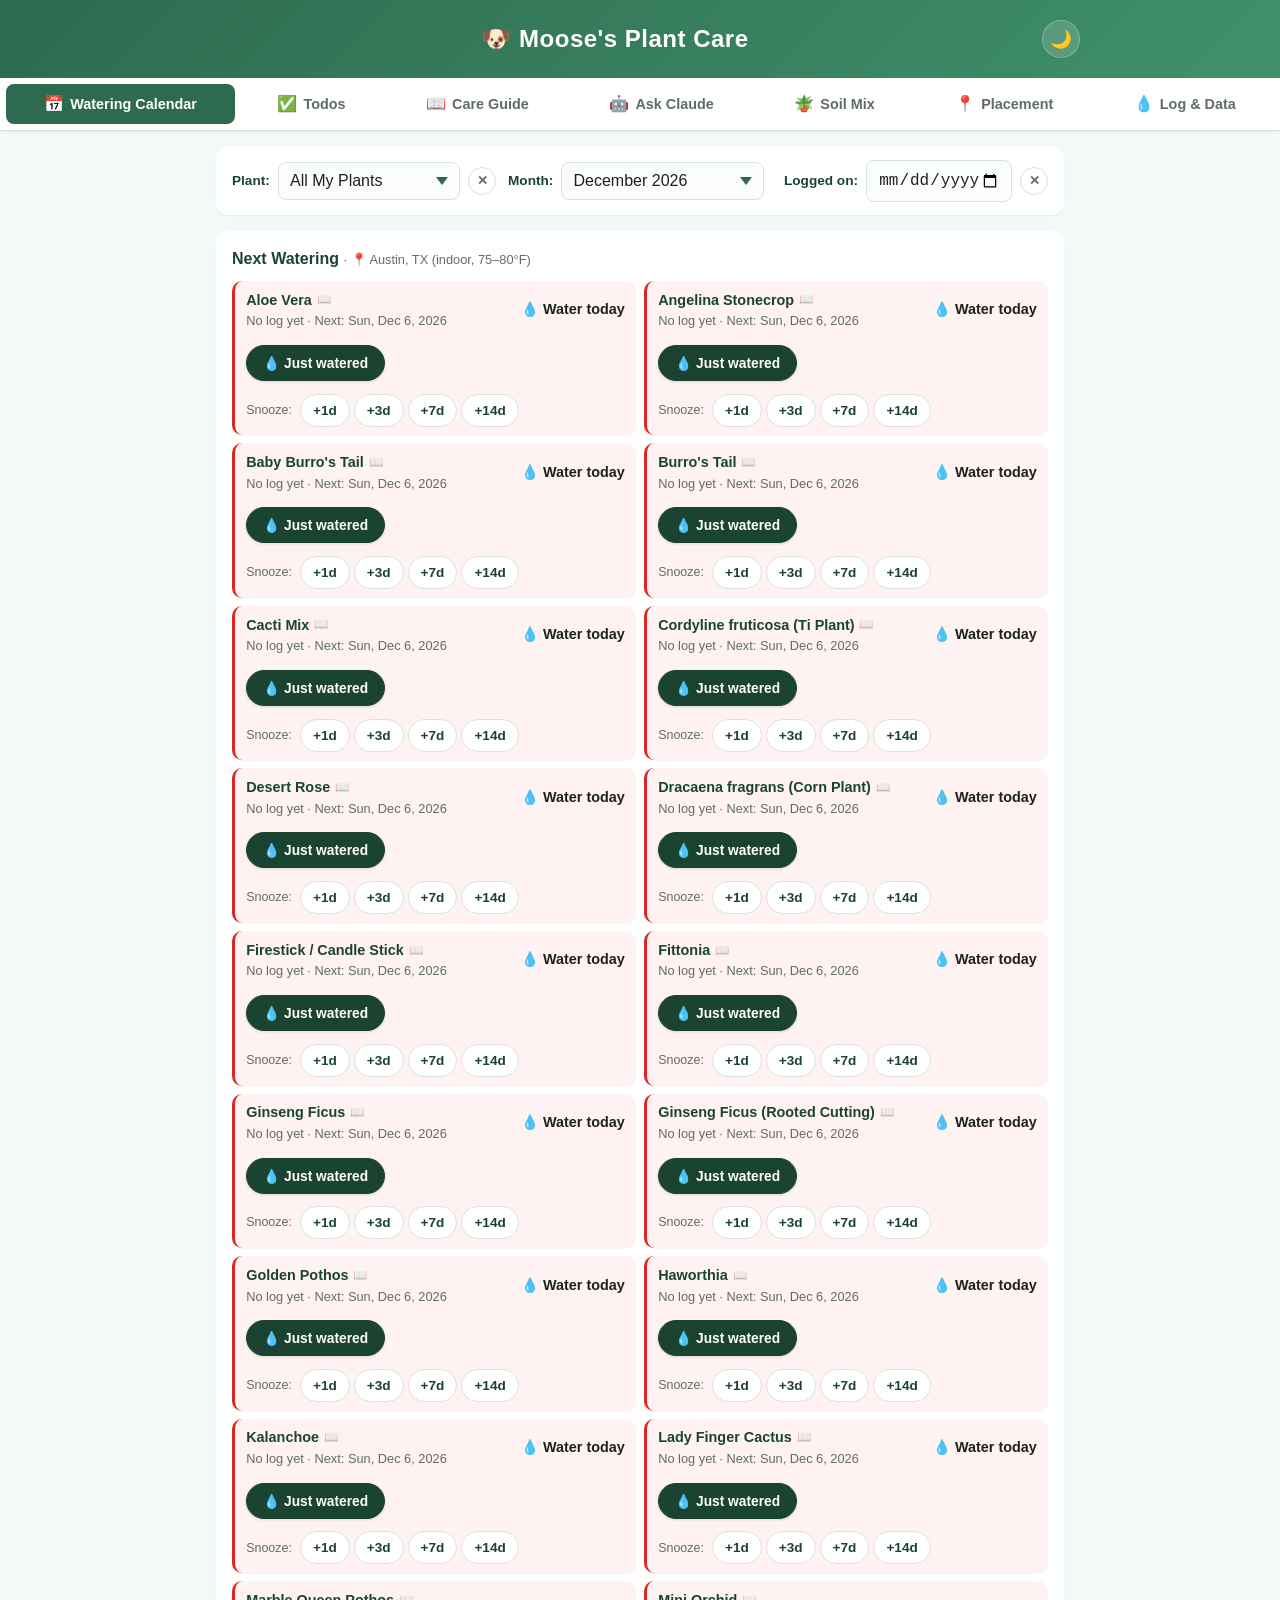
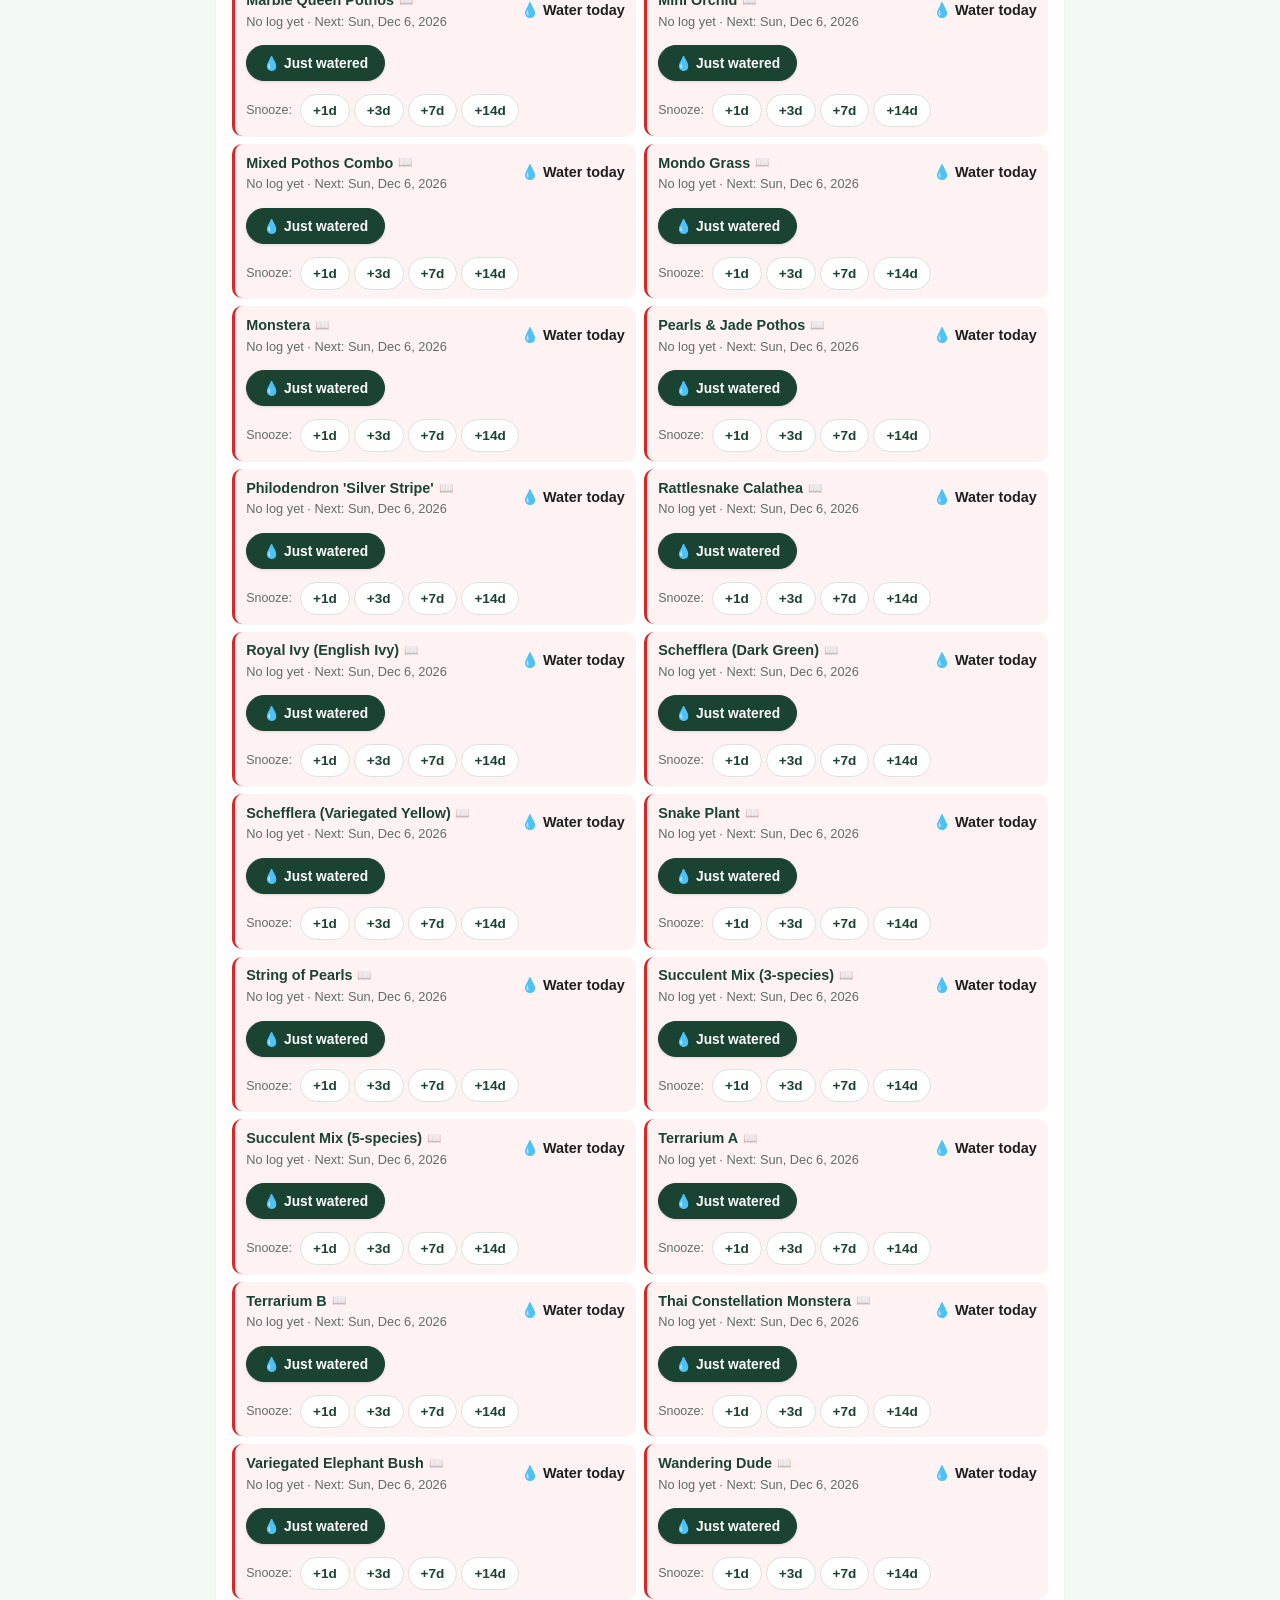
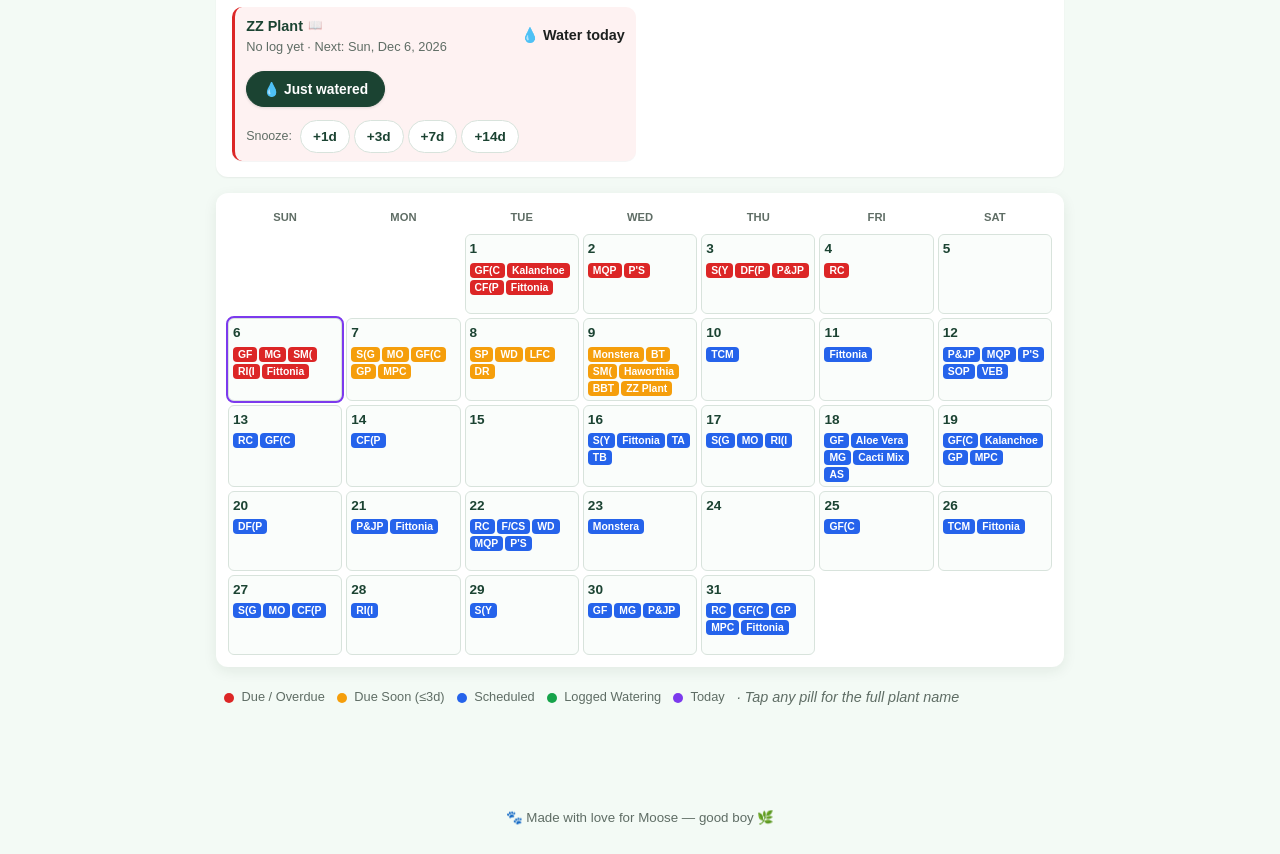
==== offline/Mooses-Plant-Care.html @ aa177841 "Latest updates 7/23" ====
<!--
  ==========================================================================
   Moose's Plant Care — single-file build
   Generated by tools/build-single-html.js
   Source: Plant_Care/  (index.html + css/ + js/)

   This file is fully self-contained. To use it on any device:
     1. Transfer this single file via USB, AirDrop, Google Drive, etc.
     2. Open it in any modern browser (Chrome, Safari, Samsung Internet...).
     3. That's it — no zip extraction required, no folder dependencies.

   All your data (watering log, custom plants, photos, theme preference)
   is saved in the browser's localStorage. To move it to another device,
   use the "Export JSON" button on the Log & Data tab.
  ==========================================================================
-->
<!DOCTYPE html>
<html lang="en" data-theme="light">
<head>
  <meta charset="UTF-8" />
  <meta name="viewport" content="width=device-width, initial-scale=1.0, viewport-fit=cover" />
  <meta name="theme-color" content="#2d6a4f" />
  <meta name="description" content="Moose's Plant Care — personal plant care guide + 2026 watering calendar" />
  <title>Moose's Plant Care</title>
  <style>
/* ---- inlined from css/styles.css ---- */
/* =====================================================================
   Moose's Plant Care — mobile-first styles
   Two themes via [data-theme] on <html>:
     - "light" (default green/leaf palette)
     - "dark"  (cozy den: warm brown, golden-retriever amber, soft leaf green)
   ===================================================================== */

/* ---------- Light theme (default) ---------- */
:root,
html[data-theme="light"] {
  --bg:           #f3faf5;
  --paper:        #ffffff;
  --paper-2:      #fafdfb;
  --ink:          #1d201f;
  --muted:        #5f6d65;
  --border:       #d8e3dc;

  --primary:      #2d6a4f;
  --primary-2:    #1b4332;
  --primary-3:    #40916c;
  --accent:       #95d5b2;
  --accent-soft:  #d8f3dc;

  --header-grad-from: #2d6a4f;
  --header-grad-to:   #40916c;
  --header-text:      #ffffff;

  --warn:        #d97706;
  --danger:      #b91c1c;
  --soon:        #f59e0b;
  --due:         #dc2626;
  --scheduled:   #2563eb;
  --actual:      #16a34a;
  --today:       #7c3aed;

  --pill-text:        #ffffff;
  --pill-soon-text:   #1f2937;

  --row-due-bg:        #fef2f2;
  --row-soon-bg:       #fffbeb;
  --row-scheduled-bg:  #f0f7ff;

  --shadow-sm: 0 1px 2px rgba(0, 0, 0, 0.06);
  --shadow:    0 4px 14px rgba(20, 50, 30, 0.08);

  --radius: 12px;

  --link: var(--primary);
  --link-hover: var(--primary-2);

  --select-arrow: url("data:image/svg+xml;utf8,<svg xmlns='http://www.w3.org/2000/svg' width='12' height='8' viewBox='0 0 12 8'><path fill='%232d6a4f' d='M0 0l6 8 6-8z'/></svg>");
}

/* ---------- Dark theme — cozy den (Moose) ---------- */
html[data-theme="dark"] {
  --bg:           #14110d;
  --paper:        #211c15;
  --paper-2:      #2a241b;
  --ink:          #f0ebe2;
  --muted:        #a49a89;
  --border:       #3a3327;

  --primary:      #e0a94f;        /* golden-retriever amber */
  --primary-2:    #f0bf6b;
  --primary-3:    #c99138;
  --accent:       #8fce8f;        /* soft leaf green */
  --accent-soft:  #1c2a1c;

  --header-grad-from: #1a150e;
  --header-grad-to:   #2a2013;
  --header-text:      #f0bf6b;

  --warn:        #f0b45a;
  --danger:      #ff6b5e;
  --soon:        #f59e0b;
  --due:         #ff7a5e;
  --scheduled:   #5bc8b8;
  --actual:      #a3e06b;
  --today:       #c9a0ff;

  --pill-text:        #14110d;
  --pill-soon-text:   #14110d;

  --row-due-bg:        #2a1512;
  --row-soon-bg:       #2a2110;
  --row-scheduled-bg:  #122423;

  --shadow-sm: 0 1px 2px rgba(0, 0, 0, 0.5);
  --shadow:    0 4px 18px rgba(224, 169, 79, 0.10), 0 4px 14px rgba(0, 0, 0, 0.4);

  --link: var(--scheduled);
  --link-hover: var(--accent);

  --select-arrow: url("data:image/svg+xml;utf8,<svg xmlns='http://www.w3.org/2000/svg' width='12' height='8' viewBox='0 0 12 8'><path fill='%23e0a94f' d='M0 0l6 8 6-8z'/></svg>");
}

* { box-sizing: border-box; }

/* Mobile-tap-reliability defaults applied to ALL interactive elements.
 * Without these, Android (especially Samsung Internet on Galaxy phones)
 * sporadically loses taps on small targets by treating them as
 * double-tap-zoom or page-pan gestures. */
button, select, input, a, [role="button"] {
  touch-action: manipulation;
  -webkit-tap-highlight-color: rgba(0, 0, 0, 0);
}

html, body {
  margin: 0;
  padding: 0;
  font-family: -apple-system, BlinkMacSystemFont, "Segoe UI", Roboto, "Helvetica Neue", Arial, sans-serif;
  background: var(--bg);
  color: var(--ink);
  line-height: 1.5;
  -webkit-text-size-adjust: 100%;
  transition: background 0.25s ease, color 0.25s ease;
}

img, svg { max-width: 100%; }

.sr-label {
  position: absolute; width: 1px; height: 1px; padding: 0; margin: -1px;
  overflow: hidden; clip: rect(0,0,0,0); white-space: nowrap; border: 0;
}

/* ===== Header ===== */
.app-header {
  background: linear-gradient(135deg, var(--header-grad-from), var(--header-grad-to));
  color: var(--header-text);
  padding: 1.25rem 1rem;
  padding-top: calc(1.25rem + env(safe-area-inset-top, 0px));
  box-shadow: var(--shadow);
  position: relative;
}
html[data-theme="dark"] .app-header::before {
  content: "";
  position: absolute;
  inset: 0;
  background:
    radial-gradient(ellipse at 20% 30%, rgba(255, 61, 140, 0.18), transparent 50%),
    radial-gradient(ellipse at 80% 70%, rgba(91, 200, 184, 0.12), transparent 55%);
  pointer-events: none;
}
.header-inner {
  display: flex;
  align-items: center;
  justify-content: center;
  position: relative;
  gap: 0.75rem;
  max-width: 880px;
  margin: 0 auto;
}
.app-header h1 {
  margin: 0;
  font-size: 1.5rem;
  font-weight: 800;
  letter-spacing: 0.5px;
  text-align: center;
  flex: 1;
}
html[data-theme="dark"] .app-header h1 {
  text-shadow: 0 0 12px rgba(224, 169, 79, 0.35);
}
.theme-toggle {
  background: rgba(255, 255, 255, 0.15);
  border: 1px solid rgba(255, 255, 255, 0.25);
  color: var(--header-text);
  width: 38px;
  height: 38px;
  border-radius: 999px;
  font-size: 1.1rem;
  cursor: pointer;
  display: inline-flex;
  align-items: center;
  justify-content: center;
  transition: transform 0.2s, background 0.2s;
  flex-shrink: 0;
}
.theme-toggle:hover { transform: rotate(20deg); background: rgba(255,255,255,0.25); }
html[data-theme="dark"] .theme-toggle {
  background: rgba(224, 169, 79, 0.1);
  border-color: rgba(224, 169, 79, 0.4);
}

/* ===== Main Tabs ===== */
.main-tabs {
  display: flex;
  gap: 4px;
  background: var(--paper);
  padding: 6px;
  margin: 0;
  position: sticky;
  top: 0;
  z-index: 10;
  border-bottom: 1px solid var(--border);
  box-shadow: var(--shadow-sm);
  overflow-x: auto;
  scrollbar-width: none;
}
.main-tabs::-webkit-scrollbar { display: none; }

.tab-btn {
  flex: 1 1 auto;
  white-space: nowrap;
  background: transparent;
  border: none;
  color: var(--muted);
  padding: 0.65rem 0.75rem;
  font-size: 0.9rem;
  font-weight: 600;
  border-radius: 8px;
  cursor: pointer;
  transition: background 0.15s, color 0.15s;
  display: flex; align-items: center; justify-content: center; gap: 6px;
}
.tab-btn:hover {
  background: var(--accent-soft);
  color: var(--primary-2);
}
.tab-btn.active {
  background: var(--primary);
  color: var(--pill-text);
}
html[data-theme="dark"] .tab-btn.active {
  box-shadow: 0 0 14px rgba(224, 169, 79, 0.4);
}
.tab-icon { font-size: 1rem; }

/* ===== Main Content ===== */
main {
  max-width: 880px;
  margin: 0 auto;
  padding: 1rem;
  padding-bottom: 4rem;
}

.tab-panel {
  display: none;
  animation: fadeIn 0.2s ease;
}
.tab-panel.active { display: block; }
@keyframes fadeIn {
  from { opacity: 0; transform: translateY(4px); }
  to   { opacity: 1; transform: translateY(0); }
}

/* ===== Selectors / Inputs ===== */
.plant-selector,
.calendar-controls {
  display: grid;
  grid-template-columns: 1fr;
  gap: 0.5rem 0.75rem;
  align-items: center;
  background: var(--paper);
  padding: 0.85rem 1rem;
  border-radius: var(--radius);
  box-shadow: var(--shadow-sm);
  margin-bottom: 1rem;
}
.plant-selector label,
.calendar-controls label {
  font-size: 0.85rem;
  font-weight: 600;
  color: var(--primary-2);
}
html[data-theme="dark"] .plant-selector label,
html[data-theme="dark"] .calendar-controls label {
  color: var(--primary);
}

/* Each control row groups a label + input + optional clear button. */
.cal-control-row {
  display: grid;
  grid-template-columns: auto 1fr auto;
  gap: 0.5rem;
  align-items: center;
}
.cal-control-row > label { white-space: nowrap; }
.cal-control-row > input[type="date"],
.cal-control-row > select {
  min-width: 0;
  width: 100%;
}
.cal-control-clear {
  width: 28px;
  height: 28px;
  flex: 0 0 28px;
  border: 1px solid var(--border);
  background: var(--paper);
  color: var(--muted);
  border-radius: 50%;
  font-size: 0.8rem;
  font-weight: 700;
  line-height: 1;
  cursor: pointer;
  display: inline-flex;
  align-items: center;
  justify-content: center;
  padding: 0;
  touch-action: manipulation;
  -webkit-tap-highlight-color: rgba(0, 0, 0, 0);
  transition: background 0.15s, color 0.15s, transform 0.1s;
}
.cal-control-clear:hover { color: var(--text); }
.cal-control-clear:active { transform: scale(0.92); }
html[data-theme="dark"] .cal-control-clear {
  background: rgba(255, 255, 255, 0.06);
}

.sub-select-wrap {
  display: contents;
  /* Lives in the same grid as the main select for alignment */
}
.sub-select-wrap[hidden] { display: none !important; }

select, input[type="date"], input[type="text"], input[type="number"] {
  width: 100%;
  padding: 0.6rem 0.7rem;
  border-radius: 8px;
  border: 1px solid var(--border);
  background: var(--paper-2);
  font-size: 1rem;
  color: var(--ink);
  appearance: none;
  -webkit-appearance: none;
}
select {
  background-image: var(--select-arrow);
  background-repeat: no-repeat;
  background-position: right 0.7rem center;
  padding-right: 1.8rem;
}
select:focus, input:focus {
  outline: 2px solid var(--primary);
  outline-offset: 1px;
}

/* ===== Plant Detail ===== */
.plant-detail {
  background: var(--paper);
  border-radius: var(--radius);
  padding: 1.25rem;
  box-shadow: var(--shadow);
}
.plant-header { margin-bottom: 1rem; padding-bottom: 1rem; border-bottom: 1px solid var(--border); }
.plant-header h2 {
  margin: 0 0 0.25rem;
  color: var(--primary-2);
  font-size: 1.4rem;
}
html[data-theme="dark"] .plant-header h2 {
  color: var(--primary);
  text-shadow: 0 0 12px rgba(224, 169, 79, 0.2);
}
.plant-meta {
  display: flex; flex-wrap: wrap;
  gap: 0.5rem 1rem;
  font-size: 0.85rem;
  color: var(--muted);
  margin-top: 0.3rem;
}
.plant-meta .badge {
  background: var(--accent-soft);
  color: var(--primary-2);
  padding: 2px 8px;
  border-radius: 999px;
  font-weight: 600;
  font-size: 0.75rem;
}
html[data-theme="dark"] .plant-meta .badge {
  background: rgba(255, 61, 140, 0.15);
  color: var(--accent);
  border: 1px solid rgba(255, 61, 140, 0.35);
}
.plant-names dl {
  margin: 0.5rem 0 0;
  display: grid;
  grid-template-columns: max-content 1fr;
  gap: 0.25rem 0.75rem;
  font-size: 0.9rem;
}
.plant-names dt { color: var(--muted); font-weight: 600; }
.plant-names dd { margin: 0; }
.plant-names em { color: var(--primary); font-style: italic; }

/* ===== Plant Photo ===== */
.plant-photo-wrap {
  margin-top: 1rem;
  border-radius: 10px;
  overflow: hidden;
  border: 1px solid var(--border);
  background: var(--paper-2);
  text-align: center;
  position: relative;
}
.plant-photo-wrap img {
  display: block;
  width: 100%;
  height: auto;
  max-height: 360px;
  object-fit: cover;
  background: var(--paper-2);
}
html[data-theme="dark"] .plant-photo-wrap {
  box-shadow: 0 0 18px rgba(255, 61, 140, 0.10);
}
.photo-actions {
  display: flex;
  flex-wrap: wrap;
  gap: 0.5rem;
  align-items: center;
  padding: 0.5rem 0.75rem;
  background: var(--paper);
  border-top: 1px solid var(--border);
  font-size: 0.85rem;
}
.photo-actions .muted { font-size: 0.75rem; }

/* ===== Form photo input + preview ===== */
.photo-input-wrap {
  display: flex;
  flex-direction: column;
  gap: 0.5rem;
}
.photo-input-wrap .file-label,
.photo-input-wrap .danger-btn {
  width: fit-content;
}
.photo-preview {
  margin-top: 0.25rem;
  width: 100%;
  max-width: 280px;
  border-radius: 8px;
  overflow: hidden;
  border: 1px solid var(--border);
  background: var(--paper-2);
}
.photo-preview img {
  display: block;
  width: 100%;
  height: auto;
  max-height: 220px;
  object-fit: cover;
}
.photo-preview[hidden] { display: none !important; }

/* ===== Watering Schedule Info (read-only, research-based) ===== */
.profile-watering-info {
  display: flex;
  flex-direction: column;
  gap: 8px;
  padding: 10px 12px;
  background: var(--paper-2);
  border: 1px dashed var(--border);
  border-radius: 8px;
  width: 100%;
}
.watering-info-pills {
  display: flex;
  flex-wrap: wrap;
  gap: 6px;
  align-items: center;
}
.watering-info-pills .pill {
  display: inline-flex;
  align-items: center;
  gap: 4px;
  padding: 4px 10px;
  border-radius: 999px;
  background: var(--paper);
  border: 1px solid var(--border);
  font-size: 0.85rem;
  font-weight: 600;
  color: var(--text);
}
.watering-info-pills[hidden] { display: none !important; }

/* ===== Soil Mix Tab ===== */
.soil-intro { padding: 4px 4px 12px 4px; }
.soil-intro h2 { margin: 0 0 6px 0; }
.soil-intro p   { margin: 0; line-height: 1.5; }

.soil-cards {
  display: grid;
  grid-template-columns: 1fr;
  gap: 12px;
  margin-top: 8px;
}
@media (min-width: 720px) {
  .soil-cards { grid-template-columns: repeat(2, 1fr); }
}

.soil-card {
  background: var(--paper);
  border: 1px solid var(--border);
  border-radius: 12px;
  padding: 14px;
  display: flex;
  flex-direction: column;
  gap: 10px;
}
.soil-card-head {
  display: flex;
  justify-content: space-between;
  align-items: flex-start;
  gap: 8px;
}
.soil-card-name {
  font-weight: 700;
  font-size: 1.05rem;
  color: var(--text);
}
.soil-card-pot {
  font-size: 0.82rem;
  color: var(--muted);
  font-weight: 500;
}
.soil-status {
  display: inline-flex;
  align-items: center;
  gap: 4px;
  padding: 3px 10px;
  border-radius: 999px;
  font-size: 0.78rem;
  font-weight: 700;
  white-space: nowrap;
}
.soil-status.status-ideal      { background: rgba(46, 160, 67, 0.18); color: #1a7f37; }
.soil-status.status-acceptable { background: rgba(245, 159, 0, 0.18); color: #b86e00; }
.soil-status.status-mismatch   { background: rgba(207, 34, 46, 0.18); color: #a40e26; }
.soil-status.status-pending    { background: rgba(110, 113, 145, 0.18); color: var(--muted); }
html[data-theme="dark"] .soil-status.status-ideal      { color: #6fd97a; background: rgba(46, 160, 67, 0.28); }
html[data-theme="dark"] .soil-status.status-acceptable { color: #ffb950; background: rgba(255, 185, 80, 0.18); }
html[data-theme="dark"] .soil-status.status-mismatch   { color: #ff7384; background: rgba(255, 90, 110, 0.18); }
html[data-theme="dark"] .soil-status.status-pending    { color: #b6b8d6; background: rgba(140, 145, 175, 0.18); }

.soil-row {
  display: flex;
  flex-wrap: wrap;
  gap: 6px 12px;
  font-size: 0.88rem;
}
.soil-row .label {
  font-weight: 600;
  color: var(--muted);
  min-width: 96px;
}
.soil-row .value { color: var(--text); }

.soil-rec {
  background: var(--paper-2);
  border-left: 3px solid var(--accent);
  border-radius: 6px;
  padding: 8px 10px;
  font-size: 0.88rem;
  line-height: 1.45;
  color: var(--text);
}
.soil-rec .rec-title {
  font-weight: 700;
  margin-bottom: 4px;
  display: block;
}
.soil-card .edit-btn {
  align-self: flex-start;
  font-size: 0.82rem;
  padding: 4px 10px;
  background: transparent;
  border: 1px solid var(--border);
  color: var(--muted);
  border-radius: 6px;
  cursor: pointer;
}
.soil-card .edit-btn:hover { color: var(--text); border-color: var(--accent); }

/* ============================================================
 * Placement tab styling
 * ============================================================ */
.placement-intro { padding: 4px 4px 12px 4px; }
.placement-intro h2 { margin: 0 0 6px 0; }
.placement-intro p { margin: 0 0 12px 0; line-height: 1.5; }

.placement-controls {
  display: flex;
  flex-wrap: wrap;
  gap: 10px 14px;
  align-items: center;
}

.placement-filter-wrap {
  display: inline-flex;
  align-items: center;
  gap: 8px;
  flex: 1 1 220px;
  min-width: 0;
}
.placement-filter-label {
  font-size: 0.85rem;
  font-weight: 600;
  color: var(--muted);
  white-space: nowrap;
}
.placement-filter {
  flex: 1 1 auto;
  min-width: 0;
  max-width: 100%;
  padding: 7px 30px 7px 12px;
  border: 1px solid var(--border);
  border-radius: 999px;
  background: var(--paper);
  color: var(--text);
  font-size: 0.9rem;
  font-weight: 600;
  font-family: inherit;
  cursor: pointer;
  appearance: none;
  -webkit-appearance: none;
  background-image: linear-gradient(45deg, transparent 50%, var(--muted) 50%),
                    linear-gradient(135deg, var(--muted) 50%, transparent 50%);
  background-position: calc(100% - 14px) 50%, calc(100% - 9px) 50%;
  background-size: 5px 5px, 5px 5px;
  background-repeat: no-repeat;
  touch-action: manipulation;
}
.placement-filter:focus-visible {
  outline: 2px solid var(--primary-2);
  outline-offset: 2px;
}
html[data-theme="dark"] .placement-filter {
  background-color: rgba(255, 255, 255, 0.06);
}
.placement-filter-clear {
  width: 28px;
  height: 28px;
  flex: 0 0 28px;
  border: 1px solid var(--border);
  background: var(--paper);
  color: var(--muted);
  border-radius: 50%;
  font-size: 0.8rem;
  font-weight: 700;
  line-height: 1;
  cursor: pointer;
  display: inline-flex;
  align-items: center;
  justify-content: center;
  padding: 0;
  touch-action: manipulation;
  -webkit-tap-highlight-color: rgba(0, 0, 0, 0);
  transition: background 0.15s, color 0.15s, transform 0.1s;
}
.placement-filter-clear:hover { color: var(--text); }
.placement-filter-clear:active { transform: scale(0.92); }
html[data-theme="dark"] .placement-filter-clear {
  background: rgba(255, 255, 255, 0.06);
}

@media (max-width: 520px) {
  .placement-controls { gap: 8px; }
  .placement-filter-wrap { width: 100%; flex: 1 1 100%; }
}
/* ===== Placement tab — canvas-style window findings ===== */
.placement-primer-head,
.placement-floor-head,
.placement-notes-head,
.placement-ref-head {
  margin: 18px 0 10px 0;
  font-size: 1.02rem;
  color: var(--primary-2);
}
html[data-theme="dark"] .placement-primer-head,
html[data-theme="dark"] .placement-floor-head,
html[data-theme="dark"] .placement-notes-head,
html[data-theme="dark"] .placement-ref-head { color: var(--primary); }

/* Sun-exposure primer */
.placement-exposure-grid {
  display: grid;
  grid-template-columns: repeat(auto-fit, minmax(200px, 1fr));
  gap: 10px;
}
.placement-exposure-card {
  border: 1px solid var(--border);
  border-radius: 10px;
  background: var(--row-scheduled-bg);
  padding: 10px 12px;
}
.pex-dir { font-weight: 800; color: var(--primary-2); font-size: 0.95rem; }
html[data-theme="dark"] .pex-dir { color: var(--primary); }
.pex-range { font-weight: 600; color: var(--muted); font-size: 0.8rem; }
.pex-sun { font-size: 0.85rem; margin-top: 3px; }
.pex-best { font-size: 0.82rem; color: var(--muted); margin-top: 4px; line-height: 1.4; }

/* Window cards */
.placement-window-grid {
  display: grid;
  grid-template-columns: 1fr;
  gap: 12px;
}
@media (min-width: 720px) {
  .placement-window-grid { grid-template-columns: 1fr 1fr; }
}
.placement-window-card {
  border: 1px solid var(--border);
  border-radius: 12px;
  background: var(--paper);
  padding: 0.9rem 1rem;
  box-shadow: 0 2px 8px rgba(0, 0, 0, 0.03);
  transition: opacity 0.15s, border-color 0.15s, box-shadow 0.15s;
}
.pwin-head {
  display: flex;
  align-items: flex-start;
  justify-content: space-between;
  gap: 8px;
  margin-bottom: 0.6rem;
  padding-bottom: 0.5rem;
  border-bottom: 1px solid var(--border);
}
.pwin-title { display: flex; flex-direction: column; gap: 2px; }
.pwin-name { font-weight: 800; font-size: 1.02rem; color: var(--primary-2); }
html[data-theme="dark"] .pwin-name { color: var(--primary); }
.pwin-bearing { font-size: 0.8rem; color: var(--muted); font-weight: 600; }
.pwin-tier {
  font-size: 0.72rem;
  font-weight: 700;
  color: var(--muted);
  border: 1px solid var(--border);
  border-radius: 999px;
  padding: 3px 9px;
  white-space: nowrap;
  background: var(--row-scheduled-bg);
}
.pwin-profile {
  font-size: 0.86rem;
  line-height: 1.5;
  margin-bottom: 0.6rem;
  padding: 0.5rem 0.65rem;
  background: var(--row-scheduled-bg);
  border-radius: 8px;
}
.pwin-profile p { margin: 0 0 3px 0; color: var(--muted); }
.pwin-profile p:last-child { margin-bottom: 0; }
.pwin-profile strong { color: var(--text); }
.pwin-tierline strong { color: var(--primary-2); }
html[data-theme="dark"] .pwin-tierline strong { color: var(--primary); }
/* Humidifier badge on a window card */
.pwin-hum {
  font-size: 0.72rem;
  font-weight: 700;
  border-radius: 999px;
  padding: 3px 9px;
  white-space: nowrap;
  border: 1px solid transparent;
}
.pwin-hum-use {
  color: #0b6ea3;
  background: rgba(0, 122, 204, 0.12);
  border-color: rgba(0, 122, 204, 0.35);
}
html[data-theme="dark"] .pwin-hum-use { color: #7fd3ff; }
.pwin-hum-skip {
  color: var(--muted);
  background: var(--row-scheduled-bg);
  border-color: var(--border);
}
.pwin-group { margin-bottom: 0.55rem; }
.pwin-h { margin: 0 0 5px 0; font-size: 0.8rem; text-transform: uppercase; letter-spacing: 0.03em; }
.pwin-h-thrive { color: #1f7a2e; }
html[data-theme="dark"] .pwin-h-thrive { color: #a3e06b; }
.pwin-h-solid { color: var(--muted); }
.pwin-avoid {
  margin: 0.55rem 0 0 0;
  font-size: 0.82rem;
  line-height: 1.5;
  color: var(--muted);
  padding-top: 0.5rem;
  border-top: 1px dashed var(--border);
}
.pwin-avoid strong { color: var(--due, #d33); }
html[data-theme="dark"] .pwin-avoid strong { color: #ffb4a4; }

/* Chips */
.placement-chip-list {
  list-style: none;
  padding: 0;
  margin: 0;
  display: flex;
  flex-wrap: wrap;
  gap: 5px;
}
.placement-chip { display: inline-flex; }
.placement-chip-btn {
  padding: 4px 10px;
  border-radius: 999px;
  font-size: 0.8rem;
  font-weight: 600;
  border: 1px solid var(--border);
  background: var(--paper);
  color: var(--text);
  cursor: pointer;
  font-family: inherit;
  touch-action: manipulation;
  -webkit-tap-highlight-color: rgba(0, 0, 0, 0);
  transition: transform 0.1s, box-shadow 0.15s, background 0.15s;
}
.placement-chip-btn:active { transform: scale(0.96); }
.chip-thrive .placement-chip-btn {
  background: rgba(46, 160, 67, 0.12);
  border-color: rgba(46, 160, 67, 0.4);
  color: #1f7a2e;
}
html[data-theme="dark"] .chip-thrive .placement-chip-btn {
  background: rgba(163, 224, 107, 0.16);
  border-color: rgba(163, 224, 107, 0.4);
  color: #a3e06b;
}
.chip-solid .placement-chip-btn {
  background: rgba(0, 122, 204, 0.10);
  border-color: rgba(0, 122, 204, 0.32);
  color: #0a5394;
}
html[data-theme="dark"] .chip-solid .placement-chip-btn {
  background: rgba(91, 200, 184, 0.14);
  border-color: rgba(91, 200, 184, 0.34);
  color: #5bc8b8;
}
.chip-note { font-weight: 500; opacity: 0.8; font-style: italic; }
.chip-empty { color: var(--muted); font-style: italic; font-size: 0.82rem; padding: 2px 0; list-style: none; }

/* Asterisk = "set back ~4–7 ft from the window" (softer indirect-light zone) */
.chip-star {
  font-weight: 900;
  color: var(--warn, #d97706);
  margin-left: 1px;
  vertical-align: super;
  font-size: 0.82em;
  cursor: help;
}
.placement-back-key {
  margin: 0 0 12px 0;
  font-size: 0.8rem;
  line-height: 1.45;
  color: var(--muted);
  padding: 0.55rem 0.7rem;
  background: var(--row-soon-bg);
  border: 1px solid var(--border);
  border-radius: 8px;
}
.placement-back-key .chip-star { vertical-align: baseline; }
.placement-back-key strong { color: var(--warn, #d97706); }
/* Per-window "set back" tag inside the focus card verdict list */
.pfv-back {
  font-size: 0.72rem;
  font-weight: 700;
  color: var(--warn, #d97706);
  border: 1px solid var(--warn, #d97706);
  border-radius: 999px;
  padding: 1px 8px;
  white-space: nowrap;
}

/* Focus highlighting on window cards + chips */
.placement-chip.chip-focus .placement-chip-btn {
  outline: 2px solid var(--primary-2);
  outline-offset: 1px;
  box-shadow: 0 0 0 3px rgba(0, 122, 204, 0.15);
}
html[data-theme="dark"] .placement-chip.chip-focus .placement-chip-btn {
  outline-color: var(--primary);
  box-shadow: 0 0 0 3px rgba(224, 169, 79, 0.18);
}
.placement-window-card.win-dim { opacity: 0.32; }
.placement-window-card.win-thrive { border-color: rgba(46, 160, 67, 0.6); box-shadow: 0 0 0 2px rgba(46, 160, 67, 0.18); }
.placement-window-card.win-solid { border-color: rgba(0, 122, 204, 0.5); box-shadow: 0 0 0 2px rgba(0, 122, 204, 0.14); }
html[data-theme="dark"] .placement-window-card.win-thrive { border-color: #a3e06b; box-shadow: 0 0 0 2px rgba(163, 224, 107, 0.2); }
html[data-theme="dark"] .placement-window-card.win-solid { border-color: #5bc8b8; box-shadow: 0 0 0 2px rgba(91, 200, 184, 0.18); }
/* Keep-out room while focusing a plant — clear red warning highlight. */
.placement-window-card.win-avoid {
  border-color: rgba(217, 45, 32, 0.6);
  box-shadow: 0 0 0 2px rgba(217, 45, 32, 0.16);
  background: var(--row-due-bg);
}
.placement-window-card.win-avoid .pwin-name::after {
  content: " · ⛔ keep out";
  color: var(--danger, #b91c1c);
  font-size: 0.78rem;
  font-weight: 800;
}
.placement-window-card.win-avoid .pwin-avoid {
  font-weight: 600;
  color: var(--danger, #b91c1c);
}

/* Special-case callouts */
.placement-notes-grid {
  display: grid;
  grid-template-columns: repeat(auto-fit, minmax(240px, 1fr));
  gap: 10px;
}
.placement-note {
  border: 1px solid var(--border);
  border-left: 4px solid var(--muted);
  border-radius: 8px;
  background: var(--row-scheduled-bg);
  padding: 0.7rem 0.85rem;
}
.pnote-title { font-weight: 700; font-size: 0.9rem; margin-bottom: 3px; color: var(--text); }
.pnote-body { font-size: 0.83rem; line-height: 1.5; color: var(--muted); }
.placement-note-danger  { border-left-color: #d33; }
.placement-note-warning { border-left-color: #e0a800; }
.placement-note-info    { border-left-color: #007acc; }
.placement-note-success { border-left-color: #2ea043; }
.placement-note-neutral { border-left-color: var(--muted); }
html[data-theme="dark"] .placement-note-danger  { border-left-color: #ff6f61; }
html[data-theme="dark"] .placement-note-warning { border-left-color: #e0a94f; }
html[data-theme="dark"] .placement-note-info    { border-left-color: #5bc8b8; }
html[data-theme="dark"] .placement-note-success { border-left-color: #a3e06b; }

/* Reference table */
.placement-ref-scroll { overflow-x: auto; border: 1px solid var(--border); border-radius: 10px; }
.placement-ref-table { width: 100%; border-collapse: collapse; font-size: 0.85rem; }
.placement-ref-table th,
.placement-ref-table td {
  text-align: left;
  padding: 8px 10px;
  border-bottom: 1px solid var(--border);
  vertical-align: top;
}
.placement-ref-table thead th {
  position: sticky;
  top: 0;
  background: var(--row-scheduled-bg);
  color: var(--primary-2);
  font-weight: 700;
  white-space: nowrap;
}
html[data-theme="dark"] .placement-ref-table thead th { color: var(--primary); }
.placement-ref-table tbody tr { cursor: pointer; transition: background 0.12s, opacity 0.12s; }
.placement-ref-table tbody tr:hover { background: var(--row-scheduled-bg); }
.placement-ref-table tbody tr:last-child td { border-bottom: 0; }
.placement-ref-table td:first-child { font-weight: 600; white-space: nowrap; }
.placement-ref-table tr.row-dim { opacity: 0.4; }
.placement-ref-table tr.row-focus { background: rgba(0, 122, 204, 0.10); }
html[data-theme="dark"] .placement-ref-table tr.row-focus { background: rgba(224, 169, 79, 0.12); }
.ref-dot { display: inline-block; width: 8px; height: 8px; border-radius: 50%; margin-right: 6px; vertical-align: middle; }
.ref-dot-info    { background: #007acc; }
.ref-dot-warning { background: #e0a800; }
.ref-dot-danger  { background: #d33; }
.placement-ref-key { margin-top: 8px; font-size: 0.78rem; }
.placement-ref-key .ref-dot { margin: 0 3px 0 6px; }

/* "Focus on a plant" summary card */
.placement-focus { margin-top: 14px; }
.placement-focus-card {
  border: 1px solid var(--primary-2);
  border-radius: 12px;
  background: var(--paper);
  padding: 0.9rem 1rem;
  box-shadow: 0 2px 10px rgba(0, 122, 204, 0.10);
}
html[data-theme="dark"] .placement-focus-card {
  border-color: var(--primary);
  box-shadow: 0 2px 12px rgba(224, 169, 79, 0.10);
}
.pfocus-head { display: flex; align-items: center; justify-content: space-between; gap: 8px; }
.pfocus-head h3 { margin: 0; font-size: 1.05rem; color: var(--primary-2); }
html[data-theme="dark"] .pfocus-head h3 { color: var(--primary); }
.placement-focus-close {
  border: 1px solid var(--border);
  background: var(--paper);
  color: var(--muted);
  width: 28px;
  height: 28px;
  border-radius: 50%;
  cursor: pointer;
  font-weight: 700;
  line-height: 1;
  flex: 0 0 28px;
  touch-action: manipulation;
}
.placement-focus-close:hover { color: var(--text); }
.pfocus-meta {
  display: flex;
  flex-wrap: wrap;
  gap: 6px 16px;
  margin: 0.6rem 0;
  font-size: 0.86rem;
  padding: 0.5rem 0.7rem;
  background: var(--row-scheduled-bg);
  border-radius: 8px;
}
.pfocus-meta strong { color: var(--primary-2); }
html[data-theme="dark"] .pfocus-meta strong { color: var(--primary); }
.pfocus-hum {
  margin: 0.5rem 0;
  padding: 0.5rem 0.7rem;
  font-size: 0.85rem;
  line-height: 1.45;
  background: rgba(0, 122, 204, 0.10);
  border: 1px solid rgba(0, 122, 204, 0.30);
  border-radius: 8px;
}
.pfocus-hum strong { color: #0b6ea3; }
html[data-theme="dark"] .pfocus-hum strong { color: #7fd3ff; }
.ref-hum { font-size: 0.9em; }
.pfocus-verdicts { list-style: none; padding: 0; margin: 0; display: flex; flex-direction: column; gap: 5px; }
.pfv {
  display: flex;
  align-items: center;
  gap: 8px;
  flex-wrap: wrap;
  padding: 6px 8px;
  border-radius: 8px;
  border-left: 4px solid var(--border);
  background: var(--row-scheduled-bg);
  font-size: 0.86rem;
}
.pfv-badge {
  font-size: 0.72rem;
  font-weight: 700;
  text-transform: uppercase;
  border-radius: 999px;
  padding: 2px 8px;
  white-space: nowrap;
  border: 1px solid var(--border);
  color: var(--muted);
}
.pfv-win { font-weight: 600; }
.pfv-note { font-size: 0.8rem; font-style: italic; color: var(--muted); }
.pfv-thrive { border-left-color: #2ea043; }
.pfv-thrive .pfv-badge { color: #1f7a2e; border-color: rgba(46, 160, 67, 0.5); background: rgba(46, 160, 67, 0.12); }
html[data-theme="dark"] .pfv-thrive { border-left-color: #a3e06b; }
html[data-theme="dark"] .pfv-thrive .pfv-badge { color: #a3e06b; border-color: rgba(163, 224, 107, 0.5); background: rgba(163, 224, 107, 0.15); }
.pfv-solid { border-left-color: #007acc; }
.pfv-solid .pfv-badge { color: #0a5394; border-color: rgba(0, 122, 204, 0.4); background: rgba(0, 122, 204, 0.10); }
html[data-theme="dark"] .pfv-solid { border-left-color: #5bc8b8; }
html[data-theme="dark"] .pfv-solid .pfv-badge { color: #5bc8b8; }
.pfv-avoid { border-left-color: #d92d20; }
.pfv-avoid .pfv-badge { color: #b91c1c; border-color: rgba(217, 45, 32, 0.45); background: rgba(217, 45, 32, 0.10); }
html[data-theme="dark"] .pfv-avoid { border-left-color: #ff6b5e; }
html[data-theme="dark"] .pfv-avoid .pfv-badge { color: #ff6b5e; border-color: rgba(255, 107, 94, 0.5); background: rgba(255, 107, 94, 0.14); }
.pfv-avoid .pfv-win { text-decoration: line-through; opacity: 0.8; }

/* ---------- "Create a room" planner ---------- */
.placement-roomplan {
  margin-top: 22px;
  padding-top: 18px;
  border-top: 2px dashed var(--border);
}
.placement-roomplan-head { margin: 0 0 4px 0; font-size: 1.1rem; }
.rp-intro { margin: 0 0 12px 0; font-size: 0.86rem; line-height: 1.45; }
.rp-create {
  display: flex;
  flex-wrap: wrap;
  gap: 8px;
  margin-bottom: 12px;
}
.rp-input {
  flex: 1 1 220px;
  min-width: 0;
  padding: 10px 12px;
  border: 1px solid var(--border);
  border-radius: 8px;
  background: var(--paper);
  color: var(--ink);
  font: inherit;
}
.rp-input-note { flex: 1 1 200px; }
.rp-create-btn {
  flex: 0 0 auto;
  padding: 10px 16px;
  border: 1px solid var(--primary-2, #1b4332);
  background: var(--primary-2, #1b4332);
  color: #fff;
  border-radius: 8px;
  font-weight: 800;
  cursor: pointer;
  touch-action: manipulation;
}
.rp-create-btn:hover { filter: brightness(1.06); }
html[data-theme="dark"] .rp-create-btn { color: #14210a; }
.rp-progress {
  font-size: 0.86rem;
  color: var(--muted);
  margin-bottom: 12px;
}
.rp-progress strong { color: var(--warn, #d97706); }
.rp-rooms-grid {
  display: grid;
  grid-template-columns: repeat(auto-fill, minmax(240px, 1fr));
  gap: 12px;
  margin-bottom: 16px;
}
.rp-room {
  border: 1px solid var(--border);
  border-radius: 12px;
  background: var(--paper);
  padding: 0.8rem 0.9rem;
}
.rp-room-head {
  display: flex;
  align-items: flex-start;
  justify-content: space-between;
  gap: 8px;
  margin-bottom: 4px;
}
.rp-room-title { display: flex; flex-direction: column; gap: 2px; }
.rp-room-name { font-weight: 800; color: var(--primary-2); }
html[data-theme="dark"] .rp-room-name { color: var(--primary); }
.rp-room-count { font-size: 0.74rem; color: var(--muted); font-weight: 700; }
.rp-room-delete {
  border: 1px solid var(--border);
  background: var(--paper);
  border-radius: 8px;
  cursor: pointer;
  padding: 4px 8px;
  font-size: 0.9rem;
  line-height: 1;
  touch-action: manipulation;
}
.rp-room-delete:hover { border-color: var(--danger, #b91c1c); }
.rp-room-note {
  margin: 2px 0 8px 0;
  font-size: 0.8rem;
  color: var(--muted);
  font-style: italic;
}
.rp-chip-list {
  list-style: none;
  padding: 0;
  margin: 6px 0;
  display: flex;
  flex-wrap: wrap;
  gap: 6px;
}
.rp-chip {
  display: inline-flex;
  align-items: center;
  gap: 4px;
  padding: 4px 6px 4px 10px;
  border-radius: 999px;
  background: var(--accent-soft);
  border: 1px solid var(--border);
  font-size: 0.82rem;
}
.rp-chip-unassigned { background: var(--row-soon-bg); }
.rp-remove {
  border: 0;
  background: none;
  color: var(--muted);
  cursor: pointer;
  font-weight: 800;
  line-height: 1;
  padding: 2px 4px;
  border-radius: 50%;
  touch-action: manipulation;
}
.rp-remove:hover { color: var(--danger, #b91c1c); background: var(--row-due-bg); }
.rp-empty { list-style: none; color: var(--muted); font-style: italic; font-size: 0.82rem; }
.rp-empty-rooms { grid-column: 1 / -1; }
.rp-add-row { margin-top: 8px; }
.rp-add-select {
  width: 100%;
  padding: 8px 10px;
  border: 1px solid var(--border);
  border-radius: 8px;
  background: var(--paper);
  color: var(--ink);
  font: inherit;
  cursor: pointer;
}
.rp-add-select:disabled { opacity: 0.55; cursor: default; }
.rp-unassigned {
  border: 1px solid var(--border);
  border-radius: 12px;
  background: var(--paper-2);
  padding: 0.7rem 0.9rem;
}
.rp-unassigned-head { margin: 0 0 6px 0; font-size: 0.92rem; }
.rp-preset-select { flex: 1 1 220px; cursor: pointer; }
.pfv-none { opacity: 0.65; }

/* --- Sources at the bottom --- */
.placement-sources {
  margin-top: 1.5rem;
  padding: 1rem 1.1rem;
  border-top: 1px solid var(--border);
}
.placement-sources h3 {
  margin: 0 0 6px 0;
  color: var(--primary-2);
}
html[data-theme="dark"] .placement-sources h3 { color: var(--primary); }
.placement-source-list {
  list-style: disc;
  padding-left: 1.4rem;
  margin: 0.5rem 0 0 0;
}
.placement-source-list li { margin-bottom: 4px; font-size: 0.88rem; }
.placement-source-list a { color: var(--scheduled, #007acc); }
html[data-theme="dark"] .placement-source-list a { color: var(--primary, #e0a94f); }

/* ===== Transfer Plan Card (water-propagation plants only) =====
 * Appears prominently above the Conditions card so users immediately see
 * the pot size + soil + clumping recommendation for transplanting cuttings. */
.transfer-plan-card {
  margin-top: 1rem;
  border: 2px solid var(--accent, #2ea043);
  border-radius: 12px;
  background: linear-gradient(135deg, rgba(46, 160, 67, 0.06), rgba(91, 200, 184, 0.04));
  padding: 1rem 1.1rem;
  box-shadow: 0 2px 8px rgba(0, 0, 0, 0.04);
}
html[data-theme="dark"] .transfer-plan-card {
  background: linear-gradient(135deg, rgba(163, 224, 107, 0.07), rgba(91, 200, 184, 0.06));
  border-color: var(--scheduled, #5bc8b8);
  box-shadow: 0 2px 12px rgba(91, 200, 184, 0.08);
}
.transfer-plan-card .transfer-head {
  font-weight: 800;
  font-size: 1.05rem;
  color: var(--primary-2, #2c3e50);
  margin-bottom: 0.7rem;
  letter-spacing: 0.2px;
}
html[data-theme="dark"] .transfer-plan-card .transfer-head { color: var(--scheduled, #5bc8b8); }
.transfer-plan-card .transfer-grid {
  display: grid;
  grid-template-columns: repeat(auto-fit, minmax(180px, 1fr));
  gap: 0.5rem 0.75rem;
  margin-bottom: 0.8rem;
}
.transfer-plan-card .transfer-row {
  display: flex;
  flex-direction: column;
  gap: 2px;
  padding: 0.45rem 0.6rem;
  background: var(--paper, #fff);
  border-radius: 8px;
  border: 1px solid var(--border, #dde2e6);
  font-size: 0.88rem;
}
html[data-theme="dark"] .transfer-plan-card .transfer-row {
  background: rgba(255, 255, 255, 0.04);
  border-color: rgba(255, 255, 255, 0.08);
}
.transfer-plan-card .transfer-key {
  font-size: 0.72rem;
  text-transform: uppercase;
  letter-spacing: 0.6px;
  font-weight: 700;
  color: var(--muted);
}
.transfer-plan-card .transfer-val {
  font-weight: 700;
  color: var(--ink, var(--text));
}
.transfer-plan-card .transfer-summary {
  font-size: 0.92rem;
  line-height: 1.5;
  margin: 0.4rem 0 0.5rem;
  white-space: pre-wrap;
}
.transfer-plan-card .transfer-when {
  margin: 0;
  padding-top: 0.4rem;
  border-top: 1px dashed var(--border);
}

/* Collapsible "Alternative containers" sub-section inside the Transfer Plan card. */
.transfer-alts {
  margin: 0.4rem 0 0.6rem;
  border-radius: 8px;
  background: rgba(255, 255, 255, 0.45);
  border: 1px dashed var(--border);
  overflow: hidden;
  touch-action: manipulation;
}
html[data-theme="dark"] .transfer-alts {
  background: rgba(255, 255, 255, 0.03);
  border-color: rgba(255, 255, 255, 0.08);
}
.transfer-alts > summary {
  list-style: none;
  cursor: pointer;
  padding: 0.6rem 0.85rem;
  display: flex;
  align-items: center;
  gap: 8px;
  font-weight: 700;
  font-size: 0.92rem;
  color: var(--primary-2, var(--text));
  user-select: none;
  -webkit-user-select: none;
}
html[data-theme="dark"] .transfer-alts > summary { color: var(--scheduled, #5bc8b8); }
.transfer-alts > summary::-webkit-details-marker { display: none; }
.transfer-alts > summary::before {
  content: "▶";
  font-size: 0.7rem;
  transition: transform 0.15s ease;
  color: var(--muted);
}
.transfer-alts[open] > summary::before { transform: rotate(90deg); }
.transfer-alts > summary:active { background: var(--accent-soft); }
.transfer-alts .alt-icon { font-size: 1.05rem; }
.transfer-alts .alt-label { flex: 1; }
.transfer-alts .alt-count {
  font-size: 0.7rem;
  font-weight: 600;
  color: var(--muted);
  background: var(--paper, #fff);
  padding: 2px 8px;
  border-radius: 999px;
  border: 1px solid var(--border);
  letter-spacing: 0.3px;
}
html[data-theme="dark"] .transfer-alts .alt-count {
  background: rgba(255, 255, 255, 0.04);
}
.transfer-alts-list {
  margin: 0;
  padding: 0 0.85rem 0.7rem 0.85rem;
  list-style: none;
}
.transfer-alts-list li {
  padding: 0.5rem 0.7rem;
  margin: 0.3rem 0;
  background: var(--paper, #fff);
  border-radius: 6px;
  border: 1px solid var(--border);
  font-size: 0.88rem;
  line-height: 1.45;
}

/* ============================================================
 * 👀 Repot Signs Card
 * Universal plant-specific bulleted list of what to watch for.
 * Renders as a collapsible <details> (open by default) so mobile
 * users can collapse it to save space once they've read it.
 * ============================================================ */
.repot-signs-card {
  margin-top: 1rem;
  border: 1px solid var(--border);
  border-radius: 12px;
  background: var(--paper, #fff);
  padding: 0;
  overflow: hidden;
  box-shadow: 0 1px 4px rgba(0, 0, 0, 0.03);
}
html[data-theme="dark"] .repot-signs-card {
  background: rgba(255, 255, 255, 0.03);
  border-color: rgba(255, 255, 255, 0.08);
}
.repot-signs-card > summary {
  list-style: none;
  cursor: pointer;
  padding: 0.8rem 1rem;
  display: flex;
  align-items: center;
  gap: 0.6rem;
  font-weight: 700;
  font-size: 0.98rem;
  color: var(--primary-2, var(--text));
  user-select: none;
  -webkit-user-select: none;
  background: linear-gradient(135deg, rgba(46, 160, 67, 0.05), rgba(91, 200, 184, 0.03));
}
html[data-theme="dark"] .repot-signs-card > summary {
  background: linear-gradient(135deg, rgba(163, 224, 107, 0.05), rgba(91, 200, 184, 0.04));
  color: var(--scheduled, #5bc8b8);
}
.repot-signs-card > summary::-webkit-details-marker { display: none; }
.repot-signs-card > summary::after {
  content: "▼";
  margin-left: auto;
  font-size: 0.7rem;
  color: var(--muted);
  transition: transform 0.15s ease;
}
.repot-signs-card[open] > summary::after { transform: rotate(180deg); }
.repot-signs-card .repot-signs-icon { font-size: 1.15rem; }
.repot-signs-card .repot-signs-label { flex: 0 1 auto; }
.repot-signs-card .repot-signs-count {
  font-size: 0.72rem;
  font-weight: 600;
  color: var(--muted);
  background: var(--paper, #fff);
  padding: 2px 8px;
  border-radius: 999px;
  border: 1px solid var(--border);
  letter-spacing: 0.3px;
  margin-left: 0.4rem;
}
html[data-theme="dark"] .repot-signs-card .repot-signs-count {
  background: rgba(255, 255, 255, 0.05);
}
.repot-signs-list {
  margin: 0;
  padding: 0.35rem 1rem 0.6rem 1rem;
  list-style: none;
}
.repot-signs-list li {
  position: relative;
  padding: 0.5rem 0.75rem 0.5rem 1.9rem;
  margin: 0.35rem 0;
  background: var(--paper, #fff);
  border-radius: 8px;
  border: 1px solid var(--border);
  font-size: 0.9rem;
  line-height: 1.5;
}
html[data-theme="dark"] .repot-signs-list li {
  background: rgba(255, 255, 255, 0.04);
  border-color: rgba(255, 255, 255, 0.08);
}
.repot-signs-list li::before {
  content: "🔎";
  position: absolute;
  left: 0.55rem;
  top: 0.55rem;
  font-size: 0.8rem;
}
.repot-signs-footnote {
  padding: 0 1rem 0.9rem 1rem;
  margin: 0;
  font-style: italic;
  line-height: 1.5;
}

/* ============================================================
 * 🪴 Repot Suggestion Card
 * Shown on plants currently in a temporary nursery pot that need
 * upsizing. Similar to Transfer Plan but for nursery→final repots.
 * Urgency drives the border/accent color:
 *   .urgency-urgent   → red (do it now)
 *   .urgency-soon     → amber (within a few weeks)
 *   .urgency-seasonal → blue (next spring is best)
 * ============================================================ */
.repot-suggestion-card {
  margin-top: 1rem;
  border: 2px solid var(--accent, #2ea043);
  border-radius: 12px;
  padding: 1rem 1.1rem;
  box-shadow: 0 2px 8px rgba(0, 0, 0, 0.04);
  background: var(--paper, #fff);
}
.repot-suggestion-card.urgency-urgent {
  border-color: var(--danger, #d34747);
  background: linear-gradient(135deg, rgba(211, 71, 71, 0.06), rgba(255, 138, 76, 0.04));
}
.repot-suggestion-card.urgency-soon {
  border-color: var(--warning, #eab308);
  background: linear-gradient(135deg, rgba(234, 179, 8, 0.08), rgba(255, 208, 60, 0.04));
}
.repot-suggestion-card.urgency-seasonal {
  border-color: var(--scheduled, #4a90e2);
  background: linear-gradient(135deg, rgba(74, 144, 226, 0.06), rgba(91, 200, 184, 0.04));
}
html[data-theme="dark"] .repot-suggestion-card.urgency-urgent {
  background: linear-gradient(135deg, rgba(255, 107, 107, 0.09), rgba(255, 138, 76, 0.05));
}
html[data-theme="dark"] .repot-suggestion-card.urgency-soon {
  background: linear-gradient(135deg, rgba(234, 179, 8, 0.10), rgba(255, 208, 60, 0.05));
}
html[data-theme="dark"] .repot-suggestion-card.urgency-seasonal {
  background: linear-gradient(135deg, rgba(91, 200, 184, 0.08), rgba(163, 224, 107, 0.05));
}
.repot-suggestion-card .repot-head {
  font-weight: 800;
  font-size: 1.05rem;
  color: var(--primary-2, #2c3e50);
  margin-bottom: 0.7rem;
  letter-spacing: 0.2px;
  display: flex;
  align-items: center;
  gap: 0.6rem;
  flex-wrap: wrap;
}
html[data-theme="dark"] .repot-suggestion-card .repot-head { color: var(--text); }
.repot-suggestion-card .repot-urgency {
  font-size: 0.75rem;
  font-weight: 700;
  padding: 2px 8px;
  border-radius: 999px;
  border: 1px solid var(--border);
  background: var(--paper, #fff);
  letter-spacing: 0.3px;
  color: var(--muted);
}
html[data-theme="dark"] .repot-suggestion-card .repot-urgency {
  background: rgba(255, 255, 255, 0.05);
}
.repot-suggestion-card .repot-grid {
  display: grid;
  grid-template-columns: repeat(auto-fit, minmax(180px, 1fr));
  gap: 0.5rem 0.75rem;
  margin-bottom: 0.7rem;
}
.repot-suggestion-card .repot-row {
  display: flex;
  flex-direction: column;
  gap: 2px;
  padding: 0.45rem 0.6rem;
  background: var(--paper, #fff);
  border-radius: 8px;
  border: 1px solid var(--border, #dde2e6);
  font-size: 0.88rem;
}
html[data-theme="dark"] .repot-suggestion-card .repot-row {
  background: rgba(255, 255, 255, 0.04);
  border-color: rgba(255, 255, 255, 0.08);
}
.repot-suggestion-card .repot-key {
  font-size: 0.72rem;
  text-transform: uppercase;
  letter-spacing: 0.6px;
  font-weight: 700;
  color: var(--muted);
}
.repot-suggestion-card .repot-val {
  font-weight: 600;
  color: var(--ink, var(--text));
}
.repot-suggestion-card .repot-summary {
  font-size: 0.92rem;
  line-height: 1.5;
  margin: 0.4rem 0 0.5rem;
  white-space: pre-wrap;
}
.repot-suggestion-card .repot-technique {
  font-size: 0.88rem;
  line-height: 1.55;
  padding: 0.55rem 0.7rem;
  background: rgba(255, 255, 255, 0.55);
  border-radius: 8px;
  border: 1px dashed var(--border);
  margin: 0.4rem 0;
}
html[data-theme="dark"] .repot-suggestion-card .repot-technique {
  background: rgba(255, 255, 255, 0.03);
}
.repot-suggestion-card .repot-alts {
  margin: 0.4rem 0 0;
  border-radius: 8px;
  background: rgba(255, 255, 255, 0.45);
  border: 1px dashed var(--border);
  overflow: hidden;
  touch-action: manipulation;
}
html[data-theme="dark"] .repot-suggestion-card .repot-alts {
  background: rgba(255, 255, 255, 0.03);
  border-color: rgba(255, 255, 255, 0.08);
}
.repot-suggestion-card .repot-alts > summary {
  list-style: none;
  cursor: pointer;
  padding: 0.6rem 0.85rem;
  display: flex;
  align-items: center;
  gap: 8px;
  font-weight: 700;
  font-size: 0.9rem;
  user-select: none;
  -webkit-user-select: none;
}
.repot-suggestion-card .repot-alts > summary::-webkit-details-marker { display: none; }
.repot-suggestion-card .repot-alts > summary::before {
  content: "▶";
  font-size: 0.7rem;
  transition: transform 0.15s ease;
  color: var(--muted);
}
.repot-suggestion-card .repot-alts[open] > summary::before { transform: rotate(90deg); }
.repot-suggestion-card .repot-alts .alt-icon { font-size: 1.05rem; }
.repot-suggestion-card .repot-alts .alt-label { flex: 1; }
.repot-suggestion-card .repot-alts .alt-count {
  font-size: 0.7rem;
  font-weight: 600;
  color: var(--muted);
  background: var(--paper, #fff);
  padding: 2px 8px;
  border-radius: 999px;
  border: 1px solid var(--border);
}
.repot-suggestion-card .repot-alts-list {
  margin: 0;
  padding: 0 0.85rem 0.7rem 0.85rem;
  list-style: none;
}
.repot-suggestion-card .repot-alts-list li {
  padding: 0.5rem 0.7rem;
  margin: 0.3rem 0;
  background: var(--paper, #fff);
  border-radius: 6px;
  border: 1px solid var(--border);
  font-size: 0.88rem;
  line-height: 1.45;
}
html[data-theme="dark"] .repot-suggestion-card .repot-alts-list li {
  background: rgba(255, 255, 255, 0.04);
  border-color: rgba(255, 255, 255, 0.08);
}
html[data-theme="dark"] .transfer-alts-list li {
  background: rgba(255, 255, 255, 0.04);
  border-color: rgba(255, 255, 255, 0.06);
}

/* ===== Conditions Card ===== */
.conditions-card {
  margin-top: 1rem;
  border: 1px solid var(--border);
  border-radius: 10px;
  overflow: hidden;
}
.conditions-card .conditions-head {
  padding: 0.65rem 1rem;
  background: var(--accent-soft);
  color: var(--primary-2);
  font-weight: 700;
  display: flex; align-items: center; gap: 8px;
}
html[data-theme="dark"] .conditions-card .conditions-head {
  background: rgba(91, 200, 184, 0.12);
  color: var(--scheduled);
  border-bottom: 1px solid rgba(91, 200, 184, 0.25);
}
.conditions-grid {
  display: grid;
  grid-template-columns: 1fr;
  gap: 0;
}
.conditions-row {
  display: grid;
  grid-template-columns: 110px 1fr 1fr;
  gap: 0;
  border-top: 1px solid var(--border);
  font-size: 0.85rem;
}
.conditions-row:first-child { border-top: none; }
.conditions-row .label {
  padding: 0.5rem 0.65rem;
  background: var(--paper-2);
  font-weight: 700;
  color: var(--primary-2);
  display: flex;
  align-items: center;
  gap: 4px;
}
html[data-theme="dark"] .conditions-row .label { color: var(--primary); }
.conditions-row .cell {
  padding: 0.5rem 0.7rem;
  border-left: 1px solid var(--border);
}
.conditions-row .cell.ideal {
  background: rgba(64, 145, 108, 0.06);
}
html[data-theme="dark"] .conditions-row .cell.ideal {
  background: rgba(163, 224, 107, 0.06);
}
.conditions-row .cell.passing {
  background: var(--paper);
}
.conditions-row .cell strong {
  display: block;
  font-size: 0.7rem;
  color: var(--muted);
  text-transform: uppercase;
  letter-spacing: 0.5px;
  margin-bottom: 2px;
}

/* ===== Care Sections ===== */
.care-section {
  margin-top: 1rem;
  border-radius: 10px;
  overflow: hidden;
  border: 1px solid var(--border);
}
.care-section summary {
  list-style: none;
  cursor: pointer;
  padding: 0.85rem 1rem;
  background: var(--accent-soft);
  color: var(--primary-2);
  font-weight: 700;
  display: flex;
  align-items: center;
  gap: 8px;
  user-select: none;
}
html[data-theme="dark"] .care-section summary {
  background: rgba(224, 169, 79, 0.08);
  color: var(--primary);
  border-bottom: 1px solid rgba(224, 169, 79, 0.2);
}
.care-section summary::-webkit-details-marker { display: none; }
.care-section summary::after {
  content: "▾";
  margin-left: auto;
  transition: transform 0.2s;
}
.care-section[open] summary::after { transform: rotate(180deg); }
.care-section summary:hover {
  background: var(--accent);
  color: var(--pill-text);
}
html[data-theme="dark"] .care-section summary:hover {
  background: rgba(224, 169, 79, 0.18);
  color: var(--primary);
}
.care-section .care-body {
  padding: 0.85rem 1rem 1rem;
  background: var(--paper);
  white-space: pre-wrap;
  font-size: 0.95rem;
}
.care-section .icon { font-size: 1.1rem; }
.care-section .coming-soon {
  color: var(--muted);
  font-style: italic;
}

.sources-section {
  margin-top: 1.25rem;
  padding-top: 1rem;
  border-top: 2px dashed var(--border);
}
.sources-section h3 { margin: 0 0 0.5rem; color: var(--primary-2); font-size: 1rem; }
html[data-theme="dark"] .sources-section h3 { color: var(--primary); }
.sources-section ul { list-style: none; padding: 0; margin: 0; }
.sources-section li {
  padding: 0.35rem 0;
  font-size: 0.85rem;
  border-bottom: 1px dotted var(--border);
}
.sources-section a {
  color: var(--link);
  word-break: break-word;
  text-decoration: none;
}
.sources-section a:hover { color: var(--link-hover); text-decoration: underline; }

/* ===== Calendar ===== */
.next-water-summary {
  background: var(--paper);
  border-radius: var(--radius);
  padding: 1rem;
  box-shadow: var(--shadow-sm);
  margin-bottom: 1rem;
}
.next-water-summary h2 {
  margin: 0 0 0.6rem;
  font-size: 1rem;
  color: var(--primary-2);
}
html[data-theme="dark"] .next-water-summary h2 { color: var(--primary); }
/* Next-watering tile grid.
 *  - Phones: single column (easier to scan top-to-bottom while scrolling).
 *  - Tablets + desktop: 2-column auto-fit grid for a denser overview.
 *  - Wide desktops (1100px+): can grow to 3 columns when 12+ tiles. */
.next-list {
  display: grid;
  gap: 0.5rem;
  grid-template-columns: 1fr;
}
.next-list-empty {
  padding: 1rem;
  text-align: center;
  font-style: italic;
  color: var(--muted);
  background: var(--row-scheduled-bg);
  border-radius: 10px;
  border: 1px dashed var(--border);
}
.filter-badge {
  display: inline-block;
  padding: 2px 8px;
  border-radius: 999px;
  background: var(--accent-soft);
  color: var(--primary-2);
  font-weight: 600;
  font-size: 0.78rem;
  margin-left: 4px;
}
html[data-theme="dark"] .filter-badge { color: var(--ink); }
@media (min-width: 700px) {
  .next-list { grid-template-columns: repeat(2, minmax(0, 1fr)); }
}
@media (min-width: 1100px) {
  .next-list { grid-template-columns: repeat(auto-fit, minmax(360px, 1fr)); }
}
/* Each tile is a vertical stack: row-main on top, snooze-row below.
 * IMPORTANT: this used to be `grid-template-columns: 1fr auto` which placed
 * .row-main and .snooze-row side-by-side. That caused the snooze buttons on
 * tiles beyond the first to be visually squeezed and sometimes covered by
 * sibling tile chrome on mobile — so taps would only reliably hit the very
 * first tile (Aloe Vera in alphabetical order). Single-column display fixes
 * the layout and the tap targets simultaneously. */
.next-list .row {
  display: flex;
  flex-direction: column;
  gap: 0.4rem;
  padding: 0.55rem 0.7rem;
  border-radius: 10px;
  font-size: 0.9rem;
  min-height: 0;
  box-shadow: 0 1px 0 rgba(0, 0, 0, 0.04);
}
.next-list .row.due       { background: var(--row-due-bg);       border-left: 3px solid var(--due); }
.next-list .row.soon      { background: var(--row-soon-bg);      border-left: 3px solid var(--soon); }
.next-list .row.scheduled { background: var(--row-scheduled-bg); border-left: 3px solid var(--scheduled); }
.next-list .row .name { font-weight: 600; color: var(--primary-2); }
html[data-theme="dark"] .next-list .row .name { color: var(--ink); }

/* Plant name on a watering tile → tappable link to the Care Guide.
 * Styled as an inline text button so it reads like the old name but signals
 * it's clickable (underline on hover/focus + a small 📖 affordance). */
.tile-name-link {
  appearance: none;
  -webkit-appearance: none;
  background: none;
  border: 0;
  padding: 0;
  margin: 0;
  font: inherit;
  font-weight: 700;
  color: var(--primary-2);
  cursor: pointer;
  display: inline-flex;
  align-items: center;
  gap: 0.3rem;
  text-align: left;
  line-height: 1.25;
  border-radius: 4px;
  touch-action: manipulation;
  -webkit-tap-highlight-color: transparent;
}
html[data-theme="dark"] .tile-name-link { color: var(--ink); }
.tile-name-link:hover,
.tile-name-link:focus-visible { text-decoration: underline; }
.tile-name-link:focus-visible {
  outline: 2px solid var(--scheduled, #4a90e2);
  outline-offset: 2px;
}
.tile-name-link:active { opacity: 0.7; }
.tile-name-link .tile-name-link-icon {
  font-size: 0.8em;
  opacity: 0.6;
  transition: opacity 0.15s ease;
}
.tile-name-link:hover .tile-name-link-icon,
.tile-name-link:focus-visible .tile-name-link-icon { opacity: 1; }
.next-list .row .when { font-size: 0.8rem; color: var(--muted); }
.next-list .row .row-main {
  display: grid;
  grid-template-columns: 1fr auto;
  gap: 0.5rem;
  align-items: center;
}
.next-list .snooze-row {
  display: flex;
  flex-wrap: wrap;
  gap: 4px;
  margin-top: 0.4rem;
  align-items: center;
  font-size: 0.78rem;
}
.next-list .snooze-label { color: var(--muted); margin-right: 4px; }
.snooze-btn {
  background: var(--paper);
  border: 1px solid var(--border);
  color: var(--primary-2);
  /* Tap target enlarged for Android (was 3px 8px / ~24px tall, well under
   * Google's 48px guideline). Now ~36px tall on desktop, scales up on mobile
   * via the media query below. */
  padding: 8px 12px;
  border-radius: 999px;
  font-size: 0.85rem;
  font-weight: 700;
  cursor: pointer;
  /* CRITICAL for Android: disable double-tap-to-zoom interception. Without
   * this, Samsung Internet (default on Galaxy phones) can swallow taps on
   * small buttons treating them as zoom gestures. */
  touch-action: manipulation;
  /* Remove the gray Webkit tap highlight that flashes on Android. */
  -webkit-tap-highlight-color: rgba(0, 0, 0, 0);
  user-select: none;
  -webkit-user-select: none;
  transition: background 0.12s, color 0.12s, transform 0.06s;
}
/* Brief visual feedback on tap so users know the button registered. */
.snooze-btn:active {
  transform: scale(0.96);
  background: var(--accent-soft);
}
/* On phones, make the snooze buttons obviously thumb-sized. */
@media (max-width: 700px) {
  .snooze-btn {
    padding: 10px 14px;
    font-size: 0.9rem;
    min-height: 40px;
  }
  .next-list .snooze-row { gap: 6px; }
}
.snooze-btn:hover {
  background: var(--accent-soft);
  color: var(--primary-2);
}
html[data-theme="dark"] .snooze-btn {
  color: var(--primary);
  background: transparent;
}
html[data-theme="dark"] .snooze-btn:hover {
  background: rgba(224, 169, 79, 0.15);
  border-color: var(--primary);
}
.snooze-btn.snooze-clear {
  color: var(--danger);
  border-color: var(--danger);
}
.snooze-btn.snooze-clear:hover {
  background: var(--row-due-bg);
}

/* "💧 Just watered" quick-log button on a reminder tile. */
.next-list .water-now-row,
.plant-watering-section .water-now-row {
  margin-top: 0.5rem;
}
.water-now-btn {
  background: var(--primary-2, #1f7a2e);
  color: #fff;
  border: 1px solid var(--primary-2, #1f7a2e);
  padding: 9px 16px;
  border-radius: 999px;
  font-size: 0.86rem;
  font-weight: 800;
  cursor: pointer;
  touch-action: manipulation;
  -webkit-tap-highlight-color: rgba(0, 0, 0, 0);
  user-select: none;
  -webkit-user-select: none;
  transition: background 0.12s, transform 0.06s, box-shadow 0.12s;
  box-shadow: 0 1px 3px rgba(0, 0, 0, 0.12);
}
.water-now-btn:hover { filter: brightness(1.06); }
.water-now-btn:active { transform: scale(0.96); }
html[data-theme="dark"] .water-now-btn {
  background: var(--primary);
  border-color: var(--primary);
  color: #14210a;
}
@media (max-width: 700px) {
  .water-now-btn { padding: 11px 18px; font-size: 0.92rem; min-height: 42px; }
}

/* Generic inline "plant name" link (jumps to that plant's Care Guide) used
 * anywhere a plant is mentioned as text — reference table, soil cards, recent
 * log, todo chips, focus card heading, etc. */
.plant-care-link {
  appearance: none;
  -webkit-appearance: none;
  background: none;
  border: 0;
  padding: 0;
  margin: 0;
  font: inherit;
  color: inherit;
  cursor: pointer;
  text-align: left;
  border-radius: 3px;
  touch-action: manipulation;
  -webkit-tap-highlight-color: transparent;
  text-decoration: underline;
  text-decoration-style: dotted;
  text-underline-offset: 2px;
  text-decoration-color: var(--border);
}
.plant-care-link:hover,
.plant-care-link:focus-visible {
  text-decoration-style: solid;
  text-decoration-color: currentColor;
}
.plant-care-link:focus-visible {
  outline: 2px solid var(--scheduled, #4a90e2);
  outline-offset: 2px;
}
.plant-care-link:active { opacity: 0.7; }

.calendar-wrap {
  background: var(--paper);
  border-radius: var(--radius);
  padding: 0.75rem;
  box-shadow: var(--shadow);
  overflow-x: auto;
}
.calendar-grid {
  display: grid;
  grid-template-columns: repeat(7, minmax(38px, 1fr));
  gap: 4px;
  min-width: 280px;
}
.cal-head {
  font-size: 0.7rem;
  color: var(--muted);
  text-align: center;
  font-weight: 700;
  padding: 4px 0;
  text-transform: uppercase;
}
.cal-day {
  position: relative;
  background: var(--paper-2);
  border: 1px solid var(--border);
  border-radius: 6px;
  padding: 4px;
  min-height: 56px;
  font-size: 0.78rem;
}
.cal-day.empty { background: transparent; border: none; }
.cal-day .day-num {
  font-weight: 700;
  color: var(--primary-2);
  font-size: 0.85rem;
}
html[data-theme="dark"] .cal-day .day-num { color: var(--ink); }
.cal-day.is-today { outline: 2px solid var(--today); }
.cal-day .pills { display: flex; flex-wrap: wrap; gap: 2px; margin-top: 3px; }
.cal-day .pill {
  font-size: 0.65rem;
  padding: 2px 5px;
  border-radius: 4px;
  color: var(--pill-text);
  font-weight: 700;
  white-space: nowrap;
  cursor: pointer;
  border: 0;
  user-select: none;
  touch-action: manipulation;
  -webkit-tap-highlight-color: rgba(0, 0, 0, 0);
  font-family: inherit;
  transition: transform 0.08s ease, box-shadow 0.12s ease;
  max-width: 100%;
  overflow: hidden;
  text-overflow: ellipsis;
  cursor: default;
}
.pill-scheduled { background: var(--scheduled); }
.pill-actual    { background: var(--actual); }
.pill-due       { background: var(--due); }
.pill-soon      { background: var(--soon); color: var(--pill-soon-text); }
.cal-day .pill:hover { box-shadow: 0 1px 4px rgba(0, 0, 0, 0.15); }
.cal-day .pill:active,
.cal-day .pill.is-open { transform: scale(0.94); box-shadow: 0 0 0 2px var(--primary-2) inset; }
.cal-day .pill:focus-visible { outline: 2px solid var(--primary-2); outline-offset: 1px; }

/* ---- Calendar pill popover ---- */
.calendar-wrap { position: relative; }
.cal-pill-popover {
  position: absolute;
  z-index: 30;
  min-width: 180px;
  max-width: 280px;
  background: var(--paper);
  border: 1px solid var(--border);
  border-radius: 10px;
  box-shadow: 0 4px 14px rgba(0, 0, 0, 0.18);
  padding: 10px 32px 10px 12px;
  font-size: 0.85rem;
  transform: translate(-50%, calc(-100% - 10px));
  pointer-events: auto;
}
.cal-pill-popover[hidden] { display: none !important; }
.cal-pill-popover::after {
  content: "";
  position: absolute;
  left: 50%;
  bottom: -7px;
  width: 12px;
  height: 12px;
  background: var(--paper);
  border-right: 1px solid var(--border);
  border-bottom: 1px solid var(--border);
  transform: translateX(-50%) rotate(45deg);
}
.cal-pill-popover-close {
  position: absolute;
  top: 4px;
  right: 4px;
  width: 24px;
  height: 24px;
  border: 0;
  background: transparent;
  color: var(--muted);
  cursor: pointer;
  border-radius: 50%;
  font-size: 0.75rem;
  font-weight: 700;
  line-height: 1;
  touch-action: manipulation;
  -webkit-tap-highlight-color: rgba(0, 0, 0, 0);
}
.cal-pill-popover-close:hover { background: var(--accent-soft); color: var(--text); }
.cal-pill-popover-body .pop-name {
  font-weight: 700;
  color: var(--primary-2);
  margin-bottom: 4px;
}
html[data-theme="dark"] .cal-pill-popover-body .pop-name { color: var(--ink); }
.cal-pill-popover-body .pop-type {
  font-size: 0.8rem;
  margin-bottom: 2px;
}
.cal-pill-popover-body .pop-date {
  font-size: 0.75rem;
}
.legend-hint { font-style: italic; font-weight: 500; }

.legend {
  display: flex;
  flex-wrap: wrap;
  gap: 0.75rem;
  font-size: 0.8rem;
  color: var(--muted);
  margin-top: 0.75rem;
  padding: 0.5rem;
}
.dot {
  display: inline-block;
  width: 10px; height: 10px;
  border-radius: 999px;
  margin-right: 4px;
  vertical-align: middle;
}
.dot-due       { background: var(--due); }
.dot-soon      { background: var(--soon); }
.dot-scheduled { background: var(--scheduled); }
.dot-actual    { background: var(--actual); }
.dot-today     { background: var(--today); }

/* ===== Ask Claude Tab ===== */
.chat-intro { padding: 4px 4px 12px 4px; }
.chat-intro h2 { margin: 0 0 6px 0; }
.chat-intro p  { margin: 0 0 12px 0; line-height: 1.5; }

.chat-setup-card {
  background: var(--paper);
  border: 1px solid var(--border);
  border-radius: 12px;
  padding: 0.85rem 1rem;
  margin-bottom: 1rem;
}
.chat-setup-card h3 {
  margin: 0 0 6px 0;
  font-size: 1rem;
}
.chat-setup-card input[type="password"],
.chat-setup-card input[type="text"] {
  width: 100%;
  padding: 8px 10px;
  border: 1px solid var(--border);
  background: var(--paper);
  color: var(--text);
  border-radius: 8px;
  font-family: monospace;
  font-size: 0.85rem;
  min-width: 0;
}
html[data-theme="dark"] .chat-setup-card input { background: rgba(255, 255, 255, 0.06); }
.chat-danger-ack {
  display: flex;
  align-items: flex-start;
  gap: 8px;
  margin: 0.7rem 0;
  font-size: 0.82rem;
  line-height: 1.45;
  color: var(--muted);
}
.chat-danger-ack input { margin-top: 3px; flex: 0 0 auto; }
.chat-setup-actions {
  display: flex;
  flex-wrap: wrap;
  gap: 8px;
}
.chat-setup-status {
  margin-top: 0.5rem;
  min-height: 1.1em;
}
.chat-setup-status.ok    { color: var(--actual); font-weight: 600; }
.chat-setup-status.err   { color: var(--due);    font-weight: 600; }

.chat-controls {
  display: grid;
  grid-template-columns: 1fr;
  gap: 0.55rem;
  margin-bottom: 0.8rem;
  background: var(--paper);
  border: 1px solid var(--border);
  border-radius: 12px;
  padding: 0.7rem 0.9rem;
}
@media (min-width: 640px) {
  .chat-controls {
    grid-template-columns: 1fr 1fr auto;
    align-items: end;
  }
}
.chat-controls .form-row {
  display: grid;
  grid-template-columns: 1fr;
  gap: 4px;
}
.chat-controls label {
  font-size: 0.8rem;
  font-weight: 600;
  color: var(--primary-2);
}
html[data-theme="dark"] .chat-controls label { color: var(--primary); }
.chat-controls select {
  padding: 8px 10px;
  border: 1px solid var(--border);
  background: var(--paper);
  color: var(--text);
  border-radius: 8px;
  font-family: inherit;
  font-size: 0.9rem;
  min-width: 0;
}
html[data-theme="dark"] .chat-controls select { background: rgba(255, 255, 255, 0.06); }
.small-btn { padding: 6px 12px !important; font-size: 0.82rem !important; }

.chat-messages {
  display: flex;
  flex-direction: column;
  gap: 0.7rem;
  min-height: 220px;
  max-height: 60vh;
  overflow-y: auto;
  padding: 0.7rem 0.85rem;
  background: var(--paper-2);
  border: 1px solid var(--border);
  border-radius: 12px;
  margin-bottom: 0.8rem;
}
.chat-empty {
  text-align: center;
  font-style: italic;
  color: var(--muted);
  padding: 2rem 1rem;
}
.chat-msg {
  display: flex;
  flex-direction: column;
  max-width: 92%;
  padding: 0.6rem 0.85rem;
  border-radius: 14px;
  word-break: break-word;
}
.chat-msg.is-user {
  align-self: flex-end;
  background: var(--accent-soft);
  color: var(--primary-2);
  border-bottom-right-radius: 4px;
}
html[data-theme="dark"] .chat-msg.is-user { color: var(--ink); }
.chat-msg.is-assistant {
  align-self: flex-start;
  background: var(--paper);
  border: 1px solid var(--border);
  color: var(--text);
  border-bottom-left-radius: 4px;
}
.chat-msg.is-error {
  align-self: flex-start;
  background: var(--row-due-bg);
  border: 1px solid var(--due);
  color: var(--due);
  font-weight: 600;
}
.chat-msg-role {
  font-size: 0.72rem;
  font-weight: 700;
  text-transform: uppercase;
  letter-spacing: 0.04em;
  opacity: 0.7;
  margin-bottom: 4px;
}
.chat-msg-body {
  font-size: 0.92rem;
  line-height: 1.5;
  white-space: pre-wrap;
}
.chat-msg-body strong { font-weight: 700; }
.chat-msg-body em { font-style: italic; }
.chat-msg-body code {
  background: var(--row-scheduled-bg);
  padding: 1px 5px;
  border-radius: 4px;
  font-size: 0.88em;
  font-family: ui-monospace, "SF Mono", Menlo, Consolas, monospace;
}
.chat-msg-body ul { margin: 6px 0; padding-left: 1.25rem; }
.chat-msg-body li { margin: 2px 0; }
.chat-msg-body h4 {
  margin: 0.6rem 0 0.2rem 0;
  font-size: 0.95rem;
  color: var(--primary-2);
}
html[data-theme="dark"] .chat-msg-body h4 { color: var(--primary); }
.chat-msg-body a { color: var(--primary-2); }
html[data-theme="dark"] .chat-msg-body a { color: var(--primary); }
.chat-msg-image {
  display: block;
  max-width: 240px;
  max-height: 240px;
  border-radius: 8px;
  margin-bottom: 6px;
  border: 1px solid var(--border);
}
.chat-msg-meta {
  font-size: 0.7rem;
  color: var(--muted);
  margin-top: 4px;
  opacity: 0.8;
}
.chat-msg-streaming-cursor {
  display: inline-block;
  width: 7px;
  height: 14px;
  background: var(--primary-2);
  vertical-align: -2px;
  margin-left: 2px;
  animation: chat-blink 0.9s steps(1) infinite;
}
@keyframes chat-blink {
  0%, 50% { opacity: 1; }
  51%, 100% { opacity: 0; }
}

.chat-form {
  background: var(--paper);
  border: 1px solid var(--border);
  border-radius: 12px;
  padding: 0.7rem 0.85rem;
}
.chat-input-row {
  display: grid;
  grid-template-columns: 1fr auto;
  gap: 0.6rem;
  align-items: stretch;
}
.chat-input-row textarea {
  width: 100%;
  resize: vertical;
  min-height: 56px;
  padding: 9px 10px;
  border: 1px solid var(--border);
  background: var(--paper);
  color: var(--text);
  border-radius: 8px;
  font-family: inherit;
  font-size: 0.95rem;
  min-width: 0;
}
html[data-theme="dark"] .chat-input-row textarea { background: rgba(255, 255, 255, 0.06); }
.chat-input-actions {
  display: flex;
  flex-direction: column;
  gap: 6px;
}
.chat-photo-btn {
  display: inline-flex;
  align-items: center;
  justify-content: center;
  cursor: pointer;
  font-size: 1rem;
  padding: 8px 10px !important;
}
.chat-attachment-preview {
  display: inline-flex;
  align-items: center;
  gap: 8px;
  padding: 6px 8px;
  background: var(--row-scheduled-bg);
  border: 1px solid var(--border);
  border-radius: 8px;
  margin-bottom: 8px;
}
.chat-attachment-preview img {
  max-width: 64px;
  max-height: 64px;
  border-radius: 6px;
}
.chat-attachment-remove {
  width: 22px;
  height: 22px;
  border: 1px solid var(--border);
  background: var(--paper);
  color: var(--muted);
  border-radius: 50%;
  font-size: 0.7rem;
  font-weight: 700;
  cursor: pointer;
  padding: 0;
  display: inline-flex;
  align-items: center;
  justify-content: center;
  touch-action: manipulation;
}

.chat-footer {
  display: flex;
  justify-content: space-between;
  align-items: center;
  margin-top: 0.9rem;
  gap: 8px;
  flex-wrap: wrap;
}

/* "💾 Save note" button on each assistant message */
.chat-msg-actions {
  margin-top: 6px;
  display: flex;
  gap: 6px;
  flex-wrap: wrap;
}
.chat-msg-save-btn {
  display: inline-flex;
  align-items: center;
  gap: 3px;
  font-size: 0.72rem;
  font-weight: 600;
  background: transparent;
  border: 1px solid var(--border);
  color: var(--primary-2);
  padding: 3px 8px;
  border-radius: 999px;
  cursor: pointer;
  font-family: inherit;
  touch-action: manipulation;
}
html[data-theme="dark"] .chat-msg-save-btn { color: var(--primary); }
.chat-msg-save-btn:hover { background: var(--accent-soft); }

/* Modal overlay (shared between chat-save and future modals) */
.modal-overlay {
  position: fixed;
  inset: 0;
  background: rgba(0, 0, 0, 0.55);
  display: flex;
  align-items: center;
  justify-content: center;
  padding: 1rem;
  z-index: 1000;
  animation: modal-fade-in 0.12s ease-out;
}
/* The `hidden` HTML attribute must win over our explicit `display: flex` above —
 * without this override, the modal renders on page load and JS toggles do
 * nothing visual. Same pattern is used throughout this stylesheet for other
 * flex/grid elements that toggle visibility via the `hidden` attribute. */
.modal-overlay[hidden] { display: none !important; }
@keyframes modal-fade-in { from { opacity: 0; } to { opacity: 1; } }
.modal-card {
  background: var(--paper);
  border: 1px solid var(--border);
  border-radius: 14px;
  width: 100%;
  max-width: 540px;
  max-height: min(86vh, 720px);
  display: flex;
  flex-direction: column;
  box-shadow: 0 18px 40px rgba(0, 0, 0, 0.35);
}
.modal-header {
  display: flex;
  align-items: center;
  justify-content: space-between;
  padding: 0.9rem 1rem 0.6rem;
  border-bottom: 1px solid var(--border);
}
.modal-header h3 {
  margin: 0;
  font-size: 1rem;
}
.modal-close {
  width: 28px;
  height: 28px;
  border: 1px solid var(--border);
  background: var(--paper);
  color: var(--muted);
  border-radius: 50%;
  font-size: 0.8rem;
  cursor: pointer;
  padding: 0;
  display: inline-flex;
  align-items: center;
  justify-content: center;
  touch-action: manipulation;
}
.modal-body {
  padding: 0.9rem 1rem;
  overflow-y: auto;
  flex: 1 1 auto;
}
.modal-body .form-row { margin-bottom: 0.7rem; }
.modal-body .form-row label {
  display: block;
  font-size: 0.8rem;
  font-weight: 600;
  color: var(--primary-2);
  margin-bottom: 4px;
}
html[data-theme="dark"] .modal-body .form-row label { color: var(--primary); }
.modal-body input[type="text"],
.modal-body select {
  width: 100%;
  padding: 8px 10px;
  border: 1px solid var(--border);
  background: var(--paper);
  color: var(--text);
  border-radius: 8px;
  font-family: inherit;
  font-size: 0.92rem;
  min-width: 0;
}
html[data-theme="dark"] .modal-body input[type="text"],
html[data-theme="dark"] .modal-body select { background: rgba(255, 255, 255, 0.06); }
.modal-footer {
  display: flex;
  justify-content: flex-end;
  gap: 8px;
  padding: 0.6rem 1rem 0.9rem;
  border-top: 1px solid var(--border);
  flex-wrap: wrap;
}

/* Chat save modal — message preview block */
.chat-save-preview {
  background: var(--paper-2);
  border: 1px solid var(--border);
  border-radius: 8px;
  padding: 0.6rem 0.7rem;
  margin: 0.5rem 0;
  font-size: 0.84rem;
  line-height: 1.45;
  max-height: 220px;
  overflow-y: auto;
}
.chat-save-preview .preview-turn { margin-bottom: 0.6rem; }
.chat-save-preview .preview-turn:last-child { margin-bottom: 0; }
.chat-save-preview .preview-role {
  font-size: 0.7rem;
  font-weight: 700;
  text-transform: uppercase;
  letter-spacing: 0.04em;
  color: var(--primary-2);
  margin-bottom: 2px;
}
html[data-theme="dark"] .chat-save-preview .preview-role { color: var(--primary); }
.chat-save-helper { margin: 0.4rem 0 0 0; }

/* Care Guide — inline "Next Watering" section */
.plant-watering-section {
  background: var(--paper);
  border: 1px solid var(--border);
  border-radius: 12px;
  padding: 0.85rem 1rem;
  margin: 0.7rem 0;
}
.plant-watering-section h3 {
  margin: 0 0 0.5rem 0;
  font-size: 0.96rem;
  display: flex;
  align-items: center;
  gap: 6px;
}
.plant-watering-tile { margin-bottom: 0.7rem; }
/* Reuse the existing .row.due / .row.soon / .row.scheduled styling from the
 * calendar tab — the tile itself is just a single .row element rendered by
 * `renderWaterTileHtml`. No override needed. */

.plant-water-log-form {
  border-top: 1px dashed var(--border);
  padding-top: 0.7rem;
  display: flex;
  flex-direction: column;
  gap: 0.55rem;
}
.plant-water-log-inputs {
  display: grid;
  grid-template-columns: minmax(140px, auto) 1fr;
  gap: 0.5rem;
  align-items: end;
}
@media (max-width: 500px) {
  .plant-water-log-inputs {
    grid-template-columns: 1fr;
  }
}
.plant-water-log-form label {
  display: flex;
  flex-direction: column;
  gap: 3px;
  min-width: 0;
}
.plant-water-log-form .log-input-label {
  font-size: 0.75rem;
  font-weight: 600;
  color: var(--primary-2);
  text-transform: uppercase;
  letter-spacing: 0.04em;
}
html[data-theme="dark"] .plant-water-log-form .log-input-label { color: var(--primary); }
.plant-water-log-form input[type="date"],
.plant-water-log-form input[type="text"] {
  padding: 8px 10px;
  border: 1px solid var(--border);
  background: var(--paper);
  color: var(--text);
  border-radius: 8px;
  font-family: inherit;
  font-size: 0.92rem;
  min-width: 0;
  width: 100%;
}
html[data-theme="dark"] .plant-water-log-form input { background: rgba(255, 255, 255, 0.06); }
.plant-water-log-submit {
  align-self: flex-start;
  padding: 8px 16px !important;
  font-size: 0.88rem !important;
}
@media (max-width: 500px) {
  .plant-water-log-submit { align-self: stretch; }
}

/* Care Guide — "Notes from past chats" section */
.plant-notes-section {
  background: var(--paper);
  border: 1px solid var(--border);
  border-radius: 12px;
  padding: 0.85rem 1rem;
  margin: 0.7rem 0;
}
.plant-notes-section h3 {
  margin: 0 0 0.55rem 0;
  font-size: 0.96rem;
  display: flex;
  align-items: center;
  gap: 6px;
}
.plant-notes-section h3 .muted { font-weight: 400; }
.plant-notes-list {
  display: flex;
  flex-direction: column;
  gap: 0.5rem;
}
.plant-note-item {
  border: 1px solid var(--border);
  border-radius: 10px;
  background: var(--paper-2);
  padding: 0.55rem 0.75rem;
}
.plant-note-head {
  display: grid;
  grid-template-columns: 1fr auto;
  align-items: start;
  gap: 8px;
}
.plant-note-title {
  font-weight: 600;
  font-size: 0.92rem;
  color: var(--text);
}
.plant-note-meta {
  font-size: 0.72rem;
  color: var(--muted);
  margin-top: 2px;
}
.plant-note-actions {
  display: inline-flex;
  gap: 6px;
}
.plant-note-toggle,
.plant-note-delete {
  background: transparent;
  border: 1px solid var(--border);
  border-radius: 999px;
  font-size: 0.72rem;
  font-weight: 600;
  padding: 3px 9px;
  cursor: pointer;
  color: var(--muted);
  font-family: inherit;
  touch-action: manipulation;
}
.plant-note-toggle:hover { background: var(--accent-soft); color: var(--primary-2); }
.plant-note-delete:hover { background: var(--row-due-bg); color: var(--due); }
.plant-note-body {
  margin-top: 0.5rem;
  padding-top: 0.5rem;
  border-top: 1px dashed var(--border);
  display: flex;
  flex-direction: column;
  gap: 0.5rem;
}
.plant-note-body[hidden] { display: none; }
.plant-note-turn {
  font-size: 0.86rem;
  line-height: 1.5;
}
.plant-note-turn .turn-role {
  font-size: 0.7rem;
  font-weight: 700;
  text-transform: uppercase;
  letter-spacing: 0.04em;
  color: var(--primary-2);
  margin-bottom: 2px;
}
html[data-theme="dark"] .plant-note-turn .turn-role { color: var(--primary); }
.plant-note-turn .turn-text {
  white-space: pre-wrap;
  word-break: break-word;
}
.plant-note-turn .turn-text strong { font-weight: 700; }
.plant-note-turn .turn-text em     { font-style: italic; }
.plant-note-turn .turn-text code {
  background: var(--row-scheduled-bg);
  padding: 1px 5px;
  border-radius: 4px;
  font-size: 0.88em;
  font-family: ui-monospace, "SF Mono", Menlo, Consolas, monospace;
}
.plant-notes-empty {
  font-style: italic;
  color: var(--muted);
  font-size: 0.85rem;
  padding: 0.6rem 0;
}

/* ===== Todos Tab ===== */
.todos-intro { padding: 4px 4px 12px 4px; }
.todos-intro h2 { margin: 0 0 6px 0; }
.todos-intro p  { margin: 0 0 12px 0; line-height: 1.5; }

.todo-add-form {
  background: var(--paper);
  border: 1px solid var(--border);
  border-radius: 12px;
  padding: 0.85rem 1rem;
  margin-bottom: 1rem;
}
.todo-add-grid {
  display: grid;
  grid-template-columns: 1fr;
  gap: 0.6rem;
}
@media (min-width: 640px) {
  .todo-add-grid {
    grid-template-columns: 1fr 1fr;
  }
  .todo-add-title-row,
  .todo-add-notes-row { grid-column: 1 / -1; }
}
.todo-add-form .form-row {
  display: grid;
  grid-template-columns: 1fr;
  gap: 4px;
}
.todo-add-form label {
  font-size: 0.8rem;
  font-weight: 600;
  color: var(--primary-2);
}
html[data-theme="dark"] .todo-add-form label { color: var(--primary); }
.todo-add-form input,
.todo-add-form select {
  width: 100%;
  padding: 8px 10px;
  border: 1px solid var(--border);
  background: var(--paper);
  color: var(--text);
  border-radius: 8px;
  font-family: inherit;
  font-size: 0.9rem;
  min-width: 0;
}
html[data-theme="dark"] .todo-add-form input,
html[data-theme="dark"] .todo-add-form select {
  background: rgba(255, 255, 255, 0.06);
}
.todo-add-actions {
  display: flex;
  gap: 8px;
  flex-wrap: wrap;
  margin-top: 0.8rem;
}

.todo-filter-bar {
  display: grid;
  grid-template-columns: 1fr;
  gap: 0.6rem;
  margin-bottom: 0.6rem;
}
@media (min-width: 640px) {
  .todo-filter-bar {
    grid-template-columns: 1fr 1fr auto;
    align-items: end;
  }
}
.todo-filter-bar .form-row {
  display: grid;
  grid-template-columns: 1fr;
  gap: 4px;
}
.todo-filter-bar label {
  font-size: 0.8rem;
  font-weight: 600;
  color: var(--primary-2);
}
html[data-theme="dark"] .todo-filter-bar label { color: var(--primary); }
.todo-filter-bar select {
  width: 100%;
  padding: 8px 10px;
  border: 1px solid var(--border);
  background: var(--paper);
  color: var(--text);
  border-radius: 8px;
  font-family: inherit;
  font-size: 0.9rem;
  min-width: 0;
}
html[data-theme="dark"] .todo-filter-bar select {
  background: rgba(255, 255, 255, 0.06);
}

.todo-status-toggle {
  display: inline-flex;
  gap: 4px;
  padding: 4px;
  background: var(--row-scheduled-bg);
  border-radius: 999px;
  border: 1px solid var(--border);
  align-self: end;
  width: fit-content;
}
.todo-status-btn {
  padding: 6px 12px;
  border: 0;
  background: transparent;
  border-radius: 999px;
  color: var(--muted);
  font-weight: 600;
  font-size: 0.82rem;
  cursor: pointer;
  touch-action: manipulation;
  -webkit-tap-highlight-color: rgba(0, 0, 0, 0);
  transition: background 0.15s, color 0.15s;
}
.todo-status-btn.active {
  background: var(--paper);
  color: var(--primary-2);
  box-shadow: 0 1px 3px rgba(0, 0, 0, 0.08);
}
html[data-theme="dark"] .todo-status-btn.active {
  background: rgba(224, 169, 79, 0.18);
  color: var(--primary);
}

.todos-summary {
  margin: 0.3rem 4px 0.6rem 4px;
}

.todos-list {
  display: flex;
  flex-direction: column;
  gap: 0.5rem;
}
.todo-item {
  display: grid;
  grid-template-columns: auto 1fr auto;
  gap: 0.6rem;
  align-items: start;
  padding: 0.7rem 0.85rem;
  background: var(--paper);
  border: 1px solid var(--border);
  border-radius: 12px;
  box-shadow: 0 1px 0 rgba(0, 0, 0, 0.04);
}
.todo-item.is-overdue  { border-left: 4px solid var(--due); }
.todo-item.is-due      { border-left: 4px solid var(--due); }
.todo-item.is-soon     { border-left: 4px solid var(--soon); }
.todo-item.is-scheduled{ border-left: 4px solid var(--scheduled); }
.todo-item.is-completed{ opacity: 0.66; }
.todo-item.is-completed .todo-title { text-decoration: line-through; }

.todo-check {
  width: 26px;
  height: 26px;
  flex: 0 0 26px;
  border: 2px solid var(--primary-2);
  background: var(--paper);
  border-radius: 50%;
  cursor: pointer;
  padding: 0;
  font-size: 0.85rem;
  font-weight: 700;
  color: var(--primary-2);
  display: inline-flex;
  align-items: center;
  justify-content: center;
  touch-action: manipulation;
  -webkit-tap-highlight-color: rgba(0, 0, 0, 0);
  transition: background 0.15s, transform 0.1s;
}
.todo-check:hover { background: var(--accent-soft); }
.todo-check:active { transform: scale(0.92); }
.todo-item.is-completed .todo-check {
  background: var(--actual);
  border-color: var(--actual);
  color: var(--pill-text);
}
html[data-theme="dark"] .todo-check {
  background: rgba(255, 255, 255, 0.06);
  color: var(--primary);
  border-color: var(--primary);
}

.todo-body { min-width: 0; }
.todo-title {
  font-weight: 600;
  color: var(--primary-2);
  font-size: 0.95rem;
  word-break: break-word;
}
html[data-theme="dark"] .todo-title { color: var(--ink); }

.todo-meta {
  display: flex;
  flex-wrap: wrap;
  gap: 6px;
  margin-top: 4px;
  font-size: 0.78rem;
  color: var(--muted);
  align-items: center;
}
.todo-chip {
  display: inline-flex;
  align-items: center;
  gap: 4px;
  padding: 2px 8px;
  border-radius: 999px;
  background: var(--row-scheduled-bg);
  color: var(--primary-2);
  font-weight: 600;
  font-size: 0.75rem;
}
html[data-theme="dark"] .todo-chip { color: var(--ink); }
.todo-chip-cat   { background: var(--accent-soft); }
.todo-chip-plant { background: var(--row-scheduled-bg); }
.todo-chip-due {
  background: var(--scheduled);
  color: var(--pill-text);
}
.todo-chip-due.is-overdue,
.todo-chip-due.is-due { background: var(--due); color: var(--pill-text); }
.todo-chip-due.is-soon { background: var(--soon); color: var(--pill-soon-text); }
.todo-chip-created { background: transparent; color: var(--muted); font-weight: 500; }

.todo-notes {
  margin-top: 4px;
  font-size: 0.85rem;
  font-style: italic;
  color: var(--muted);
  word-break: break-word;
}

.todo-actions {
  display: flex;
  flex-direction: column;
  gap: 4px;
  align-items: flex-end;
}
.todo-action-btn {
  background: transparent;
  border: 1px solid var(--border);
  color: var(--muted);
  padding: 4px 8px;
  border-radius: 6px;
  font-size: 0.75rem;
  cursor: pointer;
  font-family: inherit;
  white-space: nowrap;
  touch-action: manipulation;
  -webkit-tap-highlight-color: rgba(0, 0, 0, 0);
}
.todo-action-btn:hover { background: var(--accent-soft); color: var(--text); }
.todo-action-btn.danger:hover {
  background: var(--row-due-bg);
  border-color: var(--due);
  color: var(--due);
}

.todos-empty {
  padding: 1rem;
  text-align: center;
  font-style: italic;
  color: var(--muted);
  background: var(--row-scheduled-bg);
  border-radius: 10px;
  border: 1px dashed var(--border);
}
.todos-actions {
  display: flex;
  justify-content: flex-end;
  margin-top: 1rem;
}

/* ---- Per-plant todo strip on Care Guide ---- */
.plant-todos-section {
  background: var(--paper);
  border: 1px solid var(--border);
  border-radius: 12px;
  padding: 0.85rem 1rem;
  margin: 0.75rem 0;
}
.plant-todos-section h3 {
  margin: 0 0 0.5rem 0;
  font-size: 1rem;
  display: flex;
  align-items: center;
  gap: 6px;
}
.plant-todos-section .plant-todos-list {
  display: flex;
  flex-direction: column;
  gap: 0.4rem;
}
.plant-todos-section .plant-todos-empty {
  font-style: italic;
  color: var(--muted);
  font-size: 0.85rem;
  padding: 0.25rem 0 0.5rem 0;
}
.plant-todos-section .todo-item { padding: 0.5rem 0.7rem; }
.plant-todos-section .todo-item .todo-title { font-size: 0.9rem; }
.plant-action-row {
  display: flex;
  flex-wrap: wrap;
  gap: 8px;
  margin-top: 0.5rem;
}
.plant-todos-add-link,
.plant-ask-claude-link {
  display: inline-flex;
  align-items: center;
  gap: 4px;
  background: var(--accent-soft);
  color: var(--primary-2);
  font-weight: 600;
  font-size: 0.82rem;
  border: 0;
  padding: 6px 12px;
  border-radius: 999px;
  cursor: pointer;
  font-family: inherit;
  touch-action: manipulation;
}
html[data-theme="dark"] .plant-todos-add-link,
html[data-theme="dark"] .plant-ask-claude-link { color: var(--ink); }
.plant-todos-add-link:hover,
.plant-ask-claude-link:hover { filter: brightness(1.07); }
.plant-ask-claude-link {
  background: linear-gradient(135deg, var(--primary), var(--primary-2));
  color: var(--paper);
}
html[data-theme="dark"] .plant-ask-claude-link {
  background: linear-gradient(135deg, var(--primary), var(--primary-2));
  color: #1a1a1a;
}

/* ===== Log / Profile Forms ===== */
.log-form {
  background: var(--paper);
  border-radius: var(--radius);
  padding: 1rem;
  box-shadow: var(--shadow-sm);
  display: grid;
  gap: 0.75rem;
  margin-bottom: 1rem;
}
.form-row {
  display: grid;
  grid-template-columns: 130px 1fr;
  gap: 0.5rem;
  align-items: center;
}
.form-row[hidden] { display: none !important; }
.form-row label {
  font-size: 0.85rem;
  color: var(--primary-2);
  font-weight: 600;
}
html[data-theme="dark"] .form-row label { color: var(--primary); }

.profile-actions {
  display: flex;
  gap: 0.5rem;
  flex-wrap: wrap;
}

.primary-btn, .secondary-btn, .danger-btn {
  padding: 0.7rem 1rem;
  border: none;
  border-radius: 10px;
  font-size: 0.95rem;
  font-weight: 700;
  cursor: pointer;
  transition: transform 0.05s, box-shadow 0.15s, background 0.15s;
  box-shadow: var(--shadow-sm);
}
.primary-btn {
  background: var(--primary);
  color: var(--pill-text);
}
.primary-btn:hover {
  background: var(--primary-2);
}
html[data-theme="dark"] .primary-btn:hover {
  background: var(--primary-3);
  box-shadow: 0 0 14px rgba(224, 169, 79, 0.5);
}
.primary-btn:active { transform: translateY(1px); }

.secondary-btn {
  background: var(--paper-2);
  color: var(--primary-2);
  border: 1px solid var(--border);
}
.secondary-btn:hover { background: var(--accent-soft); }
html[data-theme="dark"] .secondary-btn { color: var(--primary); }
html[data-theme="dark"] .secondary-btn:hover {
  background: rgba(224, 169, 79, 0.1);
  border-color: var(--primary);
}

.danger-btn {
  background: var(--paper-2);
  color: var(--danger);
  border: 1px solid var(--danger);
}
.danger-btn:hover { background: var(--row-due-bg); }

.file-label { display: inline-flex; align-items: center; gap: 4px; cursor: pointer; }

.io-buttons {
  display: flex;
  flex-wrap: wrap;
  gap: 0.5rem;
  margin-bottom: 1rem;
}

.recent-log {
  background: var(--paper);
  border-radius: var(--radius);
  padding: 0.75rem;
  box-shadow: var(--shadow-sm);
  margin-bottom: 1rem;
  max-height: 320px;
  overflow-y: auto;
}
.recent-log .log-item {
  display: grid;
  grid-template-columns: 1fr auto auto;
  gap: 0.5rem;
  padding: 0.5rem;
  border-bottom: 1px dotted var(--border);
  font-size: 0.85rem;
  align-items: center;
}
.recent-log .log-item:last-child { border-bottom: none; }
.recent-log .log-name { color: var(--primary-2); font-weight: 600; }
html[data-theme="dark"] .recent-log .log-name { color: var(--ink); }
.recent-log .log-date { color: var(--muted); }
.recent-log .log-remove {
  background: transparent;
  border: none;
  color: var(--danger);
  cursor: pointer;
  font-size: 1rem;
  padding: 2px 6px;
}
.recent-log .log-note {
  grid-column: 1 / -1;
  color: var(--muted);
  font-style: italic;
  font-size: 0.8rem;
}

.muted { color: var(--muted); font-size: 0.9rem; }
.muted.small { font-size: 0.8rem; }
code {
  background: var(--paper-2);
  padding: 0 4px;
  border-radius: 4px;
  border: 1px solid var(--border);
  font-size: 0.85em;
}

h2 {
  color: var(--primary-2);
  margin-top: 1.25rem;
}
html[data-theme="dark"] h2 { color: var(--primary); }

.app-footer {
  text-align: center;
  padding: 1.5rem 1rem calc(1.5rem + env(safe-area-inset-bottom, 0px));
  color: var(--muted);
}
html[data-theme="dark"] .app-footer {
  color: var(--accent);
  font-style: italic;
}

/* ===== Toast ===== */
#flash-toast {
  position: fixed;
  bottom: calc(20px + env(safe-area-inset-bottom, 0px));
  left: 50%;
  transform: translateX(-50%);
  background: var(--primary-2);
  color: var(--pill-text);
  padding: 10px 18px;
  border-radius: 999px;
  font-size: 0.9rem;
  font-weight: 600;
  box-shadow: 0 4px 14px rgba(0,0,0,0.3);
  z-index: 999;
  opacity: 0;
  transition: opacity 0.2s;
}
html[data-theme="dark"] #flash-toast {
  background: var(--primary);
  color: var(--bg);
  box-shadow: 0 0 18px rgba(224, 169, 79, 0.6);
}

/* ===== Responsive tweaks ===== */
@media (min-width: 600px) {
  .plant-selector,
  .calendar-controls {
    grid-template-columns: repeat(3, minmax(0, 1fr));
  }
  .calendar-grid {
    grid-template-columns: repeat(7, 1fr);
  }
  .cal-day { min-height: 80px; }
}

@media (max-width: 380px) {
  .app-header h1 { font-size: 1.15rem; }
  .tab-btn { padding: 0.55rem 0.5rem; font-size: 0.82rem; }
  .form-row { grid-template-columns: 1fr; }
  .conditions-row { grid-template-columns: 100px 1fr; }
  .conditions-row .cell.passing { grid-column: 2; }
}

</style>
  <link rel="icon" href="data:image/svg+xml,<svg xmlns='http://www.w3.org/2000/svg' viewBox='0 0 100 100'><text y='.9em' font-size='90'>🐶</text></svg>" />
</head>
<body>
  <header class="app-header">
    <div class="header-inner">
      <h1>🐶 Moose's Plant Care</h1>
      <button id="theme-toggle" class="theme-toggle" aria-label="Toggle dark / light theme">
        <span class="theme-icon">🌙</span>
      </button>
    </div>
  </header>

  <nav class="main-tabs" role="tablist" aria-label="Main sections">
    <button class="tab-btn active" role="tab" aria-selected="true" data-tab="calendar">
      <span class="tab-icon">📅</span> Watering Calendar
    </button>
    <button class="tab-btn" role="tab" aria-selected="false" data-tab="todos">
      <span class="tab-icon">✅</span> Todos
    </button>
    <button class="tab-btn" role="tab" aria-selected="false" data-tab="care">
      <span class="tab-icon">📖</span> Care Guide
    </button>
    <button class="tab-btn" role="tab" aria-selected="false" data-tab="chat">
      <span class="tab-icon">🤖</span> Ask Claude
    </button>
    <button class="tab-btn" role="tab" aria-selected="false" data-tab="soil">
      <span class="tab-icon">🪴</span> Soil Mix
    </button>
    <button class="tab-btn" role="tab" aria-selected="false" data-tab="placement">
      <span class="tab-icon">📍</span> Placement
    </button>
    <button class="tab-btn" role="tab" aria-selected="false" data-tab="log">
      <span class="tab-icon">💧</span> Log &amp; Data
    </button>
  </nav>

  <main>
    <!-- =================== CARE GUIDE TAB =================== -->
    <section id="tab-care" class="tab-panel" role="tabpanel">
      <div class="plant-selector">
        <label for="primary-select">Plant:</label>
        <select id="primary-select" aria-label="Select plant"></select>

        <div class="sub-select-wrap" id="sub-select-wrap" hidden>
          <label for="sub-select" id="sub-select-label">Variant:</label>
          <select id="sub-select" aria-label="Select variant"></select>
        </div>
      </div>

      <article id="plant-detail" class="plant-detail" aria-live="polite">
        <!-- Populated by JS -->
      </article>
    </section>

    <!-- =================== CALENDAR TAB =================== -->
    <section id="tab-calendar" class="tab-panel active" role="tabpanel">
      <div class="calendar-controls">
        <div class="cal-control-row">
          <label for="calendar-plant">Plant:</label>
          <select id="calendar-plant" aria-label="Select plant for calendar">
            <option value="ALL">All My Plants</option>
          </select>
          <button type="button" id="calendar-plant-clear" class="cal-control-clear" hidden aria-label="Show all plants">✕</button>
        </div>

        <div class="cal-control-row">
          <label for="calendar-month">Month:</label>
          <select id="calendar-month" aria-label="Select month">
            <option value="0">January 2026</option>
            <option value="1">February 2026</option>
            <option value="2">March 2026</option>
            <option value="3">April 2026</option>
            <option value="4">May 2026</option>
            <option value="5">June 2026</option>
            <option value="6">July 2026</option>
            <option value="7">August 2026</option>
            <option value="8">September 2026</option>
            <option value="9">October 2026</option>
            <option value="10">November 2026</option>
            <option value="11">December 2026</option>
          </select>
        </div>

        <div class="cal-control-row">
          <label for="calendar-date-filter">Logged on:</label>
          <input type="date" id="calendar-date-filter" aria-label="Filter watering tiles to a specific log date" />
          <button type="button" id="calendar-date-filter-clear" class="cal-control-clear" hidden aria-label="Clear date filter">✕</button>
        </div>
      </div>

      <section class="next-water-summary" id="next-water-summary" aria-live="polite">
        <!-- Populated by JS — shows "next watering" per plant -->
      </section>

      <div class="calendar-wrap">
        <div id="calendar-grid" class="calendar-grid"></div>
        <div id="cal-pill-popover" class="cal-pill-popover" role="tooltip" hidden>
          <button type="button" class="cal-pill-popover-close" aria-label="Close">✕</button>
          <div class="cal-pill-popover-body"></div>
        </div>
      </div>

      <div class="legend">
        <span><span class="dot dot-due"></span> Due / Overdue</span>
        <span><span class="dot dot-soon"></span> Due Soon (≤3d)</span>
        <span><span class="dot dot-scheduled"></span> Scheduled</span>
        <span><span class="dot dot-actual"></span> Logged Watering</span>
        <span><span class="dot dot-today"></span> Today</span>
        <span class="legend-hint muted">· Tap any pill for the full plant name</span>
      </div>
    </section>

    <!-- =================== TODOS TAB =================== -->
    <section id="tab-todos" class="tab-panel" role="tabpanel">
      <div class="todos-intro">
        <h2>✅ Plant Todos</h2>
        <p class="muted">
          Track per-plant tasks (repot, fertilize, prune, propagate, pest check, …) and
          general gardening reminders. Todos are saved on this device and included in
          the Export JSON backup.
        </p>
      </div>

      <form id="todo-add-form" class="todo-add-form" autocomplete="off">
        <div class="todo-add-grid">
          <div class="form-row">
            <label for="todo-plant">Plant</label>
            <select id="todo-plant" aria-label="Plant for this todo"></select>
          </div>
          <div class="form-row">
            <label for="todo-category">Category</label>
            <select id="todo-category" aria-label="Todo category"></select>
          </div>
          <div class="form-row todo-add-title-row">
            <label for="todo-title">Title *</label>
            <input type="text" id="todo-title" required placeholder='e.g. Repot into 14" pot' />
          </div>
          <div class="form-row">
            <label for="todo-due">Due date</label>
            <input type="date" id="todo-due" />
          </div>
          <div class="form-row todo-add-notes-row">
            <label for="todo-notes">Notes</label>
            <input type="text" id="todo-notes" placeholder="Optional — soil mix, technique, reminders" />
          </div>
        </div>
        <div class="todo-add-actions">
          <button type="submit" class="primary-btn">➕ Add Todo</button>
          <button type="button" id="todo-reset" class="secondary-btn">Reset form</button>
        </div>
      </form>

      <div class="todo-filter-bar">
        <div class="form-row">
          <label for="todo-filter-plant">Filter plant</label>
          <select id="todo-filter-plant" aria-label="Filter todos by plant"></select>
        </div>
        <div class="form-row">
          <label for="todo-filter-category">Filter category</label>
          <select id="todo-filter-category" aria-label="Filter todos by category"></select>
        </div>
        <div class="todo-status-toggle" role="tablist" aria-label="Status filter">
          <button type="button" class="todo-status-btn active" data-status="open" role="tab" aria-selected="true">Open</button>
          <button type="button" class="todo-status-btn" data-status="completed" role="tab" aria-selected="false">Completed</button>
          <button type="button" class="todo-status-btn" data-status="all" role="tab" aria-selected="false">All</button>
        </div>
      </div>

      <div id="todos-summary" class="todos-summary muted small"></div>
      <div id="todos-list" class="todos-list"></div>

      <div class="todos-actions">
        <button type="button" id="todo-clear-completed" class="secondary-btn">🧹 Clear completed</button>
      </div>
    </section>

    <!-- =================== ASK CLAUDE TAB =================== -->
    <section id="tab-chat" class="tab-panel" role="tabpanel">
      <div class="chat-intro">
        <h2>🤖 Ask Claude</h2>
        <p class="muted">
          Chat with Claude (Anthropic's AI) about your plants. Your API key is
          stored only on this device — see Settings below. Each plant's stats
          are sent as context so Claude can answer about <em>your</em>
          collection, not just generic advice.
        </p>
      </div>

      <div class="chat-setup-card" id="chat-setup-card" hidden>
        <h3>🔑 Set up your Anthropic API key</h3>
        <p class="muted small">
          You'll need a key from
          <a href="https://console.anthropic.com" target="_blank" rel="noopener">console.anthropic.com</a>
          (free signup, pay-as-you-go billing — typical chat is well under $0.01 per turn).
        </p>
        <div class="form-row">
          <label for="chat-api-key">API key</label>
          <input type="password" id="chat-api-key" placeholder="sk-ant-..." autocomplete="off" spellcheck="false" />
        </div>
        <label class="chat-danger-ack">
          <input type="checkbox" id="chat-danger-ack" />
          <span>I understand the key is stored on this device only and I'm using my own personal API key (BYOK).</span>
        </label>
        <div class="chat-setup-actions">
          <button type="button" id="chat-save-key" class="primary-btn">💾 Save key</button>
          <button type="button" id="chat-test-key" class="secondary-btn">🧪 Test connection</button>
          <button type="button" id="chat-clear-key" class="danger-btn" hidden>🗑 Forget key</button>
        </div>
        <div id="chat-setup-status" class="chat-setup-status muted small"></div>
      </div>

      <div class="chat-controls" id="chat-controls">
        <div class="form-row">
          <label for="chat-model">Model</label>
          <select id="chat-model" aria-label="Claude model"></select>
        </div>
        <div class="form-row">
          <label for="chat-plant-context">Plant context</label>
          <select id="chat-plant-context" aria-label="Plant context for Claude"></select>
        </div>
        <button type="button" id="chat-settings-toggle" class="secondary-btn small-btn">⚙️ Settings</button>
      </div>

      <div id="chat-messages" class="chat-messages" aria-live="polite"></div>

      <form id="chat-form" class="chat-form" autocomplete="off">
        <div class="chat-attachment-preview" id="chat-attachment-preview" hidden>
          <img id="chat-attachment-img" alt="Attached image" />
          <button type="button" id="chat-attachment-remove" class="chat-attachment-remove" aria-label="Remove attachment">✕</button>
        </div>
        <div class="chat-input-row">
          <textarea id="chat-input" placeholder="Ask about your plants... (Enter to send, Shift+Enter for newline)" rows="2"></textarea>
          <div class="chat-input-actions">
            <label class="chat-photo-btn secondary-btn" title="Attach a photo for visual diagnosis">
              📷
              <input type="file" id="chat-photo" accept="image/*" capture="environment" hidden />
            </label>
            <button type="submit" class="primary-btn" id="chat-send-btn">Send</button>
          </div>
        </div>
      </form>

      <div class="chat-footer">
        <button type="button" id="chat-save-conversation-btn" class="secondary-btn small-btn" hidden>💾 Save whole conversation to plant notes</button>
        <button type="button" id="chat-clear-btn" class="secondary-btn small-btn">🗑 Clear conversation</button>
        <span class="muted small" id="chat-cost-total"></span>
      </div>
    </section>

    <!-- =================== Save-as-note modal (chat) =================== -->
    <div id="chat-save-modal" class="modal-overlay" hidden role="dialog" aria-modal="true" aria-labelledby="chat-save-modal-title">
      <div class="modal-card">
        <header class="modal-header">
          <h3 id="chat-save-modal-title">💾 Save to plant notes</h3>
          <button type="button" id="chat-save-close" class="modal-close" aria-label="Close">✕</button>
        </header>
        <div class="modal-body">
          <div class="form-row">
            <label for="chat-save-plant">Plant</label>
            <select id="chat-save-plant" aria-label="Plant to save note under"></select>
          </div>
          <div class="form-row">
            <label for="chat-save-title-input">Title</label>
            <input type="text" id="chat-save-title-input" maxlength="120" placeholder="Short label (auto-filled from your question)" />
          </div>
          <div class="chat-save-preview" id="chat-save-preview"></div>
          <p class="muted small chat-save-helper">
            Saved notes live in the Care Guide under <strong>📝 Notes from past chats</strong> for the selected plant.
          </p>
        </div>
        <footer class="modal-footer">
          <button type="button" id="chat-save-cancel" class="secondary-btn">Cancel</button>
          <button type="button" id="chat-save-confirm" class="primary-btn">💾 Save note</button>
        </footer>
      </div>
    </div>

    <!-- =================== SOIL MIX TAB =================== -->
    <section id="tab-soil" class="tab-panel" role="tabpanel">
      <div class="soil-intro">
        <h2>🪴 Current Soil Mix</h2>
        <p class="muted">
          Each card shows the soil mix you currently have your plant in (or
          <em>pending</em> if not set yet) plus a research-based recommendation.
          Update a plant's soil from the <strong>Log &amp; Data → Plant Profile</strong> form.
        </p>
      </div>
      <div id="soil-cards" class="soil-cards"></div>
    </section>

    <!-- =================== PLACEMENT TAB =================== -->
    <section id="tab-placement" class="tab-panel" role="tabpanel">
      <div class="placement-intro">
        <h2>📍 Plant Placement Guide</h2>
        <p class="muted">
          Where each plant should live in your actual home — 8 windows across
          2 floors in Pflugerville, TX (~30.4°N), matched by light + humidity.
          Each window lists what will <strong>thrive</strong>, what's
          <strong>also solid</strong>, and what to <strong>keep out</strong>.
          Use <em>Focus on a plant</em> to see exactly where one plant should go,
          or <em>Focus on a room</em> to narrow the view to a single window.
        </p>
        <div class="placement-controls">
          <div class="placement-filter-wrap">
            <label for="placement-filter" class="placement-filter-label" id="placement-filter-label">🌿 Focus on a plant:</label>
            <select id="placement-filter" class="placement-filter" aria-labelledby="placement-filter-label">
              <option value="all">All plants</option>
            </select>
            <button type="button" id="placement-filter-clear" class="placement-filter-clear" hidden aria-label="Clear focus">✕ Clear</button>
          </div>
          <div class="placement-filter-wrap">
            <label for="placement-room-filter" class="placement-filter-label" id="placement-room-filter-label">🪟 Focus on a room:</label>
            <select id="placement-room-filter" class="placement-filter" aria-labelledby="placement-room-filter-label">
              <option value="all">All rooms</option>
            </select>
            <button type="button" id="placement-room-clear" class="placement-filter-clear" hidden aria-label="Clear room filter">✕ Clear</button>
          </div>
        </div>
      </div>
      <div id="placement-focus" class="placement-focus" hidden></div>
      <div id="placement-primer" class="placement-primer"></div>
      <div id="placement-windows" class="placement-windows"></div>
      <section id="placement-roomplan" class="placement-roomplan"></section>
      <section id="placement-notes" class="placement-notes"></section>
      <section id="placement-reference" class="placement-reference"></section>
      <section id="placement-sources" class="placement-sources"></section>
    </section>

    <!-- =================== LOG & DATA TAB =================== -->
    <section id="tab-log" class="tab-panel" role="tabpanel">
      <h2>💧 Log a Watering</h2>
      <form id="water-log-form" class="log-form">
        <div class="form-row">
          <label for="log-plant">Plant</label>
          <select id="log-plant" required></select>
        </div>
        <div class="form-row">
          <label for="log-date">Date</label>
          <input type="date" id="log-date" required />
        </div>
        <div class="form-row">
          <label for="log-note">Note (optional)</label>
          <input type="text" id="log-note" placeholder="e.g. soaked deeply, used filtered water" />
        </div>
        <button type="submit" class="primary-btn">💧 Log Watering</button>
      </form>

      <h2>🌱 Plant Profile (Add / Update)</h2>
      <form id="profile-form" class="log-form">
        <div class="form-row">
          <label for="profile-mode">Mode</label>
          <select id="profile-mode">
            <option value="new">➕ Add new plant</option>
            <option value="edit">✏️ Edit existing plant</option>
          </select>
        </div>

        <div class="form-row" id="profile-edit-row" hidden>
          <label for="profile-existing">Plant</label>
          <select id="profile-existing"></select>
        </div>

        <div class="form-row" id="profile-name-row">
          <label for="profile-name">Name *</label>
          <input type="text" id="profile-name" placeholder="e.g. Pilea Peperomioides" />
        </div>

        <div class="form-row" id="profile-sci-row">
          <label for="profile-scientific">Scientific</label>
          <input type="text" id="profile-scientific" placeholder="e.g. Pilea peperomioides" />
        </div>

        <div class="form-row" id="profile-cat-row">
          <label for="profile-category">Category</label>
          <select id="profile-category"></select>
        </div>

        <div class="form-row">
          <label for="profile-pot">Pot size</label>
          <input type="text" id="profile-pot" placeholder='e.g. 6"' />
        </div>

        <div class="form-row">
          <label for="profile-soil">Current soil mix</label>
          <select id="profile-soil"></select>
        </div>

        <div class="form-row">
          <label for="profile-condition">Condition</label>
          <select id="profile-condition"></select>
        </div>

        <div class="form-row">
          <label for="profile-last-watered">Last watered</label>
          <input type="date" id="profile-last-watered" />
        </div>

        <div class="form-row" id="profile-watering-info-row">
          <label>Watering schedule</label>
          <div class="profile-watering-info">
            <div id="profile-watering-info-text" class="muted small">
              Watering intervals come from research-backed care guides (Missouri Botanical Garden, RHS,
              The Sill, Costa Farms, etc.) — not from this form. New custom plants get sensible
              category-based defaults until they're promoted to a researched built-in entry.
            </div>
            <div id="profile-watering-info-values" class="watering-info-pills" hidden></div>
          </div>
        </div>

        <div class="form-row">
          <label for="profile-comments">Comments</label>
          <input type="text" id="profile-comments" placeholder="anything you want to remember about this plant" />
        </div>

        <div class="form-row">
          <label for="profile-image">Photo</label>
          <div class="photo-input-wrap">
            <label class="secondary-btn file-label">
              📷 Choose / Take Photo
              <input type="file" id="profile-image" accept="image/*" capture="environment" hidden />
            </label>
            <button type="button" id="profile-image-save-to-folder" class="secondary-btn" hidden>💾 Save photo to folder</button>
            <button type="button" id="profile-image-remove" class="danger-btn" hidden>🗑 Remove Photo</button>
            <div id="profile-image-preview" class="photo-preview" hidden></div>
            <p class="muted small">
              Photos are resized to ~800px. They're saved in this browser <em>and</em> you can
              click "Save photo to folder" to download <code>&lt;id&gt;.jpg</code> — drop that file into
              <code>data/images/</code> to make it portable across devices.
            </p>
          </div>
        </div>

        <div class="profile-actions">
          <button type="submit" class="primary-btn">💾 Save Plant</button>
          <button type="button" id="profile-delete" class="danger-btn" hidden>🗑 Delete Plant</button>
        </div>
        <p class="muted small">New plants show "Coming soon" for tip sections until you fill them in (edit <code>js/plants-data.js</code> for full tips and sources).</p>
      </form>

      <h2>📋 Recent Waterings</h2>
      <div id="recent-log" class="recent-log"></div>

      <h2>📦 Import / Export</h2>
      <p class="muted">
        Your watering log and custom plants are stored on this device. Use Export to back them up or move to another device.
        You can also load the included <code>data/watering-log.json</code> template.
      </p>
      <div class="io-buttons">
        <button id="export-json" class="secondary-btn">⬇️ Export JSON</button>
        <label class="secondary-btn file-label">
          ⬆️ Import JSON
          <input type="file" id="import-json" accept="application/json,.json" hidden />
        </label>
        <button id="load-template" class="secondary-btn">📄 Load Template File</button>
        <button id="clear-log" class="danger-btn">🗑 Clear All Logs</button>
      </div>

      <h2>ℹ️ About</h2>
      <p class="muted">
        This is a fully offline static website — your data never leaves your device.
        Bookmark this page on your phone for quick access, or "Add to Home Screen" from your browser.
      </p>
    </section>
  </main>

  <footer class="app-footer">
    <small>🐾 Made with love for Moose — good boy 🌿</small>
  </footer>

  <script>
/* ============ inlined from js/plants-data.js ============ */
/*
 * Plant care data — owned plants (in soil + active water propagations).
 *
 * Each plant has:
 *   - displayName / potSize / category / names
 *   - wateringDays + wateringDaysHot + wateringDaysCool (3-tier Austin TX indoor model)
 *   - conditions: { light, temperature, humidity, soilMoisture } with ideal + passing
 *   - tips: lighting / soil / watering / pruning / propagation / repotting / feeding / troubleshooting
 *   - sources: at least 5 cited references
 *   - idealSoil: array of SOIL_TYPES ids that are recommended for this plant
 *   - currentSoilMix: actual soil ID the user has the plant in
 *   - soilNotes (optional): plant-specific guidance shown on the Soil Mix tab
 *   - comments (optional): user-facing free-text note (origin, condition, repot status, etc.)
 *   - isPropagation (optional): true if this plant is currently a water-rooting cutting
 *   - cuttingsCount (optional): number of cuttings in a water-prop container
 *
 * Cool season is Nov–Feb, hot season is Jun–Sep — handled in watering.js.
 * Tip text supports newlines; the UI preserves them via white-space: pre-wrap.
 */

/* ============================================================
 * Soil Mix catalog
 * ============================================================
 *
 * Drainage scale: low / medium / high / very_high
 * Retention scale: low / medium / high / very_high / controlled (LECA)
 *
 * These are used by the Soil Mix tab to compute recommendations:
 *  - If a plant's currentSoilMix is in its idealSoil[]              → ✅ Ideal
 *  - Else if drainage or retention rating matches an ideal type    → ⚠️ Acceptable
 *  - Else                                                          → ❌ Mismatch
 *  - Else "pending"                                                → 📝 Pending
 */
const SOIL_TYPES = {
  pending: {
    label: "📝 Pending — not yet specified",
    drainage: null, retention: null,
    description: "You haven't told the app what soil mix this plant is in yet."
  },
  standard_potting: {
    label: "Standard indoor potting mix",
    drainage: "medium", retention: "medium",
    description: "Generic peat-or-coco-based mix. Suits most foliage tropicals out of the bag. (User's reference: 100% or 80/20 Miracle-Gro indoor potting mix.)"
  },
  amended_potting: {
    label: "Potting mix + extra perlite (DIY chunky blend)",
    drainage: "high", retention: "medium",
    description: "Standard potting mix amended with 30–40% extra perlite. Better drainage than stock potting mix while keeping reasonable moisture retention. A great DIY substitute for premium aroid blends. (User's reference: 60/40 or 70/30 potting/perlite.)"
  },
  cactus_mix: {
    label: "Cactus / succulent mix",
    drainage: "high", retention: "low",
    description: "Mineral-heavy (sand, pumice, perlite). For plants that hate wet feet."
  },
  orchid_bark: {
    label: "Orchid bark mix",
    drainage: "very_high", retention: "low",
    description: "Chunky fir bark + perlite + charcoal. For epiphytes with air-loving roots."
  },
  sphagnum_moss: {
    label: "Sphagnum moss",
    drainage: "medium", retention: "very_high",
    description: "Long-fiber moss. Holds water 2–3× longer than bark. Common in retail mini orchids."
  },
  bonsai_mix: {
    label: "Bonsai mix (akadama / pumice / lava)",
    drainage: "very_high", retention: "low",
    description: "Mineral, low-organic. Holds shape in shallow pots, drains quickly."
  },
  african_violet: {
    label: "African violet mix (peat-rich)",
    drainage: "medium", retention: "high",
    description: "High-peat, fine-textured. Holds moisture for fuzzy-leaved plants."
  },
  aroid_mix: {
    label: "Aroid / chunky mix (perlite + bark heavy)",
    drainage: "high", retention: "medium",
    description: "Standard mix + extra perlite + orchid bark. Ideal for Monstera, Philodendron, Pothos."
  },
  leca: {
    label: "LECA / semi-hydroponic",
    drainage: "very_high", retention: "controlled",
    description: "Clay pebbles + reservoir. Controlled wicking — once dialed in, very forgiving."
  },
  water_propagation: {
    label: "Water propagation (no soil)",
    drainage: "very_high", retention: "very_high",
    description: "Cuttings rooted in plain water. Refresh weekly with room-temp water; transition to soil once roots reach 2–4 inches."
  },
  terrarium_mix: {
    label: "Closed-terrarium layered substrate",
    drainage: "controlled", retention: "very_high",
    description: "Four-layer build typical of pre-planted retail closed terrariums: (1) ~1\" drainage gravel/pebbles at the bottom, (2) ~½\" activated horticultural charcoal (keeps the closed environment fresh and prevents anaerobic stink), (3) thin sphagnum-moss separator so soil doesn't migrate into the drainage layer, (4) peat- or coco-based growing media (often with a top dressing of preserved moss). The whole stack functions as a slow-release reservoir — watering needs are 5–10× lower than the same plants in open pots."
  },
  other: {
    label: "Other / custom",
    drainage: null, retention: null,
    description: "Your own mix or something not listed above. Tell the agent what's in it."
  }
};

const PLANTS = {
  /* ===================== OWNED PLANTS ===================== */
  prayer_plant: {
    id: "prayer_plant",
    repotSigns: [
      "Roots (and pale rhizomes) circling visibly at the drainage holes on the bottom of the 6.5\" pot",
      "Water pours straight through in <5 seconds — no absorbency left",
      "Leaves stop lifting/folding at night, or the nightly 'prayer' movement weakens — root-stress signal",
      "New leaves come in noticeably smaller or with less-defined markings than the previous flush",
      "The clump has multiplied into a dense mat of offsets that fills the whole pot surface (division time)",
      "Growth stalls in growing season (Mar–Oct) despite proper light, humidity, and watering"
    ],
    displayName: "Rattlesnake Calathea",
    potSize: '6.5"',
    category: "tropical",
    names: {
      common: ["Rattlesnake Plant", "Rattlesnake Calathea", "Prayer Plant (Marantaceae family)"],
      scientific: "Goeppertia insignis (syn. Calathea lancifolia)"
    },
    wateringDays: 6,
    wateringDaysHot: 5,
    wateringDaysCool: 9,
    currentSoilMix: "standard_potting",
    comments: "Rattlesnake Calathea (Goeppertia insignis) — a true Calathea, NOT a Maranta, so it's even fussier about humidity and water quality. Current crispy brown tips + leaves dying off; almost certainly a humidity + tap-water-fluoride/salt combo — see troubleshooting. Long, wavy-edged leaves with dark leopard-spot markings and purple-red undersides that show when the leaves lift at night. Repotted in last 2 months into 80/20 potting/perlite (6.5\" pot). Pet-safe (non-toxic to cats & dogs).",
    idealSoil: ["standard_potting", "amended_potting", "african_violet"],
    soilNotes: "User has it in 80/20 potting/perlite — solid choice for this moisture-loving Calathea. The slight perlite boost prevents waterlogging while keeping enough retention for those thin, shallow-rooted leaves. A handful of orchid bark + charcoal would make it even better.",
    conditions: {
      light:        { ideal: "Bright, indirect only — an east window or several feet back from south/west", passing: "Medium indirect; tolerates lower light than most, but markings fade and growth slows" },
      temperature:  { ideal: "65–80°F (18–27°C)", passing: "60–85°F; hates cold drafts and anything below 60°F" },
      humidity:     { ideal: "60%+ (higher than a Maranta needs) — humidifier or pebble tray strongly recommended", passing: "50%+; below 50% brings crispy edges fast — this is the #1 Calathea complaint" },
      soilMoisture: { ideal: "Evenly, lightly moist at all times", passing: "Top 1 inch dry between waterings; never bone-dry (Calatheas don't forgive drying out)" }
    },
    tips: {
      lighting: "Bright, INDIRECT light only. Direct sun scorches the leaves and washes out the dark rattlesnake markings. An east-facing window is perfect; a few feet back from a south/west window also works. More shade-tolerant than most houseplants, but in low light the markings fade and new leaves come in smaller. Rattlesnake is strongly nyctinastic — it raises and folds its leaves upright at night (revealing the purple-red undersides) and lowers them by day; if that nightly movement stops, it's a light or stress signal.",
      soil: "Light, airy, slightly acidic (pH 5.5–6.5) mix that holds moisture but never stays soggy. Rattlesnake Calathea has shallow, fine root systems — heavy peat-only mixes compact and suffocate them.\n\nIDEAL DIY MIX (parts by volume):\n• 2 parts peat moss OR coco coir (fine-textured base — holds moisture, slightly acidic)\n• 1 part perlite (drainage + aeration)\n• 1 part orchid bark (small-grade — creates air pockets without compacting)\n• 1 tablespoon horticultural charcoal per gallon of mix (discourages fungus gnats + absorbs excess salts)\n• Optional: handful of worm castings for slow-release nutrition\n\nQUICK SHORTCUTS:\n• African violet mix + 25% extra perlite (you already have the right idea with 80/20 potting/perlite — adding a handful of orchid bark would improve it further).\n• Espoma 'Organic Indoor' or 'Espoma African Violet' as a base, with added perlite.\n• Pre-mixed 'Calathea / Maranta / Prayer Plant' mixes (Soil Sunrise, Soil Ninja, Sungro) work directly.\n\nAVOID:\n• Pure peat (compacts and stays soggy).\n• Cactus / succulent mix (drains too fast for Maranta's moisture-loving roots).\n• Garden soil (compacts + brings pests + wrong pH).\n• Any mix labeled 'moisture control' with hydrogel crystals — these hold TOO much water for Maranta and trigger root rot.",
      watering: "Keep the soil consistently lightly moist — never bone dry, never soggy. Water when the top ~1 inch feels dry to the touch (usually every 5–7 days warm season, every 8–10 days cool season).\n\n• Use FILTERED, distilled, or rainwater — this matters MORE for a Calathea than a Maranta. Rattlesnake is notoriously sensitive to chlorine, fluoride, and dissolved salts in tap water; crispy brown edges are the #1 sign and are often mistaken for a humidity problem.\n• If you must use tap water, let it sit out uncovered 24 hours (helps chlorine off-gas, but does NOT remove fluoride/salts — filtered/distilled is far better).\n• Water at the soil line, not over the foliage.\n• Empty the saucer 15 minutes after watering — wet feet causes root rot.",
      pruning: "Snip yellow, brown, or crispy leaves at the base with clean scissors. A light shaping prune in early spring encourages bushier growth.\n\nTools: sharp scissors or pruning snips, sterilized with rubbing alcohol between cuts.\nWhen: anytime to remove dead foliage; major shaping in March–April.\nFrequency: a quick groom once a month keeps it tidy.",
      propagation: "DIVISION ONLY — this is a key difference from a true Maranta. Rattlesnake Calathea grows from a clumping rhizome and will NOT root from stem/leaf cuttings in water or soil (a common beginner mistake — the cuttings just rot).\n\nHOW TO DIVIDE:\n• Do it at repotting time, in late spring / early summer during active growth.\n• Unpot and gently tease the rootball apart into clumps, each with its own roots AND several leaves/growth points.\n• Pull apart by hand where possible; use a sterile knife only for stubborn rhizomes.\n• Pot each division into fresh moist mix, keep warm and humid, and expect a week or two of sulking.\n\nSuccess rate: very high (~90%) as long as each division keeps healthy roots + foliage.",
      repotting: "Every 2 years or when roots visibly circle the bottom of the pot or come out the drainage holes. Calatheas like being slightly snug — a too-large pot holds excess wet soil and triggers root rot.\n\nWHEN TO REPOT:\n• Spring (March–May) is ideal — active growth helps roots recover quickly.\n• Roots circling visible at drainage holes or from the surface.\n• Water drains too fast (soil has broken down and isn't holding moisture).\n• Plant has been in the same pot for 2+ years.\n• You see white salt crust on the surface (despite flushing) — soil chemistry is exhausted.\n\nMATERIALS:\n• New pot: ONLY 1–2 inches larger in diameter than the current one (your 6.5\" current → 7.5–8\" next).\n• Fresh prayer plant soil mix (see Soil tip for the recipe).\n• Sterilized scissors or pruning snips.\n• Clean workspace (newspaper or a tray to catch soil).\n• Optional: a saucer + new drainage tray.\n\nSTEP-BY-STEP REPOT:\n1. Water the plant 1–2 days BEFORE repotting — slightly moist (not soggy) roots are easier to handle and less likely to snap.\n2. Tip the pot sideways and gently coax the plant out. Tap the rim against a table edge if it's stuck.\n3. Examine the rootball:\n   • Healthy roots = white/cream, firm.\n   • Dead/rotted = brown, mushy, smelly. Trim these off cleanly with sterile scissors.\n   • Circling roots = score 3–4 vertical cuts down the side of the rootball with a clean knife. This forces new roots outward instead of continuing to circle.\n4. Place 1\" of fresh soil at the bottom of the new pot.\n5. Center the plant. The top of the rootball should sit ~1\" below the pot rim (leaves room for water without overflow).\n6. Fill around the sides with fresh soil. DON'T pack it hard — Calathea likes airy soil. Gently firm only the very top to keep the plant upright.\n7. Water lightly (just enough to settle the soil) with FILTERED room-temp water. Don't drench the first time.\n8. Place in INDIRECT light (no direct sun for 1 week — the plant is in shock and can sunburn).\n9. Hold off heavy watering for 7–10 days to let any nicked roots callus.\n10. Resume normal care after 2 weeks; expect 1–2 weeks of pouting (drooping, less leaf folding at night) — this is NORMAL post-repot shock.\n\nPOST-REPOT TROUBLESHOOTING:\n• Leaves drooping for >2 weeks → check soil moisture. If wet, you may have root damage; if dry, water lightly.\n• New leaves smaller than expected for 6 weeks → normal recovery period.\n• Leaves yellowing en masse → over-watering during recovery; let dry out slightly.\n• Stops folding at night entirely → severe stress; check light + humidity.\n\n⚠️ DON'T:\n• Repot in fall or winter (slow growth = slow root recovery).\n• Use a pot more than 2\" larger (excess soil holds water → rot).\n• Fertilize for 4–6 weeks after repot (fresh soil already has nutrients; new fertilizer burns recovering roots).\n• Use unsterilized tools or recycled soil from another plant (introduces pathogens).",
      feeding: "Balanced liquid fertilizer (10-10-10 or 20-20-20) diluted to HALF strength, every 4 weeks during spring and summer. Stop feeding entirely in fall/winter.\n\nAlternatives: worm castings top-dress every 2 months, or a slow-release pellet (Osmocote) in spring.\n\nIMPORTANT: flush the soil with plain water every 2 months to prevent fertilizer salt buildup, which Calatheas are especially sensitive to.",
      troubleshooting: "• Crispy brown leaf tips/edges → the classic Calathea complaint: low humidity AND/OR chemicals (fluoride, chlorine, salts) in tap water. Switch to filtered/distilled water + raise humidity above 55–60%.\n• Yellow leaves → overwatering or root rot — check roots, let dry out a bit, repot in fresh mix if mushy.\n• Leaves not lifting/folding at night → not enough light OR root stress.\n• Washed-out, faded markings → too much direct light (or, if dark, too little light).\n• Curling or 'praying' shut during the day → thirsty or humidity too low.\n• Spider mites (fine webs, stippled leaves) → Calatheas are magnets for them in dry air; rinse foliage, spray with insecticidal soap or neem weekly until clear, and raise humidity.\n• Fungus gnats → let the top layer dry a touch more between waterings; use sticky traps.\n• ✅ Pet-safe — non-toxic to cats and dogs (ASPCA)."
    },
    sources: [
      { label: "Missouri Botanical Garden — Calathea lancifolia (Goeppertia insignis)", url: "https://www.missouribotanicalgarden.org/PlantFinder/PlantFinderDetails.aspx?taxonid=277869" },
      { label: "University of Florida IFAS — Calathea / Prayer Plants", url: "https://gardeningsolutions.ifas.ufl.edu/plants/houseplants/prayer-plant.html" },
      { label: "The Sill — Calathea Care Guide", url: "https://www.thesill.com/blog/how-to-care-for-calathea" },
      { label: "Costa Farms — Rattlesnake Plant (Calathea lancifolia)", url: "https://costafarms.com/products/rattlesnake-plant" },
      { label: "RHS — Goeppertia / Calathea", url: "https://www.rhs.org.uk/plants/search-results?query=calathea" },
      { label: "ASPCA — Rattlesnake Plant (non-toxic)", url: "https://www.aspca.org/pet-care/animal-poison-control/toxic-and-non-toxic-plants/rattlesnake-plant" }
    ]
  },

  monstera: {
    id: "monstera",
    repotSigns: [
      "Aerial roots reaching aggressively for soil surface or floor (not up the moss pole)",
      "Roots pushing out of drainage holes on the 13.5\" pot",
      "No new fenestrated leaf for 3+ months in growing season",
      "New leaves are smaller than the previous ones",
      "Water drains through in seconds — heavy rootbound signal in a big pot",
      "Plant leans / needs staking because the rootball no longer anchors it"
    ],
    displayName: "Monstera",
    potSize: '13.5"',
    category: "tropical",
    names: {
      common: ["Monstera", "Swiss Cheese Plant", "Mexican Breadfruit", "Split-leaf Philodendron (misnomer)"],
      scientific: "Monstera deliciosa"
    },
    wateringDays: 9,
    wateringDaysHot: 8,
    wateringDaysCool: 14,
    currentSoilMix: "amended_potting",
    comments: "Repotted from 10\" → 13.5\" pot in last 2 months, BUT the original root ball is still in the store potting medium (only the outer soil was replaced). Watch for inconsistent moisture between the inner peat-heavy core and the outer amended mix — water deeply and let the whole rootball dry uniformly between waterings.",
    idealSoil: ["aroid_mix", "amended_potting", "standard_potting"],
    soilNotes: "User has 60/30 potting/perlite (close to amended_potting). A true aroid mix with orchid bark would be even better for aerial root health, but the current blend is workable. ⚠️ Original root ball still in store soil — next repot, bare-root the core and switch fully to amended mix.",
    conditions: {
      light:        { ideal: "Bright, indirect — 6+ hrs near a bright window", passing: "Medium indirect; lower light = fewer/smaller fenestrations" },
      temperature:  { ideal: "68–80°F (20–27°C)", passing: "60–90°F; nothing below 50°F" },
      humidity:     { ideal: "60%+", passing: "40–50%; tolerates average home humidity" },
      soilMoisture: { ideal: "Top 2\" dry between deep waterings", passing: "Tolerates some drying; overwatering kills faster than under" }
    },
    tips: {
      lighting: "Bright, indirect light produces the largest leaves and the most fenestrations (the iconic splits and holes). Tolerates medium light but grows slowly with smaller, less-split leaves.\n\n• Avoid harsh direct afternoon sun — leaves burn.\n• Early morning sun (east window) is great.\n• Rotate the pot 1/4 turn every 2 weeks so all vines get even light.\n• If you have grow lights, 10–12 hrs of bright indirect-equivalent works well in winter.",
      soil: "Chunky, well-draining AROID mix. Recipe: 1 part standard potting soil + 1 part orchid bark + 1 part perlite + handful of horticultural charcoal + handful of coco coir. Slightly acidic (pH 5.5–7.0).\n\nReady-made aroid mixes (e.g. Sungro, Soil Sunrise) work fine; just confirm there's visible chunky bark and perlite.",
      watering: "Water THOROUGHLY when the top 2 inches of soil are dry. Drench until water flows out the drainage holes, then empty the saucer.\n\n• Frequency for a 14\" pot: ~7–10 days warm season, ~12–16 days cool season.\n• Use a moisture meter or stick your finger in — don't water by calendar alone in a different climate.\n• Lift-the-pot test: if it feels noticeably lighter than after watering, it's time.\n• Overwatering is the #1 killer. Drooping with wet soil = root rot, not thirst.",
      pruning: "Prune in spring/early summer when growth is active.\n\n• Cut just above a NODE (the bump where leaves/aerial roots emerge) at a 45° angle. New growth emerges from below the cut.\n• Save cuttings for propagation.\n• Remove damaged or wayward vines to encourage bushier growth.\n• Wipe leaves with a damp microfiber cloth monthly so they photosynthesize efficiently.\n• Don't remove more than 1/3 of the plant's mass at once.",
      propagation: "Stem cuttings with at LEAST one node and ideally an aerial root.\n\n• Method A (water): place in clean water, change weekly, roots appear in 3–6 weeks; transplant when roots are 2–3\" long.\n• Method B (sphagnum moss): wrap node in moist sphagnum, place in clear container with high humidity; roots faster (~3 weeks).\n• Method C (air-layering): wrap a node still attached to the parent in moist sphagnum + plastic wrap; cut and pot once roots form.\n\nSpring/summer best; success rate ~80%+.",
      repotting: "Every 2–3 years or when heavily root-bound. With a 14\" pot you may be at terminal indoor size — instead, TOP-DRESS with fresh soil yearly (scoop out the top 2\" and replace) and prune roots if needed.\n\nAdd a MOSS POLE or trellis to support vines and encourage larger leaves with more fenestrations. Tie vines gently with plant ties; aerial roots will grip the moss when kept moist.",
      feeding: "Balanced liquid fertilizer (20-20-20) at HALF strength every 4 weeks in spring/summer. Slow-release granular pellets (Osmocote) in spring are an easy alternative.\n\nFlush soil with plain water every 2–3 months to prevent fertilizer salt buildup.\nWinter: no fertilizer unless under strong grow lights.",
      troubleshooting: "• Yellow leaves → most often overwatering. Check soil moisture and drainage; pull plant out and inspect roots if persistent.\n• Brown crispy edges → underwatering or low humidity.\n• No fenestrations on new leaves → not enough light OR plant is still young (juvenile leaves are solid).\n• Leggy growth with small leaves → insufficient light; consider moving closer to window or adding a grow light.\n• Aerial roots everywhere → totally normal — guide them into the soil or onto a moss pole.\n• Drooping → check soil: if dry, water; if wet, suspect root rot.\n• Black spots on stems → bacterial leaf spot; remove affected parts, improve airflow.\n• ⚠️ Toxic to pets and humans if chewed (insoluble calcium oxalates)."
    },
    sources: [
      { label: "Missouri Botanical Garden — Monstera deliciosa", url: "https://www.missouribotanicalgarden.org/PlantFinder/PlantFinderDetails.aspx?taxonid=274375" },
      { label: "University of Wisconsin Horticulture — Monstera deliciosa", url: "https://hort.extension.wisc.edu/articles/monstera-deliciosa-split-leaf-philodendron/" },
      { label: "RHS — Monstera deliciosa", url: "https://www.rhs.org.uk/plants/11281/monstera-deliciosa/details" },
      { label: "The Sill — Monstera Care Guide", url: "https://www.thesill.com/blog/plant-care-monstera-deliciosa" },
      { label: "Costa Farms — Monstera Care", url: "https://costafarms.com/plants/monstera" },
      { label: "ASPCA — Monstera Toxicity", url: "https://www.aspca.org/pet-care/animal-poison-control/toxic-and-non-toxic-plants/monstera-deliciosa" }
    ]
  },

  thai_constellation: {
    id: "thai_constellation",
    repotSigns: [
      "New leaves come in with LESS variegation (stress reduces the white marbling)",
      "Aerial roots stretching down along the moss pole all the way to the soil",
      "Roots pushing out of drainage holes on the 5\" pot (5\" is small for a growing Monstera)",
      "Water drains through in <5 seconds and the pot feels light",
      "New leaves are markedly smaller than the previous flush",
      "The all-white 'moon' patches on new leaves start turning tan/crispy prematurely"
    ],
    displayName: "Thai Constellation Monstera",
    potSize: '5"',
    category: "tropical",
    names: {
      common: ["Thai Constellation Monstera", "Thai Con", "Galaxy Monstera"],
      scientific: "Monstera deliciosa 'Thai Constellation' (stable variegated cultivar, NOT a wild form)"
    },
    /* Slower-growing than green Monstera due to ~30–50% reduced chlorophyll
     * from cream-yellow variegation. Also slightly less water uptake.
     * Adjusted intervals are ~10–15% longer than green Monstera in same pot size. */
    wateringDays: 10,
    wateringDaysHot: 8,
    wateringDaysCool: 16,
    currentSoilMix: "aroid_mix",
    comments: "Stable, lab-created (tissue-cultured in Thailand, hence the name) variegated cultivar of Monstera deliciosa. Cream/yellow speckling is GENETICALLY STABLE — unlike Albo Monstera, which can revert. The variegation does NOT change with light (it's not from a chimeric mutation, it's polyploid/somatic). Currently in a 5\" pot — slow grower, expect to upsize to 6–7\" only at year 2. Highly sought-after houseplant; commands a premium price ($150–500 retail in 2024–2026).",
    idealSoil: ["aroid_mix"],
    soilNotes: "MUST be in a chunky aroid mix — Thai Cons rot easily in standard potting mix due to slow root metabolism. Recipe: 1 part orchid bark + 1 part perlite + 1 part coco coir or peat + handful of horticultural charcoal + handful of worm castings.",
    conditions: {
      light:        { ideal: "Bright indirect — NEEDS MORE than green Monstera (cream sections have no chlorophyll)", passing: "Medium-bright indirect; cream sections will yellow then brown if light is too low" },
      temperature:  { ideal: "65–85°F (18–29°C)",                                passing: "60–90°F; cold damage below 55°F" },
      humidity:     { ideal: "60–70%+ (the higher the better)",                  passing: "50%+; below 50% causes crispy white sections" },
      soilMoisture: { ideal: "Top 1–2 inches dry between deep waterings",          passing: "Tolerates short drought better than overwatering" }
    },
    tips: {
      lighting: "Thai Constellation needs MORE light than standard green Monstera because the cream/yellow variegated sections have no chlorophyll — the green sections do all the photosynthesis for the whole plant.\n\n• Best spot: 1–3 feet from an east-facing window (gentle morning sun), OR 4–6 feet back from a south/west window with sheer curtain.\n• Direct hot afternoon sun BURNS the cream sections — they'll scorch crispy brown irreversibly within a single afternoon.\n• Grow lights at 12,000–20,000 lux for 10–12 hrs/day work excellently for Thai Cons in winter.\n• Watch the variegation: if new leaves emerge with LESS cream, the plant is conserving chlorophyll because light is too low — move brighter.\n• Watch the older leaves: if cream sections turn brown and crispy, light is too direct.\n• Rotate the pot 1/4 turn weekly so all leaves develop balanced variegation.",
      soil: "ABSOLUTELY MUST be a chunky aroid mix. Standard potting mix WILL kill Thai Constellation within 6–12 months because the slow root metabolism + reduced chlorophyll = much higher rot susceptibility.\n\nRecipe (parts by volume):\n• 2 parts orchid bark (medium grade, fir bark)\n• 2 parts perlite (chunky, not powder)\n• 1 part coco coir OR peat moss\n• 1 part horticultural charcoal\n• Handful of worm castings (slow-release nutrition)\n\nPre-mixed alternatives: 'Aroid Mix' from Soil Sunrise, Soil Ninja, or 'Special Blend' from Premier Tech. Confirm visible bark + perlite chunks.",
      watering: "Water THOROUGHLY when the top 1–2 inches are dry. Drench until water drains from the bottom; empty saucer within 15 min.\n\n• Frequency in 5\" pot: ~8–10 days warm season, ~14–16 days cool season (LONGER than green Monstera due to slower metabolism).\n• Use room-temperature filtered, distilled, or rainwater — Thai Cons is sensitive to fluoride and chlorine (browning on white sections).\n• Lift-the-pot test: significantly lighter than after watering = time to water.\n• ⚠️ OVERWATERING is the #1 killer of Thai Cons (more so than green Monstera). When in doubt, wait 2 more days.\n• If the plant droops with WET soil → root rot. Remove from pot, inspect roots, trim mushy ones, repot in fresh dry aroid mix.\n• If it droops with DRY soil → just thirsty, recovers in 4–6 hours after watering.",
      pruning: "Minimal pruning needed (slow grower).\n\n• Cut just above a NODE (the bump where leaves/aerial roots emerge) at 45° with sterile scissors.\n• REMOVE all-white/cream-only new leaves at the node — without any green, they can't photosynthesize and will starve the plant. Don't worry, this is normal Thai Con behavior.\n• Save every cutting — Thai Constellation propagates well and the cuttings are highly valuable (sell or trade with other collectors).\n• Wipe leaves with a damp microfiber cloth monthly — dust on cream sections especially blocks the limited light they reflect.\n• ⚠️ DON'T over-prune. Thai Cons grows slowly; aggressive pruning takes 6+ months to recover from.",
      propagation: "Stem cuttings with at LEAST 1 node and ideally an aerial root. Propagation IS possible but slower than green Monstera.\n\nMethod A (water): place cutting in clean water with node submerged, change water weekly, roots in 4–8 weeks (vs. 3–6 for green). Transplant when roots are 2–3\" long. Success rate 70–80%.\n\nMethod B (sphagnum moss): wrap node in moist sphagnum, place in clear container with high humidity (humidity dome or zip-top bag with airflow), check weekly. Roots in 4–6 weeks. Success rate 80%+.\n\nMethod C (air-layering): wrap an aerial-rooted node still attached to the parent in moist sphagnum + plastic wrap; cut after roots form. Highest success rate (90%+) but slowest (6–10 weeks).\n\nBest season: late spring / early summer.\n\nKEY: cuttings must have at least ONE node with both green AND cream tissue to ensure the variegation is passed on. All-green cuttings make all-green plants (and vice versa for all-cream).",
      repotting: "Slow grower — only repot when truly root-bound (every 2–3 years).\n\n• Current 5\" pot: expect to upsize to 6\" at year 2.\n• Up-pot by only 1\" diameter — overpotting is dangerous because more soil = more water retention = more rot risk.\n• Best season: spring (March–May) when active growth resumes.\n• When repotting: bare-root carefully, prune any dead/circling roots, replace 100% of the soil with fresh aroid mix.\n• Optional power move: add a 18–24\" moss pole or coir totem to the new pot — Thai Constellation leaves develop bigger fenestrations and more dramatic variegation when allowed to climb.",
      feeding: "Light feeder due to slow growth.\n\n• Balanced liquid fertilizer (20-20-20) at QUARTER strength every 6 weeks during spring/summer. Half-strength can burn the cream sections.\n• Slow-release Osmocote pellets in spring at half the package rate is an alternative.\n• Foliar spray with diluted seaweed extract once a month boosts variegation richness (the trace minerals matter for chlorophyll partitioning).\n• Flush soil with plain water every 2 months to clear salt buildup.\n• No fertilizer Oct–Feb.\n• ⚠️ Over-fertilizing causes brown crispy edges on white sections — they have no buffer capacity. Less is more.",
      troubleshooting: "• Brown crispy cream sections → too much direct sun OR low humidity OR mineral buildup. Filter water, raise humidity, move out of direct sun.\n• Yellow leaves → most often OVERWATERING. Check roots, let dry out fully.\n• New leaves with LESS cream than older ones → light too low, plant is conserving chlorophyll. Move brighter.\n• New leaves with MORE cream than older ones → great variegation but watch — if a fully-white leaf emerges, prune it (it'll starve the plant).\n• Stunted / no new leaves for 3+ months → normal in winter; in summer means light too low or root issue.\n• Black spots on leaves → bacterial leaf spot from overwatering + poor airflow. Remove affected leaves, improve airflow, treat with copper fungicide if persistent.\n• Aerial roots everywhere → totally normal for Monstera. Guide them into the soil or onto a moss pole; they help anchor the plant and absorb humidity.\n• Spider mites (fine webs, stippled leaves) → rinse foliage weekly, treat with insecticidal soap or neem oil.\n• Mealybugs (white cottony spots in leaf crevices) → dab with 70% isopropyl on cotton swab.\n• ⚠️ TOXIC to pets and humans if chewed (insoluble calcium oxalates). Keep out of reach of cats."
    },
    sources: [
      { label: "Missouri Botanical Garden — Monstera deliciosa (parent species)", url: "https://www.missouribotanicalgarden.org/PlantFinder/PlantFinderDetails.aspx?taxonid=274375" },
      { label: "RHS — Monstera deliciosa", url: "https://www.rhs.org.uk/plants/11281/monstera-deliciosa/details" },
      { label: "University of Florida IFAS — Monstera", url: "https://gardeningsolutions.ifas.ufl.edu/plants/houseplants/monstera-deliciosa.html" },
      { label: "Costa Farms — Monstera Care", url: "https://costafarms.com/plants/monstera" },
      { label: "The Sill — Monstera Variegated Care", url: "https://www.thesill.com/blog/plant-care-monstera-deliciosa" },
      { label: "ASPCA — Monstera Toxicity", url: "https://www.aspca.org/pet-care/animal-poison-control/toxic-and-non-toxic-plants/monstera-deliciosa" },
      { label: "American Horticultural Society — Variegated Houseplant Care", url: "https://www.ahsgardening.org/" }
    ]
  },

  ginseng_ficus: {
    id: "ginseng_ficus",
    repotSigns: [
      "Leaves markedly SMALLER than the previous flush (bonsai's classic 'I need more root room' signal)",
      "Needs watering every 1–2 days even in cool season (bonsai + rootbound = fast dry-down)",
      "Roots visible pushing through the drainage holes on the 7\" pot",
      "Trunk/caudex has swollen but new leaves look sparse and pale",
      "Water drains through in <5 seconds",
      "Any lean in the caudex — bonsai pots are shallow, and a shifted center of gravity means the roots have outgrown the anchor"
    ],
    displayName: "Ginseng Ficus",
    potSize: '7"',
    category: "bonsai",
    names: {
      common: ["Ginseng Ficus", "Banyan Fig", "Taiwan Ficus", "Indian Laurel", "Curtain Fig"],
      scientific: "Ficus microcarpa (often sold as F. retusa)"
    },
    wateringDays: 8,
    wateringDaysHot: 6,
    wateringDaysCool: 12,
    currentSoilMix: "bonsai_mix",
    comments: "Repotted in last 2 months into a 7\" pot (up from 6\"). Soil is 90/10 bonsai-tropical mix / cacti mix — excellent drainage. The slightly bigger pot stretches watering intervals 1 day longer than the previous 6\".",
    idealSoil: ["bonsai_mix"],
    soilNotes: "User has 90/10 bonsai-tropical mix + cacti mix — essentially a bonsai_mix. Perfect for an indoor bonsai-style ficus. The cacti mix component adds extra drainage which is helpful in a non-traditional (deeper-than-bonsai) pot.",
    conditions: {
      light:        { ideal: "Bright + 2–4 hrs direct sun (south/west)", passing: "Bright indirect; tolerates lower with smaller leaves" },
      temperature:  { ideal: "65–80°F (18–27°C) year-round", passing: "55–95°F; protect from freezing" },
      humidity:     { ideal: "50–70%", passing: "40%; misting and a humidity tray help in winter" },
      soilMoisture: { ideal: "Just-moist; pot dries quickly", passing: "Top of soil dries; never bone dry to the rootball" }
    },
    tips: {
      lighting: "Bright light including 2–4 hours of direct sun is ideal. A south or west window is best. Tolerates medium light but leaves shrink and become sparser.\n\n• Rotate weekly for even growth.\n• If moving outdoors for summer, transition gradually over 1–2 weeks to avoid leaf drop and sunburn.\n• Acclimate back indoors equally gradually in fall (drop in light = leaf drop is normal but reversible).\n• Supplemental grow lights in winter prevent excessive leaf drop.",
      soil: "FAST-DRAINING bonsai mix is essential. Classic blend:\n• 1 part akadama (or fine pine bark)\n• 1 part pumice\n• 1 part lava rock (or coarse perlite)\n\nStandard potting soil retains too much water for a bonsai pot and causes root rot.\n\nRepot media should be sifted to remove dust — fines clog drainage.",
      watering: "Water when the top of the soil feels just dry to the touch — usually every 5–7 days warm season, every 9–11 days cool season. Bonsai pots dry FAST.\n\n• Soak THOROUGHLY until water runs out the bottom.\n• Alternative: submerge the pot in water 5 minutes until bubbling stops, then drain.\n• Never let the rootball completely dry (causes irreversible leaf drop).\n• Never let it sit in standing water (root rot).\n• Mist foliage every few days in winter to discourage spider mites.",
      pruning: "Tolerates aggressive pruning — one of bonsai's most forgiving species.\n\n• Trim new shoots back to 2–3 leaves once they've grown to 6–8 leaves to maintain shape and ramification.\n• Major structural pruning: spring, just before new growth.\n• Wiring: year-round, but check weekly that wire isn't cutting into thickening branches.\n• Use sharp clean concave cutters for trunk cuts to encourage flat callus healing.\n• Defoliation (removing all leaves) once every 2–3 years in early summer forces smaller, denser regrowth.",
      propagation: "• HARDWOOD CUTTINGS (best): take 4–6\" cuttings in spring/summer, strip bottom leaves, dip in rooting hormone (e.g. IBA), insert into moist perlite/peat mix, cover with humidity dome, roots in 4–8 weeks. Success rate ~70%.\n• AIR-LAYERING: very effective for thick branches; girdle bark in a ring, wrap with moist sphagnum + plastic, roots in 6–12 weeks.\n• Seeds: slow and not worth the effort for the cultivar.",
      repotting: "Every 2–3 years in EARLY SPRING just before new growth pushes.\n\n• Trim ~1/3 of the roots — rake out, prune circling roots, comb out fine roots.\n• Refresh with new bonsai soil; secure tree with wire through drain holes.\n• The thickened \"ginseng\" caudex can be raised slightly during each repot to expose more woody trunk.\n• Don't fertilize for 4–6 weeks after repot.",
      feeding: "HEAVY FEEDER when growing strongly.\n\n• Balanced organic bonsai fertilizer (e.g. Biogold, fish/seaweed emulsion, 6-6-6) every 2 weeks spring/summer.\n• Monthly in fall.\n• None in winter unless actively growing under lights.\n• Solid pellets (Biogold cakes) placed on soil surface release nutrients with each watering.",
      troubleshooting: "• Sudden leaf drop → reaction to environmental change (light, temp, location, watering schedule). Stabilize conditions; new growth usually returns in 2–4 weeks.\n• Yellow leaves → overwatering most likely; sometimes underwatering if dry and crispy.\n• Sticky residue / tiny brown bumps → SCALE insects. Wipe off with alcohol-soaked cotton swab; treat with neem or systemic.\n• White webs and stippled leaves → SPIDER MITES (common in dry indoor air). Rinse foliage; treat with insecticidal soap weekly until clear.\n• Aerial roots growing → totally normal; train into the soil, weave together, or trim.\n• White fuzzy spots → MEALYBUGS; dab with alcohol, treat with neem.\n• ⚠️ Sap is mildly irritating and contains latex — wash hands after pruning; not pet-safe."
    },
    sources: [
      { label: "Bonsai Empire — Ficus Bonsai Care", url: "https://www.bonsaiempire.com/tree-species/ficus" },
      { label: "American Bonsai Society — Species Guide", url: "https://absbonsai.org/species-guide/" },
      { label: "Missouri Botanical Garden — Ficus microcarpa", url: "https://www.missouribotanicalgarden.org/PlantFinder/PlantFinderDetails.aspx?taxonid=275193" },
      { label: "Bonsai4Me — Ficus microcarpa Care", url: "http://www.bonsai4me.com/SpeciesGuide/Ficus.html" },
      { label: "RHS — Ficus microcarpa", url: "https://www.rhs.org.uk/plants/search-results?query=ficus+microcarpa" },
      { label: "Bonsai Mirai — Tropicals Indoor Care", url: "https://live.bonsaimirai.com/" }
    ]
  },

  ginseng_ficus_cutting: {
    id: "ginseng_ficus_cutting",
    repotSigns: [
      "Roots peeking out of the 2\" starter pot's drainage hole (the #1 'ready to pot up' signal for a young cutting)",
      "New leaf growth has begun AND several flushes have hardened off — a sign the root system is now supporting the top",
      "Water runs straight through in a couple of seconds and the tiny pot dries out daily",
      "The cutting no longer wobbles when gently nudged — roots have gripped the whole plug",
      "Top growth is outpacing the pot: plant looks top-heavy or tips over easily",
      "White roots circling the inside of the pot when you slide the plug out to check"
    ],
    displayName: "Ginseng Ficus (Rooted Cutting)",
    potSize: '2"',
    category: "bonsai",
    condition: "rooted cutting — establishing",
    cuttingsCount: 1,
    names: {
      common: ["Ginseng Ficus", "Banyan Fig", "Taiwan Ficus", "Indian Laurel", "Curtain Fig"],
      scientific: "Ficus microcarpa (often sold as F. retusa)"
    },
    wateringDays: 4,
    wateringDaysHot: 3,
    wateringDaysCool: 6,
    currentSoilMix: "standard_potting",
    comments: "Small branch cutting taken from the main Ginseng Ficus that has now ROOTED and is establishing in a 2\" starter pot. A freshly-rooted cutting has a tiny, fragile root system, so it wants steadier moisture than the established bonsai — keep the little plug just-moist, never bone dry, while it fills out. ⚠️ Honest expectation: a BRANCH cutting roots readily but will NOT develop the fat swollen \"ginseng\" caudex — that bulbous base comes only from seed-grown or grafted rootstock. This cutting will grow into a normal-rooted Ficus microcarpa that can still be trained as an upright/informal bonsai over time.",
    idealSoil: ["bonsai_mix", "standard_potting"],
    soilNotes: "While establishing, a moisture-retentive standard potting mix (or the propagation medium it rooted in) is actually helpful — it keeps the young roots from drying out. Once the roots fill the 2\" pot, transition it up into the same fast-draining bonsai mix used for the parent tree (see the Repot Suggestion pane).",
    conditions: {
      light:        { ideal: "Bright indirect while establishing; ease into 1–2 hrs gentle morning sun after new growth appears", passing: "Bright indirect; avoid harsh direct sun on a stressed cutting" },
      temperature:  { ideal: "68–80°F (20–27°C) — warmth speeds root establishment", passing: "60–90°F; keep away from cold drafts and AC vents" },
      humidity:     { ideal: "60–70% (a humidity dome or clear cup helps a fresh cutting)", passing: "45%+; mist daily or use a pebble tray" },
      soilMoisture: { ideal: "Consistently just-moist while rooting in", passing: "Top few mm dry between waterings — never let the small plug go bone dry" }
    },
    tips: {
      lighting: "A rooting/just-rooted cutting is more sensitive to strong light than an established tree.\n\n• Start in BRIGHT INDIRECT light (an east window or a foot back from a bright south/west one).\n• Once you see a flush or two of new leaves, gradually introduce 1–2 hours of gentle morning sun.\n• Hold off on the parent tree's 2–4 hrs of direct sun until the cutting is clearly growing strongly.\n• Rotate every few days for even growth.",
      soil: "For now, whatever it rooted in (water → potting mix, or a peat/perlite propagation mix) is fine — the goal is steady moisture, not maximum drainage, while the root system is tiny.\n\nWhen you pot it up (see Repot Suggestion), switch to the parent's fast-draining bonsai blend:\n• 1 part akadama or fine pine bark\n• 1 part pumice\n• 1 part lava rock / coarse perlite",
      watering: "Keep the 2\" plug CONSISTENTLY just-moist while the cutting establishes — a small pot + tiny root system dries out fast and a fresh cutting can't recover from a hard dry-out.\n\n• Check daily; water when the surface starts to feel dry, roughly every 3–4 days warm season, every 5–6 days cool season.\n• Water gently (a squeeze bottle or bottom-watering avoids dislodging the cutting).\n• Ease off to the parent tree's less-frequent schedule only once it's well rooted and potted up.\n• A humidity dome / clear cup with a small vent reduces water stress in the first few weeks — crack it open gradually to harden the cutting off.",
      pruning: "Do NOT prune yet — let the cutting build leaves and roots first; every leaf is powering root growth.\n\n• Once it's established and pushing strong new growth, you can pinch the tip to encourage branching and begin shaping.\n• Early wiring (very light) can start once the stem is clearly growing, but there's no rush.",
      propagation: "This plant IS a propagation success. For future rounds from the parent tree:\n• HARDWOOD/BRANCH CUTTINGS: 4–6\" cuttings in spring/summer, strip lower leaves, dip in rooting hormone, insert in moist perlite/peat, cover with a humidity dome; roots in 4–8 weeks.\n• AIR-LAYERING gives a thicker, more caudex-like base than a plain branch cutting and is worth trying if you want bonsai-worthy trunk girth.",
      repotting: "Pot up ONCE, gently, when roots reach the drainage hole (see the Repot Suggestion pane) — then follow the parent tree's 2–3 year bonsai repot cycle.\n\n• First pot-up: minimal root disturbance — just slide the whole plug into the next size up with fresh bonsai mix around it.\n• Don't root-prune a young cutting; save aggressive root work for later, established repots.\n• Don't fertilize for 4–6 weeks after any repot.",
      feeding: "Wait until the cutting is clearly rooted and pushing new leaves before feeding.\n\n• Then start with a WEAK (¼-strength) balanced or fish/seaweed feed every 3–4 weeks in spring/summer.\n• Skip feeding a stressed or dormant cutting entirely.\n• Build up to the parent tree's heavier feeding schedule only once it's growing vigorously.",
      troubleshooting: "• Wilting / limp new cutting → usually the roots can't yet keep up; raise humidity (dome/cup), keep soil just-moist, reduce light intensity.\n• Leaf drop → normal stress response to being moved or a humidity/light change; keep conditions stable and new growth typically returns in 2–4 weeks.\n• Mushy stem base / blackening → too wet or rot; unpot, trim to firm tissue, let callus, re-root in fresh barely-moist medium.\n• Crispy leaf edges → too dry or too much direct sun for a cutting; move back from the window and keep moisture steadier.\n• No new growth after many weeks but stem still firm & green → be patient; roots often establish before top growth resumes.\n• ⚠️ Sap is mildly irritating and contains latex — wash hands after handling cuts; not pet-safe."
    },
    sources: [
      { label: "Bonsai Empire — Ficus Bonsai Care", url: "https://www.bonsaiempire.com/tree-species/ficus" },
      { label: "Bonsai4Me — Ficus microcarpa Care & Propagation", url: "http://www.bonsai4me.com/SpeciesGuide/Ficus.html" },
      { label: "Missouri Botanical Garden — Ficus microcarpa", url: "https://www.missouribotanicalgarden.org/PlantFinder/PlantFinderDetails.aspx?taxonid=275193" },
      { label: "American Bonsai Society — Species Guide", url: "https://absbonsai.org/species-guide/" },
      { label: "University of Florida IFAS — Cutting Propagation of Woody Plants", url: "https://edis.ifas.ufl.edu/publication/MG108" }
    ],
    repotSuggestion: {
      urgency: "seasonal",
      targetPotSize: '3–4"',
      targetSoilType: "bonsai_mix",
      timing: "When roots reach the drainage hole and the cutting is pushing steady new growth — likely 2–4 months out. No rush; let it establish in the starter pot first.",
      technique: "This is a young, fragile cutting — the first pot-up is about MINIMAL disturbance, not the aggressive root-work of a mature bonsai repot.\n• Wait until you can see roots at the drainage hole (proof the plug is well-rooted).\n• Water 1–2 days before so the plug holds together.\n• Slide the ENTIRE plug out intact — do NOT tease apart or root-prune a young cutting.\n• Set it into a 3–4\" pot and pack the parent tree's fast-draining bonsai mix around the sides.\n• Keep it slightly moist (not the mature tree's dry-down schedule) for the first couple of weeks post-pot-up, then ease into the normal ginseng ficus routine.\n• No fertilizer for 4–6 weeks after.\n• Only start real bonsai root-pruning at the NEXT repot (2–3 years out), once it's a robust little tree.",
      summary: "It's rooted but young — leave it in the 2\" starter until roots hit the drainage hole, then do a gentle, disturbance-free pot-up into a 3–4\" with proper bonsai mix. Don't root-prune yet.",
      alternatives: [
        "Terracotta 3\" (best — breathable, forgiving of overwatering a young root system)",
        "Plastic 3–4\" nursery pot (fine and retains a touch more moisture, which a cutting likes early on)",
        "Small training pot / shallow bonsai starter 4\" (if you want to begin shaping sooner)"
      ]
    }
  },

  snake_plant: {
    id: "snake_plant",
    repotSigns: [
      "Rhizomes visibly LIFTING or CRACKING the pot from the inside (same signal as ZZ Plant — the underground rhizomes are physically constrained)",
      "Tall leaves toppling sideways because the rootball no longer anchors the lever length",
      "Roots pushing out of the 7.5\" drainage holes",
      "New leaves markedly narrower/shorter than mature ones",
      "Soil pulling away from the pot walls; a gap you can slide a finger into",
      "Pot bulging out of shape (Snake Plant + ZZ are the two plants in the collection with pot-cracking rhizomes)"
    ],
    displayName: "Snake Plant",
    potSize: '7.5"',
    category: "succulent_like",
    names: {
      common: ["Snake Plant", "Mother-in-Law's Tongue", "Saint George's Sword", "Bowstring Hemp"],
      scientific: "Dracaena trifasciata (formerly Sansevieria trifasciata)"
    },
    wateringDays: 18,
    wateringDaysHot: 16,
    wateringDaysCool: 35,
    currentSoilMix: "cactus_mix",
    comments: "Repotted in last 2 months. Soil is 60/40 cacti mix / perlite — excellent drainage with no risk of root rot. Pot is 7.5\".",
    idealSoil: ["cactus_mix", "standard_potting"],
    soilNotes: "User's 60/40 cacti mix + extra perlite is an ideal blend — cacti mix already drains fast, and the extra perlite makes it bulletproof against root rot. Probably the best soil setup of all your plants for matching the plant's needs.",
    conditions: {
      light:        { ideal: "Bright, indirect with some direct sun", passing: "Survives low light; variegation may fade" },
      temperature:  { ideal: "60–85°F (15–29°C)", passing: "50–95°F; never below 50°F" },
      humidity:     { ideal: "30–50% (average home)", passing: "Any humidity 20–80% — extremely tolerant" },
      soilMoisture: { ideal: "Bone dry between waterings", passing: "Top half of soil dry — never wet feet" }
    },
    tips: {
      lighting: "Extremely adaptable — from low light to bright indirect; tolerates a few hours of direct sun.\n\n• Best growth: bright indirect light (e.g. east-facing or filtered south window).\n• Low light is survivable but variegation fades and growth nearly stops.\n• Move outside in dappled shade for summer if desired — acclimate over 2 weeks.",
      soil: "GRITTY, FAST-DRAINING cactus/succulent mix. Recipe:\n• 2 parts cactus mix\n• 1 part perlite\n• 1 part coarse sand or pumice\n\nWet feet = certain death. Choose terracotta over plastic for the same reason.",
      watering: "Water DEEPLY but INFREQUENTLY. Let soil dry COMPLETELY between waterings.\n\n• Summer: every 2–3 weeks.\n• Winter: every 4–6 weeks (sometimes longer in a cold room).\n• Easier to underwater than overwater — when in doubt, wait another week.\n• Water the SOIL, not the leaves. Standing water in the central crown causes rot.\n• In a 7\" pot, drench until water runs out, then dump the saucer.",
      pruning: "Minimal pruning needed.\n\n• Cut damaged leaves at the soil line with clean scissors — they won't regrow from a cut.\n• Remove brown tips with diagonal cuts mimicking the natural leaf shape.\n• To control height, remove the tallest leaves at the base.",
      propagation: "Three easy methods:\n\n1. DIVISION (highest success): at repot, separate rhizomes with their own roots and leaves. Pot up immediately. Success ~95%.\n2. LEAF CUTTINGS IN WATER: cut a leaf into 3–4\" sections, mark the bottom end (matters!), let callous 24 hrs, place bottom-end down in water. Roots in 4–8 weeks; pups in 2–4 months.\n3. LEAF CUTTINGS IN SOIL: same prep, insert into dry succulent mix; water sparingly. Slower but reliable.\n\n⚠️ Variegated cultivars (golden edges, e.g. 'Laurentii') may LOSE variegation when propagated by leaf — use division to preserve it.",
      repotting: "Every 3–4 years or when roots/rhizomes crack the pot. Snake plants actually LIKE being root-bound.\n\n• Spring (March–May) is best.\n• Up-pot by only 1–2 inches.\n• Use a HEAVY pot (terracotta or stoneware) — tall plants tip easily in plastic.\n• Top-dress with gravel for a cleaner look + slug deterrent if outdoors.",
      feeding: "LIGHT feeder.\n\n• Cactus/succulent fertilizer at half strength every 6–8 weeks in spring/summer.\n• None in winter.\n• Overfertilizing causes leaf collapse and salt burn.",
      troubleshooting: "• Mushy base / yellow leaves falling over → ROOT ROT from overwatering. Unpot, cut away rotten roots/rhizomes with sterilized scissors, let dry 24 hrs, repot in dry mix; don't water for 2 weeks.\n• Wrinkled, curling leaves → severely underwatered. Soak thoroughly.\n• Brown crispy tips → inconsistent watering OR fluoride in tap water. Try filtered water.\n• Leaves leaning/floppy → too little light or too-large pot.\n• White cottony spots → MEALYBUGS. Dab with alcohol; treat with neem.\n• Leaves splitting → cold damage or physical injury (splits don't heal).\n• Mushroom-like growth at base → fungal; improve airflow, reduce watering.\n• ⚠️ Mildly toxic to pets if chewed (saponins) — keeps them out of reach is safest."
    },
    sources: [
      { label: "Missouri Botanical Garden — Dracaena trifasciata", url: "https://www.missouribotanicalgarden.org/PlantFinder/PlantFinderDetails.aspx?taxonid=284756" },
      { label: "University of Florida IFAS — Snake Plant", url: "https://gardeningsolutions.ifas.ufl.edu/plants/houseplants/snake-plant.html" },
      { label: "NASA Clean Air Study (1989) — Wolverton, B.C.", url: "https://ntrs.nasa.gov/citations/19930073077" },
      { label: "ASPCA — Snake Plant Toxicity", url: "https://www.aspca.org/pet-care/animal-poison-control/toxic-and-non-toxic-plants/snake-plant" },
      { label: "RHS — Sansevieria / Dracaena trifasciata", url: "https://www.rhs.org.uk/plants/search-results?query=sansevieria+trifasciata" },
      { label: "The Sill — Snake Plant Care", url: "https://www.thesill.com/blog/plant-care-snake-plant" }
    ]
  },

  aloe_vera: {
    id: "aloe_vera",
    repotSigns: [
      "Pups (small offsets) completely fill the pot around the mother rosette — no bare soil visible",
      "Mother rosette is being LIFTED UP out of the soil by root pressure below",
      "Outer leaves lose plumpness and don't recover after watering (roots have no absorbency left)",
      "Roots circling out of the 8.5\" drainage holes",
      "The 8.5\" pot feels heavy right after watering but leaves still look thirsty within days",
      "Growth stalls in growing season despite good sun exposure"
    ],
    displayName: "Aloe Vera",
    potSize: '8.5"',
    category: "succulent",
    names: {
      common: ["Aloe Vera", "Medicinal Aloe", "True Aloe", "Burn Plant", "First-Aid Plant"],
      scientific: "Aloe barbadensis miller (syn. Aloe vera (L.) Burm.f.)"
    },
    wateringDays: 18,
    wateringDaysHot: 16,
    wateringDaysCool: 30,
    currentSoilMix: "cactus_mix",
    comments: "Repotted in last 2 months. Soil is 50/50 cacti mix / perlite — ideal mineral-heavy blend. Pot is 8.5\".",
    idealSoil: ["cactus_mix"],
    soilNotes: "User's 50/50 cacti mix + perlite is textbook for aloe — coarse, mineral-heavy, drains immediately. Extra perlite gives it a small extra margin against overwatering.",
    conditions: {
      light:        { ideal: "4–6+ hrs direct sun (south/west window)", passing: "Bright indirect; pale & floppy = needs more sun" },
      temperature:  { ideal: "55–80°F (13–27°C)", passing: "40–95°F; protect below 50°F outdoors" },
      humidity:     { ideal: "30–50% (low)", passing: "Tolerates any household humidity" },
      soilMoisture: { ideal: "Bone dry between deep waterings", passing: "Top of soil dry; pot feels light when ready" }
    },
    tips: {
      lighting: "BRIGHT light with 4–6+ hours of direct sun is ideal. A south or west window is best.\n\n• Pale, leggy, or floppy leaves = needs MORE light.\n• If moving outside, harden off slowly over 1–2 weeks to avoid sunburn (purplish or bleached leaves).\n• Sunstressed aloe develops a slight blush — this is normal and healthy in moderation.\n• Rotate 1/4 turn weekly so the rosette grows symmetrically.",
      soil: "GRITTY cactus/succulent mix.\n\nRecipe:\n• 1 part cactus mix\n• 1 part coarse perlite\n• 1 part pumice or coarse sand\n\nTerracotta pot strongly recommended — it wicks moisture away from roots between waterings.",
      watering: "SOAK-AND-DRY.\n\n• Water DEEPLY until water runs out the drainage holes.\n• Let soil dry COMPLETELY before next watering (typically every 2.5–3 weeks summer, every 4–5 weeks winter).\n• The pot should feel noticeably light when ready.\n• Lower leaves wrinkling slightly = thirsty.\n• NEVER let the rosette sit in water — crown rot is fatal.\n• Don't water on hot afternoons — wait until evening to avoid leaf scorch from droplets.",
      pruning: "Cut outer/lower leaves at the base with a clean sharp knife — these are the oldest and have the most gel.\n\n• Remove dead/damaged leaves anytime.\n• Don't prune more than 1/3 of the plant at once.\n• To harvest gel: slice off a mature outer leaf, stand it upright for 10 minutes to drain yellow aloin sap (can irritate skin), then slice off the green skin to expose the gel.",
      propagation: "Easiest from PUPS (offsets):\n\n• Wait until pups are 3\"+ with their own roots.\n• Twist or cut from the parent at the base.\n• Let callous 1–2 days in shade.\n• Plant in DRY succulent mix.\n• Wait 1 week before first light watering.\n\nLeaf cuttings RARELY work for aloe — don't waste effort.",
      repotting: "Every 2–3 years or when pups overcrowd the pot.\n\n• Spring is ideal.\n• Choose a pot only slightly larger — aloes don't like extra space.\n• Terracotta strongly preferred.\n• Let the plant settle for a week before watering after repotting (allows nicked roots to callus).",
      feeding: "LIGHT feeder.\n\n• Diluted (1/2 strength) cactus/succulent fertilizer once in early spring and once in mid-summer.\n• No feeding in fall or winter.\n• Over-fertilizing causes weak floppy growth.",
      troubleshooting: "• Mushy, translucent, or brown leaves → OVERWATERING / root rot. Unpot, cut rotten roots with sterilized scissors, dry 24–48 hrs, repot in dry mix; wait 1 week to water.\n• Wrinkled, thin leaves → underwatering. Water deeply.\n• Brown or red TIPS → sunburn (move to less direct sun) or cold damage.\n• Flat, splayed-out leaves → not enough light.\n• Leaves curling inward → severe drought stress.\n• White powder on leaves → harmless natural protective coating (farina); DON'T wipe off.\n• Mealybugs → cottony spots; dab with alcohol.\n• ⚠️ The yellow latex (aloin) under the leaf skin is a strong laxative and skin irritant — wear gloves when harvesting.\n• ⚠️ Toxic to pets (vomiting, diarrhea) if ingested."
    },
    sources: [
      { label: "Missouri Botanical Garden — Aloe vera", url: "https://www.missouribotanicalgarden.org/PlantFinder/PlantFinderDetails.aspx?taxonid=287074" },
      { label: "University of Florida IFAS — Aloe", url: "https://edis.ifas.ufl.edu/publication/MG309" },
      { label: "RHS — Aloe vera", url: "https://www.rhs.org.uk/plants/91570/aloe-vera/details" },
      { label: "ASPCA — Aloe Toxicity", url: "https://www.aspca.org/pet-care/animal-poison-control/toxic-and-non-toxic-plants/aloe" },
      { label: "Texas A&M AgriLife — Aloe Vera Care", url: "https://aggie-horticulture.tamu.edu/" },
      { label: "Costa Farms — Aloe Vera Care Guide", url: "https://costafarms.com/plants/aloe-vera" }
    ]
  },

  mondo_grass: {
    id: "mondo_grass",
    repotSigns: [
      "Tuft is packed into a rectangular block-shape when viewed from the side (all growth going up, no room to fan out)",
      "Roots circling out of the 7.5\" drainage holes",
      "Newest leaves brown at the tips even with adequate watering",
      "Water pours through in <5 seconds — dense root mat has replaced soil",
      "Tuft is visibly pushing up above the pot rim by an inch or more",
      "Growth stalls in growing season (Ophiopogon can double in size annually if not root-constrained)"
    ],
    displayName: "Mondo Grass",
    potSize: '7.5"',
    category: "ornamental_grass",
    names: {
      common: ["Mondo Grass", "Monkey Grass", "Dwarf Lilyturf", "Japanese Mondo Grass"],
      scientific: "Ophiopogon japonicus"
    },
    wateringDays: 8,
    wateringDaysHot: 6,
    wateringDaysCool: 12,
    currentSoilMix: "amended_potting",
    comments: "Repotted in last 2 months from 5\" → 7.5\" pot — significant up-pot. Watering intervals stretched ~30% to match the bigger soil reservoir. Soil is 70/30 potting/perlite.",
    idealSoil: ["standard_potting", "amended_potting", "african_violet"],
    soilNotes: "User has 70/30 potting/perlite — slightly more drainage than mondo grass strictly needs, but the larger 7.5\" pot stays moist enough overall. Healthy choice.",
    conditions: {
      light:        { ideal: "Partial shade to bright indirect; morning sun OK", passing: "Full shade to filtered sun; afternoon direct sun bleaches" },
      temperature:  { ideal: "60–80°F (15–27°C)", passing: "Hardy outdoors USDA 7–10; indoors anything ≥50°F" },
      humidity:     { ideal: "50–60%", passing: "30%+; drier air thins foliage" },
      soilMoisture: { ideal: "Evenly moist", passing: "Top inch dry between waterings; never bone dry" }
    },
    tips: {
      lighting: "Versatile: partial shade to full sun outdoors, bright indirect indoors.\n\n• In hot direct sun the foliage may bleach — afternoon shade ideal.\n• Indoors, near an east or filtered south window works well.\n• In low light it survives but thins.",
      soil: "Moisture-retentive but well-draining.\n\nRecipe: standard potting mix + 20% compost + 10% perlite.\nSlightly acidic to neutral (pH 5.5–6.5).\nMulch the top in larger pots to retain moisture.",
      watering: "Keep evenly moist, NOT soggy.\n\n• Water when the top ~1\" of soil is dry — typically every 5–7 days warm season, every 8–10 days cool season.\n• Tolerates short drought once established, but foliage thins.\n• In a 5\" pot, check OFTEN — small pots dry fast.\n• Reduce frequency slightly in winter.",
      pruning: "Shear back to 2–3\" tall once a year in EARLY SPRING to refresh foliage and remove brown tips. New blades emerge cleaner and brighter green.\n\n• Trim any individual brown blades at any time at the base.\n• Use sharp scissors or pruning snips.",
      propagation: "Easiest by DIVISION.\n\n• Lift the clump (or unpot), gently pull or cut into smaller plugs, each with roots + 3–5 blades.\n• Replant immediately and water in.\n• Best in early spring; success rate ~95%.\n• Single plant divides into 4–6 new pots easily.",
      repotting: "Every 2–3 years or when rootbound.\n\n• Divide while repotting — the plant rejuvenates from division.\n• Up-pot by 1–2\" or split into multiple pots.\n• Refresh soil completely.",
      feeding: "LIGHT feeder.\n\n• Balanced slow-release fertilizer (e.g. Osmocote) in spring.\n• Or liquid 10-10-10 at half strength every 6–8 weeks during the growing season.\n• None in winter.",
      troubleshooting: "• Browning tips → underwatering, salt buildup, or hot dry air. Flush soil, increase watering frequency.\n• Yellow centers → overwatering or poor drainage.\n• Thinning clump → divide and refresh soil.\n• Spider mites in dry indoor air → rinse and treat with insecticidal soap.\n• Slugs/snails outdoors → handpick or use iron phosphate bait.\n• White/black fungal spots → improve airflow, reduce wetting foliage."
    },
    sources: [
      { label: "Missouri Botanical Garden — Ophiopogon japonicus", url: "https://www.missouribotanicalgarden.org/PlantFinder/PlantFinderDetails.aspx?taxonid=283139" },
      { label: "NC State Extension — Ophiopogon japonicus", url: "https://plants.ces.ncsu.edu/plants/ophiopogon-japonicus/" },
      { label: "Clemson Cooperative Extension — Liriope and Mondo Grass", url: "https://hgic.clemson.edu/factsheet/liriope-mondo-grass/" },
      { label: "RHS — Ophiopogon japonicus", url: "https://www.rhs.org.uk/plants/search-results?query=ophiopogon+japonicus" },
      { label: "University of Florida IFAS — Mondo Grass", url: "https://edis.ifas.ufl.edu/" },
      { label: "Texas A&M AgriLife — Mondo Grass", url: "https://aggie-horticulture.tamu.edu/" }
    ]
  },

  firestick: {
    id: "firestick",
    repotSigns: [
      "Roots circling out of the 4\" drainage holes",
      "New stem tips growing thinner/wispier than mature branches",
      "Stems lean strongly to one side (light + root constraint stacking)",
      "Base of the pot feels heavy but new stem color (the trademark red tips) fades to plain green",
      "Pot dries out in half the time it used to",
      "⚠️ Softening at the very base of any stem near soil line — check for rot FIRST before assuming it's a repot signal"
    ],
    displayName: "Firestick / Candle Stick",
    potSize: '4"',
    category: "succulent",
    names: {
      common: ["Firestick", "Candle Stick", "Pencil Cactus (misnomer — not a cactus)", "Sticks on Fire", "Indian Tree Spurge", "Milkbush"],
      scientific: "Euphorbia tirucalli 'Sticks on Fire' (also sold as 'Rosea')"
    },
    wateringDays: 24,
    wateringDaysHot: 22,
    wateringDaysCool: 40,
    currentSoilMix: "cactus_mix",
    comments: "Repotted in last 2 months. Sometimes called \"Candle Stick\" or \"Pencil Cactus\" — but it's actually a Euphorbia, not a true cactus. Soil is 50/50 cacti mix / perlite, 4\" pot.",
    idealSoil: ["cactus_mix"],
    soilNotes: "User's 50/50 cacti mix + perlite is textbook. Euphorbias need this kind of fast-draining mix — root rot is the only real way to kill them.",
    conditions: {
      light:        { ideal: "FULL SUN — 6+ hrs direct daily", passing: "Bright direct; less light = no color, leggy growth" },
      temperature:  { ideal: "65–85°F (18–29°C)", passing: "50–100°F; below 50°F causes damage; bring indoors" },
      humidity:     { ideal: "Low — 30–40%", passing: "Tolerates 20–60%; very flexible" },
      soilMoisture: { ideal: "Bone dry; stems just slightly wrinkling = water", passing: "Bone dry → soak → repeat" }
    },
    tips: {
      lighting: "FULL SUN is essential for the orange/red coloration. 6+ hours of direct sun.\n\n• In low light it stays green and becomes leggy.\n• Acclimate slowly when moving outdoors to prevent sunburn (white/yellow patches).\n• South or west window indoors; supplement with a grow light if light is limited.\n• The famous fire color intensifies in cooler temperatures (fall/early winter).",
      soil: "Very GRITTY, fast-draining succulent/cactus mix.\n\nRecipe:\n• 1 part cactus mix\n• 1 part pumice\n• 1 part coarse sand or 1/4\" lava rock\n\nTerracotta strongly recommended.",
      watering: "Water VERY sparingly. SOAK-AND-DRY.\n\n• Wait until soil is bone dry AND stems show slight wrinkling.\n• Typically every 3–4 weeks in summer.\n• Every 5–6+ weeks in winter (sometimes longer in a cold room).\n• Overwatering = rapid rot.\n• Water at soil line, not over the stems.",
      pruning: "⚠️ TOXIC: This plant exudes a milky white LATEX SAP that is severely irritating to skin and eyes — temporary blindness is possible if it contacts eyes.\n\n• ALWAYS wear nitrile gloves AND eye protection.\n• Prune in warm dry weather; rinse cuts with cold water to seal sap.\n• Cut stems with sharp clean shears just above a branching point.\n• Keep pets and children far away during pruning.\n• Wash tools, hands, and any contaminated surfaces immediately.",
      propagation: "Stem cuttings (with all toxicity precautions):\n\n• Take 4–6\" cuttings.\n• RINSE the cut end with cold water to stop sap flow.\n• Let callus for 5–7 days in shade.\n• Plant in dry gritty mix.\n• Don't water for 2 weeks.\n• Roots in 4–6 weeks. Success rate ~80% if dry.\n• Wear gloves the entire time.",
      repotting: "Every 3–4 years.\n\n• Spring only (active growth).\n• Wear gloves and protect skin/eyes.\n• Up-pot by 1\" only.\n• Let plant settle a week before watering.\n• Top-heavy plants benefit from a heavier terracotta pot or stone weight in the bottom.",
      feeding: "VERY light feeder.\n\n• Cactus fertilizer at QUARTER strength once in spring and once in mid-summer.\n• No fall/winter feeding.\n• Excess fertilizer reduces the red/orange coloration.",
      troubleshooting: "• Soft, mushy, or blackened stems → OVERWATERING / rot. Cut above the rot with clean tools (wear gloves!), let callus, root anew.\n• Stems all green, no color → needs much more direct sun.\n• Yellow or shriveled tips → severe drought; water deeply.\n• ⚠️ SAP EXPOSURE — eyes: flush with water for 15+ minutes, seek medical help immediately. Skin: wash thoroughly with soap.\n• Mealybugs → dab with alcohol; gloves on.\n• Falling over → top-heavy; use a deeper terracotta pot or stake.\n• ⚠️ Severely toxic to pets, children, and humans — keep out of reach."
    },
    sources: [
      { label: "Missouri Botanical Garden — Euphorbia tirucalli", url: "https://www.missouribotanicalgarden.org/PlantFinder/PlantFinderDetails.aspx?taxonid=287581" },
      { label: "University of California ANR — Euphorbia toxicity warning", url: "https://ucanr.edu/blogs/blogcore/postdetail.cfm?postnum=24622" },
      { label: "World of Succulents — Firestick", url: "https://worldofsucculents.com/euphorbia-tirucalli-firestick/" },
      { label: "RHS — Euphorbia tirucalli", url: "https://www.rhs.org.uk/plants/search-results?query=euphorbia+tirucalli" },
      { label: "ASPCA — Euphorbia Toxicity", url: "https://www.aspca.org/pet-care/animal-poison-control/toxic-and-non-toxic-plants/pencil-cactus" },
      { label: "University of Arizona Extension — Cacti and Succulents", url: "https://extension.arizona.edu/" }
    ]
  },

  schefflera: {
    id: "schefflera",
    repotSigns: [
      "Roots circling out of the 9\" pot drainage holes — the plant is still in original store soil, so rootbound + wrong soil is a double signal",
      "New umbrella leaflets have FEWER palm-fingers than mature ones (young growth = 4–5 fingers; healthy mature = 9+)",
      "New leaves smaller than previous flush",
      "Water beads on the surface and takes 30+ seconds to soak in (peat crust / hydrophobic soil)",
      "Yellow lower leaves persistent (not related to a recent watering event)",
      "Plant leans over easily — top-heavy for the rootball anchor"
    ],
    displayName: "Schefflera (Variegated Yellow)",
    potSize: '9"',
    category: "tropical",
    names: {
      common: ["Schefflera (Yellow Variegated)", "Variegated Hawaiian Umbrella Plant", "Schefflera 'Gold Capella'", "Schefflera 'Trinette'"],
      scientific: "Schefflera arboricola (variegated cultivar — likely 'Gold Capella' or 'Trinette')"
    },
    wateringDays: 9,
    wateringDaysHot: 7,
    wateringDaysCool: 13,
    currentSoilMix: "other",
    comments: "⚠️ NOT repotted in the last 2 months — still in original store soil (peat-heavy, likely dense). User topped off with about 1\" of potting/fertilizer/perlite mix on top. 9\" pot. Variegated cultivars need slightly more light than solid green to keep the gold pattern. Plan to bare-root and switch to amended_potting at next repotting (spring is best).",
    idealSoil: ["standard_potting", "amended_potting", "aroid_mix"],
    soilNotes: "⚠️ Still in original store soil — peat-heavy, holds water too long. The 1\" amended top layer helps but doesn't solve the core issue. Next repotting (spring is ideal): gently bare-root the central rootball and switch fully to 60/40 potting/perlite. Until then, water carefully — let the pot dry more than usual between waterings to compensate for the moisture-retentive core.",
    conditions: {
      light:        { ideal: "Bright, indirect with 1–2 hrs gentle direct sun",    passing: "Medium indirect; tolerates lower light but grows leggy & loses variegation" },
      temperature:  { ideal: "65–80°F (18–27°C)",                                  passing: "60–90°F; protect from cold drafts under 55°F" },
      humidity:     { ideal: "50–60%",                                             passing: "40%+; tolerates average household humidity" },
      soilMoisture: { ideal: "Top 1–2\" dry between deep waterings",               passing: "Slightly drought-tolerant; never sit in water" }
    },
    tips: {
      lighting: "Bright, INDIRECT light is ideal — produces the densest, most variegated growth. A few hours of GENTLE morning direct sun (east window) is great; afternoon direct sun can scorch leaves.\n\n• Tolerates medium indirect light but stems get leggy and lower leaves drop.\n• Variegated varieties (gold-splash) need MORE light than solid green to keep their pattern.\n• Rotate the pot 1/4 turn every 1–2 weeks for even growth.\n• Move outdoors to dappled shade in summer if desired — acclimate over 2 weeks to avoid sunburn.",
      soil: "Standard well-draining indoor potting mix with extra drainage.\n\nRecipe:\n• 3 parts standard potting mix\n• 1 part perlite\n• 1 part orchid bark or coco coir chunks\n\nSlightly acidic (pH 6.0–6.5). A 10\" pot benefits from a 1\" gravel layer at the bottom if drainage is borderline.",
      watering: "Water THOROUGHLY when the top 1–2 inches of soil are dry. Drench until water runs out the bottom; empty the saucer 15 min later.\n\n• Frequency for a 10\" pot indoors: ~10 days in warm season, ~8 days at peak summer, ~14 days in cool season (i.e. roughly every 1–2 weeks — the consensus across The Sill, Costa Farms, Bloomscape and Missouri Botanical Garden).\n• OVERWATERING is the #1 killer — symptoms are sudden mass leaf-drop with yellowing.\n• UNDERWATERING also causes leaf drop but with browning/crispy tips first.\n• Use room-temperature water; cold tap water can shock roots.\n• A moisture meter helps in a deep 10\" pot since the surface may dry while the rootball is still wet.",
      pruning: "Schefflera tolerates aggressive pruning — one of the easiest houseplants to shape.\n\n• Cut just ABOVE a leaf node with sharp clean shears.\n• Trim leggy stems back by 1/3 to 1/2 in early spring to encourage bushier, denser growth.\n• Pinch new growth tips weekly during the growing season to build density.\n• Remove dead/yellow leaves at the petiole anytime.\n• ⚠️ Sap is mildly irritating — wear gloves if you're sensitive; wipe shears with alcohol between cuts.\n• Don't remove more than 1/3 of total foliage at once.",
      propagation: "STEM CUTTINGS are by far the easiest method.\n\n• Take a 4–6\" cutting with 3–4 leaves from a healthy stem, just below a node.\n• Strip the bottom 2 leaves.\n• Dip the cut end in rooting hormone (IBA powder).\n• Insert into moist perlite/peat mix OR a glass of water.\n• Cover loosely with a plastic bag to maintain humidity.\n• Roots in 4–8 weeks. Success rate ~70% with rooting hormone, ~40% without.\n• Best time: spring/early summer.\n• Air-layering also works well for thicker stems.",
      repotting: "Every 2–3 years or when roots circle the pot.\n\n• Spring (March–May) is ideal.\n• Up-pot by only 2 inches — schefflera prefers slightly snug roots.\n• At 10\" you may be approaching terminal indoor size; consider top-dressing yearly instead (scoop out top 2\" of soil, replace with fresh mix).\n• Trim circling/dead roots when repotting.\n• Don't fertilize for 4–6 weeks after to let nicked roots heal.",
      feeding: "Balanced liquid fertilizer (10-10-10 or 20-20-20) at HALF strength every 4 weeks during spring and summer.\n\n• Slow-release granular (Osmocote) in spring as an easy alternative — one application lasts 3–4 months.\n• Reduce to once every 8 weeks in fall.\n• NONE in winter unless growing strongly under grow lights.\n• Flush soil with plain water every 2–3 months to clear fertilizer salts (brown leaf edges = salt buildup).",
      troubleshooting: "• Sudden mass leaf drop → most often OVERWATERING (check roots — black/mushy = rot). Sometimes also a reaction to a sudden move or drastic light change.\n• Yellow leaves with brown tips → inconsistent watering; establish a routine.\n• Black/brown leaf tips only → low humidity or underwatering.\n• Leggy growth with sparse leaves → not enough light; move closer to a bright window.\n• Loss of variegation in gold/white varieties → insufficient light.\n• Sticky residue on leaves or floor below → SCALE insects on stems; wipe with alcohol-soaked cotton swab and treat with neem.\n• Fine webs between leaves → SPIDER MITES (common in dry indoor air); rinse foliage thoroughly and treat with insecticidal soap weekly until clear.\n• White cottony spots in leaf joints → MEALYBUGS; dab with rubbing alcohol.\n• Drooping with wet soil → root rot; unpot, trim rotten roots, repot in fresh mix.\n• ⚠️ TOXIC to cats, dogs, and humans if chewed (contains insoluble calcium oxalate crystals) — keep out of reach of pets and kids."
    },
    sources: [
      { label: "Missouri Botanical Garden — Schefflera arboricola", url: "https://www.missouribotanicalgarden.org/PlantFinder/PlantFinderDetails.aspx?taxonid=275203" },
      { label: "University of Florida IFAS — Dwarf Schefflera", url: "https://edis.ifas.ufl.edu/publication/FP522" },
      { label: "RHS — Schefflera arboricola", url: "https://www.rhs.org.uk/plants/search-results?query=schefflera+arboricola" },
      { label: "The Sill — Schefflera Care Guide", url: "https://www.thesill.com/blog/plant-care" },
      { label: "ASPCA — Schefflera Toxicity", url: "https://www.aspca.org/pet-care/animal-poison-control/toxic-and-non-toxic-plants/schefflera" },
      { label: "Costa Farms — Schefflera Care", url: "https://costafarms.com/plants/schefflera" },
      { label: "NC State Extension — Schefflera arboricola", url: "https://plants.ces.ncsu.edu/plants/schefflera-arboricola/" }
    ]
  },

  schefflera_dark: {
    id: "schefflera_dark",
    repotSigns: [
      "Roots circling out of the 5.5\" drainage holes",
      "New leaflet count drops (mature = 9+ fingers per umbrella; new growth <7 = stress)",
      "New leaves smaller than the previous flush",
      "Water drains straight through — no absorbency",
      "Yellowing lower leaves not caused by a recent over/underwatering",
      "Plant top-heavy relative to the 5.5\" pot"
    ],
    displayName: "Schefflera (Dark Green)",
    potSize: '5.5"',
    category: "tropical",
    names: {
      common: ["Schefflera (Dark Green)", "Dwarf Umbrella Tree", "Hawaiian Umbrella Plant"],
      scientific: "Schefflera arboricola (solid-green form)"
    },
    wateringDays: 7,
    wateringDaysHot: 5,
    wateringDaysCool: 10,
    currentSoilMix: "amended_potting",
    comments: "Repotted in last 2 months. Dark green leaves (non-variegated). Soil is 60/40 potting/perlite — well-amended. 5.5\" pot, so dries faster than the larger variegated specimen.",
    idealSoil: ["standard_potting", "amended_potting", "aroid_mix"],
    soilNotes: "User's 60/40 potting/perlite is a great drainage-amended blend — well-suited for a smaller schefflera pot. The 5.5\" pot dries quickly enough that the perlite boost prevents root rot without starving the plant.",
    conditions: {
      light:        { ideal: "Bright, indirect; some morning direct sun OK",         passing: "Medium indirect; solid-green form tolerates lower light than variegated" },
      temperature:  { ideal: "65–80°F (18–27°C)",                                    passing: "60–90°F; protect below 55°F" },
      humidity:     { ideal: "50–60%",                                               passing: "40%+; tolerates household humidity" },
      soilMoisture: { ideal: "Top 1\" dries between deep waterings",                 passing: "Slightly drought-tolerant for short stretches" }
    },
    tips: {
      lighting: "Solid-green Schefflera is MORE TOLERANT of medium light than the variegated form — it can handle north-facing windows and dimmer corners while still growing well.\n\n• Bright indirect is still optimal — the plant will be denser and bushier.\n• Rotate weekly for even growth.\n• Leaf drop after a move is usually a light-shock reaction, not a watering problem. Give 2–4 weeks to adjust before changing anything else.",
      soil: "User has it in 60/40 potting/perlite, which is ideal. See the soilNotes field on the Soil Mix tab for context. Avoid pure cactus mix and avoid moisture-retentive mixes (African violet, sphagnum) — both extremes cause problems.",
      watering: "Water THOROUGHLY when the top inch of soil is dry.\n\n• Frequency for a 5.5\" pot indoors: ~5 days warm season, ~5 days peak summer, ~10 days cool season.\n• A smaller pot dries faster than the 9\" variegated cousin, so the schedule is shorter.\n• Mass leaf drop with yellowing → overwatering. Black/crispy tips → underwatering.\n• Empty the saucer 15 min after watering — never let it sit in standing water.",
      pruning: "Same as the variegated form — Schefflera tolerates aggressive pruning beautifully.\n\n• Cut just above a node with sharp clean shears.\n• Pinch new growth tips weekly to build density.\n• ⚠️ Mildly irritating sap — wear gloves if sensitive.\n• Don't remove more than 1/3 of foliage at once.",
      propagation: "Stem cuttings root reliably in late spring / early summer.\n\n• 4–6\" cutting with 3–4 leaves, just below a node.\n• Dip in rooting hormone.\n• Insert in moist perlite or in water (success ~70% with hormone, ~40% without).\n• Roots in 4–8 weeks.\n• Air-layering is also effective for thicker stems.",
      repotting: "Every 2–3 years or when roots circle the pot.\n\n• Spring is best.\n• Up-pot by only 2\" at a time.\n• Schefflera prefers slightly snug roots.\n• Don't fertilize for 4–6 weeks after repotting.",
      feeding: "Balanced liquid fertilizer (10-10-10 or 20-20-20) at HALF strength every 4 weeks spring/summer.\n\n• Reduce to every 8 weeks in fall.\n• None in winter unless growing under lights.\n• Flush soil with plain water every 2–3 months to clear salts.",
      troubleshooting: "Same playbook as the variegated form:\n\n• Mass leaf drop → most often OVERWATERING (check roots — black/mushy = rot).\n• Yellow leaves with brown tips → inconsistent watering.\n• Black tips → low humidity or underwatering.\n• Leggy with sparse leaves → not enough light. Move closer to a bright window.\n• Spider mites / scale / mealybugs → wipe with rubbing alcohol; treat with neem.\n• ⚠️ TOXIC to cats, dogs, and humans if chewed (insoluble calcium oxalate crystals)."
    },
    sources: [
      { label: "Missouri Botanical Garden — Schefflera arboricola", url: "https://www.missouribotanicalgarden.org/PlantFinder/PlantFinderDetails.aspx?taxonid=275203" },
      { label: "University of Florida IFAS — Dwarf Schefflera", url: "https://edis.ifas.ufl.edu/publication/FP522" },
      { label: "RHS — Schefflera arboricola", url: "https://www.rhs.org.uk/plants/search-results?query=schefflera+arboricola" },
      { label: "Costa Farms — Schefflera Care", url: "https://costafarms.com/plants/schefflera" },
      { label: "ASPCA — Schefflera Toxicity", url: "https://www.aspca.org/pet-care/animal-poison-control/toxic-and-non-toxic-plants/schefflera" }
    ]
  },

  mini_orchid: {
    id: "mini_orchid",
    repotSigns: [
      "Bark medium is completely broken down — feels mushy/spongy instead of chunky",
      "Aerial roots crawling far outside the 3.5\" pot (not just poking out — actively roaming)",
      "New bloom spike doesn't emerge despite fresh vegetative growth in a full cycle",
      "Pot feels persistently damp for 10+ days after watering (broken-down bark holds too much water)",
      "Roots at the bottom of the pot are BROWN or hollow instead of green/silver",
      "Root mass has visibly filled the clear pot — no bark visible from the outside"
    ],
    displayName: "Mini Orchid",
    potSize: '3.5"',
    category: "tropical",
    names: {
      common: ["Mini Orchid", "Miniature Orchid", "Mini Moth Orchid", "Mini Phal"],
      scientific: "Most commonly Phalaenopsis spp. (mini-Phal hybrids). Other minis sold at this size: Dendrobium spp., Oncidium 'Twinkle', miniature Cattleya, mini Cymbidium"
    },
    wateringDays: 7,
    wateringDaysHot: 5,
    wateringDaysCool: 10,
    currentSoilMix: "orchid_bark",
    comments: "Repotted in last 2 months into 100% orchid bark, 3.5\" pot — textbook setup. Since you're in pure bark (not moss), watering should be every 5–7 days during warm months. Soak-and-drain method recommended.",
    idealSoil: ["orchid_bark", "sphagnum_moss"],
    soilNotes: "User has 100% orchid bark — ideal for mini Phals. Bark dries faster than the sphagnum moss most retail orchids come in, so the 5–7 day warm-season interval applies (not the 10–14d that moss-grown orchids need).",
    conditions: {
      light:        { ideal: "Bright, indirect (east window); 1–2 hrs gentle morning sun OK",   passing: "Medium indirect; tolerates fluorescent/grow lights" },
      temperature:  { ideal: "Day 70–80°F (21–27°C), night 60–65°F (16–18°C)",                  passing: "60–85°F; a 10–15°F drop at night triggers blooming" },
      humidity:     { ideal: "50–70% (humidifier or pebble tray helps)",                        passing: "40%+; tolerates household humidity but blooms last shorter" },
      soilMoisture: { ideal: "Bark medium dries between waterings; roots silver-gray ⇒ water",  passing: "Sphagnum-moss minis hold water 2x longer — adjust schedule down" }
    },
    tips: {
      lighting: "Bright, INDIRECT light is critical for blooming — direct afternoon sun will scorch leaves.\n\n• EAST-facing window is ideal: gentle morning sun + bright indirect the rest of the day.\n• South/west windows: place 2–3 feet back or use a sheer curtain.\n• Leaf color is your light-meter: bright olive-green = ideal; dark forest-green = too low (won't rebloom); yellow/red-tinged = too much.\n• In winter, supplement with a grow light (~12 hrs/day) if your windows get under 4 hrs of bright indirect.\n• Most 3\" mini Phals will rebloom annually with proper light + a cool-night trigger (see Troubleshooting)."
,
      soil: "NEVER use regular potting soil — orchid roots need air or they suffocate and rot.\n\nTwo common media (mini orchids are often sold in one OR the other — identify yours first):\n\n• **Bark mix** (chunky fir bark + perlite + charcoal) — dries fast (~7 days), forgives overwatering. Re-water when bark feels dry 1\" down.\n• **Sphagnum moss** — holds water 2–3x longer than bark; only water when surface is dry to the touch (~10–14 days). Most retail mini Phals come in moss.\n\nFor a 3\" pot, a clear plastic orchid pot is ideal — lets you see root color (silver=dry, green=wet) and lets light reach photosynthetic roots."
,
      watering: "The #1 way to kill a mini orchid is overwatering. Underwatering is much more recoverable.\n\nMETHOD — pick ONE:\n• **Soak & drain** (recommended): Submerge the inner pot in room-temp water for 10–15 min once a week. Lift, let drain fully 5 min, return to decorative outer pot. Never let it sit in standing water.\n• **Ice cube method** (Just Add Ice / Costa Farms): 3 ice cubes per week on top of bark. Controversial but works for mini Phals at retail; less effective for other genera.\n\nFREQUENCY for a 3\" pot indoors:\n• 🔥 Hot (Jun–Sep, Austin): ~5 days\n• ☀️ Warm (Mar–May, Oct–Nov): ~7 days\n• ❄️ Cool (Dec–Feb): ~10 days\n\n⚠️ If your orchid is in SPHAGNUM MOSS instead of bark, water roughly HALF as often. Surface moss can look dry while the core is still wet."
,
      pruning: "Mini orchids need almost no pruning beyond spent flowers and dead roots.\n\n• **Flower spike** after all blooms drop (Phalaenopsis only):\n  - Cut just ABOVE the 2nd or 3rd node from the base → encourages a side spike with new blooms in 6–10 weeks.\n  - OR cut all the way to the base if the spike turns brown/yellow → plant invests in new growth instead.\n• **Other genera** (Dendrobium, Oncidium, Cattleya): cut spent spikes at the base — they don't rebloom on old spikes.\n• Trim dead/black roots when repotting only (see Repotting). Don't remove silver-gray aerial roots — they're alive and absorb humidity.\n• Wipe shears with rubbing alcohol between cuts to prevent virus transmission (orchids are virus-susceptible)."
,
      propagation: "DIFFICULT for home growers — orchids are mostly propagated commercially via tissue culture.\n\nHome-feasible methods:\n• **Keiki separation** (Phalaenopsis): occasionally a baby plantlet (\"keiki\") forms on the flower spike. Wait until it has 3+ leaves AND 2–3 roots of 2\"+ length. Cut the spike on either side of the keiki, pot in fresh bark mix.\n• **Division** (Dendrobium, Cattleya, Cymbidium with pseudobulbs): only on mature multi-pseudobulb plants — divide into chunks of 3+ pseudobulbs at repotting time. Mini orchids in 3\" pots are usually too small for this.\n• **Keiki paste** (a hormone cream) applied to a node can induce keiki formation, but success is hit-or-miss.\n\nDon't waste effort trying to root flower spikes or leaves directly — it doesn't work for orchids."
,
      repotting: "Every 1–2 YEARS, immediately AFTER flowering finishes (never during bloom — shocks the plant).\n\n• Signs you need to repot: medium has broken down to mushy mulch; salts crusted on top; roots circling tightly; plant smells sour.\n• Keep the same pot size or go up only 1 size — orchids LIKE being root-bound.\n• Soak the plant 10 min to loosen medium; tease old bark off roots gently.\n• Trim BLACK or MUSHY roots back to healthy white/green tissue with sterile shears.\n• Use fresh orchid bark mix (or sphagnum if it was originally in moss).\n• Don't water for 5–7 days after repotting — let nicked roots heal first. Mist daily for humidity.\n• Clear pots help you monitor root health going forward."
,
      feeding: "Mini orchids feed lightly but frequently — the famous \"weakly, weekly\" rule.\n\n• Use a balanced ORCHID-specific fertilizer (e.g. 20-20-20 or 13-3-15) at **1/4 strength** with every other watering during spring/summer.\n• Reduce to once monthly in fall, none in winter unless growing actively under lights.\n• Flush the pot with plain water once every 4–6 weeks to clear fertilizer salts (which burn roots → brown leaf tips).\n• MSU orchid formula is the gold-standard recommended by the American Orchid Society.\n• DO NOT use regular houseplant fertilizer at houseplant strength — far too strong for orchid roots."
,
      troubleshooting: "• **No rebloom** (most common complaint) → mini Phals need a NIGHT TEMPERATURE DROP of 10–15°F for 2–4 weeks to trigger a new flower spike. In Austin, this happens naturally in fall if you crack a window at night or move it near a cooler glass pane. Without the trigger they'll stay green-leaved but bloomless.\n• **Yellow leaves bottom-up** → usually natural aging (oldest leaf yellows once a year). If multiple leaves yellow at once, check for ROOT ROT (see below).\n• **Wrinkled, droopy, leathery leaves** → looks like underwatering but is usually ROOT ROT. Unpot, inspect roots: white/green/silver = healthy, brown/black/mushy = dead. Cut rotten roots back to healthy tissue, repot in fresh dry bark, don't water for a week.\n• **Mushy spot in the center of leaves at the crown** → CROWN ROT from water sitting in the leaf joint. Drain water carefully when watering; never water overhead. Dust crown with cinnamon (a mild antifungal).\n• **Sticky residue on leaves or stem** → SCALE or MEALYBUGS. Wipe with cotton swab dipped in 70% isopropyl alcohol; repeat weekly for 3 weeks.\n• **Black spots on leaves** → bacterial leaf rot. Cut out the affected area, dust with cinnamon, reduce humidity, improve airflow.\n• **Aerial roots growing out of the pot** → totally NORMAL. Don't bury them. Mist them occasionally.\n• ✅ **Non-toxic** to cats and dogs per ASPCA (rare among houseplants)."

    },
    sources: [
      { label: "American Orchid Society — Beginner's Care Guide", url: "https://www.aos.org/orchids/orchid-care.aspx" },
      { label: "American Orchid Society — Phalaenopsis Culture Sheet", url: "https://www.aos.org/orchids/culture-sheets/phalaenopsis.aspx" },
      { label: "Missouri Botanical Garden — Phalaenopsis", url: "https://www.missouribotanicalgarden.org/PlantFinder/PlantFinderProfileResults.aspx?gen=Phalaenopsis" },
      { label: "RHS — Phalaenopsis (Moth Orchid)", url: "https://www.rhs.org.uk/plants/search-results?query=phalaenopsis" },
      { label: "Just Add Ice Orchids — Mini Phalaenopsis Care", url: "https://justaddiceorchids.com/orchid-care" },
      { label: "Costa Farms — Orchid Care Guide", url: "https://costafarms.com/plants/orchid" },
      { label: "ASPCA — Orchid (Phalaenopsis) Toxicity", url: "https://www.aspca.org/pet-care/animal-poison-control/toxic-and-non-toxic-plants/orchid" }
    ]
  },

  kalanchoe: {
    id: "kalanchoe",
    repotSigns: [
      "Roots circling out of the 4\" drainage holes",
      "No blooms produced after the short-day photoperiod trigger despite proper conditions",
      "New stem growth is spindly/etiolated (thin, pale) even in good light",
      "Flower stalks fail to open new buds before withering",
      "Lower leaves drop en masse (not a single seasonal shedding — persistent loss)",
      "Pot feels heavy immediately after watering but dries out unusually fast"
    ],
    displayName: "Kalanchoe",
    potSize: '4"',
    category: "succulent",
    names: {
      common: ["Kalanchoe", "Florist Kalanchoe", "Flaming Katy", "Christmas Kalanchoe", "Madagascar Widow's-thrill"],
      scientific: "Kalanchoe blossfeldiana"
    },
    wateringDays: 11,
    wateringDaysHot: 10,
    wateringDaysCool: 18,
    currentSoilMix: "cactus_mix",
    comments: "Repotted in last 2 months. Soil is 50/50 cacti mix / perlite — ideal. 4\" pot.",
    idealSoil: ["cactus_mix"],
    soilNotes: "User's 50/50 cacti mix + perlite is exactly right — fast-draining and reliable for kalanchoe's water-storing leaves.",
    conditions: {
      light:        { ideal: "Bright indirect + 2–4 hrs morning direct", passing: "Bright indirect; full afternoon sun bleaches" },
      temperature:  { ideal: "60–80°F (15–27°C); cooler nights for blooming", passing: "45–90°F; protect below 50°F" },
      humidity:     { ideal: "40–60%", passing: "Average household; avoid mistinng flowers" },
      soilMoisture: { ideal: "Top 1\" dry between waterings", passing: "Top half dry; never wet feet" }
    },
    tips: {
      lighting: "Bright, indirect light with 2–4 hours of direct morning sun.\n\n• Needs STRONG light to rebloom — minimum 8 hrs bright light during day.\n• To FORCE BLOOMING: give 14 hours of complete darkness per night for 6 weeks (cover with a box or move to a dark closet at 5pm, remove at 7am), then resume normal light. Blooms appear ~6 weeks after treatment ends.\n• Best blooming light schedule starts in October for winter blooms.",
      soil: "GRITTY succulent mix.\n\nRecipe:\n• 1 part cactus mix\n• 1 part perlite\n• Optional: handful of pumice\n\nExcellent drainage is critical. Terracotta pot preferred.",
      watering: "SOAK-AND-DRY.\n\n• Water deeply when the top 1\" is dry — typically every 10–14 days warm season, every 18–21 days cool season.\n• Water at the soil line; wet flowers/leaves rot easily.\n• Reduce significantly while dormant or during dark-treatment period.\n• Yellow soft leaves = back off watering immediately.",
      pruning: "DEADHEAD spent flower stems back to the base of the stem (where it meets a leaf pair) — this encourages re-blooming and saves the plant's energy.\n\n• Pinch back leggy stems to maintain a compact shape.\n• Major shape prune AFTER flowering finishes (don't prune during bloom).\n• Saved pinched tips propagate easily.",
      propagation: "Very easy by stem or leaf cuttings.\n\n• Stem cutting: take a 2–3\" stem cutting, remove the bottom leaves, let callus 2–3 days in shade.\n• Leaf cutting: single mature leaf, callus 2 days, place flat on dry mix.\n• Plant in dry succulent mix.\n• Water lightly only after roots form (~2–3 weeks).\n• Spring or early summer best; success rate ~85%.",
      repotting: "Every 2 years, in spring AFTER blooming.\n\n• Up-pot by 1\" only.\n• Terracotta strongly preferred.\n• Refresh soil completely; trim any dead roots.\n• Don't water for a week after repotting.",
      feeding: "• Balanced liquid fertilizer at half strength once a month spring through early fall.\n• A bloom-booster (higher P, e.g. 10-30-20) once before the dark-treatment period encourages flowering.\n• No fertilizer in winter unless plant is actively growing.",
      troubleshooting: "• No flowers → not enough darkness or light contrast; do the 6-week dark treatment.\n• Yellow soft leaves → overwatering. Cut back significantly.\n• Wrinkled leaves → underwatering. Soak the pot.\n• Leggy / stretched stems → not enough light.\n• Brown spots on leaves → cold drafts or wet leaves.\n• Powdery mildew → poor air circulation; treat with diluted neem (1 tsp/qt water).\n• Aphids on flower stems → spray off with water; insecticidal soap if persistent.\n• ⚠️ TOXIC to cats, dogs, and horses — contains cardiac glycosides (bufadienolides) that can cause vomiting, abnormal heart rhythms, and death. Keep strictly out of reach."
    },
    sources: [
      { label: "Missouri Botanical Garden — Kalanchoe blossfeldiana", url: "https://www.missouribotanicalgarden.org/PlantFinder/PlantFinderDetails.aspx?taxonid=281042" },
      { label: "University of Vermont Extension — Kalanchoe Care", url: "https://pss.uvm.edu/ppp/articles/kalanchoe.html" },
      { label: "ASPCA — Kalanchoe Toxicity", url: "https://www.aspca.org/pet-care/animal-poison-control/toxic-and-non-toxic-plants/kalanchoe" },
      { label: "RHS — Kalanchoe blossfeldiana", url: "https://www.rhs.org.uk/plants/search-results?query=kalanchoe+blossfeldiana" },
      { label: "University of Florida IFAS — Kalanchoe", url: "https://edis.ifas.ufl.edu/" },
      { label: "The Sill — Kalanchoe Care Guide", url: "https://www.thesill.com/blog/plant-care" }
    ]
  },

  /* ===================== ADDITIONAL OWNED PLANTS (added 2026-06-23) ===================== */

  burrows_tail: {
    id: "burrows_tail",
    repotSigns: [
      "Strands don't plump back up after a thorough watering (roots have no absorbency)",
      "Roots visible out of the 4\" drainage holes",
      "Bald spot appearing at the top center of the pot (crown dies from constraint downward)",
      "Water flows straight through in seconds — mineral cactus mix + rootbound = zero retention",
      "New strand growth thinner and paler than mature strands",
      "Mother stem base is being lifted up out of the soil"
    ],
    displayName: "Burro's Tail",
    potSize: '4"',
    category: "succulent",
    names: {
      common: ["Burro's Tail", "Donkey Tail", "Horse's Tail", "Lamb's Tail"],
      scientific: "Sedum morganianum"
    },
    wateringDays: 21,
    wateringDaysHot: 18,
    wateringDaysCool: 35,
    currentSoilMix: "cactus_mix",
    comments: "Repotted in last 2 months. 50/50 cacti mix / perlite in a 4\" pot. Famously brittle — leaves drop at the slightest touch, so place where it won't be brushed against.",
    idealSoil: ["cactus_mix"],
    soilNotes: "User's 50/50 cacti mix + perlite is textbook. Burro's tail rots fast in anything denser — the extra perlite is good insurance.",
    conditions: {
      light:        { ideal: "Bright indirect with 2–3 hrs gentle direct sun",   passing: "Bright indirect; tolerates partial sun" },
      temperature:  { ideal: "65–80°F (18–27°C)",                                passing: "55–90°F; protect from frost" },
      humidity:     { ideal: "30–50%",                                           passing: "Low humidity tolerant" },
      soilMoisture: { ideal: "Bone dry between waterings",                       passing: "Drought tolerant for weeks" }
    },
    tips: {
      lighting: "Bright INDIRECT light with a few hours of gentle morning sun is ideal. Filtered south or east window works well.\n\n• Direct hot afternoon sun can scorch the waxy leaves — they turn white-pink.\n• In too-low light the strands stretch and the blue-gray color fades to dull green.\n• A hanging planter near a window is the classic placement — it shows off the trailing form.",
      soil: "Strict cactus/succulent mix with extra perlite or pumice. User's 50/50 cacti/perlite is ideal. NEVER use moisture-retentive mixes.\n\nRecipe variants that also work:\n• 1 part cactus mix + 1 part pumice\n• 1 part standard potting + 2 parts perlite + 1 part coarse sand",
      watering: "SOAK and DRY METHOD — water thoroughly, then wait until soil is completely dry.\n\n• 4\" pot indoors: ~3 weeks warm, ~2.5 weeks peak summer, 5–6 weeks cool season.\n• Wrinkled leaves = needs water. Plump and full = fine.\n• Water at the soil line — never let water sit on the strands.\n• Reduce winter watering drastically; the plant goes semi-dormant.",
      pruning: "Almost no pruning needed.\n\n• Leaves that drop off easily are actually a propagation feature — pick them up and root them.\n• Remove any rotted strands at the base with sterile shears.\n• Trim back leggy strands in early spring to encourage branching.\n• ⚠️ Be GENTLE — every accidental touch knocks off leaves. Don't move the plant unless absolutely necessary.",
      propagation: "EASIEST succulent to propagate — basically does it itself.\n\n• Pick up dropped leaves from around the pot.\n• Lay them on dry cactus mix; don't bury.\n• In 2–3 weeks tiny roots and a baby plantlet form from the leaf base.\n• Mist lightly every 4–5 days until the leaf shrivels (it's transferring its water to the baby).\n• Once the baby has 3–4 of its own leaves, water normally.\n• Stem cuttings also work — let the cut end callus 3–5 days before potting.",
      repotting: "Every 3–4 years, or never if happy.\n\n• Spring only.\n• HANDLE WITH EXTREME CARE — wrap the strands in cling film or a soft cloth before lifting.\n• Up-pot by 1\" only.\n• Don't water for a week after to let any nicked roots heal.",
      feeding: "VERY light feeder.\n\n• Cactus fertilizer at quarter strength once in spring and once in mid-summer.\n• No feeding fall/winter.\n• Overfeeding causes leggy growth and lost variegation.",
      troubleshooting: "• Strands rotting at base → overwatering. Cut off rotted section, save healthy upper strand as cuttings, repot dry.\n• Leaves dropping en masse → physical disturbance OR sudden temperature change. Move to a stable spot.\n• Leaves shriveling and not plumping after watering → root rot — roots can't take up water.\n• White waxy bloom on leaves → NORMAL — it's natural protective coating. Don't rub off.\n• Mealybugs in leaf joints → dab with rubbing alcohol on a Q-tip.\n• ⚠️ Mildly toxic to pets if ingested in large quantity — generally low risk.\n• Yellow-green color (vs. blue-gray) → too little light."
    },
    sources: [
      { label: "Missouri Botanical Garden — Sedum morganianum", url: "https://www.missouribotanicalgarden.org/PlantFinder/PlantFinderDetails.aspx?kempercode=b350" },
      { label: "RHS — Sedum morganianum", url: "https://www.rhs.org.uk/plants/search-results?query=sedum+morganianum" },
      { label: "University of Wisconsin — Burro's Tail Care", url: "https://hort.extension.wisc.edu/articles/burros-tail/" },
      { label: "ASPCA — Burro's Tail Toxicity", url: "https://www.aspca.org/pet-care/animal-poison-control/toxic-and-non-toxic-plants/burros-tail" },
      { label: "Costa Farms — Burro's Tail Care Guide", url: "https://costafarms.com/plants/burros-tail" }
    ]
  },

  succulent_frankenstein_a: {
    id: "succulent_frankenstein_a",
    repotSigns: [
      "One species has ROOT-MUSCLED the others aside (visible when you look at the surface — one is thriving while another shrivels)",
      "Any of the 5 species is being lifted up out of the soil by another's roots",
      "Roots circling out of the 4.5\" drainage holes",
      "The pot dries out in half the time it did 6 months ago (roots have filled the pot)",
      "One species has produced enough pups/offsets to visibly crowd the neighbors",
      "⚠️ Any single-species rot inside the pot — repot is now urgent (isolate the healthy species)"
    ],
    displayName: "Succulent Mix (5-species)",
    potSize: '4.5"',
    category: "succulent",
    names: {
      common: ["Succulent Frankenstein (mixed planter)", "Mixed Succulent Arrangement"],
      scientific: "Graptosedum spp. + Pachyphytum spp. + Kalanchoe spp. + Sedum nussbaumerianum + Echeveria spp."
    },
    wateringDays: 21,
    wateringDaysHot: 18,
    wateringDaysCool: 35,
    currentSoilMix: "other",
    comments: "⚠️ NOT repotted in the last 2 months — still in original store soil. Multi-species planter containing: Graptosedum, Pachyphytum, Kalanchoe, Sedum nussbaumerianum, Echeveria. Plan to bare-root and switch to 50/50 cacti/perlite at next repotting in spring. Each species has slightly different water needs — set the schedule for the THIRSTIEST member (Sedum nussbaumerianum/Echeveria) and pace yourself.",
    idealSoil: ["cactus_mix"],
    soilNotes: "⚠️ Store soil is usually peat-heavy — bad for succulents. Repot to 50/50 cacti/perlite at the next opportunity (spring is ideal). Until then, water sparingly and let the pot dry COMPLETELY between waterings — store soil holds water 2–3× longer than proper cactus mix.",
    conditions: {
      light:        { ideal: "Bright direct light 4–6 hours daily",              passing: "Bright indirect; will stretch in low light" },
      temperature:  { ideal: "65–80°F (18–27°C)",                                passing: "50–90°F; most prefer dry, warm conditions" },
      humidity:     { ideal: "30–50%",                                           passing: "Tolerates dry indoor air" },
      soilMoisture: { ideal: "Completely dry between waterings",                 passing: "Drought tolerant" }
    },
    tips: {
      lighting: "ALL the species in this mix want BRIGHT light to stay compact and colored.\n\n• Echeveria & Graptosedum: brightest light keeps their rosettes tight and colorful.\n• Sedum nussbaumerianum ('Coppertone'): the orange tips come from sun stress.\n• Kalanchoe: many species need a 6-week 'long night' to bloom (see Kalanchoe entry).\n• Pachyphytum: bright indirect with some direct sun keeps the chubby leaves plump.\n• Rotate the pot 1/4 turn weekly so every plant gets equal light — they stretch toward the window.",
      soil: "⚠️ Currently in store soil (peat-heavy, holds water too long). At next repot, switch to 50/50 cacti mix + perlite. See soilNotes above.",
      watering: "Treat the WHOLE pot as a single succulent — water deeply, then let dry completely.\n\n• 4.5\" pot in store soil: ~3 weeks warm, ~5–6 weeks cool. ADD an extra week vs. proper cactus mix because store soil retains more moisture.\n• Water at the soil line, not over the rosettes.\n• If any species starts shriveling individually, you can spot-water it with a syringe instead of soaking the whole pot.\n• ⚠️ Group rot risk: if one plant rots, it can infect others. Remove any rotting plant immediately.",
      pruning: "Multi-species mixes need active management to prevent one fast-grower from crowding others.\n\n• Trim Echeveria flower stalks at the base after blooming.\n• Pinch back Sedum nussbaumerianum tips when it gets leggy — propagate the cuttings.\n• Remove Kalanchoe spent blooms.\n• Wear gloves with any Kalanchoe — sap irritates skin.\n• Every 6–12 months, consider separating the species into individual pots if one is outcompeting the others.",
      propagation: "Each species propagates differently:\n\n• Echeveria & Graptosedum: leaf cuttings (lay on dry mix, baby plant forms from base).\n• Sedum nussbaumerianum: stem cuttings, callus 2–3 days, plant.\n• Kalanchoe: stem cuttings.\n• Pachyphytum: leaf cuttings (gently twist off whole leaves with a pop).\n• All: let cuts/wounds callus for 2–5 days before planting in dry cactus mix.\n• Success rate ~80% across the mix.",
      repotting: "URGENT priority for this plant at next spring repotting.\n\n• Gently knock out the rootball.\n• Tease apart the species — each is its own plant with its own roots.\n• Decide: keep them together (replant in 4.5\" with 50/50 cacti/perlite) OR separate into 2.5–3\" individual pots.\n• Let any nicked roots callus 2 days before re-soiling.\n• Don't water for 1 week after.",
      feeding: "Very light. Cactus fertilizer at quarter strength once in spring, once in mid-summer.\n\n• Skip if you repot — fresh mix has enough nutrients for 6 months.\n• No fall/winter feeding.",
      troubleshooting: "• One species rotting → remove immediately, treat cut with cinnamon, check soil moisture for the rest.\n• Stretching/etiolation → not enough light. Move closer to a window or add a grow light.\n• Mealybugs in leaf joints → cotton swab with rubbing alcohol on each spot.\n• Faded color → either too much sun (washed-out white) or too little (dull green).\n• Kalanchoe drops leaves but the others are fine → Kalanchoe may be reacting to a light change; usually recovers.\n• Whole pot drying way too slowly → store soil is the culprit; prioritize the repot.\n• ⚠️ Kalanchoe is toxic to pets — keep this whole pot out of reach of cats/dogs."
    },
    sources: [
      { label: "Missouri Botanical Garden — Succulent Care", url: "https://www.missouribotanicalgarden.org/PlantFinder/PlantFinderDetails.aspx?kempercode=b350" },
      { label: "University of California — Succulents for the Home", url: "https://ucanr.edu/sites/UrbanHort/Plant_Care/Succulents/" },
      { label: "Sedum nussbaumerianum — World of Succulents", url: "https://worldofsucculents.com/sedum-nussbaumerianum-coppertone-stonecrop/" },
      { label: "Costa Farms — Mixed Succulent Care", url: "https://costafarms.com/plants/succulents" },
      { label: "ASPCA — Plant Toxicity Search", url: "https://www.aspca.org/pet-care/animal-poison-control/toxic-and-non-toxic-plants" }
    ]
  },

  succulent_frankenstein_b: {
    id: "succulent_frankenstein_b",
    repotSigns: [
      "The Crassula 'Gollum' (finger jade) has doubled in size and is shading the Pachyphytum/Peperomia",
      "Roots visible circling out of the 3.5\" drainage holes",
      "One of the three species starts shriveling while the others look fine (root competition)",
      "Peperomia graveolens (Ruby Glow) sheds lower leaves rapidly (moisture-competition sign)",
      "Pot dries out in half the time it did 6 months ago",
      "⚠️ Any rot on one species → repot immediately and isolate"
    ],
    displayName: "Succulent Mix (3-species)",
    potSize: '3.5"',
    category: "succulent",
    names: {
      common: ["Succulent Frankenstein (small planter)", "Mixed Succulent Arrangement"],
      scientific: "Crassula 'Gollum' (Crassula ovata 'Gollum') + Pachyphytum spp. + Peperomia graveolens"
    },
    wateringDays: 16,
    wateringDaysHot: 14,
    wateringDaysCool: 28,
    currentSoilMix: "cactus_mix",
    comments: "Repotted in last 2 months. Multi-species planter containing: Crassula 'Gollum' (finger jade), Pachyphytum, and Peperomia graveolens (Ruby Glow Peperomia). Soil is 50/50 cacti mix / perlite, 3.5\" pot. Peperomia graveolens prefers slightly more moisture than the other two — see watering tips.",
    idealSoil: ["cactus_mix"],
    soilNotes: "User's 50/50 cacti mix + perlite is ideal for this mix. The Peperomia graveolens does fine in succulent soil despite being slightly more moisture-loving than its companions.",
    conditions: {
      light:        { ideal: "Bright indirect with morning direct sun",          passing: "Bright indirect; tolerates partial sun" },
      temperature:  { ideal: "65–80°F (18–27°C)",                                passing: "55–90°F" },
      humidity:     { ideal: "30–50%",                                           passing: "Tolerates dry air; Peperomia prefers 40%+" },
      soilMoisture: { ideal: "Dry between waterings",                            passing: "Drought tolerant" }
    },
    tips: {
      lighting: "Bright indirect with some morning direct sun keeps all 3 species happy.\n\n• Crassula 'Gollum': needs the most light — sun stress brings out red tips on the tubular leaves.\n• Pachyphytum: light shapes its chubby leaves into plump form.\n• Peperomia graveolens ('Ruby Glow'): tolerates slightly lower light than the others; partial shade is fine.\n• Avoid prolonged direct afternoon sun in summer — leaves can scorch.",
      soil: "User's 50/50 cacti mix + perlite is ideal. See soilNotes.",
      watering: "Water deeply when soil is dry. The smaller 3.5\" pot dries faster than the 4.5\" Frankenstein.\n\n• Schedule: ~2 weeks warm, ~4 weeks cool.\n• Peperomia graveolens is the thirstiest — it'll start drooping first. Water the whole pot when you see that.\n• Don't water if any plant is still plump and the soil is even slightly damp.\n• Water at soil line; never over the foliage.",
      pruning: "• Pinch leggy Crassula 'Gollum' tips back in spring — they propagate easily.\n• Trim Peperomia graveolens stems when they get too long; they branch from the cut.\n• Remove any spent flowers at the base.\n• Watch for one species crowding the others; trim aggressively if needed.",
      propagation: "All three propagate via stem or leaf cuttings:\n\n• Crassula 'Gollum': stem cuttings, callus 2–4 days, root in dry mix. Very high success rate.\n• Pachyphytum: gently twist off entire leaves; lay on dry mix; baby plant forms in 3–6 weeks.\n• Peperomia graveolens: stem cuttings 3–4\" long, callus 2 days, plant in cactus mix.\n• All like warm conditions (70°F+) for fastest rooting.",
      repotting: "Every 2–3 years.\n\n• Spring only.\n• Up-pot by 1\" only — these stay compact.\n• Refresh medium if it's compacted.\n• Let any nicked roots callus 2 days; don't water for 1 week after.",
      feeding: "Very light feeder.\n\n• Cactus fertilizer at quarter strength once in spring and once in mid-summer.\n• No fall/winter feeding.",
      troubleshooting: "• Mushy stems on any species → root rot from overwatering. Salvage healthy tops as cuttings.\n• Peperomia leaves dropping → underwatering OR cold draft.\n• Crassula 'Gollum' growing tall and skinny → not enough light.\n• Pachyphytum losing its waxy bloom → leaves were rubbed; the bloom regrows slowly.\n• Mealybugs → dab with isopropyl alcohol.\n• ⚠️ Crassula species are TOXIC to cats and dogs; Peperomia graveolens is generally considered non-toxic but the Crassula presence makes this whole pot pet-unsafe."
    },
    sources: [
      { label: "Missouri Botanical Garden — Crassula ovata 'Gollum'", url: "https://www.missouribotanicalgarden.org/PlantFinder/PlantFinderDetails.aspx?taxonid=275124" },
      { label: "World of Succulents — Peperomia graveolens", url: "https://worldofsucculents.com/peperomia-graveolens-ruby-glow/" },
      { label: "World of Succulents — Pachyphytum spp.", url: "https://worldofsucculents.com/?s=pachyphytum" },
      { label: "ASPCA — Crassula Toxicity", url: "https://www.aspca.org/pet-care/animal-poison-control/toxic-and-non-toxic-plants/jade-plant" },
      { label: "RHS — Crassula ovata", url: "https://www.rhs.org.uk/plants/search-results?query=crassula+ovata" }
    ]
  },

  dracaena_fragrans: {
    id: "dracaena_fragrans",
    repotSigns: [
      "Roots circling out of the 13.5\" pot drainage holes",
      "New leaves are markedly SHORTER than the mature strappy leaves",
      "Cane starts leaning (13.5\" pot rootball no longer counterbalances a tall cane)",
      "Water drains through the peat mix in seconds instead of the usual slow soak",
      "Yellow lower leaves persistent (not from a specific over/underwatering event)",
      "Growth stalls entirely in growing season — Dracaenas will normally push a new leaf every 4–6 weeks in warm months"
    ],
    displayName: "Dracaena fragrans (Corn Plant)",
    potSize: '13.5"',
    category: "tropical",
    names: {
      common: ["Corn Plant", "Cornstalk Dracaena", "Mass Cane", "Happy Plant"],
      scientific: "Dracaena fragrans (formerly D. deremensis)"
    },
    wateringDays: 11,
    wateringDaysHot: 9,
    wateringDaysCool: 17,
    currentSoilMix: "amended_potting",
    comments: "Repotted in last 2 months — LOST A NODE after the repot shock. Other nodes look healthy now, no further leaf drop. Last watered 6/20. Soil is 60/40 potting/perlite, 13.5\" pot.\n\nDracaenas are SENSITIVE TO TAP WATER FLUORIDE — switching to distilled or rainwater will reduce brown leaf tips significantly.",
    idealSoil: ["standard_potting", "amended_potting"],
    soilNotes: "User's 60/40 potting/perlite gives good drainage. Dracaena fragrans prefers medium-retentive soil — the perlite boost protects against overwatering in the 13.5\" pot. Watch for compaction over 2-3 years.",
    conditions: {
      light:        { ideal: "Bright, indirect (filtered south or east window)", passing: "Medium indirect; tolerates low light but grows slowly" },
      temperature:  { ideal: "65–80°F (18–27°C)",                                passing: "60–90°F; protect below 55°F" },
      humidity:     { ideal: "50–60%",                                           passing: "40%+; brown leaf tips in dry air" },
      soilMoisture: { ideal: "Top 2\" dries between waterings",                  passing: "Slightly drought-tolerant" }
    },
    tips: {
      lighting: "Bright, INDIRECT light is best — direct hot afternoon sun bleaches leaves.\n\n• An east window or several feet back from a south/west window is ideal.\n• Will tolerate medium-low light but won't push new growth.\n• Rotate the pot 1/4 turn every couple weeks for even growth.\n• If new leaves come in smaller or paler than older ones, light is too low.",
      soil: "User's 60/40 potting/perlite is solid. Standard potting mix amended with extra perlite gives the right balance. Avoid pure mineral mixes (cactus, bonsai) — too fast-draining.",
      watering: "Water THOROUGHLY when the top 2 inches of soil are dry.\n\n• 13.5\" pot: ~9–11 days warm season, ~9 days peak summer, ~17 days cool season.\n• Empty saucer 15 min after — never let it sit in standing water.\n• ⚠️ FLUORIDE & CHLORINE in tap water cause the classic brown leaf tips. Use distilled, rain, or filtered water. Letting tap water sit out 24 hrs only removes chlorine, NOT fluoride.\n• Underwatering: bottom leaves yellow and drop one at a time (normal). Overwatering: multiple leaves at once turn yellow/brown.",
      pruning: "Easy to prune for shape and size.\n\n• Trim brown leaf tips with sharp scissors — follow the natural leaf shape so it looks intentional.\n• Cut entire canes back to whatever height you want — new growth sprouts from below the cut (the user's lost node).\n• Best in spring before active growth.\n• Wipe the wound with cinnamon to prevent rot.\n• Each cane can be cut at different heights for a tiered look.",
      propagation: "Easy via stem (cane) cuttings.\n\n• Cut a healthy cane into 4–6\" sections; mark the 'up' end on each.\n• Optional: dip the bottom end in rooting hormone.\n• Plant upright in moist potting mix OR root in water (slower but easier to monitor).\n• Roots in 4–8 weeks; new top growth 2–3 weeks after.\n• Success rate ~70–80%.\n• Best in spring/early summer when warm.",
      repotting: "Every 2–3 years or when root-bound.\n\n• Spring is best.\n• At 13.5\", the user is close to terminal indoor pot size — consider top-dressing instead (scoop out top 2\" of soil, replace with fresh amended_potting).\n• Up-pot by no more than 2\" diameter if growing.\n• ⚠️ Dracaenas often drop a leaf or two from REPOT SHOCK (like the user's lost node) — water lightly, don't fertilize for a month, give 3–4 weeks to recover.\n• Trim circling roots when repotting.",
      feeding: "Balanced liquid fertilizer at HALF strength every 6 weeks spring–summer.\n\n• None in fall/winter unless growing under lights.\n• Slow-release pellets (Osmocote) in spring work well as an alternative — 3–4 months coverage.\n• Flush with plain water every 2–3 months to clear accumulated fertilizer salts (which contribute to leaf-tip burn).\n• Dracaenas are LIGHT feeders — overfeeding causes salt buildup → more tip burn.",
      troubleshooting: "• Brown crispy leaf tips → #1 cause is FLUORIDE in tap water. Switch to distilled/rain/filtered. Also check humidity (raise to 50%+).\n• Yellow leaves on bottom only → natural aging — pluck them off.\n• Mass leaf drop / multiple yellow leaves → check roots: black/mushy = overwatering rot.\n• White spots on leaves → spider mites (look for fine webs underneath). Rinse foliage thoroughly; treat with insecticidal soap weekly.\n• Leggy bare canes → not enough light. Either move closer to window or top off the canes (they'll sprout new heads).\n• Soft mushy cane base → root rot. Cut above the rot, root the healthy top as a cutting.\n• Bent or kinked stem → repot shock or insufficient light on one side. Rotate.\n• ⚠️ TOXIC to cats and dogs — saponins cause vomiting, drooling, dilated pupils, loss of coordination. Keep out of reach."
    },
    sources: [
      { label: "Missouri Botanical Garden — Dracaena fragrans", url: "https://www.missouribotanicalgarden.org/PlantFinder/PlantFinderDetails.aspx?taxonid=276317" },
      { label: "University of Florida IFAS — Dracaena fragrans", url: "https://edis.ifas.ufl.edu/publication/FP173" },
      { label: "RHS — Dracaena fragrans", url: "https://www.rhs.org.uk/plants/search-results?query=dracaena+fragrans" },
      { label: "The Sill — Dracaena Care Guide", url: "https://www.thesill.com/blog/plant-care" },
      { label: "ASPCA — Corn Plant Toxicity", url: "https://www.aspca.org/pet-care/animal-poison-control/toxic-and-non-toxic-plants/corn-plant" },
      { label: "Costa Farms — Dracaena Care", url: "https://costafarms.com/plants/dracaena" }
    ]
  },

  cordyline_fruticosa: {
    id: "cordyline_fruticosa",
    repotSigns: [
      "New leaves come in noticeably LESS pink/red than mature leaves (root stress = pigment loss)",
      "Lower leaves shedding faster than the usual one-a-month baseline",
      "Roots circling out of the 9.5\" drainage holes",
      "New leaves smaller than the previous flush",
      "Cane starts leaning",
      "Water beads on the surface (peat crust) or drains through in seconds (rootbound) — either extreme is a signal"
    ],
    displayName: "Cordyline fruticosa (Ti Plant)",
    potSize: '9.5"',
    category: "tropical",
    names: {
      common: ["Ti Plant", "Hawaiian Ti", "Good Luck Plant", "Cabbage Palm"],
      scientific: "Cordyline fruticosa (formerly C. terminalis)"
    },
    wateringDays: 8,
    wateringDaysHot: 7,
    wateringDaysCool: 13,
    currentSoilMix: "amended_potting",
    comments: "Repotted in last 2 months. Soil is 60/40 potting/perlite, 9.5\" pot. Ti plants are FLUORIDE-SENSITIVE like Dracaenas (same family) — use distilled or filtered water to prevent brown leaf tips.",
    idealSoil: ["standard_potting", "amended_potting"],
    soilNotes: "User's 60/40 potting/perlite is a good blend — Ti plants like moisture-retentive soil but hate waterlogged roots. The extra perlite balances both needs in a 9.5\" pot.",
    conditions: {
      light:        { ideal: "Bright, indirect — 4+ hours daily for color",      passing: "Medium indirect; loses vibrancy in low light" },
      temperature:  { ideal: "65–80°F (18–27°C)",                                passing: "60–95°F; loves warmth" },
      humidity:     { ideal: "50–70%",                                           passing: "40%+; tropical species prefers high humidity" },
      soilMoisture: { ideal: "Top 1–2\" dries between waterings",                passing: "Likes consistent moisture; never bone dry" }
    },
    tips: {
      lighting: "Bright, INDIRECT light intensifies the red, pink, and purple leaf colors.\n\n• Direct morning sun is fine; protect from intense afternoon sun.\n• In low light the colors fade to muddy green.\n• An east or filtered south/west window is ideal.\n• Variegated and dark-leaved cultivars especially need bright light to keep their colors.",
      soil: "User's 60/40 potting/perlite is appropriate. Standard potting mix with extra drainage. Avoid heavy clay-based or pure-mineral mixes.",
      watering: "Water THOROUGHLY when top 1–2 inches of soil dry.\n\n• 9.5\" pot: ~7–8 days warm season, ~7 days peak summer, ~13 days cool season.\n• ⚠️ FLUORIDE & CHLORINE damage Ti plants — same family as Dracaena. Use distilled, rainwater, or let tap water sit 24h+ (still won't remove fluoride though).\n• Ti plants like CONSISTENT moisture — let dry a bit between waterings but never bone-dry for long.\n• Brown crispy tips → tap water OR low humidity. Both usually together.",
      pruning: "Easy to prune for shape — Ti plants regenerate from cuts.\n\n• Cut canes back to any height; new shoots emerge below the cut.\n• Best in spring before active growth.\n• Trim brown leaf tips with scissors following the natural leaf shape.\n• Wear gloves if you have sensitive skin — sap can be slightly irritating.\n• Wipe shears with alcohol between cuts to prevent disease spread.",
      propagation: "Multiple easy methods:\n\n• Stem cuttings: cut a 3–6\" section of cane, root horizontally in moist potting mix (eyes face up). Roots in 4–6 weeks.\n• Sucker/root division: gently divide root-clump suckers from the base of a mature plant.\n• Tip cuttings root in water in 2–4 weeks.\n• Spring or early summer is ideal.\n• Success rate ~80%.",
      repotting: "Every 2 years or when root-bound.\n\n• Spring is best.\n• Up-pot by 2\" diameter.\n• Don't fertilize for 4–6 weeks after to let nicked roots heal.\n• Ti plants can show repot shock (leaf drop, color fade) — give them 3–4 weeks to recover.",
      feeding: "Balanced liquid fertilizer at HALF strength every 3–4 weeks spring–summer.\n\n• Reduce to once monthly in fall.\n• None in winter unless growing under lights.\n• Flush soil every 2–3 months to clear salts (Ti plants get tip burn from salt buildup like Dracaenas).\n• Slow-release pellets in spring work well — 3-month coverage.",
      troubleshooting: "• Brown leaf tips → tap water fluoride/chlorine (#1 cause) + low humidity. Switch to distilled/rain water, raise humidity to 50%+.\n• Faded colors → not enough light. Move closer to a bright window.\n• Yellow leaves on bottom → natural aging, no action.\n• Mass leaf drop / yellow leaves → check roots for rot.\n• Spider mites (fine webs, dusty leaves) → rinse foliage; treat with insecticidal soap weekly.\n• Mealybugs in leaf joints → alcohol on Q-tip.\n• Drooping with wet soil → root rot.\n• Bottom leaves curling/dropping after repot → repot shock; usually recovers in 3–4 weeks.\n• ⚠️ TOXIC to cats and dogs — saponins cause vomiting, dilated pupils, loss of coordination. Keep out of reach."
    },
    sources: [
      { label: "Missouri Botanical Garden — Cordyline fruticosa", url: "https://www.missouribotanicalgarden.org/PlantFinder/PlantFinderDetails.aspx?kempercode=b690" },
      { label: "University of Hawaii — Ti Plant Care", url: "https://www.ctahr.hawaii.edu/oc/freepubs/pdf/OF-24.pdf" },
      { label: "RHS — Cordyline fruticosa", url: "https://www.rhs.org.uk/plants/search-results?query=cordyline+fruticosa" },
      { label: "ASPCA — Ti Plant Toxicity", url: "https://www.aspca.org/pet-care/animal-poison-control/toxic-and-non-toxic-plants/ti-plant" },
      { label: "The Sill — Cordyline / Ti Plant Care Guide", url: "https://www.thesill.com/blog/plant-care" }
    ]
  },

  assorted_cacti: {
    id: "assorted_cacti",
    repotSigns: [
      "The Mammillaria (pincushion) cluster has expanded to touch the pot rim on all sides — no more room for offsets",
      "The green Hylocereus rootstock (from the missing Moon Cactus) has GROWN in length — needs more root room proportionally",
      "Roots visible pushing out of the 7\" drainage holes",
      "Any of the three cacti softening at the very base (rot check first, but if healthy it's often a root-space signal)",
      "Water drains through in seconds — mineral mix + rootbound = zero moisture reserve",
      "New pincushion offsets are pale/small compared to previous ones"
    ],
    displayName: "Cacti Mix",
    potSize: '7"',
    category: "succulent",
    names: {
      common: [
        "Moon Cactus (Ruby Ball Cactus, grafted) × 1",
        "Hylocereus rootstock (Dragon Fruit Cactus, orphaned graft base) × 1",
        "Spiny Pincushion Cactus (cluster of 4 heads) × 1"
      ],
      scientific: "1× Gymnocalycium mihanovichii (grafted Moon Cactus, intact) + 1× Hylocereus undatus rootstock (colored top cut off; healthy green stalk remains) + 1× Mammillaria spinosissima (clustering form, 4 heads)"
    },
    /* Watering schedule unchanged from before — the orphaned Hylocereus
     * rootstock has the SAME water needs as a regular Dragon Fruit cactus
     * (which is what it is), well within the existing schedule. The remaining
     * intact Moon Cactus is still the moisture-needy species in the pot. */
    wateringDays: 18,
    wateringDaysHot: 15,
    wateringDaysCool: 35,
    currentSoilMix: "cactus_mix",
    comments: "🌵 Three specimens in a mixed 7\" planter (50/50 cacti mix + perlite, repotted within last 2 months):\n\n1. 1× Gymnocalycium mihanovichii (Moon Cactus, the still-intact one) — colored top grafted onto a Hylocereus rootstock. Healthy.\n2. 1× Hylocereus undatus ROOTSTOCK (no top) — the other Moon Cactus's colored bud was dying, so you cut it off. The green stalk left behind is the original Dragon Fruit cactus rootstock and is now a perfectly valid standalone houseplant. With good care it can grow tall (3–6 feet over years), eventually flower at night with massive white blooms, and even produce dragon fruit if temperatures + pollination cooperate.\n3. 1× Mammillaria spinosissima — clustering cluster of 4 heads. Healthy.\n\n📌 The orphaned rootstock can also serve as a fresh graft base if you ever want to attach a new colored Gymnocalycium top. See pruning/propagation tips.",
    idealSoil: ["cactus_mix"],
    soilNotes: "50/50 cacti mix + perlite suits all three specimens. The orphaned Hylocereus is the most rot-resistant of the three (epiphytic cactus, very forgiving). Mammillaria and Gymnocalycium remain the most water-sensitive — keep the schedule conservative.",
    conditions: {
      light:        { ideal: "Bright, mostly direct — 4+ hrs sun (Mammillaria + Hylocereus); filtered/dappled sun for the remaining Moon Cactus", passing: "Bright indirect with some morning direct sun" },
      temperature:  { ideal: "65–85°F (18–29°C); cool nights (45–55°F) in winter triggers spring blooms in all three", passing: "50–95°F" },
      humidity:     { ideal: "20–40%",                                           passing: "Dry indoor air is fine" },
      soilMoisture: { ideal: "Bone-dry between waterings",                       passing: "Drought tolerant — weeks to months" }
    },
    tips: {
      lighting: "BRIGHT light is essential — but the three specimens have slightly different preferences:\n\n• Mammillaria spinosissima (Pincushion) loves full sun. A south-facing window is ideal. Direct afternoon sun is fine.\n• Hylocereus undatus (the orphaned rootstock, now standalone) is from tropical Central America and prefers bright direct light but tolerates partial shade. Outdoors in summer it thrives in dappled sun; indoors a south or east window works well.\n• Gymnocalycium mihanovichii (the remaining intact Moon Cactus) prefers partial sun — it's a forest-floor species from Paraguay. Too much direct afternoon sun can scorch the colored top (no chlorophyll = sunburns easily).\n• Compromise: south or west window with sheer curtain during peak afternoon hours. East-facing window also works.\n• Rotate the pot 1/4 turn weekly so all three plants grow evenly.\n• In summer, the Mammillaria and Hylocereus appreciate a vacation outdoors in dappled sun — but keep the Gymnocalycium in a shadier spot.\n• ⚠️ If the Moon Cactus top starts fading or showing white sun-bleached patches, you're giving too much direct sun.",
      soil: "User's 50/50 cacti mix + perlite is exactly right for all three. See soilNotes.",
      watering: "Cactus golden rule: SOAK and DRY. The schedule below is tuned to the most moisture-sensitive specimen (the Gymnocalycium) — the Hylocereus and Mammillaria will be happy with slightly drier than this.\n\nFor THIS 7\" mixed planter:\n• Warm season (Mar–May, Oct, Nov): every 18 days.\n• Hot season (Jun–Sep): every 15 days — slightly more frequent because of summer growth.\n• Cool season (Dec–Feb): every 35 days, then taper off.\n• Stop watering completely from late Dec → late Feb if you want flowers in spring — all three species bloom only after a cool dry winter rest.\n\nMETHOD:\n• Water DEEPLY at the soil line — soak until water runs out the drainage hole.\n• Empty the saucer within 15 minutes — never let cacti sit in standing water.\n• Don't get water on the colored top of the remaining Moon Cactus.\n• Sticking your finger 2\" into the soil: if it's not bone dry, skip this watering.\n• ⚠️ The Hylocereus rootstock's CUT TOP (where the colored bud used to be) should be left alone — it has callused over by now if you cut it more than a week ago. Don't water onto the cut surface.",
      pruning: "Almost no pruning needed for these three.\n\n• Remove any shriveled, dead, or rotting tissue with sterile shears.\n• Mammillaria spinosissima has long sharp central spines — handle with thick leather gloves or folded newspaper.\n• Moon Cactus is also spiny but the spines are shorter; still wear gloves.\n• HYLOCEREUS ROOTSTOCK CARE (the orphaned stalk): If the cut at the top hasn't callused yet (still wet/dark), let it dry for 5–7 days in low light without water. Once callused, the stalk will start producing new growth from areoles (the little spiny bumps along the ridges) within 1–3 months. You can either:\n  ► Let it grow as a regular Dragon Fruit cactus — eventually 3–6 feet tall, can produce fruit.\n  ► Use it as a fresh GRAFT BASE for another colored Gymnocalycium top (see propagation).\n  ► Take a 4–6\" section as a cutting and re-root it as a standalone Hylocereus.\n• If a Moon Cactus graft union fails on the remaining intact one, you can try to re-graft, but most people just replace the plant.\n• Offsets/pups will form naturally over time — leave them attached for a clumping look, or detach for propagation.",
      propagation: "All three species propagate.\n\nMAMMILLARIA SPINOSISSIMA:\n• The clustering form (your cluster of 4) naturally produces new heads. Gently twist off an offset when it's ~1\" across.\n• Let the wound CALLUS for 5–7 days in dry shade.\n• Plant in dry cactus mix.\n• Don't water for 2 weeks.\n• Roots in 4–8 weeks. Success rate ~85%.\n• Seeds are also viable but very slow.\n\nGYMNOCALYCIUM MIHANOVICHII (the remaining Moon Cactus):\n• If grafted, the colored top can only survive on a rootstock — you can't propagate the colored part from cuttings.\n• The green natural form pups occasionally from the base — separate, callus, plant in dry mix.\n• If you want more colored Moon Cacti, you can GRAFT them onto your orphaned Hylocereus rootstock — see below.\n\nHYLOCEREUS UNDATUS (the orphaned rootstock):\n• Cuttings root easily. Take a 4–6\" stalk section, let callus 7–10 days, plant in dry cactus mix, water lightly after 2 weeks.\n• ⭐ POSSIBLE FUTURE PROJECT: Use the cut top of your orphaned stalk as a fresh graft base. Buy or trade for a small colored Gymnocalycium pup (1/2\"–1\" across), make a clean horizontal cut on both the rootstock top AND the pup, press them together so the vascular rings ALIGN (visible as a darker ring inside the cactus tissue), and bind with rubber bands across the top for 7–10 days. Success rate 60–80% with practice. Best done in spring/early summer with healthy, well-watered tissue.\n• Seed propagation is possible but takes years to reach grafting size.",
      repotting: "Every 3–4 years for this mixed planter.\n\n• Spring only (active growth).\n• Wear thick leather gloves and use folded newspaper or kitchen tongs to grip plants.\n• Up-pot by 1\" diameter only.\n• If the species start crowding each other, consider separating into individual pots — the Hylocereus especially will eventually outgrow this 7\" pot as it climbs.\n• Refresh medium if it's compacted or showing salt deposits.\n• Don't water for 1 week after — let any nicked roots heal.",
      feeding: "VERY light feeder.\n\n• Cactus-specific fertilizer at HALF strength once in spring (March) and once in mid-summer (July).\n• Skip fall and winter entirely.\n• All three species are slow growers — don't overfeed expecting fast growth. Overfertilized cacti grow soft, discolored, and prone to rot.\n• ⚠️ The Hylocereus rootstock will accept slightly more feeding if you want to push it toward flowering (tomato fertilizer with higher phosphorus, half-strength, every 4 weeks in spring/summer once it's a few years old).",
      troubleshooting: "MOON CACTUS (Gymnocalycium):\n• Colored top wobbles loose from green rootstock → graft union failed; graft has reached end of life (typically 3–5 years). This is what happened to the cut-off one.\n• Pale/white patches on colored top → sunburn. Move out of direct afternoon sun for 2 weeks.\n• Black mushy spots → root rot from overwatering. Cut above the rot, callus, replant.\n• Pinkish-orange spots that aren't sunburn → fungal infection. Treat with copper fungicide.\n\nHYLOCEREUS ROOTSTOCK (the orphaned green stalk):\n• Cut top still wet/dark after a week → didn't callus properly; rub the cut with sulfur powder OR cinnamon, place in dry low light for another 7 days.\n• New growth tips emerging from areoles → great sign! The stalk is healthy and adapting to life as a standalone.\n• Stalk shriveling overall → underwatering OR root damage from when the colored top was attached/cut. Water modestly, check roots.\n• Stalk turning yellow or pale → too much direct sun; move to bright indirect for 2 weeks.\n• Soft mushy section → cut above the rot, callus the cut, replant. Hylocereus is resilient and almost always recovers.\n\nPINCUSHION (Mammillaria spinosissima):\n• Stretching tall and pale → not enough sun. Move to brighter spot.\n• Heads turning soft/mushy → root rot. Salvage healthy heads as cuttings.\n• White cottony spots between spines → MEALYBUGS. Dab with isopropyl alcohol on a Q-tip; check weekly for 3 weeks.\n• No flowers ever → need cooler dry winter rest (45–55°F nights, no water Dec–Feb).\n\nALL:\n• Brown corky patches at base → normal aging.\n• Soft mushy base / collapse → root rot. Cut above the rot, callus the cut, repot dry.\n• ⚠️ All three species are NON-TOXIC to pets (per ASPCA) but the SPINES are physical hazards — Mammillaria's long central spines especially can puncture skin. Keep out of reach of curious pets and small children."
    },
    sources: [
      { label: "Missouri Botanical Garden — Gymnocalycium mihanovichii", url: "https://www.missouribotanicalgarden.org/PlantFinder/PlantFinderDetails.aspx?taxonid=281166" },
      { label: "Missouri Botanical Garden — Mammillaria spinosissima", url: "https://www.missouribotanicalgarden.org/PlantFinder/PlantFinderDetails.aspx?kempercode=b350" },
      { label: "Missouri Botanical Garden — Hylocereus undatus (Dragon Fruit)", url: "https://www.missouribotanicalgarden.org/PlantFinder/PlantFinderDetails.aspx?taxonid=276866" },
      { label: "Llifle Encyclopedia — Gymnocalycium mihanovichii", url: "http://www.llifle.com/Encyclopedia/CACTI/Family/Cactaceae/8049/Gymnocalycium_mihanovichii" },
      { label: "Llifle Encyclopedia — Mammillaria spinosissima", url: "http://www.llifle.com/Encyclopedia/CACTI/Family/Cactaceae/12152/Mammillaria_spinosissima" },
      { label: "Llifle Encyclopedia — Hylocereus undatus", url: "http://www.llifle.com/Encyclopedia/CACTI/Family/Cactaceae/24310/Hylocereus_undatus" },
      { label: "University of Florida IFAS — Pitaya (Dragon Fruit) Production", url: "https://edis.ifas.ufl.edu/publication/HS1068" },
      { label: "Cactus and Succulent Society of America — Care Resources", url: "https://cactusandsucculentsociety.org/" },
      { label: "University of Arizona Cooperative Extension — Cactus Care", url: "https://extension.arizona.edu/publication/cacti-succulents" },
      { label: "Desert Botanical Garden — Care Guides", url: "https://dbg.org/learn/" },
      { label: "ASPCA — Cactus / Succulent Toxicity Reference", url: "https://www.aspca.org/pet-care/animal-poison-control/toxic-and-non-toxic-plants" }
    ]
  },

  royal_ivy: {
    id: "royal_ivy",
    repotSigns: [
      "Sparse new growth — vines produce fewer new leaves per foot than they used to",
      "New leaves come in smaller than mature leaves",
      "Yellowing lower leaves persistent (Ivy sheds bottom leaves when rootbound; more than 1–2 a month = signal)",
      "Roots circling out of the 5\" drainage holes",
      "Water drains through in <5 seconds",
      "Brown crispy tips despite adequate humidity — often a rootbound absorption issue disguised as humidity"
    ],
    displayName: "Royal Ivy (English Ivy)",
    potSize: '5"',
    category: "tropical",
    names: {
      common: ["Royal Ivy", "English Ivy", "Common Ivy"],
      scientific: "Most likely Hedera helix 'Royal Hustler' or similar variegated cultivar (verify if labeled differently)"
    },
    wateringDays: 7,
    wateringDaysHot: 6,
    wateringDaysCool: 11,
    currentSoilMix: "amended_potting",
    comments: "Repotted in last 2 months. Soil is 70/30 potting/perlite, 5\" pot. \"Royal Ivy\" is most likely a marketing name for an English Ivy (Hedera helix) cultivar — confirm the cultivar from the tag if available. Care below assumes English Ivy.",
    idealSoil: ["standard_potting", "amended_potting"],
    soilNotes: "User's 70/30 potting/perlite is well-suited for English Ivy — moisture-retentive enough but not soggy. Ivies are forgiving but rot in dense, compacted soil.",
    conditions: {
      light:        { ideal: "Bright, indirect (east/north window)",             passing: "Medium indirect; variegated cultivars need MORE light to keep variegation" },
      temperature:  { ideal: "55–75°F (13–24°C) — cooler than most houseplants", passing: "45–85°F; struggles above 80°F" },
      humidity:     { ideal: "50–60%",                                           passing: "40%+; spider mites attack dry-air ivies" },
      soilMoisture: { ideal: "Top 1\" dries between waterings",                  passing: "Slightly drought-tolerant" }
    },
    tips: {
      lighting: "Bright INDIRECT light is ideal — English Ivy prefers cooler/dimmer conditions than most tropicals.\n\n• A north window or several feet from an east window works beautifully.\n• Direct hot sun bleaches the leaves.\n• Variegated cultivars (silver, gold, white) need MORE light than solid green to keep their pattern. Insufficient light → revert to all-green.\n• Outdoors in summer: dappled shade only.",
      soil: "User's 70/30 potting/perlite is appropriate. English Ivy likes well-draining soil with moderate moisture retention. Avoid pure mineral or pure peat mixes.",
      watering: "Water THOROUGHLY when the top inch of soil is dry.\n\n• 5\" pot: ~6–7 days warm season, ~6 days peak summer, ~10–11 days cool season.\n• Empty saucer 15 min after — never let it sit in standing water.\n• Underwatering: leaves become crispy and brown at edges.\n• Overwatering: leaves turn yellow and mushy; root rot follows.\n• English Ivy is prone to spider mites in dry conditions — boost humidity (50%+) or mist 2–3× a week.",
      pruning: "Aggressive pruning is welcome — ivies bounce back.\n\n• Pinch back tips weekly during growing season to encourage bushy fullness.\n• Trim leggy or browning stems back to a node.\n• Use sterile shears.\n• Save the cuttings for propagation (see Propagation).\n• Best in spring/early summer.",
      propagation: "VERY EASY — one of the simplest plants to propagate.\n\n• Take 4–6\" stem cuttings just below a node.\n• Strip the bottom 2–3 leaves.\n• Stick directly into water OR moist potting mix.\n• Roots in 2–4 weeks.\n• Success rate >90% — ivy will root in almost any conditions.\n• Best in spring/early summer but works year-round.",
      repotting: "Every 1–2 years.\n\n• Spring is best.\n• Up-pot by 1\" diameter only — ivy likes being slightly root-bound (more vigorous growth).\n• Trim dead/circling roots when repotting.\n• Don't water for 2–3 days after to let any nicked roots heal.",
      feeding: "Balanced liquid fertilizer at HALF strength every 4 weeks spring/summer.\n\n• Reduce to once every 8 weeks in fall.\n• None in winter.\n• Flush soil every 2–3 months to clear salt buildup.",
      troubleshooting: "• Brown crispy leaves → underwatering OR low humidity. Increase frequency or humidity.\n• Yellow leaves with mushy stems → overwatering / root rot.\n• Pale leaves with stippled / dotted texture → SPIDER MITES (the #1 ivy pest). Look closely with a hand lens — fine webs and tiny dots underneath. Rinse foliage thoroughly; treat with insecticidal soap weekly for 3 weeks.\n• Lost variegation in variegated cultivars → not enough light. Move closer to a brighter window.\n• Leggy growth / sparse leaves → not enough light, or skipping pruning.\n• Leaf drop in winter → cold drafts. Move away from doors/windows.\n• Reverted all-green growth → trim those branches off to preserve variegation.\n• ⚠️ Mildly TOXIC to pets if ingested — saponins cause vomiting, diarrhea. Keep out of reach of cats and dogs.\n• ⚠️ All Hedera species are mildly skin-irritating — gloves recommended for sensitive skin."
    },
    sources: [
      { label: "Missouri Botanical Garden — Hedera helix", url: "https://www.missouribotanicalgarden.org/PlantFinder/PlantFinderDetails.aspx?taxonid=276956" },
      { label: "RHS — Hedera helix", url: "https://www.rhs.org.uk/plants/search-results?query=hedera+helix" },
      { label: "University of Florida IFAS — Hedera helix", url: "https://edis.ifas.ufl.edu/publication/MG313" },
      { label: "ASPCA — English Ivy Toxicity", url: "https://www.aspca.org/pet-care/animal-poison-control/toxic-and-non-toxic-plants/english-ivy" },
      { label: "The Sill — Ivy Care Guide", url: "https://www.thesill.com/blog/plant-care" }
    ]
  },

  /* ============= WATER PROPAGATIONS ============= */

  wandering_dude: {
    id: "wandering_dude",
    repotSigns: [
      "Glass bowl has visible root circles at the bottom (you can see straight through)",
      "The 4\" glass bowl feels dense with roots when tilted — soil pushed to the rim",
      "New stems are noticeably shorter/thinner than mature ones",
      "Water sits at the top for 20+ seconds (compacted soil + rootbound in a no-drainage bowl)",
      "Purple/silver striping fades to dull green (usually light — but root constraint amplifies it)",
      "⚠️ ANY visible root browning through the glass = urgent — the no-drainage bowl is likely retaining stale water. Repot to a drained pot."
    ],
    displayName: "Wandering Dude",
    potSize: '4" glass bowl',
    cuttingsCount: 6,
    category: "tropical",
    names: {
      common: ["Wandering Dude", "Inch Plant", "Silver Inch Plant", "Wandering Jew (older common name, now generally avoided)"],
      scientific: "Tradescantia zebrina"
    },
    /* Planted in a 4" GLASS BOWL — no drainage holes typically. This dramatically
     * changes watering: stays wet much longer than a drained pot would. Intervals
     * stretched ~30% vs. a traditional 4" terracotta pot. */
    wateringDays: 9,
    wateringDaysHot: 7,
    wateringDaysCool: 14,
    currentSoilMix: "amended_potting",
    comments: "All 6 cuttings transferred from water propagation into a 4\" GLASS BOWL together. ⚠️ Glass bowls have NO drainage — this is the #1 risk for Tradescantia (rots faster than almost any other houseplant when sitting wet). Use a 1\" layer of pebbles + activated charcoal at the bottom for a false drainage zone, water very sparingly (top 1\" must feel dry), and tilt the bowl every 2 weeks to drain any excess.",
    idealSoil: ["amended_potting", "standard_potting"],
    soilNotes: "70/30 potting/perlite blend (amended_potting) — the extra perlite is critical in a no-drainage glass container. Even better: add a 1\" layer of pebbles + a thin layer of horticultural charcoal at the bottom of the bowl BEFORE the soil. This creates a false-drainage zone that buys you a margin if you slightly overwater.",
    conditions: {
      light:        { ideal: "Bright indirect for vibrant purple/silver stripes; 1–2 hrs direct morning sun deepens color", passing: "Medium indirect; colors fade to dull green in low light" },
      temperature:  { ideal: "65–80°F (18–27°C)",                                passing: "60–90°F; avoid below 55°F" },
      humidity:     { ideal: "50%+ (glass bowl naturally raises local humidity)", passing: "40%+; roots faster in higher humidity" },
      soilMoisture: { ideal: "Top inch fully dry between waterings",              passing: "⚠️ DANGER — soggy soil at the bottom is invisible in a glass bowl; tilt to check" }
    },
    tips: {
      lighting: "Bright INDIRECT light brings out the iconic purple-silver-green zebra striping. With a glass bowl, light from below also reflects through and back up — a real advantage for Tradescantia.\n\n• Best location: 1–2 feet from an east window, or 3–5 feet back from a south/west window.\n• In low light the leaves fade to dull green-purple within 6–8 weeks.\n• Direct afternoon sun through glass can magnify and scorch leaves — avoid unfiltered direct south/west sun.\n• Rotate the bowl every 2 weeks for even color development.",
      soil: "Currently in 70/30 potting/perlite. CRITICAL for a glass bowl with no drainage:\n• 1\" bottom layer of small pebbles or LECA (creates false-drainage void).\n• Thin sprinkle of activated charcoal on top of the pebbles (prevents anaerobic stink).\n• Then the 70/30 potting/perlite on top.\n\nLong-term option: drill a drainage hole in the bottom of the glass bowl with a diamond-coated bit (a 2-min job; converts it to a true planter). Otherwise, plan to repot into a traditional drainage pot at the 6-month mark.",
      watering: "⚠️ The single biggest risk for this setup. A glass bowl with no drainage holds water at the bottom invisibly — root rot can start before you ever see a problem at the surface.\n\nProtocol:\n• Stick a finger 1\" into the soil. ONLY water if the top inch is bone-dry to the touch.\n• Pour just enough water to lightly moisten the top half — NEVER until it puddles at the bottom.\n• Tilt the bowl 30 minutes after watering to check for standing water at the base; pour off any excess.\n• Frequency: ~7–9 days warm season, ~12–15 days cool season (LESS frequent than a drained pot would need).\n• Use room-temp filtered or tap-sat-out water (Tradescantia is mildly sensitive to chlorine).\n• Every 4–6 weeks, FULLY tilt and pour out any standing reservoir water to refresh.",
      pruning: "Tradescantia gets leggy fast — pinch the top growth tip on each vine every 4–6 weeks to encourage bushy, dense growth.\n\n• Pinch just above a node with clean fingertips (no tools needed — Tradescantia stems are very soft).\n• Each pinch produces 2 new branches from below the cut.\n• Use removed tips as new propagation cuttings — Tradescantia roots in water in 5–10 days, the fastest of all your plants.\n• Trim any yellowing or browning lower leaves at the base.",
      propagation: "Easiest plant in your collection to propagate.\n\nMethod A (water): cut a 4\" tip with 2–3 nodes, drop in a jar of water with nodes submerged. Roots in 5–10 days. Plantable in 2 weeks.\nMethod B (soil): stick a tip cutting directly into moist soil — roots in 2–3 weeks at >90% success.\nMethod C (lay on soil): lay a vine horizontally on damp soil; each node will root and shoot a new vine — fast way to fill out a pot.\n\nBest season: any time; fastest in spring/summer.",
      repotting: "Currently in a 4\" glass bowl with 6 cuttings.\n\n6-month checkup:\n• Lift one cutting carefully and check roots — if they're circling the bottom, time to upsize.\n• Recommended next step: transfer the whole clump to a 5–6\" pot with DRAINAGE (terracotta or plastic with holes). The plant will visibly perk up once it can drain freely.\n• Tradescantia tolerates aggressive root pruning if you want to keep it in the same bowl — trim the bottom 1/3 of roots before replanting.\n• Spring is ideal for repotting.",
      feeding: "Wait 6 weeks after transition for roots to establish before feeding.\n\nAfter 6 weeks:\n• Balanced liquid fertilizer (10-10-10 or 20-20-20) at QUARTER strength every 4–6 weeks in spring/summer.\n• ⚠️ Go EXTRA light on fertilizer in a no-drainage glass bowl — fertilizer salts build up with no way to flush them. Burned leaf tips are the warning sign.\n• Stop fertilizing entirely Oct–Feb.\n• Every 2 months, fully tilt the bowl and pour off any reservoir water to flush salts.",
      troubleshooting: "GLASS-BOWL SPECIFIC:\n• Stems rotting at the soil line → too much water OR no drainage layer. Tilt out excess, let dry completely, may need to repot to drained container.\n• Cloudy/smelly water visible at the bottom → algae or anaerobic bacteria. Time to drain the bowl, refresh charcoal layer, repot if persistent.\n• White crusty buildup on glass → mineral salts from tap water. Switch to filtered, flush soil quarterly.\n\nGENERAL:\n• Leggy / pale stems → not enough light. Move to a brighter spot.\n• Brown leaf tips → tap-water minerals OR low humidity.\n• Yellow lower leaves → natural aging OR oversaturated soil.\n• Vines getting bare at the base → time to pinch tips and take cuttings to fill in.\n• Spider mites in dry winter air → rinse foliage, spray with insecticidal soap weekly.\n• ⚠️ Mildly TOXIC — Tradescantia sap causes skin irritation in sensitive people and mouth/stomach irritation in pets. Keep cats from chewing it."
    },
    sources: [
      { label: "Missouri Botanical Garden — Tradescantia zebrina", url: "https://www.missouribotanicalgarden.org/PlantFinder/PlantFinderDetails.aspx?kempercode=a801" },
      { label: "RHS — Tradescantia zebrina", url: "https://www.rhs.org.uk/plants/search-results?query=tradescantia+zebrina" },
      { label: "University of Florida IFAS — Tradescantia zebrina", url: "https://edis.ifas.ufl.edu/publication/FP589" },
      { label: "ASPCA — Tradescantia Toxicity", url: "https://www.aspca.org/pet-care/animal-poison-control/toxic-and-non-toxic-plants/wandering-jew" },
      { label: "The Sill — Tradescantia Care Guide", url: "https://www.thesill.com/blog/plant-care" }
    ]
  },

  golden_pothos: {
    id: "golden_pothos",
    repotSigns: [
      "Roots visibly circling out of the 5\" drainage holes",
      "Aerial roots on the vines start reaching for the soil surface (or toward a moss pole)",
      "New leaves are progressively smaller than the previous ones",
      "Water drains through the pot in <5 seconds",
      "Growth stalls in growing season despite good light",
      "Vines get sparse — internodes lengthen but leaves are small (rootbound stretch)"
    ],
    displayName: "Golden Pothos",
    potSize: '5"',
    cuttingsCount: 7,
    category: "pothos",
    names: {
      common: ["Golden Pothos", "Devil's Ivy", "Money Plant", "Solomon Islands Ivy"],
      scientific: "Epipremnum aureum (the green-and-yellow original cultivar)"
    },
    /* 7 cuttings (originally 9 — 2 went to the combo pot) in a 5" planter.
     * Smaller-than-Monstera Aroid, but well-draining mix and 7 cuttings means
     * faster transpiration than a single-cutting pot. */
    wateringDays: 7,
    wateringDaysHot: 6,
    wateringDaysCool: 12,
    currentSoilMix: "aroid_mix",
    comments: "Graduated from water propagation. 7 cuttings (the original 9 minus 2 that went into the Mixed Pothos combo pot) potted together in a single 5\" planter. Golden Pothos is the most foolproof houseplant in existence — listed by NASA in the 1989 Clean Air Study for removing formaldehyde, benzene, and carbon monoxide. Establishment in soil takes 4–6 weeks; expect to upsize to 6–7\" in year 2 once vines start trailing past the rim.",
    idealSoil: ["aroid_mix", "amended_potting", "standard_potting"],
    soilNotes: "Currently in aroid mix — best choice for long-term Pothos health (the chunky bark + perlite gives oxygen to roots that, in nature, climb tropical trees as hemiepiphytes). Standard potting + 30% perlite is a fine alternative if you need to repot in a pinch.",
    conditions: {
      light:        { ideal: "Bright, indirect — for the crispest gold variegation",  passing: "Tolerates low light — most light-tolerant of all pothos cultivars; will simply fade to greener and grow slower" },
      temperature:  { ideal: "65–80°F (18–27°C)",                                passing: "55–90°F; chill damage below 50°F" },
      humidity:     { ideal: "50%+",                                             passing: "30%+ — exceptionally tolerant of dry household air" },
      soilMoisture: { ideal: "Top 1–2 inches dry between deep waterings",          passing: "Tolerates short drought; overwatering kills MUCH faster than under" }
    },
    tips: {
      lighting: "Bright INDIRECT light keeps the gold variegation crisp and saturated. Native habitat: tropical forest understory in the Solomon Islands, where it climbs trees toward dappled sun.\n\n• Best spot: 2–4 feet from an east-facing window, or 4–8 feet back from a south/west window.\n• Avoid direct afternoon sun — leaves bleach and crisp.\n• In low light the yellow fades to green within 6–8 weeks but the plant survives fine — Golden Pothos is THE most low-light-tolerant pothos cultivar.\n• Rotate the pot 1/4 turn every 2 weeks for balanced growth across all 7 cuttings.\n• Pothos leaves naturally point toward their light source — use this as a free 'light meter'.",
      soil: "Aroid mix is ideal: 1 part potting soil + 1 part perlite + 1 part orchid bark + a pinch of horticultural charcoal. Slightly acidic pH (5.5–7.0) is preferred.\n\n• Why chunky: Golden Pothos is a hemiepiphyte — in the wild it starts on the ground and climbs trees, so its roots are adapted to high airflow.\n• Avoid: pure peat moss, garden soil, anything that compacts.\n• Refresh top 2\" of soil every spring even between repots.",
      watering: "Water THOROUGHLY when the top 1–2 inches of soil feel dry. Drench until water flows out the drainage holes; empty the saucer within 15 minutes.\n\n• Frequency in a 5\" pot with 7 cuttings: ~6–7 days warm, ~10–12 days cool.\n• Use room-temp filtered or tap-sat-out water (variegation responds to clean water).\n• Lift-the-pot test: if it feels noticeably lighter than after watering, it's time.\n• Drooping leaves on a dry pot → thirsty, recovers in 4 hours; drooping on a wet pot → root rot.\n• ⚠️ OVERWATERING is the #1 killer of Pothos — when in doubt, wait one more day.",
      pruning: "Pothos is one of the most prunable plants in existence — every cut produces new growth from below.\n\n• Pinch tips just above a node to keep the plant bushy and prevent leggy vines.\n• Cut long trailing vines back by 1/3 in spring to encourage thicker stems.\n• Save EVERY cutting — Golden Pothos roots in water in 1–2 weeks at >95% success rate. Free new plants.\n• Use sterile scissors; wipe with rubbing alcohol between cuts.",
      propagation: "The poster child for easy propagation.\n\n• Take 4–6\" tip cuttings, each with at least 1 node and ideally a leaf.\n• Water method: drop in a jar of water with nodes submerged, change water weekly. Roots in 1–2 weeks. Plantable at 2\" roots.\n• Soil method: stick directly into moist soil under a clear cup or bag for 2 weeks. Roots in 3–4 weeks.\n• Success rate >95% in both methods.\n• Best season: any time; fastest in spring/summer.",
      repotting: "Newly potted — leave alone for 6+ months.\n\nUpsize timeline:\n• 5\" → 6\" at year 1 (when roots circle the pot or come out of drainage holes).\n• 6\" → 7–8\" at year 2.\n• Up-pot by only 1\" diameter each time — Pothos prefers being slightly root-bound.\n• Best season for repotting: spring (March–May).\n• Optional power move: add a 24\" moss pole or coir totem to the center of the pot. Pothos leaves DRAMATICALLY enlarge (sometimes 4–6× normal size) when allowed to climb, with deeper fenestrations like an immature Monstera.",
      feeding: "Hold off feeding for 4–6 weeks while cuttings establish soil roots.\n\nAfter 6 weeks:\n• Balanced liquid fertilizer (20-20-20) at HALF strength every 4 weeks in spring/summer.\n• Slow-release pellets (Osmocote) in spring are an easy alternative.\n• Flush the soil with plain water every 2–3 months to prevent fertilizer salt buildup.\n• Stop feeding Oct–Feb.",
      troubleshooting: "• Yellow leaves → most often OVERWATERING (let dry out, check roots). Less commonly: low light or natural aging of old leaves.\n• Brown crispy leaf edges → underwatering OR dry air OR mineral buildup in soil (flush with plain water).\n• Leggy bare vines → not enough light, or skipping pruning. Cut back hard; new growth will be denser.\n• Loss of yellow variegation → low light. Move closer to a window; new leaves will brighten within 4–6 weeks.\n• All-yellow new leaves → too much direct sun; relocate.\n• Pale leaves with green veins (chlorosis) → iron or magnesium deficiency; foliar-feed with liquid kelp.\n• Stunted growth after repot → normal for first 6 weeks; resume normal care.\n• Spider mites, mealybugs, scale → rinse foliage, treat with insecticidal soap or 70% isopropyl on a cotton swab.\n• ⚠️ TOXIC to cats and dogs — insoluble calcium oxalates cause mouth pain, drooling, and difficulty swallowing if chewed. Keep out of reach."
    },
    sources: [
      { label: "Missouri Botanical Garden — Epipremnum aureum", url: "https://www.missouribotanicalgarden.org/PlantFinder/PlantFinderDetails.aspx?taxonid=276739" },
      { label: "University of Florida IFAS — Pothos", url: "https://edis.ifas.ufl.edu/publication/FP188" },
      { label: "RHS — Epipremnum aureum", url: "https://www.rhs.org.uk/plants/search-results?query=epipremnum+aureum" },
      { label: "ASPCA — Pothos Toxicity", url: "https://www.aspca.org/pet-care/animal-poison-control/toxic-and-non-toxic-plants/pothos" },
      { label: "The Sill — Pothos Care Guide", url: "https://www.thesill.com/blog/plant-care" }
    ]
  },

  pearls_jade_pothos: {
    id: "pearls_jade_pothos",
    repotSigns: [
      "Roots pushing out of the 3\" drainage holes",
      "New leaves lose the crisp white variegation edges (stress reduces variegation)",
      "New leaves smaller than mature ones",
      "Water drains through immediately",
      "Growth stalls (Pearls & Jade is a slow grower normally — 'stall' means truly no new leaves for 8+ weeks in season)",
      "Aerial roots reaching along the vines"
    ],
    displayName: "Pearls & Jade Pothos",
    potSize: '3"',
    cuttingsCount: 5,
    category: "pothos",
    names: {
      common: ["Pearls and Jade Pothos"],
      scientific: "Epipremnum aureum 'Pearls and Jade'"
    },
    /* 3" pot is small → dries fast → shorter intervals than larger pothos.
     * Cuttings still establishing → keep slightly more moist than mature pothos. */
    wateringDays: 5,
    wateringDaysHot: 4,
    wateringDaysCool: 9,
    currentSoilMix: "aroid_mix",
    comments: "Graduated from water propagation — 5 cuttings total (the original 2 + 3 newly added) potted together in a single 3\" pot. 'Pearls and Jade' is a patented slow-growing sport (US Plant Patent #21,217, University of Florida 2009) with distinctive white/cream/green mottled variegation. The small 3\" pot will dry fast — check moisture every 3–4 days during establishment.",
    idealSoil: ["aroid_mix", "amended_potting"],
    soilNotes: "Currently in aroid mix — ideal for variegated pothos. The 3\" pot will need closer moisture attention than a 5\"+ pot would; consider upsizing to a 4\" pot once roots fill the current container (likely 4–6 months given Pearls & Jade's slow growth).",
    conditions: {
      light:        { ideal: "Bright indirect — MORE than Golden Pothos needs to keep the cream variegation", passing: "Medium indirect; variegation fades in low light" },
      temperature:  { ideal: "65–80°F (18–27°C)",                                passing: "60–85°F" },
      humidity:     { ideal: "50%+",                                             passing: "40%+ tolerates household" },
      soilMoisture: { ideal: "Lightly moist top inch; never bone dry",            passing: "Top half-inch dries between waterings" }
    },
    tips: {
      lighting: "Variegated 'Pearls and Jade' needs MORE light than solid-green pothos to maintain its cream-and-white speckling.\n\n• Bright indirect with 1–2 hours gentle morning sun is ideal.\n• In low light the variegation fades to pale green and growth slows even more dramatically (this cultivar is already a notoriously slow grower).\n• An east window 6–12\" from the glass, or 3–4 feet back from a south/west window, are the sweet spots.\n• If new leaves emerge all-green, the plant is telling you to move it brighter.",
      soil: "Aroid-style mix is ideal — equal parts potting soil + perlite + orchid bark, plus a tablespoon of horticultural charcoal. The chunky bark keeps oxygen at the roots, which variegated cultivars need more than green forms (they have less chlorophyll, so root stress hurts faster).\n\nAvoid heavy peat-only potting mix in a small 3\" pot — it will stay wet too long between waterings.",
      watering: "Small 3\" pot dries fast — check every 3–4 days by sticking a finger 1\" into the soil. Water THOROUGHLY when the top half-inch is dry, until water drains from the bottom; empty the saucer 15 minutes later.\n\n• Frequency in a 3\" pot: ~4–5 days warm season, ~7–9 days cool season.\n• Use room-temp filtered or tap-sat-out water.\n• ⚠️ Don't let bone-dry — Pearls & Jade is more sensitive to drought stress than Golden Pothos because the cream/white sections can't photosynthesize their way back from damage.\n• Don't overwater either — root rot is the #1 killer of newly-transitioned cuttings in small pots.",
      pruning: "Minimal for the first 2 months while cuttings establish their soil roots.\n\nOnce established (when you see new leaves emerging):\n• Pinch tips just above a node to encourage branching.\n• Remove any all-green REVERTED leaves at the node — once a vine reverts, that vine stays green; cut it back to keep variegation dominant.\n• Save tip cuttings for more propagation (Pearls & Jade is patent-protected; legally cuttings are for personal use, not for sale).",
      propagation: "Already done! Now in soil. For future propagation:\n• Take 4\" tip cuttings with 1–2 nodes from the MOST variegated sections (variegation is passed at the node).\n• Root in water (3–4 weeks for visible roots, 6–8 weeks for plantable length) or directly in moist sphagnum.\n• Success rate ~80% (lower than Golden Pothos because less chlorophyll = slower energy regeneration).",
      repotting: "Newly potted — leave alone for 6 months minimum to let roots fill the 3\" pot.\n\nFuture upsize plan:\n• 3\" → 4\" pot at month 6–9 (when roots circle the inside).\n• 4\" → 5\" at year 2.\n• Always upsize by only 1\" diameter — Pearls & Jade hates being overpotted (excess wet soil → rot).\n• Spring is best for repotting.",
      feeding: "Hold off feeding for the FIRST 4–6 weeks while cuttings establish soil roots (fertilizer salts can burn fresh roots).\n\nAfter 6 weeks:\n• Balanced liquid fertilizer (10-10-10 or 20-20-20) at QUARTER strength every 4 weeks in spring/summer.\n• A pinch of Epsom salt (magnesium) dissolved in water once a month boosts the variegation richness — magnesium is a central component of chlorophyll.\n• No feeding in fall/winter.",
      troubleshooting: "• Loss of variegation / all-green new leaves → light too low. Move 1–2 feet closer to a bright window.\n• Wilting despite moist soil → root rot from transition stress; check roots, trim any mushy ones, repot in drier mix.\n• Wilting with dry soil → water immediately; in a 3\" pot this is normal if you skipped a few days.\n• Slow growth → normal! Pearls & Jade grows ~1–2 nodes/month compared to Golden Pothos' 4–6.\n• Yellow leaves: if old all-green leaves yellow first, that's natural aging; if cream-variegated leaves yellow, check light + watering.\n• Crispy brown edges → low humidity or fluoride/chlorine sensitivity. Use filtered water.\n• ⚠️ TOXIC to cats and dogs — insoluble calcium oxalates cause mouth irritation and drooling."
    },
    sources: [
      { label: "University of Florida — Pothos Cultivars", url: "https://edis.ifas.ufl.edu/publication/FP188" },
      { label: "Missouri Botanical Garden — Epipremnum aureum", url: "https://www.missouribotanicalgarden.org/PlantFinder/PlantFinderDetails.aspx?taxonid=276739" },
      { label: "RHS — Epipremnum aureum", url: "https://www.rhs.org.uk/plants/search-results?query=epipremnum+aureum" },
      { label: "ASPCA — Pothos Toxicity", url: "https://www.aspca.org/pet-care/animal-poison-control/toxic-and-non-toxic-plants/pothos" },
      { label: "Costa Farms — Pothos Care", url: "https://costafarms.com/plants/pothos" }
    ]
  },

  pothos_combo: {
    id: "pothos_combo",
    repotSigns: [
      "Roots visibly circling out of the 4\" drainage holes",
      "One of the 3 cultivars (Satin / Neon / Golden) starts stalling while the others push new leaves — root competition",
      "The Satin Pothos leaves lose their silver frosting (variegation is the first to go under root stress)",
      "The Neon Pothos leaves darken to plain green (loses its trademark chartreuse)",
      "Water drains through in <5 seconds",
      "Aerial roots on any of the vines reaching for the pot surface"
    ],
    displayName: "Mixed Pothos Combo",
    potSize: '4"',
    cuttingsCount: 6,
    composition: "3× Satin + 1× Neon + 2× Golden",
    category: "pothos",
    names: {
      common: ["Mixed Pothos Combo Pot", "Pothos Trio Display"],
      scientific: "Mix of: 3× Scindapsus pictus (Satin) + 1× Epipremnum aureum 'Neon' + 2× E. aureum (Golden)"
    },
    /* Three genus-mismatched plants sharing one 4" pot. Satin (Scindapsus) is
     * slower-growing and more drought-tolerant than true Pothos (Epipremnum),
     * so this combo's intervals are tuned to the more drought-tolerant
     * species — Golden and Neon will be slightly happier with slightly drier
     * conditions than they'd choose alone, which is fine for both. */
    wateringDays: 7,
    wateringDaysHot: 6,
    wateringDaysCool: 12,
    currentSoilMix: "aroid_mix",
    comments: "Display pot combining 6 cuttings from three different pothos-style cultivars: 3 Satin Pothos (silver-speckled, Scindapsus pictus), 1 Neon Pothos (chartreuse-yellow, Epipremnum aureum 'Neon'), and 2 Golden Pothos (green-and-yellow, Epipremnum aureum). The contrast between the silver, yellow-green, and gold leaves makes this visually striking. ⚠️ Satin is from a DIFFERENT GENUS (Scindapsus) than the true Pothos (Epipremnum), but care needs overlap enough that this combo works — tune watering to Satin's slightly drier preference (it has fleshier roots than Epipremnum).",
    idealSoil: ["aroid_mix", "amended_potting"],
    soilNotes: "Aroid mix is the right call for a mixed pothos combo — Scindapsus (Satin) has fleshy roots that demand extra aeration, while Epipremnum (Golden/Neon) are happy in any well-draining mix. The chunky bark + perlite mix satisfies both.",
    conditions: {
      light:        { ideal: "Bright indirect — Satin needs the most, Golden tolerates least", passing: "Medium indirect; Satin's silver speckling and Marble's variegation will fade first in low light" },
      temperature:  { ideal: "65–80°F (18–27°C)",                                passing: "55–90°F; Satin appreciates a slightly warmer minimum (60°F)" },
      humidity:     { ideal: "50–60% (Satin's preference; Golden/Neon happy at lower)", passing: "40%+; Satin will sulk below 40% — add humidity if leaves curl" },
      soilMoisture: { ideal: "Top inch dry between waterings (Satin's preference; slightly drier than pure Epipremnum)", passing: "Tolerates short drought from either species; overwatering risks all three" }
    },
    tips: {
      lighting: "Bright INDIRECT light is the sweet spot for all three cultivars in this combo, but the Satin needs the brightest position to keep its silver speckling vivid. Position the pot in the brightest indirect spot you have (e.g. 2–3 feet from an east window, or 4–6 feet back from a south/west window).\n\n• The Satin Pothos will tell you first if the light drops too low — its silver speckling fades within 4–6 weeks.\n• The Neon Pothos will deepen to a darker green-yellow in lower light but stays healthy.\n• The Golden Pothos is the most light-flexible of the trio.\n• Rotate the pot 1/4 turn every 2 weeks so all three cultivars get even exposure.\n• Direct afternoon sun scorches the Satin's silver patches first.",
      soil: "Currently in aroid mix — perfect compromise for the three species:\n\n• Scindapsus pictus (Satin) has fleshy roots and is the most rot-prone in the combo — chunky bark + perlite is critical.\n• Epipremnum aureum (Golden + Neon) are happy in anything well-draining.\n• Top-dress with a thin layer of fresh aroid mix every spring.",
      watering: "Water THOROUGHLY when the top inch of soil feels dry, then let drain. The Satin's drought tolerance lets you skew slightly drier than you would for pure Golden Pothos.\n\n• Frequency in this 4\" pot: ~6–7 days warm, ~10–12 days cool.\n• Use room-temp filtered or sat-out tap water.\n• When in doubt, wait one more day — overwatering kills Scindapsus much faster than Epipremnum.\n• Empty the saucer 15 min after watering.\n• A 4\" pot with 6 cuttings packed in will transpire fast — check the soil with your finger weekly even in cool season.",
      pruning: "Pinch tips every 4–6 weeks once established.\n\n• Each pinch produces 2 new shoots — keeps the combo bushy instead of leggy.\n• Trim any all-green reverted vines from the Neon back to a healthy node (Neon should stay chartreuse; if a vine darkens to standard green, prune it out).\n• Take all-trio cuttings in spring — propagate each cultivar separately into water, then graduate into a new shared pot if desired.\n• Don't let the faster-growing Golden vines completely shade out the slower Satin — pinch back Golden more aggressively if it dominates.",
      propagation: "All three species root from any node-containing cutting in water or soil. Roots in 1–3 weeks depending on cultivar:\n\n• Golden Pothos: 1–2 weeks (fastest).\n• Neon Pothos: 1–2 weeks.\n• Satin Pothos / Scindapsus: 3–4 weeks (slower).\n\nUse separate jars when propagating to track each species — if you ever want to rebuild the combo with new cuttings, you'll know exactly what you have.",
      repotting: "Newly assembled — leave undisturbed for 6+ months.\n\nUpsize plan:\n• 4\" → 5\" or 6\" at year 1 (when roots fill the pot).\n• Best to upsize ALL three cultivars together to preserve the display.\n• If you want to separate them later: gently rinse soil off the rootball, tease apart each species' root system, and pot individually.",
      feeding: "Hold off fertilizer for 6 weeks while soil roots establish.\n\nAfter 6 weeks:\n• Balanced liquid fertilizer (20-20-20) at HALF strength every 4 weeks in spring/summer.\n• Flush the soil with plain water every 2 months to clear salt buildup.\n• Stop feeding Oct–Feb.\n• If one species starts visibly lagging while the others thrive, consider isolating it — sometimes shared pots favor faster growers and starve slower ones over years.",
      troubleshooting: "• Satin's silver speckling fading → not enough light; move 1–2 feet brighter.\n• Curling Satin leaves with crispy edges → low humidity (Satin needs 60%+).\n• Neon turning dark green → low light; move brighter.\n• Yellow Golden leaves → overwatering most likely.\n• One species visibly dominating → pinch back aggressively; the others need their share of light and root space.\n• Brown tips across all three → tap water minerals; switch to filtered.\n• ⚠️ TOXIC to cats and dogs — ALL THREE species contain insoluble calcium oxalates. Keep out of reach."
    },
    sources: [
      { label: "Missouri Botanical Garden — Scindapsus pictus", url: "https://www.missouribotanicalgarden.org/PlantFinder/PlantFinderDetails.aspx?taxonid=275437" },
      { label: "Missouri Botanical Garden — Epipremnum aureum", url: "https://www.missouribotanicalgarden.org/PlantFinder/PlantFinderDetails.aspx?taxonid=276739" },
      { label: "University of Florida IFAS — Pothos Cultivars", url: "https://edis.ifas.ufl.edu/publication/FP188" },
      { label: "RHS — Epipremnum aureum and Scindapsus pictus", url: "https://www.rhs.org.uk/plants/search-results?query=epipremnum+aureum" },
      { label: "ASPCA — Pothos Toxicity (applies to Scindapsus too)", url: "https://www.aspca.org/pet-care/animal-poison-control/toxic-and-non-toxic-plants/pothos" },
      { label: "Costa Farms — Pothos Care Guide", url: "https://costafarms.com/plants/pothos" },
      { label: "The Sill — Pothos Care", url: "https://www.thesill.com/blog/plant-care" }
    ]
  },

  fittonia: {
    id: "fittonia",
    repotSigns: [
      "⚠️ Leaves wilt daily even when the soil is moist — 1\" pot is critically small and the roots literally can't absorb fast enough",
      "Roots visible out of the 1\" drainage hole",
      "Roots visible above the soil surface (nowhere else to grow)",
      "Water pools at the top for 10+ seconds (root mass has crowded out drainage)",
      "New leaves markedly smaller than the previous flush",
      "The whole plant lifts up as one solid root-plug when you nudge it"
    ],
    displayName: "Fittonia",
    potSize: '1"',
    cuttingsCount: 4,
    category: "tropical",
    names: {
      common: ["Fittonia", "Nerve Plant", "Mosaic Plant", "Painted Net Leaf"],
      scientific: "Fittonia albivenis (formerly F. verschaffeltii)"
    },
    /* ⚠️ 1" pot is EXTREMELY small for 4 cuttings — soil volume is barely enough
     * to hold the root systems, dries out in hours, and offers almost no buffer.
     * Treat this as TEMPORARY (4-8 weeks max) and plan to upsize. */
    wateringDays: 3,
    wateringDaysHot: 2,
    wateringDaysCool: 5,
    currentSoilMix: "african_violet",
    comments: "All 4 cuttings transferred from water propagation into a 1\" pot together. ⚠️ This is UNUSUALLY SMALL — a 1\" pot holds barely 30ml of soil and will dry out in hours during warm months. Strongly recommend upsizing to a 3\"+ pot or a small closed terrarium within 4–8 weeks; until then check moisture DAILY and consider placing the pot inside a clear plastic bag or cloche to slow evaporation and boost humidity to Fittonia's preferred 70%+.",
    idealSoil: ["african_violet", "standard_potting"],
    soilNotes: "African violet mix is the right call for Fittonia (peat-rich, holds moisture, fine texture). BUT in a 1\" pot, even African violet mix can't hold enough water for 4 cuttings during hot/dry days. Upsize ASAP — this is the smallest viable container for the species, not a long-term solution.",
    conditions: {
      light:        { ideal: "Medium-bright indirect; NO direct sun",            passing: "Low–medium indirect; one of the most shade-tolerant houseplants" },
      temperature:  { ideal: "65–80°F (18–27°C)",                                passing: "60–85°F; protect below 55°F (chill damage at 50°F)" },
      humidity:     { ideal: "70%+ (terrarium-level)",                           passing: "50%+; wilts dramatically below 40%" },
      soilMoisture: { ideal: "Consistently lightly moist — NEVER dry",            passing: "⚠️ In a 1\" pot, even 'passing' is risky — water before soil fully dries" }
    },
    tips: {
      lighting: "Medium-bright INDIRECT light is ideal — Fittonia is one of the few houseplants that genuinely tolerates low light AND prefers it over direct sun. The native habitat is the dim Peruvian rainforest understory.\n\n• Best spots: north or east window, or 3–5 feet back from any other window.\n• Direct sun scorches the delicate leaves within hours.\n• Humid bathrooms, terrariums, bottle gardens, and under-cabinet positions are all great.\n• Grow lights at low intensity (5,000–10,000 lux) work well in winter.",
      soil: "Currently in African violet mix — perfect peat-rich choice. Could also use 1 part peat + 1 part coco coir + 1 part fine perlite for a DIY mix.\n\n⚠️ In a 1\" pot, the soil reservoir is so tiny that mix choice matters less than container size. Plan to upsize within 4–8 weeks.",
      watering: "⚠️ A 1\" pot with 4 cuttings is a daily-check situation. Fittonia is famous for dramatic wilting at the slightest moisture stress — a 1\" pot in warm air can dry from morning to evening.\n\nProtocol:\n• Check moisture EVERY DAY by feel — the top of the soil should feel slightly damp at all times.\n• Bottom-water if possible: set the pot in a shallow dish of room-temp water for 10 minutes, then drain.\n• Frequency: ~2–3 days warm season (sometimes daily in hot months), ~4–6 days cool season.\n• Use filtered, distilled, or rainwater — Fittonia leaves are very sensitive to chlorine and fluoride (brown tips).\n• PROTIP: place the entire 1\" pot inside a clear plastic bag or cloche between waterings — humidity instantly rises to terrarium-level (70%+), drying slows by 3–4×, and Fittonia thrives.\n• If you spot dramatic wilting: soak immediately. Recovery is fast (1–2 hrs) but repeated wilting stresses the plant long-term.",
      pruning: "Pinch back tips every 3–4 weeks to keep Fittonia bushy and compact (which matters even more in a tiny pot — leggy growth tips would flop over the edge).\n\n• Pinch just above a node with clean fingertips.\n• Each pinch produces 2 new shoots.\n• Save tip cuttings — Fittonia roots in water in 2–3 weeks at >90% success.\n• Remove any spent flower spikes (the blooms are insignificant and drain energy).",
      propagation: "VERY EASY in water or directly in soil. You already proved that with this batch.\n\nFor future propagation:\n• Take 3–4\" tip cuttings with 2–3 nodes.\n• Water: drop in a jar with nodes submerged, roots in 2–3 weeks.\n• Soil: stick straight into moist mix under a humidity dome (plastic bag or cloche), roots in 2–3 weeks.\n• Best season: spring/summer; success rate >90%.",
      repotting: "🚨 Top priority: upsize from this 1\" pot within 4–8 weeks. Recommended targets:\n\n• 3\" wide-and-shallow pot with drainage — easy upgrade, slows down the daily-watering treadmill significantly.\n• Small closed terrarium (5–8\" diameter) — Fittonia's IDEAL home. Self-regulating humidity, watering drops to once every 2–3 months, color and growth dramatically improve.\n• Glass cloche over a 3\" pot — middle ground between terrarium and open pot.\n\nWhen repotting: gently lift the whole cluster from the 1\" pot, place into the new container (no need to separate the 4 cuttings — they look better as a clump), backfill with fresh African violet mix, water in lightly.",
      feeding: "Hold off feeding for at least 6 weeks while cuttings establish soil roots — and even longer because a 1\" pot has so little soil that fertilizer salts concentrate quickly.\n\nAfter 6 weeks (and ideally after upsizing):\n• Balanced liquid fertilizer (10-10-10) at QUARTER strength every 4–6 weeks growing season.\n• Fittonia is sensitive to fertilizer burn — when in doubt, dilute more.\n• Stop feeding Oct–Feb.",
      troubleshooting: "1\" POT SPECIFIC:\n• Daily / twice-daily wilting → pot is too small. Upsize now or add a humidity dome.\n• Soil bone-dry on top but root ball still feels wet → wait, then bottom-water lightly.\n• Cuttings yellowing en masse → likely root suffocation from crowded roots in tiny soil volume. Upsize ASAP.\n\nGENERAL:\n• Sudden dramatic wilting → underwatering. Soak — leaves usually recover within 1–2 hours.\n• Repeated wilting → soil drying too fast. Upsize, add a humidity dome, or move to a cooler/more humid spot.\n• Brown crispy leaves → low humidity OR chlorine/fluoride in tap water. Switch to filtered, raise humidity above 60%.\n• Leggy growth → not enough light OR skipping pinch-pruning.\n• Pale / faded leaves → too much light (move away from window) OR nutrient deficiency.\n• Spider mites in dry air → rinse foliage, treat with insecticidal soap.\n• ✅ NON-TOXIC to cats and dogs per ASPCA — one of the few totally pet-safe tropicals."
    },
    sources: [
      { label: "Missouri Botanical Garden — Fittonia albivenis", url: "https://www.missouribotanicalgarden.org/PlantFinder/PlantFinderDetails.aspx?taxonid=275203" },
      { label: "RHS — Fittonia albivenis", url: "https://www.rhs.org.uk/plants/search-results?query=fittonia+albivenis" },
      { label: "University of Florida — Fittonia Care", url: "https://edis.ifas.ufl.edu/" },
      { label: "ASPCA — Fittonia Toxicity (non-toxic)", url: "https://www.aspca.org/pet-care/animal-poison-control/toxic-and-non-toxic-plants/nerve-plant" },
      { label: "The Sill — Nerve Plant Care", url: "https://www.thesill.com/blog/plant-care" }
    ]
  },

  /* SUCCULENT VARIANTS: only the user's owned succulents (Aloe Vera, Firestick, Kalanchoe — see above). */

  /* ===================== POTHOS / PHILODENDRON (now owned as water cuttings) ===================== */
  philodendron_silver_stripe: {
    id: "philodendron_silver_stripe",
    repotSigns: [
      "Roots circling out of the 4\" drainage holes",
      "Silver stripes on new leaves start looking greenish/faint (variegation loss under root stress)",
      "New leaves smaller than mature ones",
      "Water drains through the pot in <5 seconds",
      "Aerial roots reaching for the pot surface / a moss pole",
      "Growth stalls in growing season"
    ],
    displayName: "Philodendron 'Silver Stripe'",
    potSize: '4"',
    cuttingsCount: 5,
    category: "pothos",
    names: {
      common: ["Philodendron 'Silver Stripe'", "Silver Stripe Philodendron"],
      scientific: "Philodendron hederaceum 'Silver Stripe' (often confused with Scindapsus pictus 'Silver Stripe')"
    },
    /* 4" pot is snug for 5 cuttings — dries fast, encourages dense clumping.
     * Slightly slower-uptake than green Philodendron hederaceum due to the
     * silver variegation, so intervals are ~10% longer than a solid-green
     * 'Heartleaf' in the same pot size. */
    wateringDays: 6,
    wateringDaysHot: 5,
    wateringDaysCool: 10,
    currentSoilMix: "aroid_mix",
    comments: "Graduated from water propagation — all 5 cuttings potted together in a single 4\" pot. Philodendron hederaceum 'Silver Stripe' is a stable variegated cultivar with longitudinal silver bands flanking the central vein on each leaf. ⚠️ Often confused at retail with Scindapsus pictus 'Silver Stripe' — they're different genera but care needs are nearly identical. The 4\" pot is intentionally snug for instant fullness; expect to upsize to 5\" within 6–9 months once roots fill.",
    idealSoil: ["aroid_mix", "amended_potting"],
    soilNotes: "Currently in aroid mix — ideal for variegated philodendrons. The silver-striped sections have reduced chlorophyll, so the plant relies on healthy oxygenated roots from the chunky bark/perlite mix to compensate.",
    conditions: {
      light:        { ideal: "Bright indirect — enhances silver stripe pattern", passing: "Medium indirect; stripes fade to greener within 6–8 weeks in low light" },
      temperature:  { ideal: "65–80°F (18–27°C)",                                passing: "55–90°F; chill damage below 50°F" },
      humidity:     { ideal: "50–60%+",                                          passing: "40%+; tolerates household humidity surprisingly well" },
      soilMoisture: { ideal: "Top inch dry between deep waterings",               passing: "Tolerates short drought; overwatering kills faster than under" }
    },
    tips: {
      lighting: "Bright INDIRECT light is essential for crisp silver striping. Native habitat: Central American forest understory, where Philodendron hederaceum climbs trees toward dappled sun.\n\n• Best spot: 1–3 feet from an east window, or 3–5 feet back from a south/west window.\n• Direct afternoon sun bleaches the silver sections.\n• In low light the silver fades to dull green-silver within 6–8 weeks and growth slows.\n• Rotate the pot 1/4 turn every 2 weeks for balanced growth across all 5 cuttings.\n• Variegated Philodendron hederaceum cultivars need MORE light than the solid-green 'Heartleaf' form to maintain their pattern.",
      soil: "Aroid mix is ideal: 1 part potting soil + 1 part perlite + 1 part orchid bark + a pinch of horticultural charcoal. Slightly acidic pH (5.5–7.0).\n\nWhy chunky matters MORE for variegated philodendrons:\n• The silver-striped sections have ~40% less chlorophyll than green tissue.\n• Less chlorophyll = slower energy regeneration = the plant has less margin for root stress.\n• Chunky soil keeps roots oxygenated, which is the cheapest insurance against rot.\n\nAvoid: pure potting mix (stays too wet for 5 cuttings in a 4\" pot), peat-heavy mixes, garden soil.",
      watering: "Water THOROUGHLY when the top inch of soil feels dry. With 5 cuttings in a 4\" pot, transpiration is concentrated — expect frequent watering during the first 2 months.\n\n• Frequency: ~5–6 days warm season, ~9–11 days cool season.\n• Drench until water flows out the drainage holes, then empty the saucer within 15 minutes.\n• Use room-temp filtered or tap-sat-out water (silver variegation responds to clean water — chlorine can brown the edges of cream sections).\n• Lift-the-pot test: if it feels noticeably lighter than after watering, water now.\n• ⚠️ When in doubt, wait one more day. A 4\" pot with 5 cuttings will recover from a missed watering faster than from root rot.",
      pruning: "Wait 4–6 weeks before any pruning while soil roots establish.\n\nOnce growing:\n• Pinch tips just above a node to encourage branching — each pinch produces 2 new vines.\n• Remove any all-green REVERTING vines back to the most recent silver-striped node (once a vine fully reverts, it stays green).\n• Save tip cuttings — Silver Stripe roots in water in 1–2 weeks at >90% success.\n• Don't let a faster-growing cutting dominate; pinch back the leaders so all 5 cuttings stay balanced.",
      propagation: "Already done! For future propagation:\n\n• Take 4–6\" tip cuttings with 1–2 nodes (aerial root, if present, speeds rooting).\n• Water method: drop in a jar of water with nodes submerged, change water weekly. Roots in 1–2 weeks. Plantable at 2\" roots.\n• Soil method: stick into moist aroid mix under a clear cup or bag for 2 weeks. Roots in 3–4 weeks.\n• Success rate >90% in both methods.\n• Take cuttings from the MOST silver-striped sections to preserve the variegation pattern (variegation is cellular at each node).\n• Best season: spring/summer; works year-round.",
      repotting: "Newly potted — leave alone 6+ months while roots fill the 4\" pot.\n\nUpsize timeline:\n• 4\" → 5\" at 6–9 months (when roots circle the inside or come out of drainage holes).\n• 5\" → 6\" at year 2.\n• Always upsize by only 1\" diameter — Philodendron hederaceum prefers slightly snug roots.\n• Best season: spring (March–May).\n• Optional power move: add a 18–24\" moss pole or coir totem to the new pot. Philodendron hederaceum leaves DOUBLE in size when allowed to climb, and the silver striping becomes more pronounced.",
      feeding: "Hold off feeding for 6 weeks while cuttings establish soil roots.\n\nAfter 6 weeks:\n• Balanced liquid fertilizer (20-20-20) at HALF strength every 4 weeks in spring/summer.\n• Slow-release pellets (Osmocote) in spring are an easy alternative.\n• Flush soil with plain water every 2–3 months to prevent fertilizer salt buildup.\n• A pinch of Epsom salt (magnesium) once a month boosts variegation richness.\n• No feeding Oct–Feb.",
      troubleshooting: "• Loss of variegation / new leaves emerging mostly green → light too low. Move 1–2 feet closer to a bright window.\n• Yellow leaves → most often OVERWATERING (let dry out, check roots). Less commonly: low light or natural aging.\n• Brown crispy leaf edges → low humidity OR mineral buildup in soil (flush with filtered water).\n• Leggy bare vines → not enough light, or skipping pruning. Cut back hard; new growth will be denser.\n• Wilting despite moist soil → root rot from packed cuttings competing for oxygen. Inspect roots, trim mushy ones, repot in fresher chunky mix.\n• Stunted growth for 2+ months → normal during transition; new leaves should appear within 4–6 weeks.\n• Spider mites (fine webs, stippled leaves) → rinse foliage, treat with insecticidal soap weekly for 3 weeks.\n• ⚠️ TOXIC to cats and dogs — insoluble calcium oxalates cause mouth irritation, drooling, and difficulty swallowing if chewed."
    },
    sources: [
      { label: "Missouri Botanical Garden — Philodendron hederaceum", url: "https://www.missouribotanicalgarden.org/PlantFinder/PlantFinderDetails.aspx?taxonid=287199" },
      { label: "The Sill — Philodendron Care", url: "https://www.thesill.com/blog/plant-care-philodendron" },
      { label: "ASPCA — Philodendron Toxicity", url: "https://www.aspca.org/pet-care/animal-poison-control/toxic-and-non-toxic-plants/philodendron" },
      { label: "RHS — Philodendron hederaceum", url: "https://www.rhs.org.uk/plants/search-results?query=philodendron+hederaceum" },
      { label: "Costa Farms — Philodendron Care Guide", url: "https://costafarms.com/plants/philodendron" }
    ]
  },

  marble_queen_pothos: {
    id: "marble_queen_pothos",
    repotSigns: [
      "Roots circling out of the 4\" drainage holes",
      "New leaves come in with LESS white/cream marbling (variegation is the first casualty of root stress)",
      "New leaves smaller than mature ones",
      "Water drains through in <5 seconds",
      "Aerial roots reaching for the pot surface along the vines",
      "Growth stalls in growing season despite good bright indirect light"
    ],
    displayName: "Marble Queen Pothos",
    potSize: '4"',
    cuttingsCount: 7,
    category: "pothos",
    names: {
      common: ["Marble Queen Pothos", "Marble Pothos"],
      scientific: "Epipremnum aureum 'Marble Queen'"
    },
    /* 4" pot is small for 7 cuttings → dries fast despite the dense planting.
     * Heavy white variegation = slower growth = slightly less water uptake than Golden. */
    wateringDays: 6,
    wateringDaysHot: 5,
    wateringDaysCool: 10,
    currentSoilMix: "aroid_mix",
    comments: "Graduated from water propagation — all 7 cuttings potted together in a single 4\" pot. Marble Queen is a heavily variegated cultivar (cream/white marbled leaves, sometimes 50%+ white tissue) that grows ~30% slower than Golden Pothos because reduced chlorophyll means less photosynthesis. 4\" pot is intentionally snug for clumping density; expect to upsize to 5\" within 6–9 months once roots fill.",
    idealSoil: ["aroid_mix", "amended_potting"],
    soilNotes: "Currently in aroid mix — perfect choice. With 7 cuttings packed into a 4\" pot, the aroid mix's chunky structure (perlite + bark) prevents soil compaction and root suffocation. Add extra perlite if you see persistent yellowing.",
    conditions: {
      light:        { ideal: "Bright indirect — REQUIRED to maintain white variegation", passing: "Medium indirect (new growth will revert to greener leaves over time)" },
      temperature:  { ideal: "65–85°F (18–29°C)",                                passing: "55–95°F; nothing below 50°F" },
      humidity:     { ideal: "50–60%",                                           passing: "40%+; tolerates average household" },
      soilMoisture: { ideal: "Top inch dry between deep waterings",               passing: "Top half-inch dry; never bone dry for newly-transitioned cuttings" }
    },
    tips: {
      lighting: "Needs MORE light than Golden Pothos because of heavy white variegation — those cream sections have NO chlorophyll, so the green portions have to do all the photosynthesis. Bright indirect light is essential.\n\n• Best spot: 1–3 feet from an east-facing window, or 4–6 feet back from a south/west window.\n• Direct afternoon sun bleaches and scorches white sections.\n• In low light, new leaves emerge with less variegation (mostly green) — the plant is genetically conserving chlorophyll.\n• Rotate the pot 1/4 turn every 2 weeks for even light to all 7 cuttings.",
      soil: "Aroid mix is ideal: 1 part potting soil + 1 part perlite + 1 part orchid bark + a pinch of horticultural charcoal. The chunky structure is critical when 7 cuttings share a 4\" pot — without it, the soil compacts and roots suffocate.\n\nAvoid:\n• Pure potting mix (stays too wet for tightly packed roots)\n• Coco-coir-heavy mixes (too retentive)\n• Garden soil (compacts and brings pests)",
      watering: "Water THOROUGHLY when the top inch of soil feels dry. With 7 cuttings in a 4\" pot, the water demand is concentrated — expect frequent watering during the first 2 months.\n\n• Frequency: ~5–6 days warm season, ~9–11 days cool season.\n• Always water until liquid drains from the bottom — partial waterings leave dry pockets.\n• Empty the saucer within 15 minutes.\n• Use room-temp filtered or tap-sat-out water (Marble Queen is sensitive to chlorine on white tissue).\n• ⚠️ Don't water on a calendar — check the soil. A 4\" pot in front of an AC vent dries 2× faster than one in a still corner.",
      pruning: "Wait 4–6 weeks before any pruning while soil roots establish.\n\nOnce growing:\n• Pinch tips just above a node to encourage branching — each pinch produces 2 new vines.\n• Remove all-green REVERTING vines back to a heavily variegated node — once a vine reverts to all green, it stays green and will start dominating the pot's variegation balance.\n• Take cuttings from the MOST variegated sections when propagating to preserve the marble pattern in offspring.\n• Use sterile shears; wipe with rubbing alcohol between cuts.",
      propagation: "Pothos propagates from any node-containing cutting in water or soil. Each cutting needs at least 1 node (the bump where a leaf attaches). Roots in 2–3 weeks in water, 4 weeks in soil. Success rate >90%.\n\nVariegation preservation tip: Marble Queen variegation is CHIMERIC — meaning it's stored at the cellular level at each node. Always propagate from the most-variegated section of the stem; a fully-reverted green cutting will produce only green offspring forever.",
      repotting: "Newly potted — leave alone 6+ months while roots fill the 4\" pot.\n\nUpsize timeline:\n• 4\" → 5\" at 6–9 months (when you see roots circling the bottom or coming out of drainage holes).\n• 5\" → 6\" at year 2.\n• Pothos in general prefer to be slightly root-bound, so don't oversize.\n• Spring (March–May) is the best repot window — active growth helps roots recover quickly.",
      feeding: "Hold off fertilizer for the first 6 weeks to avoid burning the freshly-transitioned roots.\n\nAfter 6 weeks:\n• Balanced liquid fertilizer (10-10-10 or 20-20-20) at HALF strength every 4 weeks during spring/summer.\n• Slow-release Osmocote pellets in spring are an easy alternative.\n• Flush the soil with plain water every 2 months to prevent fertilizer salt buildup (which white-variegated leaves are extra sensitive to).\n• Stop feeding entirely Oct–Feb.",
      troubleshooting: "• New leaves emerging mostly-green / loss of variegation → light too low. Move 1–2 feet closer to a bright window. The variegation in older leaves won't return, but new growth will brighten up within 4–6 weeks.\n• All-WHITE new leaves with no green → opposite problem; too much variegation will starve. Cut that vine back to a node with normal variegation.\n• Wilting despite moist soil → root rot from packed cuttings competing for oxygen. Check roots, trim mushy ones, repot in fresher chunky mix.\n• Yellowing of multiple leaves → overwatering (most common in dense plantings) OR depleted nutrients (after 3+ months without feeding).\n• Brown crispy edges → low humidity or fluoride in tap water — switch to filtered.\n• Stagnant growth → normal during transition; new leaves should appear within 4–6 weeks.\n• ⚠️ TOXIC to cats and dogs — insoluble calcium oxalates cause mouth irritation, drooling, and difficulty swallowing if chewed."
    },
    sources: [
      { label: "Missouri Botanical Garden — Epipremnum aureum", url: "https://www.missouribotanicalgarden.org/PlantFinder/PlantFinderDetails.aspx?taxonid=275206" },
      { label: "ASPCA — Pothos Toxicity", url: "https://www.aspca.org/pet-care/animal-poison-control/toxic-and-non-toxic-plants/pothos" },
      { label: "RHS — Epipremnum aureum", url: "https://www.rhs.org.uk/plants/search-results?query=epipremnum+aureum" },
      { label: "Costa Farms — Pothos Care Guide", url: "https://costafarms.com/plants/pothos" },
      { label: "University of Florida IFAS — Pothos", url: "https://gardeningsolutions.ifas.ufl.edu/plants/houseplants/pothos.html" }
    ]
  },

  /* ============= NEW NURSERY-POT ARRIVALS (Jul 2026) =============
   * Eight new plants added in a single haul: haworthia, two sedums, string of
   * pearls, lady finger cactus, variegated elephant bush, ZZ plant, desert
   * rose. All are STILL in their retail nursery pots — repotSuggestion on
   * each entry drives the "🪴 Repot Suggestion" card in the Care Guide.
   *
   * Watering intervals are calibrated for user's Austin, TX indoor conditions
   * (75–80°F). All are in temporary nursery mix (usually peat-heavy) so
   * intervals are conservatively LONGER than they'll be post-repot into
   * proper cactus mix, because peat-heavy nursery mix retains moisture
   * 2–3× longer than a mineral succulent blend. */

  haworthia: {
    id: "haworthia",
    repotSigns: [
      "Pups (small offset rosettes) completely fill the pot around the mother",
      "Mother rosette is being LIFTED UP out of the soil by root pressure",
      "White wart-stripe pattern fades on new growth (nutrient/root stress)",
      "Roots circling out of the drainage holes on the 2\" nursery pot",
      "Pot feels heavy but the plant still wrinkles between waterings (roots too dense to absorb)",
      "Growth stalls in warm season despite proper watering"
    ],
    displayName: "Haworthia",
    potSize: '2"',
    category: "succulent",
    names: {
      common: ["Zebra Haworthia", "Zebra Plant", "Zebra Cactus", "Pearl Plant"],
      scientific: "Haworthiopsis fasciata (syn. Haworthia fasciata) — Haworthiopsis attenuata is a look-alike"
    },
    wateringDays: 21,
    wateringDaysHot: 18,
    wateringDaysCool: 35,
    currentSoilMix: "other",
    comments: "⚠️ Still in original 2\" nursery pot with peat-heavy retail mix. Zebra Haworthia is uniquely SHADE-tolerant for a succulent — the white raised warts on the dark green leaves are its signature. NON-toxic to pets (rare among succulents). Bright INDIRECT light is ideal — direct hot afternoon sun scorches leaves to red/white. See Repot Suggestion for next steps.",
    idealSoil: ["cactus_mix"],
    soilNotes: "Nursery peat mix is HOLDING TOO MUCH MOISTURE for a succulent — the #1 killer of Haworthia is soggy roots. Repot into a 50/50 cactus mix + perlite (or 60/40 cactus/pumice) as soon as convenient. Until then, water sparingly and only when the pot feels light.",
    repotSuggestion: {
      urgency: "soon",
      targetPotSize: '3"',
      targetSoilType: "cactus_mix",
      timing: "Within 4–6 weeks — soon as pot has fully dried once",
      technique: "Only up-pot by 1 inch — Haworthias LIKE being pot-bound and rot fast in oversized pots.\n• Water 3–4 days before repotting so roots pull cleanly from the peat plug.\n• Bare-root gently: peat-heavy nursery mix will fall away with a light shake.\n• Use 50/50 cactus mix + perlite (or 60/40 cactus/pumice). Terracotta preferred for extra evaporation.\n• Do NOT water for 5–7 days after repot — let any nicked roots callus.",
      summary: "Up-pot to 3\" and swap the moisture-holding peat mix for a mineral cactus blend. Haworthia is the LEAST forgiving of soggy roots — the repot is more about the soil than the pot size.",
      alternatives: [
        "Terracotta 3\" (best — wicks moisture)",
        "Ceramic 3\" glazed (fine, but water less often)",
        "Plastic 3\" nursery pot (OK if you have quick-draining mix)"
      ]
    },
    conditions: {
      light:        { ideal: "Bright INDIRECT light + 1–2 hrs gentle morning sun", passing: "Bright indirect only; tolerates medium indirect (rare for a succulent)" },
      temperature:  { ideal: "65–80°F (18–27°C)",                                  passing: "55–90°F; not frost tolerant below 50°F" },
      humidity:     { ideal: "30–50%",                                             passing: "Low humidity fine; avoid chronic >60%" },
      soilMoisture: { ideal: "Bone dry between waterings",                         passing: "Drought tolerant — safer to underwater than overwater" }
    },
    tips: {
      lighting: "Bright INDIRECT light is the sweet spot — unlike most succulents, Haworthia naturally grows in the shade of rocks and shrubs. Direct hot afternoon sun turns leaves red, brown, or white (sun stress).\n\n• East-facing window is textbook.\n• South/west windows work with a sheer curtain — pull the pot 1–2 feet back from the glass in summer.\n• Tolerates the lowest light of any succulent in this collection — but growth slows dramatically in true low light.\n• Rotate the pot 1/4 turn weekly so the rosette stays symmetrical.",
      soil: "Fast-draining cactus/succulent mix, mineral-heavy. Ideal: 50/50 cactus mix + perlite, or 60/40 cactus/pumice.\n\n• Avoid moisture-retentive peat mixes — root rot within weeks.\n• Terracotta pots preferred for extra evaporation.\n• Neutral pH tolerant (7.0 ideal but broadly forgiving).\n• Repot every 3–4 years or when the rosette outgrows the pot rim.",
      watering: "SOAK and DRY. Water thoroughly, then wait until soil is 100% dry to the bottom.\n\n• 2\" nursery pot warm: ~3 weeks; peak summer: ~2.5 weeks; cool season: 5+ weeks.\n• NEVER let water sit in the crown (center of rosette) — this causes crown rot within days.\n• Water at the soil line, along one edge of the pot.\n• Wrinkled leaves = thirsty (rare — usually happens only after 6+ weeks dry).\n• Reduce ~50% in winter dormancy (Dec–Feb).",
      pruning: "Almost no pruning needed.\n\n• Remove any brown/dried outer leaves at the base with sterile tweezers.\n• Detach mature offsets (pups) that form around the base — they're free plants (see propagation).\n• Flower stalks: cut at the base after blooming to redirect energy back to the rosette.\n• NEVER cut the main leaves — they don't regrow.",
      propagation: "Easy by division of offsets (pups).\n\n• Mature plants send up small rosette pups from the base — wait until each pup has 4+ leaves before removing.\n• Un-pot the whole plant in spring; gently tease pups apart with your fingers or a sterile knife.\n• Let cut surfaces callus 2–3 days in shade.\n• Plant each pup in dry cactus mix in a 2\" pot; wait 5–7 days before first watering.\n• Success rate ~95% — Haworthia is one of the most beginner-friendly succulents to propagate.\n• Leaf cuttings are unreliable — stick to offsets.",
      repotting: "Every 3–4 years, or when pups fill the pot.\n\n• Spring only.\n• Up-pot by 1 inch max — Haworthias LIKE being snug.\n• Bare-root and inspect for rot at the base of the rosette.\n• Switch entirely to mineral cactus mix + perlite/pumice.\n• Terracotta preferred.\n• No water for 5–7 days after — let roots callus.",
      feeding: "Barely a feeder.\n\n• Cactus fertilizer at 1/4 strength ONCE in early spring and ONCE in mid-summer.\n• Absolutely no feeding fall/winter — pushes weak etiolated growth in low light.",
      troubleshooting: "• Leaves turning red/brown/white → sun stress; move back from window OR to east exposure.\n• Leaves soft/mushy at base → CROWN ROT from water in the rosette center or overwatering. Cut off any mushy tissue; let dry out completely for 2 weeks before watering again.\n• Rosette lifting away from soil → root rot below; un-pot and inspect. If roots are black, cut them all off, callus 5 days, replant in dry mix.\n• Brown crispy tips → underwatering (rare) or low humidity.\n• Pale/washed-out leaves → too much direct sun.\n• Elongating/stretching (etiolation) → too little light — actually harder to cause with Haworthia than most succulents, but move to brighter indirect if you see it.\n• Mealybugs in leaf joints → cotton swab with 70% isopropyl alcohol.\n• ✅ SAFE for cats/dogs — one of the very few pet-safe succulents (per ASPCA)."
    },
    sources: [
      { label: "ASPCA — Zebra Haworthia (non-toxic)", url: "https://www.aspca.org/pet-care/aspca-poison-control/toxic-and-non-toxic-plants/zebra-haworthia" },
      { label: "The Spruce — Haworthia Care", url: "https://www.thespruce.com/grow-haworthia-succulents-1902980" },
      { label: "Gardenia — Haworthiopsis attenuata", url: "https://www.gardenia.net/plant/haworthiopsis-attenuata-zebra-haworthia" },
      { label: "Missouri Botanical Garden — Cacti & Succulents fact sheet", url: "https://www.missouribotanicalgarden.org/Portals/0/Gardening/Gardening%20Help/Factsheets/Cactus%20and%20Succulents10.pdf" },
      { label: "RHS — Cacti & Succulents growing guide", url: "https://www.rhs.org.uk/plants/types/cacti-succulents/houseplants/growing-guide" }
    ]
  },

  sedum_angelina: {
    id: "sedum_angelina",
    repotSigns: [
      "Mat completely covers the top of the pot AND cascades over the rim on all sides",
      "Bare/dead patch appears at the center of the mat (old roots die when constrained, new growth pushes outward)",
      "Chartreuse-gold color fades to plain green even with adequate sun (root stress reduces the plant's ability to make the stress-pigment)",
      "Roots visible poking out of the 2\" nursery pot drainage",
      "Water drains through in <5 seconds",
      "New needle-leaves shorter and thinner than mature ones"
    ],
    displayName: "Angelina Stonecrop",
    potSize: '2"',
    category: "succulent",
    names: {
      common: ["Angelina Stonecrop", "Angelina Sedum", "Blue Spruce Stonecrop", "Jenny's Stonecrop"],
      scientific: "Sedum rupestre 'Angelina' (syn. Sedum reflexum 'Angelina')"
    },
    wateringDays: 18,
    wateringDaysHot: 14,
    wateringDaysCool: 30,
    currentSoilMix: "other",
    comments: "⚠️ Still in original 2\" nursery pot with peat-heavy retail mix. Note: 'Sedum rupestre' and 'Sedum reflexum' are two names for the SAME species — 'Angelina' is the yellow-gold needle-leaf cultivar. Fast-spreading ground cover in nature; used here as a compact indoor mat/trailer. Gold color depends on strong light — will revert to green in shade.",
    idealSoil: ["cactus_mix"],
    soilNotes: "Nursery peat mix retains too much moisture — repot into a gritty cactus blend (1 part cactus mix + 1 part perlite + optional 1 part coarse sand) at your convenience. Angelina is a tough plant that tolerates lousy soil BUT nursery peat + indoor light + humidity is the classic rot combo.",
    repotSuggestion: {
      urgency: "soon",
      targetPotSize: '3"',
      targetSoilType: "cactus_mix",
      timing: "Within 4–6 weeks",
      technique: "• Water 3 days before to loosen the peat plug.\n• Up-pot by 1 inch — Angelina has a SHALLOW root system and doesn't need depth.\n• A shallow/wide dish (bonsai bowl or pan) works better than a deep pot.\n• Use 1 part cactus mix + 1 part perlite; a top-dressing of coarse sand helps prevent stem rot.\n• Bury cuttings/stem sections up to their lowest leaves — Angelina self-roots readily.\n• Wait 3–5 days before first watering.",
      summary: "Wide-shallow container + gritty mix. Angelina spreads horizontally and roots from any stem section that touches soil — a shallow dish gives it room to sprawl.",
      alternatives: [
        "Wide shallow terracotta bowl 4\" (best for the sprawling habit)",
        "Terracotta 3\" (standard, works fine)",
        "Hanging basket (small, 4\") if you want the trailing look"
      ]
    },
    conditions: {
      light:        { ideal: "Full direct sun 4–6+ hrs — bright direct light needed for gold color",  passing: "Bright indirect; will lose gold color, stay chartreuse-green" },
      temperature:  { ideal: "65–75°F (18–24°C)",                                                       passing: "40–90°F; genuinely cold-hardy (USDA 3–9 outdoors)" },
      humidity:     { ideal: "30–50%",                                                                  passing: "Low humidity fine; avoid chronic >60%" },
      soilMoisture: { ideal: "Dry to slightly moist between waterings",                                 passing: "Drought tolerant — leaves plump if watered, still fine if dry" }
    },
    tips: {
      lighting: "BRIGHT direct sun is what makes Angelina 'Angelina' — the trademark chartreuse-yellow color is a stress response to strong light.\n\n• South- or west-facing window, within 1–2 feet of the glass.\n• 6 hours of direct sun ideal; 4+ hours minimum for gold color.\n• In lower light the needles revert to plain green and stems stretch/thin out.\n• Winter: color often DEEPENS to orange-red at the tips (cold + sun stress) — this is desirable and normal.\n• Rotate weekly for even growth.",
      soil: "Gritty, fast-draining. 1 part cactus mix + 1 part perlite is textbook — sand can be added for extra weight/drainage.\n\n• Terracotta pot preferred.\n• Shallow container is fine — roots are shallow.\n• Neutral pH tolerant.\n• The plant is famously non-fussy about fertility — poor soil is actually IDEAL for color intensity.",
      watering: "Water deeply, then let dry mostly through before the next drink. Less water = brighter color.\n\n• 2\" nursery pot warm: ~2.5 weeks; peak summer: ~2 weeks; cool season: 4+ weeks.\n• Angelina tolerates a bit more moisture than most sedums (needles hold less water than jelly-bean leaves).\n• If the needles start looking limp/hollow, water.\n• Some growers report Angelina goes SUMMER-DORMANT in extreme heat — reduce water in July/August if you notice growth slowing.\n• Water at soil line — avoid overhead misting.",
      pruning: "Minimal but useful for shape.\n\n• Snip back leggy stems in early spring to encourage denser branching.\n• The removed cuttings root instantly if you drop them on damp cactus mix — free plants.\n• Remove any brown/dried lower stems.\n• If a stem section starts flowering (small yellow star flowers on tall stalks in summer), cut the flower stalks off to redirect energy back to the mat (unless you want the show).",
      propagation: "STUPIDLY easy — the whole point of ground-cover sedums.\n\n• Break off any stem section 1–2 inches long.\n• Strip the lowest leaves (bury this end).\n• Lay on damp cactus mix and press lightly.\n• Roots form in 5–10 days; no callus period needed.\n• Also propagates from individual needles that drop onto soil — often you'll get 'volunteer' pups in the pot.\n• Success rate: ~99%.",
      repotting: "Rarely needed unless dividing.\n\n• Every 2–3 years if the mat gets crowded.\n• Spring is best.\n• Divide into 2–3 chunks by hand; each chunk becomes a new pot.\n• No callus/rest needed — Angelina bounces back within days.",
      feeding: "Skip fertilizer if you can — lean soil = brighter color.\n\n• If growth stalls, cactus fertilizer at 1/8 strength once in mid-spring is plenty.\n• No fall/winter feeding.",
      troubleshooting: "• Chartreuse color turning solid green → not enough light; move closer to window.\n• Stems stretching leggy → same, not enough light.\n• Brown/black mushy stems at soil line → stem rot; almost always overwatering. Cut off healthy top sections and re-root them.\n• Orange/red tips in winter → normal cold + sun stress; will green up in spring.\n• Needles falling off en masse → underwatering (rare) or sudden temperature change.\n• Powdery mildew on stems in humid conditions → improve airflow, reduce misting.\n• Very few pests — aphids and mealybugs are the main risk. Alcohol swab.\n• Non-toxic to pets per most sources but not on the ASPCA list — no confirmed toxicity."
    },
    sources: [
      { label: "The Spruce — 'Angelina' Stonecrop Care", url: "https://www.thespruce.com/angelina-stonecrop-ground-cover-2132211" },
      { label: "Missouri Botanical Garden — Cacti & Succulents fact sheet", url: "https://www.missouribotanicalgarden.org/Portals/0/Gardening/Gardening%20Help/Factsheets/Cactus%20and%20Succulents10.pdf" },
      { label: "RHS — Cacti & Succulents growing guide", url: "https://www.rhs.org.uk/plants/types/cacti-succulents/houseplants/growing-guide" },
      { label: "Desert Myths — Sedum reflexum 'Angelina'", url: "https://desertmyths.com/sedum-reflexum-angelina/" },
      { label: "Greg — Angelina Stonecrop indoor care", url: "https://greg.app/angelina-stonecrop-indoor-care/" }
    ]
  },

  baby_burros_tail: {
    id: "baby_burros_tail",
    repotSigns: [
      "Jellybean leaves stay wrinkled after a thorough watering",
      "Roots visible out of the 2\" nursery pot drainage holes",
      "Bald spot forms at the top center of the pot (crown dies inward under root pressure)",
      "Water drains through instantly — no retention capacity",
      "New strand growth is thinner and paler than mature strands",
      "Mother stem base lifting up out of the soil"
    ],
    displayName: "Baby Burro's Tail",
    potSize: '2"',
    category: "succulent",
    names: {
      common: ["Baby Burro's Tail", "Baby Donkey Tail", "Burrito", "Sedum Burrito"],
      scientific: "Sedum burrito (some botanists treat as Sedum morganianum 'Burrito' cultivar)"
    },
    wateringDays: 21,
    wateringDaysHot: 18,
    wateringDaysCool: 35,
    currentSoilMix: "other",
    comments: "⚠️ Still in original 2\" nursery pot with peat-heavy retail mix. This is the CHUNKY-LEAVED cousin of the classic Burro's Tail (Sedum morganianum) — leaves are shorter, rounder, jellybean-shaped, and grip the stem more tightly than the classic. Care is IDENTICAL to Burro's Tail; only real difference is 'Burrito' is a touch less prone to catastrophic leaf-drop when handled.",
    idealSoil: ["cactus_mix"],
    soilNotes: "Nursery peat mix is dangerous for any Sedum burrito/morganianum — the fleshy leaves store enough water that soggy soil = rapid stem rot from the base. Repot into 50/50 cactus mix + perlite ASAP. The classic Burro's Tail (in the 4\" pot) already lives on this recipe.",
    repotSuggestion: {
      urgency: "soon",
      targetPotSize: '3"',
      targetSoilType: "cactus_mix",
      timing: "Within 4–6 weeks; ideally in spring",
      technique: "⚠️ HANDLE WITH EXTREME CARE — 'Burrito' drops leaves less than the classic but still drops them.\n• Water 3 days before to firm up the roots.\n• Wrap the plant in cling film or a soft cloth to hold leaves in place while you invert the pot.\n• Bare-root gently — peat plug should slide off with a shake.\n• Up-pot to 3\" (max) — small pots are fine; this plant loves being snug.\n• Use 50/50 cactus mix + perlite. A shallow terracotta bowl works well.\n• No water for 5–7 days.\n• Save any dropped leaves — they root themselves into new plants.",
      summary: "Small upsize + gritty mix + gentle handling. The 3\" size lets you eventually hang it or set it on a shelf where trailing stems can cascade.",
      alternatives: [
        "Terracotta 3\" hanging pot (best for showing off the trailing habit)",
        "Terracotta 3\" bowl (compact, good tabletop option)",
        "Ceramic 3\" glazed (fine, but water 20% less often)"
      ]
    },
    conditions: {
      light:        { ideal: "Bright indirect + 1–2 hrs gentle morning sun",  passing: "Bright indirect; tolerates partial sun" },
      temperature:  { ideal: "65–80°F (18–27°C)",                              passing: "55–90°F; protect from frost" },
      humidity:     { ideal: "30–50%",                                         passing: "Low humidity tolerant" },
      soilMoisture: { ideal: "Bone dry between waterings",                     passing: "Drought tolerant for weeks" }
    },
    tips: {
      lighting: "Bright INDIRECT with a few hours of gentle morning sun is ideal. Filtered south or east window works well.\n\n• Direct hot afternoon sun scorches the waxy leaves — they turn white-pink.\n• In too-low light the strands stretch and the blue-gray color fades to dull green.\n• A hanging planter near a window is the classic placement — it shows off the trailing form once mature.\n• Rotate 1/4 turn weekly for even growth.",
      soil: "Strict cactus/succulent mix with extra perlite or pumice. 50/50 cacti/perlite is ideal. NEVER use moisture-retentive mixes.\n\n• Terracotta pot preferred for extra evaporation.\n• Shallow-wide beats deep-narrow.\n• The current 2\" nursery pot with peat mix is the WORST possible combo — repot ASAP.",
      watering: "SOAK and DRY. Water thoroughly, then wait until soil is completely dry.\n\n• 2\" pot indoors warm: ~3 weeks; peak summer: ~2.5 weeks; cool season: 5–6 weeks.\n• Wrinkled leaves = needs water. Plump and full = fine.\n• Water at the soil line — never let water sit on the strands.\n• Reduce winter watering drastically; goes semi-dormant.\n• 'Burrito' holds a bit more water in its stubby leaves than morganianum — err on the dry side.",
      pruning: "Almost no pruning needed.\n\n• Leaves that drop off easily = free propagation material.\n• Remove any rotted strands at the base with sterile shears.\n• Trim back leggy strands in early spring to encourage branching.\n• ⚠️ Be GENTLE — every accidental touch knocks off leaves, though 'Burrito' is a bit sturdier than morganianum.",
      propagation: "EASIEST succulent to propagate — basically does it itself.\n\n• Pick up dropped leaves from around the pot.\n• Lay them on dry cactus mix; don't bury.\n• In 2–3 weeks tiny roots and a baby plantlet form from the leaf base.\n• Mist lightly every 4–5 days until the leaf shrivels (it's transferring its water to the baby).\n• Once the baby has 3–4 of its own leaves, water normally.\n• Stem cuttings also work — let the cut end callus 3–5 days before potting.",
      repotting: "Every 3–4 years, or never if happy.\n\n• Spring only.\n• Handle with extreme care — wrap the strands in cling film before lifting.\n• Up-pot by 1\" only.\n• No water for a week after to let any nicked roots heal.",
      feeding: "Very light feeder.\n\n• Cactus fertilizer at quarter strength once in spring and once in mid-summer.\n• No feeding fall/winter.\n• Overfeeding causes leggy growth.",
      troubleshooting: "• Strands rotting at base → overwatering. Cut off rotted section, save healthy upper strand as cuttings, repot dry.\n• Leaves dropping en masse → physical disturbance OR sudden temperature change. Move to a stable spot.\n• Leaves shriveling and not plumping after watering → root rot — roots can't take up water.\n• White waxy bloom on leaves → NORMAL — natural protective coating. Don't rub off.\n• Mealybugs in leaf joints → dab with rubbing alcohol on a Q-tip.\n• Yellow-green color (vs. blue-gray) → too little light.\n• ✅ Non-toxic to pets and humans (per multiple sources)."
    },
    sources: [
      { label: "Houseplant 101 — Burro's Tail Care Guide", url: "https://houseplant101.com/plants/burros-tail/" },
      { label: "SucculenCare — Burro's Tail vs. Burrito", url: "https://www.succulencare.com/blog/burros-tail-donkey-tail-succulent-care-guide" },
      { label: "Missouri Botanical Garden — Sedum morganianum (same genus)", url: "https://www.missouribotanicalgarden.org/PlantFinder/PlantFinderDetails.aspx?kempercode=b350" },
      { label: "GrowYourPlant — Burro's Tail complete guide", url: "https://growyourplant.com/en/guides/how-to-grow-burros-tail-complete-guide" },
      { label: "RHS — Cacti & Succulents growing guide", url: "https://www.rhs.org.uk/plants/types/cacti-succulents/houseplants/growing-guide" }
    ]
  },

  string_of_pearls: {
    id: "string_of_pearls",
    repotSigns: [
      "Pearls at the CROWN (top of pot) start thinning/balding — root pressure kills the crown from below",
      "Individual pearls stay small compared to earlier growth (rootbound stunts each new pearl)",
      "Strands don't plump back up after a thorough soak (roots can't absorb)",
      "Roots visible out of the 4\" nursery pot drainage holes",
      "Water drains through in <5 seconds and the pot feels light",
      "Growth stalls in growing season despite proper sun"
    ],
    displayName: "String of Pearls",
    potSize: '4"',
    category: "succulent",
    names: {
      common: ["String of Pearls", "String of Beads", "String of Peas", "Rosary Vine", "Necklace Plant"],
      scientific: "Curio rowleyanus (formerly Senecio rowleyanus)"
    },
    wateringDays: 17,
    wateringDaysHot: 14,
    wateringDaysCool: 28,
    currentSoilMix: "other",
    comments: "⚠️ Still in original 4\" nursery pot with peat-heavy retail mix. Pearls are the #1 killer to over-love — they store water in the round bead-leaves and rot fast in soggy soil. ⚠️ TOXIC to pets (dogs, cats) and humans if ingested. Best displayed HANGING once repotted. Watch the pearls themselves: plump and translucent = happy; deflated/wrinkled = thirsty.",
    idealSoil: ["cactus_mix"],
    soilNotes: "Nursery peat is the #1 cause of pearl death — swap ASAP into a gritty cactus blend. The pearls are shallow-rooted, so a wide shallow container beats a deep pot. Bottom-watering is strongly preferred to keep the pearls dry.",
    repotSuggestion: {
      urgency: "soon",
      targetPotSize: '4"',
      targetSoilType: "cactus_mix",
      timing: "Within 4–6 weeks",
      technique: "• Same pot size (4\") is fine — Pearls have shallow roots and don't need depth. If you want a hanging planter, this is the time.\n• Water 3–4 days before repotting so roots pull cleanly.\n• Bare-root gently — nursery peat should shake off. Handle strands carefully; pearls detach easily.\n• Use 50/50 cactus mix + perlite in a shallow-wide 4\" pot (or 4\" hanging planter).\n• Ensure the SOIL SURFACE is well-lit even in a hanging basket — pearls die back at the crown if the top is in shadow.\n• No water for 5–7 days after.\n• Save any detached strands — they root instantly in dry cactus mix.",
      summary: "Same size, but swap peat for a gritty mineral mix and ideally move to a hanging planter so the strands can cascade. The top of the pot MUST get light — the strands die from the top down if not.",
      alternatives: [
        "Hanging terracotta 4\" (best for the trailing look)",
        "Terracotta 4\" bowl (compact tabletop option)",
        "Shallow ceramic 4–5\" bowl (allows crown to spread + collect surface light)"
      ]
    },
    conditions: {
      light:        { ideal: "Bright indirect + 1–3 hrs gentle morning direct sun",  passing: "Bright indirect only; strands may thin out" },
      temperature:  { ideal: "70–80°F (21–27°C) summer; 55–60°F winter helps flower", passing: "50–85°F; not frost tolerant below 50°F" },
      humidity:     { ideal: "30–40% (LOW — key to preventing rot)",                  passing: "Up to 50%; avoid chronic >60% (rot)" },
      soilMoisture: { ideal: "Completely dry between waterings",                      passing: "Drought tolerant — pearls deflate slightly when thirsty" }
    },
    tips: {
      lighting: "Bright indirect all day with 1–3 hours of gentle morning direct sun is textbook. Harsh afternoon sun scorches the pearls to yellow/brown.\n\n• East-facing window is ideal.\n• South/west windows work with a sheer curtain.\n• ⚠️ Crucial: the TOP of the pot (soil surface + crown) needs light too. In a hanging basket, if the top is in shadow, strands thin out at the base and eventually die.\n• Rotate the pot 1/4 turn weekly.\n• Under LED grow lights: 12–14 hrs, 6–12 inches above the crown.",
      soil: "Gritty, fast-draining. 50/50 cactus mix + perlite. Pearl-friendly recipe: 2 parts cactus mix + 1 part perlite + 1 part coarse sand.\n\n• Shallow wide container beats deep.\n• Terracotta preferred (unglazed) — extra wicking is welcome.\n• Neutral pH.\n• Repot every 2–3 years or when the pot fills up.",
      watering: "The MOST failure-prone succulent care in this collection — err on the side of dry.\n\n• 4\" pot warm: ~17 days; peak summer: ~14 days; cool season: 4+ weeks.\n• BOTTOM WATERING preferred — sit the pot in a saucer for 10–15 min, then drain and dump. Keeps the pearls dry.\n• Overhead watering (careful, at the soil line only) also works.\n• The pearls themselves are your gauge: plump + round = happy; slightly deflated/pointed = water now; wrinkled = past due.\n• Winter: cut watering to once a month or less — this cool-dry rest also encourages spring blooms (small tufty white flowers with a cinnamon-vanilla scent).",
      pruning: "Trim damaged, discolored, or straggly strands with sterile scissors.\n\n• Cut strands can be laid on dry cactus mix — they root in 1–2 weeks.\n• Pinch back long strands to keep the plant bushy near the crown.\n• Remove any brown or shriveled pearls.",
      propagation: "Extremely easy.\n\n• Cut a strand 4–6 inches long.\n• Lay it on dry cactus mix in a spiral, letting several pearls make contact with the soil.\n• Mist lightly every 3–4 days.\n• Roots form at each contact point within 1–2 weeks.\n• Alternatively, drop individual pearls that have fallen off — many will root.\n• Success rate: 90%+ if soil is kept mostly dry.",
      repotting: "Rarely needed.\n\n• Every 2–3 years or when strands cover the pot rim.\n• Spring is best.\n• Wide-shallow container.\n• Handle strands GENTLY — they detach easily.\n• No water for 5–7 days after.",
      feeding: "Very light feeder.\n\n• Cactus fertilizer at 1/4 strength once in spring, once in mid-summer.\n• Skip fall/winter feeding entirely — pushes weak growth in low light.",
      troubleshooting: "• Pearls shriveling, wrinkled, pointed → underwatering (rare but real). Water thoroughly, then wait normal interval.\n• Pearls mushy, translucent, splitting, yellow → overwatering. Root rot likely. Cut off healthy strands and root them fresh; toss the mother.\n• Bare stems, no pearls at the base → 'Balding' from too little light on the crown. Move to brighter spot; propagate cuttings back into the bald areas.\n• Sudden strand drop → temperature shock or drafts. Move to a stable spot.\n• Straggly, elongated strands with widely-spaced pearls → not enough light.\n• Aphids/mealybugs/whiteflies → cotton swab with 70% isopropyl alcohol; systemic if heavy.\n• Fungus gnats → let soil dry longer between waterings.\n• ⚠️ TOXIC to cats, dogs, and humans — causes drooling, vomiting, diarrhea, and skin irritation from the sap. Hang out of pet reach."
    },
    sources: [
      { label: "RHS — String of beads (Curio rowleyanus)", url: "https://www.rhs.org.uk/plants/string-of-beads" },
      { label: "NC State Extension — Curio rowleyanus (toxic)", url: "https://plants.ces.ncsu.edu/plants/curio-rowleyanus/" },
      { label: "Almanac — String of Pearls Care", url: "https://www.almanac.com/plant/how-care-string-pearls-plant" },
      { label: "Houseplant 101 — String of Pearls (complete guide)", url: "https://houseplant101.com/plants/string-of-pearls/" },
      { label: "Missouri Botanical Garden — Cacti & Succulents fact sheet", url: "https://www.missouribotanicalgarden.org/Portals/0/Gardening/Gardening%20Help/Factsheets/Cactus%20and%20Succulents10.pdf" }
    ]
  },

  lady_finger_cactus: {
    id: "lady_finger_cactus",
    repotSigns: [
      "Finger clump has expanded to touch the pot rim on all sides — nowhere left for offsets",
      "New fingers emerging PALE and thin instead of golden-spined (root-space starvation)",
      "Roots visible out of the 4\" nursery pot drainage",
      "Any of the fingers softening at the very base (rot check first, then root-space)",
      "Water drains through instantly — no retention",
      "Small offsets at the pot edge staying dwarfed instead of growing"
    ],
    displayName: "Lady Finger Cactus",
    potSize: '4"',
    category: "cactus",
    names: {
      common: ["Lady Finger Cactus", "Gold Lace Cactus", "Golden Stars"],
      scientific: "Mammillaria elongata"
    },
    wateringDays: 21,
    wateringDaysHot: 18,
    wateringDaysCool: 45,
    currentSoilMix: "other",
    comments: "⚠️ Still in original 4\" nursery pot with peat-heavy retail mix. Clumping cactus of pencil-thin 'fingers' covered in golden-yellow spines. Native to central Mexico limestone slopes — WANTS full direct sun. Under-lit indoor plants stretch (etiolate) permanently and can't recover. Non-toxic to pets but the fine spines are a mechanical hazard; handle with folded newspaper or tongs.",
    idealSoil: ["cactus_mix"],
    soilNotes: "Nursery peat mix + humid indoor bathroom air is the classic rot trigger for Mammillaria. Repot ASAP into a very mineral-heavy mix: 1 part cactus mix + 1 part pumice + 1 part coarse sand (or perlite). Terracotta pot strongly preferred.",
    repotSuggestion: {
      urgency: "soon",
      targetPotSize: '4"',
      targetSoilType: "cactus_mix",
      timing: "Within 4–6 weeks (spring/summer only — avoid winter dormancy)",
      technique: "• Wait until soil is bone dry before starting.\n• Wrap the cactus in FOLDED NEWSPAPER (3–4 layers) to hold it safely while inverting the pot — the golden spines are fine but WILL puncture skin.\n• Bare-root gently; nursery peat should shake off. If it's stuck, DON'T pick at it — trim any damaged roots with sterile scissors.\n• Up-pot to 4\" terracotta (same nominal size, but terracotta lets roots breathe).\n• Mix: 1 part cactus mix + 1 part pumice + 1 part coarse sand (or perlite).\n• Top-dress with 1/2\" of fine gravel/aquarium pebbles to keep the base of the fingers dry.\n• Do NOT water for 7–10 days after repotting.\n• Bottom-water thereafter (see watering tips) to keep the clump dry.",
      summary: "Same 4\" size but switch to a mineral-heavy mix in a terracotta pot with a gravel top-dressing. Nursery peat mix is the biggest cause of Mammillaria rot.",
      alternatives: [
        "Terracotta 4\" (best — wicks moisture)",
        "Ceramic 4\" with drainage hole (fine, water less often)",
        "Small clay bonsai pot (shallow style — great for the low, clumping habit)"
      ]
    },
    conditions: {
      light:        { ideal: "Full direct sun 4–6+ hrs daily",                    passing: "Bright indirect + 2–3 hrs direct sun (etiolation slow but inevitable)" },
      temperature:  { ideal: "70–90°F growing season; 50–60°F winter rest",       passing: "50–95°F; NOT frost tolerant below 40°F" },
      humidity:     { ideal: "30–40% (LOW — high humidity → stem soften/droop)",  passing: "Up to 50%; avoid bathrooms/laundry rooms" },
      soilMoisture: { ideal: "Completely dry between waterings",                  passing: "Drought tolerant — 6+ weeks dry is fine in winter" }
    },
    tips: {
      lighting: "FULL DIRECT SUN is non-negotiable. This cactus cannot be talked into liking indirect light.\n\n• South- or west-facing window, within 1 foot of the glass.\n• 4–6+ hrs direct sun daily is the minimum for compact form and rich golden spine color.\n• Without enough light: fingers stretch (etiolate) and stay stretched — permanent damage.\n• Grow light supplement: 12–14 hrs/day, 6–12 inches above the cactus, full-spectrum LED.\n• In summer, can be moved outdoors to filtered morning sun for a boost — acclimate over 2 weeks to prevent sunburn.\n• Rotate 1/4 turn weekly.",
      soil: "Extremely mineral-heavy. 1 part cactus mix + 1 part pumice + 1 part coarse sand (or perlite).\n\n• Terracotta pot strongly preferred.\n• Top-dress with 1/2\" of fine gravel or aquarium pebbles — this keeps the base of the stems DRY, which prevents the #1 killer: fungal rot at the soil line.\n• Neutral to slightly alkaline pH (7.0–7.5) preferred (limestone habitat).\n• Repot every 3–4 years, or when the clump fills the pot.",
      watering: "SOAK and DRY, then dry, then dry, then water. The single biggest cause of cactus death is overwatering.\n\n• 4\" nursery pot warm: ~3 weeks; peak summer: ~2.5 weeks; cool season: 5–6+ weeks; winter dormancy (Nov–Feb): 1–2 waterings TOTAL, or none if the room is cool.\n• BOTTOM WATER whenever possible — pour water into a saucer, let the pot soak for 10–15 min, then drain. This keeps the clump completely dry, which prevents fungal spotting at the stem bases.\n• If top-watering, pour around the EDGE of the pot; never pour over the top of the clump.\n• Skewer test: push a wooden skewer to the pot bottom; if it comes out cool or stained, wait 3–5 more days.\n• Winter cool-dry rest (50–60°F, no water for weeks) TRIGGERS spring flowering — small red-magenta ring of flowers around the top of each finger.",
      pruning: "None. Any damage doesn't grow back.\n\n• Remove offset pups only for propagation.\n• Handle with folded newspaper or tongs — the spines are fine but sharp.",
      propagation: "Extremely easy from offsets.\n\n• Mature clumps produce small offset pups at the base and along the fingers.\n• Twist off a mature pup (2+ inches long) with tongs.\n• Let the cut end callus for 5–7 days in shade.\n• Plant in dry cactus mix in a 2\" terracotta pot.\n• Wait another 7 days before first watering (light mist).\n• Roots form in 3–4 weeks.\n• Success rate: 95%+.",
      repotting: "Every 3–4 years or when the clump overhangs the pot rim.\n\n• Spring/summer only — never in winter dormancy.\n• Bare-root and inspect for pest activity or rot at the base.\n• Terracotta pot 1 size larger.\n• Very mineral mix (see soil above).\n• No water for 7–10 days after.",
      feeding: "Very light feeder.\n\n• Cactus fertilizer at 1/4–1/2 strength once in early spring, once in early summer.\n• Absolutely no feeding fall/winter — pushes weak etiolated growth and breaks dormancy.",
      troubleshooting: "• Fingers stretching thin and pale → not enough light. Move to brightest window or add grow light. Damage is permanent for existing growth; new growth from the top will be compact if light improves.\n• Brown/black spots at soil line → fungal rot from wet stem base. Cut off healthy top portion, let callus 7 days, root fresh in dry mix.\n• Soft, mushy fingers → root rot from overwatering. Almost always fatal for the whole clump; salvage healthy offsets as cuttings.\n• Gold color fading to pale yellow/green spines → not enough light.\n• No spring flowers → didn't get the cool-dry winter rest. Move to cooler spot (50–60°F) and STOP watering Nov–Feb.\n• Scale/mealybugs in the spine mass → systemic pesticide is easier than trying to remove by hand.\n• Fingers wrinkled in summer → occasional light watering needed even in dormancy if the room is warm.\n• ✅ Non-toxic to pets and humans (Mammillaria elongata specifically is not on the ASPCA toxic list), but the fine spines are a mechanical hazard."
    },
    sources: [
      { label: "Houseplant 101 — Lady Finger Cactus Care", url: "https://houseplant101.com/plants/lady-finger-cactus/" },
      { label: "Missouri Botanical Garden — Cacti & Succulents fact sheet", url: "https://www.missouribotanicalgarden.org/Portals/0/Gardening/Gardening%20Help/Factsheets/Cactus%20and%20Succulents10.pdf" },
      { label: "RHS — Cacti & Succulents growing guide", url: "https://www.rhs.org.uk/plants/types/cacti-succulents/houseplants/growing-guide" },
      { label: "Succulent Hub — Mammillaria elongata", url: "https://succulenthub.com/mammillaria-elongata/" },
      { label: "Viriar — Mammillaria elongata care & propagation", url: "https://www.viriar.com/blogs/cactus-encyclopedia/mammillaria-elongata" }
    ]
  },

  variegated_elephant_bush: {
    id: "variegated_elephant_bush",
    repotSigns: [
      "New leaves come in noticeably smaller than the mature paddle-shaped ones",
      "Cream stripes on new growth fade to solid green (root stress kills variegation first)",
      "Semi-woody stem thickens but no new branch tips emerge",
      "Roots visible out of the 4\" nursery pot drainage",
      "Water drains through in <5 seconds",
      "Plant starts leaning — top-heavy for the current pot's rootball"
    ],
    displayName: "Variegated Elephant Bush",
    potSize: '4"',
    category: "succulent",
    names: {
      common: ["Variegated Elephant Bush", "Rainbow Bush", "Rainbow Elephant Bush", "Mini Jade (Variegated)", "Spekboom (Variegated)"],
      scientific: "Portulacaria afra 'Variegata'"
    },
    wateringDays: 14,
    wateringDaysHot: 12,
    wateringDaysCool: 24,
    currentSoilMix: "other",
    comments: "⚠️ Still in original 4\" nursery pot with peat-heavy retail mix. Semi-woody succulent shrublet with cream-edged green leaves and a distinctive reddish-brown stem. More forgiving than most succulents about watering — but the VARIEGATED form needs MORE light than the plain green version to maintain the cream stripes. Non-toxic to pets. Can be bonsai'd. Beloved in South Africa as 'spekboom' — a keystone climate-remediation species that fixes huge amounts of CO2 relative to its size.",
    idealSoil: ["cactus_mix"],
    soilNotes: "Nursery peat is fine short-term for Portulacaria (this species tolerates more moisture than most succulents), but for indoor conditions in Austin, a mineral cactus mix + perlite will drastically reduce rot risk. Repot into 50/50 cactus/perlite when convenient — no urgency compared to Pearls or Haworthia.",
    repotSuggestion: {
      urgency: "soon",
      targetPotSize: '5"',
      targetSoilType: "cactus_mix",
      timing: "Within 6–8 weeks",
      technique: "• Water 3–4 days before repotting.\n• Bare-root gently.\n• Up-pot by 1 inch — Portulacaria roots aren't very deep but the top-heavy shrublet needs some stability.\n• Use 50/50 cactus mix + perlite. Terracotta works well.\n• Prune any leggy stems at repot; the cuttings root instantly (see propagation).\n• Water lightly 3–5 days after repotting.\n• If bonsai-ing, use a shallow bonsai tray + wire the trunk while the plant is still young; the semi-woody stem takes shape beautifully.",
      summary: "Up-pot 1 inch + mineral mix. This species is FORGIVING — you have more grace period than with Pearls or Haworthia, but the cream variegation will fade if it stays in peat + low light.",
      alternatives: [
        "Terracotta 5\" (best — wicks moisture, breathes)",
        "Shallow bonsai pot (for bonsai training)",
        "Ceramic 5\" glazed (fine — water less often)"
      ]
    },
    conditions: {
      light:        { ideal: "Full to partial sun (6+ hrs direct) — MORE light than the plain green form", passing: "Bright indirect with 2–3 hrs direct; variegation fades in low light" },
      temperature:  { ideal: "65–85°F (18–29°C)",                                                          passing: "50–90°F; frost tender, protect below 40°F" },
      humidity:     { ideal: "30–50%",                                                                      passing: "Low humidity fine; tolerates modestly higher than most succulents" },
      soilMoisture: { ideal: "Dry to slightly moist between waterings",                                    passing: "Drought tolerant — leaves lose plumpness when thirsty" }
    },
    tips: {
      lighting: "BRIGHTER LIGHT than the plain green Portulacaria — the cream/yellow variegation only stays vivid with strong direct sun.\n\n• 6+ hours of direct sun ideal for full color.\n• South or west window, within 1–2 feet of the glass.\n• In lower light: cream stripes fade to a dull yellow-green; new leaves come in mostly green.\n• Leaves may develop RED tips in strong sun — this is desirable and normal (sun stress).\n• Tolerates partial shade but growth stalls and stems get leggy.\n• Rotate weekly.",
      soil: "50/50 cactus mix + perlite is textbook, but Portulacaria is more forgiving than most succulents.\n\n• Terracotta pot preferred.\n• Neutral pH.\n• Well-drained is essential; sitting in wet soil kills the plant faster than any other issue.\n• Repot every 2–3 years or when the shrublet outgrows the pot.",
      watering: "MORE water than most succulents — this plant has smaller leaves that hold less water and comes from slightly moister habitat than desert species.\n\n• 4\" nursery pot warm: ~2 weeks; peak summer: ~10–12 days; cool season: 3–4 weeks; winter: 5+ weeks.\n• Soak and dry method — water thoroughly, dump the saucer, wait for the soil to dry.\n• Leaves shrivel/pucker when thirsty — a very clear signal.\n• Overwatering signs: mushy stem at soil line, leaf drop en masse.\n• Reduce ~50% in winter.\n• The plant is unusually forgiving of watering mistakes — a big reason it's called 'beginner's jade'.",
      pruning: "PRUNE FREELY — Portulacaria loves being shaped. This is what makes it beloved for bonsai.\n\n• Pinch off tips to encourage branching.\n• Cut back leggy stems in spring; save cuttings for propagation.\n• Bonsai-style wire training on the semi-woody stems works beautifully — wire while young and green, unwrap in 3–6 months.\n• Prune any stems that revert to solid green (no variegation) — reversion spreads if left.",
      propagation: "One of the easiest succulents to propagate.\n\n• Cut a stem 3–5 inches long.\n• Strip the lowest leaves.\n• Callus the cut end 2–3 days in shade.\n• Plant in dry cactus mix in a 2\" pot.\n• Mist lightly after a week; roots form in 2–3 weeks.\n• Cuttings can even be laid directly on soil in a shady spot outdoors — they root from any node that touches the ground.\n• Success rate: 95%+.",
      repotting: "Every 2–3 years or when the shrublet outgrows the pot.\n\n• Spring/summer.\n• Up-pot by 1 inch.\n• Prune the top at repotting to balance the reduced root disturbance.\n• Water lightly 3–5 days after.",
      feeding: "Moderate feeder for a succulent.\n\n• Balanced cactus fertilizer at 1/2 strength once a month during spring and summer.\n• No feeding fall/winter.\n• Responds well to feeding with faster growth — but growth may lose some compactness.",
      troubleshooting: "• Cream stripes fading to solid green → not enough light. Move to brighter window; prune off reverted-green shoots.\n• Leaves dropping en masse → sudden temperature change OR overwatering. Check soil moisture and re-evaluate the watering schedule.\n• Mushy stem at soil line → stem rot from overwatering. Cut off healthy top section, callus 3 days, root fresh.\n• Leaves shriveled and papery → severe underwatering. Water thoroughly; recovery is usually complete within days.\n• Red tips on leaves → sun stress (desirable and normal). No action needed.\n• Aphids on new growth → water spray or insecticidal soap.\n• Mealybugs in stem forks → alcohol swab.\n• ✅ Non-toxic to pets per multiple sources (not on the ASPCA toxic list)."
    },
    sources: [
      { label: "The Spruce — Rainbow Elephant Bush", url: "https://www.thespruce.com/rainbow-elephant-bush-growing-guide-8601956" },
      { label: "Gardenia — Portulacaria afra 'Variegata'", url: "https://www.gardenia.net/plant/portulacaria-afra-variegata-elephant-bush-grow-care-guide" },
      { label: "Missouri Botanical Garden — Cacti & Succulents fact sheet", url: "https://www.missouribotanicalgarden.org/Portals/0/Gardening/Gardening%20Help/Factsheets/Cactus%20and%20Succulents10.pdf" },
      { label: "RHS — Cacti & Succulents growing guide", url: "https://www.rhs.org.uk/plants/types/cacti-succulents/houseplants/growing-guide" },
      { label: "Trains.com — Rainbow bush/variegated elephant bush", url: "https://www.trains.com/grw/how-to/gardening/plant-portraits/rainbow-bush-or-variegated-elephant-bush/" }
    ]
  },

  zz_plant: {
    id: "zz_plant",
    repotSigns: [
      "🔴 THIS PLANT: plastic pot is already BULGING/STRETCHING (2026-07-20) — the classic ZZ 'repot me now' signal",
      "Rhizomes visible pushing up through the soil surface",
      "Rhizomes visible against the pot walls when you tilt the pot in light",
      "Glossy leaflets duller than they used to be",
      "Water drains through in <5 seconds despite the peat-based nursery mix",
      "Any cracking sound when you gently squeeze the plastic pot = rhizomes are physically constrained"
    ],
    displayName: "ZZ Plant",
    potSize: '4"',
    category: "tropical",
    names: {
      common: ["ZZ Plant", "Zanzibar Gem", "Aroid Palm", "Emerald Palm", "Fern Arum"],
      scientific: "Zamioculcas zamiifolia"
    },
    wateringDays: 21,
    wateringDaysHot: 18,
    wateringDaysCool: 35,
    currentSoilMix: "other",
    comments: "⚠️ Still in original 4\" nursery pot — AND the plastic pot has started BULGING/STRETCHING (2026-07-20). The underground rhizomes are pushing against the plastic walls, which is the plant's clearest 'repot me now' signal. Escalated repot urgency from 'seasonal' → 'urgent'; the rhizomes are physically constrained and further delay risks cracking the pot open and/or restricting rhizome growth long-term. NOT a succulent botanically — it's an aroid (same family as Monstera, Pothos) — but it stores water in bulbous underground rhizomes and behaves like one. World-class low-maintenance plant: tolerates deep shade, drought for MONTHS, and neglect. ⚠️ TOXIC if ingested — all parts. Keep away from pets and children. Black spots on stems are NORMAL (natural pigment). Extremely slow grower.",
    idealSoil: ["standard_potting", "amended_potting"],
    soilNotes: "The nursery mix (usually peat-based) is fine for ZZ Plants — they actually prefer standard potting mix over cactus mix (unlike everything else in this batch). A little extra perlite (~25%) improves drainage without hurting the plant. Repot mainly to give the rhizomes more room, not to swap the soil.",
    repotSuggestion: {
      urgency: "urgent",
      targetPotSize: '5–6"',
      targetSoilType: "amended_potting",
      timing: "NOW — pot is already stretching. Do it in the next 1–2 weeks (any season is fine for ZZ — its rhizome storage means it doesn't strictly need a spring repot).",
      technique: "⚠️ The pot is already deformed — handle it as a semi-emergency repot. Rhizomes may be firmly pressed against the plastic walls.\n• Water lightly 2–3 days before to make roots pliable (but not sopping — you'll be handling rhizomes, and rot risk is highest right after any nick).\n• CUT the plastic pot open with sturdy scissors if the rhizomes won't slide out cleanly — do NOT force/pry; snapped rhizome tissue is a rot entry point. A cut pot is a small price to pay vs. a cracked rhizome.\n• Bare-root gently to inspect: rhizomes should be firm, potato-like, and cream/tan colored. Any soft, dark, or mushy tissue → trim off with sterile knife, dust with cinnamon or sulfur, callus 24 hrs before repotting.\n• Up-pot to 5–6\" — ZZ likes to be slightly rhizome-bound, so don't overshoot to 7\"+ or you'll invite root rot.\n• Use 75% standard potting mix + 25% perlite. Do NOT use cactus mix — too draining for this plant.\n• Save any snapped-off rhizome chunks — each intact chunk with an eye/growth point will PROPAGATE into a new plant (see propagation tip below).\n• No water for 7–10 days after repot to let any handled/nicked rhizome tissue fully callus.",
      summary: "Pot is stretching → rhizomes are pressed against the walls → repot immediately. Cut the nursery pot open if needed to protect the rhizomes; up-pot ONE size only (5–6\", not larger) with standard mix + 25% perlite. Save any snapped rhizome pieces — they're free propagation stock.",
      alternatives: [
        "Ceramic 5–6\" (best — heavier, prevents tipping from the top-heavy stems)",
        "Terracotta 5–6\" (works — extra evaporation is fine for ZZ)",
        "Sturdy plastic 5–6\" nursery pot (fine, but pick THICK-walled — you don't want the same stretching problem in a year)"
      ]
    },
    conditions: {
      light:        { ideal: "Bright indirect light (grows fastest)",           passing: "Medium to low indirect; the classic 'office corner' plant" },
      temperature:  { ideal: "65–85°F (18–29°C)",                                passing: "60–90°F; do NOT let temperatures drop below 60°F for extended periods" },
      humidity:     { ideal: "40–60% (average indoor)",                          passing: "Tolerates 20–70%; happy in dry indoor air" },
      soilMoisture: { ideal: "Dry between waterings — top 2\" bone dry",        passing: "Drought tolerant for weeks to months" }
    },
    tips: {
      lighting: "Genuinely tolerates a huge light range — from bright indirect (fastest growth) all the way down to a dim office corner (slow but survives).\n\n• Bright indirect = fastest growth; new leaflets emerge more often.\n• Medium indirect = fine, growth slows.\n• Low indirect = the plant lives, but growth is basically zero.\n• AVOID direct sun (especially afternoon) — will scorch the glossy leaflets to yellow/brown.\n• A north-facing window is ideal. East is also great.\n• Rotate 1/4 turn monthly — ZZ grows slowly enough that weekly rotation isn't needed.",
      soil: "Standard well-draining potting mix. 75/25 potting + perlite is ideal.\n\n• Do NOT use cactus mix — too gritty; the rhizomes struggle in it.\n• Do NOT use pure peat/coir — too moisture-retentive; root rot risk.\n• Neutral pH.\n• Ceramic pot preferred for stability — mature ZZ plants get top-heavy.\n• Repot every 2–3 years or when rhizomes crack the pot.",
      watering: "The FASTEST way to kill a ZZ is overwatering. The rhizomes store enough water to survive months without a drop.\n\n• 4\" nursery pot warm: ~3 weeks; peak summer: ~2.5 weeks; cool season: 5+ weeks.\n• Rule of thumb: 'When in doubt, don't water.' The plant almost always survives underwatering; almost never survives overwatering.\n• Water thoroughly, drain the saucer, wait until the top 2\" of soil is bone dry.\n• Yellow leaflets or wrinkled stems = overwatering (rare) or root rot; NOT underwatering.\n• Winter: cut watering ~50% (once a month is often plenty).",
      pruning: "Minimal.\n\n• Cut yellowing/damaged stems at the base with sterile shears (any partial cut on a stem just makes the whole stem die back).\n• Do not remove healthy stems for shape — new growth is very slow.\n• Wipe leaflets with a damp cloth every 4–6 weeks to remove dust — a lot of the leaflets means dust builds up fast.",
      propagation: "Two methods — both work, both SLOW (months).\n\n• LEAF PROP: Pluck a single leaflet from a mature stem; let it callus 1–2 days; press the cut end into damp potting mix. In 6–12 months a small rhizome forms; then a shoot appears. Slow but reliable.\n• DIVISION: Un-pot the whole plant in spring; gently pull apart the rhizome cluster; each chunk with 2+ stems and its own rhizome becomes a new plant. Fastest way to get a new mature-looking plant.\n• Water propagation of stem cuttings works too but takes 3–6 months for roots.\n• Success rate: 80% for both — patience is the limiting factor.",
      repotting: "Every 2–3 years only.\n\n• Signs it's time: rhizomes visible at soil surface, plastic pot bulging/cracking/STRETCHING, plant top-heavy. The pot-stretch signal is what happened to this plant on 2026-07-20 — do NOT try to squeeze more time out of a stretched pot; the rhizomes are physically constrained.\n• Spring/early summer preferred BUT if the pot is already deformed, repot immediately in any season — ZZ's rhizome water storage makes off-season repotting low-risk.\n• Up-pot by 1–2 inches ONLY — ZZ likes to be slightly rhizome-bound; jumping 3+ inches invites root rot.\n• If rhizomes won't slide out of a deformed plastic pot: CUT the pot open with sturdy scissors. Snapping a rhizome is worse than sacrificing the pot.\n• Standard mix + 25% perlite.\n• Ceramic pot for stability (top-heavy stems tip a lightweight plastic pot).\n• No water for 5–7 days after (7–10 days if any rhizomes were nicked or trimmed).",
      feeding: "Very light feeder — the rhizome makes ZZ almost indifferent to fertilizer.\n\n• Balanced houseplant fertilizer at 1/2 strength once in mid-spring and once in mid-summer.\n• Skip fall/winter.\n• Overfeeding causes leaflet brown-out — a lot of first-time ZZ growers do this.",
      troubleshooting: "• Yellowing leaflets → OVERWATERING (99% of the time). Cut back on water immediately; check for root rot.\n• Curling/wrinkled stems → severe underwatering (much rarer than overwatering). Water thoroughly.\n• Brown leaflet tips → tap water fluoride/chlorine sensitivity; use filtered water OR let tap sit out 24 hrs.\n• Leaflets falling off en masse → cold shock or severe overwatering.\n• Black spots on stems → NORMAL — natural pigment.\n• Slow/no growth → normal for ZZ; even in perfect conditions, it grows only 6–12 inches a year.\n• Plant tipping over → top-heavy; move to a heavier ceramic pot.\n• Mealybugs (rare) → alcohol swab.\n• ⚠️ TOXIC — all parts contain calcium oxalate crystals. Causes drooling, vomiting, oral/skin irritation. Wash hands after handling. Keep away from pets and children. Do not eat, do not rub your eyes."
    },
    sources: [
      { label: "Missouri Botanical Garden — Zamioculcas zamiifolia", url: "https://www.missouribotanicalgarden.org/PlantFinder/PlantFinderDetails.aspx?taxonid=276468" },
      { label: "Clemson HGIC — ZZ Plant care guide", url: "https://hgic.clemson.edu/factsheet/zz-plant-zamioculcas-zamiifolia-indoor-care-growing-tips-plant-guide/" },
      { label: "University of Florida IFAS — ZZ Plant", url: "https://gardeningsolutions.ifas.ufl.edu/plants/houseplants/zz-plant.html" },
      { label: "NC State Extension — Zamioculcas zamiifolia", url: "https://plants.ces.ncsu.edu/plants/zamioculcas-zamiifolia/" },
      { label: "ASPCA — ZZ Plant toxicity", url: "https://www.aspca.org/pet-care/animal-poison-control/toxic-and-non-toxic-plants/zz-plant" }
    ]
  },

  desert_rose: {
    id: "desert_rose",
    repotSigns: [
      "Caudex (fat swollen base) has stopped growing year over year even in growing season",
      "Flower production drops each year despite good light",
      "New branch tips emerge thinner/spindlier than mature ones",
      "Roots visible out of the 4\" nursery pot drainage",
      "⚠️ Caudex feels SOFT/SPONGY to the touch — rot risk, act immediately; not just a repot signal",
      "Water drains through in <5 seconds — no absorbency"
    ],
    displayName: "Desert Rose",
    potSize: '4"',
    category: "succulent",
    names: {
      common: ["Desert Rose", "Mock Azalea", "Impala Lily", "Sabi Star"],
      scientific: "Adenium obesum"
    },
    wateringDays: 12,
    wateringDaysHot: 10,
    wateringDaysCool: 45,
    currentSoilMix: "other",
    comments: "⚠️ Still in original 4\" nursery pot with peat-heavy retail mix. Caudiciform succulent — the swollen base ('caudex') is the plant's signature. Stunning pink/red trumpet-shaped flowers on mature plants. ⚠️ HIGHLY TOXIC sap — used historically in Africa as arrow poison. Wear gloves when pruning; keep away from pets, children, and don't touch your face after handling. Enters DEEP dormancy in winter — drops leaves and looks dead. Do not water during dormancy — this is when most beginner growers kill it.",
    idealSoil: ["cactus_mix"],
    soilNotes: "Nursery peat mix is the #1 killer of Desert Rose in cool/humid winters — the caudex rots from the base up. Repot ASAP into a heavily mineral cactus blend. Even 4-year-old growers still lose Desert Roses to root rot from wrong soil.",
    repotSuggestion: {
      urgency: "soon",
      targetPotSize: '5"',
      targetSoilType: "cactus_mix",
      timing: "Within 4–6 weeks (only in growing season — spring/summer; NEVER in winter dormancy)",
      technique: "• Water 4–5 days before repotting (needs a good soak first, but must be dry-ish on repot day).\n• Wear gloves — the milky sap is TOXIC and skin-irritating.\n• Bare-root gently; nursery peat should shake off.\n• Inspect the caudex (fat trunk base) for soft spots or dark discoloration — this is the #1 disease site.\n• Consider planting the caudex slightly RAISED above soil level for a more sculptural bonsai-like look (this is a stylistic choice; below-soil is also fine).\n• Use a MINERAL-HEAVY cactus mix: 1 part cactus mix + 1 part pumice + 1 part perlite (or coarse sand).\n• Top-dress with 1/2\" fine gravel to keep the caudex base dry.\n• Terracotta pot strongly preferred.\n• NO water for 10 days after repotting to let any nicked roots callus.",
      summary: "Up-pot 1 inch + very mineral mix in terracotta, ideally raising the caudex slightly above soil. Wear gloves — sap is toxic. This is the highest-risk repot in this batch because Desert Rose is uniquely rot-prone.",
      alternatives: [
        "Terracotta 5\" (best — wicks moisture, breathes)",
        "Bonsai pot 5\" (great for showing off the caudex — needs excellent drainage)",
        "Ceramic 5\" with LARGE drainage hole (fine, but water much less often)"
      ]
    },
    conditions: {
      light:        { ideal: "Full direct sun 6+ hrs daily",                             passing: "Bright indirect + 3–4 hrs direct sun (fewer flowers, elongated growth)" },
      temperature:  { ideal: "75–95°F growing season; 55–65°F for winter dormancy",     passing: "50°F absolute minimum; die at frost" },
      humidity:     { ideal: "30–50%",                                                    passing: "Low humidity fine; avoid chronic >60%" },
      soilMoisture: { ideal: "Dry between waterings (growing season); DRY for months (dormancy)", passing: "Drought tolerant year-round; sensitive to wet soil" }
    },
    tips: {
      lighting: "FULL SUN is non-negotiable for flowering and to prevent the plant from stretching leggy.\n\n• South- or west-facing window, within 1 foot of the glass.\n• 6+ hours direct sun daily minimum in the growing season.\n• Summer: can move outdoors to full sun after 2 weeks of acclimation.\n• Winter dormancy: still wants a bright cool location, but the plant drops its leaves and doesn't photosynthesize much anyway.\n• Grow light supplement: 12–14 hrs, 6–12 inches above canopy.",
      soil: "EXTREMELY mineral-heavy. This is the single most important care factor.\n\n• 1 part cactus mix + 1 part pumice + 1 part perlite (or coarse sand). NO peat-heavy mixes.\n• Terracotta pot strongly preferred.\n• Top-dress with fine gravel around the caudex to keep the base dry.\n• Slightly acidic to neutral pH (6.0–7.0).\n• Repot every 2 years while young, less often as it matures.",
      watering: "SEASONAL water discipline is the #1 care skill.\n\n• Growing season (April–October) 4\" nursery pot: ~12 days; peak summer: ~10 days; ~7 days if outdoors in full sun.\n• Water thoroughly, drain the saucer, wait for the soil to dry.\n• Reduce ~50% starting in October.\n• ⚠️ WINTER DORMANCY (Nov–Feb): STOP WATERING almost entirely. If leaves have dropped, the plant only needs one or two drinks the entire winter — enough to prevent the caudex from shriveling.\n• Overwatering in dormancy = 90% of all Desert Rose deaths.\n• If the caudex is firm and full, it doesn't need water. If it starts to soften/wrinkle, water lightly.",
      pruning: "Prune in spring only, wearing GLOVES (toxic sap).\n\n• Prune back leggy stems to shape.\n• Removing branch tips forces multi-branching — a great way to encourage more flowers.\n• Cuttings root but produce plants without the swollen caudex (the caudex only forms from seed-grown plants).\n• Never prune during winter dormancy.\n• Clean tools with alcohol between cuts.",
      propagation: "Two paths, very different results.\n\n• SEEDS (best): Produces the classic swollen caudex — the whole point of Desert Rose. Sow fresh seed on damp cactus mix in spring; germinates in 1–2 weeks. Takes 3–5 years to bloom.\n• CUTTINGS: Faster to flower but produces plants WITHOUT the caudex — they look like ordinary shrubs. Take 5–6 inch cuttings in spring; let callus 5–7 days; plant in dry cactus mix; light mist after 2 weeks; roots in 4–6 weeks. Success rate ~70%.",
      repotting: "Every 2–3 years while young, every 3–5 years for mature plants.\n\n• Spring only — never fall or winter.\n• Up-pot by 1 inch.\n• Wear GLOVES.\n• Very mineral mix.\n• Consider raising the caudex slightly above soil for a bonsai-like effect.\n• No water for 10 days after.",
      feeding: "Moderate feeder in growing season.\n\n• Balanced flower-boost fertilizer (higher phosphorus, e.g., 10-30-20) at 1/2 strength once every 3–4 weeks in spring and summer.\n• Absolutely no feeding fall/winter — pushes weak growth and breaks dormancy.",
      troubleshooting: "• Soft/mushy caudex → ROOT ROT from overwatering (usually in dormancy). Almost always fatal. Cut off any healthy top section as a cutting; toss the mother.\n• Leaves yellow and dropping in fall → NORMAL. Dormancy trigger. Stop watering.\n• No flowers → not enough direct sun, or plant is too young (needs 3+ years from seed), or overfed with nitrogen (switch to bloom booster).\n• Leggy, elongated growth → not enough light. Move to brighter spot; prune back in spring to force branching.\n• Wrinkled caudex → underwatering (rare) or root problems. Water lightly ONCE; if it doesn't plump up in a week, check roots.\n• Aphids on new growth and flower buds → water spray or insecticidal soap.\n• Spider mites in dry indoor air → increase humidity slightly, spray leaves.\n• Sap on skin → wash immediately with soap and water; avoid touching eyes/face.\n• ⚠️ HIGHLY TOXIC — all parts, especially sap. Historically used as arrow poison. Keep away from pets, children. Wear gloves for any pruning."
    },
    sources: [
      { label: "Missouri Botanical Garden — Adenium obesum", url: "https://www.missouribotanicalgarden.org/PlantFinder/PlantFinderDetails.aspx?taxonid=276116" },
      { label: "RHS — Cacti & Succulents growing guide", url: "https://www.rhs.org.uk/plants/types/cacti-succulents/houseplants/growing-guide" },
      { label: "Missouri Botanical Garden — Cacti & Succulents fact sheet", url: "https://www.missouribotanicalgarden.org/Portals/0/Gardening/Gardening%20Help/Factsheets/Cactus%20and%20Succulents10.pdf" },
      { label: "University of Florida IFAS — Adenium", url: "https://edis.ifas.ufl.edu/publication/EP111" },
      { label: "NC State Extension — Adenium obesum (toxicity)", url: "https://plants.ces.ncsu.edu/plants/adenium-obesum/" }
    ]
  },

  /* ============= CLOSED GLASS TERRARIUMS =============
   * Two identical sealed-glass terrariums purchased pre-planted from Home
   * Depot. Each contains 3 species: confirmed Fittonia + confirmed Selaginella
   * spike moss + one unidentified "fern-like" plant (most likely Lemon Button
   * Fern, Hypoestes Polka Dot, Pilea Aluminum Plant, or Asparagus Lace Fern).
   * Both have a cork-top cap so the ecosystem is essentially closed — humidity
   * recycles via transpiration → condensation → drip-back, which means
   * watering needs are 5–10× LOWER than the same plants in open pots.
   *
   * Care is identical between the two; they're stored as separate IDs so each
   * can have its own watering log + snooze independently. */
  terrarium_a: {
    id: "terrarium_a",
    repotSigns: [
      "Root circling clearly visible through the GLASS side of the jar (dark tangled mass at the bottom)",
      "Fittonia has visibly outgrown its planted position — leaves touching the glass walls persistently",
      "The Spike Moss has climbed the glass wall in a thick mat (root mass below has probably matched)",
      "Condensation cycle changes: less morning dew because roots aren't drinking fast enough (or too much because a plant died and stopped absorbing)",
      "Any plant leaning against the glass and staying that way (support has failed = root anchor lost)",
      "Any patch of BLACK moldy growth on the soil surface (breakdown of the substrate under the closed environment)"
    ],
    displayName: "Terrarium A",
    potSize: "Glass jar w/ cork top",
    category: "tropical",
    composition: "Fittonia + Spike Moss + 1 unidentified",
    names: {
      common: [
        "Closed Glass Terrarium (Home Depot pre-planted, cork-top)",
        "Confirmed contents: Fittonia (Nerve Plant) × ~1",
        "Confirmed contents: Selaginella (Spike Moss / a clubmoss often mistaken for a fern) × ~1",
        "Likely 3rd species (TBD by photo ID): Lemon Button Fern (Nephrolepis cordifolia 'Duffii') OR Polka Dot Plant (Hypoestes phyllostachya) OR Aluminum Plant (Pilea cadierei) OR Lace Fern (Asparagus setaceus)"
      ],
      scientific: "Mixed planting in sealed glass container. Confirmed: Fittonia albivenis + Selaginella sp. (kraussiana or martensii are the typical retail species). 3rd species pending photo ID."
    },
    /* Closed-terrarium intervals — humidity is self-sustaining via condensation,
     * so the substrate stays moist for weeks. Only water when (a) the soil
     * surface looks dry AND (b) NO condensation forms on the glass during a
     * normal day. Heavy fog/condensation means too wet, not time to water. */
    wateringDays: 45,
    wateringDaysHot: 35,
    wateringDaysCool: 75,
    currentSoilMix: "terrarium_mix",
    comments: "One of two identical Home Depot closed terrariums. Confirmed plants: Fittonia (network-veined leaves) + Selaginella spike moss (the 'fairy moss' look — NOT actually a fern, despite appearances). 3rd species in the mix is unidentified — snap a close-up of each leaf type and we can ID it. CRITICAL: closed-terrarium care is RADICALLY different from open-pot care. The sealed glass + cork top creates a self-sustaining humid microclimate (80–95% RH). Watering needs are 5–10× lower than the same plants in open pots — most properly-sealed terrariums go 4–8 weeks between waterings.",
    idealSoil: ["terrarium_mix"],
    soilNotes: "Pre-built 4-layer substrate from Home Depot: drainage gravel (bottom) → activated charcoal → sphagnum separator → peat-based growing media (top, often with a moss top-dressing). DO NOT disturb unless you see chronic mold/algae problems. If you ever rebuild: keep the layered structure intact and use sterilized media to avoid introducing pests into the sealed environment.",
    conditions: {
      light:        { ideal: "Bright INDIRECT light only (3–6 ft from an east window, or filtered through sheer curtain)", passing: "Medium indirect; algae growth on glass means too much light, leggy stretched stems means too little" },
      temperature:  { ideal: "65–80°F (18–27°C); avoid placement near vents or windows that get cold",                     passing: "60–85°F; sustained above 90°F cooks the closed environment within hours" },
      humidity:     { ideal: "Self-sustaining at 80–95% RH inside the jar (no external humidifier needed)",               passing: "If condensation never forms inside, the terrarium is too dry — add 1 tsp water" },
      soilMoisture: { ideal: "Surface looks moist but not waterlogged. Light condensation on upper glass in the morning that clears by afternoon is the PERFECT signal.", passing: "Persistent foggy/dripping condensation = too wet (vent the cork for 2–4 hrs). Bone-dry surface for >7 days = water lightly." }
    },
    tips: {
      lighting: "Bright INDIRECT only — this is the #1 thing that kills retail terrariums.\n\n• ⚠️ NEVER place in direct sun, even for 30 minutes. Glass magnifies sunlight onto the closed soil → temperature spikes to 100°F+ in <15 minutes → all three species cook simultaneously. This is irreversible.\n• Best spots in this home: Living Room — Open interior, 2nd Floor — Open, or Bathroom (medium indirect + extra humidity).\n• Diagnostic: a bit of algae on the glass = too much light (move 2 ft farther from window). Stretched/leggy stems reaching for light = too little (move 1 ft closer or add a small grow light).\n• ROTATE the jar a quarter-turn every 1–2 weeks for even growth.",
      soil: "Pre-built 4-layer substrate. From bottom to top:\n  1. ~1\" drainage gravel/pebbles\n  2. ~½\" activated horticultural charcoal (keeps things fresh, prevents stink)\n  3. Thin sphagnum-moss separator (stops soil from migrating into the drainage layer)\n  4. Peat-based growing media (often topped with preserved moss for aesthetics)\n\nDO NOT add fertilizer to this substrate — closed terrariums grow VERY slowly by design (extra nutrients → wild growth → overfills the jar in months → impossible to maintain).",
      watering: "🔴 THE single hardest skill in terrarium care is RESISTING THE URGE TO WATER.\n\nThe condensation test:\n• Light morning fog on the upper glass that clears by afternoon = PERFECT. Do nothing.\n• Heavy persistent fog / water dripping down the glass = TOO WET. Crack the cork open for 2–4 hrs to vent. NO water.\n• ZERO condensation for 7+ days AND soil surface is dry to the touch = time to add water.\n\nWhen you do water:\n• Add literally 1–2 TEASPOONS of distilled / filtered / rain water at a time (NEVER tap — chlorine and fluoride poison Fittonia and Selaginella).\n• Use a pipette, syringe, or squeeze bottle for precision.\n• Water around the edges of the soil, NOT directly on the plants.\n• Wait a full week before adding more — the moisture redistributes via the closed cycle.\n\nTypical Austin indoor schedule: every 6–7 weeks (warm), every 5 weeks (hot, light bumps up), every 10–11 weeks (cool). Always condensation-led, never calendar-led.",
      pruning: "Closed terrariums grow slowly but eventually crowd the jar.\n\n• Fittonia: pinch back leggy stems with sterilized scissors every 4–8 weeks during warm months. Remove any blackened/melted leaves IMMEDIATELY — they spread rot in a sealed environment.\n• Selaginella: trim runners that hit the glass. Remove any browning fronds.\n• 3rd species: similar — keep below ⅔ of the jar's interior height.\n• ALWAYS sterilize scissors with isopropyl alcohol between cuts (one infected leaf can crash a closed terrarium in days).\n• Use long tweezers or chopsticks to remove debris through the cork opening.",
      propagation: "Closed terrariums actively self-propagate via stem cuttings making contact with the moist substrate.\n\n• Fittonia: snap off a 2-leaf node, tuck it into the soil — roots in 2–3 weeks.\n• Selaginella: any piece of stem touching damp soil will sprout new growth.\n• If you want to grow a NEW terrarium, take cuttings from this one (sterilized tools!), root them in a covered tray for 2 weeks, then place into a new layered substrate.\n• NEVER bring outside plants into the closed environment — pest contamination is impossible to control once introduced.",
      repotting: "Closed terrariums are designed to NOT be repotted. The layered substrate is the whole point.\n\n• 1-year refresh: replace just the TOP ½\" of growing media if the existing soil starts to compact or smell. Use sterilized peat-based mix.\n• 2–3 year rebuild: full teardown. Remove plants, wash the glass with diluted hydrogen peroxide (kills algae spores), rebuild the 4-layer stack, sterilize everything, replant with cuttings.\n• Cork top: replace if it gets moldy or starts to crumble — readily available on Amazon in the standard 'demijohn' sizes.",
      feeding: "DO NOT routinely fertilize a closed terrarium. The whole design philosophy is slow, balanced growth.\n\n• If you must feed: 1/10 strength balanced liquid fertilizer (e.g., 0.5 ml of standard fertilizer in 1 cup of water, use 1 tsp of that) ONCE every 6–12 months MAX.\n• Stop entirely from October–February (winter rest).\n• Symptoms of overfeeding in a closed terrarium are immediate and brutal: rapid leggy stretching, leaf burn at the tips, then algae bloom that coats the glass within weeks.",
      troubleshooting: "Sealed closed-terrarium problems and fixes:\n\n• Foggy glass that never clears → TOO MUCH WATER. Crack the cork for 4–8 hrs. Repeat daily until normal AM-only fog returns.\n• ZERO condensation for >7 days → too dry. Add 1–2 tsp distilled water.\n• White/green fuzz on soil → mold from over-saturation or contaminated debris. Remove with tweezers, dust the affected area with cinnamon (natural antifungal), vent for 24 hrs.\n• Black/melted Fittonia leaves → bacterial rot from chronic over-wetness. Remove ALL affected tissue immediately with sterilized scissors. Vent for 48 hrs. Reduce watering frequency.\n• Algae coating the glass interior → too much light. Move 2 ft farther from the window. Wipe with a dampened lint-free cloth via tweezers if needed.\n• Stretched / leggy plants → too little light. Move closer to a window (still indirect!) or add a small LED grow light on a 6–8 hr timer.\n• Tiny flying insects → fungus gnats hitched in with the original substrate. Sticky yellow trap inside the jar (small piece), reduce watering, vent for 24 hrs. Usually self-resolves in 2–3 weeks.\n• Plant ID unknown (3rd species) → take a clear photo of each individual leaf type and the entire jar — easy to ID with that. Common HD terrarium 3rd-plants: Lemon Button Fern (rounded button-leaflets), Polka Dot Plant (pink/red speckles), Aluminum Plant (silver-striped leaves), or Lace Fern (wispy needle-foliage)."
    },
    sources: [
      { label: "Missouri Botanical Garden — Closed Terrarium Care", url: "https://www.missouribotanicalgarden.org/gardens-gardening/your-garden/help-for-the-home-gardener/advice-tips-resources/visual-guides/terrariums" },
      { label: "Royal Horticultural Society — Terrariums", url: "https://www.rhs.org.uk/plants/types/houseplants/terrariums" },
      { label: "Smithsonian Gardens — Building a Terrarium", url: "https://gardens.si.edu/learn/blog/building-a-terrarium/" },
      { label: "NCSU Extension — Terrarium Maintenance", url: "https://content.ces.ncsu.edu/extension-gardener-handbook/18-houseplants" },
      { label: "University of Vermont Extension — Terrarium Plants", url: "https://www.uvm.edu/extension/mastergardener/terrarium-gardens" },
      { label: "American Fern Society — Selaginella vs. true ferns", url: "https://amerfernsoc.org/" },
      { label: "Costa Farms — Fittonia (Nerve Plant) Care", url: "https://costafarms.com/plants/fittonia-nerve-plant" }
    ]
  },

  terrarium_b: {
    id: "terrarium_b",
    repotSigns: [
      "Root circling clearly visible through the GLASS side of the jar",
      "Fittonia leaves persistently touching the glass walls (outgrew its niche)",
      "Spike Moss climbed the glass in a thick mat",
      "Condensation cycle shifts noticeably from Terrarium A's cycle (indicates the two ecosystems have diverged — often a root/soil-exhaustion signal)",
      "Any plant leaning permanently against the glass",
      "Black moldy patches on the substrate surface"
    ],
    displayName: "Terrarium B",
    potSize: "Glass jar w/ cork top",
    category: "tropical",
    composition: "Fittonia + Spike Moss + 1 unidentified",
    names: {
      common: [
        "Closed Glass Terrarium (Home Depot pre-planted, cork-top) — second of two",
        "Confirmed contents: Fittonia (Nerve Plant) × ~1",
        "Confirmed contents: Selaginella (Spike Moss) × ~1",
        "Likely 3rd species (TBD by photo ID): same as Terrarium A"
      ],
      scientific: "Mixed planting in sealed glass container — identical to Terrarium A. Fittonia albivenis + Selaginella sp. + 1 unidentified."
    },
    wateringDays: 45,
    wateringDaysHot: 35,
    wateringDaysCool: 75,
    currentSoilMix: "terrarium_mix",
    comments: "Second of two identical Home Depot closed terrariums (see Terrarium A for the first). Care is identical to A; this entry exists so the watering log + snooze can be tracked independently — useful because slight differences in placement, lid seal, or initial moisture mean the two won't water on the exact same schedule.",
    idealSoil: ["terrarium_mix"],
    soilNotes: "Same 4-layer pre-built substrate as Terrarium A (gravel → charcoal → sphagnum separator → peat-based media + moss top). See Terrarium A's notes for refresh/rebuild details.",
    conditions: {
      light:        { ideal: "Bright INDIRECT light only (3–6 ft from an east window, or filtered through sheer curtain)", passing: "Medium indirect; algae growth on glass means too much light, leggy stretched stems means too little" },
      temperature:  { ideal: "65–80°F (18–27°C); avoid placement near vents or windows that get cold",                     passing: "60–85°F; sustained above 90°F cooks the closed environment within hours" },
      humidity:     { ideal: "Self-sustaining at 80–95% RH inside the jar (no external humidifier needed)",               passing: "If condensation never forms inside, the terrarium is too dry — add 1 tsp water" },
      soilMoisture: { ideal: "Surface looks moist but not waterlogged. Light condensation on upper glass in the morning that clears by afternoon is the PERFECT signal.", passing: "Persistent foggy/dripping condensation = too wet (vent the cork for 2–4 hrs). Bone-dry surface for >7 days = water lightly." }
    },
    tips: {
      lighting: "Identical to Terrarium A — bright INDIRECT only. ⚠️ Never direct sun (glass magnifies sun → 100°F+ inside in <15 min → cook). Rotate the jar quarterly for even growth.\n\nIf the two terrariums are placed side-by-side, check whether one consistently gets slightly more light than the other — that one will need water roughly 20% more often than the dimmer twin. Track separately!",
      soil: "Identical 4-layer substrate to Terrarium A. See A's notes for the rebuild protocol.",
      watering: "Condensation-led, NOT calendar-led. Same protocol as Terrarium A:\n\n• Light AM fog that clears by afternoon → do nothing\n• Heavy persistent fog → vent the cork for 2–4 hrs, NO water\n• Zero condensation for 7+ days AND dry surface → 1–2 tsp distilled water\n\n💡 PROTIP for two terrariums: keep a sticky-note nearby (or use the snooze + log features on this very app!) so you don't double-water — by the time you've watered B, you may have forgotten that A was also due, and over-watering in a closed environment causes rot in days.",
      pruning: "Same as Terrarium A — pinch leggy Fittonia stems every 4–8 weeks warm-season, trim Selaginella runners that hit the glass, remove any black/melted leaves IMMEDIATELY with sterilized scissors.",
      propagation: "Same as Terrarium A. ⚠️ EXTRA WARNING: don't cross-propagate between the two terrariums unless you're 100% sure both are pest- and pathogen-free — a contamination in one can spread to the other and you lose both.",
      repotting: "Same as Terrarium A. Both should be refreshed/rebuilt on roughly the same schedule (1-year top-refresh, 2–3-year full rebuild).",
      feeding: "Same as Terrarium A — essentially none, 1/10 strength every 6–12 months MAX, never in winter.",
      troubleshooting: "Same issues and fixes as Terrarium A. The advantage of having two: if one starts having trouble (mold, algae, leggy growth) and the other doesn't, the difference between them usually points directly to the cause (more light? warmer spot? you watered one and forgot the other?). Use the working twin as the control variable."
    },
    sources: [
      { label: "Missouri Botanical Garden — Closed Terrarium Care", url: "https://www.missouribotanicalgarden.org/gardens-gardening/your-garden/help-for-the-home-gardener/advice-tips-resources/visual-guides/terrariums" },
      { label: "Royal Horticultural Society — Terrariums", url: "https://www.rhs.org.uk/plants/types/houseplants/terrariums" },
      { label: "Smithsonian Gardens — Building a Terrarium", url: "https://gardens.si.edu/learn/blog/building-a-terrarium/" },
      { label: "NCSU Extension — Terrarium Maintenance", url: "https://content.ces.ncsu.edu/extension-gardener-handbook/18-houseplants" },
      { label: "University of Vermont Extension — Terrarium Plants", url: "https://www.uvm.edu/extension/mastergardener/terrarium-gardens" },
      { label: "American Fern Society — Selaginella vs. true ferns", url: "https://amerfernsoc.org/" },
      { label: "Costa Farms — Fittonia (Nerve Plant) Care", url: "https://costafarms.com/plants/fittonia-nerve-plant" }
    ]
  }
};

const OWNED_PLANT_IDS = [
  /* In-soil established plants */
  "prayer_plant",
  "monstera",
  "thai_constellation",
  "schefflera",
  "schefflera_dark",
  "mini_orchid",
  "ginseng_ficus",
  "ginseng_ficus_cutting",
  "snake_plant",
  "aloe_vera",
  "mondo_grass",
  "firestick",
  "kalanchoe",
  "burrows_tail",
  "succulent_frankenstein_a",
  "succulent_frankenstein_b",
  "dracaena_fragrans",
  "cordyline_fruticosa",
  "assorted_cacti",
  "royal_ivy",
  /* Graduated cuttings (now in soil) */
  "wandering_dude",
  "golden_pothos",
  "pearls_jade_pothos",
  "pothos_combo",
  "fittonia",
  "marble_queen_pothos",
  "philodendron_silver_stripe",
  /* New nursery-pot arrivals (Jul 2026) — still in retail nursery pots;
   * each carries a repotSuggestion payload that drives the Care Guide
   * repot-suggestion card. */
  "haworthia",
  "sedum_angelina",
  "baby_burros_tail",
  "string_of_pearls",
  "lady_finger_cactus",
  "variegated_elephant_bush",
  "zz_plant",
  "desert_rose",
  /* Closed glass terrariums (Home Depot, identical pair) */
  "terrarium_a",
  "terrarium_b"
];

const SUCCULENT_VARIANTS = [
  "aloe_vera",
  "firestick",
  "kalanchoe",
  "burrows_tail",
  "succulent_frankenstein_a",
  "succulent_frankenstein_b",
  "assorted_cacti",
  /* New nursery-pot succulents/cacti (Jul 2026) — grouped here so they
   * show under the Succulents sub-dropdown, not the primary list. */
  "haworthia",
  "sedum_angelina",
  "baby_burros_tail",
  "string_of_pearls",
  "lady_finger_cactus",
  "variegated_elephant_bush",
  "desert_rose"
];

const POTHOS_VARIANTS = [
  "golden_pothos",
  "marble_queen_pothos",
  "pearls_jade_pothos",
  "pothos_combo",
  "philodendron_silver_stripe"
];

/* Currently-owned WATER-rooting cuttings — none right now (all graduated to soil).
 * Kept as empty array so UI filters / lookups still work without a null check. */
const WATER_PROPAGATION_IDS = [];

const PLANT_CATEGORIES_FOR_CUSTOM = [
  "Tropical",
  "Succulent",
  "Bonsai",
  "Ornamental Grass",
  "Cactus",
  "Fern",
  "Pothos / Vining",
  "Other"
];

const PLANT_CONDITION_OPTIONS = [
  "Thriving",
  "Healthy",
  "Okay",
  "Struggling",
  "Recovering"
];

/* ============================================================
 * 📍 PLACEMENT TAB — Room zones and per-plant placement
 * ============================================================
 *
 * Eight micro-zones in the home, each with its own light profile, humidity,
 * and gotchas. Each plant in PLANT_PLACEMENT below maps to a ranked
 * recommendation:
 *
 *   • ideal[]  — best zones for this plant; will visibly thrive
 *   • ok[]     — acceptable zones; the plant will survive and look fine
 *                but won't reach its full potential
 *   • avoid[]  — zones that actively hurt the plant
 *   • rationale — one-paragraph explanation tying light/humidity/temp
 *                 needs back to the user's specific rooms.
 *
 * Light terminology used throughout (matches what the Conditions card on the
 * Care Guide uses):
 *
 *   - DIRECT SUN: unobstructed rays hit the plant's leaves. Hottest in
 *     afternoon (PM), gentlest in early morning (AM). Filter via curtain,
 *     stained glass, etc. softens intensity by 30–70%.
 *   - BRIGHT INDIRECT: lots of ambient light, no direct beam landing on the
 *     plant. Typical 4–8 feet back from a south/west window, or right at a
 *     north/east window. The "default" for most tropicals.
 *   - MEDIUM INDIRECT: ambient light still readable, ~10+ feet from a
 *     window or a north-only orientation. Lower-light tolerant plants only.
 *
 * Sources referenced for placement-by-room reasoning are listed in
 * PLACEMENT_SOURCES at the bottom.
 */

const PLACEMENT_ZONES = {
  living_room_fireplace: {
    id: "living_room_fireplace",
    displayName: "Living Room — Above Fireplace",
    icon: "🪵",
    lightProfile: "Bright indirect all day + 1–3 hrs direct morning sun",
    description: "Elevated mantle position above the fireplace. The two front-facing windows deliver 1–3 hours of direct morning sun before the rays move past, then bright indirect light reflects around the room. Note: the fireplace is decorative — the house has central HVAC, so there's no heat risk and humidity stays the household baseline.",
    cautions: "Effectively a duplicate of Window A's light profile but elevated and centered over the room. The mantle is usually narrow — confirm your pot's footprint fits and that the pot is stable (no climbing pets, no curtains brushing it).",
    humidity: "Average household (40–50%)",
    bestFor: "Plants that love bright + some direct morning sun. Equivalent in light terms to Window A — pick based on aesthetics and pot weight (heavy pots > 5 lbs are awkward on a mantle)."
  },
  living_room_window_morning: {
    id: "living_room_window_morning",
    displayName: "Living Room — Window A (morning sun)",
    icon: "🌅",
    lightProfile: "Bright indirect + 1–3 hrs direct morning sun",
    description: "One of the two living-room windows. Plants placed within 1–2 feet of the glass get 1–3 hours of direct morning sun (the gentlest and most beneficial direct sun of the day), then bright indirect through the afternoon.",
    cautions: "Morning sun is the easiest direct sun to tolerate — almost no plants scorch from AM-only direct light. Watch for glass-magnification in summer (south-facing morning sun in Jun–Sep can briefly intensify).",
    humidity: "Average household (40–50%)",
    bestFor: "Most tropicals, mid-light succulents, and anything that needs bright but not all-day-direct sun"
  },
  living_room_window_stained: {
    id: "living_room_window_stained",
    displayName: "Living Room — Window B (stained glass)",
    icon: "🎨",
    lightProfile: "Bright indirect + 1–2 hrs FILTERED direct afternoon sun (colored stained glass)",
    description: "The stained-glass window. Direct afternoon sun is diffused and color-shifted by the colored panes — total photon flux is dropped 40–70% and the spectrum tilts blue/red/green depending on the panes. Functions more like 'bright indirect with a warm glow' than true direct sun.",
    cautions: "The colored glass selectively filters certain wavelengths. Plants that need full-spectrum direct sun to FLOWER (Kalanchoe, Cacti, Aloe) won't bloom as well here, even though they survive fine. For foliage, this spot is gentler than unfiltered PM sun and is often safer than Window A in summer.",
    humidity: "Average household (40–50%)",
    bestFor: "Plants that want bright light without harsh afternoon sun (variegated foliage, Wandering Dude, Prayer Plant, Cordyline)"
  },
  living_room_open: {
    id: "living_room_open",
    displayName: "Living Room — Open / Interior",
    icon: "🛋️",
    lightProfile: "Bright indirect all day (no direct sun)",
    description: "Anywhere in the living room that's not right at a window. Light bounces around from both windows, giving even bright-indirect conditions during daylight hours.",
    cautions: "Light drops to medium indirect once you go more than ~10 feet from the nearest window or behind furniture. Lower-light plants only in those deeper spots.",
    humidity: "Average household (40–50%)",
    bestFor: "Most foliage tropicals — Monstera, Pothos, Philodendron, Schefflera, Dracaena, Royal Ivy, Prayer Plant"
  },
  bedroom: {
    id: "bedroom",
    displayName: "Bedroom",
    icon: "🛏️",
    lightProfile: "Medium-to-bright INDIRECT light (no direct sun reaches plant zones)",
    description: "Even, ambient light throughout the day. Light level is similar to the Living Room and 2nd Floor open areas — a 'standard tropical' zone, just in a separate room.",
    cautions: "No direct sun means sun-loving plants (cacti, succulents, firestick, aloe, blooming kalanchoe) will etiolate / lose color / stop flowering here. This is a foliage-tropical room, not a sun room.",
    humidity: "Average household (40–50%); slightly elevated overnight from sleepers",
    bestFor: "Bright-indirect foliage tropicals — Pothos, Philodendron, Monstera, Prayer Plant, Schefflera, Dracaena, Royal Ivy, Cordyline. Most of the variegated plants are equally happy here as in the LR/2F open zones."
  },
  bathroom: {
    id: "bathroom",
    displayName: "Bathroom",
    icon: "🚿",
    lightProfile: "Medium indirect + 1–2 hrs filtered morning sun (stained glass)",
    description: "The lowest-light room. Stained glass diffuses morning sun. Showering routinely spikes humidity to 70–90%+ and keeps the baseline 10–20% higher than the rest of the house.",
    cautions: "Wet floors and steam → check pots for mold and fungus gnats every 2 weeks. Don't put pots directly on the shower floor (chronic over-saturation). Avoid plants that demand high light or hate humidity (cacti, succulents, Aloe).",
    humidity: "55–60% baseline; 70–90% during/after showers",
    bestFor: "Humidity-loving + low-light tolerant plants — Mini Orchid, Fittonia, Golden Pothos, Snake Plant, Dracaena fragrans"
  },
  second_floor_window: {
    id: "second_floor_window",
    displayName: "2nd Floor — Near Window",
    icon: "🪟",
    lightProfile: "Bright indirect all day + 1–3 hrs DIRECT afternoon sun",
    description: "Within 2 feet of a 2nd-floor window. Strong indirect light all day from less-obstructed sky exposure, plus 1–3 hours of direct afternoon sun.",
    cautions: "⚠️ Afternoon sun is the HOTTEST direct sun of the day (especially Jun–Sep, when the sun is high and intense). Plants that scorch in PM sun must either get filtering (sheer curtain) or move to 2F-Open. Watch for window-glass-amplified heat in summer.",
    humidity: "Average household (40–50%)",
    bestFor: "Sun-lovers that tolerate afternoon heat — Aloe, Ginseng Ficus, Firestick, Cacti, sun-tolerant succulents"
  },
  second_floor_open: {
    id: "second_floor_open",
    displayName: "2nd Floor — Open",
    icon: "🌇",
    lightProfile: "Bright indirect all day",
    description: "Open 2nd-floor space away from direct sun. Bright indirect light from less-obstructed 2nd-floor windows is usually 1–2 stops BRIGHTER than equivalent ground-floor indirect.",
    cautions: "If far (>15 feet) from any window, light drops to medium indirect. Stairwells and hallways can be darker than they look.",
    humidity: "Average household (40–50%)",
    bestFor: "The premium spot for foliage tropicals that want maximum bright indirect — Monstera, Thai Constellation, Philodendron, Pothos, Prayer Plant, Cordyline"
  }
};

/* Per-plant placement recommendations.
 *
 * Conventions:
 *   - "ideal" is sorted in preference order (first = best).
 *   - "ok" is also rough preference order.
 *   - Plants not listed default to no specific guidance (will fall back to
 *     a generic message in the UI).
 */
const PLANT_PLACEMENT = {
  prayer_plant: {
    ideal: ["living_room_open", "second_floor_open", "bedroom"],
    ok: ["bathroom", "living_room_window_stained"],
    avoid: ["second_floor_window", "living_room_window_morning", "living_room_fireplace"],
    rationale: "Rattlesnake Calathea (Goeppertia insignis) needs bright INDIRECT light — direct sun (especially the afternoon kind) scorches the leaves and washes out the dark rattlesnake markings within weeks. The bedroom (now confirmed bright indirect, not direct) joins LR-Open and 2F-Open as a premium spot. The bathroom is actually a GREAT fit because Calatheas are humidity-lovers (60%+ ideal) and this one is even fussier than a Maranta; the slight light hit is a fair trade for the moist air. Avoid all direct-sun spots (Window A, fireplace, 2F window) — they crisp the leaf edges and fade the markings."
  },
  monstera: {
    ideal: ["second_floor_open", "living_room_open", "living_room_window_morning", "bedroom"],
    ok: ["living_room_fireplace", "living_room_window_stained", "second_floor_window"],
    avoid: ["bathroom"],
    rationale: "Monstera produces the largest fenestrated leaves in bright indirect with optional 1–3 hrs of morning direct sun. The 2nd-floor open area is the gold standard. Bedroom (bright indirect, no direct) is now equivalent to LR-Open in light terms — a perfectly good spot for Monstera. Avoid only the bathroom (light too low, leaves stay solid without splits). The fireplace mantle works light-wise, but the 13.5\" pot is heavy and bulky — only consider it if the mantle is wide and load-rated."
  },
  thai_constellation: {
    ideal: ["living_room_window_morning", "second_floor_open", "living_room_fireplace"],
    ok: ["living_room_open", "living_room_window_stained", "bedroom"],
    avoid: ["bathroom", "second_floor_window"],
    rationale: "Thai Con needs MORE light than green Monstera because the cream variegated sections have no chlorophyll. Morning direct sun (Window A or fireplace mantle) gives the cream sections enough energy to thrive. The 5\" pot fits cleanly on a mantle. The bedroom (bright indirect, no direct) is acceptable but you'll see slightly slower growth and some reversion toward green — keep it in a direct-AM spot if possible. Avoid the bathroom (light too low → revert to greener growth) and the 2F window (afternoon direct sun SCORCHES the cream sections irreversibly)."
  },
  schefflera: {
    ideal: ["living_room_open", "second_floor_open", "living_room_window_morning", "bedroom"],
    ok: ["living_room_window_stained", "living_room_fireplace", "second_floor_window"],
    avoid: ["bathroom"],
    rationale: "Variegated yellow Schefflera REQUIRES bright indirect to keep its variegation — too dim and new leaves emerge all-green within 4–6 weeks. The bedroom (bright indirect, no direct) is excellent for maintaining variegation. Tolerates 1–3 hrs morning direct (Window A, fireplace) too. Avoid the bathroom (light too low → variegation reverts to green). The 9\" pot is heavy, so floor-standing in the living room, 2nd floor, or bedroom corner works best."
  },
  schefflera_dark: {
    ideal: ["living_room_open", "second_floor_open", "bedroom", "living_room_window_stained"],
    ok: ["living_room_window_morning", "bathroom", "second_floor_window", "living_room_fireplace"],
    avoid: [],
    rationale: "The dark-green form has full chlorophyll and is the most placement-flexible foliage tropical in the collection — bright indirect anywhere works equally well. Bedroom, LR-Open, 2F-Open are all premium. Bathroom medium indirect is fine (the dark form keeps its color in lower light). No genuinely bad spot exists for this one."
  },
  mini_orchid: {
    ideal: ["bathroom"],
    ok: ["living_room_open", "second_floor_open", "living_room_window_stained", "bedroom"],
    avoid: ["second_floor_window", "living_room_window_morning", "living_room_fireplace"],
    rationale: "Phalaenopsis was made for the bathroom — 60%+ humidity, medium indirect light, gentle morning filtering through stained glass = the natural epiphytic understory it evolved in. The bedroom (bright indirect, no direct) is a fine secondary spot for the light alone but you'll need to mist or use a pebble tray to compensate for the lower humidity. Any direct sun (Window A, fireplace mantle, 2F window) bleaches the leaves within weeks; dry-air direct-sun spots shrivel the blooms fast."
  },
  ginseng_ficus: {
    ideal: ["living_room_window_morning", "second_floor_window", "living_room_fireplace"],
    ok: ["living_room_window_stained", "bedroom", "second_floor_open", "living_room_open"],
    avoid: ["bathroom"],
    rationale: "Ginseng Ficus is a sun-lover that prefers 2–4+ hours of direct sun daily for the most compact bonsai-style growth. The morning-direct spots (Window A, fireplace mantle) and the 2F window (PM direct) are the best the house offers. The bedroom (bright indirect only, no direct) works but you'll see slower growth, longer internodes, and potentially some leaf drop — acceptable, just not peak. The bathroom is the worst place for it (leaf drop within weeks)."
  },
  ginseng_ficus_cutting: {
    ideal: ["living_room_window_stained", "bedroom", "second_floor_open", "living_room_open"],
    ok: ["living_room_window_morning", "second_floor_window"],
    avoid: ["bathroom", "living_room_fireplace"],
    rationale: "A freshly-rooted cutting wants BRIGHT INDIRECT light while it establishes — the opposite of the parent tree's love of direct sun. The stained-glass window (gentle filtered light), the bedroom (bright indirect, no direct), and the open living-room/2F spots are ideal for a stressed young cutting. The direct-sun spots (Window A morning-direct, 2F PM-direct) are only 'ok' — hold off on them until it's clearly growing. Avoid the hot fireplace mantle (too much direct sun + dry heat for a cutting) and the bathroom (leaf drop, and stagnant humidity can rot a tiny root system)."
  },
  snake_plant: {
    ideal: ["living_room_open", "second_floor_open", "bedroom"],
    ok: ["bathroom", "living_room_window_morning", "living_room_window_stained", "second_floor_window", "living_room_fireplace"],
    avoid: [],
    rationale: "Sansevieria is the most adaptable plant in the entire collection — tolerates everything from a dim hallway to full direct sun. Grows fastest in bright indirect (LR-Open, 2F-Open, bedroom). Will survive (just slower) in the bathroom or the brightest direct-sun spots. Truly hard to put in the wrong place; pick whichever spot has empty real estate."
  },
  aloe_vera: {
    ideal: ["second_floor_window", "living_room_window_morning", "living_room_fireplace"],
    ok: ["living_room_window_stained"],
    avoid: ["bathroom", "bedroom", "living_room_open", "second_floor_open"],
    rationale: "Aloe needs FULL sun (6+ hrs ideal) to maintain its stout upright form, the right green-with-white-spots color, and its medicinal compounds (aloin). ⚠️ NONE of the rooms in this house provide 6+ hrs of direct sun — the best you can do is the 2F window (1–3 hrs PM direct + bright indirect rest of day) or Window A / fireplace mantle (1–3 hrs AM direct). Aloe will live in these spots but expect slightly leggier growth than a full-sun outdoor plant. The bedroom is OUT — bright indirect only means etiolation within 6–8 weeks (leaves pale, floppy, stretchy). Consider a small 20W LED grow light on a timer if you want true peak performance."
  },
  mondo_grass: {
    ideal: ["living_room_open", "second_floor_open", "bathroom", "bedroom"],
    ok: ["living_room_window_stained", "living_room_window_morning", "living_room_fireplace"],
    avoid: ["second_floor_window"],
    rationale: "Mondo Grass is unusually shade-tolerant for a grass — in fact, it browns at the tips in too much direct sun. Bright indirect (bedroom, LR-Open, 2F-Open) and medium indirect (bathroom) are all excellent. 1–3 hrs morning sun (Window A or fireplace mantle) is the upper limit; direct afternoon sun (2F window) is fatal."
  },
  firestick: {
    ideal: ["second_floor_window", "living_room_window_morning", "living_room_fireplace"],
    ok: ["living_room_window_stained"],
    avoid: ["bathroom", "bedroom", "living_room_open", "second_floor_open"],
    rationale: "Euphorbia tirucalli MUST have direct sun to maintain its iconic red/orange tips — without strong direct light, it stays plain green and grows floppy/leggy within a few weeks. ⚠️ NO room in this house provides the 6+ hours of direct sun this plant truly wants. The 2F window (1–3 hrs PM direct) and the morning-direct spots (Window A, fireplace) are the best available — colors will be muted vs. a true sun spot but the plant will survive. The bedroom (now confirmed indirect-only) is OUT — Firestick stays green there. Consider a grow light if you want vibrant tip color. ⚠️ The milky sap is toxic and skin-irritating — keep out of children's and pets' reach wherever you place it."
  },
  kalanchoe: {
    ideal: ["living_room_window_morning", "second_floor_window", "living_room_fireplace"],
    ok: ["living_room_window_stained", "bedroom"],
    avoid: ["bathroom", "living_room_open", "second_floor_open"],
    rationale: "Kalanchoe blossfeldiana only blooms when given 4–6+ hrs of direct sun daily, often with a short-day photoperiod trigger in fall. The morning-direct spots (Window A, fireplace mantle) plus the 2F window are the only ones that get any direct sun — and even those only deliver 1–3 hrs, so flowering will be modest. In the bedroom (bright indirect only) Kalanchoe will live and stay green but produce ZERO blooms. If flowers matter, supplement with a grow light Sept–Dec for the photoperiod trigger."
  },
  burrows_tail: {
    ideal: ["living_room_window_morning", "living_room_fireplace"],
    ok: ["living_room_window_stained", "second_floor_window", "bedroom"],
    avoid: ["bathroom", "living_room_open", "second_floor_open"],
    rationale: "Sedum morganianum needs bright light with some direct morning sun to keep its blue-green powdery 'farina' coating intact and prevent stretching. Harsh afternoon sun scorches the powder off. Window A or fireplace mantle (AM direct) are ideal; the 2F window's PM direct is OK with a sheer curtain in summer. The bedroom (bright indirect only) is acceptable but expect longer/sparser strands — succulents need at least some direct sun to stay compact. The bathroom's humidity is actually HARMFUL — succulent leaves rot in chronic >60% humidity."
  },
  succulent_frankenstein_a: {
    ideal: ["second_floor_window", "living_room_window_morning", "living_room_fireplace"],
    ok: ["living_room_window_stained"],
    avoid: ["bathroom", "bedroom", "living_room_open", "second_floor_open"],
    rationale: "5-species succulent mix — every species in the pot needs full sun to keep its compact rosette form. ⚠️ This house's available direct-sun hours (1–3 hrs at the best spots) are below what these species evolved for; expect noticeable etiolation (stretching, pale color) over 2–6 months. The 2F window's PM direct + bright indirect rest of day is the best available. The bedroom (bright indirect only) will etiolate succulents within 2–3 weeks. The bathroom is actively dangerous (chronic humidity → rot)."
  },
  succulent_frankenstein_b: {
    ideal: ["second_floor_window", "living_room_window_morning", "living_room_fireplace"],
    ok: ["living_room_window_stained"],
    avoid: ["bathroom", "bedroom", "living_room_open", "second_floor_open"],
    rationale: "Same as the 5-species mix — all 3 succulents in this pot want full direct sun. Same constraints: 2F window or morning-direct spots are the best available, but they're sub-optimal long-term. Grow light recommended for true peak performance. Bedroom (indirect only) = guaranteed etiolation."
  },
  dracaena_fragrans: {
    ideal: ["living_room_open", "second_floor_open", "bedroom"],
    ok: ["bathroom", "living_room_window_stained", "living_room_fireplace", "living_room_window_morning"],
    avoid: ["second_floor_window"],
    rationale: "Dracaena fragrans is famously low-light tolerant — it's the classic 'corner of an office' plant. Bright indirect (LR-Open, 2F-Open, bedroom) is ideal; medium indirect (bathroom) is perfectly fine. Direct sun (especially afternoon at the 2F window) scorches the long strappy leaves. The 13.5\" pot is heavy → place once and leave; the bedroom corner is now a legitimate option since the light is right."
  },
  cordyline_fruticosa: {
    ideal: ["living_room_window_morning", "second_floor_open", "living_room_open"],
    ok: ["living_room_fireplace", "living_room_window_stained", "second_floor_window", "bedroom"],
    avoid: ["bathroom"],
    rationale: "Ti Plant keeps its pink/red leaf color BEST in bright indirect with gentle morning direct sun. Window A morning direct is the top pick. The bedroom (bright indirect only) is OK but expect new growth to be greener — without any direct sun, the pink/red pigments fade. If you want max color, keep it at a morning-direct spot."
  },
  assorted_cacti: {
    ideal: ["second_floor_window", "living_room_window_morning", "living_room_fireplace"],
    ok: ["living_room_window_stained"],
    avoid: ["bathroom", "bedroom", "living_room_open", "second_floor_open"],
    rationale: "Mixed cactus pot. The Mammillaria spinosissima and the orphaned Hylocereus rootstock both want LOTS of direct sun (4+ hrs). The remaining grafted Moon Cactus prefers slightly filtered sun. ⚠️ NO spot in this house gives 4+ hrs of direct sun — the 2F window's 1–3 hrs PM direct is the best available. The morning-direct spots (Window A, fireplace) work but may favor the Moon Cactus over the more sun-demanding Mammillaria. The bedroom is OUT — cacti etiolate FAST (4–6 weeks) without direct sun. Cool dry winters (Dec–Feb, no water) on a windowsill near a single-pane window can trigger spring blooms in all three species. Consider a grow light for the best long-term result."
  },
  royal_ivy: {
    ideal: ["living_room_open", "second_floor_open", "bedroom", "living_room_window_stained"],
    ok: ["bathroom", "living_room_window_morning", "living_room_fireplace"],
    avoid: ["second_floor_window"],
    rationale: "English Ivy is one of the few houseplants that genuinely prefers COOLER + bright-indirect conditions (55–75°F). Bedrooms are often cooler than the rest of the house, AND the light is now confirmed bright indirect, so bedroom is a PREMIUM spot for ivy. Variegated cultivars need bright indirect to keep their pattern but burn fast in direct hot sun. Morning direct sun (Window A or fireplace mantle) is the upper safe limit. The bathroom's humidity helps fend off spider mites (Ivy's #1 pest)."
  },
  wandering_dude: {
    ideal: ["living_room_window_morning", "second_floor_open", "living_room_window_stained"],
    ok: ["living_room_open", "living_room_fireplace", "second_floor_window", "bedroom"],
    avoid: ["bathroom"],
    rationale: "Tradescantia zebrina needs bright light (with a bit of morning direct sun) to keep its purple/silver striping vivid — in low light the leaves fade to dull green within 6–8 weeks. The bedroom (bright indirect only) is acceptable but striping will be less vivid than at a morning-direct spot — keep at Window A or fireplace if color matters most. ⚠️ EXTRA caution: this one is in a 4\" GLASS BOWL with no drainage — avoid spots with strong direct PM sun that could heat the bowl and cook the roots."
  },
  golden_pothos: {
    ideal: ["living_room_open", "second_floor_open", "living_room_window_stained", "bedroom"],
    ok: ["bathroom", "living_room_fireplace", "living_room_window_morning", "second_floor_window"],
    avoid: [],
    rationale: "Most flexible of all the pothos — Golden Pothos tolerates everything from the bathroom's medium indirect (just slower growth and slight loss of gold variegation) to bright indirect 2F-Open (premium growth and crisp variegation). The bedroom (bright indirect, no direct) is just as good as LR-Open. No spot in the house is truly bad for it."
  },
  marble_queen_pothos: {
    ideal: ["living_room_open", "second_floor_open", "living_room_window_stained", "bedroom"],
    ok: ["living_room_fireplace", "living_room_window_morning"],
    avoid: ["bathroom", "second_floor_window"],
    rationale: "Heavily variegated → needs MORE light than Golden Pothos to maintain the cream/white. Bright indirect at the 2nd-floor open area, bedroom, LR-Open, or near the stained-glass window are all good. The bathroom is too dim (variegation reverts to green within 4–6 weeks). Direct hot sun bleaches the white patches."
  },
  pearls_jade_pothos: {
    ideal: ["living_room_open", "second_floor_open", "living_room_window_stained", "bedroom"],
    ok: ["living_room_window_morning", "living_room_fireplace"],
    avoid: ["bathroom", "second_floor_window"],
    rationale: "Slow-growing variegated cultivar — needs strong bright indirect to keep its cream/white speckling. Bedroom, LR-Open, 2F-Open all work equally well. The bathroom is too dim; growth and variegation both suffer noticeably. Direct afternoon sun bleaches the small leaves. ⚠️ The 3\" pot is small, so place wherever you'll remember to check moisture twice a week."
  },
  pothos_combo: {
    ideal: ["living_room_open", "second_floor_open", "living_room_window_stained", "bedroom"],
    ok: ["living_room_window_morning", "living_room_fireplace", "bathroom"],
    avoid: ["second_floor_window"],
    rationale: "Mix of Satin + Neon + Golden. Tuned to the brightest-light-needing one (Satin Pothos / Scindapsus) to keep its silver speckling visible. Bedroom is excellent (bright indirect, no glare). Bathroom is acceptable for the Golden but the Satin's silver fades there over 6–8 weeks. Direct PM sun bleaches all three cultivars."
  },
  philodendron_silver_stripe: {
    ideal: ["living_room_open", "second_floor_open", "living_room_window_stained", "bedroom"],
    ok: ["living_room_window_morning", "living_room_fireplace"],
    avoid: ["bathroom", "second_floor_window"],
    rationale: "Variegated Philodendron hederaceum 'Silver Stripe' needs bright indirect to keep its silver stripe pattern. Bedroom, LR-Open, 2F-Open are all equivalent premium spots. The bathroom is too dim (silver fades to dull green). Direct hot sun bleaches the silver sections. Optional power move: 5.5\" pot + moss pole at 2F-Open or a bedroom corner → leaves DOUBLE in size when allowed to climb."
  },
  fittonia: {
    ideal: ["bathroom"],
    ok: ["living_room_open", "second_floor_open", "bedroom"],
    avoid: ["second_floor_window", "living_room_window_morning", "living_room_fireplace", "living_room_window_stained"],
    rationale: "Fittonia was BUILT for the bathroom — high humidity (70%+ during showers), medium indirect light, gentle filtered morning sun through the stained glass = exactly the Peruvian rainforest understory it evolved in. The bedroom (bright indirect, no direct) is OK for the light alone, but you'll need to mist daily or use a humidity tray. The 1\" pot the cuttings are in dries out 3–4× SLOWER in the bathroom than anywhere else. Any direct sun is fatal within hours."
  },
  terrarium_a: {
    ideal: ["living_room_open", "second_floor_open", "bedroom"],
    ok: ["bathroom"],
    avoid: ["second_floor_window", "living_room_window_morning", "living_room_fireplace", "living_room_window_stained"],
    rationale: "Closed glass terrariums are EXTREMELY sun-sensitive — the glass acts as a magnifying lens and the cork seal traps the heat with no way to vent. Even 15–30 minutes of direct sun (any time of day, any window) can push the interior past 100°F and irreversibly cook all three species at once. Bright INDIRECT only. The bedroom is now confirmed bright indirect (no direct sun) → fully ideal for terrariums. LR-Open and 2F-Open are equally good. Bathroom works for the light but the existing high external humidity is redundant (terrarium self-sustains at 80–95% inside), and the cool tile floor can cause excessive condensation. Window B's stained glass is RULED OUT — even filtered afternoon sun is concentrated enough through the magnifying glass to spike the interior temperature."
  },
  terrarium_b: {
    ideal: ["living_room_open", "second_floor_open", "bedroom"],
    ok: ["bathroom"],
    avoid: ["second_floor_window", "living_room_window_morning", "living_room_fireplace", "living_room_window_stained"],
    rationale: "Same as Terrarium A — bright indirect only, glass magnification rules out every direct-sun zone. If you can, place A and B in DIFFERENT spots within the OK/Ideal zones so they don't share a microclimate — that way if one starts having trouble you have a built-in control variable to compare against."
  },
  /* ============= NEW NURSERY-POT ARRIVALS (Jul 2026) =============
   * Placement recommendations calibrated to the house's actual light budget
   * (best available direct-sun spots max out at ~1–3 hrs, which is below what
   * full-sun succulents/cacti evolved for — many entries call out this gap
   * and suggest a grow light for peak performance). */
  haworthia: {
    ideal: ["living_room_open", "second_floor_open", "living_room_window_morning", "bedroom"],
    ok: ["bathroom", "living_room_window_stained", "living_room_fireplace"],
    avoid: ["second_floor_window"],
    rationale: "Haworthia is the OUTLIER succulent — it actively PREFERS bright indirect over full direct sun. In its native habitat it grows shaded by rocks and shrubs, so LR-Open, 2F-Open, and the bedroom (all now confirmed bright indirect) are truly ideal. Even the bathroom is fine — one of the few succulents that tolerates medium indirect. AVOID the 2F window's PM direct sun — the leaves scorch to white/red within days. Window A (AM direct 1–3 hrs) is OK but only with the pot pulled back 1–2 feet from the glass so the sun is dappled."
  },
  sedum_angelina: {
    ideal: ["second_floor_window", "living_room_window_morning", "living_room_fireplace"],
    ok: ["living_room_window_stained"],
    avoid: ["bathroom", "bedroom", "living_room_open", "second_floor_open"],
    rationale: "Sedum rupestre 'Angelina' NEEDS direct sun to hold its trademark chartreuse-gold color — in indirect light it reverts to plain green within 4–6 weeks and stays that way. The 2F window (PM direct + bright indirect rest of day) is the best available; morning-direct spots (Window A, fireplace) are next best. The bedroom (bright indirect only) turns Angelina into 'Sedum Green' — will live, will not color. Bathroom's humidity risks stem rot. Grow light supplement recommended if the color is why you got this plant."
  },
  baby_burros_tail: {
    ideal: ["living_room_window_morning", "living_room_fireplace"],
    ok: ["living_room_window_stained", "second_floor_window", "bedroom"],
    avoid: ["bathroom", "living_room_open", "second_floor_open"],
    rationale: "Same profile as the classic Burro's Tail (Sedum morganianum) — wants bright light with some direct MORNING sun to keep the blue-green farina intact and the leaves plump. Window A and fireplace mantle (AM direct 1–3 hrs) are ideal. The 2F window's PM direct is OK with a sheer curtain in summer. The bedroom (bright indirect only) works but expect longer, less-dense stems — succulents need at least some direct sun to stay compact. The bathroom's chronic humidity is actively harmful (leaves rot in >60% RH)."
  },
  string_of_pearls: {
    ideal: ["living_room_window_morning", "living_room_fireplace"],
    ok: ["second_floor_window", "living_room_window_stained", "bedroom"],
    avoid: ["bathroom", "living_room_open", "second_floor_open"],
    rationale: "Pearls need bright INDIRECT with 1–3 hrs of gentle morning direct sun. Window A and fireplace mantle are the best available. The 2F window's PM direct is OK with a sheer curtain — harsh afternoon sun scorches pearls to yellow within days. The bedroom (bright indirect only) works OK but strands may thin at the base; watch the top of the pot — if the crown is in shadow the whole plant balds from the top down. ⚠️ Bathroom is a HARD avoid — chronic humidity above 60% causes the pearls to burst and rot. If hung, keep out of pet reach — TOXIC."
  },
  lady_finger_cactus: {
    ideal: ["second_floor_window", "living_room_window_morning", "living_room_fireplace"],
    ok: ["living_room_window_stained"],
    avoid: ["bathroom", "bedroom", "living_room_open", "second_floor_open"],
    rationale: "Mammillaria elongata is a full-sun desert cactus — wants 4–6+ hrs of direct sun. ⚠️ NO room in this house delivers that budget — the 2F window (PM direct 1–3 hrs + bright indirect all day) is the best available; morning-direct spots (Window A, fireplace) work but the fingers may still stretch some. The bedroom (bright indirect only) causes fast etiolation (4–6 weeks) that permanently damages the compact form. Bathroom humidity + a cactus = fungal spotting at the stem bases within weeks. A supplemental grow light is genuinely recommended for peak color and to trigger the spring flowering ring."
  },
  variegated_elephant_bush: {
    ideal: ["second_floor_window", "living_room_window_morning", "living_room_fireplace"],
    ok: ["living_room_window_stained", "bedroom"],
    avoid: ["bathroom", "living_room_open", "second_floor_open"],
    rationale: "Portulacaria afra 'Variegata' needs MORE light than the plain green version — the cream/yellow stripes only stay vivid with strong direct sun. The 2F window (1–3 hrs PM direct + bright indirect) is the best available; morning-direct spots (Window A, fireplace) are next best. The bedroom is a compromise position: the plant will live but variegation will fade to a dull green-yellow within 2–3 months. ⚠️ Bathroom is a hard avoid — chronic humidity causes stem rot at soil line. This is the most forgiving of all the new nursery plants; not the most demanding — so it can be a good candidate to fill any of the bright-direct spots you don't want to give to the pickier Pearls or Desert Rose."
  },
  zz_plant: {
    ideal: ["living_room_open", "second_floor_open", "bedroom", "bathroom"],
    ok: ["living_room_window_stained", "living_room_window_morning", "living_room_fireplace"],
    avoid: ["second_floor_window"],
    rationale: "ZZ Plant is the classic 'office corner' plant — it genuinely tolerates the widest light range in the entire collection. Bright indirect (LR-Open, 2F-Open, bedroom) is where it grows FASTEST. Medium indirect (bathroom) is perfectly fine. Morning-direct spots (Window A, fireplace) are OK but scorching risk if the plant is right in the beam — pull back 2 feet. ⚠️ ONLY hard avoid is the 2F window's PM direct sun — the glossy leaflets burn to yellow/brown. Great fill-in candidate for any low-light spot you couldn't otherwise use. Keep out of pet reach — TOXIC to cats/dogs."
  },
  desert_rose: {
    ideal: ["second_floor_window", "living_room_window_morning", "living_room_fireplace"],
    ok: ["living_room_window_stained"],
    avoid: ["bathroom", "bedroom", "living_room_open", "second_floor_open"],
    rationale: "Adenium obesum is the most sun-hungry plant in the collection — wants 6+ hours of direct sun daily for the trademark trumpet flowers and to prevent leggy growth. ⚠️ NO spot in this house comes close to that budget — the 2F window (PM direct 1–3 hrs) is the best available; morning-direct spots (Window A, fireplace) are second best. The bedroom (bright indirect only) essentially guarantees no flowers ever. ⚠️ Bathroom is doubly disqualified: not enough sun AND chronic humidity = caudex rot within weeks. Consider a supplemental grow light (100W+ LED, 12–14 hrs/day) if you want to see it bloom. Keep away from pets — TOXIC sap."
  }
};

/* Sources cited for placement-by-room reasoning. The light-classification
 * terminology and the "direct AM is gentle vs. direct PM is harsh"
 * principle is repeated across all major horticultural extension sources;
 * the seasonal indoor-light estimates for Austin / 30°N latitude come from
 * the Texas A&M AgriLife resources. */
const PLACEMENT_SOURCES = [
  { label: "Royal Horticultural Society — Houseplants: light", url: "https://www.rhs.org.uk/plants/types/houseplants/light-for-house-plants" },
  { label: "Missouri Botanical Garden — Indoor Plants: Light Requirements", url: "https://www.missouribotanicalgarden.org/gardens-gardening/your-garden/help-for-the-home-gardener/advice-tips-resources/visual-guides/houseplants-light" },
  { label: "University of Florida IFAS — Houseplant Light Levels", url: "https://gardeningsolutions.ifas.ufl.edu/plants/houseplants/" },
  { label: "Texas A&M AgriLife — Houseplants for Texas Homes", url: "https://aggie-horticulture.tamu.edu/ornamentals/houseplants/" },
  { label: "North Carolina State Extension — Houseplant Light Requirements", url: "https://content.ces.ncsu.edu/houseplants" },
  { label: "Costa Farms — Light Levels for Houseplants", url: "https://costafarms.com/how-to/houseplants/light-levels-for-houseplants" },
  { label: "The Sill — How to Determine Light in Your Home", url: "https://www.thesill.com/blog/how-to-tell-how-much-light-your-plant-is-getting" },
  { label: "American Orchid Society — Light for Phalaenopsis", url: "https://www.aos.org/orchids/orchid-care/light.aspx" },
  { label: "Cactus & Succulent Society of America — Indoor Cactus Care", url: "https://cactusandsucculentsociety.org/" }
];

/* ============================================================
 * HOME WINDOWS — concrete, compass-referenced placement findings
 * for the user's actual home (Pflugerville, TX, ~30.4°N).
 *
 * This is the data behind the "Placement" tab's canvas-style view:
 * 8 real windows across 2 floors, each with a light + humidity
 * profile and Thrive / Also-solid / Keep-out plant lists.
 *
 * Plants are referenced by PLANT id. An entry can be a bare id
 * ("mini_orchid") or an object { id, note } when the placement
 * needs a caveat ("set back from the direct beam").
 * ============================================================ */
const HOME_EXPOSURES = [
  { dir: "SE", range: "115–131°", sun: "Direct sun sunrise → early afternoon", bestFor: "Sun-lovers wanting gentle-to-moderate morning direct; bright-light tropicals" },
  { dir: "NE", range: "23–36°",  sun: "Gentle direct only in early morning",   bestFor: "Bright-indirect foliage, variegated plants, plants that scorch, terrariums" },
  { dir: "SW", range: "208–215°", sun: "Hot, intense direct sun afternoon → evening", bestFor: "Desert cacti & succulents, full-sun bloomers" },
  { dir: "NW", range: "298–301°", sun: "Direct sun late afternoon (summer), bright otherwise", bestFor: "Bright-light plants that can take a few hot late-day hours" }
];

const HOME_WINDOWS = [
  {
    id: "f1_bath", floor: "First floor", name: "Bathroom", bearing: "127° SE",
    tier: "Bright AM sun + humid",
    label: "1F · Bathroom",
    humidifier: { rec: "not-needed", note: "Already the most humid room downstairs — save the humidifier for a drier spot." },
    light: "Direct morning-to-midday sun, then bright.",
    humidity: "HIGH — showers keep it the most humid room downstairs.",
    thrive: ["mini_orchid", { id: "prayer_plant", back: true }, { id: "cordyline_fruticosa", back: true }, "wandering_dude", { id: "thai_constellation", back: true }, { id: "monstera", back: true }],
    solid: [{ id: "fittonia", note: "no direct", back: true }, { id: "ginseng_ficus_cutting", back: true }, { id: "dracaena_fragrans", back: true }],
    avoid: "All succulents & cacti — String of Pearls, Haworthia, Lady Finger, Desert Rose rot in this humidity. Keep the cream-variegated tropicals just back from the direct beam.",
    keepOut: ["string_of_pearls", "haworthia", "lady_finger_cactus", "desert_rose", "assorted_cacti", "aloe_vera", "firestick", "sedum_angelina", "burrows_tail", "baby_burros_tail", "succulent_frankenstein_a", "succulent_frankenstein_b", "variegated_elephant_bush", "kalanchoe"]
  },
  {
    id: "f1_room1", floor: "First floor", name: "Room 1", bearing: "131° SE · nightly fan",
    tier: "Bright AM sun + airflow",
    label: "1F · Room 1",
    humidifier: { rec: "skip", note: "The nightly overhead fan cancels out any humidifier — don't waste it here." },
    light: "Same SE morning sun as the bathroom.",
    humidity: "Drier — the overhead fan moves air all night (great pest/fungus deterrent, faster dry-down).",
    thrive: ["ginseng_ficus", "kalanchoe", "schefflera_dark", "snake_plant"],
    solid: ["succulent_frankenstein_b", "burrows_tail", "baby_burros_tail", "wandering_dude", { id: "zz_plant", back: true }, "aloe_vera"],
    avoid: "Humidity-lovers that hate moving air — Fittonia, Rattlesnake Calathea, Thai Constellation, Monstera go elsewhere.",
    keepOut: ["fittonia", "prayer_plant", "thai_constellation", "monstera", "mini_orchid", "terrarium_a", "terrarium_b"]
  },
  {
    id: "f1_corner", floor: "First floor", name: "Living room corner", bearing: "23° NE / 115° SE",
    tier: "Big vaulted room · dual light",
    label: "1F · Living Room (corner)",
    humidifier: { rec: "optional", note: "Low-impact here — this is the big vaulted living room open to the 2F, so its volume scatters a small humidifier. If you use it, huddle the foliage within 2–3 ft of the unit; otherwise rely on pebble trays." },
    light: "Two exposures (gentle NE early morning + SE morning/midday) in a big vaulted, double-height room open to the 2nd floor — tall, bright and airy with lots of ambient bounce. Usable plant-level light still comes from the windows, but it's the longest span of soft-to-moderate direct light in the house.",
    humidity: "Average — but the vaulted volume open to the 2F lets moisture disperse fast, so it's hard to raise humidity here.",
    thrive: [{ id: "monstera", back: true }, "schefflera", { id: "marble_queen_pothos", back: true }, { id: "pearls_jade_pothos", back: true }, { id: "philodendron_silver_stripe", back: true }, "ginseng_ficus"],
    solid: [{ id: "cordyline_fruticosa", back: true }, { id: "dracaena_fragrans", back: true }, "snake_plant", "kalanchoe", { id: "zz_plant", back: true }, "haworthia", "baby_burros_tail", "string_of_pearls", "burrows_tail", { id: "pothos_combo", back: true }],
    avoid: "Nothing really struggles here — it's your best all-rounder. Deep-shade-only plants would be wasted on it.",
    keepOut: []
  },
  {
    id: "f1_window", floor: "First floor", name: "Living room window", bearing: "36° NE",
    tier: "Soft bright indirect · vaulted",
    label: "1F · Living Room (window)",
    humidifier: { rec: "skip", note: "Big vaulted room open to the 2F — a small humidifier's mist just dissipates into the volume and barely moves RH. Skip it here; humidify the enclosed 2F Room 2 instead and give any humidity-lovers you keep here pebble trays." },
    light: "Gentle morning sun only, bright indirect the rest of the day, in the big vaulted living room open to the 2nd floor — tall and airy, so the light stays soft and even. Still the safest window for foliage that scorches.",
    humidity: "Average — and the vaulted, double-height volume lets any added moisture dissipate quickly.",
    thrive: ["royal_ivy", "golden_pothos", "marble_queen_pothos", "pothos_combo", "terrarium_a", "terrarium_b", "zz_plant"],
    solid: [{ id: "prayer_plant", note: "add humidity" }, "monstera", "dracaena_fragrans", "mondo_grass", "mini_orchid", "ginseng_ficus_cutting", "pearls_jade_pothos", "philodendron_silver_stripe"],
    avoid: "Full-sun desert plants (Desert Rose, Firestick, cacti) — not enough direct light to keep them tight & colored.",
    keepOut: ["desert_rose", "firestick", "lady_finger_cactus", "assorted_cacti", "sedum_angelina", "aloe_vera", "succulent_frankenstein_a", "variegated_elephant_bush"]
  },
  {
    id: "f2_lr", floor: "Second floor", name: "Living room", bearing: "215° SW",
    tier: "Hot afternoon sun",
    label: "2F · Living Room",
    humidifier: { rec: "skip", note: "Desert cacti & succulents want it bone dry — never add the humidifier here." },
    light: "Intense SW afternoon/evening direct sun; 2nd-floor warmth on top. Texas summer sun at full strength.",
    humidity: "Low / average — warm and dry.",
    thrive: ["desert_rose", "firestick", "lady_finger_cactus", "assorted_cacti", "sedum_angelina", "aloe_vera", "succulent_frankenstein_a", "variegated_elephant_bush"],
    solid: [{ id: "snake_plant", back: true }, "ginseng_ficus", { id: "burrows_tail", note: "acclimate slowly" }],
    avoid: "Cream/variegated tropicals, Fittonia, Rattlesnake Calathea, Thai — they'll scorch. Shield Haworthia from the harshest beam.",
    keepOut: ["fittonia", "prayer_plant", "thai_constellation", "monstera", "mini_orchid", "terrarium_a", "terrarium_b", "cordyline_fruticosa", "marble_queen_pothos", "pearls_jade_pothos", "golden_pothos", "pothos_combo", "philodendron_silver_stripe", "ginseng_ficus_cutting"]
  },
  {
    id: "f2_bath", floor: "Second floor", name: "Bathroom (rarely used)", bearing: "208° SW",
    tier: "Hot sun + patchy humidity",
    label: "2F · Bathroom",
    humidifier: { rec: "skip", note: "Sun-loving succulents + stagnant rarely-used air = rot risk. No humidifier." },
    light: "Hot SW afternoon direct sun, warm.",
    humidity: "Inconsistent — rarely used, so occasional humidity spikes with stagnant air. Tricky combo.",
    thrive: [{ id: "snake_plant", back: true }, "aloe_vera", "variegated_elephant_bush", "firestick"],
    solid: ["ginseng_ficus", { id: "zz_plant", back: true }, "kalanchoe"],
    avoid: "Rot-prone desert plants that hate any humidity — Lady Finger Cactus (never a bathroom), String of Pearls, Desert Rose, Haworthia. Send those to the 2F living-room SW instead.",
    keepOut: ["lady_finger_cactus", "string_of_pearls", "desert_rose", "haworthia", "fittonia", "prayer_plant", "thai_constellation", "monstera", "mini_orchid", "terrarium_a", "terrarium_b"]
  },
  {
    id: "f2_room1", floor: "Second floor", name: "Room 1", bearing: "298° NW",
    tier: "Bright + late-day direct",
    label: "2F · Room 1",
    humidifier: { rec: "not-needed", note: "Mostly snake plant / ZZ / succulents here — they're happy in dry air; humidifier not needed." },
    light: "Late-afternoon/evening summer sun, bright indirect otherwise. Warm 2nd floor.",
    humidity: "Average / low.",
    thrive: ["snake_plant", { id: "zz_plant", back: true }, "ginseng_ficus", "schefflera", { id: "wandering_dude", back: true }, "variegated_elephant_bush"],
    solid: [{ id: "monstera", back: true }, { id: "golden_pothos", back: true }, { id: "dracaena_fragrans", back: true }, { id: "cordyline_fruticosa", back: true }, "haworthia", "baby_burros_tail", "string_of_pearls", "burrows_tail"],
    avoid: "Fittonia and terrariums (the late beam is too hot for them). Deep-humidity tropicals want the 1F bathroom.",
    keepOut: ["fittonia", "terrarium_a", "terrarium_b"]
  },
  {
    id: "f2_room2", floor: "Second floor", name: "Room 2", bearing: "301° NW",
    tier: "Bright indirect (twin of Rm 1)",
    label: "2F · Room 2",
    humidifier: { rec: "use", note: "BEST home for your one small humidifier — a smaller, ENCLOSED NW room that actually holds humidity (unlike the vaulted 1F living room). Cluster the humidity-lovers — Rattlesnake Calathea, Cordyline, Monstera, pothos group — within 2–3 ft of the unit and add a small fan on low to spread the plume." },
    light: "Identical light to Room 1 — split the collection: make this the bright-indirect foliage room, Room 1 the succulent/sun room.",
    humidity: "Average / low.",
    thrive: [{ id: "golden_pothos", back: true }, { id: "marble_queen_pothos", back: true }, { id: "pearls_jade_pothos", back: true }, { id: "philodendron_silver_stripe", back: true }, { id: "monstera", back: true }, { id: "zz_plant", back: true }, { id: "dracaena_fragrans", back: true }],
    solid: [{ id: "prayer_plant", note: "add humidity", back: true }, { id: "royal_ivy", back: true }, { id: "terrarium_b", back: true }, { id: "cordyline_fruticosa", back: true }],
    avoid: "Full-sun cacti/Desert Rose (send to 2F SW). Keep the direct late beam off the pothos variegation midsummer.",
    keepOut: ["desert_rose", "lady_finger_cactus", "assorted_cacti", "firestick", "sedum_angelina", "aloe_vera", "succulent_frankenstein_a", "variegated_elephant_bush"]
  }
];

/* Special-case placement notes shown as callouts. tone ∈ warning|danger|info|neutral|success */
const HOME_PLACEMENT_NOTES = [
  { tone: "info", title: "💧 Your one small humidifier — where to put it", body: "A small humidifier only humidifies a tight pocket — realistically a 2–4 ft radius, not a whole room — and a big open volume defeats it entirely. So skip the bathrooms (already humid), the sunny/succulent rooms (want it dry), AND the 1F living room (vaulted and open to the 2F — the mist just dissipates). Best home: the enclosed 2F Room 2, which actually holds humidity. Cluster the fussy humidity-lovers — Rattlesnake Calathea, Fittonia, Mini Orchid, Thai Constellation, Cordyline, Monstera — within 2–3 ft of the unit, and add a small fan on low to spread the plume. Plants that benefit are tagged 💧 in the reference table and their focus view." },
  { tone: "info", title: "🏔️ The 1F living room is vaulted (open to the 2F)", body: "The downstairs living room has a double-height vaulted ceiling open to the second floor — tall, bright and airy with lots of ambient bounce, which keeps it your most versatile foliage space. But that same big open volume makes it the hardest room to humidify: a small humidifier can't keep up. Put the humidifier in the enclosed 2F Room 2 and rely on grouping + pebble trays for any humidity-lovers you keep downstairs." },
  { tone: "warning", title: "ZZ Plant — repot before you place it", body: "Its nursery pot is stretching (urgent). Sort the repot first; then it's happy in almost any bright-indirect spot — light is the least of its worries." },
  { tone: "danger", title: "Rot-risk succulents stay out of bathrooms", body: "Lady Finger Cactus (never), String of Pearls, Haworthia and Desert Rose soften and rot above ~60% humidity. Their zone is the 2F SW living room plus the NW rooms — dry, bright, warm." },
  { tone: "info", title: "Fittonia — the humidity diva", body: "Wants 70%+ humidity but no direct sun. The 1F bathroom, set back from the SE beam, is its dream spot: steady moisture in the air, no scorch." },
  { tone: "info", title: "Terrariums — bright indirect only", body: "They make their own 80–95% humidity, so they don't need a bathroom. Park them at the 1F NE window; direct sun cooks the sealed glass and boils the plants inside." },
  { tone: "neutral", title: "Winter sun shifts south & low", body: "Nov–Feb the sun swings low and south: the SE/SW windows carry the load while N/NE windows go dim. Rotate light-hungry plants toward SE/SW for the winter." },
  { tone: "success", title: "Your two premium spots", body: "The 1F living-room corner (dual NE/SE light) is the most versatile home for fussy variegated foliage; the 2F SW living room is a desert powerhouse for every full-sun succulent and cactus you own." }
];

/* Per-plant light + humidity reference (the canvas reference table).
 * Keyed by PLANT id. flag ∈ info|warning|danger for a callout dot. */
const PLANT_LIGHT_REF = {
  prayer_plant:               { light: "Bright indirect, no direct",            humidity: "High 60%+ (fussy)",     best: "1F Bath (set back, humid), 1F Window (NE)", flag: "info", hum: true },
  monstera:                   { light: "Bright indirect",                        humidity: "High 60%+",             best: "1F Corner, 1F Bath", hum: true },
  thai_constellation:         { light: "Bright indirect (needs more)",           humidity: "High 60–70%",           best: "1F Bath (set back), 1F Corner", hum: true },
  schefflera:                 { light: "Bright + 1–2h direct",                   humidity: "Avg 50–60%",            best: "1F Corner, 2F Rooms (NW)" },
  schefflera_dark:            { light: "Bright + morning direct",                humidity: "Avg 50–60%",            best: "1F Corner, 1F Room 1" },
  mini_orchid:                { light: "Bright indirect + gentle AM",            humidity: "High 50–70%",           best: "1F Bathroom (best match)", hum: true },
  ginseng_ficus:              { light: "Bright + 2–4h direct",                   humidity: "Med 50–70%",            best: "2F LR (SW), 1F Room 1" },
  ginseng_ficus_cutting:      { light: "Bright indirect (establishing)",         humidity: "High 60–70%",           best: "1F Bathroom, 1F Window", hum: true },
  snake_plant:                { light: "Bright indirect + some direct",          humidity: "Any 20–80%",            best: "Flexible — 2F Bath, NW rooms" },
  aloe_vera:                  { light: "Full sun 4–6h",                          humidity: "Low 30–50%",            best: "2F LR (SW), 2F Bath" },
  mondo_grass:                { light: "Bright indirect / part shade",           humidity: "Avg 50–60%",            best: "1F Window (NE)" },
  firestick:                  { light: "Full sun 6h+",                           humidity: "Low 30–40%",            best: "2F LR (SW)" },
  kalanchoe:                  { light: "Bright + 2–4h AM direct",                humidity: "Avg 40–60%",            best: "1F Room 1, 1F Corner" },
  burrows_tail:               { light: "Bright + 2–3h gentle direct",            humidity: "Low 30–50%",            best: "1F Corner, NW rooms" },
  succulent_frankenstein_a:   { light: "Bright direct 4–6h",                     humidity: "Low 30–50%",            best: "2F LR (SW)" },
  succulent_frankenstein_b:   { light: "Bright indirect + AM direct",            humidity: "Low 30–50%",            best: "1F Room 1, 1F Corner" },
  dracaena_fragrans:          { light: "Bright indirect (filtered)",             humidity: "Avg 50–60%",            best: "1F Window, 1F Corner" },
  cordyline_fruticosa:        { light: "Bright indirect 4h+",                    humidity: "High 50–70%",           best: "1F Bathroom, 1F Corner", hum: true },
  assorted_cacti:             { light: "Bright, mostly direct 4h+",              humidity: "Low 20–40%",            best: "2F LR (SW)" },
  royal_ivy:                  { light: "Bright indirect (E/N)",                  humidity: "Avg 50–60%",            best: "1F Window (NE)" },
  wandering_dude:             { light: "Bright indirect + 1–2h AM",              humidity: "High 50%+",             best: "1F Bathroom, 1F Room 1", hum: true },
  golden_pothos:              { light: "Bright indirect (tolerant)",             humidity: "Avg 30–50%+",           best: "Flexible — 1F Window, NW rooms" },
  pearls_jade_pothos:         { light: "Bright indirect (more)",                 humidity: "Avg 40–50%",            best: "1F Corner, 1F Window" },
  pothos_combo:               { light: "Bright indirect",                        humidity: "Avg–High 40–60%",       best: "1F Corner, 1F Window" },
  fittonia:                   { light: "Med-bright indirect, NO direct",         humidity: "High 70%+",             best: "1F Bath (set back)", flag: "info", hum: true },
  marble_queen_pothos:        { light: "Bright indirect (required)",             humidity: "Avg 50–60%",            best: "1F Corner, 1F Window" },
  philodendron_silver_stripe: { light: "Bright indirect",                        humidity: "Avg–High 50–60%+",      best: "1F Corner, 1F Window" },
  haworthia:                  { light: "Bright indirect + 1–2h gentle AM",       humidity: "Low, avoid >60%",       best: "1F Corner, NW rooms — not bathrooms", flag: "info" },
  sedum_angelina:             { light: "Full sun 4–6h+",                         humidity: "Low 30–50%",            best: "2F LR (SW)" },
  baby_burros_tail:           { light: "Bright indirect + 1–2h AM",              humidity: "Low 30–50%",            best: "1F Corner, NW rooms" },
  string_of_pearls:           { light: "Bright indirect + 1–3h gentle AM",       humidity: "Low 30–40%",            best: "1F Corner, NW rooms — not bathrooms", flag: "info" },
  lady_finger_cactus:         { light: "Full sun 4–6h+",                         humidity: "Low 30–40%",            best: "2F LR (SW) — NEVER a bathroom", flag: "danger" },
  variegated_elephant_bush:   { light: "Full/part sun 6h+",                      humidity: "Low–Med",               best: "2F LR (SW), 2F Bath" },
  zz_plant:                   { light: "Bright indirect (low-tolerant)",         humidity: "Any 20–70%",            best: "Flexible — repot first (urgent)", flag: "warning" },
  desert_rose:                { light: "Full sun 6h+",                           humidity: "Low, avoid >60%",       best: "2F LR (SW)", flag: "info" },
  terrarium_a:                { light: "Bright indirect ONLY",                   humidity: "Self 80–95%",           best: "1F Window (NE) — no direct sun", flag: "info" },
  terrarium_b:                { light: "Bright indirect ONLY",                   humidity: "Self 80–95%",           best: "1F Window / NW room — no direct sun", flag: "info" }
};

/* ============================================================
 * Plant TODOs — static category metadata.
 *
 * Each todo created by the user picks one of these categories.
 * The TodoStore in watering.js handles persistence; rendering
 * and CRUD wiring live in app.js. Adding a new category here
 * makes it appear in the Todos tab quick-add and filter
 * dropdowns automatically.
 * ============================================================ */
/* ============================================================
 * Claude API — supported models for the in-app chat.
 *
 * Prices are USD per million tokens; check
 * https://www.anthropic.com/pricing for the live numbers. These
 * are used purely to compute a per-turn cost estimate after each
 * response (we read exact token counts from the API response).
 *
 * Models can change. To add a new one, just append an entry —
 * the chat's model picker reads from this array. The API key
 * is held in localStorage (see ClaudeSettings in watering.js).
 * ============================================================ */
const CLAUDE_MODELS = [
  { id: "claude-haiku-4-5",   label: "Haiku 4.5",   hint: "fast + cheap — quick care questions",       inUSD: 0.80,  outUSD: 4.00  },
  { id: "claude-sonnet-4-5",  label: "Sonnet 4.5",  hint: "balanced — good default",                   inUSD: 3.00,  outUSD: 15.00 },
  { id: "claude-opus-4-1",    label: "Opus 4.1",    hint: "most thorough — tricky diagnostics",        inUSD: 15.00, outUSD: 75.00 }
];
const DEFAULT_CLAUDE_MODEL = "claude-sonnet-4-5";

const TODO_CATEGORIES = [
  { id: "repot",      icon: "🪴", label: "Repot",         hint: "Up-pot, refresh soil, divide rootbound roots" },
  { id: "fertilize",  icon: "🌱", label: "Fertilize",     hint: "Liquid feed, slow-release pellets, foliar spray" },
  { id: "prune",      icon: "✂️", label: "Prune",         hint: "Trim leggy growth, deadhead spent flowers, shape" },
  { id: "pest",       icon: "🐛", label: "Pest check",    hint: "Inspect undersides of leaves for thrips, spider mites, mealybugs" },
  { id: "propagate",  icon: "🌿", label: "Propagate",     hint: "Take cuttings, divide pups, layer aerial roots" },
  { id: "clean",      icon: "🧴", label: "Clean leaves",  hint: "Wipe dust, neem-oil mist, leaf shine" },
  { id: "rotate",     icon: "🔄", label: "Rotate pot",    hint: "Quarter-turn so all sides get even light" },
  { id: "soil",       icon: "🌍", label: "Soil refresh",  hint: "Top-dress with fresh mix, scratch in amendment" },
  { id: "photo",      icon: "📷", label: "Photo update",  hint: "Snap a fresh photo for the care guide" },
  { id: "other",      icon: "📝", label: "Other",         hint: "Anything else worth tracking" }
];
const TODO_CATEGORY_MAP = TODO_CATEGORIES.reduce((m, c) => (m[c.id] = c, m), {});

/* ============ inlined from js/watering.js ============ */
/*
 * Watering schedule engine.
 *
 * - Reads PLANTS data from plants-data.js (global).
 * - Reads/writes the user's watering log via WaterLog (localStorage + import/export).
 * - Computes:
 *   - Next watering date for a plant (based on last logged + plant interval + season).
 *   - Full 2026 schedule per plant (projected from last-known watering or Jan 1, 2026).
 *
 * Cool-season months: Nov, Dec, Jan, Feb (indices 10, 11, 0, 1).
 */

const YEAR = 2026;
const STORAGE_KEY        = "plant_care_water_log_v1";
const SNOOZE_KEY         = "plant_care_snoozes_v1";
const TODO_KEY           = "plant_care_todos_v1";
const CLAUDE_SETTINGS_KEY= "plant_care_anthropic_settings_v1";
const CLAUDE_HISTORY_KEY = "plant_care_chat_history_v1";
const CARE_NOTES_KEY     = "plant_care_care_notes_v1";
const ROOM_PLAN_KEY      = "plant_care_room_plan_v1";

/*
 * Seasonal config — calibrated for INDOOR plants in AUSTIN, TX, kept at a
 * controlled 75–80°F year-round.
 *
 *   🔥 hot   = Jun, Jul, Aug, Sep      → uses plant.wateringDaysHot
 *   ☀️ warm = Mar, Apr, May, Oct, Nov → uses plant.wateringDays
 *   ❄️ cool = Dec, Jan, Feb           → uses plant.wateringDaysCool
 *
 * Why the differences are small between "hot" and "warm" here:
 *   - Indoor temp is constant, so the dominant seasonal drivers are
 *     LIGHT (day length / sun angle) and HUMIDITY (winter heating dries the
 *     air, summer AC dries it less aggressively).
 *   - Summer indoors: longer days + brighter ambient light = slightly more
 *     growth and water uptake. Bump of ~10–15% from warm.
 *   - Winter indoors: shorter days, plants slow growth. Bigger slowdown
 *     (~50–60% longer interval) even though heated air is dry — reduced
 *     photosynthesis dominates.
 *
 * If a plant doesn't define wateringDaysHot, we estimate it as
 * `wateringDays * HOT_FALLBACK_MULTIPLIER`.
 *
 * To recalibrate (e.g. if you move plants outdoors or to another climate):
 * change `MONTH_SEASONS` and `HOT_FALLBACK_MULTIPLIER` here.
 */
const SEASONAL_CONFIG = {
  location: "Austin, TX (indoor, 75–80°F)",
  MONTH_SEASONS: [
    /* Jan */ "cool",
    /* Feb */ "cool",
    /* Mar */ "warm",
    /* Apr */ "warm",
    /* May */ "warm",
    /* Jun */ "hot",
    /* Jul */ "hot",
    /* Aug */ "hot",
    /* Sep */ "hot",
    /* Oct */ "warm",
    /* Nov */ "warm",
    /* Dec */ "cool"
  ],
  /* For INDOOR controlled-temp plants, hot interval is only ~10–15% faster
   * than warm (not the 25% that outdoor / window-driven plants would see). */
  HOT_FALLBACK_MULTIPLIER: 0.88
};

/* ----------- Date helpers ----------- */
const Dates = {
  today() {
    const d = new Date();
    d.setHours(0, 0, 0, 0);
    return d;
  },
  iso(d) {
    const yy = d.getFullYear();
    const mm = String(d.getMonth() + 1).padStart(2, "0");
    const dd = String(d.getDate()).padStart(2, "0");
    return `${yy}-${mm}-${dd}`;
  },
  fromIso(s) {
    const [y, m, d] = s.split("-").map(Number);
    return new Date(y, m - 1, d);
  },
  addDays(d, n) {
    const out = new Date(d.getTime());
    out.setDate(out.getDate() + n);
    out.setHours(0, 0, 0, 0);
    return out;
  },
  daysBetween(a, b) {
    return Math.round((b - a) / (1000 * 60 * 60 * 24));
  },
  monthRange(year, monthIdx) {
    const first = new Date(year, monthIdx, 1);
    const last = new Date(year, monthIdx + 1, 0);
    return { first, last };
  },
  formatPretty(d) {
    return d.toLocaleDateString(undefined, {
      weekday: "short", month: "short", day: "numeric", year: "numeric"
    });
  }
};

/* ----------- Watering interval (season-aware) ----------- */
function seasonForDate(date) {
  return SEASONAL_CONFIG.MONTH_SEASONS[date.getMonth()] || "warm";
}

function intervalForDate(plant, date) {
  const season = seasonForDate(date);
  if (season === "cool") return plant.wateringDaysCool;
  if (season === "hot") {
    if (plant.wateringDaysHot && plant.wateringDaysHot > 0) return plant.wateringDaysHot;
    return Math.max(1, Math.round(plant.wateringDays * SEASONAL_CONFIG.HOT_FALLBACK_MULTIPLIER));
  }
  return plant.wateringDays;
}

/* ----------- Build full schedule for a plant in 2026 ----------- */
/*
 * Returns an array of { date: Date, type: "scheduled" | "actual", note? }.
 * Strategy:
 *   - Start with all actual logged waterings for the plant in 2026 (or the most recent before).
 *   - From the last logged watering (or Jan 1 baseline), project forward by interval.
 *   - Each projection uses the season's interval relative to the projection date.
 */
function buildSchedule(plantId, logEntries, explicitPlant) {
  const plant = explicitPlant || PLANTS[plantId];
  if (!plant) return [];
  // Custom plants without watering intervals → no schedule
  if (!plant.wateringDays || !plant.wateringDaysCool) return [];
  /* Snooze (if any) shifts the FIRST projected date in the future */
  const snooze = SnoozeStore.get(plantId);
  const todayIso = Dates.iso(Dates.today());

  const startOfYear = new Date(YEAR, 0, 1);
  const endOfYear = new Date(YEAR, 11, 31);

  const actuals = logEntries
    .filter(e => e.plantId === plantId)
    .map(e => ({ date: Dates.fromIso(e.date), type: "actual", note: e.note || "" }))
    .sort((a, b) => a.date - b.date);

  const actualsInYear = actuals.filter(a => a.date >= startOfYear && a.date <= endOfYear);
  const lastBeforeYear = [...actuals].reverse().find(a => a.date < startOfYear);

  let cursor;
  if (actualsInYear.length > 0) {
    cursor = actualsInYear[actualsInYear.length - 1].date;
  } else if (lastBeforeYear) {
    cursor = lastBeforeYear.date;
  } else {
    cursor = Dates.addDays(startOfYear, -1);
  }

  const projected = [];
  let nextDate = Dates.addDays(cursor, intervalForDate(plant, cursor));
  /* Apply snooze to the first projected date. If the date is in the past
   * (overdue), bump it forward to (today + snoozeDays) so the calendar pill
   * actually moves — otherwise the previous behaviour left the overdue pill
   * stuck in the past and made the snooze look broken. */
  let snoozeApplied = false;
  const today = Dates.today();
  while (nextDate <= endOfYear) {
    let dateToPush = nextDate;
    if (snooze && snooze.addDays > 0 && !snoozeApplied) {
      const base = nextDate < today ? today : nextDate;
      dateToPush = Dates.addDays(base, snooze.addDays);
      snoozeApplied = true;
    }
    if (dateToPush >= startOfYear && dateToPush <= endOfYear) {
      projected.push({ date: dateToPush, type: "scheduled" });
    }
    nextDate = Dates.addDays(dateToPush, intervalForDate(plant, dateToPush));
  }

  return [...actualsInYear, ...projected].sort((a, b) => a.date - b.date);
}

/* ----------- Next watering recommendation ----------- */
/*
 * Logic:
 *   - If there's no logged watering: recommend "water today".
 *   - Else: nextDate = lastDate + interval(for lastDate).
 *   - status:
 *       overdue → today > nextDate
 *       due     → today === nextDate
 *       soon    → 0 < daysUntil ≤ 3
 *       scheduled → daysUntil > 3
 */
function nextWatering(plantId, logEntries, explicitPlant) {
  const plant = explicitPlant || PLANTS[plantId];
  if (!plant) return null;
  if (!plant.wateringDays || !plant.wateringDaysCool) {
    // Custom plant without intervals — recommend logging first
    return {
      lastDate: null,
      nextDate: Dates.today(),
      daysUntil: 0,
      status: "due",
      message: "Set a watering interval in the Plant Profile form."
    };
  }

  const today = Dates.today();
  const actuals = logEntries
    .filter(e => e.plantId === plantId)
    .map(e => Dates.fromIso(e.date))
    .sort((a, b) => b - a);

  /* Snooze is read once and applied in BOTH branches below (no-log and
   * has-log). Earlier versions only applied snooze in the has-log branch,
   * which silently broke snoozing for every plant that had never been
   * logged — the UI never reflected the snooze even though it WAS stored
   * in localStorage. That looked exactly like "snooze only works on the
   * one plant I've watered". */
  const snooze = SnoozeStore.get(plantId);
  const snoozeDays = snooze && snooze.addDays > 0 ? snooze.addDays : 0;

  if (actuals.length === 0) {
    /* No log yet → baseline is "water today". A snooze pushes it to
     * today + snoozeDays so the card moves from red ("Water today") to
     * yellow ("In Nd") or blue ("In Nd"), and the snoozed-by line appears
     * underneath. */
    const baseNext = today;
    const nextNoLog = snoozeDays > 0 ? Dates.addDays(baseNext, snoozeDays) : baseNext;
    const daysUntilNoLog = Dates.daysBetween(today, nextNoLog);
    let statusNoLog;
    if (daysUntilNoLog <= 0) statusNoLog = "due";
    else if (daysUntilNoLog <= 3) statusNoLog = "soon";
    else statusNoLog = "scheduled";

    return {
      lastDate: null,
      nextDate: nextNoLog,
      daysUntil: daysUntilNoLog,
      status: statusNoLog,
      message: snoozeDays > 0
        ? `Snoozed +${snoozeDays}d (no log yet — log a watering to start tracking the cycle).`
        : "No watering logged yet — water today and start tracking.",
      snooze: snoozeDays
    };
  }

  const last = actuals[0];
  const interval = intervalForDate(plant, last);
  let next = Dates.addDays(last, interval);
  /* Apply snooze if active.
   *
   * Semantic: "snooze +Nd" means "don't bug me for N more days FROM NOW".
   *   - If the next-watering is already in the past (overdue), snooze should
   *     bump it to today + N — otherwise the card stays red and the snooze
   *     feels broken.
   *   - If the next-watering is in the future, snooze just delays it by N. */
  if (snoozeDays > 0) {
    const baseForSnooze = next < today ? today : next;
    next = Dates.addDays(baseForSnooze, snoozeDays);
  }
  const daysUntil = Dates.daysBetween(today, next);

  let status;
  if (daysUntil < 0) status = "overdue";
  else if (daysUntil === 0) status = "due";
  else if (daysUntil <= 3) status = "soon";
  else status = "scheduled";

  return {
    lastDate: last,
    nextDate: next,
    daysUntil,
    status,
    interval,
    season: seasonForDate(last),
    snooze: snoozeDays
  };
}

/* ----------- Watering log storage (localStorage) ----------- */
const WaterLog = {
  all() {
    try {
      const raw = localStorage.getItem(STORAGE_KEY);
      return raw ? JSON.parse(raw) : [];
    } catch (e) {
      console.warn("Could not parse stored log; resetting.", e);
      return [];
    }
  },
  save(entries) {
    localStorage.setItem(STORAGE_KEY, JSON.stringify(entries));
  },
  add(entry) {
    const all = this.all();
    all.push({ id: cryptoId(), ...entry });
    this.save(all);
    /* Logging an actual watering clears the snooze for that plant */
    if (entry.plantId) SnoozeStore.clear(entry.plantId);
  },
  remove(id) {
    this.save(this.all().filter(e => e.id !== id));
  },
  clear() {
    localStorage.removeItem(STORAGE_KEY);
  },
  replaceAll(entries) {
    const cleaned = (entries || [])
      .filter(e => e && e.plantId && e.date)
      .map(e => ({ id: e.id || cryptoId(), plantId: e.plantId, date: e.date, note: e.note || "" }));
    this.save(cleaned);
  }
};

/* ----------- Snooze storage (delay next watering by N days) ----------- */
/*
 * Shape: { [plantId]: { addDays: <number>, snoozedAt: "YYYY-MM-DD" } }
 * Snoozes auto-clear when WaterLog.add() is called for that plant.
 */
const SnoozeStore = {
  all() {
    try { return JSON.parse(localStorage.getItem(SNOOZE_KEY) || "{}"); }
    catch { return {}; }
  },
  save(obj) { localStorage.setItem(SNOOZE_KEY, JSON.stringify(obj)); },
  get(plantId) { return this.all()[plantId] || null; },
  /* additive — multiple clicks compound */
  add(plantId, days) {
    if (!days) return;
    const all = this.all();
    const current = all[plantId]?.addDays || 0;
    all[plantId] = { addDays: current + days, snoozedAt: Dates.iso(Dates.today()) };
    this.save(all);
  },
  clear(plantId) {
    const all = this.all();
    if (all[plantId]) { delete all[plantId]; this.save(all); }
  },
  clearAll() { localStorage.removeItem(SNOOZE_KEY); }
};

function cryptoId() {
  if (typeof crypto !== "undefined" && crypto.randomUUID) return crypto.randomUUID();
  return "id-" + Math.random().toString(36).slice(2) + Date.now().toString(36);
}

/* ----------- Plant TODOs storage (localStorage) -----------
 *
 * Shape (object keyed by id, NOT array — fast lookup by id):
 * {
 *   "todo_xxx": {
 *     id: "todo_xxx",
 *     plantId: "monstera" | null,   // null = general (not plant-specific)
 *     title: "Repot into 14\" pot",
 *     category: "repot",            // matches TODO_CATEGORIES[].id
 *     dueDate: "2026-07-15" | null, // ISO YYYY-MM-DD
 *     notes: "Use 70% pine bark + 30% peat" | "",
 *     completedAt: "2026-06-30" | null,
 *     createdAt: "2026-06-30"
 *   },
 *   ...
 * }
 *
 * Completing a todo sets `completedAt` to today's ISO date. Re-opening
 * clears `completedAt`. Editing patches arbitrary fields in place.
 */
const TodoStore = {
  all() {
    try { return JSON.parse(localStorage.getItem(TODO_KEY) || "{}") || {}; }
    catch (e) { console.warn("Could not parse stored todos; resetting.", e); return {}; }
  },
  save(obj) { localStorage.setItem(TODO_KEY, JSON.stringify(obj || {})); },
  list() { return Object.values(this.all()); },
  get(id) { return this.all()[id] || null; },
  forPlant(plantId) { return this.list().filter(t => t.plantId === plantId); },
  open() { return this.list().filter(t => !t.completedAt); },
  completed() { return this.list().filter(t => !!t.completedAt); },
  add(todo) {
    if (!todo) return null;
    const all = this.all();
    const id = "todo_" + cryptoId();
    const entry = {
      id,
      plantId:     todo.plantId || null,
      title:       (todo.title || "").trim(),
      category:    todo.category || "other",
      dueDate:     todo.dueDate || null,
      notes:       todo.notes || "",
      completedAt: null,
      createdAt:   Dates.iso(Dates.today())
    };
    if (!entry.title) return null;
    all[id] = entry;
    this.save(all);
    return entry;
  },
  update(id, patch) {
    const all = this.all();
    if (!all[id]) return null;
    const merged = { ...all[id], ...patch };
    /* Normalise empty strings → null for date so the date input clears cleanly */
    if (merged.dueDate === "") merged.dueDate = null;
    if (merged.plantId === "") merged.plantId = null;
    merged.id = all[id].id;        // never mutate id
    merged.createdAt = all[id].createdAt; // preserve original createdAt
    all[id] = merged;
    this.save(all);
    return merged;
  },
  complete(id) {
    const all = this.all();
    if (!all[id]) return null;
    all[id].completedAt = Dates.iso(Dates.today());
    this.save(all);
    return all[id];
  },
  reopen(id) {
    const all = this.all();
    if (!all[id]) return null;
    all[id].completedAt = null;
    this.save(all);
    return all[id];
  },
  remove(id) {
    const all = this.all();
    if (!all[id]) return false;
    delete all[id];
    this.save(all);
    return true;
  },
  clearCompleted() {
    const all = this.all();
    let removed = 0;
    Object.keys(all).forEach(k => { if (all[k].completedAt) { delete all[k]; removed++; } });
    this.save(all);
    return removed;
  },
  clearAll() { localStorage.removeItem(TODO_KEY); },
  /* Accept either the canonical object form or a legacy array form
   * (e.g. from an earlier export). Anything invalid is dropped. */
  replaceAll(data) {
    if (!data) { this.save({}); return; }
    const out = {};
    if (Array.isArray(data)) {
      data.forEach(t => {
        if (t && t.id && t.title) out[t.id] = sanitizeTodo(t);
      });
    } else if (typeof data === "object") {
      Object.entries(data).forEach(([k, t]) => {
        if (t && t.title) out[k] = sanitizeTodo({ ...t, id: t.id || k });
      });
    }
    this.save(out);
  }
};
function sanitizeTodo(t) {
  return {
    id:          t.id,
    plantId:     t.plantId || null,
    title:       String(t.title || "").trim(),
    category:    t.category || "other",
    dueDate:     t.dueDate || null,
    notes:       t.notes || "",
    completedAt: t.completedAt || null,
    createdAt:   t.createdAt || Dates.iso(Dates.today())
  };
}

/* ----------- Claude / Anthropic chat — settings + history -----------
 *
 * BYOK personal-use only. The API key lives in localStorage on this
 * device. Anthropic explicitly supports browser-direct requests with
 * the `anthropic-dangerous-direct-browser-access: true` header for
 * exactly this case — see
 * https://simonwillison.net/2024/Aug/23/anthropic-dangerous-direct-browser-access/
 *
 * ClaudeSettings shape:
 *   { apiKey: string, model: string, ackedDanger: boolean }
 *
 * ChatHistory shape:
 *   {
 *     messages: [
 *       { role: "user"|"assistant",
 *         content: string | <claude content block array>,
 *         model: "claude-sonnet-4-5",
 *         ts: ISO timestamp,
 *         usage?: { input_tokens, output_tokens },
 *         cost?: number (USD)
 *       },
 *       ...
 *     ],
 *     totalCost: number (running USD total),
 *     plantContext: "ALL" | "NONE" | "<plantId>"
 *   }
 */
const ClaudeSettings = {
  load() {
    try { return JSON.parse(localStorage.getItem(CLAUDE_SETTINGS_KEY) || "{}"); }
    catch { return {}; }
  },
  save(s) { localStorage.setItem(CLAUDE_SETTINGS_KEY, JSON.stringify(s || {})); },
  get apiKey()    { return this.load().apiKey || ""; },
  get model()     { return this.load().model || "claude-sonnet-4-5"; },
  get acked()     { return !!this.load().ackedDanger; },
  setKey(k)       { const s = this.load(); s.apiKey = (k || "").trim(); this.save(s); },
  setModel(m)     { const s = this.load(); s.model  = m || "claude-sonnet-4-5"; this.save(s); },
  setAcked(v)     { const s = this.load(); s.ackedDanger = !!v; this.save(s); },
  clearKey()      { const s = this.load(); delete s.apiKey; this.save(s); }
};

const ChatHistory = {
  load() {
    try { return JSON.parse(localStorage.getItem(CLAUDE_HISTORY_KEY) || "{}"); }
    catch { return {}; }
  },
  save(h) { localStorage.setItem(CLAUDE_HISTORY_KEY, JSON.stringify(h || {})); },
  messages()      { return this.load().messages || []; },
  totalCost()     { return this.load().totalCost || 0; },
  plantContext()  { return this.load().plantContext || "ALL"; },
  setPlantContext(ctx) {
    const h = this.load(); h.plantContext = ctx; this.save(h);
  },
  append(message) {
    const h = this.load();
    h.messages = h.messages || [];
    h.messages.push(message);
    this.save(h);
  },
  /* Update the in-flight assistant message that we previously appended as
   * empty text. Used by the streaming receiver. */
  updateLastAssistant(patch) {
    const h = this.load();
    if (!h.messages || !h.messages.length) return;
    const last = h.messages[h.messages.length - 1];
    if (last.role !== "assistant") return;
    Object.assign(last, patch);
    if (patch.cost != null) {
      h.totalCost = (h.totalCost || 0) + patch.cost;
    }
    this.save(h);
  },
  clear() {
    localStorage.removeItem(CLAUDE_HISTORY_KEY);
  }
};

/* ----------- Care Notes — archive useful chat exchanges per plant -----------
 *
 * Notes are saved from the Ask Claude tab and attached to a specific plant.
 * They show up in that plant's Care Guide detail and are included in the JSON
 * export/import payload so they travel between devices.
 *
 * Shape:
 *   {
 *     [plantId]: [
 *       {
 *         id: cryptoId(),
 *         ts: ISO timestamp,
 *         title: short label,
 *         source: "message" | "conversation",
 *         model: "claude-sonnet-4-5",
 *         plantContextAtSave: "monstera" | "ALL" | "NONE",
 *         messages: [
 *           { role: "user" | "assistant", text: "..." }
 *         ]
 *       },
 *       ...
 *     ]
 *   }
 *
 * Images are stripped from saved messages (replaced with "[user attached
 * an image]") to keep localStorage usage low — the original images stay in
 * ChatHistory until the user clears the conversation.
 */
const CareNotesStore = {
  all() {
    try { return JSON.parse(localStorage.getItem(CARE_NOTES_KEY) || "{}"); }
    catch { return {}; }
  },
  save(obj) { localStorage.setItem(CARE_NOTES_KEY, JSON.stringify(obj || {})); },
  forPlant(plantId) {
    const all = this.all();
    return Array.isArray(all[plantId]) ? all[plantId] : [];
  },
  add(plantId, note) {
    if (!plantId || !note) return null;
    const all = this.all();
    const list = Array.isArray(all[plantId]) ? all[plantId] : [];
    const entry = sanitizeCareNote(note);
    list.push(entry);
    all[plantId] = list;
    this.save(all);
    return entry;
  },
  remove(plantId, noteId) {
    const all = this.all();
    const list = Array.isArray(all[plantId]) ? all[plantId] : [];
    const filtered = list.filter(n => n.id !== noteId);
    if (filtered.length) all[plantId] = filtered;
    else delete all[plantId];
    this.save(all);
  },
  clearForPlant(plantId) {
    const all = this.all();
    delete all[plantId];
    this.save(all);
  },
  clearAll() { localStorage.removeItem(CARE_NOTES_KEY); },
  replaceAll(data) {
    if (!data || typeof data !== "object") return;
    const cleaned = {};
    Object.entries(data).forEach(([plantId, list]) => {
      if (!Array.isArray(list)) return;
      cleaned[plantId] = list.map(sanitizeCareNote).filter(n => n.messages.length > 0);
    });
    this.save(cleaned);
  }
};

/* ----------- Room placement planner storage (localStorage) -----------
 *
 * Lets the user create their own rooms and drop owned plants into them so
 * they can plan around real windowsill / shelf space. A plant lives in at
 * most ONE planned room at a time, so `assignments` maps plantId -> roomId.
 *
 * Shape:
 * {
 *   rooms:       [ { id, name, note, createdAt } ],
 *   assignments: { [plantId]: roomId }
 * }
 */
const RoomPlanStore = {
  all() {
    try {
      const o = JSON.parse(localStorage.getItem(ROOM_PLAN_KEY) || "{}");
      return {
        rooms: Array.isArray(o.rooms) ? o.rooms : [],
        assignments: (o.assignments && typeof o.assignments === "object") ? o.assignments : {}
      };
    } catch { return { rooms: [], assignments: {} }; }
  },
  save(o) {
    localStorage.setItem(ROOM_PLAN_KEY, JSON.stringify({
      rooms: Array.isArray(o.rooms) ? o.rooms : [],
      assignments: (o.assignments && typeof o.assignments === "object") ? o.assignments : {}
    }));
  },
  addRoom(name, note) {
    const o = this.all();
    const room = {
      id: cryptoId(),
      name: String(name || "").slice(0, 80).trim() || "Untitled room",
      note: String(note || "").slice(0, 200).trim(),
      createdAt: Dates.iso(Dates.today())
    };
    o.rooms.push(room);
    this.save(o);
    return room;
  },
  updateRoom(id, patch) {
    const o = this.all();
    const room = o.rooms.find(r => r.id === id);
    if (!room) return;
    if (typeof patch.name === "string") room.name = patch.name.slice(0, 80).trim() || room.name;
    if (typeof patch.note === "string") room.note = patch.note.slice(0, 200).trim();
    this.save(o);
  },
  removeRoom(id) {
    const o = this.all();
    o.rooms = o.rooms.filter(r => r.id !== id);
    Object.keys(o.assignments).forEach(pid => { if (o.assignments[pid] === id) delete o.assignments[pid]; });
    this.save(o);
  },
  assign(plantId, roomId) {
    if (!plantId) return;
    const o = this.all();
    if (roomId) o.assignments[plantId] = roomId;
    else delete o.assignments[plantId];
    this.save(o);
  },
  unassign(plantId) { this.assign(plantId, null); },
  plantsIn(roomId) {
    const o = this.all();
    return Object.keys(o.assignments).filter(pid => o.assignments[pid] === roomId);
  },
  roomFor(plantId) {
    return this.all().assignments[plantId] || null;
  },
  clearAll() { localStorage.removeItem(ROOM_PLAN_KEY); },
  replaceAll(data) {
    if (!data || typeof data !== "object") { this.clearAll(); return; }
    const rooms = Array.isArray(data.rooms) ? data.rooms
      .filter(r => r && r.id)
      .map(r => ({
        id: String(r.id),
        name: String(r.name || "Untitled room").slice(0, 80),
        note: String(r.note || "").slice(0, 200),
        createdAt: r.createdAt || Dates.iso(Dates.today())
      })) : [];
    const validIds = new Set(rooms.map(r => r.id));
    const assignments = {};
    if (data.assignments && typeof data.assignments === "object") {
      Object.entries(data.assignments).forEach(([pid, rid]) => {
        if (validIds.has(rid)) assignments[pid] = rid;
      });
    }
    this.save({ rooms, assignments });
  }
};

function sanitizeCareNote(n) {
  const rawMessages = Array.isArray(n.messages) ? n.messages : [];
  const messages = rawMessages
    .map(m => ({
      role: m.role === "assistant" ? "assistant" : "user",
      text: String(m.text ?? "").slice(0, 8000)
    }))
    .filter(m => m.text.length > 0);
  return {
    id:                 n.id || cryptoId(),
    ts:                 n.ts || new Date().toISOString(),
    title:              String(n.title || "").trim().slice(0, 120) || "Untitled note",
    source:             n.source === "conversation" ? "conversation" : "message",
    model:              n.model || "",
    plantContextAtSave: n.plantContextAtSave || "",
    messages
  };
}

/* ============ inlined from js/app.js ============ */
/*
 * Main application: theme switch, tab switching, plant selectors,
 * care guide render (with conditions card), watering calendar, log,
 * and Plant Profile (add / update custom + built-in plants).
 *
 * Depends on:
 *   plants-data.js — PLANTS, OWNED_PLANT_IDS, SUCCULENT_VARIANTS, POTHOS_VARIANTS,
 *                     PLANT_CATEGORIES_FOR_CUSTOM, PLANT_CONDITION_OPTIONS
 *   watering.js    — Dates, buildSchedule, nextWatering, WaterLog
 */

(() => {
  /* ============================================================
   * Storage keys + PlantStore (custom plants + built-in overlays)
   * ============================================================ */
  const THEME_KEY         = "plant_care_theme";
  const CUSTOM_PLANTS_KEY = "plant_care_custom_plants_v1";
  const OVERLAYS_KEY      = "plant_care_plant_overlays_v1";
  const IMAGES_KEY        = "plant_care_images_v1";

  /* Image store — keyed by plantId, value is a base64 data URL (JPEG, resized). */
  const ImageStore = {
    all() {
      try { return JSON.parse(localStorage.getItem(IMAGES_KEY) || "{}"); }
      catch { return {}; }
    },
    saveAll(obj) {
      try { localStorage.setItem(IMAGES_KEY, JSON.stringify(obj)); }
      catch (e) { alert("Could not save photo — local storage may be full. Try a smaller image."); throw e; }
    },
    get(id) { return this.all()[id] || null; },
    set(id, dataUrl) { const all = this.all(); all[id] = dataUrl; this.saveAll(all); },
    remove(id) { const all = this.all(); delete all[id]; this.saveAll(all); }
  };

  /* Folder-photo path helpers */
  function folderPhotoPath(plantId) { return `data/images/${plantId}.jpg`; }

  /* Download a base64 data URL as a file with the given filename. */
  function downloadDataUrl(dataUrl, filename) {
    try {
      const [meta, b64] = dataUrl.split(",");
      const mime = (meta.match(/:(.*?);/) || [, "image/jpeg"])[1];
      const bin = atob(b64);
      const len = bin.length;
      const arr = new Uint8Array(len);
      for (let i = 0; i < len; i++) arr[i] = bin.charCodeAt(i);
      const blob = new Blob([arr], { type: mime });
      const url = URL.createObjectURL(blob);
      const a = document.createElement("a");
      a.href = url; a.download = filename;
      document.body.appendChild(a); a.click(); document.body.removeChild(a);
      URL.revokeObjectURL(url);
    } catch (e) {
      alert("Could not prepare photo for download: " + e.message);
    }
  }

  /* Resize an image File to a max dimension and return a JPEG data URL. */
  function resizeImageFile(file, maxDim = 800, quality = 0.85) {
    return new Promise((resolve, reject) => {
      if (!file || !file.type.startsWith("image/")) { reject(new Error("Not an image file")); return; }
      const reader = new FileReader();
      reader.onload = ev => {
        const img = new Image();
        img.onload = () => {
          const scale = Math.min(maxDim / img.width, maxDim / img.height, 1);
          const w = Math.max(1, Math.round(img.width * scale));
          const h = Math.max(1, Math.round(img.height * scale));
          const canvas = document.createElement("canvas");
          canvas.width = w; canvas.height = h;
          const ctx = canvas.getContext("2d");
          ctx.drawImage(img, 0, 0, w, h);
          try { resolve(canvas.toDataURL("image/jpeg", quality)); }
          catch (err) { reject(err); }
        };
        img.onerror = () => reject(new Error("Could not decode image"));
        img.src = ev.target.result;
      };
      reader.onerror = () => reject(new Error("Could not read file"));
      reader.readAsDataURL(file);
    });
  }

  const PlantStore = {
    customPlants() {
      try { return JSON.parse(localStorage.getItem(CUSTOM_PLANTS_KEY) || "[]"); }
      catch { return []; }
    },
    saveCustom(arr) { localStorage.setItem(CUSTOM_PLANTS_KEY, JSON.stringify(arr)); },
    upsertCustom(plant) {
      const all = this.customPlants();
      const i = all.findIndex(p => p.id === plant.id);
      if (i >= 0) all[i] = plant; else all.push(plant);
      this.saveCustom(all);
    },
    removeCustom(id) { this.saveCustom(this.customPlants().filter(p => p.id !== id)); },

    overlays() {
      try { return JSON.parse(localStorage.getItem(OVERLAYS_KEY) || "{}"); }
      catch { return {}; }
    },
    saveOverlays(obj) { localStorage.setItem(OVERLAYS_KEY, JSON.stringify(obj)); },
    setOverlay(plantId, data) {
      const all = this.overlays();
      all[plantId] = { ...(all[plantId] || {}), ...data };
      this.saveOverlays(all);
    },
    removeOverlay(plantId) {
      const all = this.overlays();
      delete all[plantId];
      this.saveOverlays(all);
    },

    /* Merged view of PLANTS + custom + overlays + images. Always call this — never PLANTS directly. */
    allPlants() {
      const merged = { ...PLANTS };
      this.customPlants().forEach(p => { merged[p.id] = p; });
      const overlays = this.overlays();
      Object.entries(overlays).forEach(([id, ov]) => {
        if (merged[id]) merged[id] = { ...merged[id], ...ov };
      });
      const images = ImageStore.all();
      Object.entries(images).forEach(([id, url]) => {
        if (merged[id]) merged[id] = { ...merged[id], imageDataUrl: url };
      });
      return merged;
    },
    ownedIds() {
      return OWNED_PLANT_IDS.concat(this.customPlants().map(p => p.id));
    }
  };

  /* ============================================================
   * Theme switch
   * ============================================================ */
  const themeBtn = document.getElementById("theme-toggle");
  function applyTheme(t) {
    document.documentElement.setAttribute("data-theme", t);
    themeBtn.querySelector(".theme-icon").textContent = t === "dark" ? "☀️" : "🌙";
    themeBtn.setAttribute("aria-label", t === "dark" ? "Switch to light theme" : "Switch to dark (cozy den) theme");
    document.querySelector('meta[name="theme-color"]')?.setAttribute("content", t === "dark" ? "#14110d" : "#2d6a4f");
  }
  function loadTheme() {
    const saved = localStorage.getItem(THEME_KEY);
    applyTheme(saved === "dark" ? "dark" : "light");
  }
  themeBtn.addEventListener("click", () => {
    const current = document.documentElement.getAttribute("data-theme");
    const next = current === "dark" ? "light" : "dark";
    localStorage.setItem(THEME_KEY, next);
    applyTheme(next);
  });

  /* ============================================================
   * Tab switching
   * ============================================================ */
  const tabButtons = document.querySelectorAll(".tab-btn");
  const tabPanels = document.querySelectorAll(".tab-panel");
  tabButtons.forEach(btn => {
    btn.addEventListener("click", () => {
      const target = btn.dataset.tab;
      tabButtons.forEach(b => {
        const active = b === btn;
        b.classList.toggle("active", active);
        b.setAttribute("aria-selected", active ? "true" : "false");
      });
      tabPanels.forEach(p => p.classList.toggle("active", p.id === `tab-${target}`));
      if (target !== "calendar" && typeof hidePillPopover === "function") hidePillPopover();
      if (target === "calendar") renderCalendar();
      if (target === "todos") renderTodosTab();
      if (target === "chat") renderChatTab();
      if (target === "soil") renderSoilTab();
      if (target === "placement") renderPlacementTab();
      if (target === "log") { renderRecentLog(); resetProfileForm("new"); }
    });
  });

  /* ============================================================
   * Care Guide — primary selector + conditional sub-select
   * ============================================================ */
  const primarySelect  = document.getElementById("primary-select");
  const subWrap        = document.getElementById("sub-select-wrap");
  const subSelect      = document.getElementById("sub-select");
  const subLabel       = document.getElementById("sub-select-label");
  const detailEl       = document.getElementById("plant-detail");

  const GROUP_SUCC = "__group_succulent__";
  const GROUP_POTH = "__group_pothos__";

  const CARE_SECTIONS = [
    { key: "lighting",       label: "Lighting",       icon: "☀️" },
    { key: "soil",           label: "Soil Mix",       icon: "🪴" },
    { key: "watering",       label: "Watering",       icon: "💧" },
    { key: "pruning",        label: "Pruning",        icon: "✂️" },
    { key: "propagation",    label: "Propagation",    icon: "🌱" },
    { key: "repotting",      label: "Repotting",      icon: "🔄" },
    { key: "feeding",        label: "Feeding",        icon: "🥄" },
    { key: "troubleshooting",label: "Troubleshooting",icon: "🔍" }
  ];

  function populatePrimarySelect() {
    const all = PlantStore.allPlants();
    const ownedIds = PlantStore.ownedIds();
    // Hide succulents AND owned pothos from the main list — they live under their respective sub-dropdowns.
    const succulentSet = new Set(SUCCULENT_VARIANTS);
    const pothosSet    = new Set(POTHOS_VARIANTS);
    const filteredIds = sortByDisplayName(
      ownedIds.filter(id => !succulentSet.has(id) && !pothosSet.has(id)),
      all
    );
    const options = filteredIds.map(id =>
      `<option value="${id}">${escapeHtml(all[id].displayName)}</option>`
    ).concat([
      `<option value="${GROUP_SUCC}">🌵 Succulents (variants)</option>`,
      `<option value="${GROUP_POTH}">🌿 Pothos &amp; Philodendron (cuttings)</option>`
    ]);
    primarySelect.innerHTML = options.join("");
  }

  function populateSubSelect(group) {
    const ids = group === GROUP_SUCC ? SUCCULENT_VARIANTS : POTHOS_VARIANTS;
    const all = PlantStore.allPlants();
    subSelect.innerHTML = sortByDisplayName(ids, all).map(id =>
      `<option value="${id}">${escapeHtml(all[id].displayName)}</option>`
    ).join("");
    subLabel.textContent = group === GROUP_SUCC ? "Succulent:" : "Pothos:";
  }

  function handlePrimaryChange() {
    const v = primarySelect.value;
    if (v === GROUP_SUCC || v === GROUP_POTH) {
      populateSubSelect(v);
      subWrap.hidden = false;
      renderPlantDetail(subSelect.value);
    } else {
      subWrap.hidden = true;
      renderPlantDetail(v);
    }
  }

  primarySelect.addEventListener("change", handlePrimaryChange);
  subSelect.addEventListener("change", () => renderPlantDetail(subSelect.value));

  function renderPlantDetail(plantId) {
    const all = PlantStore.allPlants();
    const plant = all[plantId];
    if (!plant) {
      detailEl.innerHTML = `<p class="muted">Plant not found.</p>`;
      return;
    }

    /* --- Conditions card --- */
    const c = plant.conditions || {};
    const conditionRows = [
      { key: "light",        label: "☀️ Light"        },
      { key: "temperature",  label: "🌡 Temperature"  },
      { key: "humidity",     label: "💨 Humidity"     },
      { key: "soilMoisture", label: "🪴 Soil"         }
    ].filter(r => c[r.key]).map(r => {
      const row = c[r.key];
      return `
        <div class="conditions-row">
          <div class="label">${r.label}</div>
          <div class="cell ideal"><strong>Ideal</strong>${escapeHtml(row.ideal || "—")}</div>
          <div class="cell passing"><strong>Passing</strong>${escapeHtml(row.passing || "—")}</div>
        </div>
      `;
    }).join("");
    const conditionsCard = conditionRows ? `
      <section class="conditions-card">
        <div class="conditions-head">📋 Ideal vs Passing Conditions</div>
        <div class="conditions-grid">${conditionRows}</div>
      </section>
    ` : "";

    /* --- Tip sections --- */
    const hasTips = plant.tips && Object.keys(plant.tips).length > 0;
    const sections = CARE_SECTIONS.map((s, i) => {
      const text = plant.tips?.[s.key];
      const body = text
        ? `<div class="care-body">${escapeHtml(text)}</div>`
        : `<div class="care-body coming-soon">Coming soon — add details for "${s.label}" in <code>js/plants-data.js</code> (or use the Plant Profile form to add a plant first).</div>`;
      return `
        <details class="care-section" ${i === 0 ? "open" : ""}>
          <summary><span class="icon">${s.icon}</span> ${s.label}</summary>
          ${body}
        </details>
      `;
    }).join("");

    /* --- Sources --- */
    const sources = (plant.sources || []).map(src =>
      `<li><a href="${escapeAttr(src.url)}" target="_blank" rel="noopener noreferrer">${escapeHtml(src.label)}</a></li>`
    ).join("");
    const sourcesBlock = `
      <div class="sources-section">
        <h3>📚 Sources &amp; Further Reading</h3>
        <ul>${sources || '<li class="muted">No sources yet — coming soon.</li>'}</ul>
      </div>
    `;

    /* --- Header --- */
    const commonNames = (plant.names?.common || []).map(escapeHtml).join(", ") || "—";
    const sci = plant.names?.scientific || "—";
    let potLabel = "Pot";
    let potValue = plant.potSize || "";
    if (plant.isPropagation) {
      potLabel = "Setup";
      const cuttingsLabel = (plant.cuttingsCount != null)
        ? `Water propagation (${plant.cuttingsCount} cutting${plant.cuttingsCount === 1 ? "" : "s"})`
        : "Water propagation";
      potValue = cuttingsLabel;
    }
    const potRow = (potValue && potValue !== "reference")
      ? `<div><strong>${potLabel}:</strong> ${escapeHtml(potValue)}</div>` : "";
    /* Cuttings/composition row — shown when the plant is in soil but contains
     * multiple cuttings or a mixed composition (so the title can stay clean
     * and the count still lives in the info area). For water-propagation
     * plants, the count is already baked into potValue above. */
    let cuttingsRow = "";
    if (!plant.isPropagation && plant.cuttingsCount != null && plant.cuttingsCount > 0) {
      const label = `${plant.cuttingsCount} cutting${plant.cuttingsCount === 1 ? "" : "s"}`;
      const compSuffix = plant.composition ? ` — ${plant.composition}` : "";
      cuttingsRow = `<div><strong>Cuttings:</strong> ${escapeHtml(label + compSuffix)}</div>`;
    }
    const condRow = plant.condition
      ? `<div><strong>Condition:</strong> <span class="badge">${escapeHtml(plant.condition)}</span></div>` : "";
    const customBadge = plant.isCustom ? `<div><span class="badge">Custom</span></div>` : "";
    const intervalParts = [];
    if (plant.wateringDaysHot != null) intervalParts.push(`🔥 ${plant.wateringDaysHot}d hot`);
    if (plant.wateringDays != null) intervalParts.push(`☀️ ${plant.wateringDays}d warm`);
    if (plant.wateringDaysCool != null) intervalParts.push(`❄️ ${plant.wateringDaysCool}d cool`);
    const interval = intervalParts.length ? intervalParts.join(" / ") : "—";

    const commentBlock = plant.comments
      ? `<p class="muted small">📝 ${escapeHtml(plant.comments)}</p>` : "";

    /* --- Transfer Plan card (only for water-propagation plants) --- */
    /* Repot signs card — universal, plant-specific bulleted list of what
     * to watch for. Applies to ANY plant (nursery-pot arrivals AND
     * established plants in their long-term pots). Renders only if the
     * plant has a `repotSigns` array with at least one entry. Sits between
     * the watering tile and the repot-suggestion card so users see the
     * general signs FIRST, then the actionable repot recommendation (if any).
     */
    let repotSignsCard = "";
    if (Array.isArray(plant.repotSigns) && plant.repotSigns.length) {
      const items = plant.repotSigns
        .filter(s => typeof s === "string" && s.trim().length)
        .map(s => `<li>${escapeHtml(s)}</li>`)
        .join("");
      if (items) {
        repotSignsCard = `
          <details class="repot-signs-card" open>
            <summary>
              <span class="repot-signs-icon">👀</span>
              <span class="repot-signs-label">Signs it's time to repot</span>
              <span class="repot-signs-count">${plant.repotSigns.length} to watch</span>
            </summary>
            <ul class="repot-signs-list">${items}</ul>
            <p class="repot-signs-footnote muted small">Watch for any of these — a single strong signal is usually enough to schedule a repot. Multiple signals together = time to act now.</p>
          </details>
        `;
      }
    }

    /* Repot suggestion card — for plants currently in a nursery pot that
     * need upsizing / soil-swap. Data shape (all optional except targetPotSize):
     *   repotSuggestion: {
     *     urgency:        "urgent" | "soon" | "seasonal",   // color accent
     *     targetPotSize:  '4"',                             // required
     *     targetSoilType: "cactus_mix",                     // SOIL_TYPES key
     *     timing:         "Within 2–4 weeks of purchase",   // free text
     *     technique:      "Multi-line procedure…",          // free text (\n = <br>)
     *     summary:        "One-line rationale",
     *     alternatives:   ["Terracotta 4\"","Ceramic 4\"",…]  // optional
     *   }
     */
    let repotSuggestionCard = "";
    if (plant.repotSuggestion && typeof plant.repotSuggestion === "object") {
      const rs = plant.repotSuggestion;
      const urgency = ["urgent", "soon", "seasonal"].includes(rs.urgency) ? rs.urgency : "soon";
      const urgencyLabel = {
        urgent:   "🔴 Urgent — do it now",
        soon:     "🟡 Soon — within a few weeks",
        seasonal: "🔵 Next spring is best"
      }[urgency];
      const targetSoilLabel = (rs.targetSoilType && SOIL_TYPES[rs.targetSoilType])
        ? SOIL_TYPES[rs.targetSoilType].label
        : (rs.targetSoilType || "—");
      const currentSoilLabel = (plant.currentSoilMix && SOIL_TYPES[plant.currentSoilMix])
        ? SOIL_TYPES[plant.currentSoilMix].label
        : (plant.currentSoilMix || "Nursery mix (unknown)");
      const altBlock = Array.isArray(rs.alternatives) && rs.alternatives.length
        ? `
          <details class="repot-alts">
            <summary>
              <span class="alt-icon">🔄</span>
              <span class="alt-label">Alternative pots</span>
              <span class="alt-count">${rs.alternatives.length} option${rs.alternatives.length === 1 ? "" : "s"}</span>
            </summary>
            <ul class="repot-alts-list">
              ${rs.alternatives.map(a => `<li>${escapeHtml(a)}</li>`).join("")}
            </ul>
          </details>
        `
        : "";
      const techniqueHtml = rs.technique
        ? `<div class="repot-technique"><strong>How to do it:</strong><br>${escapeHtml(rs.technique).replace(/\n/g, "<br>")}</div>`
        : "";
      repotSuggestionCard = `
        <section class="repot-suggestion-card urgency-${escapeAttr(urgency)}">
          <div class="repot-head">🪴 Repot Suggestion <span class="repot-urgency">${escapeHtml(urgencyLabel)}</span></div>
          <div class="repot-grid">
            <div class="repot-row">
              <span class="repot-key">📦 Current</span>
              <span class="repot-val">${escapeHtml(plant.potSize || "?")} nursery pot · ${escapeHtml(currentSoilLabel)}</span>
            </div>
            <div class="repot-row">
              <span class="repot-key">🎯 Target</span>
              <span class="repot-val"><strong>${escapeHtml(rs.targetPotSize || "?")}</strong> pot · ${escapeHtml(targetSoilLabel)}</span>
            </div>
            ${rs.timing ? `
              <div class="repot-row">
                <span class="repot-key">🗓 Timing</span>
                <span class="repot-val">${escapeHtml(rs.timing)}</span>
              </div>
            ` : ""}
          </div>
          ${rs.summary ? `<p class="repot-summary">${escapeHtml(rs.summary)}</p>` : ""}
          ${techniqueHtml}
          ${altBlock}
        </section>
      `;
    }

    let transferPlanCard = "";
    if (plant.isPropagation && plant.transferPlan) {
      const tp = plant.transferPlan;
      const soilLabel = (tp.soilType && SOIL_TYPES[tp.soilType])
        ? SOIL_TYPES[tp.soilType].label
        : (tp.soilType || "—");
      const cuttingsLabel = plant.cuttingsCount != null
        ? `ALL ${plant.cuttingsCount} cutting${plant.cuttingsCount === 1 ? "" : "s"}`
        : "all cuttings";
      /* Alternatives section — rendered as a collapsible <details> so the
       * primary recommendation stays prominent while options stay one tap away. */
      const altBlock = Array.isArray(tp.alternatives) && tp.alternatives.length
        ? `
          <details class="transfer-alts">
            <summary>
              <span class="alt-icon">🔄</span>
              <span class="alt-label">Alternative containers</span>
              <span class="alt-count">${tp.alternatives.length} option${tp.alternatives.length === 1 ? "" : "s"}</span>
            </summary>
            <ul class="transfer-alts-list">
              ${tp.alternatives.map(a => `<li>${escapeHtml(a)}</li>`).join("")}
            </ul>
          </details>
        `
        : "";
      transferPlanCard = `
        <section class="transfer-plan-card">
          <div class="transfer-head">📦 Transfer Plan — water → soil</div>
          <div class="transfer-grid">
            <div class="transfer-row">
              <span class="transfer-key">🪴 Pot size</span>
              <span class="transfer-val">${escapeHtml(tp.potSize || "—")}</span>
            </div>
            <div class="transfer-row">
              <span class="transfer-key">🌱 Soil mix</span>
              <span class="transfer-val">${escapeHtml(soilLabel)}</span>
            </div>
            <div class="transfer-row">
              <span class="transfer-key">👯 Clumping</span>
              <span class="transfer-val">${cuttingsLabel} together in ONE pot</span>
            </div>
          </div>
          ${tp.summary ? `<p class="transfer-summary">${escapeHtml(tp.summary)}</p>` : ""}
          ${altBlock}
          <p class="muted small transfer-when">
            Ready to transplant once <strong>roots are 2"+ long</strong> and the cutting has at least one new leaf since you started rooting it.
          </p>
        </section>
      `;
    }

    /*
     * Photo loading strategy:
     *   - Always try `data/images/<id>.jpg` first via <img src>.
     *   - If that fails (file missing or file:// blocked), fall back to the
     *     localStorage data URL (if any).
     *   - If neither loads, hide the figure entirely via onerror.
     * The "Save photo to folder" button appears only when a localStorage photo
     * exists for this plant (so the user can download a portable copy).
     */
    const folderSrc = folderPhotoPath(plant.id);
    const localUrl = plant.imageDataUrl || "";
    const hasAnyPhoto = !!localUrl; // best signal we have; folder file existence is async
    const photoActions = localUrl
      ? `<div class="photo-actions"><button type="button" class="secondary-btn save-photo-btn" data-id="${escapeAttr(plant.id)}">💾 Save photo to folder</button><span class="muted small">Move the downloaded file into <code>data/images/</code> to make it portable.</span></div>`
      : "";
    const onErrAttr = localUrl
      ? `this.onerror=null; this.src=this.dataset.fallback;`
      : `this.onerror=null; const fig=this.closest('.plant-photo-wrap'); if(fig) fig.style.display='none';`;
    /* Always attempt the folder src — onerror handles the no-photo case. */
    const photoBlock = `
      <figure class="plant-photo-wrap">
        <img src="${escapeAttr(folderSrc)}" alt="${escapeAttr(plant.displayName)} photo"
             ${localUrl ? `data-fallback="${escapeAttr(localUrl)}"` : ""}
             onerror="${onErrAttr}" />
        ${photoActions}
      </figure>
    `;

    /* Watering tile + inline log form. Rendered lazily by
     * `renderPlantWateringSection(plant.id)` right after innerHTML is set. */
    const plantWateringBlock = `
      <section class="plant-watering-section" data-plant-id="${escapeAttr(plant.id)}">
        <h3>💧 Next Watering</h3>
        <div class="plant-watering-tile"></div>
        <form class="plant-water-log-form" data-plant-id="${escapeAttr(plant.id)}">
          <div class="plant-water-log-inputs">
            <label>
              <span class="log-input-label">Date</span>
              <input type="date" name="date" class="plant-water-log-date" required />
            </label>
            <label class="plant-water-log-note-label">
              <span class="log-input-label">Note (optional)</span>
              <input type="text" name="note" class="plant-water-log-note" maxlength="140" placeholder="e.g. Bottom-watered, added drainage layer…" />
            </label>
          </div>
          <button type="submit" class="primary-btn plant-water-log-submit">💧 Log a watering</button>
        </form>
      </section>
    `;

    const plantTodosBlock = `
      <section class="plant-todos-section" data-plant-id="${escapeAttr(plant.id)}">
        <h3>📋 Todos for this plant <span class="muted small plant-todos-count"></span></h3>
        <div class="plant-todos-list"></div>
        <div class="plant-action-row">
          <button type="button" class="plant-todos-add-link" data-plant-id="${escapeAttr(plant.id)}">➕ Add / Manage todos for this plant</button>
          <button type="button" class="plant-ask-claude-link" data-plant-id="${escapeAttr(plant.id)}">🤖 Ask Claude about this plant</button>
        </div>
      </section>
    `;

    const plantNotesBlock = `
      <section class="plant-notes-section" data-plant-id="${escapeAttr(plant.id)}">
        <h3>📝 Notes from past chats <span class="muted small plant-notes-count"></span></h3>
        <div class="plant-notes-list"></div>
      </section>
    `;

    detailEl.innerHTML = `
      <header class="plant-header">
        <h2>${escapeHtml(plant.displayName)}</h2>
        <div class="plant-meta">
          ${potRow}
          ${cuttingsRow}
          ${condRow}
          ${customBadge}
          <div><strong>Category:</strong> <span class="badge">${escapeHtml((plant.category || "—").replace(/_/g, " "))}</span></div>
          <div><strong>Watering:</strong> ${interval}</div>
        </div>
        <div class="plant-names">
          <dl>
            <dt>Common</dt><dd>${commonNames}</dd>
            <dt>Scientific</dt><dd><em>${escapeHtml(sci)}</em></dd>
          </dl>
        </div>
        ${commentBlock}
      </header>

      ${photoBlock}
      ${plantWateringBlock}
      ${repotSignsCard}
      ${repotSuggestionCard}
      ${plantTodosBlock}
      ${plantNotesBlock}
      ${transferPlanCard}
      ${conditionsCard}
      ${sections}
      ${sourcesBlock}
    `;

    /* Render the watering tile + wire the inline log form. */
    renderPlantWateringSection(plant.id);
    const waterSection = detailEl.querySelector(".plant-watering-section");
    const waterForm    = waterSection?.querySelector(".plant-water-log-form");
    if (waterForm) {
      waterForm.addEventListener("submit", handlePlantDetailLogSubmit);
    }

    /* Render the plant's todos into the just-injected section, and wire up
     * the in-section action buttons (complete/edit/delete/reopen). */
    renderPlantTodosSection(plant.id);
    const todosSection = detailEl.querySelector(".plant-todos-section");
    if (todosSection) {
      todosSection.addEventListener("click", e => {
        const todoLink = e.target.closest(".plant-todos-add-link");
        if (todoLink) {
          openTodosForPlant(todoLink.dataset.plantId);
          return;
        }
        const askLink = e.target.closest(".plant-ask-claude-link");
        if (askLink) {
          openChatForPlant(askLink.dataset.plantId);
          return;
        }
        handleTodoListClick(e);
      });
    }

    /* Render saved Claude notes for this plant and wire delete + expand. */
    renderPlantNotesSection(plant.id);
    const notesSection = detailEl.querySelector(".plant-notes-section");
    if (notesSection) {
      notesSection.addEventListener("click", e => {
        const toggle = e.target.closest(".plant-note-toggle");
        if (toggle) {
          const body = toggle.closest(".plant-note-item").querySelector(".plant-note-body");
          if (body) {
            const open = !body.hasAttribute("hidden");
            if (open) { body.setAttribute("hidden", ""); toggle.textContent = "Show"; }
            else      { body.removeAttribute("hidden"); toggle.textContent = "Hide"; }
          }
          return;
        }
        const delBtn = e.target.closest(".plant-note-delete");
        if (delBtn) {
          const item = delBtn.closest(".plant-note-item");
          const noteId = item?.dataset.noteId;
          const plantId = notesSection.dataset.plantId;
          if (!noteId || !plantId) return;
          if (!confirm("Delete this saved note? This cannot be undone.")) return;
          CareNotesStore.remove(plantId, noteId);
          renderPlantNotesSection(plantId);
          flash("Note deleted 🗑");
        }
      });
    }

    /* Wire up the "Save photo to folder" button(s) */
    detailEl.querySelectorAll(".save-photo-btn").forEach(btn => {
      btn.addEventListener("click", () => {
        const id = btn.dataset.id;
        const url = ImageStore.get(id);
        if (!url) { alert("No photo in localStorage to save. Upload one first via the Plant Profile form."); return; }
        downloadDataUrl(url, `${id}.jpg`);
        flash(`Downloaded ${id}.jpg — move it into data/images/`);
      });
    });
  }

  /* ============================================================
   * Calendar
   * ============================================================ */
  const calPlantSelect      = document.getElementById("calendar-plant");
  const calPlantClearBtn    = document.getElementById("calendar-plant-clear");
  const calMonthSelect      = document.getElementById("calendar-month");
  const calDateFilter       = document.getElementById("calendar-date-filter");
  const calDateFilterClear  = document.getElementById("calendar-date-filter-clear");
  const calGrid             = document.getElementById("calendar-grid");
  const calPillPopover      = document.getElementById("cal-pill-popover");
  const calPillPopoverBody  = calPillPopover?.querySelector(".cal-pill-popover-body") || null;
  const calPillPopoverClose = calPillPopover?.querySelector(".cal-pill-popover-close") || null;
  const calendarWrap        = calGrid ? calGrid.parentElement : null;
  const nextSummary         = document.getElementById("next-water-summary");

  function populateCalendarPlantSelect() {
    const all = PlantStore.allPlants();
    const ownedIds = sortByDisplayName(PlantStore.ownedIds(), all);
    const opts = [`<option value="ALL">All My Plants</option>`].concat(
      ownedIds.map(id => `<option value="${id}">${escapeHtml(all[id].displayName)}</option>`)
    );
    calPlantSelect.innerHTML = opts.join("");
  }

  function renderCalendar() {
    const month = parseInt(calMonthSelect.value, 10);
    const selection = calPlantSelect.value;
    const today = Dates.today();
    const log = WaterLog.all();
    const all = PlantStore.allPlants();
    const ownedIds = PlantStore.ownedIds();
    const plantIds = selection === "ALL" ? ownedIds : [selection];

    const cells = {};
    plantIds.forEach(pid => {
      if (!all[pid]) return;
      const schedule = buildSchedule(pid, log, all[pid]);
      schedule.forEach(item => {
        const iso = Dates.iso(item.date);
        (cells[iso] ||= []).push({ plantId: pid, type: item.type });
      });
    });

    const { first, last } = Dates.monthRange(2026, month);
    const startWeekday = first.getDay();
    const daysInMonth = last.getDate();

    const headerDays = ["Sun", "Mon", "Tue", "Wed", "Thu", "Fri", "Sat"]
      .map(d => `<div class="cal-head">${d}</div>`).join("");

    const cellsHtml = [];
    for (let i = 0; i < startWeekday; i++) cellsHtml.push(`<div class="cal-day empty"></div>`);

    for (let d = 1; d <= daysInMonth; d++) {
      const date = new Date(2026, month, d);
      const iso = Dates.iso(date);
      const isToday = date.getTime() === today.getTime();
      const items = cells[iso] || [];

      const pills = items.map(item => {
        const plantName = all[item.plantId]?.displayName || item.plantId;
        let cls = "pill-scheduled";
        if (item.type === "actual") cls = "pill-actual";
        else {
          const days = Dates.daysBetween(today, date);
          if (days < 0 || days === 0) cls = "pill-due";
          else if (days <= 3) cls = "pill-soon";
        }
        return `<button type="button" class="pill ${cls}"
                  data-plant-id="${escapeAttr(item.plantId)}"
                  data-type="${escapeAttr(item.type)}"
                  data-date="${escapeAttr(iso)}"
                  aria-label="${escapeAttr(plantName)} — ${item.type} on ${iso}"
                  title="${escapeAttr(plantName)} — ${item.type}">${escapeHtml(shortName(plantName))}</button>`;
      }).join("");

      cellsHtml.push(`
        <div class="cal-day ${isToday ? "is-today" : ""}">
          <div class="day-num">${d}</div>
          <div class="pills">${pills}</div>
        </div>
      `);
    }

    calGrid.innerHTML = headerDays + cellsHtml.join("");
    renderNextSummary(log);
  }

  function shortName(name) {
    if (name.length <= 10) return name;
    return name.split(/\s+/).map(w => w[0]).join("").toUpperCase().slice(0, 4);
  }

  /* ------------------------------------------------------------------
   * Shared watering-tile HTML.
   *
   * Rendered both by `renderNextSummary` on the Calendar tab (a list of
   * these for every owned plant) and by `renderPlantDetail` on the Care
   * Guide tab (a single one for the currently-viewed plant). Keeping the
   * markup identical means the snooze pointer-event handler and the
   * .row.due / .row.soon / .row.scheduled status classes work in both
   * places without any per-caller branching.
   *
   * `opts.includeName` — set false when the caller already shows the
   * plant name in a bigger heading (e.g. Care Guide detail header).
   * ------------------------------------------------------------------ */
  function renderWaterTileHtml(pid, plant, nx, opts = {}) {
    const { includeName = true } = opts;

    const statusLabel = {
      overdue:   `⚠️ Overdue ${Math.abs(nx.daysUntil)}d`,
      due:       "💧 Water today",
      soon:      `🟡 In ${nx.daysUntil}d`,
      scheduled: `🔵 In ${nx.daysUntil}d`
    }[nx.status];

    const rowClass = (nx.status === "overdue" || nx.status === "due") ? "due"
                   : nx.status === "soon" ? "soon" : "scheduled";

    const lastTxt = nx.lastDate ? `Last: ${Dates.formatPretty(nx.lastDate)}` : "No log yet";
    const nextTxt = `Next: ${Dates.formatPretty(nx.nextDate)}`;
    const snoozeTxt = nx.snooze ? ` · 🕗 snoozed +${nx.snooze}d` : "";

    const waterNowBtn = `
      <div class="water-now-row">
        <button type="button" class="water-now-btn" data-id="${escapeAttr(pid)}" title="Log a watering for ${escapeAttr(plant.displayName)} today">💧 Just watered</button>
      </div>
    `;

    const snoozeButtons = `
      <div class="snooze-row">
        <span class="snooze-label">Snooze:</span>
        <button class="snooze-btn" data-id="${escapeAttr(pid)}" data-days="1">+1d</button>
        <button class="snooze-btn" data-id="${escapeAttr(pid)}" data-days="3">+3d</button>
        <button class="snooze-btn" data-id="${escapeAttr(pid)}" data-days="7">+7d</button>
        <button class="snooze-btn" data-id="${escapeAttr(pid)}" data-days="14">+14d</button>
        ${nx.snooze ? `<button class="snooze-btn snooze-clear" data-id="${escapeAttr(pid)}" data-clear="1">↺ clear</button>` : ""}
      </div>
    `;

    /* When the name is shown (calendar tiles), render it as a link/button that
     * jumps to this plant's Care Guide. In the Care Guide detail tile
     * (includeName:false) there's no link — you're already on that page. */
    const nameHtml = `<button type="button" class="tile-name-link" data-care-plant-id="${escapeAttr(pid)}" title="Open ${escapeAttr(plant.displayName)} care guide">${escapeHtml(plant.displayName)}<span class="tile-name-link-icon" aria-hidden="true">📖</span></button>`;

    const mainLeft = includeName
      ? `<div><div class="name">${nameHtml}</div><div class="when">${lastTxt} · ${nextTxt}${snoozeTxt}</div></div>`
      : `<div class="when">${lastTxt} · ${nextTxt}${snoozeTxt}</div>`;

    return `
      <div class="row ${rowClass}" data-plant-id="${escapeAttr(pid)}">
        <div class="row-main">
          ${mainLeft}
          <div><strong>${statusLabel}</strong></div>
        </div>
        ${waterNowBtn}
        ${snoozeButtons}
      </div>
    `;
  }

  function renderNextSummary(log) {
    const all = PlantStore.allPlants();
    const plantFilter = calPlantSelect ? calPlantSelect.value : "ALL";
    const dateFilter  = calDateFilter ? calDateFilter.value : "";

    let candidateIds = PlantStore.ownedIds().slice();
    if (plantFilter && plantFilter !== "ALL") {
      candidateIds = candidateIds.filter(id => id === plantFilter);
    }
    if (dateFilter) {
      candidateIds = candidateIds.filter(id => Array.isArray(log[id]) && log[id].includes(dateFilter));
    }

    /* Build meta per candidate (skip plants without a nextWatering result). */
    const meta = candidateIds
      .map(pid => ({ pid, plant: all[pid], nx: all[pid] ? nextWatering(pid, log, all[pid]) : null }))
      .filter(x => x.plant && x.nx);

    /* Sort by urgency (most overdue first), tiebreak alphabetically. A snooze
     * or a fresh water log naturally bumps `daysUntil` forward, so the tile
     * automatically moves down the queue without any extra logic. */
    const collator = new Intl.Collator(undefined, { sensitivity: "base", numeric: true });
    meta.sort((a, b) => {
      if (a.nx.daysUntil !== b.nx.daysUntil) return a.nx.daysUntil - b.nx.daysUntil;
      return collator.compare(a.plant.displayName, b.plant.displayName);
    });

    const filterSuffixParts = [];
    if (plantFilter && plantFilter !== "ALL" && all[plantFilter]) {
      filterSuffixParts.push(`🌿 ${all[plantFilter].displayName}`);
    }
    if (dateFilter) {
      filterSuffixParts.push(`💧 logged on ${Dates.formatPretty(new Date(dateFilter + "T00:00:00"))}`);
    }
    const filterBadge = filterSuffixParts.length
      ? ` · <span class="filter-badge">${escapeHtml(filterSuffixParts.join(" · "))}</span>`
      : "";

    let bodyHtml;
    if (meta.length === 0) {
      const emptyMsg = dateFilter
        ? `No plants have a watering logged on ${escapeHtml(Dates.formatPretty(new Date(dateFilter + "T00:00:00")))}.`
        : plantFilter && plantFilter !== "ALL"
          ? `No watering data for the selected plant.`
          : `No plants to schedule yet — add one from the Log &amp; Data tab.`;
      bodyHtml = `<div class="next-list-empty">${emptyMsg}</div>`;
    } else {
      const rows = meta.map(({ pid, plant, nx }) => renderWaterTileHtml(pid, plant, nx)).join("");
      bodyHtml = `<div class="next-list">${rows}</div>`;
    }

    nextSummary.innerHTML = `
      <h2>Next Watering <span class="muted small" style="font-weight:400;">· 📍 ${escapeHtml(SEASONAL_CONFIG.location)}${filterBadge}</span></h2>
      ${bodyHtml}
    `;

    /* Snooze buttons are wired via event delegation in init(). The handler
     * lives on the stable `nextSummary` parent so it survives every re-render
     * — this avoids a race on Android Samsung Internet where rapid taps could
     * hit a button whose freshly-attached listener wasn't yet in place. */
  }

  function syncCalendarControlClears() {
    if (calPlantClearBtn) {
      calPlantClearBtn.hidden = !calPlantSelect || calPlantSelect.value === "ALL";
    }
    if (calDateFilterClear) {
      calDateFilterClear.hidden = !calDateFilter || !calDateFilter.value;
    }
  }

  calPlantSelect.addEventListener("change", () => {
    syncCalendarControlClears();
    hidePillPopover();
    renderCalendar();
  });
  calMonthSelect.addEventListener("change", () => {
    hidePillPopover();
    renderCalendar();
  });
  if (calDateFilter) {
    calDateFilter.addEventListener("change", () => {
      syncCalendarControlClears();
      renderCalendar();
    });
  }
  if (calPlantClearBtn) {
    calPlantClearBtn.addEventListener("click", () => {
      calPlantSelect.value = "ALL";
      syncCalendarControlClears();
      hidePillPopover();
      renderCalendar();
    });
  }
  if (calDateFilterClear) {
    calDateFilterClear.addEventListener("click", () => {
      if (!calDateFilter) return;
      calDateFilter.value = "";
      syncCalendarControlClears();
      renderCalendar();
    });
  }

  /* ============================================================
   * Calendar pill popover — tap any plant abbreviation to see
   * the full name + watering type. One shared popover element
   * anchors above the tapped pill; clicking anywhere else or
   * pressing Escape closes it.
   * ============================================================ */
  let activePill = null;

  function showPillPopover(pill) {
    if (!calPillPopover || !calPillPopoverBody || !calendarWrap) return;
    const plantId = pill.dataset.plantId;
    const type    = pill.dataset.type;
    const iso     = pill.dataset.date;
    const all     = PlantStore.allPlants();
    const plant   = all[plantId];
    const name    = plant?.displayName || plantId;
    const typeLabel = type === "actual"
      ? "💧 Logged watering"
      : "📅 Scheduled watering";
    const prettyDate = iso ? Dates.formatPretty(new Date(iso + "T00:00:00")) : "";
    calPillPopoverBody.innerHTML = `
      <div class="pop-name">${escapeHtml(name)}</div>
      <div class="pop-type">${typeLabel}</div>
      <div class="pop-date muted small">${escapeHtml(prettyDate)}</div>
    `;
    /* Position above the pill, centered horizontally over it. */
    const wrapRect = calendarWrap.getBoundingClientRect();
    const pillRect = pill.getBoundingClientRect();
    const left = (pillRect.left - wrapRect.left) + (pillRect.width / 2);
    const top  = (pillRect.top  - wrapRect.top);
    calPillPopover.style.left = `${left}px`;
    calPillPopover.style.top  = `${top}px`;
    calPillPopover.hidden = false;
    /* Clamp horizontally so it stays inside the wrap on phones. */
    const popRect = calPillPopover.getBoundingClientRect();
    const halfW = popRect.width / 2;
    const minLeft = halfW + 4;
    const maxLeft = wrapRect.width - halfW - 4;
    const clampedLeft = Math.max(minLeft, Math.min(maxLeft, left));
    calPillPopover.style.left = `${clampedLeft}px`;

    if (activePill) activePill.classList.remove("is-open");
    activePill = pill;
    pill.classList.add("is-open");
  }

  function hidePillPopover() {
    if (!calPillPopover) return;
    calPillPopover.hidden = true;
    if (activePill) {
      activePill.classList.remove("is-open");
      activePill = null;
    }
  }

  if (calGrid) {
    calGrid.addEventListener("click", e => {
      const pill = e.target.closest(".pill");
      if (!pill) return;
      e.preventDefault();
      e.stopPropagation();
      if (activePill === pill) {
        hidePillPopover();
      } else {
        showPillPopover(pill);
      }
    });
  }
  if (calPillPopoverClose) {
    calPillPopoverClose.addEventListener("click", e => {
      e.stopPropagation();
      hidePillPopover();
    });
  }
  document.addEventListener("click", e => {
    if (!calPillPopover || calPillPopover.hidden) return;
    if (e.target.closest(".pill") || e.target.closest(".cal-pill-popover")) return;
    hidePillPopover();
  });
  document.addEventListener("keydown", e => {
    if (e.key === "Escape") hidePillPopover();
  });

  /* ============================================================
   * Log a watering
   * ============================================================ */
  const logPlantSelect = document.getElementById("log-plant");
  const logDate        = document.getElementById("log-date");
  const logNote        = document.getElementById("log-note");
  const logForm        = document.getElementById("water-log-form");
  const recentLogEl    = document.getElementById("recent-log");

  function populateLogPlantSelect() {
    const all = PlantStore.allPlants();
    const ownedIds = sortByDisplayName(PlantStore.ownedIds(), all);
    logPlantSelect.innerHTML = ownedIds.map(id =>
      `<option value="${id}">${escapeHtml(all[id].displayName)}</option>`
    ).join("");
  }

  function renderRecentLog() {
    const all = PlantStore.allPlants();
    const entries = WaterLog.all()
      .map(e => ({ ...e, _date: Dates.fromIso(e.date) }))
      .sort((a, b) => b._date - a._date);

    if (entries.length === 0) {
      recentLogEl.innerHTML = `<p class="muted">No waterings logged yet. Log your first watering above! 🌱</p>`;
      return;
    }

    recentLogEl.innerHTML = entries.slice(0, 50).map(e => {
      const plantName = all[e.plantId]?.displayName || e.plantId;
      return `
        <div class="log-item">
          <div class="log-name">${plantCareLinkHtml(e.plantId, plantName)}</div>
          <div class="log-date">${Dates.formatPretty(e._date)}</div>
          <button class="log-remove" data-id="${escapeAttr(e.id)}" title="Remove">✕</button>
          ${e.note ? `<div class="log-note">"${escapeHtml(e.note)}"</div>` : ""}
        </div>
      `;
    }).join("");

    recentLogEl.querySelectorAll(".log-remove").forEach(btn => {
      btn.addEventListener("click", () => {
        if (confirm("Remove this watering entry?")) {
          WaterLog.remove(btn.dataset.id);
          renderRecentLog();
        }
      });
    });
  }

  logForm.addEventListener("submit", e => {
    e.preventDefault();
    const entry = {
      plantId: logPlantSelect.value,
      date: logDate.value,
      note: logNote.value.trim()
    };
    if (!entry.plantId || !entry.date) return;
    WaterLog.add(entry);
    logNote.value = "";
    renderRecentLog();
    flash("Logged! 🌿");
  });

  /* ============================================================
   * Plant Profile form (add / update)
   * ============================================================ */
  const profileForm     = document.getElementById("profile-form");
  const profileMode     = document.getElementById("profile-mode");
  const profileEditRow  = document.getElementById("profile-edit-row");
  const profileExisting = document.getElementById("profile-existing");
  const profileNameRow  = document.getElementById("profile-name-row");
  const profileSciRow   = document.getElementById("profile-sci-row");
  const profileCatRow   = document.getElementById("profile-cat-row");
  const profileWateringInfoText   = document.getElementById("profile-watering-info-text");
  const profileWateringInfoValues = document.getElementById("profile-watering-info-values");
  const profileName     = document.getElementById("profile-name");
  const profileSci      = document.getElementById("profile-scientific");
  const profileCategory = document.getElementById("profile-category");
  const profilePot      = document.getElementById("profile-pot");
  const profileSoil     = document.getElementById("profile-soil");
  const profileCondition = document.getElementById("profile-condition");
  const profileLastWatered = document.getElementById("profile-last-watered");
  const profileComments = document.getElementById("profile-comments");
  const profileDelete   = document.getElementById("profile-delete");
  const profileImageInput        = document.getElementById("profile-image");
  const profileImagePreview      = document.getElementById("profile-image-preview");
  const profileImageRemove       = document.getElementById("profile-image-remove");
  const profileImageSaveToFolder = document.getElementById("profile-image-save-to-folder");

  /* Pending image state for the form (data URL string OR null = removed OR undefined = unchanged) */
  let pendingImage = undefined;

  function setProfilePreview(dataUrl) {
    if (dataUrl) {
      profileImagePreview.innerHTML = `<img src="${escapeAttr(dataUrl)}" alt="Plant photo preview" />`;
      profileImagePreview.hidden = false;
      profileImageRemove.hidden = false;
      profileImageSaveToFolder.hidden = false;
    } else {
      profileImagePreview.innerHTML = "";
      profileImagePreview.hidden = true;
      profileImageRemove.hidden = true;
      profileImageSaveToFolder.hidden = true;
    }
  }

  profileImageSaveToFolder.addEventListener("click", () => {
    /* Use the current preview content as the source (pending OR existing) */
    const previewImg = profileImagePreview.querySelector("img");
    const src = previewImg?.src;
    if (!src || !src.startsWith("data:")) { alert("No photo to save yet — upload one first."); return; }
    let id;
    if (profileMode.value === "edit") {
      id = profileExisting.value;
    } else {
      // For a brand-new plant that hasn't been saved yet, ask for a placeholder filename
      const name = profileName.value.trim();
      if (!name) { alert("Enter a plant name first, then save the plant, then save the photo to folder."); return; }
      id = name.toLowerCase().replace(/[^a-z0-9]+/g, "_").replace(/^_|_$/g, "") || "new_plant";
    }
    if (!id) return;
    downloadDataUrl(src, `${id}.jpg`);
    flash(`Downloaded ${id}.jpg — move it into data/images/`);
  });

  profileImageInput.addEventListener("change", async e => {
    const file = e.target.files?.[0];
    if (!file) return;
    try {
      const dataUrl = await resizeImageFile(file, 800, 0.85);
      pendingImage = dataUrl;
      setProfilePreview(dataUrl);
    } catch (err) {
      alert("Could not process image: " + err.message);
    }
    e.target.value = "";
  });

  profileImageRemove.addEventListener("click", () => {
    pendingImage = null;
    setProfilePreview(null);
  });

  function populateProfileStaticSelects() {
    profileCategory.innerHTML = (PLANT_CATEGORIES_FOR_CUSTOM || []).map(c =>
      `<option value="${escapeAttr(c)}">${escapeHtml(c)}</option>`
    ).join("");
    profileCondition.innerHTML = `<option value="">— Choose —</option>` +
      (PLANT_CONDITION_OPTIONS || []).map(c =>
        `<option value="${escapeAttr(c)}">${escapeHtml(c)}</option>`
      ).join("");
    /* Soil mix dropdown — pending first (default), then standard list, then "other" */
    const soilOrder = [
      "pending", "standard_potting", "amended_potting", "aroid_mix", "cactus_mix",
      "orchid_bark", "sphagnum_moss", "bonsai_mix", "african_violet", "leca",
      "water_propagation", "other"
    ];
    profileSoil.innerHTML = soilOrder
      .filter(k => SOIL_TYPES[k])
      .map(k => `<option value="${escapeAttr(k)}">${escapeHtml(SOIL_TYPES[k].label)}</option>`)
      .join("");
  }

  function populateProfileExisting() {
    const all = PlantStore.allPlants();
    const ownedIds = sortByDisplayName(PlantStore.ownedIds(), all);
    profileExisting.innerHTML = ownedIds.map(id => {
      const p = all[id];
      const tag = p.isCustom ? " (custom)" : "";
      return `<option value="${id}">${escapeHtml(p.displayName)}${tag}</option>`;
    }).join("");
  }

  function setProfileFieldsVisibility(mode) {
    const isEdit = mode === "edit";
    profileEditRow.hidden  = !isEdit;
    profileNameRow.hidden  = isEdit && !isEditingCustom();
    profileSciRow.hidden   = isEdit && !isEditingCustom();
    profileCatRow.hidden   = isEdit && !isEditingCustom();
    profileDelete.hidden   = !(isEdit && isEditingCustom());
    updateWateringInfoDisplay(mode);
  }

  function updateWateringInfoDisplay(mode) {
    const cat = profileCategory.value || "";
    if (mode === "new") {
      const d = defaultIntervalsForCategory(cat);
      profileWateringInfoText.innerHTML =
        `Watering intervals are <strong>research-based</strong> (Missouri Botanical Garden, RHS, The Sill, Costa Farms, etc.) — not editable here. New custom plants use sensible category defaults for "<strong>${escapeHtml(cat || "Other")}</strong>" until an agent promotes them to a researched built-in entry in <code>js/plants-data.js</code>.`;
      renderWateringPills(d.hot, d.warm, d.cool, "category default");
    } else {
      const id = profileExisting.value;
      const p = id ? PlantStore.allPlants()[id] : null;
      if (!p) {
        profileWateringInfoText.textContent = "Watering intervals are research-based and set in js/plants-data.js — not editable here.";
        profileWateringInfoValues.hidden = true;
        return;
      }
      if (p.isCustom) {
        profileWateringInfoText.innerHTML =
          `Category defaults applied when this custom plant was created. Edit <code>js/plants-data.js</code> to promote it to a researched built-in entry.`;
      } else {
        profileWateringInfoText.innerHTML =
          `<strong>Researched values</strong> from authoritative sources (see the Sources section on this plant's care page). Intervals are sourced — not user input.`;
      }
      renderWateringPills(p.wateringDaysHot, p.wateringDays, p.wateringDaysCool);
    }
  }

  function renderWateringPills(hot, warm, cool, suffix) {
    const tag = suffix ? ` <span class="muted small">(${escapeHtml(suffix)})</span>` : "";
    profileWateringInfoValues.innerHTML = `
      <span class="pill">🔥 Hot ${hot ?? "—"}d</span>
      <span class="pill">☀️ Warm ${warm ?? "—"}d</span>
      <span class="pill">❄️ Cool ${cool ?? "—"}d</span>
      ${tag}
    `;
    profileWateringInfoValues.hidden = false;
  }

  function isEditingCustom() {
    if (profileMode.value !== "edit") return false;
    const id = profileExisting.value;
    if (!id) return false;
    return id.startsWith("user_");
  }

  function resetProfileForm(mode = "new") {
    profileMode.value = mode;
    populateProfileExisting();
    pendingImage = undefined;
    if (mode === "new") {
      profileName.value = "";
      profileSci.value = "";
      profileCategory.selectedIndex = 0;
      profilePot.value = "";
      profileSoil.value = "pending";
      profileCondition.value = "";
      profileLastWatered.value = "";
      profileComments.value = "";
      setProfilePreview(null);
    } else {
      loadProfileFromExisting();
    }
    setProfileFieldsVisibility(mode);
  }

  function loadProfileFromExisting() {
    const id = profileExisting.value;
    const all = PlantStore.allPlants();
    const p = all[id];
    if (!p) return;
    profileName.value = p.displayName || "";
    profileSci.value = p.names?.scientific || "";
    // category select might not have this option; fall back gracefully
    const cat = p.category || "";
    let matched = false;
    Array.from(profileCategory.options).forEach(o => {
      if (o.value.toLowerCase() === cat.toLowerCase()) { o.selected = true; matched = true; }
    });
    if (!matched && profileCategory.options.length) profileCategory.selectedIndex = 0;
    profilePot.value = p.potSize && p.potSize !== "reference" ? p.potSize : "";
    profileSoil.value = p.currentSoilMix && SOIL_TYPES[p.currentSoilMix] ? p.currentSoilMix : "pending";
    profileCondition.value = p.condition || "";
    profileLastWatered.value = "";
    profileComments.value = p.comments || "";
    pendingImage = undefined;
    setProfilePreview(ImageStore.get(id));
    setProfileFieldsVisibility("edit");
  }

  profileMode.addEventListener("change", () => resetProfileForm(profileMode.value));
  profileExisting.addEventListener("change", () => { loadProfileFromExisting(); setProfileFieldsVisibility("edit"); });
  profileCategory.addEventListener("change", () => updateWateringInfoDisplay(profileMode.value));

  profileForm.addEventListener("submit", e => {
    e.preventDefault();
    const mode = profileMode.value;

    if (mode === "new") {
      const name = profileName.value.trim();
      if (!name) { alert("Please enter a plant name."); return; }
      const id = `user_${Date.now()}_${Math.random().toString(36).slice(2, 7)}`;
      const cat = profileCategory.value || "Other";
      const sci = profileSci.value.trim();
      const pot = profilePot.value.trim();
      const cond = profileCondition.value;
      const defaults = defaultIntervalsForCategory(cat);
      const warm = defaults.warm;
      const cool = defaults.cool;
      const hot  = defaults.hot;

      const soilChoice = profileSoil.value || "pending";
      const idealSoilDefaults = defaultIdealSoilForCategory(cat);

      const newPlant = {
        id,
        isCustom: true,
        displayName: name,
        potSize: pot || "—",
        category: cat,
        names: { common: [name], scientific: sci },
        wateringDays: warm,
        wateringDaysHot: hot,
        wateringDaysCool: cool,
        currentSoilMix: soilChoice,
        idealSoil: idealSoilDefaults,
        soilNotes: "",
        conditions: {},
        tips: {},
        sources: [],
        condition: cond,
        comments: profileComments.value.trim()
      };
      PlantStore.upsertCustom(newPlant);

      if (pendingImage !== undefined) {
        if (pendingImage === null) ImageStore.remove(id);
        else ImageStore.set(id, pendingImage);
      }

      if (profileLastWatered.value) {
        WaterLog.add({ plantId: id, date: profileLastWatered.value, note: "(initial profile entry)" });
      }

      refreshAllDropdowns();
      flash(`Added "${name}" 🌿`);
      resetProfileForm("edit");
      profileExisting.value = id;
      loadProfileFromExisting();

    } else {
      // edit mode
      const id = profileExisting.value;
      if (!id) return;
      const isCustom = id.startsWith("user_");

      if (isCustom) {
        const all = PlantStore.allPlants();
        const existing = all[id];
        const newCat = profileCategory.value || existing.category;
        // If category changed, refresh intervals AND idealSoil from category defaults.
        const intervalsChanged = newCat !== existing.category;
        const defaults = defaultIntervalsForCategory(newCat);
        const updated = {
          ...existing,
          displayName: profileName.value.trim() || existing.displayName,
          potSize: profilePot.value.trim() || existing.potSize,
          category: newCat,
          names: {
            common: [profileName.value.trim() || existing.displayName],
            scientific: profileSci.value.trim()
          },
          wateringDays: intervalsChanged ? defaults.warm : existing.wateringDays,
          wateringDaysHot: intervalsChanged ? defaults.hot  : existing.wateringDaysHot,
          wateringDaysCool: intervalsChanged ? defaults.cool : existing.wateringDaysCool,
          currentSoilMix: profileSoil.value || "pending",
          idealSoil: intervalsChanged ? defaultIdealSoilForCategory(newCat) : (existing.idealSoil || defaultIdealSoilForCategory(newCat)),
          condition: profileCondition.value || "",
          comments: profileComments.value.trim()
        };
        PlantStore.upsertCustom(updated);
      } else {
        PlantStore.setOverlay(id, {
          potSize: profilePot.value.trim() || PLANTS[id].potSize,
          condition: profileCondition.value || undefined,
          comments: profileComments.value.trim() || undefined,
          currentSoilMix: profileSoil.value || undefined
        });
      }

      if (pendingImage !== undefined) {
        if (pendingImage === null) ImageStore.remove(id);
        else ImageStore.set(id, pendingImage);
      }

      if (profileLastWatered.value) {
        WaterLog.add({ plantId: id, date: profileLastWatered.value, note: "(profile last-watered update)" });
      }

      refreshAllDropdowns();
      flash("Saved ✔");
      renderRecentLog();
    }
  });

  profileDelete.addEventListener("click", () => {
    const id = profileExisting.value;
    if (!id || !id.startsWith("user_")) return;
    if (!confirm("Delete this custom plant, its overlay data, and its photo? Watering log entries will remain.")) return;
    PlantStore.removeCustom(id);
    PlantStore.removeOverlay(id);
    ImageStore.remove(id);
    refreshAllDropdowns();
    resetProfileForm("new");
    flash("Deleted.");
  });

  /**
   * Category-based watering interval defaults (research-aligned, NOT user input).
   *
   * Numbers are pulled from common care-guide consensus across Missouri Botanical
   * Garden, RHS, The Sill, Costa Farms, and Bloomscape for the indoor 75–80°F
   * Austin context the app is calibrated for. They are intentionally conservative
   * — when a custom plant is later promoted to a built-in entry in
   * `js/plants-data.js`, that entry's researched values override these defaults.
   */
  function defaultIntervalsForCategory(cat) {
    const c = (cat || "").toLowerCase();
    if (c.includes("succulent") || c.includes("cactus")) return { hot: 18, warm: 21, cool: 35 };
    if (c.includes("succulent_like"))                    return { hot: 14, warm: 18, cool: 28 };
    if (c.includes("bonsai"))                            return { hot: 5,  warm: 7,  cool: 11 };
    if (c.includes("grass") || c.includes("ornamental")) return { hot: 5,  warm: 6,  cool: 9  };
    if (c.includes("fern"))                              return { hot: 3,  warm: 4,  cool: 6  };
    if (c.includes("pothos"))                            return { hot: 7,  warm: 9,  cool: 13 };
    if (c.includes("tropical"))                          return { hot: 8,  warm: 10, cool: 14 };
    /* generic safe default */
    return { hot: 6, warm: 8, cool: 12 };
  }

  /**
   * Category-based "ideal soil" defaults — used when a custom plant is
   * created and we don't yet have plant-specific soil research. Once an
   * agent promotes the custom to a built-in entry, the entry's hand-curated
   * idealSoil[] takes over.
   */
  function defaultIdealSoilForCategory(cat) {
    const c = (cat || "").toLowerCase();
    if (c.includes("succulent") || c.includes("cactus")) return ["cactus_mix"];
    if (c.includes("succulent_like"))                    return ["cactus_mix", "standard_potting"];
    if (c.includes("bonsai"))                            return ["bonsai_mix"];
    if (c.includes("grass") || c.includes("ornamental")) return ["standard_potting", "african_violet"];
    if (c.includes("fern"))                              return ["african_violet", "standard_potting"];
    if (c.includes("pothos") || c.includes("aroid"))     return ["aroid_mix", "standard_potting"];
    if (c.includes("orchid"))                            return ["orchid_bark", "sphagnum_moss"];
    if (c.includes("tropical"))                          return ["standard_potting", "aroid_mix"];
    return ["standard_potting"];
  }

  /* ============================================================
   * Import / Export / Template
   * ============================================================ */
  document.getElementById("export-json").addEventListener("click", () => {
    const data = {
      waterLog: WaterLog.all(),
      customPlants: PlantStore.customPlants(),
      overlays: PlantStore.overlays(),
      images: ImageStore.all(),
      snoozes: SnoozeStore.all(),
      todos: TodoStore.all(),
      careNotes: CareNotesStore.all(),
      roomPlan: RoomPlanStore.all(),
      exportedAt: new Date().toISOString()
    };
    const blob = new Blob([JSON.stringify(data, null, 2)], { type: "application/json" });
    const url = URL.createObjectURL(blob);
    const a = document.createElement("a");
    a.href = url;
    a.download = `plant-care-export-${Dates.iso(new Date())}.json`;
    document.body.appendChild(a); a.click(); document.body.removeChild(a);
    URL.revokeObjectURL(url);
  });

  document.getElementById("import-json").addEventListener("change", e => {
    const file = e.target.files?.[0];
    if (!file) return;
    const reader = new FileReader();
    reader.onload = ev => {
      try {
        const parsed = JSON.parse(ev.target.result);
        // Accept two shapes: bare array (watering log only) OR new combined object
        if (Array.isArray(parsed)) {
          WaterLog.replaceAll(parsed);
        } else if (parsed && typeof parsed === "object") {
          if (Array.isArray(parsed.waterLog)) WaterLog.replaceAll(parsed.waterLog);
          if (Array.isArray(parsed.customPlants)) PlantStore.saveCustom(parsed.customPlants);
          if (parsed.overlays && typeof parsed.overlays === "object") PlantStore.saveOverlays(parsed.overlays);
          if (parsed.images && typeof parsed.images === "object") ImageStore.saveAll(parsed.images);
          if (parsed.snoozes && typeof parsed.snoozes === "object") SnoozeStore.save(parsed.snoozes);
          if (parsed.todos !== undefined) TodoStore.replaceAll(parsed.todos);
          if (parsed.careNotes !== undefined) CareNotesStore.replaceAll(parsed.careNotes);
          if (parsed.roomPlan !== undefined) RoomPlanStore.replaceAll(parsed.roomPlan);
        } else {
          throw new Error("Unrecognized JSON shape.");
        }
        refreshAllDropdowns();
        renderRecentLog();
        renderTodosTab();
        renderPlacementTab();
        /* If the Care Guide is currently rendering a plant, refresh its notes
         * strip so any imported saved notes show up immediately. */
        const visiblePlant = detailEl?.querySelector(".plant-notes-section");
        if (visiblePlant) renderPlantNotesSection(visiblePlant.dataset.plantId);
        flash("Imported! 📥");
      } catch (err) {
        alert("Could not import file: " + err.message);
      }
    };
    reader.readAsText(file);
    e.target.value = "";
  });

  document.getElementById("load-template").addEventListener("click", async () => {
    try {
      const res = await fetch("data/watering-log.json", { cache: "no-store" });
      if (!res.ok) throw new Error(`HTTP ${res.status}`);
      const parsed = await res.json();
      if (!Array.isArray(parsed)) throw new Error("Template should be an array of entries.");
      if (!confirm(`Load ${parsed.length} entries from data/watering-log.json? This replaces your current log.`)) return;
      WaterLog.replaceAll(parsed);
      renderRecentLog();
      flash("Template loaded! 📄");
    } catch (err) {
      alert(
        "Could not load template file. If you're opening index.html directly (file://), " +
        "your browser may block local file fetches. Use the Import JSON button instead, " +
        "or run a local server (see README).\n\nDetails: " + err.message
      );
    }
  });

  document.getElementById("clear-log").addEventListener("click", () => {
    if (confirm("Clear ALL logged waterings? This cannot be undone.")) {
      WaterLog.clear();
      renderRecentLog();
      flash("Cleared.");
    }
  });

  /* ============================================================
   * Helpers
   * ============================================================ */
  function refreshAllDropdowns() {
    populatePrimarySelect();
    populateCalendarPlantSelect();
    populateLogPlantSelect();
    populateProfileExisting();
    populateTodoDropdowns();
    populateChatDropdowns();
    // Refresh whatever's currently displayed
    handlePrimaryChange();
    renderCalendar();
    /* Re-render the soil tab if it's the active panel */
    if (document.querySelector("#tab-soil.active")) renderSoilTab();
    /* Re-render the todos tab if it's the active panel */
    if (document.querySelector("#tab-todos.active")) renderTodosTab();
    /* Re-render chat tab dropdowns if it's the active panel */
    if (document.querySelector("#tab-chat.active")) renderChatTab();
  }

  /* ============================================================
   * Soil Mix tab
   * ============================================================ */
  const soilCardsEl = document.getElementById("soil-cards");

  /**
   * Compute a soil status for a plant based on its currentSoilMix vs idealSoil[].
   * Returns: { status, statusLabel, title, body, action }
   *
   *   status === "ideal"      — current is in idealSoil[]
   *   status === "acceptable" — current shares drainage or retention with an ideal
   *   status === "mismatch"   — current doesn't match any ideal
   *   status === "pending"    — currentSoilMix is "pending" or unset
   */
  function evaluateSoil(plant) {
    const cur = plant.currentSoilMix || "pending";
    const idealIds = plant.idealSoil || [];
    const idealLabels = idealIds.map(id => SOIL_TYPES[id]?.label).filter(Boolean);
    const labelOfCur = SOIL_TYPES[cur]?.label || "Unknown";

    if (cur === "pending") {
      return {
        status: "pending",
        statusLabel: "📝 Pending",
        title: "Soil mix not yet set",
        body: idealLabels.length
          ? `Recommended for this plant: <strong>${idealLabels.join("</strong> or <strong>")}</strong>.`
          : "Recommended mix has not yet been researched for this plant.",
        action: "Open Plant Profile → set Current soil mix to enable recommendations."
      };
    }
    if (idealIds.includes(cur)) {
      return {
        status: "ideal",
        statusLabel: "✅ Ideal",
        title: `${labelOfCur} — recommended`,
        body: SOIL_TYPES[cur]?.description || "",
        action: plant.soilNotes || ""
      };
    }
    /* Acceptable check: against at least one ideal, EITHER drainage matches
     * exactly AND retention is within 1 step, OR retention matches exactly
     * AND drainage is within 1 step. Pure "shares drainage OR retention" is
     * too lenient — e.g. it would call standard_potting "acceptable" for a
     * Mini Orchid just because both share medium drainage with sphagnum_moss,
     * even though the retention gap is catastrophic. */
    const RANK = { low: 1, medium: 2, high: 3, very_high: 4, controlled: 2 };
    const curMeta = SOIL_TYPES[cur];
    const idealMetas = idealIds.map(id => SOIL_TYPES[id]).filter(Boolean);
    const acceptable = curMeta && idealMetas.some(im => {
      if (!im.drainage || !im.retention || !curMeta.drainage || !curMeta.retention) return false;
      const dDist = Math.abs((RANK[curMeta.drainage]  || 0) - (RANK[im.drainage]  || 0));
      const rDist = Math.abs((RANK[curMeta.retention] || 0) - (RANK[im.retention] || 0));
      return (dDist === 0 && rDist <= 1) || (rDist === 0 && dDist <= 1);
    });
    if (acceptable) {
      return {
        status: "acceptable",
        statusLabel: "⚠️ Acceptable",
        title: `${labelOfCur} — workable but not ideal`,
        body: `Your mix has similar drainage/retention to the recommended option. The plant should be fine, but if you have <strong>${idealLabels.join("</strong> or <strong>")}</strong> on hand it would be a better fit.`,
        action: plant.soilNotes || ""
      };
    }
    return {
      status: "mismatch",
      statusLabel: "❌ Mismatch",
      title: `${labelOfCur} — not recommended`,
      body: `Switch to <strong>${idealLabels.join("</strong> or <strong>")}</strong> at the next repot. Your current mix has the wrong drainage profile for this plant.`,
      action: plant.soilNotes || ""
    };
  }

  function renderSoilTab() {
    if (!soilCardsEl) return;
    const all = PlantStore.allPlants();
    const ownedIds = sortByDisplayName(PlantStore.ownedIds(), all);
    /* Only show owned plants — variants are reference-only and don't have currentSoilMix */
    const plants = ownedIds.map(id => all[id]).filter(p => p && !p.isVariant);

    soilCardsEl.innerHTML = plants.map(p => {
      const ev = evaluateSoil(p);
      const pot = p.potSize && p.potSize !== "—" ? p.potSize : "";
      const actionLine = ev.action
        ? `<div class="soil-rec" style="border-left-color: var(--accent-2, var(--accent));"><span class="rec-title">💡 Notes</span>${escapeHtml(ev.action)}</div>`
        : "";
      return `
        <article class="soil-card" data-plant-id="${escapeAttr(p.id)}">
          <div class="soil-card-head">
            <div>
              <div class="soil-card-name">${plantCareLinkHtml(p.id, p.displayName)}</div>
              ${pot ? `<div class="soil-card-pot">${escapeHtml(pot)} pot</div>` : ""}
            </div>
            <span class="soil-status status-${ev.status}">${escapeHtml(ev.statusLabel)}</span>
          </div>

          <div class="soil-row">
            <span class="label">Current:</span>
            <span class="value">${escapeHtml(SOIL_TYPES[p.currentSoilMix || "pending"]?.label || "Unknown")}</span>
          </div>
          <div class="soil-row">
            <span class="label">Recommended:</span>
            <span class="value">${(p.idealSoil || []).map(id => escapeHtml(SOIL_TYPES[id]?.label || id)).join(" or ") || "<em>(not researched yet)</em>"}</span>
          </div>

          <div class="soil-rec">
            <span class="rec-title">${escapeHtml(ev.title)}</span>
            <span>${ev.body}</span>
          </div>
          ${actionLine}

          <button type="button" class="edit-btn" data-edit-plant-id="${escapeAttr(p.id)}">✎ Edit in Plant Profile</button>
        </article>
      `;
    }).join("");

    /* Wire the "edit" buttons to jump to the Plant Profile form for this plant */
    soilCardsEl.querySelectorAll("[data-edit-plant-id]").forEach(btn => {
      btn.addEventListener("click", () => {
        const id = btn.dataset.editPlantId;
        document.querySelector('.tab-btn[data-tab="log"]')?.click();
        /* Wait one tick for the Log panel to mount, then open the profile in edit mode */
        setTimeout(() => {
          if (profileMode.value !== "edit") {
            profileMode.value = "edit";
            populateProfileExisting();
          }
          profileExisting.value = id;
          loadProfileFromExisting();
          setProfileFieldsVisibility("edit");
          profileSoil?.focus();
        }, 50);
      });
    });
  }

  /* ============================================================
   * Placement tab
   * ============================================================ */
  const placementFocusEl        = document.getElementById("placement-focus");
  const placementPrimerEl       = document.getElementById("placement-primer");
  const placementWindowsEl      = document.getElementById("placement-windows");
  const placementNotesEl        = document.getElementById("placement-notes");
  const placementReferenceEl    = document.getElementById("placement-reference");
  const placementSourcesEl      = document.getElementById("placement-sources");
  const placementFilterEl       = document.getElementById("placement-filter");
  const placementFilterLabelEl  = document.getElementById("placement-filter-label");
  const placementFilterClearEl  = document.getElementById("placement-filter-clear");
  const placementRoomFilterEl   = document.getElementById("placement-room-filter");
  const placementRoomClearEl    = document.getElementById("placement-room-clear");
  const placementRoomPlanEl     = document.getElementById("placement-roomplan");

  /* Currently focused plant id ("all" = none) and room id ("all" = none).
   * The two are mutually exclusive — setting one clears the other. */
  let placementFocusId = "all";
  let placementRoomId = "all";

  const placementPlantName = (pid) => (PlantStore.allPlants()[pid]?.displayName || pid);
  const normWinEntry = (e) => (typeof e === "string" ? { id: e, note: "", back: false } : { id: e.id, note: e.note || "", back: !!e.back });

  function renderPlacementTab() {
    if (!placementWindowsEl) return;
    renderPlacementPrimer();
    renderPlacementWindows();
    renderRoomPlan();
    renderPlacementNotes();
    renderPlacementReference();
    renderPlacementSources();
    populatePlacementFilter();
    populatePlacementRoomFilter();
    applyPlacement();
  }

  /* Sun-exposure primer — what each compass direction delivers at ~30°N. */
  function renderPlacementPrimer() {
    if (!placementPrimerEl) return;
    placementPrimerEl.innerHTML = `
      <h3 class="placement-primer-head">☀️ What each exposure delivers at ~30°N</h3>
      <div class="placement-exposure-grid">
        ${HOME_EXPOSURES.map(x => `
          <div class="placement-exposure-card">
            <div class="pex-dir">${escapeHtml(x.dir)} <span class="pex-range">${escapeHtml(x.range)}</span></div>
            <div class="pex-sun">${escapeHtml(x.sun)}</div>
            <div class="pex-best">${escapeHtml(x.bestFor)}</div>
          </div>
        `).join("")}
      </div>
    `;
  }

  /* A single plant chip inside a window card. Clickable → focuses that plant.
   * A `back:true` entry gets an asterisk meaning "best set back ~4–7 ft from
   * the window" (the softer, indirect-light zone away from the direct beam). */
  function placementChip(entry, cls) {
    const { id, note, back } = normWinEntry(entry);
    const name = placementPlantName(id);
    const starHtml = back ? `<span class="chip-star" title="Best placed ~4–7 ft back from the window — softer, indirect light">*</span>` : "";
    const noteHtml = note ? ` <span class="chip-note">(${escapeHtml(note)})</span>` : "";
    const backCls = back ? " chip-back" : "";
    return `<li class="placement-chip ${cls}${backCls}" data-plant-id="${escapeAttr(id)}"><button type="button" class="placement-chip-btn" data-plant-id="${escapeAttr(id)}" title="Focus on ${escapeAttr(name)}">${escapeHtml(name)}${starHtml}${noteHtml}</button></li>`;
  }

  /* Humidifier badge for a window (only for the actionable "use" / "skip" cases). */
  function humidifierBadge(w) {
    const h = w.humidifier;
    if (!h) return "";
    if (h.rec === "use")  return `<span class="pwin-hum pwin-hum-use" title="${escapeAttr(h.note || "")}">💧 Humidifier here</span>`;
    if (h.rec === "skip") return `<span class="pwin-hum pwin-hum-skip" title="${escapeAttr(h.note || "")}">🚫 No humidifier</span>`;
    return "";
  }

  /* Window cards — one grid, labelled by floor + room type, each showing what
   * that room's light + humidity has to offer. */
  function renderPlacementWindows() {
    if (!placementWindowsEl) return;
    const cards = HOME_WINDOWS.map(w => {
      const thriveChips = w.thrive.length ? w.thrive.map(e => placementChip(e, "chip-thrive")).join("") : `<li class="chip-empty">—</li>`;
      const solidChips  = w.solid.length  ? w.solid.map(e => placementChip(e, "chip-solid")).join("")  : `<li class="chip-empty">—</li>`;
      const label = w.label || `${w.floor} · ${w.name}`;
      const profile = (w.light || w.humidity) ? `
            <div class="pwin-profile">
              ${w.tier ? `<p class="pwin-tierline"><strong>☀️ ${escapeHtml(w.tier)}</strong></p>` : ""}
              ${w.light ? `<p><strong>Light.</strong> ${escapeHtml(w.light)}</p>` : ""}
              ${w.humidity ? `<p><strong>Humidity.</strong> ${escapeHtml(w.humidity)}</p>` : ""}
            </div>` : "";
      return `
        <article class="placement-window-card" data-window-id="${escapeAttr(w.id)}">
          <header class="pwin-head">
            <span class="pwin-name">${escapeHtml(label)}</span>
            ${humidifierBadge(w)}
          </header>
          ${profile}
          <div class="pwin-group">
            <h4 class="pwin-h pwin-h-thrive">Thrive here</h4>
            <ul class="placement-chip-list">${thriveChips}</ul>
          </div>
          <div class="pwin-group">
            <h4 class="pwin-h pwin-h-solid">Also solid</h4>
            <ul class="placement-chip-list">${solidChips}</ul>
          </div>
          <p class="pwin-avoid"><strong>Keep out.</strong> ${escapeHtml(w.avoid)}</p>
        </article>
      `;
    }).join("");
    const legend = `<p class="placement-back-key"><span class="chip-star">*</span> = thrives/solid in this room, but <strong>set back ~4–7 ft from the window</strong> (the softer, bright-indirect zone off the direct beam). Unmarked plants want the brightest spot right at the glass.</p>`;
    placementWindowsEl.innerHTML = `${legend}<div class="placement-window-grid">${cards}</div>`;
  }

  /* Special-case callouts. */
  function renderPlacementNotes() {
    if (!placementNotesEl) return;
    placementNotesEl.innerHTML = `
      <h3 class="placement-notes-head">⚠️ Tricky placements — read these first</h3>
      <div class="placement-notes-grid">
        ${HOME_PLACEMENT_NOTES.map(n => `
          <div class="placement-note placement-note-${escapeAttr(n.tone)}">
            <div class="pnote-title">${escapeHtml(n.title)}</div>
            <div class="pnote-body">${escapeHtml(n.body)}</div>
          </div>
        `).join("")}
      </div>
    `;
  }

  /* Full per-plant reference table (light + humidity + best windows). */
  function renderPlacementReference() {
    if (!placementReferenceEl) return;
    const all = PlantStore.allPlants();
    const ownedIds = sortByDisplayName(PlantStore.ownedIds(), all);
    const rows = ownedIds.map(pid => {
      const p = all[pid]; if (!p) return "";
      const r = PLANT_LIGHT_REF[pid];
      const nameLink = plantCareLinkHtml(pid, p.displayName);
      if (!r) {
        return `<tr data-plant-id="${escapeAttr(pid)}"><td>${nameLink}</td><td class="muted">—</td><td class="muted">—</td><td class="muted">No guidance yet</td></tr>`;
      }
      const dot = r.flag ? `<span class="ref-dot ref-dot-${escapeAttr(r.flag)}" title="${escapeAttr(r.flag)}"></span>` : "";
      const humMark = r.hum ? ` <span class="ref-hum" title="Benefits from the humidifier">💧</span>` : "";
      return `<tr data-plant-id="${escapeAttr(pid)}"><td>${dot}${nameLink}${humMark}</td><td>${escapeHtml(r.light)}</td><td>${escapeHtml(r.humidity)}</td><td>${escapeHtml(r.best)}</td></tr>`;
    }).join("");
    placementReferenceEl.innerHTML = `
      <h3 class="placement-ref-head">🌿 Full plant reference (${ownedIds.length})</h3>
      <div class="placement-ref-scroll">
        <table class="placement-ref-table">
          <thead><tr><th>Plant</th><th>Light need</th><th>Humidity</th><th>Best window(s)</th></tr></thead>
          <tbody>${rows}</tbody>
        </table>
      </div>
      <p class="placement-ref-key muted">Dot key: <span class="ref-dot ref-dot-info"></span> humidity/light caveat · <span class="ref-dot ref-dot-warning"></span> repot first · <span class="ref-dot ref-dot-danger"></span> strict rule (never a bathroom). <span class="ref-hum">💧</span> = benefits from the humidifier.</p>
    `;
  }

  /* "Focus on a plant" summary card — light/humidity needs + per-window verdict. */
  function renderPlacementFocus() {
    if (!placementFocusEl) return;
    const pid = placementFocusId;
    if (pid === "all") { placementFocusEl.hidden = true; placementFocusEl.innerHTML = ""; return; }
    const all = PlantStore.allPlants();
    const p = all[pid];
    if (!p) { placementFocusEl.hidden = true; placementFocusEl.innerHTML = ""; return; }
    const r = PLANT_LIGHT_REF[pid];

    const verdicts = HOME_WINDOWS.map(w => {
      const t = w.thrive.map(normWinEntry).find(e => e.id === pid);
      const s = w.solid.map(normWinEntry).find(e => e.id === pid);
      const avoid = (w.keepOut || []).includes(pid);
      const hit = t || s || {};
      const verdict = t ? "thrive" : (s ? "solid" : (avoid ? "avoid" : "none"));
      const rank = { thrive: 0, solid: 1, avoid: 2, none: 3 }[verdict];
      return { w, verdict, note: hit.note || "", back: !!hit.back, rank };
    }).sort((a, b) => a.rank - b.rank);

    const label = { thrive: "Thrive", solid: "Solid", avoid: "Keep out", none: "Not listed" };
    const meta = r ? `
      <div class="pfocus-meta">
        <div><strong>Light:</strong> ${escapeHtml(r.light)}</div>
        <div><strong>Humidity:</strong> ${escapeHtml(r.humidity)}</div>
        <div><strong>Best:</strong> ${escapeHtml(r.best)}</div>
      </div>` : "";
    const humHint = (r && r.hum) ? `
      <div class="pfocus-hum">💧 Benefits from the humidifier — put the humidifier in the enclosed <strong>2F Room 2</strong> (the vaulted 1F living room is too open to hold humidity) and huddle this plant within 2–3 ft of it.</div>` : "";

    placementFocusEl.hidden = false;
    placementFocusEl.innerHTML = `
      <article class="placement-focus-card">
        <header class="pfocus-head">
          <h3>Where should ${plantCareLinkHtml(pid, p.displayName)} go?</h3>
          <button type="button" class="placement-focus-close" aria-label="Clear focus">✕</button>
        </header>
        ${meta}
        ${humHint}
        <ul class="pfocus-verdicts">
          ${verdicts.map(v => `
            <li class="pfv pfv-${v.verdict}">
              <span class="pfv-badge">${label[v.verdict]}</span>
              <span class="pfv-win">${escapeHtml(v.w.label || v.w.name)}</span>
              ${v.back ? `<span class="pfv-back" title="Set back ~4–7 ft from the window">↩ set back 4–7 ft</span>` : ""}
              ${v.note ? `<span class="pfv-note">${escapeHtml(v.note)}</span>` : ""}
            </li>
          `).join("")}
        </ul>
      </article>
    `;
  }

  function renderPlacementSources() {
    if (!placementSourcesEl) return;
    placementSourcesEl.innerHTML = `
      <h3>📚 Sources for placement reasoning</h3>
      <p class="muted">The light-classification terminology (direct / bright indirect / medium indirect),
      the "AM direct sun is gentle / PM direct sun is harsh" rule, and the species-by-species
      light preferences come from the references below. Per-plant care sources are listed on each
      plant's Care Guide tab.</p>
      <ul class="placement-source-list">
        ${PLACEMENT_SOURCES.map(s => `
          <li><a href="${escapeAttr(s.url)}" target="_blank" rel="noopener">${escapeHtml(s.label)}</a></li>
        `).join("")}
      </ul>
    `;
  }

  /* Populate the "Focus on a plant" dropdown with all owned plants. */
  function populatePlacementFilter() {
    if (!placementFilterEl) return;
    const all = PlantStore.allPlants();
    const ownedIds = sortByDisplayName(PlantStore.ownedIds(), all);
    let html = `<option value="all">All plants (${ownedIds.length})</option>`;
    ownedIds.forEach(pid => {
      const p = all[pid];
      if (!p) return;
      html += `<option value="${escapeAttr(pid)}">${escapeHtml(p.displayName)}</option>`;
    });
    placementFilterEl.innerHTML = html;
    if (!ownedIds.includes(placementFocusId)) placementFocusId = "all";
    placementFilterEl.value = placementFocusId;
  }

  /* Populate the "Focus on a room" dropdown from the window definitions. */
  function populatePlacementRoomFilter() {
    if (!placementRoomFilterEl) return;
    let html = `<option value="all">All rooms (${HOME_WINDOWS.length})</option>`;
    HOME_WINDOWS.forEach(w => {
      const label = w.label || `${w.floor} · ${w.name}`;
      html += `<option value="${escapeAttr(w.id)}">${escapeHtml(label)}</option>`;
    });
    placementRoomFilterEl.innerHTML = html;
    if (!HOME_WINDOWS.some(w => w.id === placementRoomId)) placementRoomId = "all";
    placementRoomFilterEl.value = placementRoomId;
  }

  /* Apply both the plant focus and the room filter. The two are mutually
   * exclusive: a room filter shows only that room's card; a plant focus
   * highlights the plant across all cards + the reference table. */
  function applyPlacement() {
    const pid = placementFocusId;
    const rid = placementRoomId;
    renderPlacementFocus();

    if (placementWindowsEl) {
      placementWindowsEl.querySelectorAll(".placement-window-card").forEach(card => {
        card.classList.remove("win-thrive", "win-solid", "win-avoid", "win-dim");
        card.querySelectorAll(".placement-chip").forEach(ch => ch.classList.remove("chip-focus"));
        // Room filter: hide non-matching cards entirely.
        card.hidden = rid !== "all" && card.dataset.windowId !== rid;
        if (pid === "all") return;
        const w = HOME_WINDOWS.find(x => x.id === card.dataset.windowId);
        if (!w) return;
        const inThrive = w.thrive.map(normWinEntry).some(e => e.id === pid);
        const inSolid  = w.solid.map(normWinEntry).some(e => e.id === pid);
        const inAvoid  = (w.keepOut || []).includes(pid);
        card.classList.add(inThrive ? "win-thrive" : inSolid ? "win-solid" : inAvoid ? "win-avoid" : "win-dim");
        card.querySelectorAll(".placement-chip").forEach(ch => {
          if (ch.dataset.plantId === pid) ch.classList.add("chip-focus");
        });
      });
    }

    if (placementReferenceEl) {
      placementReferenceEl.querySelectorAll("tbody tr").forEach(tr => {
        tr.classList.remove("row-focus", "row-dim");
        if (pid === "all") return;
        tr.classList.add(tr.dataset.plantId === pid ? "row-focus" : "row-dim");
      });
    }

    if (placementFilterClearEl) placementFilterClearEl.hidden = pid === "all";
    if (placementRoomClearEl)   placementRoomClearEl.hidden   = rid === "all";
    if (placementFilterEl && placementFilterEl.value !== pid) placementFilterEl.value = pid;
    if (placementRoomFilterEl && placementRoomFilterEl.value !== rid) placementRoomFilterEl.value = rid;
  }

  function setPlacementFocus(pid) {
    placementFocusId = pid || "all";
    if (placementFocusId !== "all") placementRoomId = "all"; // mutually exclusive
    applyPlacement();
    if (placementFocusId !== "all" && placementFocusEl) {
      placementFocusEl.scrollIntoView({ behavior: "smooth", block: "start" });
    }
  }

  function setPlacementRoom(rid) {
    placementRoomId = rid || "all";
    if (placementRoomId !== "all") placementFocusId = "all"; // mutually exclusive
    applyPlacement();
    if (placementRoomId !== "all" && placementWindowsEl) {
      const card = placementWindowsEl.querySelector(`.placement-window-card[data-window-id="${cssEscape(placementRoomId)}"]`);
      if (card) card.scrollIntoView({ behavior: "smooth", block: "start" });
    }
  }

  if (placementFilterEl) {
    placementFilterEl.addEventListener("change", () => setPlacementFocus(placementFilterEl.value));
  }
  if (placementFilterClearEl) {
    placementFilterClearEl.addEventListener("click", () => {
      setPlacementFocus("all");
      if (placementFilterEl) placementFilterEl.focus();
    });
  }
  if (placementRoomFilterEl) {
    placementRoomFilterEl.addEventListener("change", () => setPlacementRoom(placementRoomFilterEl.value));
  }
  if (placementRoomClearEl) {
    placementRoomClearEl.addEventListener("click", () => {
      setPlacementRoom("all");
      if (placementRoomFilterEl) placementRoomFilterEl.focus();
    });
  }
  /* Click a plant chip in any window card → focus that plant. */
  if (placementWindowsEl) {
    placementWindowsEl.addEventListener("click", (e) => {
      const btn = e.target.closest(".placement-chip-btn");
      if (btn && btn.dataset.plantId) setPlacementFocus(btn.dataset.plantId);
    });
  }
  /* Click a reference-table row → focus that plant (unless the click was on the
   * plant-name Care-Guide link, which navigates instead). */
  if (placementReferenceEl) {
    placementReferenceEl.addEventListener("click", (e) => {
      if (e.target.closest(".plant-care-link")) return;
      const tr = e.target.closest("tbody tr");
      if (tr && tr.dataset.plantId) setPlacementFocus(tr.dataset.plantId);
    });
  }
  /* Focus card ✕ closes the focus. */
  if (placementFocusEl) {
    placementFocusEl.addEventListener("click", (e) => {
      if (e.target.closest(".placement-focus-close")) setPlacementFocus("all");
    });
  }

  /* ------------------------------------------------------------------
   * "Create a room" planner — build your own rooms, drop owned plants
   * into them, and watch the "left to place" list shrink so you can
   * plan around real windowsill / shelf space.
   * ------------------------------------------------------------------ */
  function renderRoomPlan() {
    if (!placementRoomPlanEl) return;
    const all = PlantStore.allPlants();
    const ownedIds = sortByDisplayName(PlantStore.ownedIds(), all);
    const plan = RoomPlanStore.all();
    const roomExists = (rid) => plan.rooms.some(r => r.id === rid);
    const unassignedIds = ownedIds.filter(pid => !plan.assignments[pid] || !roomExists(plan.assignments[pid]));
    const assignedCount = ownedIds.length - unassignedIds.length;

    /* Preset dropdown = the real home rooms (from HOME_WINDOWS), minus any the
     * user has already added, so they can one-click create a plan room named
     * after a known room. "＋ Create a new room…" is appended for custom names. */
    const existingRoomNames = new Set(plan.rooms.map(r => r.name));
    const presetOpts = (typeof HOME_WINDOWS !== "undefined" ? HOME_WINDOWS : [])
      .map(w => w.label || `${w.floor} · ${w.name}`)
      .filter(label => !existingRoomNames.has(label))
      .map(label => `<option value="${escapeAttr(label)}">${escapeHtml(label)}</option>`)
      .join("");

    const roomCards = plan.rooms.map(room => {
      const pids = ownedIds.filter(pid => plan.assignments[pid] === room.id);
      const chips = pids.length
        ? pids.map(pid => `<li class="rp-chip">${plantCareLinkHtml(pid, all[pid].displayName)}<button type="button" class="rp-remove" data-rp-unassign="${escapeAttr(pid)}" title="Remove from ${escapeAttr(room.name)}" aria-label="Remove">✕</button></li>`).join("")
        : `<li class="rp-empty">No plants yet — add some below.</li>`;
      const addOptions = unassignedIds.map(pid => `<option value="${escapeAttr(pid)}">${escapeHtml(all[pid].displayName)}</option>`).join("");
      return `
        <article class="rp-room" data-room-id="${escapeAttr(room.id)}">
          <header class="rp-room-head">
            <div class="rp-room-title">
              <span class="rp-room-name">${escapeHtml(room.name)}</span>
              <span class="rp-room-count">${pids.length} plant${pids.length === 1 ? "" : "s"}</span>
            </div>
            <button type="button" class="rp-room-delete" data-rp-delete-room="${escapeAttr(room.id)}" title="Delete room" aria-label="Delete room">🗑</button>
          </header>
          ${room.note ? `<p class="rp-room-note">${escapeHtml(room.note)}</p>` : ""}
          <ul class="rp-chip-list">${chips}</ul>
          <div class="rp-add-row">
            <select class="rp-add-select" data-rp-add-room="${escapeAttr(room.id)}" ${unassignedIds.length ? "" : "disabled"}>
              <option value="">${unassignedIds.length ? "+ Add a plant…" : "All plants placed"}</option>
              ${addOptions}
            </select>
          </div>
        </article>
      `;
    }).join("");

    const unassignedChips = unassignedIds.length
      ? unassignedIds.map(pid => `<li class="rp-chip rp-chip-unassigned">${plantCareLinkHtml(pid, all[pid].displayName)}</li>`).join("")
      : `<li class="rp-empty">🎉 Every plant is placed in a room.</li>`;

    placementRoomPlanEl.innerHTML = `
      <h3 class="placement-roomplan-head">🗺️ Plan your rooms</h3>
      <p class="rp-intro muted">Create rooms that match your real windowsills & shelves, drop plants into them, and watch the "left to place" list shrink so you can plan around available space.</p>
      <form id="rp-create-form" class="rp-create">
        <select id="rp-room-preset" class="rp-input rp-preset-select" aria-label="Choose one of your existing rooms or create a new one">
          <option value="">Choose an existing room…</option>
          ${presetOpts}
          <option value="__custom__">＋ Create a new room…</option>
        </select>
        <input type="text" id="rp-name" class="rp-input" placeholder="Room / spot name" maxlength="80" />
        <input type="text" id="rp-note" class="rp-input rp-input-note" placeholder="Space note (optional, e.g. fits 4 small pots)" maxlength="200" />
        <button type="submit" class="rp-create-btn">+ Create room</button>
      </form>
      <div class="rp-progress">${assignedCount} of ${ownedIds.length} plants placed · <strong>${unassignedIds.length} left</strong></div>
      <div class="rp-rooms-grid">${roomCards || `<p class="rp-empty rp-empty-rooms">No rooms yet — create your first one above.</p>`}</div>
      <div class="rp-unassigned">
        <h4 class="rp-unassigned-head">🪴 Left to place (${unassignedIds.length})</h4>
        <ul class="rp-chip-list">${unassignedChips}</ul>
      </div>
    `;
  }

  if (placementRoomPlanEl) {
    /* Create a room. */
    placementRoomPlanEl.addEventListener("submit", (e) => {
      const form = e.target.closest("#rp-create-form");
      if (!form) return;
      e.preventDefault();
      const nameEl = document.getElementById("rp-name");
      const noteEl = document.getElementById("rp-note");
      const name = (nameEl?.value || "").trim();
      if (!name) { nameEl?.focus(); return; }
      const room = RoomPlanStore.addRoom(name, noteEl?.value || "");
      flash(`Room created: ${room.name}`);
      renderRoomPlan();
      document.getElementById("rp-name")?.focus();
    });
    placementRoomPlanEl.addEventListener("change", (e) => {
      const all = PlantStore.allPlants();

      /* Create-form preset picker: choosing a known home room prefills the name
       * input; "＋ Create a new room…" clears it for a custom name. */
      const preset = e.target.closest("#rp-room-preset");
      if (preset) {
        const nameEl = document.getElementById("rp-name");
        if (!nameEl) return;
        if (preset.value === "__custom__") { nameEl.value = ""; nameEl.focus(); }
        else if (preset.value) { nameEl.value = preset.value; nameEl.focus(); }
        return;
      }

      /* Room card's "+ Add a plant…" picks a plant for that room. */
      const addSel = e.target.closest(".rp-add-select");
      if (addSel && addSel.dataset.rpAddRoom) {
        const pid = addSel.value;
        if (!pid) return;
        RoomPlanStore.assign(pid, addSel.dataset.rpAddRoom);
        flash(`Added ${all[pid]?.displayName || pid} to the room`);
        renderRoomPlan();
      }
    });
    /* Remove a plant from a room, or delete a room. */
    placementRoomPlanEl.addEventListener("click", (e) => {
      const rm = e.target.closest("[data-rp-unassign]");
      if (rm) {
        RoomPlanStore.unassign(rm.getAttribute("data-rp-unassign"));
        renderRoomPlan();
        return;
      }
      const del = e.target.closest("[data-rp-delete-room]");
      if (del) {
        const rid = del.getAttribute("data-rp-delete-room");
        const room = RoomPlanStore.all().rooms.find(r => r.id === rid);
        const n = RoomPlanStore.plantsIn(rid).length;
        const msg = n ? `Delete "${room?.name || "room"}"? Its ${n} plant${n === 1 ? "" : "s"} will move back to "Left to place".` : `Delete "${room?.name || "room"}"?`;
        if (confirm(msg)) {
          RoomPlanStore.removeRoom(rid);
          flash("Room deleted");
          renderRoomPlan();
        }
      }
    });
  }

  /* ============================================================
   * Todos tab
   * ============================================================ */
  const GENERAL_TODO_PLANT = "__general__";

  const todoAddForm        = document.getElementById("todo-add-form");
  const todoPlantSelect    = document.getElementById("todo-plant");
  const todoCategorySelect = document.getElementById("todo-category");
  const todoTitleInput     = document.getElementById("todo-title");
  const todoDueInput       = document.getElementById("todo-due");
  const todoNotesInput     = document.getElementById("todo-notes");
  const todoResetBtn       = document.getElementById("todo-reset");

  const todoFilterPlantEl    = document.getElementById("todo-filter-plant");
  const todoFilterCategoryEl = document.getElementById("todo-filter-category");
  const todoStatusBtns       = document.querySelectorAll(".todo-status-btn");
  const todosListEl          = document.getElementById("todos-list");
  const todosSummaryEl       = document.getElementById("todos-summary");
  const todoClearCompletedEl = document.getElementById("todo-clear-completed");

  /* Filter state, persisted across tab switches in module scope. */
  const todoFilter = {
    plant: "ALL",       // "ALL" | GENERAL_TODO_PLANT | "<plantId>"
    category: "ALL",    // "ALL" | "<categoryId>"
    status: "open"      // "open" | "completed" | "all"
  };

  /* If this is set (by the "Manage todos" link on the Care Guide), the next
   * render of the Todos tab pre-fills the filter to that plant. */
  let todoPrefillPlantId = null;

  function populateTodoDropdowns() {
    if (!todoPlantSelect) return;
    const all = PlantStore.allPlants();
    const ownedIds = sortByDisplayName(PlantStore.ownedIds(), all);
    const plantOpts = (extraFirstOpts) => {
      return [
        ...extraFirstOpts,
        `<option value="${GENERAL_TODO_PLANT}">🏠 General — not plant-specific</option>`,
        `<option value="" disabled>───────────</option>`,
        ...ownedIds.map(id => `<option value="${escapeAttr(id)}">${escapeHtml(all[id].displayName)}</option>`)
      ].join("");
    };
    /* Add-form: default to General */
    const prevAddVal = todoPlantSelect.value;
    todoPlantSelect.innerHTML = plantOpts([]);
    if (prevAddVal && (prevAddVal === GENERAL_TODO_PLANT || all[prevAddVal])) {
      todoPlantSelect.value = prevAddVal;
    } else {
      todoPlantSelect.value = GENERAL_TODO_PLANT;
    }

    /* Filter-bar: "All plants" + General + each owned */
    const prevFilterVal = todoFilterPlantEl?.value;
    if (todoFilterPlantEl) {
      todoFilterPlantEl.innerHTML = plantOpts([
        `<option value="ALL">All plants + General</option>`
      ]);
      if (prevFilterVal && (prevFilterVal === "ALL" || prevFilterVal === GENERAL_TODO_PLANT || all[prevFilterVal])) {
        todoFilterPlantEl.value = prevFilterVal;
      } else {
        todoFilterPlantEl.value = "ALL";
      }
    }

    /* Category dropdowns (same options in both add + filter) */
    if (todoCategorySelect && !todoCategorySelect.options.length) {
      todoCategorySelect.innerHTML = TODO_CATEGORIES
        .map(c => `<option value="${escapeAttr(c.id)}">${c.icon} ${escapeHtml(c.label)}</option>`)
        .join("");
      todoCategorySelect.value = "repot";
    }
    if (todoFilterCategoryEl && !todoFilterCategoryEl.options.length) {
      todoFilterCategoryEl.innerHTML = [
        `<option value="ALL">All categories</option>`,
        ...TODO_CATEGORIES.map(c => `<option value="${escapeAttr(c.id)}">${c.icon} ${escapeHtml(c.label)}</option>`)
      ].join("");
      todoFilterCategoryEl.value = "ALL";
    }
  }

  function todoDueMeta(t) {
    if (!t.dueDate) return { className: "", label: "No due date", daysUntil: Infinity };
    const today = Dates.today();
    const due   = new Date(t.dueDate + "T00:00:00");
    const days  = Dates.daysBetween(today, due);
    if (days < 0)  return { className: "is-overdue",  label: `⚠️ Overdue ${Math.abs(days)}d`, daysUntil: days };
    if (days === 0) return { className: "is-due",     label: `💧 Due today`,                 daysUntil: days };
    if (days <= 3) return { className: "is-soon",      label: `🟡 In ${days}d`,               daysUntil: days };
    return            { className: "is-scheduled", label: `🔵 In ${days}d`,              daysUntil: days };
  }

  function renderTodoItem(t, opts = {}) {
    const all = PlantStore.allPlants();
    const cat = TODO_CATEGORY_MAP[t.category] || TODO_CATEGORY_MAP.other;
    const plant = t.plantId ? all[t.plantId] : null;
    const plantChip = plant
      ? `<span class="todo-chip todo-chip-plant">🌿 ${plantCareLinkHtml(t.plantId, plant.displayName)}</span>`
      : `<span class="todo-chip todo-chip-plant" title="General — not plant-specific">🏠 General</span>`;

    const due = todoDueMeta(t);
    const isCompleted = !!t.completedAt;
    const wrapperClass = isCompleted ? "is-completed" : due.className;
    const dueChip = isCompleted
      ? `<span class="todo-chip">✅ Done ${escapeHtml(Dates.formatPretty(new Date(t.completedAt + "T00:00:00")))}</span>`
      : t.dueDate
        ? `<span class="todo-chip todo-chip-due ${due.className}">${escapeHtml(due.label)} · ${escapeHtml(Dates.formatPretty(new Date(t.dueDate + "T00:00:00")))}</span>`
        : `<span class="todo-chip todo-chip-due">No due date</span>`;

    const createdChip = `<span class="todo-chip todo-chip-created">added ${escapeHtml(Dates.formatPretty(new Date(t.createdAt + "T00:00:00")))}</span>`;

    const checkBtn = isCompleted
      ? `<button type="button" class="todo-check" data-action="reopen" data-id="${escapeAttr(t.id)}" aria-label="Mark as not done">✓</button>`
      : `<button type="button" class="todo-check" data-action="complete" data-id="${escapeAttr(t.id)}" aria-label="Mark as done"></button>`;

    const actions = isCompleted
      ? `<button type="button" class="todo-action-btn" data-action="reopen"   data-id="${escapeAttr(t.id)}">↩ Reopen</button>
         <button type="button" class="todo-action-btn danger" data-action="remove" data-id="${escapeAttr(t.id)}">🗑 Delete</button>`
      : `<button type="button" class="todo-action-btn" data-action="edit"     data-id="${escapeAttr(t.id)}">✏️ Edit</button>
         <button type="button" class="todo-action-btn danger" data-action="remove" data-id="${escapeAttr(t.id)}">🗑 Delete</button>`;

    const notesBlock = t.notes
      ? `<div class="todo-notes">${escapeHtml(t.notes)}</div>`
      : "";

    return `
      <article class="todo-item ${wrapperClass}" data-id="${escapeAttr(t.id)}">
        ${checkBtn}
        <div class="todo-body">
          <div class="todo-title">${escapeHtml(t.title)}</div>
          <div class="todo-meta">
            <span class="todo-chip todo-chip-cat">${cat.icon} ${escapeHtml(cat.label)}</span>
            ${plantChip}
            ${dueChip}
            ${createdChip}
          </div>
          ${notesBlock}
        </div>
        <div class="todo-actions">${actions}</div>
      </article>
    `;
  }

  function getFilteredTodos() {
    const all = TodoStore.list();
    return all.filter(t => {
      if (todoFilter.plant !== "ALL") {
        if (todoFilter.plant === GENERAL_TODO_PLANT) {
          if (t.plantId) return false;
        } else if (t.plantId !== todoFilter.plant) {
          return false;
        }
      }
      if (todoFilter.category !== "ALL" && t.category !== todoFilter.category) return false;
      if (todoFilter.status === "open" && t.completedAt) return false;
      if (todoFilter.status === "completed" && !t.completedAt) return false;
      return true;
    });
  }

  function renderTodosTab() {
    if (!todosListEl) return;
    populateTodoDropdowns();

    /* Apply any pending pre-fill request from the Care Guide link. */
    if (todoPrefillPlantId) {
      todoFilter.plant = todoPrefillPlantId;
      if (todoFilterPlantEl) todoFilterPlantEl.value = todoPrefillPlantId;
      todoPrefillPlantId = null;
    }

    /* Sync the status pills with state */
    todoStatusBtns.forEach(btn => {
      const active = btn.dataset.status === todoFilter.status;
      btn.classList.toggle("active", active);
      btn.setAttribute("aria-selected", active ? "true" : "false");
    });
    if (todoFilterCategoryEl) todoFilterCategoryEl.value = todoFilter.category;

    const filtered = getFilteredTodos();

    /* Sort: open todos by due-date urgency (no-date last), then by createdAt
     * desc; completed todos by completedAt desc. */
    filtered.sort((a, b) => {
      const aDone = !!a.completedAt, bDone = !!b.completedAt;
      if (aDone !== bDone) return aDone ? 1 : -1;
      if (aDone) return (b.completedAt || "").localeCompare(a.completedAt || "");
      const aDu = todoDueMeta(a).daysUntil;
      const bDu = todoDueMeta(b).daysUntil;
      if (aDu !== bDu) return aDu - bDu;
      return (b.createdAt || "").localeCompare(a.createdAt || "");
    });

    const openCount      = TodoStore.open().length;
    const completedCount = TodoStore.completed().length;
    const overdueCount   = TodoStore.open().filter(t => t.dueDate && todoDueMeta(t).daysUntil < 0).length;
    const dueTodayCount  = TodoStore.open().filter(t => t.dueDate && todoDueMeta(t).daysUntil === 0).length;
    todosSummaryEl.innerHTML = `
      ${openCount} open · ${completedCount} completed
      ${overdueCount ? ` · <strong>${overdueCount} overdue ⚠️</strong>` : ""}
      ${dueTodayCount ? ` · <strong>${dueTodayCount} due today 💧</strong>` : ""}
    `;

    if (filtered.length === 0) {
      const reason = todoFilter.status === "completed"
        ? "No completed todos match the current filters."
        : "No todos yet — add one with the form above.";
      todosListEl.innerHTML = `<div class="todos-empty">${reason}</div>`;
      return;
    }

    todosListEl.innerHTML = filtered.map(t => renderTodoItem(t)).join("");
  }

  function handleTodoAddSubmit(e) {
    e.preventDefault();
    if (!todoTitleInput) return;
    const title = todoTitleInput.value.trim();
    if (!title) return;
    const plantSel = todoPlantSelect.value;
    const plantId = plantSel === GENERAL_TODO_PLANT ? null : plantSel;
    const todo = TodoStore.add({
      plantId,
      title,
      category: todoCategorySelect.value || "other",
      dueDate: todoDueInput.value || null,
      notes:   todoNotesInput.value || ""
    });
    if (!todo) return;
    flash(`Todo added · ${todo.title} ✅`);
    /* Reset the title + notes + date but keep plant/category for rapid entry */
    todoTitleInput.value = "";
    todoNotesInput.value = "";
    todoDueInput.value = "";
    todoTitleInput.focus();
    renderTodosTab();
    /* Also refresh the care-guide section if it's currently showing this plant */
    const currentCarePlant = subSelect.value || primarySelect.value;
    if (currentCarePlant) renderPlantTodosSection(currentCarePlant);
  }

  function resetTodoForm() {
    todoAddForm?.reset();
    populateTodoDropdowns();
  }

  /* Edit flow: a simple prompt-based edit. We could promote this to an inline
   * editable card later, but prompts work everywhere with zero ceremony. */
  function handleTodoEdit(id) {
    const t = TodoStore.get(id);
    if (!t) return;
    const all = PlantStore.allPlants();
    const newTitle = prompt(`Edit todo title:`, t.title);
    if (newTitle === null) return; // cancelled
    if (!newTitle.trim()) { alert("Title can't be empty."); return; }
    const newNotes = prompt(`Notes (leave blank for none):`, t.notes || "");
    if (newNotes === null) return;
    const newDue = prompt(`Due date (YYYY-MM-DD, blank for none):`, t.dueDate || "");
    if (newDue === null) return;
    let dueValid = null;
    if (newDue.trim()) {
      if (!/^\d{4}-\d{2}-\d{2}$/.test(newDue.trim())) {
        alert(`Date must be in YYYY-MM-DD format. Keeping previous value.`);
        dueValid = t.dueDate || null;
      } else {
        dueValid = newDue.trim();
      }
    }
    TodoStore.update(id, {
      title:   newTitle.trim(),
      notes:   newNotes,
      dueDate: dueValid
    });
    flash(`Todo updated · ${newTitle.trim().slice(0, 30)} ✏️`);
    renderTodosTab();
    /* Care-guide refresh if visible */
    if (t.plantId) renderPlantTodosSection(t.plantId);
  }

  function handleTodoListClick(e) {
    const btn = e.target.closest("button[data-action]");
    if (!btn) return;
    const action = btn.dataset.action;
    const id = btn.dataset.id;
    if (!id) return;
    const t = TodoStore.get(id);
    if (!t) return;
    if (action === "complete") {
      TodoStore.complete(id);
      flash(`Marked done · ${t.title.slice(0, 30)} ✅`);
    } else if (action === "reopen") {
      TodoStore.reopen(id);
      flash(`Reopened · ${t.title.slice(0, 30)} ↩`);
    } else if (action === "remove") {
      if (!confirm(`Delete this todo?\n\n"${t.title}"`)) return;
      TodoStore.remove(id);
      flash(`Todo deleted 🗑`);
    } else if (action === "edit") {
      handleTodoEdit(id);
      return;
    } else {
      return;
    }
    renderTodosTab();
    if (t.plantId) renderPlantTodosSection(t.plantId);
  }

  /* Care-guide-side strip: shows open todos for the currently displayed plant. */
  function renderPlantTodosSection(plantId) {
    const host = detailEl?.querySelector(".plant-todos-section");
    if (!host) return;
    const list = host.querySelector(".plant-todos-list");
    if (!list) return;
    const openForPlant = TodoStore.forPlant(plantId)
      .filter(t => !t.completedAt)
      .sort((a, b) => {
        const aDu = todoDueMeta(a).daysUntil;
        const bDu = todoDueMeta(b).daysUntil;
        if (aDu !== bDu) return aDu - bDu;
        return (b.createdAt || "").localeCompare(a.createdAt || "");
      });
    if (openForPlant.length === 0) {
      list.innerHTML = `<div class="plant-todos-empty">No open todos for this plant yet.</div>`;
    } else {
      list.innerHTML = openForPlant.map(t => renderTodoItem(t)).join("");
    }
    const countEl = host.querySelector(".plant-todos-count");
    if (countEl) countEl.textContent = openForPlant.length ? `(${openForPlant.length} open)` : "";
  }

  /* ---------- Care Guide — inline watering tile + log form ---------- */
  function renderPlantWateringSection(plantId) {
    const host = detailEl?.querySelector(`.plant-watering-section[data-plant-id="${cssEscape(plantId)}"]`);
    if (!host) return;
    const tile = host.querySelector(".plant-watering-tile");
    if (!tile) return;
    const all = PlantStore.allPlants();
    const plant = all[plantId];
    if (!plant) { tile.innerHTML = ""; return; }
    const log = WaterLog.all();
    const nx = nextWatering(plantId, log, plant);
    if (!nx) { tile.innerHTML = `<div class="muted small">No watering data yet.</div>`; return; }
    /* Compact tile — no plant name repeated in the row (the header already
     * shows it). */
    tile.innerHTML = renderWaterTileHtml(plantId, plant, nx, { includeName: false });

    /* Default the inline form's date to today. Do this ONLY if the user
     * hasn't already typed something (preserves whatever they had if the
     * section re-renders because of an unrelated re-render). */
    const dateInput = host.querySelector(".plant-water-log-date");
    if (dateInput && !dateInput.value) dateInput.value = Dates.iso(Dates.today());
  }

  /* Called by the fireSnooze() side-effect chain when the calendar tab isn't
   * open but a plant detail is. Kept idempotent so calling it when the
   * section doesn't exist is a no-op. */
  function refreshPlantWateringSectionIfVisible(plantId) {
    if (!detailEl) return;
    const host = detailEl.querySelector(`.plant-watering-section[data-plant-id="${cssEscape(plantId)}"]`);
    if (host) renderPlantWateringSection(plantId);
  }

  /* Inline "Log a watering" form on the Care Guide plant detail. */
  function handlePlantDetailLogSubmit(e) {
    e.preventDefault();
    const form = e.currentTarget;
    const plantId = form.dataset.plantId;
    if (!plantId) return;
    const dateInput = form.querySelector(".plant-water-log-date");
    const noteInput = form.querySelector(".plant-water-log-note");
    const date = dateInput?.value;
    const note = (noteInput?.value || "").trim();
    if (!date) {
      dateInput?.focus();
      return;
    }
    WaterLog.add({ plantId, date, note });
    /* Reset only the note; keep the date so a "back-fill missed dates" workflow
     * doesn't force the user to re-pick every time. */
    if (noteInput) noteInput.value = "";
    /* Refresh views that depend on the log. */
    renderPlantWateringSection(plantId);
    renderRecentLog();
    if (document.querySelector("#tab-calendar.active")) renderCalendar();
    const plantName = PlantStore.allPlants()[plantId]?.displayName || "plant";
    flash(`Logged watering for ${plantName} 🌿`);
  }

  /* ---------- Care Guide — "Notes from past chats" section ---------- */
  function renderPlantNotesSection(plantId) {
    const host = detailEl?.querySelector(`.plant-notes-section[data-plant-id="${cssEscape(plantId)}"]`);
    if (!host) return;
    const list = host.querySelector(".plant-notes-list");
    const countEl = host.querySelector(".plant-notes-count");
    if (!list) return;
    const notes = CareNotesStore.forPlant(plantId)
      .slice()
      .sort((a, b) => (b.ts || "").localeCompare(a.ts || ""));
    if (countEl) countEl.textContent = notes.length ? `(${notes.length})` : "";
    if (notes.length === 0) {
      list.innerHTML = `<div class="plant-notes-empty">No saved notes yet. Use the <strong>💾 Save to plant notes</strong> button in Ask Claude to archive a useful answer here.</div>`;
      return;
    }
    list.innerHTML = notes.map(n => {
      const dt = n.ts ? new Date(n.ts) : null;
      const dateStr = dt && !isNaN(dt) ? dt.toLocaleString(undefined, { dateStyle: "medium", timeStyle: "short" }) : "";
      const sourceLabel = n.source === "conversation" ? "🗂 Conversation" : "✉️ Single response";
      const modelLabel  = n.model ? ` · ${n.model.replace(/^claude-/, "")}` : "";
      const turnsHtml = (n.messages || []).map(t => `
        <div class="plant-note-turn">
          <div class="turn-role">${escapeHtml(t.role === "user" ? "You asked" : "Claude")}</div>
          <div class="turn-text">${renderChatMarkdown(t.text)}</div>
        </div>
      `).join("");
      return `
        <div class="plant-note-item" data-note-id="${escapeAttr(n.id)}">
          <div class="plant-note-head">
            <div>
              <div class="plant-note-title">${escapeHtml(n.title || "Untitled note")}</div>
              <div class="plant-note-meta">${escapeHtml(dateStr)} · ${escapeHtml(sourceLabel)}${escapeHtml(modelLabel)}</div>
            </div>
            <div class="plant-note-actions">
              <button type="button" class="plant-note-toggle">Show</button>
              <button type="button" class="plant-note-delete" aria-label="Delete this saved note">🗑</button>
            </div>
          </div>
          <div class="plant-note-body" hidden>${turnsHtml}</div>
        </div>
      `;
    }).join("");
  }

  /* If a save happens while the Care Guide is open on that plant, refresh
   * the notes strip so the new entry appears immediately. */
  function refreshPlantNotesSectionIfVisible(plantId) {
    if (!detailEl) return;
    const host = detailEl.querySelector(`.plant-notes-section[data-plant-id="${cssEscape(plantId)}"]`);
    if (host) renderPlantNotesSection(plantId);
  }

  /* Tiny CSS-attribute selector escape (no `.cssEscape` polyfill needed for
   * our ID format, but be defensive against quotes). */
  function cssEscape(s) {
    return String(s).replace(/"/g, '\\"');
  }

  /* "Manage all" link on the Care Guide jumps to the Todos tab pre-filtered. */
  function openTodosForPlant(plantId) {
    todoPrefillPlantId = plantId;
    todoFilter.status = "open";
    const btn = document.querySelector('.tab-btn[data-tab="todos"]');
    if (btn) btn.click();
  }

  /* Tapping a plant NAME on a watering tile jumps to that plant's Care Guide.
   * Handles all three selector cases: a top-level owned plant, a succulent
   * variant (under the 🌵 sub-dropdown), or a pothos variant (🌿 sub-dropdown). */
  function openCareGuideForPlant(plantId) {
    const all = PlantStore.allPlants();
    if (!all[plantId]) return;

    const succSet = new Set(SUCCULENT_VARIANTS);
    const pothSet = new Set(POTHOS_VARIANTS);

    if (succSet.has(plantId)) {
      primarySelect.value = GROUP_SUCC;
      populateSubSelect(GROUP_SUCC);
      subWrap.hidden = false;
      subSelect.value = plantId;
    } else if (pothSet.has(plantId)) {
      primarySelect.value = GROUP_POTH;
      populateSubSelect(GROUP_POTH);
      subWrap.hidden = false;
      subSelect.value = plantId;
    } else {
      primarySelect.value = plantId;
      subWrap.hidden = true;
    }

    renderPlantDetail(plantId);

    const btn = document.querySelector('.tab-btn[data-tab="care"]');
    if (btn) btn.click();

    /* Bring the plant detail into view once the tab is active. */
    setTimeout(() => {
      if (detailEl && typeof detailEl.scrollIntoView === "function") {
        detailEl.scrollIntoView({ behavior: "smooth", block: "start" });
      }
    }, 80);
  }

  /* Delegated click handler for the tile name-links (wired on nextSummary). */
  function handleTileNameClick(e) {
    const link = e.target.closest(".tile-name-link");
    if (!link) return;
    e.preventDefault();
    const pid = link.getAttribute("data-care-plant-id");
    if (pid) openCareGuideForPlant(pid);
  }

  /* Reusable inline "plant name" that links to that plant's Care Guide.
   * Use anywhere a plant is mentioned as text so the name is always tappable. */
  function plantCareLinkHtml(pid, text) {
    const label = text || (PlantStore.allPlants()[pid]?.displayName) || pid || "";
    if (!pid || !PlantStore.allPlants()[pid]) return escapeHtml(label);
    return `<button type="button" class="plant-care-link" data-care-plant-id="${escapeAttr(pid)}" title="Open ${escapeAttr(label)} care guide">${escapeHtml(label)}</button>`;
  }

  /* One document-wide delegated handler so every .plant-care-link anywhere in
   * the app jumps to the Care Guide, regardless of which view rendered it. */
  document.addEventListener("click", (e) => {
    const link = e.target.closest(".plant-care-link");
    if (!link) return;
    e.preventDefault();
    const pid = link.getAttribute("data-care-plant-id");
    if (pid) openCareGuideForPlant(pid);
  });

  /* "Ask Claude" link on the Care Guide jumps to the Chat tab with the plant
   * pre-selected as context, so the next question is already focused. */
  function openChatForPlant(plantId) {
    if (typeof setChatPlantContextFor === "function") setChatPlantContextFor(plantId);
    const btn = document.querySelector('.tab-btn[data-tab="chat"]');
    if (btn) btn.click();
    /* After the tab activates, focus the input so they can just start typing. */
    setTimeout(() => {
      const input = document.getElementById("chat-input");
      if (input) input.focus();
    }, 80);
  }

  /* Wire up listeners (once at load time) */
  if (todoAddForm) {
    todoAddForm.addEventListener("submit", handleTodoAddSubmit);
  }
  if (todoResetBtn) {
    todoResetBtn.addEventListener("click", resetTodoForm);
  }
  if (todoFilterPlantEl) {
    todoFilterPlantEl.addEventListener("change", () => {
      todoFilter.plant = todoFilterPlantEl.value || "ALL";
      renderTodosTab();
    });
  }
  if (todoFilterCategoryEl) {
    todoFilterCategoryEl.addEventListener("change", () => {
      todoFilter.category = todoFilterCategoryEl.value || "ALL";
      renderTodosTab();
    });
  }
  todoStatusBtns.forEach(btn => {
    btn.addEventListener("click", () => {
      todoFilter.status = btn.dataset.status;
      renderTodosTab();
    });
  });
  if (todosListEl) {
    todosListEl.addEventListener("click", handleTodoListClick);
  }
  if (todoClearCompletedEl) {
    todoClearCompletedEl.addEventListener("click", () => {
      const n = TodoStore.completed().length;
      if (n === 0) { flash("No completed todos to clear."); return; }
      if (!confirm(`Clear ${n} completed todo${n === 1 ? "" : "s"}? This cannot be undone.`)) return;
      const removed = TodoStore.clearCompleted();
      flash(`Cleared ${removed} completed todo${removed === 1 ? "" : "s"} 🧹`);
      renderTodosTab();
    });
  }

  /* ============================================================
   * Ask Claude tab — BYOK chat with Anthropic's API directly from
   * the browser, using the `anthropic-dangerous-direct-browser-access`
   * header. All chat state lives in localStorage (see ClaudeSettings
   * and ChatHistory in watering.js).
   * ============================================================ */
  const ANTHROPIC_API_URL = "https://api.anthropic.com/v1/messages";
  const ANTHROPIC_VERSION = "2023-06-01";
  const CHAT_PHOTO_MAX_DIM = 1568;     // Anthropic's 5MP-ish soft limit
  const CHAT_PHOTO_QUALITY = 0.82;
  const CHAT_MAX_HISTORY   = 30;       // turns kept in API context to stay <128k tokens

  const chatSetupCard       = document.getElementById("chat-setup-card");
  const chatApiKeyInput     = document.getElementById("chat-api-key");
  const chatDangerAck       = document.getElementById("chat-danger-ack");
  const chatSaveKeyBtn      = document.getElementById("chat-save-key");
  const chatTestKeyBtn      = document.getElementById("chat-test-key");
  const chatClearKeyBtn     = document.getElementById("chat-clear-key");
  const chatSetupStatusEl   = document.getElementById("chat-setup-status");
  const chatSettingsToggle  = document.getElementById("chat-settings-toggle");
  const chatModelSelect     = document.getElementById("chat-model");
  const chatPlantContextSel = document.getElementById("chat-plant-context");
  const chatMessagesEl      = document.getElementById("chat-messages");
  const chatForm            = document.getElementById("chat-form");
  const chatInput           = document.getElementById("chat-input");
  const chatPhotoInput      = document.getElementById("chat-photo");
  const chatAttachPreview   = document.getElementById("chat-attachment-preview");
  const chatAttachImg       = document.getElementById("chat-attachment-img");
  const chatAttachRemoveBtn = document.getElementById("chat-attachment-remove");
  const chatSendBtn         = document.getElementById("chat-send-btn");
  const chatClearBtn        = document.getElementById("chat-clear-btn");
  const chatCostTotalEl     = document.getElementById("chat-cost-total");
  const chatSaveConvoBtn    = document.getElementById("chat-save-conversation-btn");
  /* Save-as-note modal refs */
  const chatSaveModal       = document.getElementById("chat-save-modal");
  const chatSaveCloseBtn    = document.getElementById("chat-save-close");
  const chatSaveCancelBtn   = document.getElementById("chat-save-cancel");
  const chatSaveConfirmBtn  = document.getElementById("chat-save-confirm");
  const chatSavePlantSelect = document.getElementById("chat-save-plant");
  const chatSaveTitleInput  = document.getElementById("chat-save-title-input");
  const chatSavePreviewEl   = document.getElementById("chat-save-preview");
  let chatSavePending       = null;   // { source, messages, defaultPlantId, defaultTitle }

  let chatPendingAttachment = null;   // { dataUrl, mediaType }
  let chatInFlight          = false;  // suppress duplicate sends
  let chatCurrentAssistantEl = null;  // for streaming UI updates

  function populateChatDropdowns() {
    if (!chatModelSelect || !chatPlantContextSel) return;
    /* Model picker */
    chatModelSelect.innerHTML = CLAUDE_MODELS
      .map(m => `<option value="${escapeAttr(m.id)}">${escapeHtml(m.label)} — ${escapeHtml(m.hint)}</option>`)
      .join("");
    chatModelSelect.value = ClaudeSettings.model || DEFAULT_CLAUDE_MODEL;

    /* Plant context dropdown */
    const all = PlantStore.allPlants();
    const ownedIds = sortByDisplayName(PlantStore.ownedIds(), all);
    chatPlantContextSel.innerHTML = [
      `<option value="ALL">🌿 Whole collection summary</option>`,
      `<option value="NONE">— No plant context —</option>`,
      `<option value="" disabled>───────────</option>`,
      ...ownedIds.map(id => `<option value="${escapeAttr(id)}">${escapeHtml(all[id].displayName)}</option>`)
    ].join("");
    const saved = ChatHistory.plantContext();
    chatPlantContextSel.value = saved && (saved === "ALL" || saved === "NONE" || all[saved]) ? saved : "ALL";
  }

  /* When the Care Guide is showing a plant, pre-set the chat context to it the
   * next time the chat tab opens. Called from openTodosForPlant-style hooks. */
  function setChatPlantContextFor(plantId) {
    if (!chatPlantContextSel) return;
    if (!plantId) return;
    const all = PlantStore.allPlants();
    if (!all[plantId]) return;
    chatPlantContextSel.value = plantId;
    ChatHistory.setPlantContext(plantId);
  }

  function refreshChatSetupUI() {
    if (!chatSetupCard || !chatClearKeyBtn) return;
    const hasKey = !!ClaudeSettings.apiKey;
    chatSetupCard.hidden = hasKey && ClaudeSettings.acked;
    chatClearKeyBtn.hidden = !hasKey;
    if (chatApiKeyInput) {
      chatApiKeyInput.value = hasKey ? "•".repeat(Math.min(20, ClaudeSettings.apiKey.length)) : "";
    }
    if (chatDangerAck) {
      chatDangerAck.checked = ClaudeSettings.acked;
    }
    if (chatSendBtn) {
      chatSendBtn.disabled = !hasKey;
      chatSendBtn.title = hasKey ? "" : "Set your API key in Settings first";
    }
  }

  /* ---------- Plant-context system prompt ---------- */
  function buildClaudeSystemPrompt(plantContextId) {
    const all      = PlantStore.allPlants();
    const ownedIds = PlantStore.ownedIds();
    const log      = WaterLog.all();
    const todos    = TodoStore.list();
    const todayPretty = Dates.formatPretty(Dates.today());

    let s = `You are an experienced plant-care assistant helping the user with a personal home garden in Austin, TX. All plants are kept INDOORS at 75–80°F year-round. Today is ${todayPretty}.

Style:
- Be concise and practical. Prefer short paragraphs and bullet lists.
- Use the user's actual plant data (pot, soil, last watered, condition, comments, todos, placement) when answering — don't give purely generic advice when specifics are available.
- If asked about a plant that's not in the collection, say so first and answer generically.
- Their watering intervals are research-based and calibrated; don't suggest different intervals unless they ask.
- When relevant, cite mainstream horticultural sources (RHS, Missouri Botanical Garden, UF/IFAS Extension, NCSU Extension, Costa Farms).
- For diagnostics, ask one clarifying question only if the photo / description is genuinely ambiguous.
`;

    if (plantContextId === "ALL") {
      s += `\n\nThe user has ${ownedIds.length} owned plants. Collection summary:\n`;
      ownedIds.forEach(pid => {
        const p = all[pid];
        if (!p) return;
        const nx = nextWatering(pid, log, p);
        const statusBit = nx
          ? nx.status === "overdue" ? `💧 overdue ${Math.abs(nx.daysUntil)}d`
            : nx.status === "due"   ? `💧 due today`
            : nx.status === "soon"  ? `🟡 in ${nx.daysUntil}d`
            : `🔵 in ${nx.daysUntil}d`
          : "";
        s += `- ${p.displayName}${p.potSize ? ` (${p.potSize})` : ""} — ${statusBit}\n`;
      });
    } else if (plantContextId && plantContextId !== "NONE" && all[plantContextId]) {
      const p = all[plantContextId];
      const nx = nextWatering(plantContextId, log, p);
      const plantTodos = todos.filter(t => t.plantId === plantContextId && !t.completedAt);
      const placement = (typeof PLANT_PLACEMENT !== "undefined") ? PLANT_PLACEMENT[plantContextId] : null;
      const lastEntry = (Array.isArray(log) ? log : []).filter(e => e.plantId === plantContextId).sort((a, b) => (b.date || "").localeCompare(a.date || ""))[0];
      const idealZones = placement?.ideal?.map(z => (typeof PLACEMENT_ZONES !== "undefined" && PLACEMENT_ZONES[z]?.displayName) || z).join(", ") || "";
      const conditionLabels = (typeof CONDITION_OPTIONS !== "undefined")
        ? (CONDITION_OPTIONS.find(c => c.id === p.condition)?.label || p.condition)
        : p.condition;

      s += `\n\n## Currently focused plant
Name: ${p.displayName}
Scientific: ${p.scientific || "—"}
Category: ${(p.category || "—").replace(/_/g, " ")}
Pot size: ${p.potSize || "—"}
Current soil mix: ${p.currentSoilMix || "(pending)"}
Condition: ${conditionLabels || "—"}
Comments from owner: ${p.comments || "(none)"}
Last logged watering: ${lastEntry ? `${lastEntry.date}${lastEntry.note ? ` — "${lastEntry.note}"` : ""}` : "(no log yet)"}
Next watering due: ${nx ? `${Dates.formatPretty(nx.nextDate)} (${nx.message || ""})` : "—"}
Recommended placement zones (ideal): ${idealZones || "—"}
Open todos for this plant:
${plantTodos.length
  ? plantTodos.map(t => `  - ${(TODO_CATEGORY_MAP[t.category]?.label) || t.category}: ${t.title}${t.dueDate ? ` (due ${t.dueDate})` : ""}${t.notes ? ` [${t.notes}]` : ""}`).join("\n")
  : "  - (none)"}

Other plants in collection (for cross-reference): ${ownedIds.filter(id => id !== plantContextId).map(id => all[id]?.displayName).filter(Boolean).join(", ") || "—"}
`;
    }
    return s;
  }

  /* ---------- Minimal safe markdown renderer ---------- */
  function renderChatMarkdown(text) {
    if (!text) return "";
    let html = escapeHtml(text);
    /* Inline code */
    html = html.replace(/`([^`\n]+)`/g, "<code>$1</code>");
    /* Bold then italic */
    html = html.replace(/\*\*([^*\n]+)\*\*/g, "<strong>$1</strong>");
    html = html.replace(/(?<!\*)\*([^*\n]+)\*(?!\*)/g, "<em>$1</em>");
    /* Linkify https:// URLs (already escaped — only & < > etc are entities) */
    html = html.replace(/(https?:\/\/[^\s<]+)/g, '<a href="$1" target="_blank" rel="noopener">$1</a>');
    /* Bullet lists: lines starting with "- " grouped into <ul> */
    const lines = html.split("\n");
    const out = [];
    let listOpen = false;
    for (const ln of lines) {
      const m = ln.match(/^- (.+)$/);
      if (m) {
        if (!listOpen) { out.push("<ul>"); listOpen = true; }
        out.push(`<li>${m[1]}</li>`);
      } else {
        if (listOpen) { out.push("</ul>"); listOpen = false; }
        if (/^###?\s+/.test(ln)) {
          out.push(`<h4>${ln.replace(/^###?\s+/, "")}</h4>`);
        } else {
          out.push(ln);
        }
      }
    }
    if (listOpen) out.push("</ul>");
    return out.join("\n");
  }

  /* ---------- Cost computation ---------- */
  function chatComputeCost(usage, modelId) {
    if (!usage) return 0;
    const m = CLAUDE_MODELS.find(x => x.id === modelId);
    if (!m) return 0;
    const inTok  = usage.input_tokens  || 0;
    const outTok = usage.output_tokens || 0;
    return (inTok / 1_000_000) * m.inUSD + (outTok / 1_000_000) * m.outUSD;
  }
  function formatUSD(n) {
    if (n == null) return "";
    if (n < 0.0005) return "<$0.001";
    if (n < 0.01)  return `${n.toFixed(4)}`;
    if (n < 1)     return `${n.toFixed(3)}`;
    return `${n.toFixed(2)}`;
  }

  /* ---------- Render the entire chat panel from history ---------- */
  function renderChatMessages() {
    if (!chatMessagesEl) return;
    const messages = ChatHistory.messages();
    if (!messages.length) {
      chatMessagesEl.innerHTML = `<div class="chat-empty">No messages yet. Ask a plant question to get started.</div>`;
    } else {
      chatMessagesEl.innerHTML = messages.map((m, idx) => renderChatMessage(m, idx, idx === messages.length - 1)).join("");
    }
    /* Scroll to the bottom (with a small delay so the layout settles) */
    requestAnimationFrame(() => {
      chatMessagesEl.scrollTop = chatMessagesEl.scrollHeight;
    });
    chatCurrentAssistantEl = chatMessagesEl.querySelector(".chat-msg.is-assistant.is-streaming .chat-msg-body");
    updateChatCostTotal();
    updateChatSaveConvoButton();
  }

  function renderChatMessage(m, idx, isLast) {
    const isUser = m.role === "user";
    const isError = !isUser && m.error;
    const streamingClass = !isUser && m.streaming ? " is-streaming" : "";
    const roleLabel = isUser ? "You" : (isError ? "Error" : "Claude");

    let bodyHtml = "";
    if (isUser) {
      /* User content can be a string or content-block array (mixed text + image) */
      if (typeof m.content === "string") {
        bodyHtml = escapeHtml(m.content).replace(/\n/g, "<br>");
      } else if (Array.isArray(m.content)) {
        m.content.forEach(block => {
          if (block.type === "image") {
            const dataUrl = block._dataUrl ||
              (block.source ? `data:${block.source.media_type};base64,${block.source.data}` : "");
            if (dataUrl) bodyHtml += `<img class="chat-msg-image" src="${escapeAttr(dataUrl)}" alt="user upload" />`;
          } else if (block.type === "text") {
            bodyHtml += `<div>${escapeHtml(block.text || "").replace(/\n/g, "<br>")}</div>`;
          }
        });
      }
    } else {
      bodyHtml = renderChatMarkdown(m.content || "");
      if (m.streaming && (!m.content || m.content.length === 0)) {
        bodyHtml = `<span class="muted">Thinking…</span>`;
      }
      if (m.streaming) bodyHtml += `<span class="chat-msg-streaming-cursor"></span>`;
    }

    let metaHtml = "";
    if (!isUser && !isError && (m.usage || m.cost)) {
      const tokens = m.usage ? `${m.usage.input_tokens || 0} in + ${m.usage.output_tokens || 0} out` : "";
      const cost   = m.cost ? `~${formatUSD(m.cost)}` : "";
      const model  = m.model ? ` · ${m.model.replace(/^claude-/, "")}` : "";
      metaHtml = `<div class="chat-msg-meta">${[tokens, cost].filter(Boolean).join(" · ")}${model}</div>`;
    }

    /* Show a "💾 Save note" button only on completed (non-streaming) assistant
     * messages that are not errors and have some content. The data-attribute
     * carries the message index so the click handler can find the right pair. */
    let actionsHtml = "";
    if (!isUser && !isError && !m.streaming && m.content) {
      actionsHtml = `
        <div class="chat-msg-actions">
          <button type="button" class="chat-msg-save-btn" data-action="save-message" data-msg-index="${idx}" title="Save this exchange to a plant's notes">💾 Save to plant notes</button>
        </div>
      `;
    }

    const wrapperClass = isUser
      ? "chat-msg is-user"
      : isError
        ? "chat-msg is-error"
        : `chat-msg is-assistant${streamingClass}`;

    return `
      <article class="${wrapperClass}" data-message-index="${idx}">
        <div class="chat-msg-role">${escapeHtml(roleLabel)}</div>
        <div class="chat-msg-body">${bodyHtml}</div>
        ${metaHtml}
        ${actionsHtml}
      </article>
    `;
  }

  function updateChatCostTotal() {
    if (!chatCostTotalEl) return;
    const total = ChatHistory.totalCost();
    chatCostTotalEl.textContent = total > 0 ? `Session cost so far: ${formatUSD(total)}` : "";
  }

  function updateChatSaveConvoButton() {
    if (!chatSaveConvoBtn) return;
    /* Show the "save whole conversation" button only when there's at least
     * one completed user+assistant pair worth archiving. */
    const messages = ChatHistory.messages();
    const hasPair = messages.some((m, i) =>
      m.role === "assistant" &&
      !m.streaming &&
      !m.error &&
      m.content &&
      i > 0 &&
      messages[i - 1].role === "user"
    );
    chatSaveConvoBtn.hidden = !hasPair;
  }

  /* ---------- Extract plain text from a message's mixed content ---------- */
  function extractMessageText(m) {
    if (!m) return "";
    if (typeof m.content === "string") return m.content;
    if (Array.isArray(m.content)) {
      const parts = [];
      let hasImage = false;
      m.content.forEach(b => {
        if (b.type === "text") parts.push(b.text || "");
        if (b.type === "image") hasImage = true;
      });
      if (hasImage) parts.unshift("[user attached an image]");
      return parts.join("\n").trim();
    }
    return "";
  }

  /* ---------- Save-to-plant-notes flow ---------- */
  function openChatSaveModalForMessage(idx) {
    const messages = ChatHistory.messages();
    const assistant = messages[idx];
    const user      = messages[idx - 1];
    if (!assistant || assistant.role !== "assistant") {
      flash("Couldn't find the assistant message to save.");
      return;
    }
    const turns = [];
    if (user && user.role === "user") {
      const text = extractMessageText(user);
      if (text) turns.push({ role: "user", text });
    }
    turns.push({ role: "assistant", text: extractMessageText(assistant) });

    const userText = turns.find(t => t.role === "user")?.text || "";
    const defaultTitle = userText
      ? userText.replace(/\s+/g, " ").trim().slice(0, 80)
      : `Claude tip — ${Dates.formatPretty(Dates.today())}`;

    chatSavePending = {
      source: "message",
      messages: turns,
      defaultTitle,
      model: assistant.model || ""
    };
    showChatSaveModal();
  }

  function openChatSaveModalForConversation() {
    const messages = ChatHistory.messages();
    /* Build a flat list of valid {role,text} turns from the whole convo. */
    const turns = messages
      .filter(m => !m.streaming && !m.error && (m.content || (Array.isArray(m.content) && m.content.length)))
      .map(m => ({ role: m.role === "assistant" ? "assistant" : "user", text: extractMessageText(m) }))
      .filter(t => t.text.length > 0);
    if (turns.length === 0) {
      flash("No completed messages to save yet.");
      return;
    }
    const firstUserText = turns.find(t => t.role === "user")?.text || "";
    const defaultTitle  = firstUserText
      ? `Conversation: ${firstUserText.replace(/\s+/g, " ").trim().slice(0, 70)}`
      : `Claude conversation — ${Dates.formatPretty(Dates.today())}`;

    const lastAssistant = [...messages].reverse().find(m => m.role === "assistant" && m.model);
    chatSavePending = {
      source: "conversation",
      messages: turns,
      defaultTitle,
      model: lastAssistant?.model || ""
    };
    showChatSaveModal();
  }

  function showChatSaveModal() {
    if (!chatSaveModal || !chatSavePending) return;
    /* Populate the plant select with owned plants, defaulting to the chat's
     * current context if it's a specific plant. */
    const all = PlantStore.allPlants();
    const ownedIds = sortByDisplayName(PlantStore.ownedIds(), all);
    if (chatSavePlantSelect) {
      const ctx = ChatHistory.plantContext();
      const defaultPid = (ctx && all[ctx]) ? ctx : "";
      chatSavePlantSelect.innerHTML = [
        defaultPid ? "" : `<option value="" disabled selected>Choose a plant…</option>`,
        ...ownedIds.map(id =>
          `<option value="${escapeAttr(id)}"${id === defaultPid ? " selected" : ""}>${escapeHtml(all[id].displayName)}</option>`
        )
      ].join("");
    }
    if (chatSaveTitleInput) chatSaveTitleInput.value = chatSavePending.defaultTitle || "";
    if (chatSavePreviewEl) {
      chatSavePreviewEl.innerHTML = chatSavePending.messages.map(t => `
        <div class="preview-turn">
          <div class="preview-role">${escapeHtml(t.role === "user" ? "You" : "Claude")}</div>
          <div class="preview-text">${renderChatMarkdown(t.text)}</div>
        </div>
      `).join("");
    }
    chatSaveModal.hidden = false;
    setTimeout(() => {
      if (chatSavePlantSelect && !chatSavePlantSelect.value) chatSavePlantSelect.focus();
      else if (chatSaveTitleInput) chatSaveTitleInput.focus();
    }, 60);
  }

  function hideChatSaveModal() {
    if (chatSaveModal) chatSaveModal.hidden = true;
    chatSavePending = null;
  }

  function handleChatSaveConfirm() {
    if (!chatSavePending) { hideChatSaveModal(); return; }
    const plantId = chatSavePlantSelect?.value;
    if (!plantId) {
      flash("Pick a plant to save the note under.");
      chatSavePlantSelect?.focus();
      return;
    }
    const title = chatSaveTitleInput?.value?.trim() || chatSavePending.defaultTitle;
    const note = CareNotesStore.add(plantId, {
      title,
      source: chatSavePending.source,
      model:  chatSavePending.model,
      plantContextAtSave: ChatHistory.plantContext(),
      messages: chatSavePending.messages
    });
    const plantName = PlantStore.allPlants()[plantId]?.displayName || "plant";
    const verb = chatSavePending.source === "conversation" ? "Conversation" : "Note";
    hideChatSaveModal();
    flash(`${verb} saved to ${plantName} 📝`);
    /* If the Care Guide is currently rendering this plant, refresh its notes. */
    refreshPlantNotesSectionIfVisible(plantId);
    /* If chat is currently focused on this plant, no further refresh needed. */
  }

  /* ---------- Wire chat-save modal + button delegation ---------- */
  if (chatMessagesEl) {
    chatMessagesEl.addEventListener("click", e => {
      const saveBtn = e.target.closest(".chat-msg-save-btn");
      if (!saveBtn) return;
      const idx = parseInt(saveBtn.getAttribute("data-msg-index"), 10);
      if (!Number.isFinite(idx)) return;
      openChatSaveModalForMessage(idx);
    });
  }
  if (chatSaveConvoBtn)   chatSaveConvoBtn.addEventListener("click",  openChatSaveModalForConversation);
  if (chatSaveCloseBtn)   chatSaveCloseBtn.addEventListener("click",  hideChatSaveModal);
  if (chatSaveCancelBtn)  chatSaveCancelBtn.addEventListener("click", hideChatSaveModal);
  if (chatSaveConfirmBtn) chatSaveConfirmBtn.addEventListener("click", handleChatSaveConfirm);
  if (chatSaveModal) {
    chatSaveModal.addEventListener("click", e => {
      /* Click on the dimmed overlay (but NOT on the inner card) closes the modal. */
      if (e.target === chatSaveModal) hideChatSaveModal();
    });
  }
  document.addEventListener("keydown", e => {
    if (e.key === "Escape" && chatSaveModal && !chatSaveModal.hidden) hideChatSaveModal();
  });

  /* ---------- Attachment handling ---------- */
  async function handleChatPhotoChange(e) {
    const file = e.target.files?.[0];
    if (!file) return;
    try {
      const dataUrl = await resizeImageFile(file, CHAT_PHOTO_MAX_DIM, CHAT_PHOTO_QUALITY);
      const mediaType = (dataUrl.match(/^data:([^;]+);/) || [, "image/jpeg"])[1];
      chatPendingAttachment = { dataUrl, mediaType };
      if (chatAttachImg) chatAttachImg.src = dataUrl;
      if (chatAttachPreview) chatAttachPreview.hidden = false;
    } catch (err) {
      alert("Could not load image: " + err.message);
    }
    /* Reset the file input so picking the same file again triggers change */
    e.target.value = "";
  }
  function clearChatAttachment() {
    chatPendingAttachment = null;
    if (chatAttachPreview) chatAttachPreview.hidden = true;
    if (chatAttachImg) chatAttachImg.removeAttribute("src");
  }

  /* ---------- API call + streaming ---------- */
  function buildApiMessagesFromHistory(history) {
    /* Keep only the last CHAT_MAX_HISTORY turns to bound context. Strip any
     * streaming-only or error placeholders. */
    const usable = history.filter(m => !m.error && !m.streaming && m.content);
    const trimmed = usable.slice(-CHAT_MAX_HISTORY);
    return trimmed.map(m => {
      if (m.role === "user" && Array.isArray(m.content)) {
        /* Strip the `_dataUrl` mirror property we added for local re-rendering */
        return {
          role: "user",
          content: m.content.map(b => {
            if (b.type === "image") {
              return { type: "image", source: b.source };
            }
            return { type: "text", text: b.text };
          })
        };
      }
      return { role: m.role, content: m.content };
    });
  }

  async function sendChatMessage(text) {
    if (chatInFlight) return;
    const apiKey = ClaudeSettings.apiKey;
    if (!apiKey) {
      setChatSetupStatus("Set your API key first.", "err");
      if (chatSetupCard) chatSetupCard.hidden = false;
      return;
    }
    const model = ClaudeSettings.model || DEFAULT_CLAUDE_MODEL;
    const plantCtx = chatPlantContextSel?.value || "ALL";
    ChatHistory.setPlantContext(plantCtx);
    const system = buildClaudeSystemPrompt(plantCtx);

    /* Build the user message — may contain text + optional image block */
    const userContent = [];
    if (chatPendingAttachment) {
      const b64 = chatPendingAttachment.dataUrl.split(",")[1] || "";
      userContent.push({
        type: "image",
        source: { type: "base64", media_type: chatPendingAttachment.mediaType, data: b64 },
        _dataUrl: chatPendingAttachment.dataUrl
      });
    }
    if (text) userContent.push({ type: "text", text });
    if (userContent.length === 0) return;

    ChatHistory.append({
      role: "user",
      content: userContent,
      model,
      ts: new Date().toISOString()
    });
    /* Placeholder assistant message — we'll stream into it. */
    ChatHistory.append({
      role: "assistant",
      content: "",
      model,
      ts: new Date().toISOString(),
      streaming: true
    });
    renderChatMessages();

    chatInput.value = "";
    clearChatAttachment();
    chatInFlight = true;
    if (chatSendBtn) { chatSendBtn.disabled = true; chatSendBtn.textContent = "Sending…"; }

    const apiMessages = buildApiMessagesFromHistory(ChatHistory.messages().slice(0, -1));
    /* Reattach the latest user message that we just persisted */
    apiMessages.push({
      role: "user",
      content: userContent.map(b => b.type === "image" ? { type: "image", source: b.source } : b)
    });

    let assistantText = "";
    let usage = null;

    try {
      const resp = await fetch(ANTHROPIC_API_URL, {
        method: "POST",
        headers: {
          "x-api-key": apiKey,
          "anthropic-version": ANTHROPIC_VERSION,
          "content-type": "application/json",
          "anthropic-dangerous-direct-browser-access": "true"
        },
        body: JSON.stringify({
          model,
          max_tokens: 1500,
          system,
          messages: apiMessages,
          stream: true
        })
      });

      if (!resp.ok) {
        let errBody = "";
        try { errBody = await resp.text(); } catch { /* ignore */ }
        throw new Error(`HTTP ${resp.status} ${resp.statusText}${errBody ? `\n${errBody.slice(0, 600)}` : ""}`);
      }

      const reader = resp.body.getReader();
      const decoder = new TextDecoder("utf-8");
      let buffer = "";

      while (true) {
        const { done, value } = await reader.read();
        if (done) break;
        buffer += decoder.decode(value, { stream: true });
        const events = buffer.split("\n\n");
        buffer = events.pop();
        for (const ev of events) {
          const line = ev.split("\n").find(l => l.startsWith("data:"));
          if (!line) continue;
          const payload = line.slice(5).trim();
          if (!payload || payload === "[DONE]") continue;
          let obj;
          try { obj = JSON.parse(payload); } catch { continue; }

          if (obj.type === "message_start" && obj.message?.usage) {
            usage = { ...(usage || {}), input_tokens: obj.message.usage.input_tokens || 0 };
          } else if (obj.type === "content_block_delta" && obj.delta?.type === "text_delta") {
            assistantText += obj.delta.text || "";
            ChatHistory.updateLastAssistant({ content: assistantText });
            renderStreamingTextInto(assistantText);
          } else if (obj.type === "message_delta" && obj.usage) {
            usage = { ...(usage || {}), output_tokens: obj.usage.output_tokens };
          } else if (obj.type === "error") {
            throw new Error(`API error: ${obj.error?.message || JSON.stringify(obj.error)}`);
          }
        }
      }

      const cost = chatComputeCost(usage, model);
      ChatHistory.updateLastAssistant({
        content: assistantText,
        streaming: false,
        usage,
        cost
      });
    } catch (err) {
      ChatHistory.updateLastAssistant({
        content: `⚠️ ${err.message}`,
        streaming: false,
        error: true
      });
    } finally {
      chatInFlight = false;
      if (chatSendBtn) {
        chatSendBtn.disabled = !ClaudeSettings.apiKey;
        chatSendBtn.textContent = "Send";
      }
      renderChatMessages();
    }
  }

  /* Update only the in-flight assistant bubble's text content without a full
   * re-render (cheaper while streaming). */
  function renderStreamingTextInto(text) {
    if (!chatCurrentAssistantEl) {
      chatCurrentAssistantEl = chatMessagesEl?.querySelector(".chat-msg.is-assistant.is-streaming .chat-msg-body");
    }
    if (!chatCurrentAssistantEl) return;
    chatCurrentAssistantEl.innerHTML = renderChatMarkdown(text) + `<span class="chat-msg-streaming-cursor"></span>`;
    chatMessagesEl.scrollTop = chatMessagesEl.scrollHeight;
  }

  /* ---------- Setup card actions ---------- */
  function setChatSetupStatus(msg, kind = "") {
    if (!chatSetupStatusEl) return;
    chatSetupStatusEl.textContent = msg;
    chatSetupStatusEl.className = "chat-setup-status muted small" + (kind ? ` ${kind}` : "");
  }

  async function handleChatSaveKey() {
    if (!chatApiKeyInput) return;
    const raw = chatApiKeyInput.value.trim();
    /* If the field still shows the bullet mask, the user didn't change it — keep current key. */
    const isMask = /^•+$/.test(raw);
    const key = isMask ? ClaudeSettings.apiKey : raw;
    if (!key || !/^sk-ant-/.test(key)) {
      setChatSetupStatus("That doesn't look like a valid Anthropic key (should start with sk-ant-).", "err");
      return;
    }
    if (!chatDangerAck?.checked) {
      setChatSetupStatus("Please check the BYOK acknowledgement to continue.", "err");
      return;
    }
    ClaudeSettings.setKey(key);
    ClaudeSettings.setAcked(true);
    setChatSetupStatus("Saved on this device. ✅", "ok");
    refreshChatSetupUI();
  }

  async function handleChatTestKey() {
    const apiKey = chatApiKeyInput && !/^•+$/.test(chatApiKeyInput.value.trim())
      ? chatApiKeyInput.value.trim()
      : ClaudeSettings.apiKey;
    if (!apiKey) { setChatSetupStatus("Enter a key first.", "err"); return; }
    setChatSetupStatus("Testing connection…");
    try {
      const resp = await fetch(ANTHROPIC_API_URL, {
        method: "POST",
        headers: {
          "x-api-key": apiKey,
          "anthropic-version": ANTHROPIC_VERSION,
          "content-type": "application/json",
          "anthropic-dangerous-direct-browser-access": "true"
        },
        body: JSON.stringify({
          model: ClaudeSettings.model || DEFAULT_CLAUDE_MODEL,
          max_tokens: 16,
          messages: [{ role: "user", content: "Reply with exactly OK." }]
        })
      });
      if (resp.ok) {
        const data = await resp.json();
        const txt = (data.content?.[0]?.text || "").trim();
        setChatSetupStatus(`Connected. Claude replied: "${txt}" ✅`, "ok");
      } else {
        const errBody = await resp.text();
        setChatSetupStatus(`HTTP ${resp.status}: ${errBody.slice(0, 200)}`, "err");
      }
    } catch (err) {
      setChatSetupStatus(`Network error: ${err.message}`, "err");
    }
  }

  function handleChatClearKey() {
    if (!confirm("Forget the saved API key on this device? You'll need to paste it again to chat.")) return;
    ClaudeSettings.clearKey();
    setChatSetupStatus("Key forgotten.", "");
    refreshChatSetupUI();
  }

  function handleChatClear() {
    if (!ChatHistory.messages().length) { flash("No conversation to clear."); return; }
    if (!confirm("Clear the chat conversation? Your API key and settings stay.")) return;
    ChatHistory.clear();
    renderChatMessages();
    flash("Conversation cleared 🗑");
  }

  function handleChatFormSubmit(e) {
    e.preventDefault();
    if (!chatInput) return;
    const text = chatInput.value.trim();
    if (!text && !chatPendingAttachment) return;
    sendChatMessage(text);
  }

  /* ---------- Wire up listeners ---------- */
  if (chatForm) chatForm.addEventListener("submit", handleChatFormSubmit);
  if (chatInput) {
    chatInput.addEventListener("keydown", e => {
      if (e.key === "Enter" && !e.shiftKey) {
        e.preventDefault();
        chatForm?.requestSubmit();
      }
    });
  }
  if (chatPhotoInput) chatPhotoInput.addEventListener("change", handleChatPhotoChange);
  if (chatAttachRemoveBtn) chatAttachRemoveBtn.addEventListener("click", clearChatAttachment);
  if (chatSettingsToggle) {
    chatSettingsToggle.addEventListener("click", () => {
      if (chatSetupCard) chatSetupCard.hidden = !chatSetupCard.hidden;
    });
  }
  if (chatSaveKeyBtn)  chatSaveKeyBtn.addEventListener("click", handleChatSaveKey);
  if (chatTestKeyBtn)  chatTestKeyBtn.addEventListener("click", handleChatTestKey);
  if (chatClearKeyBtn) chatClearKeyBtn.addEventListener("click", handleChatClearKey);
  if (chatClearBtn)    chatClearBtn.addEventListener("click", handleChatClear);
  if (chatModelSelect) {
    chatModelSelect.addEventListener("change", () => {
      ClaudeSettings.setModel(chatModelSelect.value);
    });
  }
  if (chatPlantContextSel) {
    chatPlantContextSel.addEventListener("change", () => {
      ChatHistory.setPlantContext(chatPlantContextSel.value);
    });
  }

  function renderChatTab() {
    populateChatDropdowns();
    refreshChatSetupUI();
    renderChatMessages();
  }

  function escapeHtml(str) {
    return String(str ?? "")
      .replace(/&/g, "&amp;")
      .replace(/</g, "&lt;")
      .replace(/>/g, "&gt;")
      .replace(/"/g, "&quot;")
      .replace(/'/g, "&#039;");
  }
  function escapeAttr(str) { return escapeHtml(str); }

  /**
   * Sort an array of plant IDs alphabetically by their displayName (case-insensitive,
   * locale-aware so accented characters sort sensibly). Falls back to the raw ID
   * if a plant has no displayName for any reason.
   */
  function sortByDisplayName(ids, plants) {
    const collator = new Intl.Collator(undefined, { sensitivity: "base", numeric: true });
    return [...ids].sort((a, b) => {
      const an = plants[a]?.displayName || a;
      const bn = plants[b]?.displayName || b;
      return collator.compare(an, bn);
    });
  }

  let flashTimer;
  function flash(msg) {
    let el = document.getElementById("flash-toast");
    if (!el) {
      el = document.createElement("div");
      el.id = "flash-toast";
      document.body.appendChild(el);
    }
    el.textContent = msg;
    el.style.opacity = 1;
    clearTimeout(flashTimer);
    flashTimer = setTimeout(() => { el.style.opacity = 0; }, 2000);
  }

  /* ============================================================
   * Auto-migration: custom plants → matching built-in entries
   * ============================================================
   *
   * When an agent promotes a custom plant to a researched built-in entry in
   * `js/plants-data.js`, the old `user_*` plant would otherwise linger in
   * localStorage and show up as a second "(custom)" menu option with empty
   * tips. This function runs on every startup and merges any user-attached
   * data (condition, comments, pot size, photo, watering-log entries,
   * snoozes) into the matching built-in plant, then removes the orphan
   * custom entry.
   *
   * Matching is by *normalized display name OR common name* — case- and
   * whitespace-insensitive, punctuation stripped.
   */
  function migrateCustomToBuiltins() {
    const customs = PlantStore.customPlants();
    if (!customs.length) return { migrated: 0, summary: [] };

    const normalize = s => String(s || "")
      .toLowerCase()
      .trim()
      .replace(/[^a-z0-9]+/g, " ")
      .replace(/\s+/g, " ")
      .trim();

    /* Lookup table: normalized name → built-in id */
    const lookup = new Map();
    Object.values(PLANTS).forEach(p => {
      const names = [p.displayName, ...((p.names && p.names.common) || [])];
      names.forEach(n => {
        const k = normalize(n);
        if (k && !lookup.has(k)) lookup.set(k, p.id);
      });
    });

    const summary = [];
    for (const custom of customs) {
      if (!custom || typeof custom.id !== "string" || !custom.id.startsWith("user_")) continue;
      const matchId = lookup.get(normalize(custom.displayName));
      if (!matchId) continue;
      /* Match found — migrate user data into the built-in. */

      const overlayPatch = {};
      const existingOverlay = PlantStore.overlays()[matchId] || {};
      if (custom.condition && !existingOverlay.condition) overlayPatch.condition = custom.condition;
      if (custom.comments  && !existingOverlay.comments)  overlayPatch.comments  = custom.comments;
      if (custom.potSize && custom.potSize !== "—" &&
          !existingOverlay.potSize &&
          custom.potSize !== PLANTS[matchId].potSize) {
        overlayPatch.potSize = custom.potSize;
      }
      /* Carry over a user-set soil mix (anything other than "pending"). */
      if (custom.currentSoilMix && custom.currentSoilMix !== "pending" &&
          !existingOverlay.currentSoilMix) {
        overlayPatch.currentSoilMix = custom.currentSoilMix;
      }
      if (Object.keys(overlayPatch).length) PlantStore.setOverlay(matchId, overlayPatch);

      const customImg = ImageStore.get(custom.id);
      if (customImg) {
        if (!ImageStore.get(matchId)) ImageStore.set(matchId, customImg);
        ImageStore.remove(custom.id);
      }

      const log = WaterLog.all();
      let logChanges = 0;
      const repointed = log.map(e => {
        if (e.plantId === custom.id) { logChanges++; return { ...e, plantId: matchId }; }
        return e;
      });
      if (logChanges) WaterLog.replaceAll(repointed);

      const customSnooze = SnoozeStore.get(custom.id);
      if (customSnooze) {
        if (!SnoozeStore.get(matchId)) SnoozeStore.add(matchId, customSnooze.addDays);
        SnoozeStore.clear(custom.id);
      }

      PlantStore.removeCustom(custom.id);
      PlantStore.removeOverlay(custom.id);

      summary.push({
        from: custom.displayName,
        fromId: custom.id,
        to: matchId,
        overlay: overlayPatch,
        imageMigrated: !!customImg,
        waterLogEntriesMoved: logChanges,
        snoozeMigrated: !!customSnooze
      });
    }
    return { migrated: summary.length, summary };
  }

  /* ============================================================
   * Init
   * ============================================================ */
  /**
   * Delegated snooze handler — attached ONCE to the stable `nextSummary`
   * element so it survives every innerHTML re-render.
   *
   * Earlier iterations fired the snooze on `pointerdown` directly, which
   * solved a Samsung Internet bug where `click` didn't always reach
   * non-first tiles — but introduced a NEW bug: any scroll gesture whose
   * finger first landed on a snooze button would *immediately* fire a
   * snooze before the browser even realised the user was scrolling. The
   * current implementation tracks pointerdown → pointerup as a gesture
   * and only fires when:
   *
   *   1. The pointer moved < 10px between down and up (i.e. a true tap,
   *      not a scroll/swipe).
   *   2. The gesture took < 600ms (otherwise it's a long-press and we
   *      ignore it).
   *   3. Pointerup happens on the SAME button as pointerdown (otherwise
   *      the user dragged off the button).
   *   4. `pointercancel` / `pointerleave` (which the browser fires when
   *      it promotes a touch to a scroll) didn't already clear the
   *      gesture state.
   *
   * Snooze remains ADDITIVE — multiple +Xd taps stack into one bigger
   * snooze. There is NO same-button debounce; the deliberate compound
   * behaviour is preserved. The only dedupe is between the pointerup
   * primary path and the click fallback path for a single physical tap. */
  const TAP_MOVE_THRESHOLD = 10;
  const TAP_TIME_THRESHOLD = 600;
  let snoozeGesture = null;     // { pointerId, btn, x, y, t }
  let lastSnoozeFireAt = 0;     // for pointerup → click dedupe

  function fireSnooze(btn) {
    if (!btn) return;
    const id = btn.dataset.id;
    if (!id) return;
    const all = PlantStore.allPlants();
    if (btn.dataset.clear) {
      SnoozeStore.clear(id);
      flash(`Snooze cleared for ${all[id]?.displayName || id}`);
    } else {
      const days = parseInt(btn.dataset.days, 10);
      if (!days || Number.isNaN(days)) return;
      SnoozeStore.add(id, days);
      flash(`Snoozed ${all[id]?.displayName || id} +${days}d`);
    }
    /* Re-render both the calendar summary and, if a plant detail is currently
     * showing this plant, its inline watering tile. Order matters — the
     * calendar re-render is a no-op if it isn't the active tab (cheap grid
     * rebuild), but the detail refresh is the more likely user-visible surface
     * when snoozing from the Care Guide. */
    renderCalendar();
    refreshPlantWateringSectionIfVisible(id);
  }

  function handleSnoozePointerDown(e) {
    const btn = e.target.closest(".snooze-btn");
    if (!btn) return;
    snoozeGesture = {
      pointerId: e.pointerId,
      btn,
      x: e.clientX,
      y: e.clientY,
      t: Date.now()
    };
  }

  function handleSnoozePointerMove(e) {
    if (!snoozeGesture || e.pointerId !== snoozeGesture.pointerId) return;
    const dx = Math.abs(e.clientX - snoozeGesture.x);
    const dy = Math.abs(e.clientY - snoozeGesture.y);
    if (dx > TAP_MOVE_THRESHOLD || dy > TAP_MOVE_THRESHOLD) {
      snoozeGesture = null;
    }
  }

  function handleSnoozePointerUp(e) {
    if (!snoozeGesture || e.pointerId !== snoozeGesture.pointerId) return;
    const start = snoozeGesture;
    snoozeGesture = null;
    if (Date.now() - start.t > TAP_TIME_THRESHOLD) return;
    const releaseBtn = e.target.closest(".snooze-btn");
    if (releaseBtn !== start.btn) return;
    lastSnoozeFireAt = Date.now();
    e.preventDefault();
    fireSnooze(start.btn);
  }

  function handleSnoozePointerCancel(e) {
    if (snoozeGesture && e.pointerId === snoozeGesture.pointerId) {
      snoozeGesture = null;
    }
  }

  function handleSnoozeClickFallback(e) {
    const btn = e.target.closest(".snooze-btn");
    if (!btn) return;
    if (Date.now() - lastSnoozeFireAt < 700) return;
    fireSnooze(btn);
  }

  /* Attach the snooze gesture handlers to both stable parents that host
   * .snooze-btn elements: `nextSummary` on the Calendar tab, `detailEl` on
   * the Care Guide tab. The handler code is identical — the buttons carry
   * `data-id` / `data-days` / `data-clear` so `fireSnooze` doesn't care
   * which surface the tap came from. */
  function wireSnoozeHandlers(root) {
    if (!root) return;
    if (window.PointerEvent) {
      root.addEventListener("pointerdown",   handleSnoozePointerDown);
      root.addEventListener("pointermove",   handleSnoozePointerMove);
      root.addEventListener("pointerup",     handleSnoozePointerUp);
      root.addEventListener("pointercancel", handleSnoozePointerCancel);
      root.addEventListener("pointerleave",  handleSnoozePointerCancel);
    }
    root.addEventListener("click", handleSnoozeClickFallback);
  }
  wireSnoozeHandlers(nextSummary);
  wireSnoozeHandlers(detailEl);

  /* Tile plant-name → Care Guide navigation (calendar tiles live in nextSummary).
   * The name-link is not a .snooze-btn, so the snooze handlers ignore it. */
  if (nextSummary) nextSummary.addEventListener("click", handleTileNameClick);

  /* "💧 Just watered" button on a reminder tile: log a watering for today, which
   * clears any snooze and bumps the plant down the queue. Wired on both stable
   * parents (calendar summary + Care Guide detail tile). */
  function handleWaterNowClick(e) {
    const btn = e.target.closest(".water-now-btn");
    if (!btn) return;
    e.preventDefault();
    e.stopPropagation();
    const id = btn.dataset.id;
    if (!id) return;
    const all = PlantStore.allPlants();
    const name = all[id]?.displayName || id;
    const today = Dates.iso(Dates.today());
    const already = WaterLog.all().some(en => en.plantId === id && en.date === today);
    if (already) {
      flash(`${name} already logged as watered today 💧`);
      return;
    }
    WaterLog.add({ plantId: id, date: today, note: "" });
    flash(`Logged: watered ${name} today 💧`);
    renderCalendar();
    renderRecentLog();
    refreshPlantWateringSectionIfVisible(id);
  }
  if (nextSummary) nextSummary.addEventListener("click", handleWaterNowClick);
  if (detailEl)    detailEl.addEventListener("click", handleWaterNowClick);

  function init() {
    loadTheme();
    const mig = migrateCustomToBuiltins();
    if (mig.migrated > 0) {
      console.info("[plant-care] Merged custom plants into built-ins:", mig.summary);
    }
    populatePrimarySelect();
    populateCalendarPlantSelect();
    populateLogPlantSelect();
    populateProfileStaticSelects();
    populateProfileExisting();
    populateTodoDropdowns();
    populateChatDropdowns();
    handlePrimaryChange();
    logDate.value = Dates.iso(Dates.today());
    const today = Dates.today();
    calMonthSelect.value = String(today.getFullYear() === 2026 ? today.getMonth() : 0);
    syncCalendarControlClears();
    renderCalendar();
    renderRecentLog();
    renderSoilTab();
    renderPlacementTab();
    renderTodosTab();
    renderChatTab();
    resetProfileForm("new");
    if (mig.migrated > 0) {
      const moved = mig.summary.reduce((n, s) => n + s.waterLogEntriesMoved, 0);
      const movedSuffix = moved ? `, ${moved} log entr${moved === 1 ? "y" : "ies"} re-pointed` : "";
      flash(`Merged ${mig.migrated} custom plant${mig.migrated === 1 ? "" : "s"} → built-in${movedSuffix} 🌿`);
    }
  }
  init();
})();

</script>
</body>
</html>
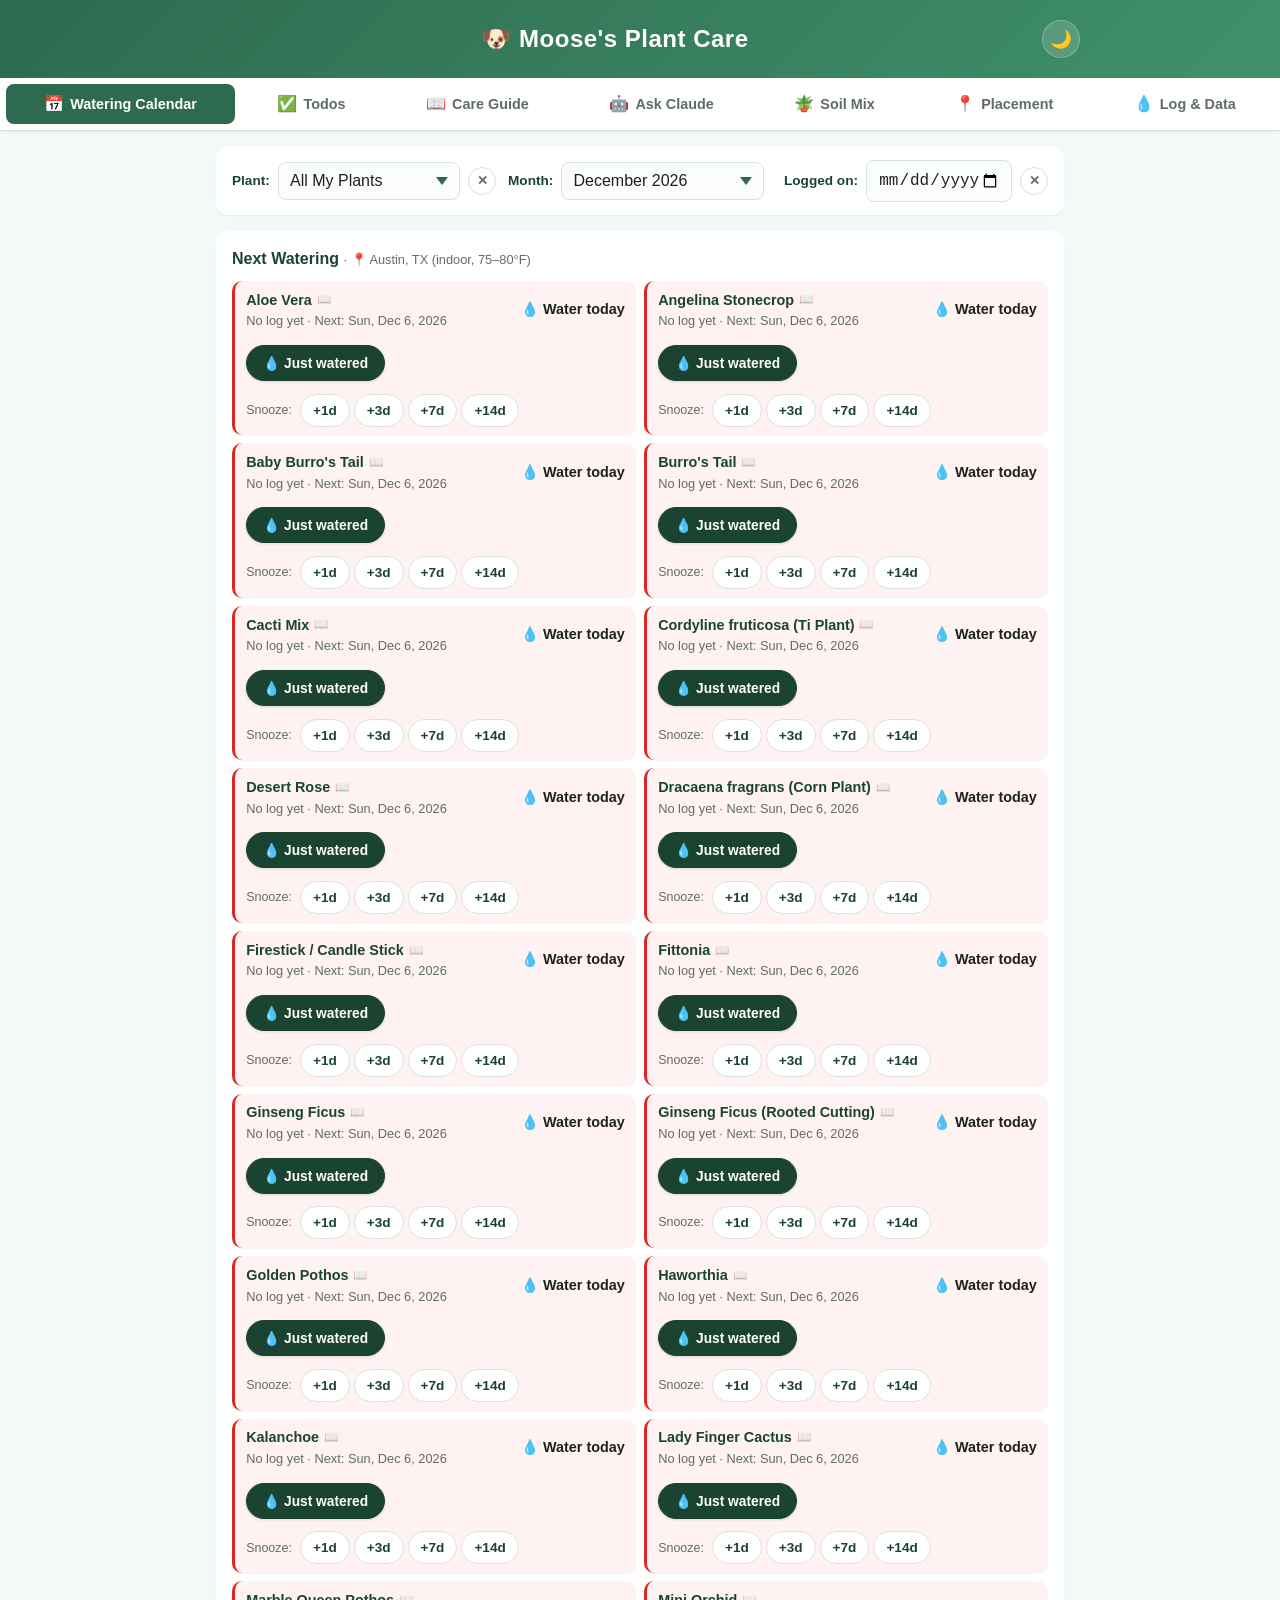
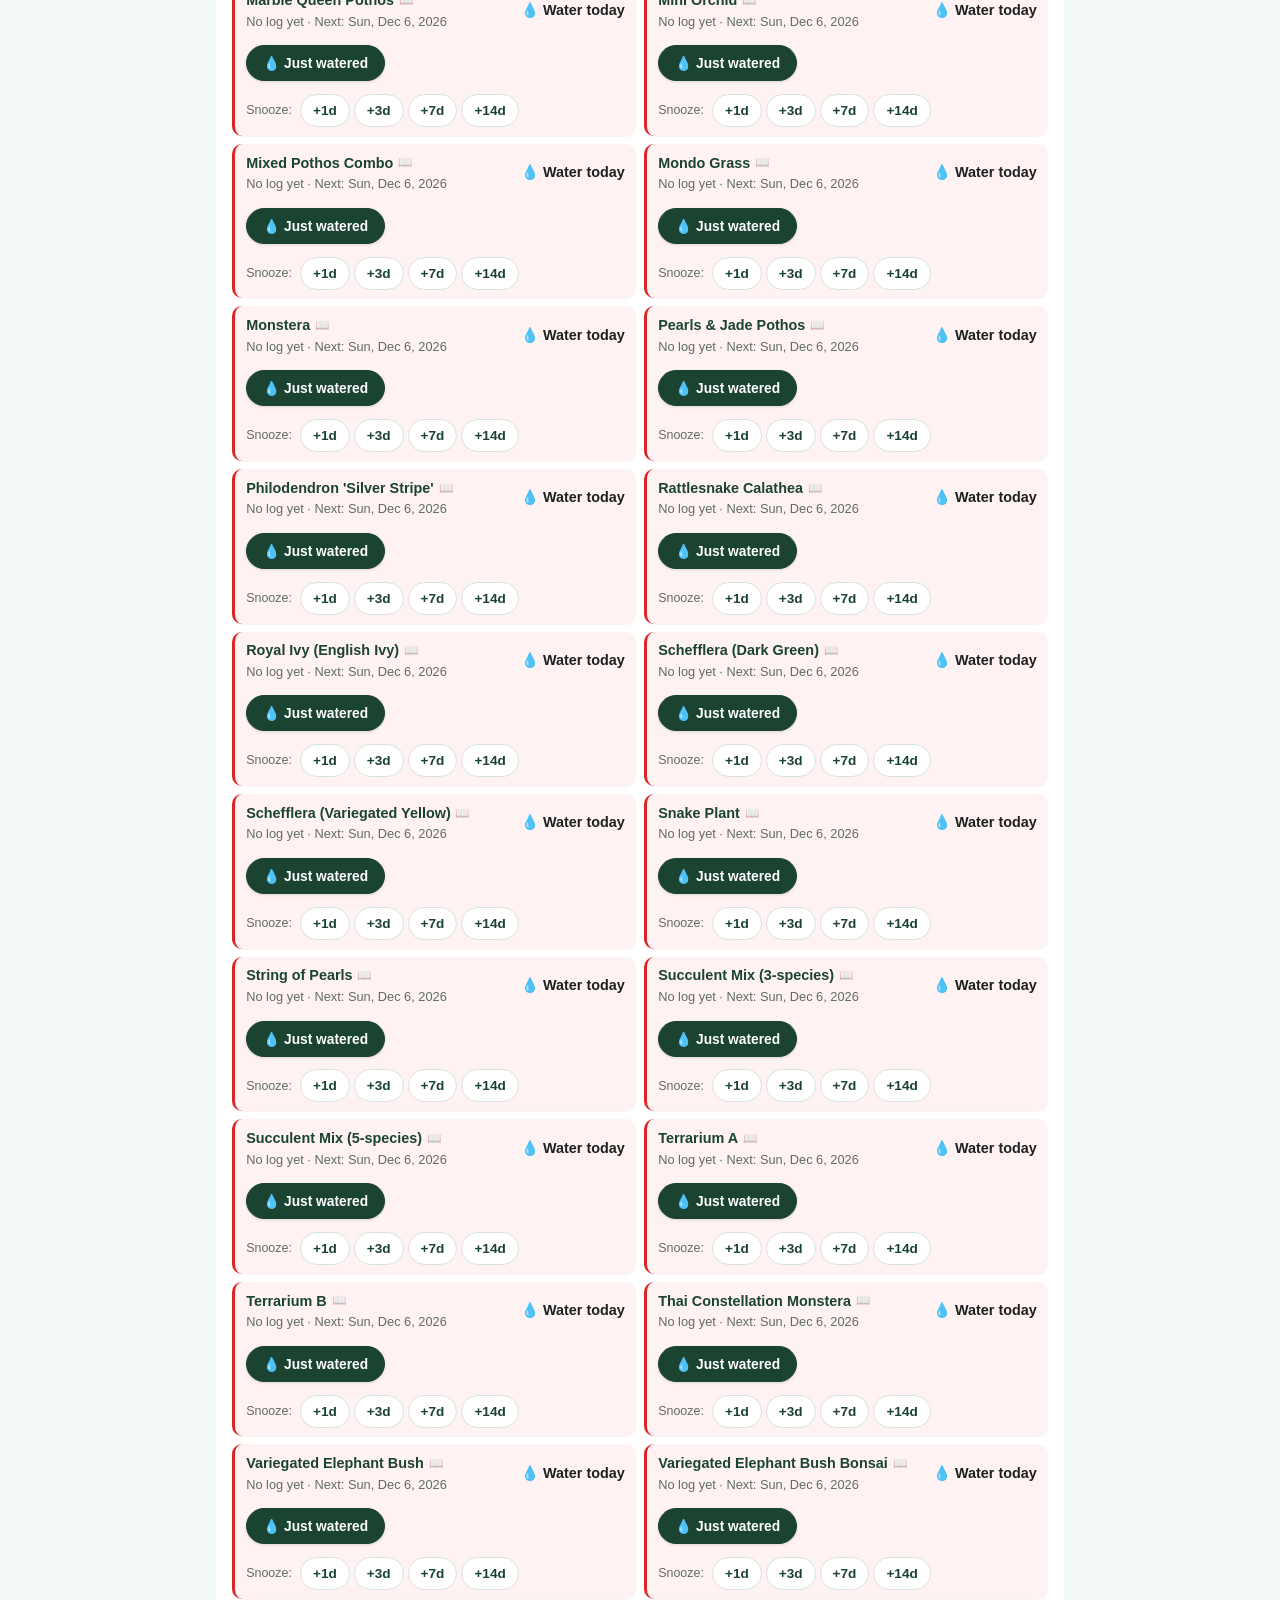
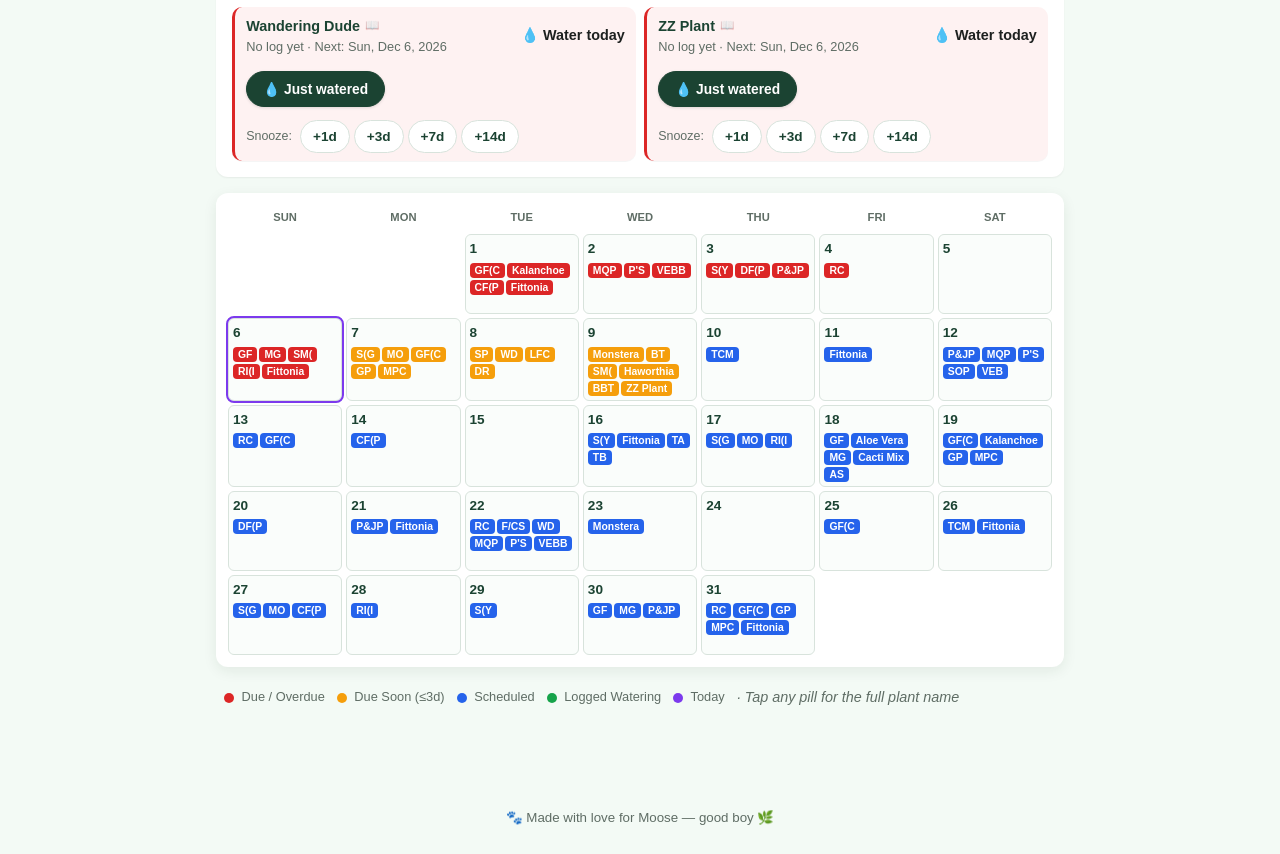
==== commit 5808a9d1: "Snooze lag Update and updated plant data" ====
--- a/offline/Mooses-Plant-Care.html
+++ b/offline/Mooses-Plant-Care.html
@@ -1483,6 +1483,13 @@
 .repot-suggestion-card.urgency-seasonal {
   border-color: var(--scheduled, #4a90e2);
   background: linear-gradient(135deg, rgba(74, 144, 226, 0.06), rgba(91, 200, 184, 0.04));
+}
+.repot-suggestion-card.urgency-done {
+  border-color: var(--actual, #16a34a);
+  background: linear-gradient(135deg, rgba(22, 163, 74, 0.07), rgba(163, 224, 107, 0.04));
+}
+html[data-theme="dark"] .repot-suggestion-card.urgency-done {
+  background: linear-gradient(135deg, rgba(163, 224, 107, 0.09), rgba(91, 200, 184, 0.05));
 }
 html[data-theme="dark"] .repot-suggestion-card.urgency-urgent {
   background: linear-gradient(135deg, rgba(255, 107, 107, 0.09), rgba(255, 138, 76, 0.05));
@@ -3899,14 +3906,14 @@
       soilMoisture: { ideal: "Evenly, lightly moist at all times", passing: "Top 1 inch dry between waterings; never bone-dry (Calatheas don't forgive drying out)" }
     },
     tips: {
-      lighting: "Bright, INDIRECT light only. Direct sun scorches the leaves and washes out the dark rattlesnake markings. An east-facing window is perfect; a few feet back from a south/west window also works. More shade-tolerant than most houseplants, but in low light the markings fade and new leaves come in smaller. Rattlesnake is strongly nyctinastic — it raises and folds its leaves upright at night (revealing the purple-red undersides) and lowers them by day; if that nightly movement stops, it's a light or stress signal.",
+      lighting: "Bright, INDIRECT light only. Direct sun scorches the leaves and washes out the dark rattlesnake markings. An east-facing window is perfect; a few feet back from a south/west window also works. More shade-tolerant than most houseplants, but in low light the markings fade and new leaves come in smaller. Rattlesnake is strongly nyctinastic — it raises and folds its leaves upright at night (revealing the purple-red undersides) and lowers them by day; if that nightly movement stops, it's a light or stress signal.\n\n• In this home, your best spots are the 1F Bathroom (set back from the SE beam for humidity) or the 1F Living Room window (36° NE — soft indirect, safest for scorch-prone Calathea foliage).",
       soil: "Light, airy, slightly acidic (pH 5.5–6.5) mix that holds moisture but never stays soggy. Rattlesnake Calathea has shallow, fine root systems — heavy peat-only mixes compact and suffocate them.\n\nIDEAL DIY MIX (parts by volume):\n• 2 parts peat moss OR coco coir (fine-textured base — holds moisture, slightly acidic)\n• 1 part perlite (drainage + aeration)\n• 1 part orchid bark (small-grade — creates air pockets without compacting)\n• 1 tablespoon horticultural charcoal per gallon of mix (discourages fungus gnats + absorbs excess salts)\n• Optional: handful of worm castings for slow-release nutrition\n\nQUICK SHORTCUTS:\n• African violet mix + 25% extra perlite (you already have the right idea with 80/20 potting/perlite — adding a handful of orchid bark would improve it further).\n• Espoma 'Organic Indoor' or 'Espoma African Violet' as a base, with added perlite.\n• Pre-mixed 'Calathea / Maranta / Prayer Plant' mixes (Soil Sunrise, Soil Ninja, Sungro) work directly.\n\nAVOID:\n• Pure peat (compacts and stays soggy).\n• Cactus / succulent mix (drains too fast for Maranta's moisture-loving roots).\n• Garden soil (compacts + brings pests + wrong pH).\n• Any mix labeled 'moisture control' with hydrogel crystals — these hold TOO much water for Maranta and trigger root rot.",
-      watering: "Keep the soil consistently lightly moist — never bone dry, never soggy. Water when the top ~1 inch feels dry to the touch (usually every 5–7 days warm season, every 8–10 days cool season).\n\n• Use FILTERED, distilled, or rainwater — this matters MORE for a Calathea than a Maranta. Rattlesnake is notoriously sensitive to chlorine, fluoride, and dissolved salts in tap water; crispy brown edges are the #1 sign and are often mistaken for a humidity problem.\n• If you must use tap water, let it sit out uncovered 24 hours (helps chlorine off-gas, but does NOT remove fluoride/salts — filtered/distilled is far better).\n• Water at the soil line, not over the foliage.\n• Empty the saucer 15 minutes after watering — wet feet causes root rot.",
+      watering: "METHOD — steady moisture (NOT soak-and-dry): Rattlesnake Calathea (Goeppertia insignis) wants the soil evenly, lightly moist at all times — never bone dry, never soggy. This is a shallow-rooted Marantaceae species; letting it dry out triggers curling, crisping, and stalled nyctinastic movement.\n\nHOW TO CHECK READINESS (your 6.5\" pot):\n• Finger test: water when the top ~1\" feels just barely dry — if it feels cool and damp below, wait.\n• Pot weight: a well-watered 6.5\" pot feels noticeably heavier; when it feels light for its size, check the top inch.\n• Moisture meter: aim for 4–6 (mid-range) in the upper third of the pot — not pegged wet.\n• Plant tells: leaves that stay folded/prayed shut during the DAY, edges curling inward, or new leaves smaller than the last flush = thirsty. Soft stems + wet soil = too much.\n\nCENTRAL TEXAS CADENCE (Pflugerville, indoor AC ~30–45% RH):\n• Hot AC season (Apr–Oct): every 5–6 days — AC dries pots fast even when outdoor humidity is high.\n• Peak summer (Jun–Sep): every 5 days if in the drier 1F Window (NE) corner; the 1F Bathroom's shower humidity may stretch to 6–7 days if set back from the direct SE beam.\n• Mild winter slowdown (Nov–Feb): every 8–10 days — growth slows but don't let it go fully dry.\n• After repot (last 2 months): the 80/20 mix holds moisture well; check weight, not calendar alone.\n\nBOTTOM-WATERING: helpful in this home — set the 6.5\" pot in a shallow tray of room-temp water for 15–20 min, let drain 10 min, empty saucer. Encourages even root-zone moisture and reduces fungus-gnat splash.\n\nWATER QUALITY (critical — per Missouri Botanical Garden and University of Florida IFAS):\n• Use filtered, distilled, or rainwater ONLY. Rattlesnake Calathea is among the most fluoride/chlorine/salt-sensitive houseplants.\n• Central Texas tap water often has fluoride and minerals — letting water sit 24 hrs removes chlorine but NOT fluoride.\n• Flush the pot with plain filtered water every 6–8 weeks to leach accumulated salts (especially after fertilizing).\n\nOVER- vs UNDER-watering tells:\n• Over: yellowing lower leaves, mushy stems at soil line, sour smell, leaves stop folding at night despite wet soil.\n• Under: dramatic daytime leaf curl/prayer, crispy brown tips spreading inward, soil pulling away from pot walls.",
       pruning: "Snip yellow, brown, or crispy leaves at the base with clean scissors. A light shaping prune in early spring encourages bushier growth.\n\nTools: sharp scissors or pruning snips, sterilized with rubbing alcohol between cuts.\nWhen: anytime to remove dead foliage; major shaping in March–April.\nFrequency: a quick groom once a month keeps it tidy.",
       propagation: "DIVISION ONLY — this is a key difference from a true Maranta. Rattlesnake Calathea grows from a clumping rhizome and will NOT root from stem/leaf cuttings in water or soil (a common beginner mistake — the cuttings just rot).\n\nHOW TO DIVIDE:\n• Do it at repotting time, in late spring / early summer during active growth.\n• Unpot and gently tease the rootball apart into clumps, each with its own roots AND several leaves/growth points.\n• Pull apart by hand where possible; use a sterile knife only for stubborn rhizomes.\n• Pot each division into fresh moist mix, keep warm and humid, and expect a week or two of sulking.\n\nSuccess rate: very high (~90%) as long as each division keeps healthy roots + foliage.",
       repotting: "Every 2 years or when roots visibly circle the bottom of the pot or come out the drainage holes. Calatheas like being slightly snug — a too-large pot holds excess wet soil and triggers root rot.\n\nWHEN TO REPOT:\n• Spring (March–May) is ideal — active growth helps roots recover quickly.\n• Roots circling visible at drainage holes or from the surface.\n• Water drains too fast (soil has broken down and isn't holding moisture).\n• Plant has been in the same pot for 2+ years.\n• You see white salt crust on the surface (despite flushing) — soil chemistry is exhausted.\n\nMATERIALS:\n• New pot: ONLY 1–2 inches larger in diameter than the current one (your 6.5\" current → 7.5–8\" next).\n• Fresh prayer plant soil mix (see Soil tip for the recipe).\n• Sterilized scissors or pruning snips.\n• Clean workspace (newspaper or a tray to catch soil).\n• Optional: a saucer + new drainage tray.\n\nSTEP-BY-STEP REPOT:\n1. Water the plant 1–2 days BEFORE repotting — slightly moist (not soggy) roots are easier to handle and less likely to snap.\n2. Tip the pot sideways and gently coax the plant out. Tap the rim against a table edge if it's stuck.\n3. Examine the rootball:\n   • Healthy roots = white/cream, firm.\n   • Dead/rotted = brown, mushy, smelly. Trim these off cleanly with sterile scissors.\n   • Circling roots = score 3–4 vertical cuts down the side of the rootball with a clean knife. This forces new roots outward instead of continuing to circle.\n4. Place 1\" of fresh soil at the bottom of the new pot.\n5. Center the plant. The top of the rootball should sit ~1\" below the pot rim (leaves room for water without overflow).\n6. Fill around the sides with fresh soil. DON'T pack it hard — Calathea likes airy soil. Gently firm only the very top to keep the plant upright.\n7. Water lightly (just enough to settle the soil) with FILTERED room-temp water. Don't drench the first time.\n8. Place in INDIRECT light (no direct sun for 1 week — the plant is in shock and can sunburn).\n9. Hold off heavy watering for 7–10 days to let any nicked roots callus.\n10. Resume normal care after 2 weeks; expect 1–2 weeks of pouting (drooping, less leaf folding at night) — this is NORMAL post-repot shock.\n\nPOST-REPOT TROUBLESHOOTING:\n• Leaves drooping for >2 weeks → check soil moisture. If wet, you may have root damage; if dry, water lightly.\n• New leaves smaller than expected for 6 weeks → normal recovery period.\n• Leaves yellowing en masse → over-watering during recovery; let dry out slightly.\n• Stops folding at night entirely → severe stress; check light + humidity.\n\n⚠️ DON'T:\n• Repot in fall or winter (slow growth = slow root recovery).\n• Use a pot more than 2\" larger (excess soil holds water → rot).\n• Fertilize for 4–6 weeks after repot (fresh soil already has nutrients; new fertilizer burns recovering roots).\n• Use unsterilized tools or recycled soil from another plant (introduces pathogens).",
       feeding: "Balanced liquid fertilizer (10-10-10 or 20-20-20) diluted to HALF strength, every 4 weeks during spring and summer. Stop feeding entirely in fall/winter.\n\nAlternatives: worm castings top-dress every 2 months, or a slow-release pellet (Osmocote) in spring.\n\nIMPORTANT: flush the soil with plain water every 2 months to prevent fertilizer salt buildup, which Calatheas are especially sensitive to.",
-      troubleshooting: "• Crispy brown leaf tips/edges → the classic Calathea complaint: low humidity AND/OR chemicals (fluoride, chlorine, salts) in tap water. Switch to filtered/distilled water + raise humidity above 55–60%.\n• Yellow leaves → overwatering or root rot — check roots, let dry out a bit, repot in fresh mix if mushy.\n• Leaves not lifting/folding at night → not enough light OR root stress.\n• Washed-out, faded markings → too much direct light (or, if dark, too little light).\n• Curling or 'praying' shut during the day → thirsty or humidity too low.\n• Spider mites (fine webs, stippled leaves) → Calatheas are magnets for them in dry air; rinse foliage, spray with insecticidal soap or neem weekly until clear, and raise humidity.\n• Fungus gnats → let the top layer dry a touch more between waterings; use sticky traps.\n• ✅ Pet-safe — non-toxic to cats and dogs (ASPCA)."
+      troubleshooting: "• Crispy brown leaf tips/edges → #1 Calathea complaint in Central Texas AC: low indoor humidity (30–45% despite humid outdoors) AND/OR fluoride/chlorine/salts in tap water (per University of Florida IFAS). Fix: switch to filtered/distilled/rainwater, raise humidity to 60%+ (1F Bathroom set back from beam, pebble tray, or humidifier), flush salts monthly.\n• Yellow leaves (especially lower) → overwatering or root rot — unpot, trim black/mushy roots, repot in fresh airy mix; let top 1\" dry slightly before re-watering.\n• Yellow leaves with dry crispy edges → underwatering OR salt burn — soak with filtered water, check cadence.\n• Drooping/wilting with wet soil → root rot or compacted roots — reduce watering, improve drainage, repot if persistent.\n• Drooping with dry soil → thirsty — bottom-water immediately; recovery in 4–12 hrs.\n• Leaf drop (multiple at once) → cold draft, repot shock, or severe root issue — stabilize temp above 65°F, hold off fertilizer 4 weeks.\n• Leaf curling / praying shut during the DAY → underwatering or humidity below 50% — soak + boost humidity.\n• Faded/washed-out rattlesnake markings → too much direct sun (move back from SE/SW windows) OR too little light (markings fade, growth stalls).\n• Scorched pale patches → direct sun hit — move to 1F Window (NE) or further back in 1F Bath.\n• Leaves not lifting/folding at night → insufficient light, root stress, or severe dehydration — check roots + light level.\n• Root rot (mushy brown roots, sour soil) → unpot, cut rot, repot in fresh 80/20 mix, water lightly for 10 days.\n• Spider mites (#1 pest in dry indoor air — fine webs, stippled/silvered leaves) → shower foliage weekly, insecticidal soap or neem every 5–7 days × 3 weeks, raise humidity above 55%.\n• Mealybugs (white cottony clusters in leaf axils) → dab with 70% isopropyl on Q-tip; repeat weekly.\n• Scale (brown bumps on stems, sticky honeydew below) → scrape off, alcohol swab, horticultural oil spray.\n• Thrips (silvery streaks, black specks on leaves) → rinse, blue sticky traps, spinosad or insecticidal soap.\n• Fungus gnats (small flies from wet surface soil) → let top 1/2\" dry slightly between waterings; yellow sticky traps; mosquito-dunk soak for bottom-watering tray.\n• Aphids (rare indoors, clustered on new growth) → rinse off, insecticidal soap.\n• ✅ Pet-safe — non-toxic to cats and dogs per ASPCA (Rattlesnake Plant / Goeppertia insignis)."
     },
     sources: [
       { label: "Missouri Botanical Garden — Calathea lancifolia (Goeppertia insignis)", url: "https://www.missouribotanicalgarden.org/PlantFinder/PlantFinderDetails.aspx?taxonid=277869" },
@@ -3914,7 +3921,8 @@
       { label: "The Sill — Calathea Care Guide", url: "https://www.thesill.com/blog/how-to-care-for-calathea" },
       { label: "Costa Farms — Rattlesnake Plant (Calathea lancifolia)", url: "https://costafarms.com/products/rattlesnake-plant" },
       { label: "RHS — Goeppertia / Calathea", url: "https://www.rhs.org.uk/plants/search-results?query=calathea" },
-      { label: "ASPCA — Rattlesnake Plant (non-toxic)", url: "https://www.aspca.org/pet-care/animal-poison-control/toxic-and-non-toxic-plants/rattlesnake-plant" }
+      { label: "ASPCA — Rattlesnake Plant (non-toxic)", url: "https://www.aspca.org/pet-care/animal-poison-control/toxic-and-non-toxic-plants/rattlesnake-plant" },
+      { label: "The Spruce — Calathea / Prayer Plant Care", url: "https://www.thespruce.com/grow-calathea-indoors-1902745" }
     ]
   },
 
@@ -3949,14 +3957,14 @@
       soilMoisture: { ideal: "Top 2\" dry between deep waterings", passing: "Tolerates some drying; overwatering kills faster than under" }
     },
     tips: {
-      lighting: "Bright, indirect light produces the largest leaves and the most fenestrations (the iconic splits and holes). Tolerates medium light but grows slowly with smaller, less-split leaves.\n\n• Avoid harsh direct afternoon sun — leaves burn.\n• Early morning sun (east window) is great.\n• Rotate the pot 1/4 turn every 2 weeks so all vines get even light.\n• If you have grow lights, 10–12 hrs of bright indirect-equivalent works well in winter.",
+      lighting: "Bright, indirect light produces the largest leaves and the most fenestrations (the iconic splits and holes). Tolerates medium light but grows slowly with smaller, less-split leaves.\n\n• Avoid harsh direct afternoon sun — leaves burn.\n• Early morning sun (east window) is great.\n• Rotate the pot 1/4 turn every 2 weeks so all vines get even light.\n• If you have grow lights, 10–12 hrs of bright indirect-equivalent works well in winter.\n\n• In this home, the 1F Living Room corner (vaulted dual NE/SE light) and 1F Bathroom (set back from the SE beam) are your best matches per PLANT_LIGHT_REF.",
       soil: "Chunky, well-draining AROID mix. Recipe: 1 part standard potting soil + 1 part orchid bark + 1 part perlite + handful of horticultural charcoal + handful of coco coir. Slightly acidic (pH 5.5–7.0).\n\nReady-made aroid mixes (e.g. Sungro, Soil Sunrise) work fine; just confirm there's visible chunky bark and perlite.",
-      watering: "Water THOROUGHLY when the top 2 inches of soil are dry. Drench until water flows out the drainage holes, then empty the saucer.\n\n• Frequency for a 14\" pot: ~7–10 days warm season, ~12–16 days cool season.\n• Use a moisture meter or stick your finger in — don't water by calendar alone in a different climate.\n• Lift-the-pot test: if it feels noticeably lighter than after watering, it's time.\n• Overwatering is the #1 killer. Drooping with wet soil = root rot, not thirst.",
+      watering: "METHOD — soak-and-dry: Monstera deliciosa stores some moisture in its thick roots and aerial roots; let the top 2\" of soil dry before a deep drench. Never keep the 13.5\" pot continuously wet — root rot is the #1 killer (per RHS and University of Wisconsin Extension).\n\nHOW TO CHECK READINESS (your 13.5\" pot):\n• Finger test: stick 2 knuckles deep — if damp/cool, wait; if dry and crumbly at 2\", water.\n• Pot weight: lift the side — a thirsty 13.5\" pot feels noticeably lighter than 24 hrs after a soak.\n• Moisture meter: 3–4 in the upper half = time to water; don't water at 7+ unless you're confirming a dry deep zone.\n• Plant tells: slight leaf droop + dry top 2\" = thirsty. Yellowing with wet soil = overwatered.\n\n⚠️ DUAL-SOIL NOTE: your root ball is still in original store peat while the outer 60/30 amended mix dries faster — water deeply enough to rewet the inner core, then let the WHOLE mass dry uniformly.\n\nCENTRAL TEXAS CADENCE (Pflugerville, indoor AC):\n• Hot AC season (Apr–Oct): every 7–9 days — large pot + AC = slower surface dry but steady evaporation.\n• Peak summer (Jun–Sep): every 7–8 days in 1F Corner; 8–9 days if set back in humid 1F Bath.\n• Mild winter (Nov–Feb): every 12–16 days — dormancy slows uptake.\n• 2F SW window would dry this pot faster (avoid — too hot/direct); NW rooms OK with longer intervals.\n\nBOTTOM-WATERING: optional for this size — top-watering until runoff is usually better for a 13.5\" pot so the inner root ball gets saturated. If top soil is hydrophobic, bottom-soak 30 min then top-water to rewet.\n\nWATER QUALITY: moderately sensitive — room-temp filtered or tap water left 24 hrs is fine; flush with plain water every 2–3 months to clear fertilizer salts (brown edges).\n\nOVER- vs UNDER-watering tells:\n• Over: multiple yellow leaves at once, black stems, mushy roots, fungus-gnat clouds, drooping WITH wet soil.\n• Under: crispy brown leaf edges, curling leaves, drooping WITH dry top 2\", slow new leaf production.",
       pruning: "Prune in spring/early summer when growth is active.\n\n• Cut just above a NODE (the bump where leaves/aerial roots emerge) at a 45° angle. New growth emerges from below the cut.\n• Save cuttings for propagation.\n• Remove damaged or wayward vines to encourage bushier growth.\n• Wipe leaves with a damp microfiber cloth monthly so they photosynthesize efficiently.\n• Don't remove more than 1/3 of the plant's mass at once.",
       propagation: "Stem cuttings with at LEAST one node and ideally an aerial root.\n\n• Method A (water): place in clean water, change weekly, roots appear in 3–6 weeks; transplant when roots are 2–3\" long.\n• Method B (sphagnum moss): wrap node in moist sphagnum, place in clear container with high humidity; roots faster (~3 weeks).\n• Method C (air-layering): wrap a node still attached to the parent in moist sphagnum + plastic wrap; cut and pot once roots form.\n\nSpring/summer best; success rate ~80%+.",
       repotting: "Every 2–3 years or when heavily root-bound. With a 14\" pot you may be at terminal indoor size — instead, TOP-DRESS with fresh soil yearly (scoop out the top 2\" and replace) and prune roots if needed.\n\nAdd a MOSS POLE or trellis to support vines and encourage larger leaves with more fenestrations. Tie vines gently with plant ties; aerial roots will grip the moss when kept moist.",
       feeding: "Balanced liquid fertilizer (20-20-20) at HALF strength every 4 weeks in spring/summer. Slow-release granular pellets (Osmocote) in spring are an easy alternative.\n\nFlush soil with plain water every 2–3 months to prevent fertilizer salt buildup.\nWinter: no fertilizer unless under strong grow lights.",
-      troubleshooting: "• Yellow leaves → most often overwatering. Check soil moisture and drainage; pull plant out and inspect roots if persistent.\n• Brown crispy edges → underwatering or low humidity.\n• No fenestrations on new leaves → not enough light OR plant is still young (juvenile leaves are solid).\n• Leggy growth with small leaves → insufficient light; consider moving closer to window or adding a grow light.\n• Aerial roots everywhere → totally normal — guide them into the soil or onto a moss pole.\n• Drooping → check soil: if dry, water; if wet, suspect root rot.\n• Black spots on stems → bacterial leaf spot; remove affected parts, improve airflow.\n• ⚠️ Toxic to pets and humans if chewed (insoluble calcium oxalates)."
+      troubleshooting: "• Yellow leaves → most often overwatering (per The Spruce and RHS). Check: wet soil + droop = rot; dry top 2\" + droop = thirst. Unpot and inspect roots if yellowing persists — trim black/mushy roots, repot in fresh aroid mix.\n• Brown crispy edges/tips → underwatering, low humidity (Central Texas AC ~30–45%), or salt buildup — soak deeply, raise humidity near 50%+, flush soil.\n• Brown patches with yellow halos → fungal leaf spot from wet foliage or overwatering — remove affected leaves, improve airflow, let soil dry.\n• Drooping/wilting → check soil first: dry = water now; wet = hold off, check roots for rot.\n• Leaf curling → underwatering OR overwatering (per The Spruce) — finger-test the top 2\" before acting.\n• Leaf drop (sudden, multiple) → cold draft below 50°F, repot shock, or severe overwatering — stabilize environment.\n• No fenestrations on new leaves → insufficient light OR plant still juvenile (solid juvenile leaves are normal on young vines).\n• Faded/scorched leaves → too much direct sun (especially 2F SW afternoon beam) — move to 1F Corner or Bath set back.\n• Leggy growth, small leaves → not enough light — move to 1F Corner or add grow lights 10–12 hrs/day.\n• Root rot (brown mushy roots, sour smell) → unpot, cut rot, repot dry-ish, wait 7 days before re-watering.\n• Spider mites (fine webs, stippling) → shower leaves, insecticidal soap weekly × 3; boost humidity.\n• Mealybugs (cottony white clusters) → alcohol Q-tip dab; neem if widespread.\n• Scale (bumps on stems, sticky floor) → scrape, alcohol swab, horticultural oil.\n• Thrips (silvery scars, black droppings) → rinse, blue sticky traps, spinosad spray.\n• Fungus gnats → let top 2\" dry between waterings; sticky traps.\n• Aphids (on new unfurling leaves) → rinse, insecticidal soap.\n• ⚠️ Toxic to cats, dogs, and humans if chewed — insoluble calcium oxalates per ASPCA (Monstera deliciosa).",
     },
     sources: [
       { label: "Missouri Botanical Garden — Monstera deliciosa", url: "https://www.missouribotanicalgarden.org/PlantFinder/PlantFinderDetails.aspx?taxonid=274375" },
@@ -3964,7 +3972,8 @@
       { label: "RHS — Monstera deliciosa", url: "https://www.rhs.org.uk/plants/11281/monstera-deliciosa/details" },
       { label: "The Sill — Monstera Care Guide", url: "https://www.thesill.com/blog/plant-care-monstera-deliciosa" },
       { label: "Costa Farms — Monstera Care", url: "https://costafarms.com/plants/monstera" },
-      { label: "ASPCA — Monstera Toxicity", url: "https://www.aspca.org/pet-care/animal-poison-control/toxic-and-non-toxic-plants/monstera-deliciosa" }
+      { label: "ASPCA — Monstera Toxicity", url: "https://www.aspca.org/pet-care/animal-poison-control/toxic-and-non-toxic-plants/monstera-deliciosa" },
+      { label: "The Spruce — Monstera Deliciosa Care", url: "https://www.thespruce.com/how-to-grow-monstera-deliciosa-5072671" }
     ]
   },
 
@@ -4002,14 +4011,14 @@
       soilMoisture: { ideal: "Top 1–2 inches dry between deep waterings",          passing: "Tolerates short drought better than overwatering" }
     },
     tips: {
-      lighting: "Thai Constellation needs MORE light than standard green Monstera because the cream/yellow variegated sections have no chlorophyll — the green sections do all the photosynthesis for the whole plant.\n\n• Best spot: 1–3 feet from an east-facing window (gentle morning sun), OR 4–6 feet back from a south/west window with sheer curtain.\n• Direct hot afternoon sun BURNS the cream sections — they'll scorch crispy brown irreversibly within a single afternoon.\n• Grow lights at 12,000–20,000 lux for 10–12 hrs/day work excellently for Thai Cons in winter.\n• Watch the variegation: if new leaves emerge with LESS cream, the plant is conserving chlorophyll because light is too low — move brighter.\n• Watch the older leaves: if cream sections turn brown and crispy, light is too direct.\n• Rotate the pot 1/4 turn weekly so all leaves develop balanced variegation.",
+      lighting: "Thai Constellation needs MORE light than standard green Monstera because the cream/yellow variegated sections have no chlorophyll — the green sections do all the photosynthesis for the whole plant.\n\n• Best spot: 1–3 feet from an east-facing window (gentle morning sun), OR 4–6 feet back from a south/west window with sheer curtain.\n• Direct hot afternoon sun BURNS the cream sections — they'll scorch crispy brown irreversibly within a single afternoon.\n• Grow lights at 12,000–20,000 lux for 10–12 hrs/day work excellently for Thai Cons in winter.\n• Watch the variegation: if new leaves emerge with LESS cream, the plant is conserving chlorophyll because light is too low — move brighter.\n• Watch the older leaves: if cream sections turn brown and crispy, light is too direct.\n• Rotate the pot 1/4 turn weekly so all leaves develop balanced variegation.\n\n• In this home, the 1F Bathroom (set back from SE beam) and 1F Living Room corner are your best matches — avoid the intense 2F SW afternoon sun.",
       soil: "ABSOLUTELY MUST be a chunky aroid mix. Standard potting mix WILL kill Thai Constellation within 6–12 months because the slow root metabolism + reduced chlorophyll = much higher rot susceptibility.\n\nRecipe (parts by volume):\n• 2 parts orchid bark (medium grade, fir bark)\n• 2 parts perlite (chunky, not powder)\n• 1 part coco coir OR peat moss\n• 1 part horticultural charcoal\n• Handful of worm castings (slow-release nutrition)\n\nPre-mixed alternatives: 'Aroid Mix' from Soil Sunrise, Soil Ninja, or 'Special Blend' from Premier Tech. Confirm visible bark + perlite chunks.",
-      watering: "Water THOROUGHLY when the top 1–2 inches are dry. Drench until water drains from the bottom; empty saucer within 15 min.\n\n• Frequency in 5\" pot: ~8–10 days warm season, ~14–16 days cool season (LONGER than green Monstera due to slower metabolism).\n• Use room-temperature filtered, distilled, or rainwater — Thai Cons is sensitive to fluoride and chlorine (browning on white sections).\n• Lift-the-pot test: significantly lighter than after watering = time to water.\n• ⚠️ OVERWATERING is the #1 killer of Thai Cons (more so than green Monstera). When in doubt, wait 2 more days.\n• If the plant droops with WET soil → root rot. Remove from pot, inspect roots, trim mushy ones, repot in fresh dry aroid mix.\n• If it droops with DRY soil → just thirsty, recovers in 4–6 hours after watering.",
+      watering: "METHOD — soak-and-dry (strict): Thai Constellation has slower root metabolism than green Monstera (~30–50% less chlorophyll) — it drinks less but rots MORE easily in wet chunky mix. Let the top 1–2\" of aroid mix dry fully before a deep drench.\n\nHOW TO CHECK READINESS (your 5\" pot):\n• Finger test: top 1–2\" must feel dry — in a small 5\" pot this happens faster than you'd expect.\n• Pot weight: the 5\" pot should feel almost hollow-light before watering.\n• Moisture meter: 2–3 in upper third = water; anything above 5 = wait (rot risk).\n• Plant tells: slight droop + dry top 2\" = thirsty (recovers in 4–6 hrs). Droop + wet soil = STOP — root rot.\n\nCENTRAL TEXAS CADENCE (Pflugerville, indoor AC):\n• Hot AC season (Apr–Oct): every 8–10 days in 1F Bath/Corner.\n• Peak summer (Jun–Sep): every 8 days — small 5\" pot + AC still dries bark fast.\n• Mild winter (Nov–Feb): every 14–16 days — slow metabolism; when in doubt, wait 2 extra days.\n• NEVER place in 1F Room 1 (overhead fan dries small pots rapidly) without checking daily in summer.\n\nBOTTOM-WATERING: useful for this 5\" pot — soak 15 min in a tray, drain fully. Prevents splash on cream sections and reduces fungus gnats.\n\nWATER QUALITY: use room-temp filtered, distilled, or rainwater — cream/white sections show fluoride/chlorine burn first (brown/tan patches). Flush with plain filtered water every 2 months.\n\nOVER- vs UNDER-watering tells:\n• Over (#1 killer): yellow leaves, black stem bases, mushy roots, cream sections turning tan while soil is wet.\n• Under: drooping with dry soil, slight leaf curl, slower new leaf emergence — less dangerous than overwatering.",
       pruning: "Minimal pruning needed (slow grower).\n\n• Cut just above a NODE (the bump where leaves/aerial roots emerge) at 45° with sterile scissors.\n• REMOVE all-white/cream-only new leaves at the node — without any green, they can't photosynthesize and will starve the plant. Don't worry, this is normal Thai Con behavior.\n• Save every cutting — Thai Constellation propagates well and the cuttings are highly valuable (sell or trade with other collectors).\n• Wipe leaves with a damp microfiber cloth monthly — dust on cream sections especially blocks the limited light they reflect.\n• ⚠️ DON'T over-prune. Thai Cons grows slowly; aggressive pruning takes 6+ months to recover from.",
       propagation: "Stem cuttings with at LEAST 1 node and ideally an aerial root. Propagation IS possible but slower than green Monstera.\n\nMethod A (water): place cutting in clean water with node submerged, change water weekly, roots in 4–8 weeks (vs. 3–6 for green). Transplant when roots are 2–3\" long. Success rate 70–80%.\n\nMethod B (sphagnum moss): wrap node in moist sphagnum, place in clear container with high humidity (humidity dome or zip-top bag with airflow), check weekly. Roots in 4–6 weeks. Success rate 80%+.\n\nMethod C (air-layering): wrap an aerial-rooted node still attached to the parent in moist sphagnum + plastic wrap; cut after roots form. Highest success rate (90%+) but slowest (6–10 weeks).\n\nBest season: late spring / early summer.\n\nKEY: cuttings must have at least ONE node with both green AND cream tissue to ensure the variegation is passed on. All-green cuttings make all-green plants (and vice versa for all-cream).",
       repotting: "Slow grower — only repot when truly root-bound (every 2–3 years).\n\n• Current 5\" pot: expect to upsize to 6\" at year 2.\n• Up-pot by only 1\" diameter — overpotting is dangerous because more soil = more water retention = more rot risk.\n• Best season: spring (March–May) when active growth resumes.\n• When repotting: bare-root carefully, prune any dead/circling roots, replace 100% of the soil with fresh aroid mix.\n• Optional power move: add a 18–24\" moss pole or coir totem to the new pot — Thai Constellation leaves develop bigger fenestrations and more dramatic variegation when allowed to climb.",
       feeding: "Light feeder due to slow growth.\n\n• Balanced liquid fertilizer (20-20-20) at QUARTER strength every 6 weeks during spring/summer. Half-strength can burn the cream sections.\n• Slow-release Osmocote pellets in spring at half the package rate is an alternative.\n• Foliar spray with diluted seaweed extract once a month boosts variegation richness (the trace minerals matter for chlorophyll partitioning).\n• Flush soil with plain water every 2 months to clear salt buildup.\n• No fertilizer Oct–Feb.\n• ⚠️ Over-fertilizing causes brown crispy edges on white sections — they have no buffer capacity. Less is more.",
-      troubleshooting: "• Brown crispy cream sections → too much direct sun OR low humidity OR mineral buildup. Filter water, raise humidity, move out of direct sun.\n• Yellow leaves → most often OVERWATERING. Check roots, let dry out fully.\n• New leaves with LESS cream than older ones → light too low, plant is conserving chlorophyll. Move brighter.\n• New leaves with MORE cream than older ones → great variegation but watch — if a fully-white leaf emerges, prune it (it'll starve the plant).\n• Stunted / no new leaves for 3+ months → normal in winter; in summer means light too low or root issue.\n• Black spots on leaves → bacterial leaf spot from overwatering + poor airflow. Remove affected leaves, improve airflow, treat with copper fungicide if persistent.\n• Aerial roots everywhere → totally normal for Monstera. Guide them into the soil or onto a moss pole; they help anchor the plant and absorb humidity.\n• Spider mites (fine webs, stippled leaves) → rinse foliage weekly, treat with insecticidal soap or neem oil.\n• Mealybugs (white cottony spots in leaf crevices) → dab with 70% isopropyl on cotton swab.\n• ⚠️ TOXIC to pets and humans if chewed (insoluble calcium oxalates). Keep out of reach of cats."
+      troubleshooting: "• Brown crispy cream/white sections → too much direct sun (especially 2F SW), low humidity (Central Texas AC), OR mineral/fluoride buildup — filter water, move to 1F Bath set back or 1F Corner, raise humidity to 60%+.\n• Yellow leaves → almost always OVERWATERING (per University of Florida IFAS parent-species guidance). Unpot, trim mushy roots, repot in fresh dry aroid mix.\n• New leaves with LESS cream → light too low — move to 1F Corner or add grow lights; plant is conserving chlorophyll.\n• Fully white new leaf → prune at node — no green tissue = can't photosynthesize; starves the plant.\n• Drooping/wilting → dry soil = water; wet soil = root rot emergency.\n• Leaf drop → repot shock, cold below 55°F, or severe rot — stabilize and inspect roots.\n• Leaf curling → underwatering or low humidity — check top 2\" moisture.\n• Faded/scorched variegation → direct sun hit — never in 2F SW window.\n• Stunted growth / no new leaves 3+ months → normal in winter; in summer = light or root issue.\n• Root rot (brown mushy roots, sour bark) → bare-root, cut rot, repot dry, wait 7–10 days.\n• Black spots on leaves → bacterial leaf spot from overwatering + poor airflow — remove leaves, copper fungicide if spreading.\n• Spider mites (fine webs, stippling on cream sections) → shower weekly, insecticidal soap; mites love dry AC air.\n• Mealybugs (white cotton in leaf crevices) → alcohol Q-tip.\n• Scale (bumps on stems) → scrape, alcohol, horticultural oil.\n• Thrips (silvery scars) → rinse, sticky traps, spinosad.\n• Fungus gnats → let top 1\" of bark dry; sticky traps.\n• ⚠️ Toxic to cats, dogs, and humans — insoluble calcium oxalates per ASPCA (Monstera deliciosa parent species).",
     },
     sources: [
       { label: "Missouri Botanical Garden — Monstera deliciosa (parent species)", url: "https://www.missouribotanicalgarden.org/PlantFinder/PlantFinderDetails.aspx?taxonid=274375" },
@@ -4018,7 +4027,8 @@
       { label: "Costa Farms — Monstera Care", url: "https://costafarms.com/plants/monstera" },
       { label: "The Sill — Monstera Variegated Care", url: "https://www.thesill.com/blog/plant-care-monstera-deliciosa" },
       { label: "ASPCA — Monstera Toxicity", url: "https://www.aspca.org/pet-care/animal-poison-control/toxic-and-non-toxic-plants/monstera-deliciosa" },
-      { label: "American Horticultural Society — Variegated Houseplant Care", url: "https://www.ahsgardening.org/" }
+      { label: "American Horticultural Society — Variegated Houseplant Care", url: "https://www.ahsgardening.org/" },
+      { label: "The Spruce — Monstera Deliciosa Care", url: "https://www.thespruce.com/how-to-grow-monstera-deliciosa-5072671" }
     ]
   },
 
@@ -4053,14 +4063,14 @@
       soilMoisture: { ideal: "Just-moist; pot dries quickly", passing: "Top of soil dries; never bone dry to the rootball" }
     },
     tips: {
-      lighting: "Bright light including 2–4 hours of direct sun is ideal. A south or west window is best. Tolerates medium light but leaves shrink and become sparser.\n\n• Rotate weekly for even growth.\n• If moving outdoors for summer, transition gradually over 1–2 weeks to avoid leaf drop and sunburn.\n• Acclimate back indoors equally gradually in fall (drop in light = leaf drop is normal but reversible).\n• Supplemental grow lights in winter prevent excessive leaf drop.",
+      lighting: "Bright light including 2–4 hours of direct sun is ideal. A south or west window is best. Tolerates medium light but leaves shrink and become sparser.\n\n• Rotate weekly for even growth.\n• If moving outdoors for summer, transition gradually over 1–2 weeks to avoid leaf drop and sunburn.\n• Acclimate back indoors equally gradually in fall (drop in light = leaf drop is normal but reversible).\n• Supplemental grow lights in winter prevent excessive leaf drop.\n\n• In this home, 2F Living Room (215° SW — intense afternoon sun) and 1F Room 1 (131° SE + overhead fan) are your best matches per PLANT_LIGHT_REF.",
       soil: "FAST-DRAINING bonsai mix is essential. Classic blend:\n• 1 part akadama (or fine pine bark)\n• 1 part pumice\n• 1 part lava rock (or coarse perlite)\n\nStandard potting soil retains too much water for a bonsai pot and causes root rot.\n\nRepot media should be sifted to remove dust — fines clog drainage.",
-      watering: "Water when the top of the soil feels just dry to the touch — usually every 5–7 days warm season, every 9–11 days cool season. Bonsai pots dry FAST.\n\n• Soak THOROUGHLY until water runs out the bottom.\n• Alternative: submerge the pot in water 5 minutes until bubbling stops, then drain.\n• Never let the rootball completely dry (causes irreversible leaf drop).\n• Never let it sit in standing water (root rot).\n• Mist foliage every few days in winter to discourage spider mites.",
+      watering: "METHOD — just-moist bonsai discipline (NOT strict soak-and-dry): Ficus microcarpa in a 7\" bonsai-style pot with fast-draining 90/10 bonsai-tropical/cacti mix dries quickly through the shallow root zone. Per Bonsai Empire, water when the surface feels just dry — never let the rootball fully desiccate, never keep it soggy.\n\nHOW TO CHECK READINESS (your 7\" pot):\n• Finger test: top ~1/2\" just barely dry = water; if still cool/damp below, wait.\n• Pot weight: a well-watered 7\" pot feels solid; when noticeably lighter, check the surface.\n• Moisture meter: 4–5 in upper third = ideal; water at 3 or below.\n• Plant tells: slight leaf droop + dry surface = thirsty. Mass leaf drop + wet soil = overwatered. Crispy edges + light pot = underwatered.\n\nCENTRAL TEXAS CADENCE (Pflugerville, indoor AC ~30–45% RH):\n• Hot AC season (Apr–Oct): every 6–8 days — AC dries bonsai substrate fast even when outdoor humidity is high.\n• Peak summer (Jun–Sep): every 6 days in 2F LR (SW) or 1F Room 1 (SE + fan); fan airflow helps surface dry-down.\n• Mild winter (Nov–Feb): every 10–12 days — growth slows but shallow mix still dries; never skip so long the rootball goes bone dry.\n• Soak THOROUGHLY until water runs from drainage holes, then empty the saucer.\n• Alternative: bottom-water 5–10 min until bubbling stops, then drain fully.\n• Mist foliage every few days in winter (dry AC air) to discourage spider mites per Missouri Botanical Garden.\n\nOVER- vs UNDER-watering tells:\n• Over: yellow lower leaves, soft stems, sour soil, fungus gnats, persistent leaf drop.\n• Under: crispy leaf edges, entire leaf drop, soil pulling from pot walls, pot feels hollow-light.",
       pruning: "Tolerates aggressive pruning — one of bonsai's most forgiving species.\n\n• Trim new shoots back to 2–3 leaves once they've grown to 6–8 leaves to maintain shape and ramification.\n• Major structural pruning: spring, just before new growth.\n• Wiring: year-round, but check weekly that wire isn't cutting into thickening branches.\n• Use sharp clean concave cutters for trunk cuts to encourage flat callus healing.\n• Defoliation (removing all leaves) once every 2–3 years in early summer forces smaller, denser regrowth.",
       propagation: "• HARDWOOD CUTTINGS (best): take 4–6\" cuttings in spring/summer, strip bottom leaves, dip in rooting hormone (e.g. IBA), insert into moist perlite/peat mix, cover with humidity dome, roots in 4–8 weeks. Success rate ~70%.\n• AIR-LAYERING: very effective for thick branches; girdle bark in a ring, wrap with moist sphagnum + plastic, roots in 6–12 weeks.\n• Seeds: slow and not worth the effort for the cultivar.",
       repotting: "Every 2–3 years in EARLY SPRING just before new growth pushes.\n\n• Trim ~1/3 of the roots — rake out, prune circling roots, comb out fine roots.\n• Refresh with new bonsai soil; secure tree with wire through drain holes.\n• The thickened \"ginseng\" caudex can be raised slightly during each repot to expose more woody trunk.\n• Don't fertilize for 4–6 weeks after repot.",
       feeding: "HEAVY FEEDER when growing strongly.\n\n• Balanced organic bonsai fertilizer (e.g. Biogold, fish/seaweed emulsion, 6-6-6) every 2 weeks spring/summer.\n• Monthly in fall.\n• None in winter unless actively growing under lights.\n• Solid pellets (Biogold cakes) placed on soil surface release nutrients with each watering.",
-      troubleshooting: "• Sudden leaf drop → reaction to environmental change (light, temp, location, watering schedule). Stabilize conditions; new growth usually returns in 2–4 weeks.\n• Yellow leaves → overwatering most likely; sometimes underwatering if dry and crispy.\n• Sticky residue / tiny brown bumps → SCALE insects. Wipe off with alcohol-soaked cotton swab; treat with neem or systemic.\n• White webs and stippled leaves → SPIDER MITES (common in dry indoor air). Rinse foliage; treat with insecticidal soap weekly until clear.\n• Aerial roots growing → totally normal; train into the soil, weave together, or trim.\n• White fuzzy spots → MEALYBUGS; dab with alcohol, treat with neem.\n• ⚠️ Sap is mildly irritating and contains latex — wash hands after pruning; not pet-safe."
+      troubleshooting: "• Sudden mass leaf drop → relocation shock, light change, draft, or watering swing (per Bonsai Empire). Stabilize location and schedule; new buds usually return in 2–4 weeks.\n• Yellow leaves (lower first) → overwatering / root rot most likely; check for mushy roots. Crispy yellow = underwatering.\n• Mushy stem base / black roots → overwater in fast-draining mix that was kept too wet too long. Unpot, trim rot, let callus, repot in fresh bonsai mix; withhold water 5–7 days.\n• Wrinkled/shriveled leaves + dry soil → underwatered — soak thoroughly.\n• Leggy sparse growth / smaller new leaves → low light; move toward 2F LR or 1F Room 1 or add grow lights.\n• Sunscald (bleached/brown patches) → sudden move to harsh SW sun without acclimation; pull back 1–2 ft or filter.\n• Edema (blistered leaf undersides) → overwatering + cool nights; reduce water, improve airflow.\n• Sticky residue + tiny brown bumps → SCALE (common on Ficus). Wipe with alcohol swabs; horticultural oil or neem weekly × 3.\n• White webs + stippled leaves → SPIDER MITES (dry AC winter air). Rinse foliage; insecticidal soap weekly until clear.\n• White cottony clusters → MEALYBUGS. Dab with alcohol; inspect leaf axils.\n• Fungus gnats → surface kept too wet; let top dry, sticky traps, reduce watering frequency.\n• Whitefly (rare indoors) → yellow sticky traps; insecticidal soap on undersides.\n• Aerial roots → normal; train into soil or trim.\n• ⚠️ Toxic/irritant per ASPCA — Ficus genus contains ficin (proteolytic enzyme) and psoralen; latex sap irritates skin; causes GI upset in pets. Wash hands after pruning."
     },
     sources: [
       { label: "Bonsai Empire — Ficus Bonsai Care", url: "https://www.bonsaiempire.com/tree-species/ficus" },
@@ -4068,7 +4078,8 @@
       { label: "Missouri Botanical Garden — Ficus microcarpa", url: "https://www.missouribotanicalgarden.org/PlantFinder/PlantFinderDetails.aspx?taxonid=275193" },
       { label: "Bonsai4Me — Ficus microcarpa Care", url: "http://www.bonsai4me.com/SpeciesGuide/Ficus.html" },
       { label: "RHS — Ficus microcarpa", url: "https://www.rhs.org.uk/plants/search-results?query=ficus+microcarpa" },
-      { label: "Bonsai Mirai — Tropicals Indoor Care", url: "https://live.bonsaimirai.com/" }
+      { label: "Bonsai Mirai — Tropicals Indoor Care", url: "https://live.bonsaimirai.com/" },
+      { label: "ASPCA — Fig (Ficus) Toxicity", url: "https://www.aspca.org/pet-care/aspca-poison-control/toxic-and-non-toxic-plants/fig" }
     ]
   },
 
@@ -4105,21 +4116,22 @@
       soilMoisture: { ideal: "Consistently just-moist while rooting in", passing: "Top few mm dry between waterings — never let the small plug go bone dry" }
     },
     tips: {
-      lighting: "A rooting/just-rooted cutting is more sensitive to strong light than an established tree.\n\n• Start in BRIGHT INDIRECT light (an east window or a foot back from a bright south/west one).\n• Once you see a flush or two of new leaves, gradually introduce 1–2 hours of gentle morning sun.\n• Hold off on the parent tree's 2–4 hrs of direct sun until the cutting is clearly growing strongly.\n• Rotate every few days for even growth.",
+      lighting: "A rooting/just-rooted cutting is more sensitive to strong light than an established tree.\n\n• Start in BRIGHT INDIRECT light (an east window or a foot back from a bright south/west one).\n• Once you see a flush or two of new leaves, gradually introduce 1–2 hours of gentle morning sun.\n• Hold off on the parent tree's 2–4 hrs of direct sun until the cutting is clearly growing strongly.\n• Rotate every few days for even growth.\n\n• In this home, 1F Bathroom (127° SE, high humidity) and 1F Living Room window (36° NE — soft bright indirect) are your best matches per PLANT_LIGHT_REF while the cutting establishes.",
       soil: "For now, whatever it rooted in (water → potting mix, or a peat/perlite propagation mix) is fine — the goal is steady moisture, not maximum drainage, while the root system is tiny.\n\nWhen you pot it up (see Repot Suggestion), switch to the parent's fast-draining bonsai blend:\n• 1 part akadama or fine pine bark\n• 1 part pumice\n• 1 part lava rock / coarse perlite",
-      watering: "Keep the 2\" plug CONSISTENTLY just-moist while the cutting establishes — a small pot + tiny root system dries out fast and a fresh cutting can't recover from a hard dry-out.\n\n• Check daily; water when the surface starts to feel dry, roughly every 3–4 days warm season, every 5–6 days cool season.\n• Water gently (a squeeze bottle or bottom-watering avoids dislodging the cutting).\n• Ease off to the parent tree's less-frequent schedule only once it's well rooted and potted up.\n• A humidity dome / clear cup with a small vent reduces water stress in the first few weeks — crack it open gradually to harden the cutting off.",
+      watering: "METHOD — steady just-moist (NOT parent-tree soak-and-dry yet): a freshly rooted branch cutting in a 2\" starter pot has a tiny, fragile root system and cannot recover from a hard dry-out. Per University of Florida IFAS cutting-propagation guidance, keep the plug consistently just-moist while roots fill out — then transition to the parent's bonsai schedule after pot-up.\n\nHOW TO CHECK READINESS (your 2\" starter pot):\n• Finger test: water when the top few mm feel dry — in a 2\" pot this can be daily in peak summer.\n• Pot weight: the tiny pot should never feel hollow-light; if it does, water immediately.\n• Moisture meter: 5–6 in upper third while establishing; never let it peg dry (1–2).\n• Plant tells: limp/wilting new leaves = thirsty NOW. Mushy stem base = too wet.\n\nCENTRAL TEXAS CADENCE (Pflugerville, indoor AC):\n• Hot AC season (Apr–Oct): every 3–4 days — the 2\" plug dries faster than any other pot in the collection.\n• Peak summer (Jun–Sep): check daily in 1F Bathroom (humid but warm); every 3 days in drier 1F Window.\n• Mild winter (Nov–Feb): every 5–6 days — still don't let the plug go bone dry even though growth slows.\n• Water gently with a squeeze bottle or bottom-water 10 min to avoid dislodging the cutting.\n• A humidity dome / clear cup with a vent helps the first few weeks — crack open gradually to harden off.\n• Ease to the parent tree's less-frequent schedule only once well rooted and potted up to 3–4\".\n\nOVER- vs UNDER-watering tells:\n• Over: blackening/mushy stem base (damping-off), sour soil, no new roots.\n• Under: crispy leaf edges, limp wilt that doesn't recover within hours of watering.",
       pruning: "Do NOT prune yet — let the cutting build leaves and roots first; every leaf is powering root growth.\n\n• Once it's established and pushing strong new growth, you can pinch the tip to encourage branching and begin shaping.\n• Early wiring (very light) can start once the stem is clearly growing, but there's no rush.",
       propagation: "This plant IS a propagation success. For future rounds from the parent tree:\n• HARDWOOD/BRANCH CUTTINGS: 4–6\" cuttings in spring/summer, strip lower leaves, dip in rooting hormone, insert in moist perlite/peat, cover with a humidity dome; roots in 4–8 weeks.\n• AIR-LAYERING gives a thicker, more caudex-like base than a plain branch cutting and is worth trying if you want bonsai-worthy trunk girth.",
       repotting: "Pot up ONCE, gently, when roots reach the drainage hole (see the Repot Suggestion pane) — then follow the parent tree's 2–3 year bonsai repot cycle.\n\n• First pot-up: minimal root disturbance — just slide the whole plug into the next size up with fresh bonsai mix around it.\n• Don't root-prune a young cutting; save aggressive root work for later, established repots.\n• Don't fertilize for 4–6 weeks after any repot.",
       feeding: "Wait until the cutting is clearly rooted and pushing new leaves before feeding.\n\n• Then start with a WEAK (¼-strength) balanced or fish/seaweed feed every 3–4 weeks in spring/summer.\n• Skip feeding a stressed or dormant cutting entirely.\n• Build up to the parent tree's heavier feeding schedule only once it's growing vigorously.",
-      troubleshooting: "• Wilting / limp new cutting → usually the roots can't yet keep up; raise humidity (dome/cup), keep soil just-moist, reduce light intensity.\n• Leaf drop → normal stress response to being moved or a humidity/light change; keep conditions stable and new growth typically returns in 2–4 weeks.\n• Mushy stem base / blackening → too wet or rot; unpot, trim to firm tissue, let callus, re-root in fresh barely-moist medium.\n• Crispy leaf edges → too dry or too much direct sun for a cutting; move back from the window and keep moisture steadier.\n• No new growth after many weeks but stem still firm & green → be patient; roots often establish before top growth resumes.\n• ⚠️ Sap is mildly irritating and contains latex — wash hands after handling cuts; not pet-safe."
+      troubleshooting: "• Wilting / limp cutting → roots can't keep up yet; raise humidity (dome/cup), keep soil just-moist, reduce light intensity.\n• Leaf drop → normal stress from move or humidity/light change; stabilize in 1F Bath or 1F Window; new growth returns in 2–4 weeks.\n• Mushy stem base / blackening at soil line → DAMPING-OFF / rot from too-wet medium. Unpot, trim to firm green tissue, let callus 24 hrs, re-root in fresh barely-moist perlite/peat; discard if stem is hollow.\n• Crispy leaf edges → too dry or too much direct sun for a cutting; move back from window, water sooner.\n• No new growth for weeks but stem firm & green → be patient; roots often establish before top growth resumes (per IFAS propagation guide).\n• Leggy pale new leaves → low light; bright indirect only — no harsh SW sun yet.\n• Fungus gnats → surface too wet too long; let top dry slightly, sticky traps.\n• Scale / mealybugs (rare on young cuttings) → alcohol swab; isolate from parent tree.\n• ⚠️ Toxic/irritant per ASPCA — Ficus genus sap (ficin, psoralen) irritates skin and is toxic to pets. Wash hands after handling cuts."
     },
     sources: [
       { label: "Bonsai Empire — Ficus Bonsai Care", url: "https://www.bonsaiempire.com/tree-species/ficus" },
       { label: "Bonsai4Me — Ficus microcarpa Care & Propagation", url: "http://www.bonsai4me.com/SpeciesGuide/Ficus.html" },
       { label: "Missouri Botanical Garden — Ficus microcarpa", url: "https://www.missouribotanicalgarden.org/PlantFinder/PlantFinderDetails.aspx?taxonid=275193" },
       { label: "American Bonsai Society — Species Guide", url: "https://absbonsai.org/species-guide/" },
-      { label: "University of Florida IFAS — Cutting Propagation of Woody Plants", url: "https://edis.ifas.ufl.edu/publication/MG108" }
+      { label: "University of Florida IFAS — Cutting Propagation of Woody Plants", url: "https://edis.ifas.ufl.edu/publication/MG108" },
+      { label: "ASPCA — Fig (Ficus) Toxicity", url: "https://www.aspca.org/pet-care/aspca-poison-control/toxic-and-non-toxic-plants/fig" }
     ],
     repotSuggestion: {
       urgency: "seasonal",
@@ -4167,14 +4179,14 @@
       soilMoisture: { ideal: "Bone dry between waterings", passing: "Top half of soil dry — never wet feet" }
     },
     tips: {
-      lighting: "Extremely adaptable — from low light to bright indirect; tolerates a few hours of direct sun.\n\n• Best growth: bright indirect light (e.g. east-facing or filtered south window).\n• Low light is survivable but variegation fades and growth nearly stops.\n• Move outside in dappled shade for summer if desired — acclimate over 2 weeks.",
+      lighting: "Extremely adaptable — from low light to bright indirect; tolerates a few hours of direct sun.\n\n• Best growth: bright indirect light (e.g. east-facing or filtered south window).\n• Low light is survivable but variegation fades and growth nearly stops.\n• Move outside in dappled shade for summer if desired — acclimate over 2 weeks.\n\n• In this home, 2F Room 1 (298° NW — bright + late-day direct) and 2F Bathroom (208° SW) are flexible good matches per PLANT_LIGHT_REF.",
       soil: "GRITTY, FAST-DRAINING cactus/succulent mix. Recipe:\n• 2 parts cactus mix\n• 1 part perlite\n• 1 part coarse sand or pumice\n\nWet feet = certain death. Choose terracotta over plastic for the same reason.",
-      watering: "Water DEEPLY but INFREQUENTLY. Let soil dry COMPLETELY between waterings.\n\n• Summer: every 2–3 weeks.\n• Winter: every 4–6 weeks (sometimes longer in a cold room).\n• Easier to underwater than overwater — when in doubt, wait another week.\n• Water the SOIL, not the leaves. Standing water in the central crown causes rot.\n• In a 7\" pot, drench until water runs out, then dump the saucer.",
+      watering: "METHOD — strict soak-and-dry: Dracaena trifasciata stores water in thick leaves and rhizomes; rot from overwatering is the #1 killer (per The Spruce and University of Florida IFAS). Let the entire soil mass dry COMPLETELY before a deep drench. Terracotta helps wick moisture in Central Texas AC.\n\nHOW TO CHECK READINESS (your 7.5\" pot, 60/40 cacti mix + perlite):\n• Finger test: stick finger 2–3\" deep — any moisture = wait.\n• Pot weight: lift the side — a thirsty 7.5\" pot feels noticeably lighter than 24 hrs after a soak.\n• Moisture meter: 1–2 throughout pot = water; 4+ = wait.\n• Plant tells: slight leaf wrinkling/curling inward = thirsty. Mushy base + yellow leaves = overwatered.\n\nCENTRAL TEXAS CADENCE (Pflugerville, indoor AC ~30–45% RH):\n• Hot AC season (Apr–Oct): every 14–18 days — your 7.5\" terracotta-friendly mix dries steadily but not as fast as a 4\" succulent.\n• Peak summer (Jun–Sep): every 14–16 days in 2F Room 1 (NW); can stretch to 18 days in humid spots.\n• Mild winter (Nov–Feb): every 28–35 days — near-zero water; growth nearly stops.\n• Drench until water runs out, then dump the saucer immediately.\n• Water the SOIL only — never pour into the leaf crown (standing water = crown rot).\n• When in doubt, wait another week (per The Spruce).\n\nOVER- vs UNDER-watering tells:\n• Over: mushy base, yellow leaves falling over, soil smells sour, fungus gnats.\n• Under: wrinkled/curling leaves, dry soil pulling from pot walls, pot feels hollow-light.",
       pruning: "Minimal pruning needed.\n\n• Cut damaged leaves at the soil line with clean scissors — they won't regrow from a cut.\n• Remove brown tips with diagonal cuts mimicking the natural leaf shape.\n• To control height, remove the tallest leaves at the base.",
       propagation: "Three easy methods:\n\n1. DIVISION (highest success): at repot, separate rhizomes with their own roots and leaves. Pot up immediately. Success ~95%.\n2. LEAF CUTTINGS IN WATER: cut a leaf into 3–4\" sections, mark the bottom end (matters!), let callous 24 hrs, place bottom-end down in water. Roots in 4–8 weeks; pups in 2–4 months.\n3. LEAF CUTTINGS IN SOIL: same prep, insert into dry succulent mix; water sparingly. Slower but reliable.\n\n⚠️ Variegated cultivars (golden edges, e.g. 'Laurentii') may LOSE variegation when propagated by leaf — use division to preserve it.",
       repotting: "Every 3–4 years or when roots/rhizomes crack the pot. Snake plants actually LIKE being root-bound.\n\n• Spring (March–May) is best.\n• Up-pot by only 1–2 inches.\n• Use a HEAVY pot (terracotta or stoneware) — tall plants tip easily in plastic.\n• Top-dress with gravel for a cleaner look + slug deterrent if outdoors.",
       feeding: "LIGHT feeder.\n\n• Cactus/succulent fertilizer at half strength every 6–8 weeks in spring/summer.\n• None in winter.\n• Overfertilizing causes leaf collapse and salt burn.",
-      troubleshooting: "• Mushy base / yellow leaves falling over → ROOT ROT from overwatering. Unpot, cut away rotten roots/rhizomes with sterilized scissors, let dry 24 hrs, repot in dry mix; don't water for 2 weeks.\n• Wrinkled, curling leaves → severely underwatered. Soak thoroughly.\n• Brown crispy tips → inconsistent watering OR fluoride in tap water. Try filtered water.\n• Leaves leaning/floppy → too little light or too-large pot.\n• White cottony spots → MEALYBUGS. Dab with alcohol; treat with neem.\n• Leaves splitting → cold damage or physical injury (splits don't heal).\n• Mushroom-like growth at base → fungal; improve airflow, reduce watering.\n• ⚠️ Mildly toxic to pets if chewed (saponins) — keeps them out of reach is safest."
+      troubleshooting: "• Mushy base / yellow leaves falling over → ROOT ROT from overwatering (per The Spruce). Unpot, cut away rotten rhizomes/roots with sterilized scissors, let dry 24 hrs, repot in dry 60/40 cacti/perlite mix; don't water for 2 weeks.\n• Wrinkled, curling leaves → severely underwatered. Soak thoroughly until water runs out.\n• Brown crispy tips → inconsistent watering OR fluoride/chlorine in Central Texas tap water (per IFAS). Try filtered or let tap sit 24 hrs.\n• Leaves leaning/floppy → too little light or pot too large; move toward 2F Room 1 NW window.\n• Etiolation (tall narrow new leaves, faded variegation) → low light; increase brightness gradually.\n• Sunscald (bleached/white patches) → sudden move to harsh SW afternoon sun; filter or pull back.\n• White cottony spots in leaf axils → MEALYBUGS (#1 pest for succulents). Dab with alcohol; neem weekly × 3.\n• Fine webbing + stippling → SPIDER MITES in dry AC air. Rinse leaves; insecticidal soap weekly.\n• Fungus gnats → soil staying wet too long; let dry fully between waterings, sticky traps.\n• Mushroom-like growth at base → fungal; improve airflow, reduce watering.\n• Leaves splitting → cold damage (<50°F) or physical injury; splits don't heal.\n• ⚠️ Toxic per ASPCA — contains saponins; causes nausea, vomiting, diarrhea in pets if ingested."
     },
     sources: [
       { label: "Missouri Botanical Garden — Dracaena trifasciata", url: "https://www.missouribotanicalgarden.org/PlantFinder/PlantFinderDetails.aspx?taxonid=284756" },
@@ -4182,7 +4194,8 @@
       { label: "NASA Clean Air Study (1989) — Wolverton, B.C.", url: "https://ntrs.nasa.gov/citations/19930073077" },
       { label: "ASPCA — Snake Plant Toxicity", url: "https://www.aspca.org/pet-care/animal-poison-control/toxic-and-non-toxic-plants/snake-plant" },
       { label: "RHS — Sansevieria / Dracaena trifasciata", url: "https://www.rhs.org.uk/plants/search-results?query=sansevieria+trifasciata" },
-      { label: "The Sill — Snake Plant Care", url: "https://www.thesill.com/blog/plant-care-snake-plant" }
+      { label: "The Sill — Snake Plant Care", url: "https://www.thesill.com/blog/plant-care-snake-plant" },
+      { label: "The Spruce — Snake Plant Care Guide", url: "https://www.thespruce.com/snake-plant-care-overview-1902772" }
     ]
   },
 
@@ -4217,14 +4230,14 @@
       soilMoisture: { ideal: "Bone dry between deep waterings", passing: "Top of soil dry; pot feels light when ready" }
     },
     tips: {
-      lighting: "BRIGHT light with 4–6+ hours of direct sun is ideal. A south or west window is best.\n\n• Pale, leggy, or floppy leaves = needs MORE light.\n• If moving outside, harden off slowly over 1–2 weeks to avoid sunburn (purplish or bleached leaves).\n• Sunstressed aloe develops a slight blush — this is normal and healthy in moderation.\n• Rotate 1/4 turn weekly so the rosette grows symmetrically.",
+      lighting: "BRIGHT light with 4–6+ hours of direct sun is ideal. A south or west window is best.\n\n• Pale, leggy, or floppy leaves = needs MORE light.\n• If moving outside, harden off slowly over 1–2 weeks to avoid sunburn (purplish or bleached leaves).\n• Sunstressed aloe develops a slight blush — this is normal and healthy in moderation.\n• Rotate 1/4 turn weekly so the rosette grows symmetrically.\n\n• In this home, 2F Living Room (215° SW — desert/succulent powerhouse) is the best match per PLANT_LIGHT_REF.",
       soil: "GRITTY cactus/succulent mix.\n\nRecipe:\n• 1 part cactus mix\n• 1 part coarse perlite\n• 1 part pumice or coarse sand\n\nTerracotta pot strongly recommended — it wicks moisture away from roots between waterings.",
-      watering: "SOAK-AND-DRY.\n\n• Water DEEPLY until water runs out the drainage holes.\n• Let soil dry COMPLETELY before next watering (typically every 2.5–3 weeks summer, every 4–5 weeks winter).\n• The pot should feel noticeably light when ready.\n• Lower leaves wrinkling slightly = thirsty.\n• NEVER let the rosette sit in water — crown rot is fatal.\n• Don't water on hot afternoons — wait until evening to avoid leaf scorch from droplets.",
+      watering: "METHOD — strict soak-and-dry: Aloe vera stores water in thick leaves; overwatering + rot is the #1 killer (per University of Florida IFAS and The Spruce). Let soil dry COMPLETELY between deep waterings. Terracotta strongly recommended in Central Texas AC.\n\nHOW TO CHECK READINESS (your 8.5\" pot, 50/50 cacti mix + perlite):\n• Finger test: top 1–2\" completely dry = water.\n• Pot weight: the 8.5\" pot should feel noticeably light/hollow before watering.\n• Moisture meter: 1–2 throughout = water; 4+ = wait.\n• Plant tells: lower leaves wrinkling slightly = thirsty. Mushy/translucent leaves = overwatered.\n\nCENTRAL TEXAS CADENCE (Pflugerville, indoor AC ~30–45% RH):\n• Hot AC season (Apr–Oct): every 14–18 days in 2F LR (SW); AC dries pots fast despite outdoor humidity.\n• Peak summer (Jun–Sep): every 14–16 days — check weight, not calendar alone.\n• Mild winter (Nov–Feb): every 25–30 days or skip entirely if leaves stay plump — dormancy per The Spruce.\n• Drench until water runs from drainage holes; empty saucer immediately.\n• NEVER let the rosette sit in water — crown rot is fatal.\n• Don't water on hot afternoons — evening watering avoids leaf scorch from droplets magnifying sun.\n\nOVER- vs UNDER-watering tells:\n• Over: mushy/translucent/brown leaves, black roots, soil stays damp >2 weeks.\n• Under: thin wrinkled leaves curling inward, pot feels hollow-light, soil pulls from edges.",
       pruning: "Cut outer/lower leaves at the base with a clean sharp knife — these are the oldest and have the most gel.\n\n• Remove dead/damaged leaves anytime.\n• Don't prune more than 1/3 of the plant at once.\n• To harvest gel: slice off a mature outer leaf, stand it upright for 10 minutes to drain yellow aloin sap (can irritate skin), then slice off the green skin to expose the gel.",
       propagation: "Easiest from PUPS (offsets):\n\n• Wait until pups are 3\"+ with their own roots.\n• Twist or cut from the parent at the base.\n• Let callous 1–2 days in shade.\n• Plant in DRY succulent mix.\n• Wait 1 week before first light watering.\n\nLeaf cuttings RARELY work for aloe — don't waste effort.",
       repotting: "Every 2–3 years or when pups overcrowd the pot.\n\n• Spring is ideal.\n• Choose a pot only slightly larger — aloes don't like extra space.\n• Terracotta strongly preferred.\n• Let the plant settle for a week before watering after repotting (allows nicked roots to callus).",
       feeding: "LIGHT feeder.\n\n• Diluted (1/2 strength) cactus/succulent fertilizer once in early spring and once in mid-summer.\n• No feeding in fall or winter.\n• Over-fertilizing causes weak floppy growth.",
-      troubleshooting: "• Mushy, translucent, or brown leaves → OVERWATERING / root rot. Unpot, cut rotten roots with sterilized scissors, dry 24–48 hrs, repot in dry mix; wait 1 week to water.\n• Wrinkled, thin leaves → underwatering. Water deeply.\n• Brown or red TIPS → sunburn (move to less direct sun) or cold damage.\n• Flat, splayed-out leaves → not enough light.\n• Leaves curling inward → severe drought stress.\n• White powder on leaves → harmless natural protective coating (farina); DON'T wipe off.\n• Mealybugs → cottony spots; dab with alcohol.\n• ⚠️ The yellow latex (aloin) under the leaf skin is a strong laxative and skin irritant — wear gloves when harvesting.\n• ⚠️ Toxic to pets (vomiting, diarrhea) if ingested."
+      troubleshooting: "• Mushy, translucent, or brown leaves → OVERWATERING / root rot (per IFAS). Unpot, cut rotten roots with sterilized scissors, dry 24–48 hrs, repot in dry 50/50 cacti/perlite; wait 1 week to water.\n• Wrinkled, thin leaves → underwatering. Water deeply once; leaves should plump within 24–48 hrs.\n• Brown or red tips → sunburn (too much sudden SW sun) or cold damage (<50°F).\n• Flat, splayed-out pale leaves → etiolation from low light; move to 2F LR (SW).\n• Leaves curling inward → severe drought stress — soak immediately.\n• Yellowing lower leaves + wet soil → overwatering; let dry fully, check roots.\n• White powder on leaves → harmless natural farina; DON'T wipe off.\n• Mealybugs (cottony spots in rosette) → #1 pest; dab with alcohol, neem weekly × 3.\n• Spider mites (fine webs, stippling) → rinse leaves; insecticidal soap in dry AC winter.\n• Fungus gnats → soil staying wet; reduce watering, sticky traps.\n• Scale (rare) → scrape, alcohol swab, horticultural oil.\n• Yellow latex (aloin) under leaf skin → strong laxative and skin irritant when harvesting gel — wear gloves (per IFAS).\n• ⚠️ Toxic per ASPCA — causes vomiting, diarrhea, lethargy in cats and dogs if ingested."
     },
     sources: [
       { label: "Missouri Botanical Garden — Aloe vera", url: "https://www.missouribotanicalgarden.org/PlantFinder/PlantFinderDetails.aspx?taxonid=287074" },
@@ -4232,7 +4245,8 @@
       { label: "RHS — Aloe vera", url: "https://www.rhs.org.uk/plants/91570/aloe-vera/details" },
       { label: "ASPCA — Aloe Toxicity", url: "https://www.aspca.org/pet-care/animal-poison-control/toxic-and-non-toxic-plants/aloe" },
       { label: "Texas A&M AgriLife — Aloe Vera Care", url: "https://aggie-horticulture.tamu.edu/" },
-      { label: "Costa Farms — Aloe Vera Care Guide", url: "https://costafarms.com/plants/aloe-vera" }
+      { label: "Costa Farms — Aloe Vera Care Guide", url: "https://costafarms.com/plants/aloe-vera" },
+      { label: "The Spruce — Aloe Vera Care Guide", url: "https://www.thespruce.com/grow-aloe-vera-1403153" }
     ]
   },
 
@@ -4267,14 +4281,14 @@
       soilMoisture: { ideal: "Evenly moist", passing: "Top inch dry between waterings; never bone dry" }
     },
     tips: {
-      lighting: "Versatile: partial shade to full sun outdoors, bright indirect indoors.\n\n• In hot direct sun the foliage may bleach — afternoon shade ideal.\n• Indoors, near an east or filtered south window works well.\n• In low light it survives but thins.",
+      lighting: "Versatile: partial shade to full sun outdoors, bright indirect indoors.\n\n• In hot direct sun the foliage may bleach — afternoon shade ideal.\n• Indoors, near an east or filtered south window works well.\n• In low light it survives but thins.\n\n• In this home, the 1F Living Room window (36° NE — soft bright indirect + gentle AM sun) is the best match per PLANT_LIGHT_REF.",
       soil: "Moisture-retentive but well-draining.\n\nRecipe: standard potting mix + 20% compost + 10% perlite.\nSlightly acidic to neutral (pH 5.5–6.5).\nMulch the top in larger pots to retain moisture.",
-      watering: "Keep evenly moist, NOT soggy.\n\n• Water when the top ~1\" of soil is dry — typically every 5–7 days warm season, every 8–10 days cool season.\n• Tolerates short drought once established, but foliage thins.\n• In a 5\" pot, check OFTEN — small pots dry fast.\n• Reduce frequency slightly in winter.",
+      watering: "METHOD — evenly moist (between steady-moisture and soak-and-dry): Ophiopogon japonicus likes consistent moisture but tolerates brief drying better than true tropicals. Never bone dry for long, never soggy.\n\nHOW TO CHECK READINESS (your 7.5\" pot — recently up-potted from 5\"):\n• Finger test: water when the top ~1\" feels dry — the larger 7.5\" reservoir holds moisture longer than the old 5\" pot.\n• Pot weight: lighter than post-water = check the top inch.\n• Moisture meter: 4–5 in upper third = ideal; water at 3 or below.\n• Plant tells: brown tips on newest blades, thinning/clumping center, or blades folding slightly = thirsty. Yellow centers + wet soil = too much.\n\nCENTRAL TEXAS CADENCE (Pflugerville, indoor AC):\n• Hot AC season (Apr–Oct): every 6–8 days — 70/30 mix in 7.5\" pot dries steadily with AC.\n• Peak summer (Jun–Sep): every 6 days at 1F Window (NE); 7–8 days in humid 1F Bath.\n• Mild winter (Nov–Feb): every 10–12 days — growth slows outdoors-equivalent but don't neglect.\n• Avoid 2F SW — afternoon heat + low humidity browns tips fast.\n\nBOTTOM-WATERING: helpful for even moisture in a dense tuft — soak tray 20 min, drain fully.\n\nWATER QUALITY: moderately tolerant of tap water; flush with plain water every 2–3 months to prevent salt buildup (brown tips). Filtered water helps in hard-water Central Texas areas.\n\nOVER- vs UNDER-watering tells:\n• Over: yellowing centers of blades, mushy base, sour smell, fungus gnats.\n• Under: brown crispy tips, thinning clump, soil pulling from pot edges.",
       pruning: "Shear back to 2–3\" tall once a year in EARLY SPRING to refresh foliage and remove brown tips. New blades emerge cleaner and brighter green.\n\n• Trim any individual brown blades at any time at the base.\n• Use sharp scissors or pruning snips.",
       propagation: "Easiest by DIVISION.\n\n• Lift the clump (or unpot), gently pull or cut into smaller plugs, each with roots + 3–5 blades.\n• Replant immediately and water in.\n• Best in early spring; success rate ~95%.\n• Single plant divides into 4–6 new pots easily.",
       repotting: "Every 2–3 years or when rootbound.\n\n• Divide while repotting — the plant rejuvenates from division.\n• Up-pot by 1–2\" or split into multiple pots.\n• Refresh soil completely.",
       feeding: "LIGHT feeder.\n\n• Balanced slow-release fertilizer (e.g. Osmocote) in spring.\n• Or liquid 10-10-10 at half strength every 6–8 weeks during the growing season.\n• None in winter.",
-      troubleshooting: "• Browning tips → underwatering, salt buildup, or hot dry air. Flush soil, increase watering frequency.\n• Yellow centers → overwatering or poor drainage.\n• Thinning clump → divide and refresh soil.\n• Spider mites in dry indoor air → rinse and treat with insecticidal soap.\n• Slugs/snails outdoors → handpick or use iron phosphate bait.\n• White/black fungal spots → improve airflow, reduce wetting foliage."
+      troubleshooting: "• Browning tips/edges → underwatering, salt/fluoride buildup, or hot dry air (Central Texas AC or 2F SW exposure) — flush soil, increase frequency, move to 1F Window (NE).\n• Yellow centers of blades → overwatering or poor drainage — let top 1\" dry, check roots.\n• Yellowing entire blades (multiple) → overwatering rot OR extreme drought — check soil moisture first.\n• Drooping/wilting tuft → dry soil = water; wet soil = root issue.\n• Leaf drop (individual brown blades) → normal aging at base OR underwatering stress — trim at soil line.\n• Thinning clump / sparse growth → divide and refresh soil, or increase light slightly.\n• Faded/bleached blades → too much direct sun — move off SW windows.\n• Root rot (mushy roots, sour soil) → unpot, trim rot, repot in fresh 70/30 mix.\n• Spider mites (fine webs, stippled blades in dry indoor air) → rinse thoroughly, insecticidal soap weekly × 3.\n• Mealybugs (rare on grass-like foliage) → alcohol swab.\n• Scale (bumps on base) → scrape, alcohol, horticultural oil.\n• Fungus gnats → let surface dry slightly; sticky traps.\n• Slugs/snails (outdoors only in Central Texas) → handpick or iron phosphate bait.\n• White/black fungal spots → reduce wetting foliage, improve airflow.\n• ✅ Non-toxic — Ophiopogon japonicus is not listed as toxic by ASPCA (no dedicated entry; safe for pets in standard references).",
     },
     sources: [
       { label: "Missouri Botanical Garden — Ophiopogon japonicus", url: "https://www.missouribotanicalgarden.org/PlantFinder/PlantFinderDetails.aspx?taxonid=283139" },
@@ -4282,7 +4296,8 @@
       { label: "Clemson Cooperative Extension — Liriope and Mondo Grass", url: "https://hgic.clemson.edu/factsheet/liriope-mondo-grass/" },
       { label: "RHS — Ophiopogon japonicus", url: "https://www.rhs.org.uk/plants/search-results?query=ophiopogon+japonicus" },
       { label: "University of Florida IFAS — Mondo Grass", url: "https://edis.ifas.ufl.edu/" },
-      { label: "Texas A&M AgriLife — Mondo Grass", url: "https://aggie-horticulture.tamu.edu/" }
+      { label: "Texas A&M AgriLife — Mondo Grass", url: "https://aggie-horticulture.tamu.edu/" },
+      { label: "The Spruce — Mondo Grass Growing Guide", url: "https://www.thespruce.com/dwarf-mondo-grass-7486903" }
     ]
   },
 
@@ -4317,14 +4332,14 @@
       soilMoisture: { ideal: "Bone dry; stems just slightly wrinkling = water", passing: "Bone dry → soak → repeat" }
     },
     tips: {
-      lighting: "FULL SUN is essential for the orange/red coloration. 6+ hours of direct sun.\n\n• In low light it stays green and becomes leggy.\n• Acclimate slowly when moving outdoors to prevent sunburn (white/yellow patches).\n• South or west window indoors; supplement with a grow light if light is limited.\n• The famous fire color intensifies in cooler temperatures (fall/early winter).",
+      lighting: "FULL SUN is essential for the orange/red coloration. 6+ hours of direct sun.\n\n• In low light it stays green and becomes leggy.\n• Acclimate slowly when moving outdoors to prevent sunburn (white/yellow patches).\n• South or west window indoors; supplement with a grow light if light is limited.\n• The famous fire color intensifies in cooler temperatures (fall/early winter).\n\n• In this home, 2F Living Room (215° SW — intense hot afternoon sun, low humidity) is the best match per PLANT_LIGHT_REF.",
       soil: "Very GRITTY, fast-draining succulent/cactus mix.\n\nRecipe:\n• 1 part cactus mix\n• 1 part pumice\n• 1 part coarse sand or 1/4\" lava rock\n\nTerracotta strongly recommended.",
-      watering: "Water VERY sparingly. SOAK-AND-DRY.\n\n• Wait until soil is bone dry AND stems show slight wrinkling.\n• Typically every 3–4 weeks in summer.\n• Every 5–6+ weeks in winter (sometimes longer in a cold room).\n• Overwatering = rapid rot.\n• Water at soil line, not over the stems.",
+      watering: "METHOD — strict soak-and-dry, err dry: Euphorbia tirucalli stores water in pencil-thin stems; overwatering = rapid rot (per The Spruce and Missouri Botanical Garden). Wait until soil is bone dry AND stems show slight wrinkling. Terracotta 4\" pot helps in Central Texas AC.\n\nHOW TO CHECK READINESS (your 4\" pot, 50/50 cacti mix + perlite):\n• Finger test: soil completely dry 2\" down = check stems.\n• Pot weight: 4\" pot feels hollow-light = likely ready.\n• Stem plumpness: slight wrinkling on newest tips = thirsty; plump firm stems = wait.\n• Moisture meter: 1–2 throughout = water; anything above 3 = wait.\n\nCENTRAL TEXAS CADENCE (Pflugerville, indoor AC ~30–45% RH):\n• Hot AC season (Apr–Oct): every 18–24 days in 2F LR (SW) — intense sun + AC = fast dry-down.\n• Peak summer (Jun–Sep): every 18–22 days; stems wrinkle before soil fully dries in small 4\" pot.\n• Mild winter (Nov–Feb): every 35–40 days — near-zero water; cool temps intensify red coloration.\n• Drench at soil line ONLY — never pour over stems (sap + rot risk).\n• Empty saucer immediately; never leave standing water.\n\nOVER- vs UNDER-watering tells:\n• Over: soft/mushy/blackened stem base, stems turning black from bottom up.\n• Under: yellow/shriveled tips, stems feel papery and deeply wrinkled.",
       pruning: "⚠️ TOXIC: This plant exudes a milky white LATEX SAP that is severely irritating to skin and eyes — temporary blindness is possible if it contacts eyes.\n\n• ALWAYS wear nitrile gloves AND eye protection.\n• Prune in warm dry weather; rinse cuts with cold water to seal sap.\n• Cut stems with sharp clean shears just above a branching point.\n• Keep pets and children far away during pruning.\n• Wash tools, hands, and any contaminated surfaces immediately.",
       propagation: "Stem cuttings (with all toxicity precautions):\n\n• Take 4–6\" cuttings.\n• RINSE the cut end with cold water to stop sap flow.\n• Let callus for 5–7 days in shade.\n• Plant in dry gritty mix.\n• Don't water for 2 weeks.\n• Roots in 4–6 weeks. Success rate ~80% if dry.\n• Wear gloves the entire time.",
       repotting: "Every 3–4 years.\n\n• Spring only (active growth).\n• Wear gloves and protect skin/eyes.\n• Up-pot by 1\" only.\n• Let plant settle a week before watering.\n• Top-heavy plants benefit from a heavier terracotta pot or stone weight in the bottom.",
       feeding: "VERY light feeder.\n\n• Cactus fertilizer at QUARTER strength once in spring and once in mid-summer.\n• No fall/winter feeding.\n• Excess fertilizer reduces the red/orange coloration.",
-      troubleshooting: "• Soft, mushy, or blackened stems → OVERWATERING / rot. Cut above the rot with clean tools (wear gloves!), let callus, root anew.\n• Stems all green, no color → needs much more direct sun.\n• Yellow or shriveled tips → severe drought; water deeply.\n• ⚠️ SAP EXPOSURE — eyes: flush with water for 15+ minutes, seek medical help immediately. Skin: wash thoroughly with soap.\n• Mealybugs → dab with alcohol; gloves on.\n• Falling over → top-heavy; use a deeper terracotta pot or stake.\n• ⚠️ Severely toxic to pets, children, and humans — keep out of reach."
+      troubleshooting: "• Soft, mushy, or blackened stems → OVERWATERING / rot (#1 killer per The Spruce). Cut above healthy tissue with clean shears (⚠️ WEAR NITRILE GLOVES + EYE PROTECTION — caustic latex sap). Rinse cut with cold water to seal sap; let callus 5–7 days; root in dry mix.\n• Stems all green, no orange/red color → insufficient direct sun; move to 2F LR (SW) or add grow light 12 hrs/day.\n• Leggy thin stems reaching toward window → etiolation; increase light gradually.\n• Yellow or shriveled tips → severe drought; water deeply once at soil line.\n• Sunscald (white/yellow patches) → acclimate slowly when moving to full SW sun.\n• Mealybugs (cottony clusters on stems) → dab with alcohol; WEAR GLOVES — sap exposure risk during handling.\n• Spider mites (rare, fine webbing) → rinse stems; insecticidal soap.\n• Falling over → top-heavy; use deeper terracotta pot or stake.\n• ⚠️ SAP EXPOSURE — milky latex is severely caustic (per UC ANR and ASPCA): EYES → flush 15+ min, seek emergency care immediately. SKIN → wash with soap and water; sap can cause temporary blindness. Never touch face during/after handling.\n• ⚠️ Toxic per ASPCA — all parts toxic to pets; causes oral irritation, vomiting, diarrhea. Keep far from children and pets."
     },
     sources: [
       { label: "Missouri Botanical Garden — Euphorbia tirucalli", url: "https://www.missouribotanicalgarden.org/PlantFinder/PlantFinderDetails.aspx?taxonid=287581" },
@@ -4332,7 +4347,8 @@
       { label: "World of Succulents — Firestick", url: "https://worldofsucculents.com/euphorbia-tirucalli-firestick/" },
       { label: "RHS — Euphorbia tirucalli", url: "https://www.rhs.org.uk/plants/search-results?query=euphorbia+tirucalli" },
       { label: "ASPCA — Euphorbia Toxicity", url: "https://www.aspca.org/pet-care/animal-poison-control/toxic-and-non-toxic-plants/pencil-cactus" },
-      { label: "University of Arizona Extension — Cacti and Succulents", url: "https://extension.arizona.edu/" }
+      { label: "University of Arizona Extension — Cacti and Succulents", url: "https://extension.arizona.edu/" },
+      { label: "The Spruce — Pencil Cactus (Firestick) Care", url: "https://www.thespruce.com/grow-pencil-cactus-inside-1902984" }
     ]
   },
 
@@ -4367,14 +4383,14 @@
       soilMoisture: { ideal: "Top 1–2\" dry between deep waterings",               passing: "Slightly drought-tolerant; never sit in water" }
     },
     tips: {
-      lighting: "Bright, INDIRECT light is ideal — produces the densest, most variegated growth. A few hours of GENTLE morning direct sun (east window) is great; afternoon direct sun can scorch leaves.\n\n• Tolerates medium indirect light but stems get leggy and lower leaves drop.\n• Variegated varieties (gold-splash) need MORE light than solid green to keep their pattern.\n• Rotate the pot 1/4 turn every 1–2 weeks for even growth.\n• Move outdoors to dappled shade in summer if desired — acclimate over 2 weeks to avoid sunburn.",
+      lighting: "Bright, INDIRECT light is ideal — produces the densest, most variegated growth. A few hours of GENTLE morning direct sun (east window) is great; afternoon direct sun can scorch leaves.\n\n• Tolerates medium indirect light but stems get leggy and lower leaves drop.\n• Variegated varieties (gold-splash) need MORE light than solid green to keep their pattern.\n• Rotate the pot 1/4 turn every 1–2 weeks for even growth.\n• Move outdoors to dappled shade in summer if desired — acclimate over 2 weeks to avoid sunburn.\n\n• In this home, the 1F Living Room corner and 2F NW rooms (298°/301°) are your best matches per PLANT_LIGHT_REF.",
       soil: "Standard well-draining indoor potting mix with extra drainage.\n\nRecipe:\n• 3 parts standard potting mix\n• 1 part perlite\n• 1 part orchid bark or coco coir chunks\n\nSlightly acidic (pH 6.0–6.5). A 10\" pot benefits from a 1\" gravel layer at the bottom if drainage is borderline.",
-      watering: "Water THOROUGHLY when the top 1–2 inches of soil are dry. Drench until water runs out the bottom; empty the saucer 15 min later.\n\n• Frequency for a 10\" pot indoors: ~10 days in warm season, ~8 days at peak summer, ~14 days in cool season (i.e. roughly every 1–2 weeks — the consensus across The Sill, Costa Farms, Bloomscape and Missouri Botanical Garden).\n• OVERWATERING is the #1 killer — symptoms are sudden mass leaf-drop with yellowing.\n• UNDERWATERING also causes leaf drop but with browning/crispy tips first.\n• Use room-temperature water; cold tap water can shock roots.\n• A moisture meter helps in a deep 10\" pot since the surface may dry while the rootball is still wet.",
+      watering: "METHOD — soak-and-dry: Schefflera arboricola prefers the top 1–2\" to dry between deep waterings. It stores some moisture in its woody stems but rots easily in the peat-heavy original store soil still in your 9\" pot.\n\nHOW TO CHECK READINESS (your 9\" pot — original peat core + 1\" amended top):\n• Finger test: top 1–2\" dry = water; if damp below surface, wait (peat core holds water longer than the amended top).\n• Pot weight: noticeably lighter = check finger depth.\n• Moisture meter: 3–4 in upper half of pot = water time.\n• Plant tells: drooping + dry top 2\" = thirsty. Mass leaf drop + wet soil = overwatered.\n\nCENTRAL TEXAS CADENCE (Pflugerville, indoor AC):\n• Hot AC season (Apr–Oct): every 7–9 days — compensate for moisture-retentive peat core by checking, not calendar alone.\n• Peak summer (Jun–Sep): every 7 days in 1F Corner; 8–9 days in NW rooms (2F Room 1/2).\n• Mild winter (Nov–Feb): every 12–14 days.\n• ⚠️ Until bare-rooted into amended mix, err on the dry side — the peat core stays wet while the top looks dry.\n\nBOTTOM-WATERING: less ideal for a deep 9\" pot with peat core — top-water until runoff to saturate the inner rootball.\n\nWATER QUALITY: moderately tolerant of tap water; flush with plain water every 2–3 months to clear fertilizer salts (brown leaf edges per NC State Extension). Room-temp water avoids root shock.\n\nOVER- vs UNDER-watering tells:\n• Over (#1 killer): sudden mass leaf drop with yellowing, black/mushy roots, soggy peat smell.\n• Under: black/crispy leaf tips first, then leaf drop with browning (not yellow), lighter pot weight.",
       pruning: "Schefflera tolerates aggressive pruning — one of the easiest houseplants to shape.\n\n• Cut just ABOVE a leaf node with sharp clean shears.\n• Trim leggy stems back by 1/3 to 1/2 in early spring to encourage bushier, denser growth.\n• Pinch new growth tips weekly during the growing season to build density.\n• Remove dead/yellow leaves at the petiole anytime.\n• ⚠️ Sap is mildly irritating — wear gloves if you're sensitive; wipe shears with alcohol between cuts.\n• Don't remove more than 1/3 of total foliage at once.",
       propagation: "STEM CUTTINGS are by far the easiest method.\n\n• Take a 4–6\" cutting with 3–4 leaves from a healthy stem, just below a node.\n• Strip the bottom 2 leaves.\n• Dip the cut end in rooting hormone (IBA powder).\n• Insert into moist perlite/peat mix OR a glass of water.\n• Cover loosely with a plastic bag to maintain humidity.\n• Roots in 4–8 weeks. Success rate ~70% with rooting hormone, ~40% without.\n• Best time: spring/early summer.\n• Air-layering also works well for thicker stems.",
       repotting: "Every 2–3 years or when roots circle the pot.\n\n• Spring (March–May) is ideal.\n• Up-pot by only 2 inches — schefflera prefers slightly snug roots.\n• At 10\" you may be approaching terminal indoor size; consider top-dressing yearly instead (scoop out top 2\" of soil, replace with fresh mix).\n• Trim circling/dead roots when repotting.\n• Don't fertilize for 4–6 weeks after to let nicked roots heal.",
       feeding: "Balanced liquid fertilizer (10-10-10 or 20-20-20) at HALF strength every 4 weeks during spring and summer.\n\n• Slow-release granular (Osmocote) in spring as an easy alternative — one application lasts 3–4 months.\n• Reduce to once every 8 weeks in fall.\n• NONE in winter unless growing strongly under grow lights.\n• Flush soil with plain water every 2–3 months to clear fertilizer salts (brown leaf edges = salt buildup).",
-      troubleshooting: "• Sudden mass leaf drop → most often OVERWATERING (check roots — black/mushy = rot). Sometimes also a reaction to a sudden move or drastic light change.\n• Yellow leaves with brown tips → inconsistent watering; establish a routine.\n• Black/brown leaf tips only → low humidity or underwatering.\n• Leggy growth with sparse leaves → not enough light; move closer to a bright window.\n• Loss of variegation in gold/white varieties → insufficient light.\n• Sticky residue on leaves or floor below → SCALE insects on stems; wipe with alcohol-soaked cotton swab and treat with neem.\n• Fine webs between leaves → SPIDER MITES (common in dry indoor air); rinse foliage thoroughly and treat with insecticidal soap weekly until clear.\n• White cottony spots in leaf joints → MEALYBUGS; dab with rubbing alcohol.\n• Drooping with wet soil → root rot; unpot, trim rotten roots, repot in fresh mix.\n• ⚠️ TOXIC to cats, dogs, and humans if chewed (contains insoluble calcium oxalate crystals) — keep out of reach of pets and kids."
+      troubleshooting: "• Sudden mass leaf drop → #1 cause is OVERWATERING (per Missouri Botanical Garden and NC State Extension) — especially with the peat-heavy original soil. Check roots: black/mushy = rot; repot into 60/40 amended mix at next opportunity. Also triggered by sudden light/move changes.\n• Yellow leaves with brown tips → inconsistent watering — establish a finger-test routine.\n• Black/brown tips only → underwatering OR low humidity (Central Texas AC) OR salt buildup — flush soil, increase humidity near 50%.\n• Drooping/wilting → dry top 2\" = water; wet soil = hold off, inspect roots.\n• Leaf drop (gradual, lower leaves) → normal aging OR underwatering — distinguish by tip color (brown = dry, yellow = wet).\n• Leggy growth, sparse umbrella leaflets → insufficient light — move to 1F Corner or NW room window.\n• Loss of gold variegation → needs more light than solid-green form.\n• Faded/scorched leaflets → too much direct afternoon sun (avoid 2F SW).\n• Root rot (mushy roots, sour soil) → unpot, trim rot, repot in amended mix, reduce watering 2 weeks.\n• Sticky residue on leaves/floor → SCALE on stems — alcohol swab, horticultural oil.\n• Fine webs between leaflets → SPIDER MITES in dry AC air — rinse, insecticidal soap weekly × 3.\n• White cottony spots in joints → MEALYBUGS — alcohol Q-tip.\n• Thrips (silvery streaks on new growth) → rinse, sticky traps, spinosad.\n• Fungus gnats → peat core staying too wet — let top 2\" dry; sticky traps.\n• Aphids (rare, on new shoots) → rinse, insecticidal soap.\n• ⚠️ Toxic to cats, dogs, and humans — insoluble calcium oxalate crystals per ASPCA (Schefflera).",
     },
     sources: [
       { label: "Missouri Botanical Garden — Schefflera arboricola", url: "https://www.missouribotanicalgarden.org/PlantFinder/PlantFinderDetails.aspx?taxonid=275203" },
@@ -4418,21 +4434,22 @@
       soilMoisture: { ideal: "Top 1\" dries between deep waterings",                 passing: "Slightly drought-tolerant for short stretches" }
     },
     tips: {
-      lighting: "Solid-green Schefflera is MORE TOLERANT of medium light than the variegated form — it can handle north-facing windows and dimmer corners while still growing well.\n\n• Bright indirect is still optimal — the plant will be denser and bushier.\n• Rotate weekly for even growth.\n• Leaf drop after a move is usually a light-shock reaction, not a watering problem. Give 2–4 weeks to adjust before changing anything else.",
+      lighting: "Solid-green Schefflera is MORE TOLERANT of medium light than the variegated form — it can handle north-facing windows and dimmer corners while still growing well.\n\n• Bright indirect is still optimal — the plant will be denser and bushier.\n• Rotate weekly for even growth.\n• Leaf drop after a move is usually a light-shock reaction, not a watering problem. Give 2–4 weeks to adjust before changing anything else.\n\n• In this home, the 1F Living Room corner and 1F Room 1 (131° SE + fan) are your best matches per PLANT_LIGHT_REF.",
       soil: "User has it in 60/40 potting/perlite, which is ideal. See the soilNotes field on the Soil Mix tab for context. Avoid pure cactus mix and avoid moisture-retentive mixes (African violet, sphagnum) — both extremes cause problems.",
-      watering: "Water THOROUGHLY when the top inch of soil is dry.\n\n• Frequency for a 5.5\" pot indoors: ~5 days warm season, ~5 days peak summer, ~10 days cool season.\n• A smaller pot dries faster than the 9\" variegated cousin, so the schedule is shorter.\n• Mass leaf drop with yellowing → overwatering. Black/crispy tips → underwatering.\n• Empty the saucer 15 min after watering — never let it sit in standing water.",
+      watering: "METHOD — soak-and-dry: Solid-green Schefflera arboricola in your well-amended 60/40 mix dries faster than the 9\" variegated cousin — let the top 1\" dry fully before a deep drench.\n\nHOW TO CHECK READINESS (your 5.5\" pot):\n• Finger test: top 1\" dry = water — the smaller pot means faster dry-down than the 9\" specimen.\n• Pot weight: 5.5\" pot feels light and hollow when thirsty.\n• Moisture meter: 3 in upper third = water.\n• Plant tells: drooping + dry soil = thirsty. Mass leaf drop + wet soil = overwatered.\n\nCENTRAL TEXAS CADENCE (Pflugerville, indoor AC):\n• Hot AC season (Apr–Oct): every 5–7 days in 1F Room 1 (overhead fan accelerates drying).\n• Peak summer (Jun–Sep): every 5 days — check daily during heat waves.\n• Mild winter (Nov–Feb): every 9–11 days.\n• 1F Corner (vaulted, harder to raise humidity) is fine — this form tolerates average humidity better than variegated.\n\nBOTTOM-WATERING: optional for 5.5\" — top-water until runoff is simpler for a shallow root zone.\n\nWATER QUALITY: tap water at room temp is fine; flush every 2–3 months to prevent salt crust (brown tips). Filtered water optional.\n\nOVER- vs UNDER-watering tells:\n• Over: yellow leaves dropping in clusters, mushy stems, wet soil smell.\n• Under: crispy black tips, drooping with dry top 1\", slower new leaflet production.",
       pruning: "Same as the variegated form — Schefflera tolerates aggressive pruning beautifully.\n\n• Cut just above a node with sharp clean shears.\n• Pinch new growth tips weekly to build density.\n• ⚠️ Mildly irritating sap — wear gloves if sensitive.\n• Don't remove more than 1/3 of foliage at once.",
       propagation: "Stem cuttings root reliably in late spring / early summer.\n\n• 4–6\" cutting with 3–4 leaves, just below a node.\n• Dip in rooting hormone.\n• Insert in moist perlite or in water (success ~70% with hormone, ~40% without).\n• Roots in 4–8 weeks.\n• Air-layering is also effective for thicker stems.",
       repotting: "Every 2–3 years or when roots circle the pot.\n\n• Spring is best.\n• Up-pot by only 2\" at a time.\n• Schefflera prefers slightly snug roots.\n• Don't fertilize for 4–6 weeks after repotting.",
       feeding: "Balanced liquid fertilizer (10-10-10 or 20-20-20) at HALF strength every 4 weeks spring/summer.\n\n• Reduce to every 8 weeks in fall.\n• None in winter unless growing under lights.\n• Flush soil with plain water every 2–3 months to clear salts.",
-      troubleshooting: "Same playbook as the variegated form:\n\n• Mass leaf drop → most often OVERWATERING (check roots — black/mushy = rot).\n• Yellow leaves with brown tips → inconsistent watering.\n• Black tips → low humidity or underwatering.\n• Leggy with sparse leaves → not enough light. Move closer to a bright window.\n• Spider mites / scale / mealybugs → wipe with rubbing alcohol; treat with neem.\n• ⚠️ TOXIC to cats, dogs, and humans if chewed (insoluble calcium oxalate crystals)."
+      troubleshooting: "• Sudden mass leaf drop → OVERWATERING is #1 (per ASPCA/NC State guidance on Schefflera) — check roots for black/mushy rot. Also light shock after a move (give 2–4 weeks).\n• Yellow leaves with brown tips → inconsistent watering — the 5.5\" pot needs more frequent checks than larger houseplants.\n• Black/brown tips only → underwatering or low humidity (Central Texas AC ~30–45%) — increase water or humidity.\n• Drooping/wilting → dry top 1\" = water now; wet soil = root rot check.\n• Leaf drop (lower leaves, gradual) → normal aging OR underwatering — pluck yellowed leaves at petiole.\n• Leggy sparse growth → not enough light — move toward 1F Corner or 1F Room 1 window.\n• Faded/scorched leaflets → too much direct sun — avoid 2F SW afternoon beam.\n• Root rot (mushy roots) → unpot, trim, repot in fresh 60/40 mix.\n• Spider mites (fine webs, stippling) → rinse, insecticidal soap weekly in dry AC air.\n• Scale (sticky residue, bumps on stems) → alcohol swab, horticultural oil.\n• Mealybugs (cottony white clusters) → alcohol Q-tip.\n• Thrips → rinse, sticky traps, spinosad.\n• Fungus gnats → let top 1\" dry between waterings.\n• Aphids (on new shoots) → rinse, insecticidal soap.\n• ⚠️ Toxic to cats, dogs, and humans — insoluble calcium oxalate crystals per ASPCA (Schefflera).",
     },
     sources: [
       { label: "Missouri Botanical Garden — Schefflera arboricola", url: "https://www.missouribotanicalgarden.org/PlantFinder/PlantFinderDetails.aspx?taxonid=275203" },
       { label: "University of Florida IFAS — Dwarf Schefflera", url: "https://edis.ifas.ufl.edu/publication/FP522" },
       { label: "RHS — Schefflera arboricola", url: "https://www.rhs.org.uk/plants/search-results?query=schefflera+arboricola" },
       { label: "Costa Farms — Schefflera Care", url: "https://costafarms.com/plants/schefflera" },
-      { label: "ASPCA — Schefflera Toxicity", url: "https://www.aspca.org/pet-care/animal-poison-control/toxic-and-non-toxic-plants/schefflera" }
+      { label: "ASPCA — Schefflera Toxicity", url: "https://www.aspca.org/pet-care/animal-poison-control/toxic-and-non-toxic-plants/schefflera" },
+      { label: "NC State Extension — Schefflera arboricola", url: "https://plants.ces.ncsu.edu/plants/schefflera-arboricola/" }
     ]
   },
 
@@ -4467,21 +4484,14 @@
       soilMoisture: { ideal: "Bark medium dries between waterings; roots silver-gray ⇒ water",  passing: "Sphagnum-moss minis hold water 2x longer — adjust schedule down" }
     },
     tips: {
-      lighting: "Bright, INDIRECT light is critical for blooming — direct afternoon sun will scorch leaves.\n\n• EAST-facing window is ideal: gentle morning sun + bright indirect the rest of the day.\n• South/west windows: place 2–3 feet back or use a sheer curtain.\n• Leaf color is your light-meter: bright olive-green = ideal; dark forest-green = too low (won't rebloom); yellow/red-tinged = too much.\n• In winter, supplement with a grow light (~12 hrs/day) if your windows get under 4 hrs of bright indirect.\n• Most 3\" mini Phals will rebloom annually with proper light + a cool-night trigger (see Troubleshooting)."
-,
-      soil: "NEVER use regular potting soil — orchid roots need air or they suffocate and rot.\n\nTwo common media (mini orchids are often sold in one OR the other — identify yours first):\n\n• **Bark mix** (chunky fir bark + perlite + charcoal) — dries fast (~7 days), forgives overwatering. Re-water when bark feels dry 1\" down.\n• **Sphagnum moss** — holds water 2–3x longer than bark; only water when surface is dry to the touch (~10–14 days). Most retail mini Phals come in moss.\n\nFor a 3\" pot, a clear plastic orchid pot is ideal — lets you see root color (silver=dry, green=wet) and lets light reach photosynthetic roots."
-,
-      watering: "The #1 way to kill a mini orchid is overwatering. Underwatering is much more recoverable.\n\nMETHOD — pick ONE:\n• **Soak & drain** (recommended): Submerge the inner pot in room-temp water for 10–15 min once a week. Lift, let drain fully 5 min, return to decorative outer pot. Never let it sit in standing water.\n• **Ice cube method** (Just Add Ice / Costa Farms): 3 ice cubes per week on top of bark. Controversial but works for mini Phals at retail; less effective for other genera.\n\nFREQUENCY for a 3\" pot indoors:\n• 🔥 Hot (Jun–Sep, Austin): ~5 days\n• ☀️ Warm (Mar–May, Oct–Nov): ~7 days\n• ❄️ Cool (Dec–Feb): ~10 days\n\n⚠️ If your orchid is in SPHAGNUM MOSS instead of bark, water roughly HALF as often. Surface moss can look dry while the core is still wet."
-,
-      pruning: "Mini orchids need almost no pruning beyond spent flowers and dead roots.\n\n• **Flower spike** after all blooms drop (Phalaenopsis only):\n  - Cut just ABOVE the 2nd or 3rd node from the base → encourages a side spike with new blooms in 6–10 weeks.\n  - OR cut all the way to the base if the spike turns brown/yellow → plant invests in new growth instead.\n• **Other genera** (Dendrobium, Oncidium, Cattleya): cut spent spikes at the base — they don't rebloom on old spikes.\n• Trim dead/black roots when repotting only (see Repotting). Don't remove silver-gray aerial roots — they're alive and absorb humidity.\n• Wipe shears with rubbing alcohol between cuts to prevent virus transmission (orchids are virus-susceptible)."
-,
-      propagation: "DIFFICULT for home growers — orchids are mostly propagated commercially via tissue culture.\n\nHome-feasible methods:\n• **Keiki separation** (Phalaenopsis): occasionally a baby plantlet (\"keiki\") forms on the flower spike. Wait until it has 3+ leaves AND 2–3 roots of 2\"+ length. Cut the spike on either side of the keiki, pot in fresh bark mix.\n• **Division** (Dendrobium, Cattleya, Cymbidium with pseudobulbs): only on mature multi-pseudobulb plants — divide into chunks of 3+ pseudobulbs at repotting time. Mini orchids in 3\" pots are usually too small for this.\n• **Keiki paste** (a hormone cream) applied to a node can induce keiki formation, but success is hit-or-miss.\n\nDon't waste effort trying to root flower spikes or leaves directly — it doesn't work for orchids."
-,
-      repotting: "Every 1–2 YEARS, immediately AFTER flowering finishes (never during bloom — shocks the plant).\n\n• Signs you need to repot: medium has broken down to mushy mulch; salts crusted on top; roots circling tightly; plant smells sour.\n• Keep the same pot size or go up only 1 size — orchids LIKE being root-bound.\n• Soak the plant 10 min to loosen medium; tease old bark off roots gently.\n• Trim BLACK or MUSHY roots back to healthy white/green tissue with sterile shears.\n• Use fresh orchid bark mix (or sphagnum if it was originally in moss).\n• Don't water for 5–7 days after repotting — let nicked roots heal first. Mist daily for humidity.\n• Clear pots help you monitor root health going forward."
-,
-      feeding: "Mini orchids feed lightly but frequently — the famous \"weakly, weekly\" rule.\n\n• Use a balanced ORCHID-specific fertilizer (e.g. 20-20-20 or 13-3-15) at **1/4 strength** with every other watering during spring/summer.\n• Reduce to once monthly in fall, none in winter unless growing actively under lights.\n• Flush the pot with plain water once every 4–6 weeks to clear fertilizer salts (which burn roots → brown leaf tips).\n• MSU orchid formula is the gold-standard recommended by the American Orchid Society.\n• DO NOT use regular houseplant fertilizer at houseplant strength — far too strong for orchid roots."
-,
-      troubleshooting: "• **No rebloom** (most common complaint) → mini Phals need a NIGHT TEMPERATURE DROP of 10–15°F for 2–4 weeks to trigger a new flower spike. In Austin, this happens naturally in fall if you crack a window at night or move it near a cooler glass pane. Without the trigger they'll stay green-leaved but bloomless.\n• **Yellow leaves bottom-up** → usually natural aging (oldest leaf yellows once a year). If multiple leaves yellow at once, check for ROOT ROT (see below).\n• **Wrinkled, droopy, leathery leaves** → looks like underwatering but is usually ROOT ROT. Unpot, inspect roots: white/green/silver = healthy, brown/black/mushy = dead. Cut rotten roots back to healthy tissue, repot in fresh dry bark, don't water for a week.\n• **Mushy spot in the center of leaves at the crown** → CROWN ROT from water sitting in the leaf joint. Drain water carefully when watering; never water overhead. Dust crown with cinnamon (a mild antifungal).\n• **Sticky residue on leaves or stem** → SCALE or MEALYBUGS. Wipe with cotton swab dipped in 70% isopropyl alcohol; repeat weekly for 3 weeks.\n• **Black spots on leaves** → bacterial leaf rot. Cut out the affected area, dust with cinnamon, reduce humidity, improve airflow.\n• **Aerial roots growing out of the pot** → totally NORMAL. Don't bury them. Mist them occasionally.\n• ✅ **Non-toxic** to cats and dogs per ASPCA (rare among houseplants)."
+      lighting: "Bright, INDIRECT light is critical for blooming — direct afternoon sun will scorch leaves.\n\n• EAST-facing window is ideal: gentle morning sun + bright indirect the rest of the day.\n• South/west windows: place 2–3 feet back or use a sheer curtain.\n• Leaf color is your light-meter: bright olive-green = ideal; dark forest-green = too low (won't rebloom); yellow/red-tinged = too much.\n• In winter, supplement with a grow light (~12 hrs/day) if your windows get under 4 hrs of bright indirect.\n• Most 3\" mini Phals will rebloom annually with proper light + a cool-night trigger (see Troubleshooting).\n\n• In this home, the 1F Bathroom (127° SE, shower humidity, set back from direct beam) is the best match per PLANT_LIGHT_REF.",
+      soil: "NEVER use regular potting soil — orchid roots need air or they suffocate and rot.\n\nTwo common media (mini orchids are often sold in one OR the other — identify yours first):\n\n• **Bark mix** (chunky fir bark + perlite + charcoal) — dries fast (~7 days), forgives overwatering. Re-water when bark feels dry 1\" down.\n• **Sphagnum moss** — holds water 2–3x longer than bark; only water when surface is dry to the touch (~10–14 days). Most retail mini Phals come in moss.\n\nFor a 3\" pot, a clear plastic orchid pot is ideal — lets you see root color (silver=dry, green=wet) and lets light reach photosynthetic roots.",
+      watering: "METHOD — soak-and-drain (NOT steady-moisture): Mini Phalaenopsis in 100% orchid bark needs the medium to dry between soakings — roots must breathe. Overwatering is the #1 killer (per American Orchid Society).\n\nHOW TO CHECK READINESS (your 3.5\" pot, 100% bark):\n• Root color (clear pot ideal): silvery-gray/white roots = dry, time to soak; bright green roots = still hydrated, wait.\n• Bark feel: top bark dry and lightweight = water; cool/damp bark below surface = wait.\n• Pot weight: light as a feather = soak time.\n• Plant tells: slightly wrinkled/leathery leaves WITH silver roots = thirsty. Wrinkled leaves WITH green roots = root rot (not thirst).\n\nCENTRAL TEXAS CADENCE (Pflugerville — note: Pflugerville/Austin area, indoor AC):\n• Hot AC season (Apr–Oct): every 5–7 days in 1F Bath; bark dries faster than moss.\n• Peak summer (Jun–Sep): every 5 days — AC + small 3.5\" pot = fast dry-down.\n• Mild winter (Nov–Feb): every 9–12 days — cooler nights in 1F Bath help trigger rebloom.\n• Avoid 2F SW — too hot/dry for orchids; NW rooms OK but supplement humidity.\n\nSOAK METHOD (recommended): submerge inner pot in room-temp water 10–15 min, drain 5 min, return to decorative pot. Never let standing water in the outer pot.\n\nBOTTOM-WATERING: same as soak method — essential for mini orchids to avoid crown rot from overhead watering.\n\nWATER QUALITY: room-temp filtered or tap water left 24 hrs; flush with plain water monthly to clear fertilizer salts (brown leaf tips). Orchids are moderately fluoride-sensitive — filtered preferred in Central Texas.\n\nOVER- vs UNDER-watering tells:\n• Over: yellow leaves (multiple), mushy brown roots, crown rot (mushy center), persistent damp bark smell.\n• Under: silvery roots + slightly wrinkled leaves — recovers within hours of soaking.",
+      pruning: "Mini orchids need almost no pruning beyond spent flowers and dead roots.\n\n• **Flower spike** after all blooms drop (Phalaenopsis only):\n  - Cut just ABOVE the 2nd or 3rd node from the base → encourages a side spike with new blooms in 6–10 weeks.\n  - OR cut all the way to the base if the spike turns brown/yellow → plant invests in new growth instead.\n• **Other genera** (Dendrobium, Oncidium, Cattleya): cut spent spikes at the base — they don't rebloom on old spikes.\n• Trim dead/black roots when repotting only (see Repotting). Don't remove silver-gray aerial roots — they're alive and absorb humidity.\n• Wipe shears with rubbing alcohol between cuts to prevent virus transmission (orchids are virus-susceptible).",
+      propagation: "DIFFICULT for home growers — orchids are mostly propagated commercially via tissue culture.\n\nHome-feasible methods:\n• **Keiki separation** (Phalaenopsis): occasionally a baby plantlet (\"keiki\") forms on the flower spike. Wait until it has 3+ leaves AND 2–3 roots of 2\"+ length. Cut the spike on either side of the keiki, pot in fresh bark mix.\n• **Division** (Dendrobium, Cattleya, Cymbidium with pseudobulbs): only on mature multi-pseudobulb plants — divide into chunks of 3+ pseudobulbs at repotting time. Mini orchids in 3\" pots are usually too small for this.\n• **Keiki paste** (a hormone cream) applied to a node can induce keiki formation, but success is hit-or-miss.\n\nDon't waste effort trying to root flower spikes or leaves directly — it doesn't work for orchids.",
+      repotting: "Every 1–2 YEARS, immediately AFTER flowering finishes (never during bloom — shocks the plant).\n\n• Signs you need to repot: medium has broken down to mushy mulch; salts crusted on top; roots circling tightly; plant smells sour.\n• Keep the same pot size or go up only 1 size — orchids LIKE being root-bound.\n• Soak the plant 10 min to loosen medium; tease old bark off roots gently.\n• Trim BLACK or MUSHY roots back to healthy white/green tissue with sterile shears.\n• Use fresh orchid bark mix (or sphagnum if it was originally in moss).\n• Don't water for 5–7 days after repotting — let nicked roots heal first. Mist daily for humidity.\n• Clear pots help you monitor root health going forward.",
+      feeding: "Mini orchids feed lightly but frequently — the famous \"weakly, weekly\" rule.\n\n• Use a balanced ORCHID-specific fertilizer (e.g. 20-20-20 or 13-3-15) at **1/4 strength** with every other watering during spring/summer.\n• Reduce to once monthly in fall, none in winter unless growing actively under lights.\n• Flush the pot with plain water once every 4–6 weeks to clear fertilizer salts (which burn roots → brown leaf tips).\n• MSU orchid formula is the gold-standard recommended by the American Orchid Society.\n• DO NOT use regular houseplant fertilizer at houseplant strength — far too strong for orchid roots.",
+      troubleshooting: "• No rebloom → mini Phals need a 10–15°F night drop for 2–4 weeks (per AOS) — in Pflugerville, fall/winter nights near a 1F Bath window often trigger this naturally; AC-heated homes may need a cooler spot overnight.\n• Yellow leaves (bottom, one at a time) → normal aging — remove gently.\n• Yellow leaves (multiple, quickly) → overwatering/root rot OR crown rot — unpot, inspect roots: white/green/silver = healthy; brown/black/mushy = dead.\n• Wrinkled, droopy, leathery leaves → looks like thirst BUT often root rot — check root color before soaking again.\n• Brown crispy leaf tips → salt buildup or underwatering — flush pot, soak thoroughly.\n• Crown rot (mushy center where leaves meet) → water sitting in crown from overhead watering — treat with cinnamon, improve drainage, soak-only method.\n• Drooping/wilting → silver roots = soak; green roots + wilt = rot emergency.\n• Leaf drop → cold below 55°F, crown rot, or severe root loss.\n• Faded/scorched leaves → too much direct sun (move back in 1F Bath from SE beam).\n• Root rot (brown hollow roots, sour bark) → unpot, cut rot to healthy tissue, repot in fresh dry bark, no water 7 days.\n• Sticky residue → SCALE or MEALYBUGS — alcohol swab weekly × 3.\n• Spider mites (fine webs, stippling — rare on orchids but possible in dry AC) → rinse, insecticidal soap.\n• Thrips (silvery streaks on leaves) → blue sticky traps, spinosad.\n• Aphids (on flower spikes) → rinse, insecticidal soap.\n• Fungus gnats → broken-down bark holding too much water — repot if bark is mushy.\n• Aerial roots outside pot → totally normal — mist occasionally, don't bury.\n• ✅ Non-toxic to cats and dogs per ASPCA (Phalaenopsis orchid)."
 
     },
     sources: [
@@ -4491,7 +4501,8 @@
       { label: "RHS — Phalaenopsis (Moth Orchid)", url: "https://www.rhs.org.uk/plants/search-results?query=phalaenopsis" },
       { label: "Just Add Ice Orchids — Mini Phalaenopsis Care", url: "https://justaddiceorchids.com/orchid-care" },
       { label: "Costa Farms — Orchid Care Guide", url: "https://costafarms.com/plants/orchid" },
-      { label: "ASPCA — Orchid (Phalaenopsis) Toxicity", url: "https://www.aspca.org/pet-care/animal-poison-control/toxic-and-non-toxic-plants/orchid" }
+      { label: "ASPCA — Orchid (Phalaenopsis) Toxicity", url: "https://www.aspca.org/pet-care/animal-poison-control/toxic-and-non-toxic-plants/orchid" },
+      { label: "The Spruce — Phalaenopsis Orchid Care", url: "https://www.thespruce.com/phalaenopsis-orchids-definition-1902866" }
     ]
   },
 
@@ -4526,14 +4537,14 @@
       soilMoisture: { ideal: "Top 1\" dry between waterings", passing: "Top half dry; never wet feet" }
     },
     tips: {
-      lighting: "Bright, indirect light with 2–4 hours of direct morning sun.\n\n• Needs STRONG light to rebloom — minimum 8 hrs bright light during day.\n• To FORCE BLOOMING: give 14 hours of complete darkness per night for 6 weeks (cover with a box or move to a dark closet at 5pm, remove at 7am), then resume normal light. Blooms appear ~6 weeks after treatment ends.\n• Best blooming light schedule starts in October for winter blooms.",
+      lighting: "Bright, indirect light with 2–4 hours of direct morning sun.\n\n• Needs STRONG light to rebloom — minimum 8 hrs bright light during day.\n• To FORCE BLOOMING: give 14 hours of complete darkness per night for 6 weeks (cover with a box or move to a dark closet at 5pm, remove at 7am), then resume normal light. Blooms appear ~6 weeks after treatment ends.\n• Best blooming light schedule starts in October for winter blooms.\n\n• In this home, 1F Room 1 (131° SE + overhead fan) and 1F Living Room corner (dual NE/SE light) are your best matches per PLANT_LIGHT_REF.",
       soil: "GRITTY succulent mix.\n\nRecipe:\n• 1 part cactus mix\n• 1 part perlite\n• Optional: handful of pumice\n\nExcellent drainage is critical. Terracotta pot preferred.",
-      watering: "SOAK-AND-DRY.\n\n• Water deeply when the top 1\" is dry — typically every 10–14 days warm season, every 18–21 days cool season.\n• Water at the soil line; wet flowers/leaves rot easily.\n• Reduce significantly while dormant or during dark-treatment period.\n• Yellow soft leaves = back off watering immediately.",
+      watering: "METHOD — strict soak-and-dry, err dry: Kalanchoe blossfeldiana stores water in thick succulent leaves; rot is the #1 killer (per The Spruce and University of Vermont Extension). Let top 1\" dry fully before a deep drench. Terracotta 4\" pot helps in Central Texas AC.\n\nHOW TO CHECK READINESS (your 4\" pot, 50/50 cacti mix + perlite):\n• Finger test: top 1\" completely dry = water.\n• Pot weight: 4\" pot feels light/hollow = ready.\n• Leaf plumpness: leaves should feel firm; slight wrinkle = thirsty; soft/yellow = overwatered.\n• Moisture meter: 2–3 in upper third = water; 5+ = wait.\n\nCENTRAL TEXAS CADENCE (Pflugerville, indoor AC ~30–45% RH):\n• Hot AC season (Apr–Oct): every 10–12 days in 1F Room 1 or 1F Corner.\n• Peak summer (Jun–Sep): every 10 days — small 4\" pot dries fast with AC.\n• Mild winter (Nov–Feb): every 16–18 days — reduce further during dark-treatment or dormancy.\n• Drench at soil line — wet flowers/leaves rot easily.\n• Reduce significantly while dormant or during 6-week dark-treatment for rebloom.\n• Grow lights supplement in low-light winter months per PLANT_LIGHT_REF.\n\nOVER- vs UNDER-watering tells:\n• Over: yellow soft mushy leaves, black stem base, fungus gnats.\n• Under: wrinkled/shriveled leaves, dry soil pulling from edges, pot feels hollow.",
       pruning: "DEADHEAD spent flower stems back to the base of the stem (where it meets a leaf pair) — this encourages re-blooming and saves the plant's energy.\n\n• Pinch back leggy stems to maintain a compact shape.\n• Major shape prune AFTER flowering finishes (don't prune during bloom).\n• Saved pinched tips propagate easily.",
       propagation: "Very easy by stem or leaf cuttings.\n\n• Stem cutting: take a 2–3\" stem cutting, remove the bottom leaves, let callus 2–3 days in shade.\n• Leaf cutting: single mature leaf, callus 2 days, place flat on dry mix.\n• Plant in dry succulent mix.\n• Water lightly only after roots form (~2–3 weeks).\n• Spring or early summer best; success rate ~85%.",
       repotting: "Every 2 years, in spring AFTER blooming.\n\n• Up-pot by 1\" only.\n• Terracotta strongly preferred.\n• Refresh soil completely; trim any dead roots.\n• Don't water for a week after repotting.",
       feeding: "• Balanced liquid fertilizer at half strength once a month spring through early fall.\n• A bloom-booster (higher P, e.g. 10-30-20) once before the dark-treatment period encourages flowering.\n• No fertilizer in winter unless plant is actively growing.",
-      troubleshooting: "• No flowers → not enough darkness or light contrast; do the 6-week dark treatment.\n• Yellow soft leaves → overwatering. Cut back significantly.\n• Wrinkled leaves → underwatering. Soak the pot.\n• Leggy / stretched stems → not enough light.\n• Brown spots on leaves → cold drafts or wet leaves.\n• Powdery mildew → poor air circulation; treat with diluted neem (1 tsp/qt water).\n• Aphids on flower stems → spray off with water; insecticidal soap if persistent.\n• ⚠️ TOXIC to cats, dogs, and horses — contains cardiac glycosides (bufadienolides) that can cause vomiting, abnormal heart rhythms, and death. Keep strictly out of reach."
+      troubleshooting: "• No flowers → insufficient darkness/light contrast; do 6-week dark treatment (per UVM Extension).\n• Yellow soft mushy leaves → OVERWATERING (#1 issue). Cut back immediately; check roots for rot.\n• Wrinkled/shriveled leaves → underwatering. Soak the pot thoroughly once.\n• Leggy stretched pale stems → etiolation from low light; move to 1F Room 1 or add grow light.\n• Sunscald (bleached/brown patches) → too much harsh afternoon sun; filter or move to AM sun only.\n• Brown spots on leaves → cold drafts or wet foliage; water at soil line only.\n• Powdery mildew → poor air circulation; diluted neem (1 tsp/qt water).\n• Mealybugs (#1 succulent pest) → cottony clusters in leaf axils; alcohol swab + neem weekly × 3.\n• Aphids on flower stems → spray off with water; insecticidal soap if persistent.\n• Spider mites (fine webs, stippling) → rinse; insecticidal soap in dry AC air.\n• Fungus gnats → soil staying wet; let dry fully, sticky traps.\n• ⚠️ Toxic per ASPCA — contains bufodienolides (cardiotoxic compounds); causes vomiting, diarrhea, abnormal heart rhythm (rare). Keep strictly out of reach of cats, dogs, and horses."
     },
     sources: [
       { label: "Missouri Botanical Garden — Kalanchoe blossfeldiana", url: "https://www.missouribotanicalgarden.org/PlantFinder/PlantFinderDetails.aspx?taxonid=281042" },
@@ -4541,7 +4552,8 @@
       { label: "ASPCA — Kalanchoe Toxicity", url: "https://www.aspca.org/pet-care/animal-poison-control/toxic-and-non-toxic-plants/kalanchoe" },
       { label: "RHS — Kalanchoe blossfeldiana", url: "https://www.rhs.org.uk/plants/search-results?query=kalanchoe+blossfeldiana" },
       { label: "University of Florida IFAS — Kalanchoe", url: "https://edis.ifas.ufl.edu/" },
-      { label: "The Sill — Kalanchoe Care Guide", url: "https://www.thesill.com/blog/plant-care" }
+      { label: "The Sill — Kalanchoe Care Guide", url: "https://www.thesill.com/blog/plant-care" },
+      { label: "The Spruce — Kalanchoe Care Guide", url: "https://www.thespruce.com/growing-kalanchoe-plants-1902982" }
     ]
   },
 
@@ -4578,21 +4590,22 @@
       soilMoisture: { ideal: "Bone dry between waterings",                       passing: "Drought tolerant for weeks" }
     },
     tips: {
-      lighting: "Bright INDIRECT light with a few hours of gentle morning sun is ideal. Filtered south or east window works well.\n\n• Direct hot afternoon sun can scorch the waxy leaves — they turn white-pink.\n• In too-low light the strands stretch and the blue-gray color fades to dull green.\n• A hanging planter near a window is the classic placement — it shows off the trailing form.",
+      lighting: "Bright INDIRECT light with a few hours of gentle morning sun is ideal. Filtered south or east window works well.\n\n• Direct hot afternoon sun can scorch the waxy leaves — they turn white-pink.\n• In too-low light the strands stretch and the blue-gray color fades to dull green.\n• A hanging planter near a window is the classic placement — it shows off the trailing form.\n• In this home, 2F Room 1 (298° NW — bright with late-day direct) is your best match per PLANT_LIGHT_REF.",
       soil: "Strict cactus/succulent mix with extra perlite or pumice. User's 50/50 cacti/perlite is ideal. NEVER use moisture-retentive mixes.\n\nRecipe variants that also work:\n• 1 part cactus mix + 1 part pumice\n• 1 part standard potting + 2 parts perlite + 1 part coarse sand",
-      watering: "SOAK and DRY METHOD — water thoroughly, then wait until soil is completely dry.\n\n• 4\" pot indoors: ~3 weeks warm, ~2.5 weeks peak summer, 5–6 weeks cool season.\n• Wrinkled leaves = needs water. Plump and full = fine.\n• Water at the soil line — never let water sit on the strands.\n• Reduce winter watering drastically; the plant goes semi-dormant.",
+      watering: "METHOD — strict soak-and-dry, err on the dry side: Sedum morganianum stores water in its plump leaves; overwatering causes basal stem rot faster than underwatering (per University of Wisconsin Extension and Missouri Botanical Garden).\n\nHOW TO CHECK READINESS (your 4\" pot, 50/50 cactus mix + perlite):\n• Pot weight: lift the side — a thirsty 4\" terracotta feels noticeably lighter than 24 hrs after a soak.\n• Leaf test: plump, full, blue-gray leaves = fine; uniformly wrinkled/shriveled leaves = thirsty.\n• Finger/skewer: push to the pot bottom — if ANY coolness or moisture, wait 3–5 more days.\n• After watering: leaves should plump within 24–48 hrs; if they stay wrinkled, suspect root rot.\n\nCENTRAL TEXAS CADENCE (Pflugerville, indoor AC ~30–45% RH):\n• Hot AC season (Apr–Oct): every 18–21 days — AC dries mineral mix fast even when outdoor humidity spikes.\n• Peak summer (Jun–Sep): every 18 days if actively growing; stretch to 21 if growth slows.\n• Mild winter (Nov–Feb): every 35 days or longer — semi-dormant; when in doubt, wait.\n• NEVER place in 1F Bathroom (127° SE, high humidity) or 2F Room 2 (humidifier) — rot-prone trailing succulents hate stagnant humid air.\n\nTECHNIQUE:\n• Water DEEPLY at the soil line only — soak until runoff, empty saucer within 15 min.\n• Never mist strands or let water sit on leaves — trapped moisture invites rot.\n• Terracotta + mineral cactus mix is ideal; your current 50/50 recipe drains well.\n• When in doubt, DON'T water — a week too dry beats a day too wet.\n\nOVER- vs UNDER-watering tells:\n• Over: mushy/translucent leaves, black mush at stem base, sour soil smell.\n• Under: uniformly wrinkled leaves that plump after one good soak.",
       pruning: "Almost no pruning needed.\n\n• Leaves that drop off easily are actually a propagation feature — pick them up and root them.\n• Remove any rotted strands at the base with sterile shears.\n• Trim back leggy strands in early spring to encourage branching.\n• ⚠️ Be GENTLE — every accidental touch knocks off leaves. Don't move the plant unless absolutely necessary.",
       propagation: "EASIEST succulent to propagate — basically does it itself.\n\n• Pick up dropped leaves from around the pot.\n• Lay them on dry cactus mix; don't bury.\n• In 2–3 weeks tiny roots and a baby plantlet form from the leaf base.\n• Mist lightly every 4–5 days until the leaf shrivels (it's transferring its water to the baby).\n• Once the baby has 3–4 of its own leaves, water normally.\n• Stem cuttings also work — let the cut end callus 3–5 days before potting.",
       repotting: "Every 3–4 years, or never if happy.\n\n• Spring only.\n• HANDLE WITH EXTREME CARE — wrap the strands in cling film or a soft cloth before lifting.\n• Up-pot by 1\" only.\n• Don't water for a week after to let any nicked roots heal.",
       feeding: "VERY light feeder.\n\n• Cactus fertilizer at quarter strength once in spring and once in mid-summer.\n• No feeding fall/winter.\n• Overfeeding causes leggy growth and lost variegation.",
-      troubleshooting: "• Strands rotting at base → overwatering. Cut off rotted section, save healthy upper strand as cuttings, repot dry.\n• Leaves dropping en masse → physical disturbance OR sudden temperature change. Move to a stable spot.\n• Leaves shriveling and not plumping after watering → root rot — roots can't take up water.\n• White waxy bloom on leaves → NORMAL — it's natural protective coating. Don't rub off.\n• Mealybugs in leaf joints → dab with rubbing alcohol on a Q-tip.\n• ⚠️ Mildly toxic to pets if ingested in large quantity — generally low risk.\n• Yellow-green color (vs. blue-gray) → too little light."
+      troubleshooting: "SYMPTOM → CAUSE → FIX:\n\n• Mushy/translucent leaves + black mush at stem base → OVERWATERING / basal rot (most common killer per University of Wisconsin Extension). Stop watering immediately; cut off rotted section with sterile shears, save healthy upper strands as cuttings, callus 3–5 days, repot in dry mineral mix.\n• Leaves shriveling but NOT plumping after a thorough soak → ROOT ROT — roots can't absorb water. Unpot, trim black/mushy roots, callus, repot dry.\n• Leaves dropping en masse → physical disturbance (this plant is famously brittle) OR sudden temperature change. Move to a stable spot away from doors/vents; minimize handling.\n• Strands stretching + fading from blue-gray to yellow-green → LOW LIGHT / etiolation. Move to 2F Room 1 NW or 1F Living Room corner per PLANT_LIGHT_REF.\n• White-pink scorched patches on leaves → SUNSCALD from sudden full sun. Pull back from glass or add sheer curtain; damage is permanent on affected leaves.\n• White waxy bloom on leaves → NORMAL natural farina — don't rub off.\n• Mealybugs (cottony white in leaf joints) → #1 pest; dab with 70% isopropyl alcohol on Q-tip; repeat weekly × 3.\n• Spider mites (fine webbing, stippled leaves) → rinse strands gently, increase airflow; insecticidal soap if heavy.\n• Fungus gnats → soil staying too wet; let mix dry fully, sticky traps; confirm drainage.\n• Scale on stems → scrape, alcohol swab, horticultural oil.\n• ✅ Pet-safe — ASPCA lists Burro's Tail (Sedum morganianum) as non-toxic to dogs and cats."
     },
     sources: [
       { label: "Missouri Botanical Garden — Sedum morganianum", url: "https://www.missouribotanicalgarden.org/PlantFinder/PlantFinderDetails.aspx?kempercode=b350" },
       { label: "RHS — Sedum morganianum", url: "https://www.rhs.org.uk/plants/search-results?query=sedum+morganianum" },
       { label: "University of Wisconsin — Burro's Tail Care", url: "https://hort.extension.wisc.edu/articles/burros-tail/" },
       { label: "ASPCA — Burro's Tail Toxicity", url: "https://www.aspca.org/pet-care/animal-poison-control/toxic-and-non-toxic-plants/burros-tail" },
-      { label: "Costa Farms — Burro's Tail Care Guide", url: "https://costafarms.com/plants/burros-tail" }
+      { label: "Costa Farms — Burro's Tail Care Guide", url: "https://costafarms.com/plants/burros-tail" },
+      { label: "The Spruce — Donkey's Tail (Sedum morganianum) Care", url: "https://www.thespruce.com/grow-sedum-morganianum-1902975" }
     ]
   },
 
@@ -4627,21 +4640,23 @@
       soilMoisture: { ideal: "Completely dry between waterings",                 passing: "Drought tolerant" }
     },
     tips: {
-      lighting: "ALL the species in this mix want BRIGHT light to stay compact and colored.\n\n• Echeveria & Graptosedum: brightest light keeps their rosettes tight and colorful.\n• Sedum nussbaumerianum ('Coppertone'): the orange tips come from sun stress.\n• Kalanchoe: many species need a 6-week 'long night' to bloom (see Kalanchoe entry).\n• Pachyphytum: bright indirect with some direct sun keeps the chubby leaves plump.\n• Rotate the pot 1/4 turn weekly so every plant gets equal light — they stretch toward the window.",
+      lighting: "ALL the species in this mix want BRIGHT light to stay compact and colored.\n\n• Echeveria & Graptosedum: brightest light keeps their rosettes tight and colorful.\n• Sedum nussbaumerianum ('Coppertone'): the orange tips come from sun stress.\n• Kalanchoe: many species need a 6-week 'long night' to bloom (see Kalanchoe entry).\n• Pachyphytum: bright indirect with some direct sun keeps the chubby leaves plump.\n• Rotate the pot 1/4 turn weekly so every plant gets equal light — they stretch toward the window.\n\n• In this home, 2F Living Room (215° SW — intense afternoon sun) is the best match per PLANT_LIGHT_REF.",
       soil: "⚠️ Currently in store soil (peat-heavy, holds water too long). At next repot, switch to 50/50 cacti mix + perlite. See soilNotes above.",
-      watering: "Treat the WHOLE pot as a single succulent — water deeply, then let dry completely.\n\n• 4.5\" pot in store soil: ~3 weeks warm, ~5–6 weeks cool. ADD an extra week vs. proper cactus mix because store soil retains more moisture.\n• Water at the soil line, not over the rosettes.\n• If any species starts shriveling individually, you can spot-water it with a syringe instead of soaking the whole pot.\n• ⚠️ Group rot risk: if one plant rots, it can infect others. Remove any rotting plant immediately.",
+      watering: "METHOD — soak-and-dry to the thirstiest-safe compromise: this 5-species \"Frankenstein\" pot (Graptosedum + Pachyphytum + Kalanchoe + Sedum nussbaumerianum + Echeveria) has conflicting needs in ONE container — per RHS mixed-succulent guidance, water for the thirstiest member (Sedum/Echeveria) but err dry because store peat-heavy soil retains moisture 2–3× longer than proper cactus mix.\n\n⚠️ MIXED-SPECIES CHALLENGE: one deep soak wets ALL roots; a drought-tolerant Echeveria may rot while a thirstier Sedum shrivels. Spot-water individual plants with a syringe when only one species shows stress.\n\nHOW TO CHECK READINESS (your 4.5\" pot, store soil — NOT yet repotted):\n• Finger test: top 2\" completely dry before any full soak — peat holds water longer than it looks.\n• Pot weight: 4.5\" pot feels hollow-light = likely ready; add 3–5 extra days vs. proper cactus mix.\n• Leaf plumpness: check EACH species — shriveled rosette = spot-water that plant only.\n• Moisture meter: 1–2 throughout = full soak OK; 3–4 near surface = wait (peat trap).\n\nCENTRAL TEXAS CADENCE (Pflugerville, indoor AC ~30–45% RH):\n• Hot AC season (Apr–Oct): every 18–21 days — store soil + AC = slow dry-down; don't rush.\n• Peak summer (Jun–Sep): every 18 days in 2F LR (SW); check individual species weekly.\n• Mild winter (Nov–Feb): every 30–35 days — near-zero water; mixed pot rot risk is highest in cool wet soil.\n• Drench at soil line, never over rosettes; empty saucer immediately.\n• Terracotta would help once repotted into 50/50 cacti/perlite.\n\nOVER- vs UNDER-watering tells:\n• Over: one species mushy/translucent while others fine → group rot risk; remove rotting plant immediately.\n• Under: individual species shriveling → spot-water with syringe at that plant's base only.",
       pruning: "Multi-species mixes need active management to prevent one fast-grower from crowding others.\n\n• Trim Echeveria flower stalks at the base after blooming.\n• Pinch back Sedum nussbaumerianum tips when it gets leggy — propagate the cuttings.\n• Remove Kalanchoe spent blooms.\n• Wear gloves with any Kalanchoe — sap irritates skin.\n• Every 6–12 months, consider separating the species into individual pots if one is outcompeting the others.",
       propagation: "Each species propagates differently:\n\n• Echeveria & Graptosedum: leaf cuttings (lay on dry mix, baby plant forms from base).\n• Sedum nussbaumerianum: stem cuttings, callus 2–3 days, plant.\n• Kalanchoe: stem cuttings.\n• Pachyphytum: leaf cuttings (gently twist off whole leaves with a pop).\n• All: let cuts/wounds callus for 2–5 days before planting in dry cactus mix.\n• Success rate ~80% across the mix.",
       repotting: "URGENT priority for this plant at next spring repotting.\n\n• Gently knock out the rootball.\n• Tease apart the species — each is its own plant with its own roots.\n• Decide: keep them together (replant in 4.5\" with 50/50 cacti/perlite) OR separate into 2.5–3\" individual pots.\n• Let any nicked roots callus 2 days before re-soiling.\n• Don't water for 1 week after.",
       feeding: "Very light. Cactus fertilizer at quarter strength once in spring, once in mid-summer.\n\n• Skip if you repot — fresh mix has enough nutrients for 6 months.\n• No fall/winter feeding.",
-      troubleshooting: "• One species rotting → remove immediately, treat cut with cinnamon, check soil moisture for the rest.\n• Stretching/etiolation → not enough light. Move closer to a window or add a grow light.\n• Mealybugs in leaf joints → cotton swab with rubbing alcohol on each spot.\n• Faded color → either too much sun (washed-out white) or too little (dull green).\n• Kalanchoe drops leaves but the others are fine → Kalanchoe may be reacting to a light change; usually recovers.\n• Whole pot drying way too slowly → store soil is the culprit; prioritize the repot.\n• ⚠️ Kalanchoe is toxic to pets — keep this whole pot out of reach of cats/dogs."
+      troubleshooting: "• One species rotting (mushy/translucent leaves) → OVERWATERING in peat-heavy store soil. Remove that plant immediately, treat cut with cinnamon, check moisture for the rest.\n• Individual species shriveling while others plump → underwatering THAT species only; spot-water with syringe — don't soak whole pot for one thirsty plant.\n• Stretching/etiolation (long gaps between leaves, faded color) → low light; move to 2F LR (SW) or add grow light.\n• Sunscald (washed-out white/bleached rosettes) → too much unfiltered SW sun too fast; filter or acclimate.\n• Mealybugs in leaf joints → #1 pest for mixed succulents; cotton swab + alcohol on each spot; neem weekly × 3.\n• Spider mites (fine webs, stippling) → rinse affected plants; insecticidal soap.\n• Fungus gnats → store soil staying wet too long; let dry fully, sticky traps, prioritize spring repot to cactus mix.\n• Kalanchoe drops leaves but others fine → light-change stress; usually recovers in 2–3 weeks.\n• Whole pot drying way too slowly → store peat is the culprit; repot to 50/50 cacti/perlite urgently.\n• Yellowing across multiple species → overwater; stop watering 2+ weeks, check all roots.\n• ⚠️ Toxic per ASPCA — Kalanchoe in this mix contains bufodienolides; whole pot is pet-unsafe. Wear gloves when handling Kalanchoe sap."
     },
     sources: [
       { label: "Missouri Botanical Garden — Succulent Care", url: "https://www.missouribotanicalgarden.org/PlantFinder/PlantFinderDetails.aspx?kempercode=b350" },
       { label: "University of California — Succulents for the Home", url: "https://ucanr.edu/sites/UrbanHort/Plant_Care/Succulents/" },
       { label: "Sedum nussbaumerianum — World of Succulents", url: "https://worldofsucculents.com/sedum-nussbaumerianum-coppertone-stonecrop/" },
       { label: "Costa Farms — Mixed Succulent Care", url: "https://costafarms.com/plants/succulents" },
-      { label: "ASPCA — Plant Toxicity Search", url: "https://www.aspca.org/pet-care/animal-poison-control/toxic-and-non-toxic-plants" }
+      { label: "ASPCA — Plant Toxicity Search", url: "https://www.aspca.org/pet-care/animal-poison-control/toxic-and-non-toxic-plants" },
+      { label: "RHS — Cacti & Succulents Growing Guide", url: "https://www.rhs.org.uk/plants/types/cacti-succulents/houseplants/growing-guide" },
+      { label: "Missouri Botanical Garden — Cacti & Succulents Fact Sheet", url: "https://www.missouribotanicalgarden.org/Portals/0/Gardening/Gardening%20Help/Factsheets/Cactus%20and%20Succulents10.pdf" }
     ]
   },
 
@@ -4676,21 +4691,22 @@
       soilMoisture: { ideal: "Dry between waterings",                            passing: "Drought tolerant" }
     },
     tips: {
-      lighting: "Bright indirect with some morning direct sun keeps all 3 species happy.\n\n• Crassula 'Gollum': needs the most light — sun stress brings out red tips on the tubular leaves.\n• Pachyphytum: light shapes its chubby leaves into plump form.\n• Peperomia graveolens ('Ruby Glow'): tolerates slightly lower light than the others; partial shade is fine.\n• Avoid prolonged direct afternoon sun in summer — leaves can scorch.",
+      lighting: "Bright indirect with some morning direct sun keeps all 3 species happy.\n\n• Crassula 'Gollum': needs the most light — sun stress brings out red tips on the tubular leaves.\n• Pachyphytum: light shapes its chubby leaves into plump form.\n• Peperomia graveolens ('Ruby Glow'): tolerates slightly lower light than the others; partial shade is fine.\n• Avoid prolonged direct afternoon sun in summer — leaves can scorch.\n\n• In this home, 1F Room 1 (131° SE + overhead fan) and 1F Living Room corner (dual NE/SE light) are your best matches per PLANT_LIGHT_REF.",
       soil: "User's 50/50 cacti mix + perlite is ideal. See soilNotes.",
-      watering: "Water deeply when soil is dry. The smaller 3.5\" pot dries faster than the 4.5\" Frankenstein.\n\n• Schedule: ~2 weeks warm, ~4 weeks cool.\n• Peperomia graveolens is the thirstiest — it'll start drooping first. Water the whole pot when you see that.\n• Don't water if any plant is still plump and the soil is even slightly damp.\n• Water at soil line; never over the foliage.",
+      watering: "METHOD — soak-and-dry to the thirstiest-safe compromise: this 3-species \"Frankenstein\" pot (Crassula 'Gollum' + Pachyphytum + Peperomia graveolens) shares one root zone — Peperomia graveolens is the thirstiest and will droop first, but overwatering to satisfy it can rot the Crassula and Pachyphytum (per RHS mixed-container guidance).\n\n⚠️ MIXED-SPECIES CHALLENGE: one deep soak wets ALL three plants. Water the whole pot when Peperomia graveolens starts drooping AND soil is dry — never when Crassula/Pachyphytum leaves are still plump and soil is damp.\n\nHOW TO CHECK READINESS (your 3.5\" pot, 50/50 cacti mix + perlite):\n• Finger test: top 1.5\" completely dry before soaking.\n• Pot weight: 3.5\" pot feels light/hollow = check Peperomia for droop.\n• Leaf plumpness: Crassula/Pachyphytum firm = wait even if Peperomia looks slightly soft; spot-water Peperomia with syringe if needed.\n• Moisture meter: 2–3 throughout = water; 4+ = wait.\n\nCENTRAL TEXAS CADENCE (Pflugerville, indoor AC ~30–45% RH):\n• Hot AC season (Apr–Oct): every 12–16 days — smaller 3.5\" pot dries faster than the 4.5\" Frankenstein A.\n• Peak summer (Jun–Sep): every 12–14 days in 1F Room 1 (SE + fan airflow).\n• Mild winter (Nov–Feb): every 24–28 days — near-zero water; rot risk highest in cool wet soil.\n• Drench at soil line; never over foliage; empty saucer immediately.\n\nOVER- vs UNDER-watering tells:\n• Over: mushy Crassula/Pachyphytum stems while Peperomia still looks fine → stop watering 2+ weeks.\n• Under: Peperomia graveolens drooping + wrinkled leaves → soak whole pot OR syringe-water Peperomia base only.",
       pruning: "• Pinch leggy Crassula 'Gollum' tips back in spring — they propagate easily.\n• Trim Peperomia graveolens stems when they get too long; they branch from the cut.\n• Remove any spent flowers at the base.\n• Watch for one species crowding the others; trim aggressively if needed.",
       propagation: "All three propagate via stem or leaf cuttings:\n\n• Crassula 'Gollum': stem cuttings, callus 2–4 days, root in dry mix. Very high success rate.\n• Pachyphytum: gently twist off entire leaves; lay on dry mix; baby plant forms in 3–6 weeks.\n• Peperomia graveolens: stem cuttings 3–4\" long, callus 2 days, plant in cactus mix.\n• All like warm conditions (70°F+) for fastest rooting.",
       repotting: "Every 2–3 years.\n\n• Spring only.\n• Up-pot by 1\" only — these stay compact.\n• Refresh medium if it's compacted.\n• Let any nicked roots callus 2 days; don't water for 1 week after.",
       feeding: "Very light feeder.\n\n• Cactus fertilizer at quarter strength once in spring and once in mid-summer.\n• No fall/winter feeding.",
-      troubleshooting: "• Mushy stems on any species → root rot from overwatering. Salvage healthy tops as cuttings.\n• Peperomia leaves dropping → underwatering OR cold draft.\n• Crassula 'Gollum' growing tall and skinny → not enough light.\n• Pachyphytum losing its waxy bloom → leaves were rubbed; the bloom regrows slowly.\n• Mealybugs → dab with isopropyl alcohol.\n• ⚠️ Crassula species are TOXIC to cats and dogs; Peperomia graveolens is generally considered non-toxic but the Crassula presence makes this whole pot pet-unsafe."
+      troubleshooting: "• Mushy stems on Crassula or Pachyphytum → OVERWATERING / root rot. Salvage healthy tops as cuttings; let callus 3–5 days; repot dry.\n• Peperomia leaves dropping → underwatering OR cold draft from AC vent; check soil moisture first.\n• Individual species shriveling while others plump → spot-water the thirsty one with a syringe at its base — don't soak whole pot.\n• Crassula 'Gollum' tall and skinny (etiolation) → low light; move to 1F Room 1 or 1F Corner.\n• Sunscald (bleached/red patches on leaves) → too much harsh afternoon sun; filter or move back.\n• Pachyphytum losing waxy bloom → leaves were rubbed; bloom regrows slowly — don't touch.\n• Mealybugs (#1 pest) → cottony spots in leaf joints; alcohol swab + neem weekly × 3.\n• Spider mites (fine webs) → rinse; insecticidal soap in dry AC air.\n• Fungus gnats → soil staying wet; reduce watering, sticky traps.\n• Yellowing across all three → overwater; let dry fully 2+ weeks.\n• ⚠️ Toxic per ASPCA — Crassula (jade) is toxic to cats and dogs; whole pot is pet-unsafe despite Peperomia being generally non-toxic."
     },
     sources: [
       { label: "Missouri Botanical Garden — Crassula ovata 'Gollum'", url: "https://www.missouribotanicalgarden.org/PlantFinder/PlantFinderDetails.aspx?taxonid=275124" },
       { label: "World of Succulents — Peperomia graveolens", url: "https://worldofsucculents.com/peperomia-graveolens-ruby-glow/" },
       { label: "World of Succulents — Pachyphytum spp.", url: "https://worldofsucculents.com/?s=pachyphytum" },
       { label: "ASPCA — Crassula Toxicity", url: "https://www.aspca.org/pet-care/animal-poison-control/toxic-and-non-toxic-plants/jade-plant" },
-      { label: "RHS — Crassula ovata", url: "https://www.rhs.org.uk/plants/search-results?query=crassula+ovata" }
+      { label: "RHS — Crassula ovata", url: "https://www.rhs.org.uk/plants/search-results?query=crassula+ovata" },
+      { label: "The Spruce — Succulent Care Tips", url: "https://www.thespruce.com/how-to-care-for-succulents-11957842" }
     ]
   },
 
@@ -4725,14 +4741,14 @@
       soilMoisture: { ideal: "Top 2\" dries between waterings",                  passing: "Slightly drought-tolerant" }
     },
     tips: {
-      lighting: "Bright, INDIRECT light is best — direct hot afternoon sun bleaches leaves.\n\n• An east window or several feet back from a south/west window is ideal.\n• Will tolerate medium-low light but won't push new growth.\n• Rotate the pot 1/4 turn every couple weeks for even growth.\n• If new leaves come in smaller or paler than older ones, light is too low.",
+      lighting: "Bright, INDIRECT light is best — direct hot afternoon sun bleaches leaves.\n\n• An east window or several feet back from a south/west window is ideal.\n• Will tolerate medium-low light but won't push new growth.\n• Rotate the pot 1/4 turn every couple weeks for even growth.\n• If new leaves come in smaller or paler than older ones, light is too low.\n\n• In this home, the 1F Living Room window (36° NE) and 1F Corner are your best matches per PLANT_LIGHT_REF.",
       soil: "User's 60/40 potting/perlite is solid. Standard potting mix amended with extra perlite gives the right balance. Avoid pure mineral mixes (cactus, bonsai) — too fast-draining.",
-      watering: "Water THOROUGHLY when the top 2 inches of soil are dry.\n\n• 13.5\" pot: ~9–11 days warm season, ~9 days peak summer, ~17 days cool season.\n• Empty saucer 15 min after — never let it sit in standing water.\n• ⚠️ FLUORIDE & CHLORINE in tap water cause the classic brown leaf tips. Use distilled, rain, or filtered water. Letting tap water sit out 24 hrs only removes chlorine, NOT fluoride.\n• Underwatering: bottom leaves yellow and drop one at a time (normal). Overwatering: multiple leaves at once turn yellow/brown.",
+      watering: "METHOD — soak-and-dry: Dracaena fragrans stores moisture in its cane — let the top 2\" dry between deep waterings. Slightly drought-tolerant but fluoride-sensitive (brown tips from tap water per University of Florida IFAS).\n\nHOW TO CHECK READINESS (your 13.5\" pot):\n• Finger test: top 2\" dry = water — large pot means slower surface dry than smaller houseplants.\n• Pot weight: noticeably lighter than post-water = check depth.\n• Moisture meter: 3–4 in upper half = water.\n• Plant tells: drooping + dry top 2\" = thirsty. Multiple yellow leaves + wet soil = overwatered.\n\nCENTRAL TEXAS CADENCE (Pflugerville, indoor AC ~30–45% RH):\n• Hot AC season (Apr–Oct): every 9–11 days — 60/40 mix in 13.5\" pot holds moisture well.\n• Peak summer (Jun–Sep): every 9 days at 1F Window (NE); 10–11 days in 1F Corner.\n• Mild winter (Nov–Feb): every 15–18 days — growth slows; lost a node after recent repot so go conservative.\n• Avoid overwatering post-repot — let roots recover before resuming deep soaks.\n\nBOTTOM-WATERING: optional for 13.5\" — top-water until runoff ensures the deep root zone gets saturated.\n\nWATER QUALITY (critical — per University of Florida IFAS and The Spruce):\n• Dracaena is HIGHLY fluoride- and salt-sensitive — Central Texas tap water causes classic brown leaf tips.\n• Use distilled, rainwater, or filtered water ONLY. Letting tap sit 24 hrs removes chlorine but NOT fluoride.\n• Flush the 13.5\" pot with plain filtered water every 6–8 weeks to leach salts (fertilizer + minerals).\n\nOVER- vs UNDER-watering tells:\n• Over: multiple yellow/brown leaves at once, soft mushy cane base, black roots, wet soil smell.\n• Under: brown crispy tips/edges (also fluoride), bottom leaves yellow one-at-a-time (some normal aging), drooping with dry soil.",
       pruning: "Easy to prune for shape and size.\n\n• Trim brown leaf tips with sharp scissors — follow the natural leaf shape so it looks intentional.\n• Cut entire canes back to whatever height you want — new growth sprouts from below the cut (the user's lost node).\n• Best in spring before active growth.\n• Wipe the wound with cinnamon to prevent rot.\n• Each cane can be cut at different heights for a tiered look.",
       propagation: "Easy via stem (cane) cuttings.\n\n• Cut a healthy cane into 4–6\" sections; mark the 'up' end on each.\n• Optional: dip the bottom end in rooting hormone.\n• Plant upright in moist potting mix OR root in water (slower but easier to monitor).\n• Roots in 4–8 weeks; new top growth 2–3 weeks after.\n• Success rate ~70–80%.\n• Best in spring/early summer when warm.",
       repotting: "Every 2–3 years or when root-bound.\n\n• Spring is best.\n• At 13.5\", the user is close to terminal indoor pot size — consider top-dressing instead (scoop out top 2\" of soil, replace with fresh amended_potting).\n• Up-pot by no more than 2\" diameter if growing.\n• ⚠️ Dracaenas often drop a leaf or two from REPOT SHOCK (like the user's lost node) — water lightly, don't fertilize for a month, give 3–4 weeks to recover.\n• Trim circling roots when repotting.",
       feeding: "Balanced liquid fertilizer at HALF strength every 6 weeks spring–summer.\n\n• None in fall/winter unless growing under lights.\n• Slow-release pellets (Osmocote) in spring work well as an alternative — 3–4 months coverage.\n• Flush with plain water every 2–3 months to clear accumulated fertilizer salts (which contribute to leaf-tip burn).\n• Dracaenas are LIGHT feeders — overfeeding causes salt buildup → more tip burn.",
-      troubleshooting: "• Brown crispy leaf tips → #1 cause is FLUORIDE in tap water. Switch to distilled/rain/filtered. Also check humidity (raise to 50%+).\n• Yellow leaves on bottom only → natural aging — pluck them off.\n• Mass leaf drop / multiple yellow leaves → check roots: black/mushy = overwatering rot.\n• White spots on leaves → spider mites (look for fine webs underneath). Rinse foliage thoroughly; treat with insecticidal soap weekly.\n• Leggy bare canes → not enough light. Either move closer to window or top off the canes (they'll sprout new heads).\n• Soft mushy cane base → root rot. Cut above the rot, root the healthy top as a cutting.\n• Bent or kinked stem → repot shock or insufficient light on one side. Rotate.\n• ⚠️ TOXIC to cats and dogs — saponins cause vomiting, drooling, dilated pupils, loss of coordination. Keep out of reach."
+      troubleshooting: "• Brown crispy leaf tips/edges → #1 cause is FLUORIDE in tap water (per University of Florida IFAS) — switch to distilled/rain/filtered. Also low humidity (Central Texas AC ~30–45%) and salt buildup — flush monthly, humidifier optional at 50%+.\n• Yellow leaves (bottom only, one at a time) → natural aging — pluck off.\n• Yellow leaves (multiple, quickly) → overwatering/root rot — unpot, trim black/mushy roots, repot in fresh 60/40 mix.\n• Drooping/wilting → dry top 2\" = water with filtered water; wet soil = hold off, check roots.\n• Leaf drop (mass) → overwatering, cold draft below 55°F, or repot shock (you lost a node after recent repot — give 4 weeks).\n• Leaf curling → underwatering or low humidity — check soil + switch to filtered water.\n• Faded/pale new leaves → insufficient light — move toward 1F Window or Corner.\n• Scorched/bleached patches → too much direct sun — avoid 2F SW.\n• Root rot (mushy cane base, black roots) → cut above rot, root healthy top as cutting.\n• White stippling + fine webs → SPIDER MITES in dry AC air — rinse, insecticidal soap weekly × 3.\n• Mealybugs (cottony clusters) → alcohol Q-tip.\n• Scale (bumps, sticky floor) → scrape, alcohol, horticultural oil.\n• Thrips → rinse, sticky traps, spinosad.\n• Fungus gnats → let top 2\" dry; sticky traps.\n• Soft mushy cane → root rot — emergency surgery above rot line.\n• Bent/kinked stem → repot shock or uneven light — rotate pot weekly.\n• ⚠️ Toxic to cats and dogs — saponins cause vomiting, drooling, dilated pupils per ASPCA (Corn Plant / Dracaena fragrans).",
     },
     sources: [
       { label: "Missouri Botanical Garden — Dracaena fragrans", url: "https://www.missouribotanicalgarden.org/PlantFinder/PlantFinderDetails.aspx?taxonid=276317" },
@@ -4740,7 +4756,8 @@
       { label: "RHS — Dracaena fragrans", url: "https://www.rhs.org.uk/plants/search-results?query=dracaena+fragrans" },
       { label: "The Sill — Dracaena Care Guide", url: "https://www.thesill.com/blog/plant-care" },
       { label: "ASPCA — Corn Plant Toxicity", url: "https://www.aspca.org/pet-care/animal-poison-control/toxic-and-non-toxic-plants/corn-plant" },
-      { label: "Costa Farms — Dracaena Care", url: "https://costafarms.com/plants/dracaena" }
+      { label: "Costa Farms — Dracaena Care", url: "https://costafarms.com/plants/dracaena" },
+      { label: "The Spruce — Corn Plant (Dracaena fragrans) Care", url: "https://www.thespruce.com/grow-dracaena-fragrans-indoors-1902748" }
     ]
   },
 
@@ -4775,21 +4792,22 @@
       soilMoisture: { ideal: "Top 1–2\" dries between waterings",                passing: "Likes consistent moisture; never bone dry" }
     },
     tips: {
-      lighting: "Bright, INDIRECT light intensifies the red, pink, and purple leaf colors.\n\n• Direct morning sun is fine; protect from intense afternoon sun.\n• In low light the colors fade to muddy green.\n• An east or filtered south/west window is ideal.\n• Variegated and dark-leaved cultivars especially need bright light to keep their colors.",
+      lighting: "Bright, INDIRECT light intensifies the red, pink, and purple leaf colors.\n\n• Direct morning sun is fine; protect from intense afternoon sun.\n• In low light the colors fade to muddy green.\n• An east or filtered south/west window is ideal.\n• Variegated and dark-leaved cultivars especially need bright light to keep their colors.\n\n• In this home, the 1F Bathroom (set back from SE beam) and 1F Living Room corner are your best matches per PLANT_LIGHT_REF.",
       soil: "User's 60/40 potting/perlite is appropriate. Standard potting mix with extra drainage. Avoid heavy clay-based or pure-mineral mixes.",
-      watering: "Water THOROUGHLY when top 1–2 inches of soil dry.\n\n• 9.5\" pot: ~7–8 days warm season, ~7 days peak summer, ~13 days cool season.\n• ⚠️ FLUORIDE & CHLORINE damage Ti plants — same family as Dracaena. Use distilled, rainwater, or let tap water sit 24h+ (still won't remove fluoride though).\n• Ti plants like CONSISTENT moisture — let dry a bit between waterings but never bone-dry for long.\n• Brown crispy tips → tap water OR low humidity. Both usually together.",
+      watering: "METHOD — between steady-moisture and soak-and-dry: Cordyline fruticosa (Asparagaceae, fluoride-sensitive like Dracaena) likes consistent moisture but the top 1–2\" must dry between waterings — never bone dry for long, never soggy.\n\nHOW TO CHECK READINESS (your 9.5\" pot):\n• Finger test: top 1–2\" dry = water — 60/40 mix in 9.5\" pot balances retention and drainage.\n• Pot weight: lighter than post-water = check finger depth.\n• Moisture meter: 3–4 in upper third = water.\n• Plant tells: drooping + dry soil = thirsty. Faded pink/red on new leaves + wet soil = overwatered or root stress.\n\nCENTRAL TEXAS CADENCE (Pflugerville, indoor AC):\n• Hot AC season (Apr–Oct): every 7–8 days in 1F Bath (humidity helps); 8 days in 1F Corner.\n• Peak summer (Jun–Sep): every 7 days — AC dries pots despite outdoor humidity.\n• Mild winter (Nov–Feb): every 12–14 days.\n• 1F Bath shower humidity may extend intervals slightly; 2F SW would dry faster and scorch foliage — avoid.\n\nBOTTOM-WATERING: helpful for even root-zone moisture — soak tray 20 min, drain fully, empty saucer.\n\nWATER QUALITY (critical — per University of Hawaii and ASPCA family guidance):\n• Ti plants are FLUORIDE- and salt-sensitive (same Asparagaceae sensitivity as Dracaena).\n• Use distilled, rainwater, or filtered water. Central Texas tap causes brown crispy tips.\n• Flush with plain filtered water every 6–8 weeks to leach salts.\n\nOVER- vs UNDER-watering tells:\n• Over: mass leaf drop, yellow leaves, mushy cane base, sour soil, new leaves losing pink/red pigment.\n• Under: brown crispy tips (also fluoride), drooping with dry top 2\", leaf curl at edges.",
       pruning: "Easy to prune for shape — Ti plants regenerate from cuts.\n\n• Cut canes back to any height; new shoots emerge below the cut.\n• Best in spring before active growth.\n• Trim brown leaf tips with scissors following the natural leaf shape.\n• Wear gloves if you have sensitive skin — sap can be slightly irritating.\n• Wipe shears with alcohol between cuts to prevent disease spread.",
       propagation: "Multiple easy methods:\n\n• Stem cuttings: cut a 3–6\" section of cane, root horizontally in moist potting mix (eyes face up). Roots in 4–6 weeks.\n• Sucker/root division: gently divide root-clump suckers from the base of a mature plant.\n• Tip cuttings root in water in 2–4 weeks.\n• Spring or early summer is ideal.\n• Success rate ~80%.",
       repotting: "Every 2 years or when root-bound.\n\n• Spring is best.\n• Up-pot by 2\" diameter.\n• Don't fertilize for 4–6 weeks after to let nicked roots heal.\n• Ti plants can show repot shock (leaf drop, color fade) — give them 3–4 weeks to recover.",
       feeding: "Balanced liquid fertilizer at HALF strength every 3–4 weeks spring–summer.\n\n• Reduce to once monthly in fall.\n• None in winter unless growing under lights.\n• Flush soil every 2–3 months to clear salts (Ti plants get tip burn from salt buildup like Dracaenas).\n• Slow-release pellets in spring work well — 3-month coverage.",
-      troubleshooting: "• Brown leaf tips → tap water fluoride/chlorine (#1 cause) + low humidity. Switch to distilled/rain water, raise humidity to 50%+.\n• Faded colors → not enough light. Move closer to a bright window.\n• Yellow leaves on bottom → natural aging, no action.\n• Mass leaf drop / yellow leaves → check roots for rot.\n• Spider mites (fine webs, dusty leaves) → rinse foliage; treat with insecticidal soap weekly.\n• Mealybugs in leaf joints → alcohol on Q-tip.\n• Drooping with wet soil → root rot.\n• Bottom leaves curling/dropping after repot → repot shock; usually recovers in 3–4 weeks.\n• ⚠️ TOXIC to cats and dogs — saponins cause vomiting, dilated pupils, loss of coordination. Keep out of reach."
+      troubleshooting: "• Brown crispy leaf tips/edges → #1: fluoride/chlorine in tap water (per University of Hawaii Ti Plant guidance) + low indoor humidity (Central Texas AC ~30–45%). Fix: distilled/rain/filtered water, 1F Bath humidity or pebble tray, flush salts monthly.\n• Faded colors (pink/red → muddy green) → insufficient light — move to 1F Bath set back or 1F Corner; Ti needs 4+ hrs bright indirect.\n• Yellow leaves (bottom, one at a time) → natural aging.\n• Yellow leaves (multiple) → overwatering/root rot — inspect roots, repot if mushy.\n• Drooping/wilting → dry top 2\" = water with filtered water; wet soil = root rot check.\n• Leaf drop (mass, after repot) → repot shock — normal for 3–4 weeks post-repot; hold fertilizer.\n• Leaf curling → underwatering or low humidity — soak + boost humidity.\n• Scorched/faded patches → direct sun (especially 2F SW) — move to 1F Bath or Window.\n• Root rot (mushy roots, sour smell) → unpot, trim rot, repot in fresh 60/40 mix.\n• Spider mites (fine webs, dusty stippled leaves in dry AC) → rinse, insecticidal soap weekly × 3.\n• Mealybugs (white cotton in leaf joints) → alcohol Q-tip.\n• Scale (bumps on cane, sticky residue) → scrape, alcohol, horticultural oil.\n• Thrips (silvery leaf scars) → rinse, sticky traps, spinosad.\n• Fungus gnats → let top 1\" dry slightly; sticky traps.\n• Aphids (on new shoots) → rinse, insecticidal soap.\n• ⚠️ Toxic to cats and dogs — saponins cause vomiting, dilated pupils per ASPCA (Ti Plant / Cordyline fruticosa).",
     },
     sources: [
       { label: "Missouri Botanical Garden — Cordyline fruticosa", url: "https://www.missouribotanicalgarden.org/PlantFinder/PlantFinderDetails.aspx?kempercode=b690" },
       { label: "University of Hawaii — Ti Plant Care", url: "https://www.ctahr.hawaii.edu/oc/freepubs/pdf/OF-24.pdf" },
       { label: "RHS — Cordyline fruticosa", url: "https://www.rhs.org.uk/plants/search-results?query=cordyline+fruticosa" },
       { label: "ASPCA — Ti Plant Toxicity", url: "https://www.aspca.org/pet-care/animal-poison-control/toxic-and-non-toxic-plants/ti-plant" },
-      { label: "The Sill — Cordyline / Ti Plant Care Guide", url: "https://www.thesill.com/blog/plant-care" }
+      { label: "The Sill — Cordyline / Ti Plant Care Guide", url: "https://www.thesill.com/blog/plant-care" },
+      { label: "The Spruce — Ti Plant (Cordyline) Care", url: "https://www.thespruce.com/grow-cordyline-indoors-1902747" }
     ]
   },
 
@@ -4832,26 +4850,26 @@
       soilMoisture: { ideal: "Bone-dry between waterings",                       passing: "Drought tolerant — weeks to months" }
     },
     tips: {
-      lighting: "BRIGHT light is essential — but the three specimens have slightly different preferences:\n\n• Mammillaria spinosissima (Pincushion) loves full sun. A south-facing window is ideal. Direct afternoon sun is fine.\n• Hylocereus undatus (the orphaned rootstock, now standalone) is from tropical Central America and prefers bright direct light but tolerates partial shade. Outdoors in summer it thrives in dappled sun; indoors a south or east window works well.\n• Gymnocalycium mihanovichii (the remaining intact Moon Cactus) prefers partial sun — it's a forest-floor species from Paraguay. Too much direct afternoon sun can scorch the colored top (no chlorophyll = sunburns easily).\n• Compromise: south or west window with sheer curtain during peak afternoon hours. East-facing window also works.\n• Rotate the pot 1/4 turn weekly so all three plants grow evenly.\n• In summer, the Mammillaria and Hylocereus appreciate a vacation outdoors in dappled sun — but keep the Gymnocalycium in a shadier spot.\n• ⚠️ If the Moon Cactus top starts fading or showing white sun-bleached patches, you're giving too much direct sun.",
+      lighting: "BRIGHT light is essential — but the three specimens have slightly different preferences:\n\n• Mammillaria spinosissima (Pincushion) loves full sun. A south-facing window is ideal. Direct afternoon sun is fine.\n• Hylocereus undatus (the orphaned rootstock, now standalone) is from tropical Central America and prefers bright direct light but tolerates partial shade. Outdoors in summer it thrives in dappled sun; indoors a south or east window works well.\n• Gymnocalycium mihanovichii (the remaining intact Moon Cactus) prefers partial sun — it's a forest-floor species from Paraguay. Too much direct afternoon sun can scorch the colored top (no chlorophyll = sunburns easily).\n• Compromise: south or west window with sheer curtain during peak afternoon hours. East-facing window also works.\n• Rotate the pot 1/4 turn weekly so all three plants grow evenly.\n• In summer, the Mammillaria and Hylocereus appreciate a vacation outdoors in dappled sun — but keep the Gymnocalycium in a shadier spot.\n• ⚠️ If the Moon Cactus top starts fading or showing white sun-bleached patches, you're giving too much direct sun.\n• In this home, 2F Living Room (215° SW — intense afternoon sun, low humidity) is THE desert powerhouse per PLANT_LIGHT_REF.",
       soil: "User's 50/50 cacti mix + perlite is exactly right for all three. See soilNotes.",
-      watering: "Cactus golden rule: SOAK and DRY. The schedule below is tuned to the most moisture-sensitive specimen (the Gymnocalycium) — the Hylocereus and Mammillaria will be happy with slightly drier than this.\n\nFor THIS 7\" mixed planter:\n• Warm season (Mar–May, Oct, Nov): every 18 days.\n• Hot season (Jun–Sep): every 15 days — slightly more frequent because of summer growth.\n• Cool season (Dec–Feb): every 35 days, then taper off.\n• Stop watering completely from late Dec → late Feb if you want flowers in spring — all three species bloom only after a cool dry winter rest.\n\nMETHOD:\n• Water DEEPLY at the soil line — soak until water runs out the drainage hole.\n• Empty the saucer within 15 minutes — never let cacti sit in standing water.\n• Don't get water on the colored top of the remaining Moon Cactus.\n• Sticking your finger 2\" into the soil: if it's not bone dry, skip this watering.\n• ⚠️ The Hylocereus rootstock's CUT TOP (where the colored bud used to be) should be left alone — it has callused over by now if you cut it more than a week ago. Don't water onto the cut surface.",
+      watering: "METHOD — strict soak-and-dry, err dry: schedule tuned to the most moisture-sensitive specimen (Gymnocalycium Moon Cactus) per NC State Extension cactus guidance.\n\nHOW TO CHECK READINESS (your 7\" mixed planter, 50/50 cactus mix + perlite):\n• Skewer test: push to pot bottom — if cool/stained, wait 3–5 more days.\n• Pot weight: light 7\" terracotta = ready.\n• Finger: top 2\" bone dry throughout.\n\nCENTRAL TEXAS CADENCE (Pflugerville, indoor AC ~30–45% RH):\n• Hot AC season (Apr–Oct): every 15–18 days in 2F LR SW.\n• Peak summer (Jun–Sep): every 15 days — active growth in mineral mix.\n• Mild winter (Nov–Feb): every 35 days, taper to near-zero — cool-dry rest (45–55°F) triggers spring blooms in all three (per NC State Extension).\n• Grow lights help Mammillaria + Hylocereus through Central Texas winter short days.\n• NEVER in 2F Bathroom (stagnant humid) or 2F Room 2 (humidifier).\n\nTECHNIQUE:\n• Water DEEPLY at soil line — soak until runoff, empty saucer within 15 min.\n• Don't get water on the colored Moon Cactus top (no chlorophyll = rots easily).\n• Don't water onto the Hylocereus cut top — should be callused by now.\n• Hylocereus and Mammillaria tolerate slightly drier than the Gymnocalycium schedule.\n• When in doubt, skip this watering.",
       pruning: "Almost no pruning needed for these three.\n\n• Remove any shriveled, dead, or rotting tissue with sterile shears.\n• Mammillaria spinosissima has long sharp central spines — handle with thick leather gloves or folded newspaper.\n• Moon Cactus is also spiny but the spines are shorter; still wear gloves.\n• HYLOCEREUS ROOTSTOCK CARE (the orphaned stalk): If the cut at the top hasn't callused yet (still wet/dark), let it dry for 5–7 days in low light without water. Once callused, the stalk will start producing new growth from areoles (the little spiny bumps along the ridges) within 1–3 months. You can either:\n  ► Let it grow as a regular Dragon Fruit cactus — eventually 3–6 feet tall, can produce fruit.\n  ► Use it as a fresh GRAFT BASE for another colored Gymnocalycium top (see propagation).\n  ► Take a 4–6\" section as a cutting and re-root it as a standalone Hylocereus.\n• If a Moon Cactus graft union fails on the remaining intact one, you can try to re-graft, but most people just replace the plant.\n• Offsets/pups will form naturally over time — leave them attached for a clumping look, or detach for propagation.",
       propagation: "All three species propagate.\n\nMAMMILLARIA SPINOSISSIMA:\n• The clustering form (your cluster of 4) naturally produces new heads. Gently twist off an offset when it's ~1\" across.\n• Let the wound CALLUS for 5–7 days in dry shade.\n• Plant in dry cactus mix.\n• Don't water for 2 weeks.\n• Roots in 4–8 weeks. Success rate ~85%.\n• Seeds are also viable but very slow.\n\nGYMNOCALYCIUM MIHANOVICHII (the remaining Moon Cactus):\n• If grafted, the colored top can only survive on a rootstock — you can't propagate the colored part from cuttings.\n• The green natural form pups occasionally from the base — separate, callus, plant in dry mix.\n• If you want more colored Moon Cacti, you can GRAFT them onto your orphaned Hylocereus rootstock — see below.\n\nHYLOCEREUS UNDATUS (the orphaned rootstock):\n• Cuttings root easily. Take a 4–6\" stalk section, let callus 7–10 days, plant in dry cactus mix, water lightly after 2 weeks.\n• ⭐ POSSIBLE FUTURE PROJECT: Use the cut top of your orphaned stalk as a fresh graft base. Buy or trade for a small colored Gymnocalycium pup (1/2\"–1\" across), make a clean horizontal cut on both the rootstock top AND the pup, press them together so the vascular rings ALIGN (visible as a darker ring inside the cactus tissue), and bind with rubber bands across the top for 7–10 days. Success rate 60–80% with practice. Best done in spring/early summer with healthy, well-watered tissue.\n• Seed propagation is possible but takes years to reach grafting size.",
       repotting: "Every 3–4 years for this mixed planter.\n\n• Spring only (active growth).\n• Wear thick leather gloves and use folded newspaper or kitchen tongs to grip plants.\n• Up-pot by 1\" diameter only.\n• If the species start crowding each other, consider separating into individual pots — the Hylocereus especially will eventually outgrow this 7\" pot as it climbs.\n• Refresh medium if it's compacted or showing salt deposits.\n• Don't water for 1 week after — let any nicked roots heal.",
       feeding: "VERY light feeder.\n\n• Cactus-specific fertilizer at HALF strength once in spring (March) and once in mid-summer (July).\n• Skip fall and winter entirely.\n• All three species are slow growers — don't overfeed expecting fast growth. Overfertilized cacti grow soft, discolored, and prone to rot.\n• ⚠️ The Hylocereus rootstock will accept slightly more feeding if you want to push it toward flowering (tomato fertilizer with higher phosphorus, half-strength, every 4 weeks in spring/summer once it's a few years old).",
-      troubleshooting: "MOON CACTUS (Gymnocalycium):\n• Colored top wobbles loose from green rootstock → graft union failed; graft has reached end of life (typically 3–5 years). This is what happened to the cut-off one.\n• Pale/white patches on colored top → sunburn. Move out of direct afternoon sun for 2 weeks.\n• Black mushy spots → root rot from overwatering. Cut above the rot, callus, replant.\n• Pinkish-orange spots that aren't sunburn → fungal infection. Treat with copper fungicide.\n\nHYLOCEREUS ROOTSTOCK (the orphaned green stalk):\n• Cut top still wet/dark after a week → didn't callus properly; rub the cut with sulfur powder OR cinnamon, place in dry low light for another 7 days.\n• New growth tips emerging from areoles → great sign! The stalk is healthy and adapting to life as a standalone.\n• Stalk shriveling overall → underwatering OR root damage from when the colored top was attached/cut. Water modestly, check roots.\n• Stalk turning yellow or pale → too much direct sun; move to bright indirect for 2 weeks.\n• Soft mushy section → cut above the rot, callus the cut, replant. Hylocereus is resilient and almost always recovers.\n\nPINCUSHION (Mammillaria spinosissima):\n• Stretching tall and pale → not enough sun. Move to brighter spot.\n• Heads turning soft/mushy → root rot. Salvage healthy heads as cuttings.\n• White cottony spots between spines → MEALYBUGS. Dab with isopropyl alcohol on a Q-tip; check weekly for 3 weeks.\n• No flowers ever → need cooler dry winter rest (45–55°F nights, no water Dec–Feb).\n\nALL:\n• Brown corky patches at base → normal aging.\n• Soft mushy base / collapse → root rot. Cut above the rot, callus the cut, repot dry.\n• ⚠️ All three species are NON-TOXIC to pets (per ASPCA) but the SPINES are physical hazards — Mammillaria's long central spines especially can puncture skin. Keep out of reach of curious pets and small children."
+      troubleshooting: "SYMPTOM → CAUSE → FIX (by specimen):\n\nMOON CACTUS (Gymnocalycium):\n• Colored top wobbles loose → graft union failed (typical 3–5 yr lifespan).\n• Pale/white patches on colored top → SUNSCALD. Sheer curtain during peak SW hours.\n• Black mushy spots → OVERWATERING / root rot. Cut above rot, callus, replant dry.\n• Pinkish-orange spots (not sunburn) → fungal infection; copper fungicide.\n\nHYLOCEREUS ROOTSTOCK:\n• Cut top still wet/dark → didn't callus; rub with cinnamon/sulfur, dry 7 more days.\n• New growth from areoles → healthy; adapting as standalone Dragon Fruit cactus.\n• Stalk shriveling → underwatering or root damage from graft removal; water modestly once dry.\n• Stalk yellowing → too much direct sun; bright indirect 2 weeks.\n• Soft mushy section → rot; cut above, callus, replant. Hylocereus usually recovers.\n\nPINCUSHION (Mammillaria spinosissima):\n• Stretching tall and pale → LOW LIGHT. Move to 2F LR SW per PLANT_LIGHT_REF.\n• Soft/mushy heads → ROOT ROT. Salvage healthy heads as cuttings.\n• White cottony spots → MEALYBUGS (#1 cactus pest); alcohol Q-tip or systemic.\n• Brown corky base patches → NORMAL aging (corking).\n• Spines browning at tips → underwatering in warm room; water once if dry.\n• No flowers → need cool-dry winter rest (45–55°F, minimal water Dec–Feb).\n\nALL:\n• Soft mushy base / collapse → ROOT ROT from overwatering. Cut above rot, callus, repot dry.\n• Scale on stems → scrape, alcohol, horticultural oil.\n• Fungus gnats → soil too wet; dry out; sticky traps.\n• Spider mites (rare on cacti) → rinse, insecticidal soap.\n• ⚠️ Not chemically toxic per NC State Extension (Mammillaria non-toxic), but SPINES are mechanical hazards — Mammillaria's long central spines can puncture skin and curious pets. Keep out of reach."
     },
     sources: [
+      { label: "NC State Extension — Mammillaria (Pincushion Cactus)", url: "https://plants.ces.ncsu.edu/plants/mammillaria/" },
       { label: "Missouri Botanical Garden — Gymnocalycium mihanovichii", url: "https://www.missouribotanicalgarden.org/PlantFinder/PlantFinderDetails.aspx?taxonid=281166" },
       { label: "Missouri Botanical Garden — Mammillaria spinosissima", url: "https://www.missouribotanicalgarden.org/PlantFinder/PlantFinderDetails.aspx?kempercode=b350" },
       { label: "Missouri Botanical Garden — Hylocereus undatus (Dragon Fruit)", url: "https://www.missouribotanicalgarden.org/PlantFinder/PlantFinderDetails.aspx?taxonid=276866" },
+      { label: "University of Florida IFAS — Pitaya (Dragon Fruit) Production", url: "https://edis.ifas.ufl.edu/publication/HS1068" },
+      { label: "University of Arizona Cooperative Extension — Cactus Care", url: "https://extension.arizona.edu/publication/cacti-succulents" },
       { label: "Llifle Encyclopedia — Gymnocalycium mihanovichii", url: "http://www.llifle.com/Encyclopedia/CACTI/Family/Cactaceae/8049/Gymnocalycium_mihanovichii" },
       { label: "Llifle Encyclopedia — Mammillaria spinosissima", url: "http://www.llifle.com/Encyclopedia/CACTI/Family/Cactaceae/12152/Mammillaria_spinosissima" },
       { label: "Llifle Encyclopedia — Hylocereus undatus", url: "http://www.llifle.com/Encyclopedia/CACTI/Family/Cactaceae/24310/Hylocereus_undatus" },
-      { label: "University of Florida IFAS — Pitaya (Dragon Fruit) Production", url: "https://edis.ifas.ufl.edu/publication/HS1068" },
       { label: "Cactus and Succulent Society of America — Care Resources", url: "https://cactusandsucculentsociety.org/" },
-      { label: "University of Arizona Cooperative Extension — Cactus Care", url: "https://extension.arizona.edu/publication/cacti-succulents" },
-      { label: "Desert Botanical Garden — Care Guides", url: "https://dbg.org/learn/" },
       { label: "ASPCA — Cactus / Succulent Toxicity Reference", url: "https://www.aspca.org/pet-care/animal-poison-control/toxic-and-non-toxic-plants" }
     ]
   },
@@ -4887,21 +4905,22 @@
       soilMoisture: { ideal: "Top 1\" dries between waterings",                  passing: "Slightly drought-tolerant" }
     },
     tips: {
-      lighting: "Bright INDIRECT light is ideal — English Ivy prefers cooler/dimmer conditions than most tropicals.\n\n• A north window or several feet from an east window works beautifully.\n• Direct hot sun bleaches the leaves.\n• Variegated cultivars (silver, gold, white) need MORE light than solid green to keep their pattern. Insufficient light → revert to all-green.\n• Outdoors in summer: dappled shade only.",
+      lighting: "Bright INDIRECT light is ideal — English Ivy prefers cooler/dimmer conditions than most tropicals.\n\n• A north window or several feet from an east window works beautifully.\n• Direct hot sun bleaches the leaves.\n• Variegated cultivars (silver, gold, white) need MORE light than solid green to keep their pattern. Insufficient light → revert to all-green.\n• Outdoors in summer: dappled shade only.\n• In this home, the 1F Living Room window (36° NE, soft bright indirect) is your best match per PLANT_LIGHT_REF — cool enough for ivy, bright enough for variegation.",
       soil: "User's 70/30 potting/perlite is appropriate. English Ivy likes well-draining soil with moderate moisture retention. Avoid pure mineral or pure peat mixes.",
-      watering: "Water THOROUGHLY when the top inch of soil is dry.\n\n• 5\" pot: ~6–7 days warm season, ~6 days peak summer, ~10–11 days cool season.\n• Empty saucer 15 min after — never let it sit in standing water.\n• Underwatering: leaves become crispy and brown at edges.\n• Overwatering: leaves turn yellow and mushy; root rot follows.\n• English Ivy is prone to spider mites in dry conditions — boost humidity (50%+) or mist 2–3× a week.",
+      watering: "METHOD — soak-and-dry (slightly drier bias): English Ivy prefers evenly moist but NOT soggy soil — let the top 1–2\" dry before a deep drench. Per The Spruce and University of Florida IFAS, ivy likes to stay slightly on the dry side vs most tropicals; overwatering is the #1 killer indoors.\n\nHOW TO CHECK READINESS (your 5\" pot, 70/30 amended potting mix):\n• Finger test: top 1\" dry to the touch = water; damp = wait.\n• Pot weight: lighter than post-soak = ready.\n• Moisture meter: 3–4 upper third = water.\n• Plant tells: crispy brown edges = underwatered; yellow mushy leaves on wet soil = overwatered.\n\nCENTRAL TEXAS CADENCE (Pflugerville, indoor AC ~30–45% RH):\n• Hot AC season (Apr–Oct): every 6–7 days in 1F Window — AC dries pots despite outdoor humidity.\n• Peak summer (Jun–Sep): every 6 days; ivy struggles above 80°F — keep away from hot SW windows (2F LR).\n• Mild winter (Nov–Feb): every 10–11 days — cooler temps suit ivy; reduce frequency.\n• Empty saucer within 15 min — never standing water.\n• Spider mites attack dry-air ivies in AC — 50%+ humidity helps (1F Window vault helps slightly).\n\nWATER QUALITY: room-temp water; flush soil every 2–3 months to clear salts.\n\nOVER- vs UNDER-watering tells:\n• Under: brown crispy leaf edges, dry top 1\", wilt on dry soil.\n• Over: yellow leaves with mushy stems, root rot smell, fungus gnats — unpot if persistent.",
       pruning: "Aggressive pruning is welcome — ivies bounce back.\n\n• Pinch back tips weekly during growing season to encourage bushy fullness.\n• Trim leggy or browning stems back to a node.\n• Use sterile shears.\n• Save the cuttings for propagation (see Propagation).\n• Best in spring/early summer.",
       propagation: "VERY EASY — one of the simplest plants to propagate.\n\n• Take 4–6\" stem cuttings just below a node.\n• Strip the bottom 2–3 leaves.\n• Stick directly into water OR moist potting mix.\n• Roots in 2–4 weeks.\n• Success rate >90% — ivy will root in almost any conditions.\n• Best in spring/early summer but works year-round.",
       repotting: "Every 1–2 years.\n\n• Spring is best.\n• Up-pot by 1\" diameter only — ivy likes being slightly root-bound (more vigorous growth).\n• Trim dead/circling roots when repotting.\n• Don't water for 2–3 days after to let any nicked roots heal.",
       feeding: "Balanced liquid fertilizer at HALF strength every 4 weeks spring/summer.\n\n• Reduce to once every 8 weeks in fall.\n• None in winter.\n• Flush soil every 2–3 months to clear salt buildup.",
-      troubleshooting: "• Brown crispy leaves → underwatering OR low humidity. Increase frequency or humidity.\n• Yellow leaves with mushy stems → overwatering / root rot.\n• Pale leaves with stippled / dotted texture → SPIDER MITES (the #1 ivy pest). Look closely with a hand lens — fine webs and tiny dots underneath. Rinse foliage thoroughly; treat with insecticidal soap weekly for 3 weeks.\n• Lost variegation in variegated cultivars → not enough light. Move closer to a brighter window.\n• Leggy growth / sparse leaves → not enough light, or skipping pruning.\n• Leaf drop in winter → cold drafts. Move away from doors/windows.\n• Reverted all-green growth → trim those branches off to preserve variegation.\n• ⚠️ Mildly TOXIC to pets if ingested — saponins cause vomiting, diarrhea. Keep out of reach of cats and dogs.\n• ⚠️ All Hedera species are mildly skin-irritating — gloves recommended for sensitive skin."
+      troubleshooting: "SYMPTOM → CAUSE → FIX:\n\n• Brown crispy leaves/edges → underwatering OR low humidity (Central Texas AC ~30–45% RH). Soak when top 1\" dry; optional pebble tray or move toward bathroom humidity.\n• Yellow leaves with mushy stems → OVERWATERING / root rot (per The Spruce). Let dry, unpot and trim black roots if persistent.\n• Pale stippled leaves + fine webs → SPIDER MITES (#1 ivy pest in dry AC per University of Florida IFAS). Shower foliage, insecticidal soap weekly × 3, raise humidity above 50%.\n• Lost variegation / all-green new growth → low light. Move to 1F Window per PLANT_LIGHT_REF; trim reverted branches.\n• Leggy sparse vines → insufficient light OR skipping pruning — move brighter, pinch tips weekly.\n• Leaf drop in winter → cold drafts below 55°F — move away from doors/AC vents.\n• Reverted all-green growth on variegated cultivar → trim at node to preserve pattern.\n• Mealybugs (cottony white) → alcohol Q-tip.\n• Scale on stems → alcohol swab.\n• Fungus gnats → reduce watering, sticky traps.\n• Aphids on new growth → rinse, insecticidal soap.\n• ⚠️ TOXIC to cats and dogs per ASPCA (English Ivy / Hedera helix) — triterpenoid saponins cause vomiting, diarrhea, abdominal pain, hypersalivation if ingested.\n• ⚠️ Contact dermatitis from sap on sensitive skin — gloves recommended when pruning (per Missouri Botanical Garden)."
     },
     sources: [
       { label: "Missouri Botanical Garden — Hedera helix", url: "https://www.missouribotanicalgarden.org/PlantFinder/PlantFinderDetails.aspx?taxonid=276956" },
       { label: "RHS — Hedera helix", url: "https://www.rhs.org.uk/plants/search-results?query=hedera+helix" },
       { label: "University of Florida IFAS — Hedera helix", url: "https://edis.ifas.ufl.edu/publication/MG313" },
       { label: "ASPCA — English Ivy Toxicity", url: "https://www.aspca.org/pet-care/animal-poison-control/toxic-and-non-toxic-plants/english-ivy" },
-      { label: "The Sill — Ivy Care Guide", url: "https://www.thesill.com/blog/plant-care" }
+      { label: "The Sill — Ivy Care Guide", url: "https://www.thesill.com/blog/plant-care" },
+      { label: "The Spruce — English Ivy Care", url: "https://www.thespruce.com/english-ivy-plants-2132215" }
     ]
   },
 
@@ -4942,21 +4961,22 @@
       soilMoisture: { ideal: "Top inch fully dry between waterings",              passing: "⚠️ DANGER — soggy soil at the bottom is invisible in a glass bowl; tilt to check" }
     },
     tips: {
-      lighting: "Bright INDIRECT light brings out the iconic purple-silver-green zebra striping. With a glass bowl, light from below also reflects through and back up — a real advantage for Tradescantia.\n\n• Best location: 1–2 feet from an east window, or 3–5 feet back from a south/west window.\n• In low light the leaves fade to dull green-purple within 6–8 weeks.\n• Direct afternoon sun through glass can magnify and scorch leaves — avoid unfiltered direct south/west sun.\n• Rotate the bowl every 2 weeks for even color development.",
+      lighting: "Bright INDIRECT light brings out the iconic purple-silver-green zebra striping. With a glass bowl, light from below also reflects through and back up — a real advantage for Tradescantia.\n\n• Best location: 1–2 feet from an east window, or 3–5 feet back from a south/west window.\n• In low light the leaves fade to dull green-purple within 6–8 weeks.\n• Direct afternoon sun through glass can magnify and scorch leaves — avoid unfiltered direct south/west sun.\n• Rotate the bowl every 2 weeks for even color development.\n• In this home, the 1F Bathroom (127° SE, high humidity) and 1F Room 1 (131° SE + fan) are your best matches per PLANT_LIGHT_REF — Tradescantia loves humidity and bright AM light.",
       soil: "Currently in 70/30 potting/perlite. CRITICAL for a glass bowl with no drainage:\n• 1\" bottom layer of small pebbles or LECA (creates false-drainage void).\n• Thin sprinkle of activated charcoal on top of the pebbles (prevents anaerobic stink).\n• Then the 70/30 potting/perlite on top.\n\nLong-term option: drill a drainage hole in the bottom of the glass bowl with a diamond-coated bit (a 2-min job; converts it to a true planter). Otherwise, plan to repot into a traditional drainage pot at the 6-month mark.",
-      watering: "⚠️ The single biggest risk for this setup. A glass bowl with no drainage holds water at the bottom invisibly — root rot can start before you ever see a problem at the surface.\n\nProtocol:\n• Stick a finger 1\" into the soil. ONLY water if the top inch is bone-dry to the touch.\n• Pour just enough water to lightly moisten the top half — NEVER until it puddles at the bottom.\n• Tilt the bowl 30 minutes after watering to check for standing water at the base; pour off any excess.\n• Frequency: ~7–9 days warm season, ~12–15 days cool season (LESS frequent than a drained pot would need).\n• Use room-temp filtered or tap-sat-out water (Tradescantia is mildly sensitive to chlorine).\n• Every 4–6 weeks, FULLY tilt and pour out any standing reservoir water to refresh.",
+      watering: "METHOD — soak-and-dry adapted for NO-DRAINAGE bowl (soil-graduated cuttings): 6 cuttings moved from water to soil in your 4\" glass bowl — same top-1\" dry rule as a drained pot, but NEVER soak to runoff (nowhere for excess to go). Per University of Florida IFAS and NC State Extension, Tradescantia rots faster than almost any houseplant when sitting wet.\n\nHOW TO CHECK READINESS (your 4\" glass bowl, 6 cuttings, amended potting mix):\n• Finger test: top 1\" must be bone-dry before ANY water.\n• Visual check through glass: look for standing water or dark saturated zone at the bottom — if present, tilt and pour off immediately.\n• Plant tells: purple striping dulls + slight wilt on dry soil = thirsty. Yellow stems at soil line on wet soil = rot.\n\nCENTRAL TEXAS CADENCE (Pflugerville, indoor AC ~30–45% RH):\n• Hot AC season (Apr–Oct): every 7–9 days — LESS than a drained 4\" pot would need.\n• Peak summer (Jun–Sep): every 7 days in 1F Bathroom (humidity slows evaporation); every 9 days in 1F Room 1 (fan dries faster).\n• Mild winter (Nov–Feb): every 12–15 days — growth slows; when in doubt, wait.\n• Pour just enough to moisten the top half of soil — NEVER until puddling at the base.\n• Tilt bowl 30 min after watering; pour off any standing reservoir. Repeat full tilt-drain every 4–6 weeks.\n• Use room-temp filtered or tap-sat-out water.\n\nOVER- vs UNDER-watering tells:\n• Under: dull faded striping, slight wilt, top 1\" dry — light water at soil edge.\n• Over: stems rotting at soil line, cloudy/smelly bottom layer, yellow mushy leaves, fungus gnats — stop watering, tilt drain, may need repot to drained container.",
       pruning: "Tradescantia gets leggy fast — pinch the top growth tip on each vine every 4–6 weeks to encourage bushy, dense growth.\n\n• Pinch just above a node with clean fingertips (no tools needed — Tradescantia stems are very soft).\n• Each pinch produces 2 new branches from below the cut.\n• Use removed tips as new propagation cuttings — Tradescantia roots in water in 5–10 days, the fastest of all your plants.\n• Trim any yellowing or browning lower leaves at the base.",
       propagation: "Easiest plant in your collection to propagate.\n\nMethod A (water): cut a 4\" tip with 2–3 nodes, drop in a jar of water with nodes submerged. Roots in 5–10 days. Plantable in 2 weeks.\nMethod B (soil): stick a tip cutting directly into moist soil — roots in 2–3 weeks at >90% success.\nMethod C (lay on soil): lay a vine horizontally on damp soil; each node will root and shoot a new vine — fast way to fill out a pot.\n\nBest season: any time; fastest in spring/summer.",
       repotting: "Currently in a 4\" glass bowl with 6 cuttings.\n\n6-month checkup:\n• Lift one cutting carefully and check roots — if they're circling the bottom, time to upsize.\n• Recommended next step: transfer the whole clump to a 5–6\" pot with DRAINAGE (terracotta or plastic with holes). The plant will visibly perk up once it can drain freely.\n• Tradescantia tolerates aggressive root pruning if you want to keep it in the same bowl — trim the bottom 1/3 of roots before replanting.\n• Spring is ideal for repotting.",
       feeding: "Wait 6 weeks after transition for roots to establish before feeding.\n\nAfter 6 weeks:\n• Balanced liquid fertilizer (10-10-10 or 20-20-20) at QUARTER strength every 4–6 weeks in spring/summer.\n• ⚠️ Go EXTRA light on fertilizer in a no-drainage glass bowl — fertilizer salts build up with no way to flush them. Burned leaf tips are the warning sign.\n• Stop fertilizing entirely Oct–Feb.\n• Every 2 months, fully tilt the bowl and pour off any reservoir water to flush salts.",
-      troubleshooting: "GLASS-BOWL SPECIFIC:\n• Stems rotting at the soil line → too much water OR no drainage layer. Tilt out excess, let dry completely, may need to repot to drained container.\n• Cloudy/smelly water visible at the bottom → algae or anaerobic bacteria. Time to drain the bowl, refresh charcoal layer, repot if persistent.\n• White crusty buildup on glass → mineral salts from tap water. Switch to filtered, flush soil quarterly.\n\nGENERAL:\n• Leggy / pale stems → not enough light. Move to a brighter spot.\n• Brown leaf tips → tap-water minerals OR low humidity.\n• Yellow lower leaves → natural aging OR oversaturated soil.\n• Vines getting bare at the base → time to pinch tips and take cuttings to fill in.\n• Spider mites in dry winter air → rinse foliage, spray with insecticidal soap weekly.\n• ⚠️ Mildly TOXIC — Tradescantia sap causes skin irritation in sensitive people and mouth/stomach irritation in pets. Keep cats from chewing it."
+      troubleshooting: "SYMPTOM → CAUSE → FIX:\n\nGLASS-BOWL / NO-DRAINAGE SPECIFIC:\n• Stems rotting at soil line → overwatering OR missing pebble/charcoal drainage layer. Tilt out excess, let dry completely; repot to drained 5–6\" pot if persistent.\n• Cloudy/smelly water visible at bottom → algae or anaerobic bacteria. Drain bowl, refresh charcoal layer, repot if smell persists.\n• White crusty buildup on glass → mineral salts from tap water — switch filtered, flush via tilt-drain quarterly.\n\nGENERAL SYMPTOM → CAUSE → FIX:\n• Leggy / pale stems / faded purple striping → low light (per NC State Extension). Move to 1F Bathroom or 1F Room 1 per PLANT_LIGHT_REF.\n• Brown crispy leaf tips → tap-water minerals OR Central Texas AC dryness (~30–45% RH) — filtered water, optional pebble tray in bathroom.\n• Yellow lower leaves → natural aging OR oversaturated soil — check bottom through glass.\n• Bare vines at base → time to pinch tips and lay cuttings on soil to fill in.\n• Wilting + dry top 1\" → thirsty — light water at edge.\n• Wilting + wet soil → root rot — stop watering, inspect through glass, repot if roots brown.\n• Spider mites (#1 pest in dry AC per NC State Extension — fine webs, stippling, worse in winter) → shower foliage, insecticidal soap weekly × 3, move to 1F Bathroom for humidity.\n• Mealybugs (cottony white in leaf axils) → alcohol Q-tip.\n• Scale (rare) → alcohol swab.\n• Fungus gnats → reduce watering, sticky traps.\n• Aphids on new tips → rinse, insecticidal soap.\n• Contact dermatitis from sap when pruning → wear gloves if sensitive (per NC State Extension).\n• ⚠️ Mildly TOXIC per ASPCA (Wandering Jew / Tradescantia) — sap causes dermatitis on contact and GI upset if ingested by pets. Keep cats from chewing."
     },
     sources: [
       { label: "Missouri Botanical Garden — Tradescantia zebrina", url: "https://www.missouribotanicalgarden.org/PlantFinder/PlantFinderDetails.aspx?kempercode=a801" },
       { label: "RHS — Tradescantia zebrina", url: "https://www.rhs.org.uk/plants/search-results?query=tradescantia+zebrina" },
       { label: "University of Florida IFAS — Tradescantia zebrina", url: "https://edis.ifas.ufl.edu/publication/FP589" },
       { label: "ASPCA — Tradescantia Toxicity", url: "https://www.aspca.org/pet-care/animal-poison-control/toxic-and-non-toxic-plants/wandering-jew" },
-      { label: "The Sill — Tradescantia Care Guide", url: "https://www.thesill.com/blog/plant-care" }
+      { label: "The Sill — Tradescantia Care Guide", url: "https://www.thesill.com/blog/plant-care" },
+      { label: "NC State Extension — Wandering Dude", url: "https://plants.ces.ncsu.edu/plants/tradescantia-zebrina/common-name/wandering-dude/" }
     ]
   },
 
@@ -4995,21 +5015,22 @@
       soilMoisture: { ideal: "Top 1–2 inches dry between deep waterings",          passing: "Tolerates short drought; overwatering kills MUCH faster than under" }
     },
     tips: {
-      lighting: "Bright INDIRECT light keeps the gold variegation crisp and saturated. Native habitat: tropical forest understory in the Solomon Islands, where it climbs trees toward dappled sun.\n\n• Best spot: 2–4 feet from an east-facing window, or 4–8 feet back from a south/west window.\n• Avoid direct afternoon sun — leaves bleach and crisp.\n• In low light the yellow fades to green within 6–8 weeks but the plant survives fine — Golden Pothos is THE most low-light-tolerant pothos cultivar.\n• Rotate the pot 1/4 turn every 2 weeks for balanced growth across all 7 cuttings.\n• Pothos leaves naturally point toward their light source — use this as a free 'light meter'.",
+      lighting: "Bright INDIRECT light keeps the gold variegation crisp and saturated. Native habitat: tropical forest understory in the Solomon Islands, where it climbs trees toward dappled sun.\n\n• Best spot: 2–4 feet from an east-facing window, or 4–8 feet back from a south/west window.\n• Avoid direct afternoon sun — leaves bleach and crisp.\n• In low light the yellow fades to green within 6–8 weeks but the plant survives fine — Golden Pothos is THE most low-light-tolerant pothos cultivar.\n• Rotate the pot 1/4 turn every 2 weeks for balanced growth across all 7 cuttings.\n• Pothos leaves naturally point toward their light source — use this as a free 'light meter'.\n• In this home, the 1F Living Room window (36° NE, soft bright indirect) and NW rooms (2F Room 1/2) are your best matches per PLANT_LIGHT_REF — Golden Pothos is the most placement-flexible of your pothos.",
       soil: "Aroid mix is ideal: 1 part potting soil + 1 part perlite + 1 part orchid bark + a pinch of horticultural charcoal. Slightly acidic pH (5.5–7.0) is preferred.\n\n• Why chunky: Golden Pothos is a hemiepiphyte — in the wild it starts on the ground and climbs trees, so its roots are adapted to high airflow.\n• Avoid: pure peat moss, garden soil, anything that compacts.\n• Refresh top 2\" of soil every spring even between repots.",
-      watering: "Water THOROUGHLY when the top 1–2 inches of soil feel dry. Drench until water flows out the drainage holes; empty the saucer within 15 minutes.\n\n• Frequency in a 5\" pot with 7 cuttings: ~6–7 days warm, ~10–12 days cool.\n• Use room-temp filtered or tap-sat-out water (variegation responds to clean water).\n• Lift-the-pot test: if it feels noticeably lighter than after watering, it's time.\n• Drooping leaves on a dry pot → thirsty, recovers in 4 hours; drooping on a wet pot → root rot.\n• ⚠️ OVERWATERING is the #1 killer of Pothos — when in doubt, wait one more day.",
+      watering: "METHOD — soak-and-dry (soil-graduated cuttings): These 7 cuttings moved from water to soil in your 5\" pot with aroid mix — use the same soak-and-dry rhythm, not water-propagation levels. Per The Spruce and University of Florida IFAS, let the top 1–2\" of soil dry fully before a deep drench until water runs from drainage holes; empty the saucer within 15 minutes.\n\nHOW TO CHECK READINESS (your 5\" pot, 7 cuttings):\n• Finger test: stick 2 knuckles deep — damp/cool = wait; dry and crumbly at 2\" = water.\n• Pot weight: a thirsty 5\" pot feels noticeably lighter than 24 hrs after a soak.\n• Moisture meter: 3–4 in the upper half = time to water; don't water at 7+ unless confirming a dry deep zone.\n• Plant tells: slight leaf droop + dry top 2\" = thirsty (recovers in 4–6 hrs). Yellowing with wet soil = overwatered.\n\nCENTRAL TEXAS CADENCE (Pflugerville, indoor AC ~30–45% RH despite humid summers outdoors):\n• Hot AC season (Apr–Oct): every 6–7 days — AC dries pots faster than outdoor humidity suggests.\n• Peak summer (Jun–Sep): every 6 days if near a vent or in 1F Room 1 (overhead fan); every 7–8 days in 1F Window.\n• Mild winter (Nov–Feb): every 10–12 days — growth slows; when in doubt, wait 2 extra days.\n• Golden Pothos is famously forgiving of missed waterings but rots fast in soggy soil — overwatering is the #1 killer (per RHS and The Spruce).\n\nWATER QUALITY: room-temp filtered or tap-sat-out overnight.\n\nOVER- vs UNDER-watering tells:\n• Under: leaves droop then perk after watering; soil pulls away from pot edges; top 2\" bone dry.\n• Over: multiple yellow leaves (especially lower), mushy stems, fungus gnats, persistent wet soil smell — unpot and inspect roots if yellowing persists.",
       pruning: "Pothos is one of the most prunable plants in existence — every cut produces new growth from below.\n\n• Pinch tips just above a node to keep the plant bushy and prevent leggy vines.\n• Cut long trailing vines back by 1/3 in spring to encourage thicker stems.\n• Save EVERY cutting — Golden Pothos roots in water in 1–2 weeks at >95% success rate. Free new plants.\n• Use sterile scissors; wipe with rubbing alcohol between cuts.",
       propagation: "The poster child for easy propagation.\n\n• Take 4–6\" tip cuttings, each with at least 1 node and ideally a leaf.\n• Water method: drop in a jar of water with nodes submerged, change water weekly. Roots in 1–2 weeks. Plantable at 2\" roots.\n• Soil method: stick directly into moist soil under a clear cup or bag for 2 weeks. Roots in 3–4 weeks.\n• Success rate >95% in both methods.\n• Best season: any time; fastest in spring/summer.",
       repotting: "Newly potted — leave alone for 6+ months.\n\nUpsize timeline:\n• 5\" → 6\" at year 1 (when roots circle the pot or come out of drainage holes).\n• 6\" → 7–8\" at year 2.\n• Up-pot by only 1\" diameter each time — Pothos prefers being slightly root-bound.\n• Best season for repotting: spring (March–May).\n• Optional power move: add a 24\" moss pole or coir totem to the center of the pot. Pothos leaves DRAMATICALLY enlarge (sometimes 4–6× normal size) when allowed to climb, with deeper fenestrations like an immature Monstera.",
       feeding: "Hold off feeding for 4–6 weeks while cuttings establish soil roots.\n\nAfter 6 weeks:\n• Balanced liquid fertilizer (20-20-20) at HALF strength every 4 weeks in spring/summer.\n• Slow-release pellets (Osmocote) in spring are an easy alternative.\n• Flush the soil with plain water every 2–3 months to prevent fertilizer salt buildup.\n• Stop feeding Oct–Feb.",
-      troubleshooting: "• Yellow leaves → most often OVERWATERING (let dry out, check roots). Less commonly: low light or natural aging of old leaves.\n• Brown crispy leaf edges → underwatering OR dry air OR mineral buildup in soil (flush with plain water).\n• Leggy bare vines → not enough light, or skipping pruning. Cut back hard; new growth will be denser.\n• Loss of yellow variegation → low light. Move closer to a window; new leaves will brighten within 4–6 weeks.\n• All-yellow new leaves → too much direct sun; relocate.\n• Pale leaves with green veins (chlorosis) → iron or magnesium deficiency; foliar-feed with liquid kelp.\n• Stunted growth after repot → normal for first 6 weeks; resume normal care.\n• Spider mites, mealybugs, scale → rinse foliage, treat with insecticidal soap or 70% isopropyl on a cotton swab.\n• ⚠️ TOXIC to cats and dogs — insoluble calcium oxalates cause mouth pain, drooling, and difficulty swallowing if chewed. Keep out of reach."
+      troubleshooting: "SYMPTOM → CAUSE → FIX:\n\n• Yellow leaves (multiple, lower first) → OVERWATERING (#1 killer per The Spruce). Check: wet soil + droop = rot; dry top 2\" + droop = thirst. Unpot and trim black/mushy roots, repot in fresh aroid mix if yellowing persists.\n• Yellow single old leaf → natural aging — remove when fully yellow.\n• Brown crispy edges/tips → underwatering, Central Texas AC dryness (~30–45% RH), or salt buildup — soak deeply, flush soil quarterly, optional pebble tray near pot.\n• Brown patches with yellow halos → fungal leaf spot from wet foliage or overwatering — remove affected leaves, improve airflow, let soil dry.\n• Leggy vines / small leaves / long bare internodes → low light (per The Spruce). Move to 1F Window or brighter NW room; pinch back to encourage bushiness.\n• Loss of gold variegation / all-green new leaves → low light — move brighter; new growth restores color in 4–6 weeks. Trim all-green reverted vines at the node.\n• Pale/bleached leaves → too much direct sun — relocate away from SE/SW beams.\n• Drooping/wilting → finger-test first: dry = water now; wet = hold off, check roots.\n• Stunted growth 4–6 weeks after soil transition → normal establishment for water-prop cuttings — resume care, don't overwater out of impatience.\n• Spider mites (fine webs, stippled leaves, worse in dry AC) → shower foliage, insecticidal soap weekly × 3, raise humidity.\n• Mealybugs (cottony white in leaf axils) → alcohol Q-tip, repeat weekly.\n• Scale (brown bumps on stems) → scrape with fingernail or alcohol swab.\n• Fungus gnats (tiny flies when soil stays wet) → let top 2\" dry fully, sticky traps, reduce watering frequency.\n• Aphids (on new tips, rare indoors) → rinse, insecticidal soap.\n• ⚠️ TOXIC to cats and dogs per ASPCA — insoluble calcium oxalates cause oral irritation, burning, drooling, vomiting, difficulty swallowing if chewed. Keep out of reach."
     },
     sources: [
       { label: "Missouri Botanical Garden — Epipremnum aureum", url: "https://www.missouribotanicalgarden.org/PlantFinder/PlantFinderDetails.aspx?taxonid=276739" },
       { label: "University of Florida IFAS — Pothos", url: "https://edis.ifas.ufl.edu/publication/FP188" },
       { label: "RHS — Epipremnum aureum", url: "https://www.rhs.org.uk/plants/search-results?query=epipremnum+aureum" },
-      { label: "ASPCA — Pothos Toxicity", url: "https://www.aspca.org/pet-care/animal-poison-control/toxic-and-non-toxic-plants/pothos" },
-      { label: "The Sill — Pothos Care Guide", url: "https://www.thesill.com/blog/plant-care" }
+      { label: "ASPCA — Golden Pothos Toxicity", url: "https://www.aspca.org/pet-care/aspca-poison-control/toxic-and-non-toxic-plants/golden-pothos" },
+      { label: "The Sill — Pothos Care Guide", url: "https://www.thesill.com/blog/plant-care" },
+      { label: "The Spruce — Pothos Care Guide", url: "https://www.thespruce.com/pothos-an-easy-to-grow-houseplant-1403154" }
     ]
   },
 
@@ -5047,21 +5068,22 @@
       soilMoisture: { ideal: "Lightly moist top inch; never bone dry",            passing: "Top half-inch dries between waterings" }
     },
     tips: {
-      lighting: "Variegated 'Pearls and Jade' needs MORE light than solid-green pothos to maintain its cream-and-white speckling.\n\n• Bright indirect with 1–2 hours gentle morning sun is ideal.\n• In low light the variegation fades to pale green and growth slows even more dramatically (this cultivar is already a notoriously slow grower).\n• An east window 6–12\" from the glass, or 3–4 feet back from a south/west window, are the sweet spots.\n• If new leaves emerge all-green, the plant is telling you to move it brighter.",
+      lighting: "Variegated 'Pearls and Jade' needs MORE light than solid-green pothos to maintain its cream-and-white speckling.\n\n• Bright indirect with 1–2 hours gentle morning sun is ideal.\n• In low light the variegation fades to pale green and growth slows even more dramatically (this cultivar is already a notoriously slow grower).\n• An east window 6–12\" from the glass, or 3–4 feet back from a south/west window, are the sweet spots.\n• If new leaves emerge all-green, the plant is telling you to move it brighter.\n• In this home, the 1F Living Room corner (vaulted dual NE/SE light) and 1F Window (36° NE) are your best matches per PLANT_LIGHT_REF — both give the extra brightness variegated pothos need.",
       soil: "Aroid-style mix is ideal — equal parts potting soil + perlite + orchid bark, plus a tablespoon of horticultural charcoal. The chunky bark keeps oxygen at the roots, which variegated cultivars need more than green forms (they have less chlorophyll, so root stress hurts faster).\n\nAvoid heavy peat-only potting mix in a small 3\" pot — it will stay wet too long between waterings.",
-      watering: "Small 3\" pot dries fast — check every 3–4 days by sticking a finger 1\" into the soil. Water THOROUGHLY when the top half-inch is dry, until water drains from the bottom; empty the saucer 15 minutes later.\n\n• Frequency in a 3\" pot: ~4–5 days warm season, ~7–9 days cool season.\n• Use room-temp filtered or tap-sat-out water.\n• ⚠️ Don't let bone-dry — Pearls & Jade is more sensitive to drought stress than Golden Pothos because the cream/white sections can't photosynthesize their way back from damage.\n• Don't overwater either — root rot is the #1 killer of newly-transitioned cuttings in small pots.",
+      watering: "METHOD — soak-and-dry (soil-graduated cuttings): 5 cuttings moved from water to soil in your tight 3\" pot — let the top 1–2\" dry before a deep drench. Per The Spruce and University of Florida IFAS, variegated pothos need more light AND careful watering; the cream/white sections can't photosynthesize their way back from drought damage.\n\nHOW TO CHECK READINESS (your 3\" pot, 5 cuttings):\n• Finger test: top 1\" must feel dry — in a 3\" pot this happens fast, especially under Central Texas AC.\n• Pot weight: the 3\" pot should feel almost hollow-light before watering.\n• Moisture meter: 2–3 in upper third = water; above 5 = wait (rot risk in small pot).\n• Plant tells: slight droop + dry top 1\" = thirsty. Droop + wet soil = STOP — root rot.\n\nCENTRAL TEXAS CADENCE (Pflugerville, indoor AC ~30–45% RH):\n• Hot AC season (Apr–Oct): every 4–5 days — small 3\" pot + AC dries aroid mix fast.\n• Peak summer (Jun–Sep): every 4 days if near a vent; every 5 days in 1F Corner/Window.\n• Mild winter (Nov–Feb): every 7–9 days — slow metabolism; never let bone dry for 48+ hrs (variegated tissue is less forgiving than Golden Pothos).\n• Empty saucer within 15 min — overwatering is the #1 killer of newly-transitioned cuttings (per RHS).\n\nWATER QUALITY: filtered or tap-sat-out — chlorine browns cream edges on variegated leaves (per The Spruce variegated pothos guide).\n\nOVER- vs UNDER-watering tells:\n• Under: wilting with dry soil; crispy brown on cream sections; soil pulls from pot walls.\n• Over: yellowing (especially variegated leaves), mushy stems at soil line, fungus gnats, wet soil 3+ days after watering.",
       pruning: "Minimal for the first 2 months while cuttings establish their soil roots.\n\nOnce established (when you see new leaves emerging):\n• Pinch tips just above a node to encourage branching.\n• Remove any all-green REVERTED leaves at the node — once a vine reverts, that vine stays green; cut it back to keep variegation dominant.\n• Save tip cuttings for more propagation (Pearls & Jade is patent-protected; legally cuttings are for personal use, not for sale).",
       propagation: "Already done! Now in soil. For future propagation:\n• Take 4\" tip cuttings with 1–2 nodes from the MOST variegated sections (variegation is passed at the node).\n• Root in water (3–4 weeks for visible roots, 6–8 weeks for plantable length) or directly in moist sphagnum.\n• Success rate ~80% (lower than Golden Pothos because less chlorophyll = slower energy regeneration).",
       repotting: "Newly potted — leave alone for 6 months minimum to let roots fill the 3\" pot.\n\nFuture upsize plan:\n• 3\" → 4\" pot at month 6–9 (when roots circle the inside).\n• 4\" → 5\" at year 2.\n• Always upsize by only 1\" diameter — Pearls & Jade hates being overpotted (excess wet soil → rot).\n• Spring is best for repotting.",
       feeding: "Hold off feeding for the FIRST 4–6 weeks while cuttings establish soil roots (fertilizer salts can burn fresh roots).\n\nAfter 6 weeks:\n• Balanced liquid fertilizer (10-10-10 or 20-20-20) at QUARTER strength every 4 weeks in spring/summer.\n• A pinch of Epsom salt (magnesium) dissolved in water once a month boosts the variegation richness — magnesium is a central component of chlorophyll.\n• No feeding in fall/winter.",
-      troubleshooting: "• Loss of variegation / all-green new leaves → light too low. Move 1–2 feet closer to a bright window.\n• Wilting despite moist soil → root rot from transition stress; check roots, trim any mushy ones, repot in drier mix.\n• Wilting with dry soil → water immediately; in a 3\" pot this is normal if you skipped a few days.\n• Slow growth → normal! Pearls & Jade grows ~1–2 nodes/month compared to Golden Pothos' 4–6.\n• Yellow leaves: if old all-green leaves yellow first, that's natural aging; if cream-variegated leaves yellow, check light + watering.\n• Crispy brown edges → low humidity or fluoride/chlorine sensitivity. Use filtered water.\n• ⚠️ TOXIC to cats and dogs — insoluble calcium oxalates cause mouth irritation and drooling."
+      troubleshooting: "SYMPTOM → CAUSE → FIX:\n\n• Loss of variegation / all-green new leaves → low light (per The Spruce). Move to 1F Corner or 1F Window; trim reverted all-green vines at the node.\n• Wilting + dry soil → underwatering — water immediately; 3\" pot dries fast in AC.\n• Wilting + wet soil → root rot from transition stress or overwatering — unpot, trim mushy roots, repot in fresh aroid mix.\n• Yellow leaves → overwatering (#1) OR natural aging of old lower leaves. Wet soil + yellow = rot; dry + yellow = check light.\n• Brown crispy edges on cream sections → low humidity (Central Texas AC), underwatering, or tap-water fluoride/chlorine — filtered water + optional humidity boost.\n• Slow growth (~1–2 nodes/month) → normal for Pearls & Jade (University of Florida cultivar patent notes slow growth vs Golden).\n• Leggy/small leaves → low light — move brighter per PLANT_LIGHT_REF.\n• All-white new leaves with no green → too much variegation on one leaf — cut back to a balanced node.\n• Stunted growth 4–6 weeks post-transition → normal soil-root establishment — don't overwater to \"help.\"\n• Spider mites (fine webs, stippling in dry AC) → shower, insecticidal soap weekly × 3.\n• Mealybugs → alcohol Q-tip on cottony clusters.\n• Scale → alcohol swab on stem bumps.\n• Fungus gnats → reduce watering, sticky traps, let top 1\" dry fully.\n• Aphids on new tips → rinse, insecticidal soap.\n• ⚠️ TOXIC to cats and dogs per ASPCA — insoluble calcium oxalates cause oral irritation, drooling, vomiting, difficulty swallowing if chewed."
     },
     sources: [
       { label: "University of Florida — Pothos Cultivars", url: "https://edis.ifas.ufl.edu/publication/FP188" },
       { label: "Missouri Botanical Garden — Epipremnum aureum", url: "https://www.missouribotanicalgarden.org/PlantFinder/PlantFinderDetails.aspx?taxonid=276739" },
       { label: "RHS — Epipremnum aureum", url: "https://www.rhs.org.uk/plants/search-results?query=epipremnum+aureum" },
-      { label: "ASPCA — Pothos Toxicity", url: "https://www.aspca.org/pet-care/animal-poison-control/toxic-and-non-toxic-plants/pothos" },
-      { label: "Costa Farms — Pothos Care", url: "https://costafarms.com/plants/pothos" }
+      { label: "ASPCA — Golden Pothos Toxicity", url: "https://www.aspca.org/pet-care/aspca-poison-control/toxic-and-non-toxic-plants/golden-pothos" },
+      { label: "Costa Farms — Pothos Care", url: "https://costafarms.com/plants/pothos" },
+      { label: "The Spruce — Variegated Pothos Care", url: "https://www.thespruce.com/variegated-pothos-7372009" }
     ]
   },
 
@@ -5103,23 +5125,24 @@
       soilMoisture: { ideal: "Top inch dry between waterings (Satin's preference; slightly drier than pure Epipremnum)", passing: "Tolerates short drought from either species; overwatering risks all three" }
     },
     tips: {
-      lighting: "Bright INDIRECT light is the sweet spot for all three cultivars in this combo, but the Satin needs the brightest position to keep its silver speckling vivid. Position the pot in the brightest indirect spot you have (e.g. 2–3 feet from an east window, or 4–6 feet back from a south/west window).\n\n• The Satin Pothos will tell you first if the light drops too low — its silver speckling fades within 4–6 weeks.\n• The Neon Pothos will deepen to a darker green-yellow in lower light but stays healthy.\n• The Golden Pothos is the most light-flexible of the trio.\n• Rotate the pot 1/4 turn every 2 weeks so all three cultivars get even exposure.\n• Direct afternoon sun scorches the Satin's silver patches first.",
+      lighting: "Bright INDIRECT light is the sweet spot for all three cultivars in this combo, but the Satin needs the brightest position to keep its silver speckling vivid. Position the pot in the brightest indirect spot you have (e.g. 2–3 feet from an east window, or 4–6 feet back from a south/west window).\n\n• The Satin Pothos will tell you first if the light drops too low — its silver speckling fades within 4–6 weeks.\n• The Neon Pothos will deepen to a darker green-yellow in lower light but stays healthy.\n• The Golden Pothos is the most light-flexible of the trio.\n• Rotate the pot 1/4 turn every 2 weeks so all three cultivars get even exposure.\n• Direct afternoon sun scorches the Satin's silver patches first.\n• In this home, the 1F Living Room corner (vaulted dual NE/SE) and 1F Window (36° NE) are your best matches per PLANT_LIGHT_REF — bright enough for Satin variegation without scorching.",
       soil: "Currently in aroid mix — perfect compromise for the three species:\n\n• Scindapsus pictus (Satin) has fleshy roots and is the most rot-prone in the combo — chunky bark + perlite is critical.\n• Epipremnum aureum (Golden + Neon) are happy in anything well-draining.\n• Top-dress with a thin layer of fresh aroid mix every spring.",
-      watering: "Water THOROUGHLY when the top inch of soil feels dry, then let drain. The Satin's drought tolerance lets you skew slightly drier than you would for pure Golden Pothos.\n\n• Frequency in this 4\" pot: ~6–7 days warm, ~10–12 days cool.\n• Use room-temp filtered or sat-out tap water.\n• When in doubt, wait one more day — overwatering kills Scindapsus much faster than Epipremnum.\n• Empty the saucer 15 min after watering.\n• A 4\" pot with 6 cuttings packed in will transpire fast — check the soil with your finger weekly even in cool season.",
+      watering: "METHOD — soak-and-dry (soil-graduated cuttings): 6 cuttings (3 Satin + 1 Neon + 2 Golden) moved from water to soil in your 4\" pot. Let the top 1–2\" dry before a deep drench — tune slightly drier for Scindapsus (Satin), which rots faster than Epipremnum (per The Spruce satin pothos guide).\n\nHOW TO CHECK READINESS (your 4\" pot, 6 cuttings):\n• Finger test: top 1–2\" must feel dry — packed cuttings transpire fast in Central Texas AC.\n• Pot weight: lift the side — lighter than post-water = ready.\n• Moisture meter: 3–4 upper third = water; 6+ = wait.\n• Plant tells: Satin leaves curl inward when thirsty; yellow Epipremnum leaves on wet soil = overwatered.\n\nCENTRAL TEXAS CADENCE (Pflugerville, indoor AC ~30–45% RH):\n• Hot AC season (Apr–Oct): every 6–7 days in 1F Corner/Window.\n• Peak summer (Jun–Sep): every 6 days near vents; every 7–8 days in still corners.\n• Mild winter (Nov–Feb): every 10–12 days — when in doubt, wait one extra day (overwatering kills Scindapsus fastest).\n• Empty saucer within 15 min. NEVER let sit in standing water.\n\nWATER QUALITY: room-temp filtered or sat-out tap.\n\nOVER- vs UNDER-watering tells:\n• Under: Satin leaves curl/droop; soil dry 2\"+ deep; Neon/Golden droop then perk after soak.\n• Over: yellow leaves (especially Golden/Neon), wilting on wet soil, Satin stem rot at soil line, fungus gnats.",
       pruning: "Pinch tips every 4–6 weeks once established.\n\n• Each pinch produces 2 new shoots — keeps the combo bushy instead of leggy.\n• Trim any all-green reverted vines from the Neon back to a healthy node (Neon should stay chartreuse; if a vine darkens to standard green, prune it out).\n• Take all-trio cuttings in spring — propagate each cultivar separately into water, then graduate into a new shared pot if desired.\n• Don't let the faster-growing Golden vines completely shade out the slower Satin — pinch back Golden more aggressively if it dominates.",
       propagation: "All three species root from any node-containing cutting in water or soil. Roots in 1–3 weeks depending on cultivar:\n\n• Golden Pothos: 1–2 weeks (fastest).\n• Neon Pothos: 1–2 weeks.\n• Satin Pothos / Scindapsus: 3–4 weeks (slower).\n\nUse separate jars when propagating to track each species — if you ever want to rebuild the combo with new cuttings, you'll know exactly what you have.",
       repotting: "Newly assembled — leave undisturbed for 6+ months.\n\nUpsize plan:\n• 4\" → 5\" or 6\" at year 1 (when roots fill the pot).\n• Best to upsize ALL three cultivars together to preserve the display.\n• If you want to separate them later: gently rinse soil off the rootball, tease apart each species' root system, and pot individually.",
       feeding: "Hold off fertilizer for 6 weeks while soil roots establish.\n\nAfter 6 weeks:\n• Balanced liquid fertilizer (20-20-20) at HALF strength every 4 weeks in spring/summer.\n• Flush the soil with plain water every 2 months to clear salt buildup.\n• Stop feeding Oct–Feb.\n• If one species starts visibly lagging while the others thrive, consider isolating it — sometimes shared pots favor faster growers and starve slower ones over years.",
-      troubleshooting: "• Satin's silver speckling fading → not enough light; move 1–2 feet brighter.\n• Curling Satin leaves with crispy edges → low humidity (Satin needs 60%+).\n• Neon turning dark green → low light; move brighter.\n• Yellow Golden leaves → overwatering most likely.\n• One species visibly dominating → pinch back aggressively; the others need their share of light and root space.\n• Brown tips across all three → tap water minerals; switch to filtered.\n• ⚠️ TOXIC to cats and dogs — ALL THREE species contain insoluble calcium oxalates. Keep out of reach."
+      troubleshooting: "SYMPTOM → CAUSE → FIX:\n\n• Satin silver speckling fading → low light (per The Spruce). Move to 1F Corner/Window; Satin needs brightest spot in the combo.\n• Satin leaves curling inward → underwatering (#1 for Scindapsus per The Spruce) OR overwatering/root rot — check soil: dry = soak; wet = hold off, inspect roots.\n• Satin crispy leaf tips → low humidity (Central Texas AC) — pebble tray or move toward 2F Room 2 humidifier radius.\n• Neon turning dark green → low light — move brighter; prune darkened vines back to chartreuse node.\n• Golden yellow leaves → overwatering — let dry, check drainage.\n• One species dominating/shading others → pinch back faster-growing Golden; ensure rotation.\n• Leggy/small leaves across combo → insufficient light — relocate per PLANT_LIGHT_REF.\n• Reverting variegation (Neon → green, Satin → plain green) → low light — trim reverted sections.\n• Brown tips all three → tap-water minerals — switch filtered, flush soil.\n• Root rot (mushy stems, wet soil smell) → unpot, trim black roots, repot in fresh aroid mix.\n• Spider mites (dry AC, fine webs) → shower, insecticidal soap weekly × 3.\n• Mealybugs → alcohol Q-tip.\n• Scale on stems → alcohol swab.\n• Fungus gnats → reduce watering, sticky traps.\n• Aphids on new tips → rinse, insecticidal soap.\n• ⚠️ TOXIC to cats and dogs per ASPCA — ALL THREE species (Epipremnum + Scindapsus) contain insoluble calcium oxalates. Keep out of reach."
     },
     sources: [
       { label: "Missouri Botanical Garden — Scindapsus pictus", url: "https://www.missouribotanicalgarden.org/PlantFinder/PlantFinderDetails.aspx?taxonid=275437" },
       { label: "Missouri Botanical Garden — Epipremnum aureum", url: "https://www.missouribotanicalgarden.org/PlantFinder/PlantFinderDetails.aspx?taxonid=276739" },
       { label: "University of Florida IFAS — Pothos Cultivars", url: "https://edis.ifas.ufl.edu/publication/FP188" },
       { label: "RHS — Epipremnum aureum and Scindapsus pictus", url: "https://www.rhs.org.uk/plants/search-results?query=epipremnum+aureum" },
-      { label: "ASPCA — Pothos Toxicity (applies to Scindapsus too)", url: "https://www.aspca.org/pet-care/animal-poison-control/toxic-and-non-toxic-plants/pothos" },
+      { label: "ASPCA — Golden Pothos Toxicity", url: "https://www.aspca.org/pet-care/aspca-poison-control/toxic-and-non-toxic-plants/golden-pothos" },
       { label: "Costa Farms — Pothos Care Guide", url: "https://costafarms.com/plants/pothos" },
-      { label: "The Sill — Pothos Care", url: "https://www.thesill.com/blog/plant-care" }
+      { label: "The Sill — Pothos Care", url: "https://www.thesill.com/blog/plant-care" },
+      { label: "The Spruce — Satin Pothos Care", url: "https://www.thespruce.com/growing-satin-pothos-5114102" }
     ]
   },
 
@@ -5158,21 +5181,22 @@
       soilMoisture: { ideal: "Consistently lightly moist — NEVER dry",            passing: "⚠️ In a 1\" pot, even 'passing' is risky — water before soil fully dries" }
     },
     tips: {
-      lighting: "Medium-bright INDIRECT light is ideal — Fittonia is one of the few houseplants that genuinely tolerates low light AND prefers it over direct sun. The native habitat is the dim Peruvian rainforest understory.\n\n• Best spots: north or east window, or 3–5 feet back from any other window.\n• Direct sun scorches the delicate leaves within hours.\n• Humid bathrooms, terrariums, bottle gardens, and under-cabinet positions are all great.\n• Grow lights at low intensity (5,000–10,000 lux) work well in winter.",
+      lighting: "Medium-bright INDIRECT light is ideal — Fittonia is one of the few houseplants that genuinely tolerates low light AND prefers it over direct sun. The native habitat is the dim Peruvian rainforest understory.\n\n• Best spots: north or east window, or 3–5 feet back from any other window.\n• Direct sun scorches the delicate leaves within hours.\n• Humid bathrooms, terrariums, bottle gardens, and under-cabinet positions are all great.\n• Grow lights at low intensity (5,000–10,000 lux) work well in winter.\n\n• In this home, the 1F Bathroom (127° SE, set back from direct beam) is the best match per PLANT_LIGHT_REF — the shower humidity is critical in Central Texas AC.",
       soil: "Currently in African violet mix — perfect peat-rich choice. Could also use 1 part peat + 1 part coco coir + 1 part fine perlite for a DIY mix.\n\n⚠️ In a 1\" pot, the soil reservoir is so tiny that mix choice matters less than container size. Plan to upsize within 4–8 weeks.",
-      watering: "⚠️ A 1\" pot with 4 cuttings is a daily-check situation. Fittonia is famous for dramatic wilting at the slightest moisture stress — a 1\" pot in warm air can dry from morning to evening.\n\nProtocol:\n• Check moisture EVERY DAY by feel — the top of the soil should feel slightly damp at all times.\n• Bottom-water if possible: set the pot in a shallow dish of room-temp water for 10 minutes, then drain.\n• Frequency: ~2–3 days warm season (sometimes daily in hot months), ~4–6 days cool season.\n• Use filtered, distilled, or rainwater — Fittonia leaves are very sensitive to chlorine and fluoride (brown tips).\n• PROTIP: place the entire 1\" pot inside a clear plastic bag or cloche between waterings — humidity instantly rises to terrarium-level (70%+), drying slows by 3–4×, and Fittonia thrives.\n• If you spot dramatic wilting: soak immediately. Recovery is fast (1–2 hrs) but repeated wilting stresses the plant long-term.",
+      watering: "METHOD — steady moisture (NEVER soak-and-dry): Fittonia albivenis wilts dramatically at the slightest dry-out — especially in your critical 1\" pot with 4 cuttings (~30ml soil volume).\n\nHOW TO CHECK READINESS (your 1\" pot, 4 cuttings, African violet mix):\n• Finger test: top should feel slightly damp ALWAYS — if the surface looks matte/dry, water immediately.\n• Pot weight: 1\" pot goes from heavy to feather-light within hours in AC.\n• No moisture meter needed at this size — daily finger check is mandatory.\n• Plant tells: dramatic collapse/wilting = underwatered (recovers in 1–2 hrs after soak). Yellowing en masse + wet soil = overwatered/root suffocation.\n\nCENTRAL TEXAS CADENCE (Pflugerville, indoor AC ~30–45% despite humid outdoors):\n• Hot AC season (Apr–Oct): every 2–3 days — sometimes DAILY in Jun–Sep; 1F Bath humidity extends to every 2 days.\n• Peak summer (Jun–Sep): check TWICE daily if not in bathroom or humidity dome.\n• Mild winter (Nov–Feb): every 4–5 days — still never let bone dry.\n• 1F Room 1 (overhead fan) and 2F NW rooms are too dry unless inside a cloche — keep in 1F Bath.\n\nBOTTOM-WATERING (strongly recommended): set 1\" pot in shallow tray of room-temp filtered water 10 min, drain, return. Reduces splash, fungus gnats, and uneven dry spots.\n\nWATER QUALITY (per Missouri Botanical Garden and ASPCA):\n• Use filtered, distilled, or rainwater — Fittonia shows brown crispy tips from chlorine/fluoride fast.\n• Central Texas tap water is hard on nerve plants even with humidity.\n\nHUMIDITY HACK: clear plastic bag/cloche over the 1\" pot between waterings — slows evaporation 3–4× and hits Fittonia's 70%+ requirement.\n\nOVER- vs UNDER-watering tells:\n• Under (#1 daily issue): dramatic wilt/collapse, crispy brown edges, leaves feel papery — soak immediately.\n• Over (rare in 1\" pot but possible): yellowing all cuttings, mushy base, fungus gnats — upsize pot ASAP.",
       pruning: "Pinch back tips every 3–4 weeks to keep Fittonia bushy and compact (which matters even more in a tiny pot — leggy growth tips would flop over the edge).\n\n• Pinch just above a node with clean fingertips.\n• Each pinch produces 2 new shoots.\n• Save tip cuttings — Fittonia roots in water in 2–3 weeks at >90% success.\n• Remove any spent flower spikes (the blooms are insignificant and drain energy).",
       propagation: "VERY EASY in water or directly in soil. You already proved that with this batch.\n\nFor future propagation:\n• Take 3–4\" tip cuttings with 2–3 nodes.\n• Water: drop in a jar with nodes submerged, roots in 2–3 weeks.\n• Soil: stick straight into moist mix under a humidity dome (plastic bag or cloche), roots in 2–3 weeks.\n• Best season: spring/summer; success rate >90%.",
       repotting: "🚨 Top priority: upsize from this 1\" pot within 4–8 weeks. Recommended targets:\n\n• 3\" wide-and-shallow pot with drainage — easy upgrade, slows down the daily-watering treadmill significantly.\n• Small closed terrarium (5–8\" diameter) — Fittonia's IDEAL home. Self-regulating humidity, watering drops to once every 2–3 months, color and growth dramatically improve.\n• Glass cloche over a 3\" pot — middle ground between terrarium and open pot.\n\nWhen repotting: gently lift the whole cluster from the 1\" pot, place into the new container (no need to separate the 4 cuttings — they look better as a clump), backfill with fresh African violet mix, water in lightly.",
       feeding: "Hold off feeding for at least 6 weeks while cuttings establish soil roots — and even longer because a 1\" pot has so little soil that fertilizer salts concentrate quickly.\n\nAfter 6 weeks (and ideally after upsizing):\n• Balanced liquid fertilizer (10-10-10) at QUARTER strength every 4–6 weeks growing season.\n• Fittonia is sensitive to fertilizer burn — when in doubt, dilute more.\n• Stop feeding Oct–Feb.",
-      troubleshooting: "1\" POT SPECIFIC:\n• Daily / twice-daily wilting → pot is too small. Upsize now or add a humidity dome.\n• Soil bone-dry on top but root ball still feels wet → wait, then bottom-water lightly.\n• Cuttings yellowing en masse → likely root suffocation from crowded roots in tiny soil volume. Upsize ASAP.\n\nGENERAL:\n• Sudden dramatic wilting → underwatering. Soak — leaves usually recover within 1–2 hours.\n• Repeated wilting → soil drying too fast. Upsize, add a humidity dome, or move to a cooler/more humid spot.\n• Brown crispy leaves → low humidity OR chlorine/fluoride in tap water. Switch to filtered, raise humidity above 60%.\n• Leggy growth → not enough light OR skipping pinch-pruning.\n• Pale / faded leaves → too much light (move away from window) OR nutrient deficiency.\n• Spider mites in dry air → rinse foliage, treat with insecticidal soap.\n• ✅ NON-TOXIC to cats and dogs per ASPCA — one of the few totally pet-safe tropicals."
+      troubleshooting: "1\" POT SPECIFIC:\n• Daily/twice-daily wilting → pot critically too small for 4 cuttings — upsize to 3\"+ or 1F Bath + humidity cloche immediately.\n• Soil bone-dry on top but root plug wet → wait, then bottom-water lightly.\n• Cuttings yellowing en masse → root suffocation in tiny soil volume — upsize ASAP.\n\nGENERAL SYMPTOM → CAUSE → FIX:\n• Sudden dramatic wilting → underwatering (#1). Soak via bottom-water — leaves recover in 1–2 hrs per Missouri Botanical Garden. Repeated wilting = permanent damage.\n• Repeated wilting cycles → soil drying too fast (Central Texas AC) — upsize, cloche, or move to 1F Bath.\n• Brown crispy tips/edges → low humidity (AC ~30–45%) AND/OR fluoride/chlorine in tap water — filtered water + 70%+ humidity (1F Bath or cloche).\n• Yellow leaves → overwatering in tiny pot OR root rot — check if soil stays wet 3+ days; improve drainage at upsize.\n• Leaf drop → cold below 55°F, repeated wilting stress, or root failure.\n• Leaf curling → thirst or humidity crash — soak + cloche.\n• Faded/pale vein color → too much light (move away from SE window) OR nutrient deficiency after upsize.\n• Scorched/bleached patches → any direct sun — Fittonia burns in hours; 1F Bath must be set BACK from beam.\n• Leggy growth → insufficient light OR skipping pinch-pruning.\n• Root rot (mushy stems at base) → rare in 1\" pot but possible if cloche + overwatering — repot into fresh mix, reduce water.\n• Spider mites (#1 pest in dry AC — fine webs, stippling) → shower foliage, insecticidal soap weekly × 3, raise humidity above 60%.\n• Mealybugs (cottony white in leaf axils) → alcohol Q-tip.\n• Scale (rare on Fittonia) → alcohol swab.\n• Thrips (silvery streaks) → rinse, sticky traps, spinosad.\n• Fungus gnats → let surface dry slightly between bottom-waters; sticky traps.\n• Aphids (on new tips) → rinse, insecticidal soap.\n• ✅ Non-toxic to cats and dogs per ASPCA (Nerve Plant / Fittonia verschaffeltii)."
     },
     sources: [
       { label: "Missouri Botanical Garden — Fittonia albivenis", url: "https://www.missouribotanicalgarden.org/PlantFinder/PlantFinderDetails.aspx?taxonid=275203" },
       { label: "RHS — Fittonia albivenis", url: "https://www.rhs.org.uk/plants/search-results?query=fittonia+albivenis" },
       { label: "University of Florida — Fittonia Care", url: "https://edis.ifas.ufl.edu/" },
       { label: "ASPCA — Fittonia Toxicity (non-toxic)", url: "https://www.aspca.org/pet-care/animal-poison-control/toxic-and-non-toxic-plants/nerve-plant" },
-      { label: "The Sill — Nerve Plant Care", url: "https://www.thesill.com/blog/plant-care" }
+      { label: "The Sill — Nerve Plant Care", url: "https://www.thesill.com/blog/plant-care" },
+      { label: "Missouri Botanical Garden — Fittonia albivenis", url: "https://www.missouribotanicalgarden.org/PlantFinder/PlantFinderDetails.aspx?taxonid=263705" }
     ]
   },
 
@@ -5215,21 +5239,22 @@
       soilMoisture: { ideal: "Top inch dry between deep waterings",               passing: "Tolerates short drought; overwatering kills faster than under" }
     },
     tips: {
-      lighting: "Bright INDIRECT light is essential for crisp silver striping. Native habitat: Central American forest understory, where Philodendron hederaceum climbs trees toward dappled sun.\n\n• Best spot: 1–3 feet from an east window, or 3–5 feet back from a south/west window.\n• Direct afternoon sun bleaches the silver sections.\n• In low light the silver fades to dull green-silver within 6–8 weeks and growth slows.\n• Rotate the pot 1/4 turn every 2 weeks for balanced growth across all 5 cuttings.\n• Variegated Philodendron hederaceum cultivars need MORE light than the solid-green 'Heartleaf' form to maintain their pattern.",
+      lighting: "Bright INDIRECT light is essential for crisp silver striping. Native habitat: Central American forest understory, where Philodendron hederaceum climbs trees toward dappled sun.\n\n• Best spot: 1–3 feet from an east window, or 3–5 feet back from a south/west window.\n• Direct afternoon sun bleaches the silver sections.\n• In low light the silver fades to dull green-silver within 6–8 weeks and growth slows.\n• Rotate the pot 1/4 turn every 2 weeks for balanced growth across all 5 cuttings.\n• Variegated Philodendron hederaceum cultivars need MORE light than the solid-green 'Heartleaf' form to maintain their pattern.\n• In this home, the 1F Living Room corner (vaulted dual NE/SE) and 1F Window (36° NE) are your best matches per PLANT_LIGHT_REF.",
       soil: "Aroid mix is ideal: 1 part potting soil + 1 part perlite + 1 part orchid bark + a pinch of horticultural charcoal. Slightly acidic pH (5.5–7.0).\n\nWhy chunky matters MORE for variegated philodendrons:\n• The silver-striped sections have ~40% less chlorophyll than green tissue.\n• Less chlorophyll = slower energy regeneration = the plant has less margin for root stress.\n• Chunky soil keeps roots oxygenated, which is the cheapest insurance against rot.\n\nAvoid: pure potting mix (stays too wet for 5 cuttings in a 4\" pot), peat-heavy mixes, garden soil.",
-      watering: "Water THOROUGHLY when the top inch of soil feels dry. With 5 cuttings in a 4\" pot, transpiration is concentrated — expect frequent watering during the first 2 months.\n\n• Frequency: ~5–6 days warm season, ~9–11 days cool season.\n• Drench until water flows out the drainage holes, then empty the saucer within 15 minutes.\n• Use room-temp filtered or tap-sat-out water (silver variegation responds to clean water — chlorine can brown the edges of cream sections).\n• Lift-the-pot test: if it feels noticeably lighter than after watering, water now.\n• ⚠️ When in doubt, wait one more day. A 4\" pot with 5 cuttings will recover from a missed watering faster than from root rot.",
+      watering: "METHOD — soak-and-dry (soil-graduated cuttings): 5 cuttings moved from water to soil in your 4\" pot with aroid mix. Per The Spruce heartleaf philodendron guide, let the top 1–2\" dry before a deep drench until water runs from drainage holes; empty saucer within 15 min.\n\nHOW TO CHECK READINESS (your 4\" pot, 5 cuttings):\n• Finger test: top 1\" dry = water; damp = wait.\n• Pot weight: noticeably lighter than post-soak = ready.\n• Moisture meter: 3–4 upper third = water.\n• Plant tells: leaves curl slightly when thirsty (per The Spruce); yellow leaves on wet soil = overwatering.\n\nCENTRAL TEXAS CADENCE (Pflugerville, indoor AC ~30–45% RH):\n• Hot AC season (Apr–Oct): every 5–6 days — 5 cuttings in 4\" pot transpire fast.\n• Peak summer (Jun–Sep): every 5 days near vents; every 6–7 days in 1F Corner/Window.\n• Mild winter (Nov–Feb): every 9–11 days — philodendron slows; when in doubt, wait (overwatering kills faster than underwatering per The Spruce).\n• Philodendron is forgiving of brief drought but rots in soggy soil — the #1 killer.\n\nWATER QUALITY: room-temp filtered or tap-sat-out — chlorine can brown silver/cream leaf edges.\n\nOVER- vs UNDER-watering tells:\n• Under: leaf curl + droop on dry soil; recovers within hours of soak.\n• Over: multiple yellow leaves, wilting on wet soil, mushy stems, fungus gnats.",
       pruning: "Wait 4–6 weeks before any pruning while soil roots establish.\n\nOnce growing:\n• Pinch tips just above a node to encourage branching — each pinch produces 2 new vines.\n• Remove any all-green REVERTING vines back to the most recent silver-striped node (once a vine fully reverts, it stays green).\n• Save tip cuttings — Silver Stripe roots in water in 1–2 weeks at >90% success.\n• Don't let a faster-growing cutting dominate; pinch back the leaders so all 5 cuttings stay balanced.",
       propagation: "Already done! For future propagation:\n\n• Take 4–6\" tip cuttings with 1–2 nodes (aerial root, if present, speeds rooting).\n• Water method: drop in a jar of water with nodes submerged, change water weekly. Roots in 1–2 weeks. Plantable at 2\" roots.\n• Soil method: stick into moist aroid mix under a clear cup or bag for 2 weeks. Roots in 3–4 weeks.\n• Success rate >90% in both methods.\n• Take cuttings from the MOST silver-striped sections to preserve the variegation pattern (variegation is cellular at each node).\n• Best season: spring/summer; works year-round.",
       repotting: "Newly potted — leave alone 6+ months while roots fill the 4\" pot.\n\nUpsize timeline:\n• 4\" → 5\" at 6–9 months (when roots circle the inside or come out of drainage holes).\n• 5\" → 6\" at year 2.\n• Always upsize by only 1\" diameter — Philodendron hederaceum prefers slightly snug roots.\n• Best season: spring (March–May).\n• Optional power move: add a 18–24\" moss pole or coir totem to the new pot. Philodendron hederaceum leaves DOUBLE in size when allowed to climb, and the silver striping becomes more pronounced.",
       feeding: "Hold off feeding for 6 weeks while cuttings establish soil roots.\n\nAfter 6 weeks:\n• Balanced liquid fertilizer (20-20-20) at HALF strength every 4 weeks in spring/summer.\n• Slow-release pellets (Osmocote) in spring are an easy alternative.\n• Flush soil with plain water every 2–3 months to prevent fertilizer salt buildup.\n• A pinch of Epsom salt (magnesium) once a month boosts variegation richness.\n• No feeding Oct–Feb.",
-      troubleshooting: "• Loss of variegation / new leaves emerging mostly green → light too low. Move 1–2 feet closer to a bright window.\n• Yellow leaves → most often OVERWATERING (let dry out, check roots). Less commonly: low light or natural aging.\n• Brown crispy leaf edges → low humidity OR mineral buildup in soil (flush with filtered water).\n• Leggy bare vines → not enough light, or skipping pruning. Cut back hard; new growth will be denser.\n• Wilting despite moist soil → root rot from packed cuttings competing for oxygen. Inspect roots, trim mushy ones, repot in fresher chunky mix.\n• Stunted growth for 2+ months → normal during transition; new leaves should appear within 4–6 weeks.\n• Spider mites (fine webs, stippled leaves) → rinse foliage, treat with insecticidal soap weekly for 3 weeks.\n• ⚠️ TOXIC to cats and dogs — insoluble calcium oxalates cause mouth irritation, drooling, and difficulty swallowing if chewed."
+      troubleshooting: "SYMPTOM → CAUSE → FIX:\n\n• Loss of silver striping / mostly-green new leaves → low light (per The Spruce). Move to 1F Corner/Window; trim reverted all-green vines at last variegated node.\n• Yellow leaves → OVERWATERING (#1 per The Spruce and RHS). Wet soil + yellow = rot — unpot, trim mushy roots. Dry soil + yellow = check light/nutrients.\n• Brown crispy edges → low humidity (Central Texas AC), underwatering, or mineral buildup — soak, filtered water, optional humidity boost.\n• Leggy bare vines / small leaves → low light — move brighter, pinch back hard for denser growth.\n• Wilting + wet soil → root rot from packed cuttings or overwatering — inspect roots, repot in fresh chunky aroid mix.\n• Wilting + dry soil → thirsty — water now.\n• Stunted growth 4–6 weeks post-transition → normal for water-to-soil cuttings — don't overwater to compensate.\n• All-white/silver sections turning brown → too much direct sun OR chronic underwatering on variegated tissue.\n• Spider mites (fine webs, stippling in dry AC) → shower, insecticidal soap weekly × 3.\n• Mealybugs → alcohol Q-tip.\n• Scale → alcohol swab on stem bumps.\n• Fungus gnats → reduce watering, sticky traps.\n• Aphids on new tips → rinse, insecticidal soap.\n• ⚠️ TOXIC to cats and dogs per ASPCA (Heartleaf Philodendron / Philodendron hederaceum) — insoluble calcium oxalates cause oral irritation, burning, drooling, vomiting, difficulty swallowing if chewed."
     },
     sources: [
       { label: "Missouri Botanical Garden — Philodendron hederaceum", url: "https://www.missouribotanicalgarden.org/PlantFinder/PlantFinderDetails.aspx?taxonid=287199" },
       { label: "The Sill — Philodendron Care", url: "https://www.thesill.com/blog/plant-care-philodendron" },
-      { label: "ASPCA — Philodendron Toxicity", url: "https://www.aspca.org/pet-care/animal-poison-control/toxic-and-non-toxic-plants/philodendron" },
+      { label: "ASPCA — Heartleaf Philodendron Toxicity", url: "https://www.aspca.org/pet-care/aspca-poison-control/toxic-and-non-toxic-plants/heartleaf-philodendron" },
       { label: "RHS — Philodendron hederaceum", url: "https://www.rhs.org.uk/plants/search-results?query=philodendron+hederaceum" },
-      { label: "Costa Farms — Philodendron Care Guide", url: "https://costafarms.com/plants/philodendron" }
+      { label: "Costa Farms — Philodendron Care Guide", url: "https://costafarms.com/plants/philodendron" },
+      { label: "The Spruce — Heartleaf Philodendron Care", url: "https://www.thespruce.com/heartleaf-philodendron-guide-5181702" }
     ]
   },
 
@@ -5267,21 +5292,22 @@
       soilMoisture: { ideal: "Top inch dry between deep waterings",               passing: "Top half-inch dry; never bone dry for newly-transitioned cuttings" }
     },
     tips: {
-      lighting: "Needs MORE light than Golden Pothos because of heavy white variegation — those cream sections have NO chlorophyll, so the green portions have to do all the photosynthesis. Bright indirect light is essential.\n\n• Best spot: 1–3 feet from an east-facing window, or 4–6 feet back from a south/west window.\n• Direct afternoon sun bleaches and scorches white sections.\n• In low light, new leaves emerge with less variegation (mostly green) — the plant is genetically conserving chlorophyll.\n• Rotate the pot 1/4 turn every 2 weeks for even light to all 7 cuttings.",
+      lighting: "Needs MORE light than Golden Pothos because of heavy white variegation — those cream sections have NO chlorophyll, so the green portions have to do all the photosynthesis. Bright indirect light is essential.\n\n• Best spot: 1–3 feet from an east-facing window, or 4–6 feet back from a south/west window.\n• Direct afternoon sun bleaches and scorches white sections.\n• In low light, new leaves emerge with less variegation (mostly green) — the plant is genetically conserving chlorophyll.\n• Rotate the pot 1/4 turn every 2 weeks for even light to all 7 cuttings.\n• In this home, the 1F Living Room corner (vaulted dual NE/SE) and 1F Window (36° NE) are your best matches per PLANT_LIGHT_REF — Marble Queen requires brighter indirect than Golden to hold its white marbling.",
       soil: "Aroid mix is ideal: 1 part potting soil + 1 part perlite + 1 part orchid bark + a pinch of horticultural charcoal. The chunky structure is critical when 7 cuttings share a 4\" pot — without it, the soil compacts and roots suffocate.\n\nAvoid:\n• Pure potting mix (stays too wet for tightly packed roots)\n• Coco-coir-heavy mixes (too retentive)\n• Garden soil (compacts and brings pests)",
-      watering: "Water THOROUGHLY when the top inch of soil feels dry. With 7 cuttings in a 4\" pot, the water demand is concentrated — expect frequent watering during the first 2 months.\n\n• Frequency: ~5–6 days warm season, ~9–11 days cool season.\n• Always water until liquid drains from the bottom — partial waterings leave dry pockets.\n• Empty the saucer within 15 minutes.\n• Use room-temp filtered or tap-sat-out water (Marble Queen is sensitive to chlorine on white tissue).\n• ⚠️ Don't water on a calendar — check the soil. A 4\" pot in front of an AC vent dries 2× faster than one in a still corner.",
+      watering: "METHOD — soak-and-dry (soil-graduated cuttings): 7 cuttings moved from water to soil in your 4\" pot. Per The Spruce, let the top 1–2\" dry before a deep drench — heavy white variegation means slower metabolism than Golden Pothos, but overwatering still kills faster than drought.\n\nHOW TO CHECK READINESS (your 4\" pot, 7 cuttings):\n• Finger test: top 1–2\" dry = water; never water on calendar alone.\n• Pot weight: lighter than 24 hrs post-soak = ready.\n• Moisture meter: 3–4 upper third = water.\n• Plant tells: slight droop + dry soil = thirsty; yellow + wet soil = overwatered.\n\nCENTRAL TEXAS CADENCE (Pflugerville, indoor AC ~30–45% RH):\n• Hot AC season (Apr–Oct): every 5–6 days — 7 cuttings in 4\" pot + AC dries fast.\n• Peak summer (Jun–Sep): every 5 days near vents/fans; every 6–7 days in 1F Corner/Window.\n• Mild winter (Nov–Feb): every 9–11 days — slow growth; wait if unsure.\n• A 4\" pot in front of an AC vent dries 2× faster than a still corner — adjust accordingly.\n• Empty saucer within 15 min.\n\nWATER QUALITY: filtered or tap-sat-out — white tissue is sensitive to chlorine (per The Spruce variegated pothos guide).\n\nOVER- vs UNDER-watering tells:\n• Under: droop on dry soil; crispy brown on white sections; recovers after soak.\n• Over: multiple yellow leaves, wilting on wet soil, fungus gnats, mushy stems at base.",
       pruning: "Wait 4–6 weeks before any pruning while soil roots establish.\n\nOnce growing:\n• Pinch tips just above a node to encourage branching — each pinch produces 2 new vines.\n• Remove all-green REVERTING vines back to a heavily variegated node — once a vine reverts to all green, it stays green and will start dominating the pot's variegation balance.\n• Take cuttings from the MOST variegated sections when propagating to preserve the marble pattern in offspring.\n• Use sterile shears; wipe with rubbing alcohol between cuts.",
       propagation: "Pothos propagates from any node-containing cutting in water or soil. Each cutting needs at least 1 node (the bump where a leaf attaches). Roots in 2–3 weeks in water, 4 weeks in soil. Success rate >90%.\n\nVariegation preservation tip: Marble Queen variegation is CHIMERIC — meaning it's stored at the cellular level at each node. Always propagate from the most-variegated section of the stem; a fully-reverted green cutting will produce only green offspring forever.",
       repotting: "Newly potted — leave alone 6+ months while roots fill the 4\" pot.\n\nUpsize timeline:\n• 4\" → 5\" at 6–9 months (when you see roots circling the bottom or coming out of drainage holes).\n• 5\" → 6\" at year 2.\n• Pothos in general prefer to be slightly root-bound, so don't oversize.\n• Spring (March–May) is the best repot window — active growth helps roots recover quickly.",
       feeding: "Hold off fertilizer for the first 6 weeks to avoid burning the freshly-transitioned roots.\n\nAfter 6 weeks:\n• Balanced liquid fertilizer (10-10-10 or 20-20-20) at HALF strength every 4 weeks during spring/summer.\n• Slow-release Osmocote pellets in spring are an easy alternative.\n• Flush the soil with plain water every 2 months to prevent fertilizer salt buildup (which white-variegated leaves are extra sensitive to).\n• Stop feeding entirely Oct–Feb.",
-      troubleshooting: "• New leaves emerging mostly-green / loss of variegation → light too low. Move 1–2 feet closer to a bright window. The variegation in older leaves won't return, but new growth will brighten up within 4–6 weeks.\n• All-WHITE new leaves with no green → opposite problem; too much variegation will starve. Cut that vine back to a node with normal variegation.\n• Wilting despite moist soil → root rot from packed cuttings competing for oxygen. Check roots, trim mushy ones, repot in fresher chunky mix.\n• Yellowing of multiple leaves → overwatering (most common in dense plantings) OR depleted nutrients (after 3+ months without feeding).\n• Brown crispy edges → low humidity or fluoride in tap water — switch to filtered.\n• Stagnant growth → normal during transition; new leaves should appear within 4–6 weeks.\n• ⚠️ TOXIC to cats and dogs — insoluble calcium oxalates cause mouth irritation, drooling, and difficulty swallowing if chewed."
+      troubleshooting: "SYMPTOM → CAUSE → FIX:\n\n• New leaves mostly green / loss of white marbling → low light (per The Spruce). Move to 1F Corner/Window; trim reverted all-green vines at heavily variegated node.\n• All-white new leaves with no green → too much variegation on one leaf — cut back to balanced node (white tissue can't photosynthesize).\n• Yellow leaves (multiple) → OVERWATERING (#1 in dense plantings per The Spruce). Wet soil = unpot and check roots.\n• Wilting + wet soil → root rot from packed cuttings — trim mushy roots, repot in fresh aroid mix.\n• Wilting + dry soil → thirsty — soak now.\n• Brown crispy edges on white/cream sections → low humidity (AC), underwatering, or tap-water minerals — filtered water + flush soil.\n• Leggy vines / small leaves → low light — move brighter, pinch back.\n• Stagnant growth 4–6 weeks post-transition → normal for water-to-soil cuttings.\n• Spider mites (fine webs in dry AC) → shower, insecticidal soap weekly × 3.\n• Mealybugs → alcohol Q-tip.\n• Scale → alcohol swab.\n• Fungus gnats → reduce watering, sticky traps.\n• Aphids → rinse, insecticidal soap.\n• ⚠️ TOXIC to cats and dogs per ASPCA — insoluble calcium oxalates cause oral irritation, drooling, vomiting, difficulty swallowing if chewed."
     },
     sources: [
       { label: "Missouri Botanical Garden — Epipremnum aureum", url: "https://www.missouribotanicalgarden.org/PlantFinder/PlantFinderDetails.aspx?taxonid=275206" },
-      { label: "ASPCA — Pothos Toxicity", url: "https://www.aspca.org/pet-care/animal-poison-control/toxic-and-non-toxic-plants/pothos" },
+      { label: "ASPCA — Golden Pothos Toxicity", url: "https://www.aspca.org/pet-care/aspca-poison-control/toxic-and-non-toxic-plants/golden-pothos" },
       { label: "RHS — Epipremnum aureum", url: "https://www.rhs.org.uk/plants/search-results?query=epipremnum+aureum" },
       { label: "Costa Farms — Pothos Care Guide", url: "https://costafarms.com/plants/pothos" },
-      { label: "University of Florida IFAS — Pothos", url: "https://gardeningsolutions.ifas.ufl.edu/plants/houseplants/pothos.html" }
+      { label: "University of Florida IFAS — Pothos", url: "https://gardeningsolutions.ifas.ufl.edu/plants/houseplants/pothos.html" },
+      { label: "The Spruce — Variegated Pothos Care", url: "https://www.thespruce.com/variegated-pothos-7372009" }
     ]
   },
 
@@ -5308,7 +5334,8 @@
       "Growth stalls in warm season despite proper watering"
     ],
     displayName: "Haworthia",
-    potSize: '2"',
+    potSize: '3"',
+    repotted: true,
     category: "succulent",
     names: {
       common: ["Zebra Haworthia", "Zebra Plant", "Zebra Cactus", "Pearl Plant"],
@@ -5317,10 +5344,10 @@
     wateringDays: 21,
     wateringDaysHot: 18,
     wateringDaysCool: 35,
-    currentSoilMix: "other",
-    comments: "⚠️ Still in original 2\" nursery pot with peat-heavy retail mix. Zebra Haworthia is uniquely SHADE-tolerant for a succulent — the white raised warts on the dark green leaves are its signature. NON-toxic to pets (rare among succulents). Bright INDIRECT light is ideal — direct hot afternoon sun scorches leaves to red/white. See Repot Suggestion for next steps.",
+    currentSoilMix: "cactus_mix",
+    comments: "✅ Repotted Jul 2026 into a 3\" pot with a 50/50 cactus mix + perlite (up ~1\" from the 2\" nursery pot, out of the moisture-holding peat). Zebra Haworthia is uniquely SHADE-tolerant for a succulent — the white raised warts on the dark green leaves are its signature. NON-toxic to pets (rare among succulents). Bright INDIRECT light is ideal — direct hot afternoon sun scorches leaves to red/white.",
     idealSoil: ["cactus_mix"],
-    soilNotes: "Nursery peat mix is HOLDING TOO MUCH MOISTURE for a succulent — the #1 killer of Haworthia is soggy roots. Repot into a 50/50 cactus mix + perlite (or 60/40 cactus/pumice) as soon as convenient. Until then, water sparingly and only when the pot feels light.",
+    soilNotes: "Now in a 50/50 cactus mix + perlite (out of the moisture-holding nursery peat). The #1 killer of Haworthia is soggy roots, so keep watering sparse and only when the pot feels light.",
     repotSuggestion: {
       urgency: "soon",
       targetPotSize: '3"',
@@ -5341,16 +5368,17 @@
       soilMoisture: { ideal: "Bone dry between waterings",                         passing: "Drought tolerant — safer to underwater than overwater" }
     },
     tips: {
-      lighting: "Bright INDIRECT light is the sweet spot — unlike most succulents, Haworthia naturally grows in the shade of rocks and shrubs. Direct hot afternoon sun turns leaves red, brown, or white (sun stress).\n\n• East-facing window is textbook.\n• South/west windows work with a sheer curtain — pull the pot 1–2 feet back from the glass in summer.\n• Tolerates the lowest light of any succulent in this collection — but growth slows dramatically in true low light.\n• Rotate the pot 1/4 turn weekly so the rosette stays symmetrical.",
+      lighting: "Bright INDIRECT light is the sweet spot — unlike most succulents, Haworthia naturally grows in the shade of rocks and shrubs. Direct hot afternoon sun turns leaves red, brown, or white (sun stress).\n\n• East-facing window is textbook.\n• South/west windows work with a sheer curtain — pull the pot 1–2 feet back from the glass in summer.\n• Tolerates the lowest light of any succulent in this collection — but growth slows dramatically in true low light.\n• Rotate the pot 1/4 turn weekly so the rosette stays symmetrical.\n• In this home, 2F Room 1 (298° NW) or the 1F Living Room corner are your best matches per PLANT_LIGHT_REF — keep out of humid bathrooms.",
       soil: "Fast-draining cactus/succulent mix, mineral-heavy. Ideal: 50/50 cactus mix + perlite, or 60/40 cactus/pumice.\n\n• Avoid moisture-retentive peat mixes — root rot within weeks.\n• Terracotta pots preferred for extra evaporation.\n• Neutral pH tolerant (7.0 ideal but broadly forgiving).\n• Repot every 3–4 years or when the rosette outgrows the pot rim.",
-      watering: "SOAK and DRY. Water thoroughly, then wait until soil is 100% dry to the bottom.\n\n• 2\" nursery pot warm: ~3 weeks; peak summer: ~2.5 weeks; cool season: 5+ weeks.\n• NEVER let water sit in the crown (center of rosette) — this causes crown rot within days.\n• Water at the soil line, along one edge of the pot.\n• Wrinkled leaves = thirsty (rare — usually happens only after 6+ weeks dry).\n• Reduce ~50% in winter dormancy (Dec–Feb).",
+      watering: "METHOD — strict soak-and-dry, err on the dry side: Haworthiopsis fasciata stores water in thick leaves; crown rot from water sitting in the rosette center is the #1 killer (per The Spruce and RHS).\n\nHOW TO CHECK READINESS (your 3\" pot, fresh 50/50 cactus mix + perlite):\n• Pot weight: a thirsty 3\" terracotta feels almost hollow-light; compare before/after each soak.\n• Leaf test: firm, plump leaves = fine; slightly wrinkled outer leaves = thirsty (rare — usually only after 5+ weeks dry).\n• Finger/skewer: push to pot bottom — must be bone dry throughout before watering.\n• NEVER let water sit in the crown (center rosette) — causes rot within days.\n\n⚠️ FRESHLY REPOTTED (Jul 2026): no water for 5–10 days post-repot to let nicked roots callus, then resume normal schedule. The new mineral mix drains faster than the old nursery peat — expect the 3\" pot to dry ~2–3 days quicker than before.\n\nCENTRAL TEXAS CADENCE (Pflugerville, indoor AC ~30–45% RH):\n• Hot AC season (Apr–Oct): every 18–21 days in 2F Room 1 NW.\n• Peak summer (Jun–Sep): every 18 days — small 3\" pot + AC still dries mineral mix fast.\n• Mild winter (Nov–Feb): every 35 days or longer — near-zero growth; when in doubt, wait an extra week.\n• NEVER in 1F Bathroom (high humidity) or 2F Room 2 (humidifier).\n\nTECHNIQUE:\n• Water at the SOIL LINE along one edge of the pot — never overhead into the rosette.\n• Soak until runoff, empty saucer within 15 min.\n• Terracotta + mineral cactus mix strongly preferred.\n• When in doubt, DON'T water.",
       pruning: "Almost no pruning needed.\n\n• Remove any brown/dried outer leaves at the base with sterile tweezers.\n• Detach mature offsets (pups) that form around the base — they're free plants (see propagation).\n• Flower stalks: cut at the base after blooming to redirect energy back to the rosette.\n• NEVER cut the main leaves — they don't regrow.",
       propagation: "Easy by division of offsets (pups).\n\n• Mature plants send up small rosette pups from the base — wait until each pup has 4+ leaves before removing.\n• Un-pot the whole plant in spring; gently tease pups apart with your fingers or a sterile knife.\n• Let cut surfaces callus 2–3 days in shade.\n• Plant each pup in dry cactus mix in a 2\" pot; wait 5–7 days before first watering.\n• Success rate ~95% — Haworthia is one of the most beginner-friendly succulents to propagate.\n• Leaf cuttings are unreliable — stick to offsets.",
       repotting: "Every 3–4 years, or when pups fill the pot.\n\n• Spring only.\n• Up-pot by 1 inch max — Haworthias LIKE being snug.\n• Bare-root and inspect for rot at the base of the rosette.\n• Switch entirely to mineral cactus mix + perlite/pumice.\n• Terracotta preferred.\n• No water for 5–7 days after — let roots callus.",
       feeding: "Barely a feeder.\n\n• Cactus fertilizer at 1/4 strength ONCE in early spring and ONCE in mid-summer.\n• Absolutely no feeding fall/winter — pushes weak etiolated growth in low light.",
-      troubleshooting: "• Leaves turning red/brown/white → sun stress; move back from window OR to east exposure.\n• Leaves soft/mushy at base → CROWN ROT from water in the rosette center or overwatering. Cut off any mushy tissue; let dry out completely for 2 weeks before watering again.\n• Rosette lifting away from soil → root rot below; un-pot and inspect. If roots are black, cut them all off, callus 5 days, replant in dry mix.\n• Brown crispy tips → underwatering (rare) or low humidity.\n• Pale/washed-out leaves → too much direct sun.\n• Elongating/stretching (etiolation) → too little light — actually harder to cause with Haworthia than most succulents, but move to brighter indirect if you see it.\n• Mealybugs in leaf joints → cotton swab with 70% isopropyl alcohol.\n• ✅ SAFE for cats/dogs — one of the very few pet-safe succulents (per ASPCA)."
+      troubleshooting: "SYMPTOM → CAUSE → FIX:\n\n• Soft/mushy leaves at base + foul smell → CROWN ROT from water in rosette center or overwatering (per The Spruce). Cut off any mushy tissue with sterile knife; let plant dry completely 2 weeks; repot in fresh dry mineral mix if roots are compromised.\n• Rosette lifting away from soil → ROOT ROT below rosette. Unpot; trim black/mushy roots; callus 5 days; replant in dry 50/50 cactus mix.\n• Leaves turning red/brown/white → SUN STRESS from too much direct hot sun. Move to bright indirect (2F Room 1 NW or 1F Corner per PLANT_LIGHT_REF).\n• Elongating/stretching rosette → LOW LIGHT / etiolation (unusual for Haworthia but possible). Move brighter.\n• Brown crispy tips → underwatering (rare) or fluoride in tap water — soak deeply once; use filtered water if persistent.\n• Pale/washed-out leaves → too much direct sun OR nutrient deficiency after repot — stabilize light first.\n• Mealybugs (cottony white in leaf joints) → #1 pest; dab 70% isopropyl alcohol on Q-tip; repeat weekly × 3.\n• Spider mites (fine webbing) → rinse gently, increase airflow; insecticidal soap if heavy.\n• Fungus gnats → soil too wet; let mix dry fully; sticky traps.\n• ✅ Pet-safe — ASPCA lists Haworthia species as non-toxic to dogs and cats (one of the few pet-safe succulents)."
     },
     sources: [
+      { label: "ASPCA — Haworthia (non-toxic)", url: "https://www.aspca.org/pet-care/aspca-poison-control/toxic-and-non-toxic-plants/haworthia" },
       { label: "ASPCA — Zebra Haworthia (non-toxic)", url: "https://www.aspca.org/pet-care/aspca-poison-control/toxic-and-non-toxic-plants/zebra-haworthia" },
       { label: "The Spruce — Haworthia Care", url: "https://www.thespruce.com/grow-haworthia-succulents-1902980" },
       { label: "Gardenia — Haworthiopsis attenuata", url: "https://www.gardenia.net/plant/haworthiopsis-attenuata-zebra-haworthia" },
@@ -5370,7 +5398,8 @@
       "New needle-leaves shorter and thinner than mature ones"
     ],
     displayName: "Angelina Stonecrop",
-    potSize: '2"',
+    potSize: '3"',
+    repotted: true,
     category: "succulent",
     names: {
       common: ["Angelina Stonecrop", "Angelina Sedum", "Blue Spruce Stonecrop", "Jenny's Stonecrop"],
@@ -5379,10 +5408,10 @@
     wateringDays: 18,
     wateringDaysHot: 14,
     wateringDaysCool: 30,
-    currentSoilMix: "other",
-    comments: "⚠️ Still in original 2\" nursery pot with peat-heavy retail mix. Note: 'Sedum rupestre' and 'Sedum reflexum' are two names for the SAME species — 'Angelina' is the yellow-gold needle-leaf cultivar. Fast-spreading ground cover in nature; used here as a compact indoor mat/trailer. Gold color depends on strong light — will revert to green in shade.",
+    currentSoilMix: "cactus_mix",
+    comments: "✅ Repotted Jul 2026 into a 3\" pot with a gritty cactus + perlite mix (up ~1\" from the 2\" nursery pot). Note: 'Sedum rupestre' and 'Sedum reflexum' are two names for the SAME species — 'Angelina' is the yellow-gold needle-leaf cultivar. Fast-spreading ground cover in nature; used here as a compact indoor mat/trailer. Gold color depends on strong light — will revert to green in shade.",
     idealSoil: ["cactus_mix"],
-    soilNotes: "Nursery peat mix retains too much moisture — repot into a gritty cactus blend (1 part cactus mix + 1 part perlite + optional 1 part coarse sand) at your convenience. Angelina is a tough plant that tolerates lousy soil BUT nursery peat + indoor light + humidity is the classic rot combo.",
+    soilNotes: "Now in a gritty cactus blend (1 part cactus mix + 1 part perlite + optional coarse sand), out of the moisture-holding nursery peat. Angelina tolerates lousy soil BUT peat + indoor light + humidity is the classic rot combo, so the mineral mix is a big upgrade.",
     repotSuggestion: {
       urgency: "soon",
       targetPotSize: '3"',
@@ -5403,16 +5432,17 @@
       soilMoisture: { ideal: "Dry to slightly moist between waterings",                                 passing: "Drought tolerant — leaves plump if watered, still fine if dry" }
     },
     tips: {
-      lighting: "BRIGHT direct sun is what makes Angelina 'Angelina' — the trademark chartreuse-yellow color is a stress response to strong light.\n\n• South- or west-facing window, within 1–2 feet of the glass.\n• 6 hours of direct sun ideal; 4+ hours minimum for gold color.\n• In lower light the needles revert to plain green and stems stretch/thin out.\n• Winter: color often DEEPENS to orange-red at the tips (cold + sun stress) — this is desirable and normal.\n• Rotate weekly for even growth.",
+      lighting: "BRIGHT direct sun is what makes Angelina 'Angelina' — the trademark chartreuse-yellow color is a stress response to strong light.\n\n• South- or west-facing window, within 1–2 feet of the glass.\n• 6 hours of direct sun ideal; 4+ hours minimum for gold color.\n• In lower light the needles revert to plain green and stems stretch/thin out.\n• Winter: color often DEEPENS to orange-red at the tips (cold + sun stress) — this is desirable and normal.\n• Rotate weekly for even growth.\n• In this home, 2F Living Room (215° SW — intense afternoon sun, low humidity) is the desert powerhouse per PLANT_LIGHT_REF.",
       soil: "Gritty, fast-draining. 1 part cactus mix + 1 part perlite is textbook — sand can be added for extra weight/drainage.\n\n• Terracotta pot preferred.\n• Shallow container is fine — roots are shallow.\n• Neutral pH tolerant.\n• The plant is famously non-fussy about fertility — poor soil is actually IDEAL for color intensity.",
-      watering: "Water deeply, then let dry mostly through before the next drink. Less water = brighter color.\n\n• 2\" nursery pot warm: ~2.5 weeks; peak summer: ~2 weeks; cool season: 4+ weeks.\n• Angelina tolerates a bit more moisture than most sedums (needles hold less water than jelly-bean leaves).\n• If the needles start looking limp/hollow, water.\n• Some growers report Angelina goes SUMMER-DORMANT in extreme heat — reduce water in July/August if you notice growth slowing.\n• Water at soil line — avoid overhead misting.",
+      watering: "METHOD — soak-and-dry, err slightly dry: Sedum rupestre 'Angelina' tolerates a bit more moisture than desert cacti but still rots in wet soil (per NC State Extension and The Spruce). Less water = brighter gold color.\n\nHOW TO CHECK READINESS (your 3\" pot, fresh gritty cactus mix + perlite):\n• Pot weight: lift — light pot = ready; still heavy from last soak = wait.\n• Needle test: plump, firm needles = fine; limp/hollow-feeling stems = thirsty.\n• Finger test: top 1\" bone dry; skewer to bottom must come out clean/dry.\n\n⚠️ FRESHLY REPOTTED (Jul 2026): no water 5–10 days post-repot to callus roots, then resume. New mineral mix drains faster than old nursery peat — the 3\" pot dries ~2 days quicker.\n\nCENTRAL TEXAS CADENCE (Pflugerville, indoor AC ~30–45% RH):\n• Hot AC season (Apr–Oct): every 14–18 days in 2F LR SW window.\n• Peak summer (Jun–Sep): every 14 days active growth; some Angelina goes semi-dormant in extreme heat — reduce to 18 days if growth stalls.\n• Mild winter (Nov–Feb): every 30 days — slow metabolism; orange-red winter tips are normal.\n• Grow lights help through Central Texas winter's short days if SW window light drops below 4 hrs direct.\n\nTECHNIQUE:\n• Water at soil line — avoid overhead misting.\n• Soak until runoff, empty saucer within 15 min.\n• Terracotta + mineral mix preferred.\n• When in doubt, wait 3 extra days.",
       pruning: "Minimal but useful for shape.\n\n• Snip back leggy stems in early spring to encourage denser branching.\n• The removed cuttings root instantly if you drop them on damp cactus mix — free plants.\n• Remove any brown/dried lower stems.\n• If a stem section starts flowering (small yellow star flowers on tall stalks in summer), cut the flower stalks off to redirect energy back to the mat (unless you want the show).",
       propagation: "STUPIDLY easy — the whole point of ground-cover sedums.\n\n• Break off any stem section 1–2 inches long.\n• Strip the lowest leaves (bury this end).\n• Lay on damp cactus mix and press lightly.\n• Roots form in 5–10 days; no callus period needed.\n• Also propagates from individual needles that drop onto soil — often you'll get 'volunteer' pups in the pot.\n• Success rate: ~99%.",
       repotting: "Rarely needed unless dividing.\n\n• Every 2–3 years if the mat gets crowded.\n• Spring is best.\n• Divide into 2–3 chunks by hand; each chunk becomes a new pot.\n• No callus/rest needed — Angelina bounces back within days.",
       feeding: "Skip fertilizer if you can — lean soil = brighter color.\n\n• If growth stalls, cactus fertilizer at 1/8 strength once in mid-spring is plenty.\n• No fall/winter feeding.",
-      troubleshooting: "• Chartreuse color turning solid green → not enough light; move closer to window.\n• Stems stretching leggy → same, not enough light.\n• Brown/black mushy stems at soil line → stem rot; almost always overwatering. Cut off healthy top sections and re-root them.\n• Orange/red tips in winter → normal cold + sun stress; will green up in spring.\n• Needles falling off en masse → underwatering (rare) or sudden temperature change.\n• Powdery mildew on stems in humid conditions → improve airflow, reduce misting.\n• Very few pests — aphids and mealybugs are the main risk. Alcohol swab.\n• Non-toxic to pets per most sources but not on the ASPCA list — no confirmed toxicity."
+      troubleshooting: "SYMPTOM → CAUSE → FIX:\n\n• Brown/black mushy stems at soil line → STEM ROT from overwatering or poor drainage (per NC State Extension — avoid wet/poorly drained conditions). Cut off healthy top sections, re-root in dry cactus mix.\n• Chartreuse fading to solid green + leggy stretched stems → LOW LIGHT / etiolation. Move to 2F LR SW per PLANT_LIGHT_REF; prune leggy sections and re-root.\n• Orange/red tips in winter → NORMAL cold + sun stress (desirable); will green up in spring.\n• Needles falling off en masse → underwatering (rare) or sudden temperature shock below 40°F. Water once if dry; stabilize location.\n• Sunscald (bleached/brown patches) → sudden move to intense SW sun without acclimation. Gradual exposure over 2 weeks.\n• Powdery mildew on stems → HIGH HUMIDITY + poor airflow; never place in 2F Room 2 (humidifier) or bathroom; improve ventilation.\n• Mealybugs / aphids → alcohol swab on visible pests; insecticidal soap if heavy.\n• Fungus gnats → soil too wet; dry out fully between waterings.\n• ✅ Generally non-toxic — not on ASPCA toxic list; NC State notes sap may irritate sensitive skin and large quantities of leaves can cause stomach upset in humans."
     },
     sources: [
+      { label: "NC State Extension — Petrosedum rupestre 'Angelina'", url: "https://plants.ces.ncsu.edu/plants/petrosedum-rupestre-angelina/" },
       { label: "The Spruce — 'Angelina' Stonecrop Care", url: "https://www.thespruce.com/angelina-stonecrop-ground-cover-2132211" },
       { label: "Missouri Botanical Garden — Cacti & Succulents fact sheet", url: "https://www.missouribotanicalgarden.org/Portals/0/Gardening/Gardening%20Help/Factsheets/Cactus%20and%20Succulents10.pdf" },
       { label: "RHS — Cacti & Succulents growing guide", url: "https://www.rhs.org.uk/plants/types/cacti-succulents/houseplants/growing-guide" },
@@ -5432,7 +5462,8 @@
       "Mother stem base lifting up out of the soil"
     ],
     displayName: "Baby Burro's Tail",
-    potSize: '2"',
+    potSize: '3"',
+    repotted: true,
     category: "succulent",
     names: {
       common: ["Baby Burro's Tail", "Baby Donkey Tail", "Burrito", "Sedum Burrito"],
@@ -5441,10 +5472,10 @@
     wateringDays: 21,
     wateringDaysHot: 18,
     wateringDaysCool: 35,
-    currentSoilMix: "other",
-    comments: "⚠️ Still in original 2\" nursery pot with peat-heavy retail mix. This is the CHUNKY-LEAVED cousin of the classic Burro's Tail (Sedum morganianum) — leaves are shorter, rounder, jellybean-shaped, and grip the stem more tightly than the classic. Care is IDENTICAL to Burro's Tail; only real difference is 'Burrito' is a touch less prone to catastrophic leaf-drop when handled.",
+    currentSoilMix: "cactus_mix",
+    comments: "✅ Repotted Jul 2026 into a 3\" pot with a 50/50 cactus mix + perlite (up ~1\" from the 2\" nursery pot). This is the CHUNKY-LEAVED cousin of the classic Burro's Tail (Sedum morganianum) — leaves are shorter, rounder, jellybean-shaped, and grip the stem more tightly than the classic. Care is IDENTICAL to Burro's Tail; only real difference is 'Burrito' is a touch less prone to catastrophic leaf-drop when handled.",
     idealSoil: ["cactus_mix"],
-    soilNotes: "Nursery peat mix is dangerous for any Sedum burrito/morganianum — the fleshy leaves store enough water that soggy soil = rapid stem rot from the base. Repot into 50/50 cactus mix + perlite ASAP. The classic Burro's Tail (in the 4\" pot) already lives on this recipe.",
+    soilNotes: "Now in 50/50 cactus mix + perlite (out of the nursery peat). Peat is dangerous for any Sedum burrito/morganianum — the fleshy leaves store enough water that soggy soil = rapid stem rot from the base. The classic Burro's Tail (in the 4\" pot) already lives on this recipe.",
     repotSuggestion: {
       urgency: "soon",
       targetPotSize: '3"',
@@ -5465,20 +5496,21 @@
       soilMoisture: { ideal: "Bone dry between waterings",                     passing: "Drought tolerant for weeks" }
     },
     tips: {
-      lighting: "Bright INDIRECT with a few hours of gentle morning sun is ideal. Filtered south or east window works well.\n\n• Direct hot afternoon sun scorches the waxy leaves — they turn white-pink.\n• In too-low light the strands stretch and the blue-gray color fades to dull green.\n• A hanging planter near a window is the classic placement — it shows off the trailing form once mature.\n• Rotate 1/4 turn weekly for even growth.",
+      lighting: "Bright INDIRECT with a few hours of gentle morning sun is ideal. Filtered south or east window works well.\n\n• Direct hot afternoon sun scorches the waxy leaves — they turn white-pink.\n• In too-low light the strands stretch and the blue-gray color fades to dull green.\n• A hanging planter near a window is the classic placement — it shows off the trailing form once mature.\n• Rotate 1/4 turn weekly for even growth.\n• In this home, 2F Room 1 (298° NW) or the 1F Living Room corner are your best matches per PLANT_LIGHT_REF.",
       soil: "Strict cactus/succulent mix with extra perlite or pumice. 50/50 cacti/perlite is ideal. NEVER use moisture-retentive mixes.\n\n• Terracotta pot preferred for extra evaporation.\n• Shallow-wide beats deep-narrow.\n• The current 2\" nursery pot with peat mix is the WORST possible combo — repot ASAP.",
-      watering: "SOAK and DRY. Water thoroughly, then wait until soil is completely dry.\n\n• 2\" pot indoors warm: ~3 weeks; peak summer: ~2.5 weeks; cool season: 5–6 weeks.\n• Wrinkled leaves = needs water. Plump and full = fine.\n• Water at the soil line — never let water sit on the strands.\n• Reduce winter watering drastically; goes semi-dormant.\n• 'Burrito' holds a bit more water in its stubby leaves than morganianum — err on the dry side.",
+      watering: "METHOD — strict soak-and-dry, err on the dry side: Sedum burrito stores water in stubby jellybean leaves; identical care to classic Burro's Tail (per University of Wisconsin Extension).\n\nHOW TO CHECK READINESS (your 3\" pot, fresh 50/50 cactus mix + perlite):\n• Pot weight: thirsty 3\" terracotta feels hollow-light vs. 24 hrs post-soak.\n• Leaf test: plump, full jellybeans = fine; uniformly wrinkled = thirsty.\n• Skewer to pot bottom — must be bone dry throughout.\n\n⚠️ FRESHLY REPOTTED (Jul 2026): no water 5–10 days post-repot to callus roots, then resume. New mineral mix drains faster than old nursery peat — the 3\" pot dries ~2–3 days quicker than the peat plug did.\n\nCENTRAL TEXAS CADENCE (Pflugerville, indoor AC ~30–45% RH):\n• Hot AC season (Apr–Oct): every 18–21 days in 2F Room 1 NW.\n• Peak summer (Jun–Sep): every 18 days; 'Burrito' holds slightly more water in stubby leaves than morganianum — still err dry.\n• Mild winter (Nov–Feb): every 35 days — semi-dormant; when in doubt, wait.\n• Keep out of 1F Bathroom and 2F Room 2 (humidifier).\n\nTECHNIQUE:\n• Water at soil line only — never on strands.\n• Soak until runoff, empty saucer within 15 min.\n• Terracotta + mineral mix preferred.\n• When in doubt, DON'T water.",
       pruning: "Almost no pruning needed.\n\n• Leaves that drop off easily = free propagation material.\n• Remove any rotted strands at the base with sterile shears.\n• Trim back leggy strands in early spring to encourage branching.\n• ⚠️ Be GENTLE — every accidental touch knocks off leaves, though 'Burrito' is a bit sturdier than morganianum.",
       propagation: "EASIEST succulent to propagate — basically does it itself.\n\n• Pick up dropped leaves from around the pot.\n• Lay them on dry cactus mix; don't bury.\n• In 2–3 weeks tiny roots and a baby plantlet form from the leaf base.\n• Mist lightly every 4–5 days until the leaf shrivels (it's transferring its water to the baby).\n• Once the baby has 3–4 of its own leaves, water normally.\n• Stem cuttings also work — let the cut end callus 3–5 days before potting.",
       repotting: "Every 3–4 years, or never if happy.\n\n• Spring only.\n• Handle with extreme care — wrap the strands in cling film before lifting.\n• Up-pot by 1\" only.\n• No water for a week after to let any nicked roots heal.",
       feeding: "Very light feeder.\n\n• Cactus fertilizer at quarter strength once in spring and once in mid-summer.\n• No feeding fall/winter.\n• Overfeeding causes leggy growth.",
-      troubleshooting: "• Strands rotting at base → overwatering. Cut off rotted section, save healthy upper strand as cuttings, repot dry.\n• Leaves dropping en masse → physical disturbance OR sudden temperature change. Move to a stable spot.\n• Leaves shriveling and not plumping after watering → root rot — roots can't take up water.\n• White waxy bloom on leaves → NORMAL — natural protective coating. Don't rub off.\n• Mealybugs in leaf joints → dab with rubbing alcohol on a Q-tip.\n• Yellow-green color (vs. blue-gray) → too little light.\n• ✅ Non-toxic to pets and humans (per multiple sources)."
+      troubleshooting: "SYMPTOM → CAUSE → FIX:\n\n• Mushy/translucent leaves + black mush at stem base → OVERWATERING / basal rot. Cut rotted section, save healthy upper strands as cuttings, callus 3–5 days, repot dry.\n• Leaves shriveling but NOT plumping after soak → ROOT ROT. Unpot, trim black roots, callus, repot dry.\n• Leaves dropping en masse → physical disturbance OR temperature shock. Minimize handling; stabilize location.\n• Stretching + yellow-green fade → LOW LIGHT. Move to 2F Room 1 NW per PLANT_LIGHT_REF.\n• White-pink scorched patches → SUNSCALD. Pull back from hot afternoon glass.\n• White waxy bloom → NORMAL farina; don't rub off.\n• Mealybugs in leaf joints → #1 pest; alcohol Q-tip; repeat weekly × 3.\n• Spider mites → rinse, increase airflow; insecticidal soap if heavy.\n• Fungus gnats → soil too wet; dry out fully.\n• ✅ Pet-safe — ASPCA lists Burro's Tail (Sedum morganianum, close relative) as non-toxic to dogs and cats; Sedum burrito is generally considered non-toxic."
     },
     sources: [
+      { label: "University of Wisconsin — Burro's Tail Care", url: "https://hort.extension.wisc.edu/articles/burros-tail/" },
+      { label: "ASPCA — Burro's Tail Toxicity", url: "https://www.aspca.org/pet-care/animal-poison-control/toxic-and-non-toxic-plants/burros-tail" },
       { label: "Houseplant 101 — Burro's Tail Care Guide", url: "https://houseplant101.com/plants/burros-tail/" },
+      { label: "Missouri Botanical Garden — Sedum morganianum (same genus)", url: "https://www.missouribotanicalgarden.org/PlantFinder/PlantFinderDetails.aspx?kempercode=b350" },
       { label: "SucculenCare — Burro's Tail vs. Burrito", url: "https://www.succulencare.com/blog/burros-tail-donkey-tail-succulent-care-guide" },
-      { label: "Missouri Botanical Garden — Sedum morganianum (same genus)", url: "https://www.missouribotanicalgarden.org/PlantFinder/PlantFinderDetails.aspx?kempercode=b350" },
-      { label: "GrowYourPlant — Burro's Tail complete guide", url: "https://growyourplant.com/en/guides/how-to-grow-burros-tail-complete-guide" },
       { label: "RHS — Cacti & Succulents growing guide", url: "https://www.rhs.org.uk/plants/types/cacti-succulents/houseplants/growing-guide" }
     ]
   },
@@ -5494,7 +5526,8 @@
       "Growth stalls in growing season despite proper sun"
     ],
     displayName: "String of Pearls",
-    potSize: '4"',
+    potSize: '5"',
+    repotted: true,
     category: "succulent",
     names: {
       common: ["String of Pearls", "String of Beads", "String of Peas", "Rosary Vine", "Necklace Plant"],
@@ -5503,10 +5536,10 @@
     wateringDays: 17,
     wateringDaysHot: 14,
     wateringDaysCool: 28,
-    currentSoilMix: "other",
-    comments: "⚠️ Still in original 4\" nursery pot with peat-heavy retail mix. Pearls are the #1 killer to over-love — they store water in the round bead-leaves and rot fast in soggy soil. ⚠️ TOXIC to pets (dogs, cats) and humans if ingested. Best displayed HANGING once repotted. Watch the pearls themselves: plump and translucent = happy; deflated/wrinkled = thirsty.",
+    currentSoilMix: "cactus_mix",
+    comments: "✅ Repotted Jul 2026 into a 5\" pot with a gritty cactus + perlite mix (up ~1\" from the 4\" nursery pot, out of the moisture-holding peat). Pearls are the #1 killer to over-love — they store water in the round bead-leaves and rot fast in soggy soil. ⚠️ TOXIC to pets (dogs, cats) and humans if ingested. Best displayed HANGING once repotted. Watch the pearls themselves: plump and translucent = happy; deflated/wrinkled = thirsty.",
     idealSoil: ["cactus_mix"],
-    soilNotes: "Nursery peat is the #1 cause of pearl death — swap ASAP into a gritty cactus blend. The pearls are shallow-rooted, so a wide shallow container beats a deep pot. Bottom-watering is strongly preferred to keep the pearls dry.",
+    soilNotes: "Now in a gritty cactus blend (out of the nursery peat, which is the #1 cause of pearl death). The pearls are shallow-rooted, so a wide shallow container beats a deep pot. Bottom-watering is strongly preferred to keep the pearls dry.",
     repotSuggestion: {
       urgency: "soon",
       targetPotSize: '4"',
@@ -5527,20 +5560,21 @@
       soilMoisture: { ideal: "Completely dry between waterings",                      passing: "Drought tolerant — pearls deflate slightly when thirsty" }
     },
     tips: {
-      lighting: "Bright indirect all day with 1–3 hours of gentle morning direct sun is textbook. Harsh afternoon sun scorches the pearls to yellow/brown.\n\n• East-facing window is ideal.\n• South/west windows work with a sheer curtain.\n• ⚠️ Crucial: the TOP of the pot (soil surface + crown) needs light too. In a hanging basket, if the top is in shadow, strands thin out at the base and eventually die.\n• Rotate the pot 1/4 turn weekly.\n• Under LED grow lights: 12–14 hrs, 6–12 inches above the crown.",
+      lighting: "Bright indirect all day with 1–3 hours of gentle morning direct sun is textbook. Harsh afternoon sun scorches the pearls to yellow/brown.\n\n• East-facing window is ideal.\n• South/west windows work with a sheer curtain.\n• ⚠️ Crucial: the TOP of the pot (soil surface + crown) needs light too. In a hanging basket, if the top is in shadow, strands thin out at the base and eventually die.\n• Rotate the pot 1/4 turn weekly.\n• Under LED grow lights: 12–14 hrs, 6–12 inches above the crown.\n• In this home, 2F Room 1 (298° NW) or the 1F Living Room corner are your best matches per PLANT_LIGHT_REF — never a humid bathroom.",
       soil: "Gritty, fast-draining. 50/50 cactus mix + perlite. Pearl-friendly recipe: 2 parts cactus mix + 1 part perlite + 1 part coarse sand.\n\n• Shallow wide container beats deep.\n• Terracotta preferred (unglazed) — extra wicking is welcome.\n• Neutral pH.\n• Repot every 2–3 years or when the pot fills up.",
-      watering: "The MOST failure-prone succulent care in this collection — err on the side of dry.\n\n• 4\" pot warm: ~17 days; peak summer: ~14 days; cool season: 4+ weeks.\n• BOTTOM WATERING preferred — sit the pot in a saucer for 10–15 min, then drain and dump. Keeps the pearls dry.\n• Overhead watering (careful, at the soil line only) also works.\n• The pearls themselves are your gauge: plump + round = happy; slightly deflated/pointed = water now; wrinkled = past due.\n• Winter: cut watering to once a month or less — this cool-dry rest also encourages spring blooms (small tufty white flowers with a cinnamon-vanilla scent).",
+      watering: "METHOD — strict soak-and-dry, err heavily dry: Curio rowleyanus stores water in round bead-leaves; overwatering causes crown/stem rot — the #1 killer (per NC State Extension and University of Wisconsin Extension).\n\nHOW TO CHECK READINESS (your 5\" pot, fresh gritty cactus mix + perlite):\n• Pearl test: plump, round, slightly translucent = happy; slightly deflated/pointed = water now; wrinkled/shriveled = past due.\n• Pot weight: light 5\" pot = ready; still heavy = wait.\n• Skewer to bottom — must be bone dry throughout.\n\n⚠️ FRESHLY REPOTTED (Jul 2026): no water 5–10 days post-repot to callus roots, then resume. New mineral mix drains much faster than old nursery peat — the 5\" pot dries ~2–3 days quicker despite the larger size.\n\nCENTRAL TEXAS CADENCE (Pflugerville, indoor AC ~30–45% RH):\n• Hot AC season (Apr–Oct): every 14–17 days in 2F Room 1 NW.\n• Peak summer (Jun–Sep): every 14 days — AC keeps RH low (~30–45%), which these pearls need.\n• Mild winter (Nov–Feb): every 28 days or less — cool-dry rest encourages spring blooms (cinnamon-vanilla scented white flowers per RHS).\n• NEVER in 1F Bathroom (high humidity) or 2F Room 2 (humidifier).\n\nTECHNIQUE — BOTTOM WATERING strongly preferred:\n• Sit the 5\" pot in a saucer of water 10–15 min until soil wicks moisture from below — keeps pearls completely dry.\n• If top-watering, pour at soil line only along the edge; never overhead on beads.\n• Empty saucer immediately; never standing water.\n• Terracotta + shallow-wide mineral mix is ideal.\n• When in doubt, wait 5 extra days.",
       pruning: "Trim damaged, discolored, or straggly strands with sterile scissors.\n\n• Cut strands can be laid on dry cactus mix — they root in 1–2 weeks.\n• Pinch back long strands to keep the plant bushy near the crown.\n• Remove any brown or shriveled pearls.",
       propagation: "Extremely easy.\n\n• Cut a strand 4–6 inches long.\n• Lay it on dry cactus mix in a spiral, letting several pearls make contact with the soil.\n• Mist lightly every 3–4 days.\n• Roots form at each contact point within 1–2 weeks.\n• Alternatively, drop individual pearls that have fallen off — many will root.\n• Success rate: 90%+ if soil is kept mostly dry.",
       repotting: "Rarely needed.\n\n• Every 2–3 years or when strands cover the pot rim.\n• Spring is best.\n• Wide-shallow container.\n• Handle strands GENTLY — they detach easily.\n• No water for 5–7 days after.",
       feeding: "Very light feeder.\n\n• Cactus fertilizer at 1/4 strength once in spring, once in mid-summer.\n• Skip fall/winter feeding entirely — pushes weak growth in low light.",
-      troubleshooting: "• Pearls shriveling, wrinkled, pointed → underwatering (rare but real). Water thoroughly, then wait normal interval.\n• Pearls mushy, translucent, splitting, yellow → overwatering. Root rot likely. Cut off healthy strands and root them fresh; toss the mother.\n• Bare stems, no pearls at the base → 'Balding' from too little light on the crown. Move to brighter spot; propagate cuttings back into the bald areas.\n• Sudden strand drop → temperature shock or drafts. Move to a stable spot.\n• Straggly, elongated strands with widely-spaced pearls → not enough light.\n• Aphids/mealybugs/whiteflies → cotton swab with 70% isopropyl alcohol; systemic if heavy.\n• Fungus gnats → let soil dry longer between waterings.\n• ⚠️ TOXIC to cats, dogs, and humans — causes drooling, vomiting, diarrhea, and skin irritation from the sap. Hang out of pet reach."
+      troubleshooting: "SYMPTOM → CAUSE → FIX:\n\n• Mushy/translucent/splitting pearls + black mush at crown → OVERWATERING / crown rot (HIGHEST-RISK plant in this batch per NC State Extension). Cut off healthy strands, root fresh in dry mix; often the whole mother is lost.\n• Bare stems at crown, thinning from top down → CROWN ROT or too little light on soil surface. Move brighter (2F Room 1 NW per PLANT_LIGHT_REF); propagate cuttings back into bald areas.\n• Wrinkled/deflated pearls → UNDERWATERING (rare). Bottom-water thoroughly once; should plump within 24–48 hrs.\n• Straggly elongated strands, widely-spaced pearls → LOW LIGHT / etiolation. Increase light; pinch back.\n• Yellow/brown scorched pearls → SUNSCALD from sudden full sun. Sheer curtain or pull back from hot SW glass.\n• Sudden strand drop → temperature shock or drafts. Stabilize location.\n• Mealybugs / aphids / whiteflies → alcohol Q-tip on visible pests; systemic if heavy.\n• Fungus gnats → soil staying too wet; dry out longer between waterings; sticky traps.\n• ⚠️ TOXIC to cats and dogs per ASPCA and NC State Extension (pyrrolizidine alkaloids) — causes vomiting, diarrhea, lethargy. Hang well out of pet reach."
     },
     sources: [
+      { label: "ASPCA — String of Pearls (toxic)", url: "https://www.aspca.org/pet-care/animal-poison-control/toxic-and-non-toxic-plants/string-of-pearls" },
+      { label: "NC State Extension — Curio rowleyanus (toxic)", url: "https://plants.ces.ncsu.edu/plants/curio-rowleyanus/" },
+      { label: "University of Wisconsin — String of Pearls Care", url: "https://hort.extension.wisc.edu/articles/string-of-pearls-senecio-rowleyanus/" },
       { label: "RHS — String of beads (Curio rowleyanus)", url: "https://www.rhs.org.uk/plants/string-of-beads" },
-      { label: "NC State Extension — Curio rowleyanus (toxic)", url: "https://plants.ces.ncsu.edu/plants/curio-rowleyanus/" },
       { label: "Almanac — String of Pearls Care", url: "https://www.almanac.com/plant/how-care-string-pearls-plant" },
-      { label: "Houseplant 101 — String of Pearls (complete guide)", url: "https://houseplant101.com/plants/string-of-pearls/" },
       { label: "Missouri Botanical Garden — Cacti & Succulents fact sheet", url: "https://www.missouribotanicalgarden.org/Portals/0/Gardening/Gardening%20Help/Factsheets/Cactus%20and%20Succulents10.pdf" }
     ]
   },
@@ -5589,16 +5623,17 @@
       soilMoisture: { ideal: "Completely dry between waterings",                  passing: "Drought tolerant — 6+ weeks dry is fine in winter" }
     },
     tips: {
-      lighting: "FULL DIRECT SUN is non-negotiable. This cactus cannot be talked into liking indirect light.\n\n• South- or west-facing window, within 1 foot of the glass.\n• 4–6+ hrs direct sun daily is the minimum for compact form and rich golden spine color.\n• Without enough light: fingers stretch (etiolate) and stay stretched — permanent damage.\n• Grow light supplement: 12–14 hrs/day, 6–12 inches above the cactus, full-spectrum LED.\n• In summer, can be moved outdoors to filtered morning sun for a boost — acclimate over 2 weeks to prevent sunburn.\n• Rotate 1/4 turn weekly.",
+      lighting: "FULL DIRECT SUN is non-negotiable. This cactus cannot be talked into liking indirect light.\n\n• South- or west-facing window, within 1 foot of the glass.\n• 4–6+ hrs direct sun daily is the minimum for compact form and rich golden spine color.\n• Without enough light: fingers stretch (etiolate) and stay stretched — permanent damage.\n• Grow light supplement: 12–14 hrs/day, 6–12 inches above the cactus, full-spectrum LED.\n• In summer, can be moved outdoors to filtered morning sun for a boost — acclimate over 2 weeks to prevent sunburn.\n• Rotate 1/4 turn weekly.\n• In this home, 2F Living Room (215° SW) is THE desert powerhouse per PLANT_LIGHT_REF — NEVER a bathroom.",
       soil: "Extremely mineral-heavy. 1 part cactus mix + 1 part pumice + 1 part coarse sand (or perlite).\n\n• Terracotta pot strongly preferred.\n• Top-dress with 1/2\" of fine gravel or aquarium pebbles — this keeps the base of the stems DRY, which prevents the #1 killer: fungal rot at the soil line.\n• Neutral to slightly alkaline pH (7.0–7.5) preferred (limestone habitat).\n• Repot every 3–4 years, or when the clump fills the pot.",
-      watering: "SOAK and DRY, then dry, then dry, then water. The single biggest cause of cactus death is overwatering.\n\n• 4\" nursery pot warm: ~3 weeks; peak summer: ~2.5 weeks; cool season: 5–6+ weeks; winter dormancy (Nov–Feb): 1–2 waterings TOTAL, or none if the room is cool.\n• BOTTOM WATER whenever possible — pour water into a saucer, let the pot soak for 10–15 min, then drain. This keeps the clump completely dry, which prevents fungal spotting at the stem bases.\n• If top-watering, pour around the EDGE of the pot; never pour over the top of the clump.\n• Skewer test: push a wooden skewer to the pot bottom; if it comes out cool or stained, wait 3–5 more days.\n• Winter cool-dry rest (50–60°F, no water for weeks) TRIGGERS spring flowering — small red-magenta ring of flowers around the top of each finger.",
+      watering: "METHOD — strict soak-and-dry, err heavily dry: Mammillaria elongata is rot-prone in peat-heavy nursery mix (per NC State Extension). Overwatering is the single biggest cause of cactus death.\n\nHOW TO CHECK READINESS (your 4\" nursery pot, still in peat-heavy retail mix — repot to mineral mix ASAP):\n• Skewer test: push wooden skewer to pot bottom; if cool/stained, wait 3–5 more days.\n• Pot weight: light = ready.\n• Finger: top 2\" must be bone dry; peat retains moisture longer than mineral mix — adjust expectations accordingly.\n\nCENTRAL TEXAS CADENCE (Pflugerville, indoor AC ~30–45% RH):\n• Hot AC season (Apr–Oct): every 18–21 days in 2F LR SW — once repotted to mineral mix, shorten interval ~3 days.\n• Peak summer (Jun–Sep): every 18 days active growth.\n• Mild winter (Nov–Feb): 1–2 waterings TOTAL — cool-dry rest (50–60°F) triggers spring flowers (per NC State Extension).\n• NEVER in 2F Bathroom (stagnant humid SW sun) or 2F Room 2 (humidifier).\n• Grow lights supplement through Central Texas winter short days.\n\nTECHNIQUE — BOTTOM WATER whenever possible:\n• Pour water into saucer, let 4\" pot soak 10–15 min, drain completely — keeps finger clump dry.\n• If top-watering, pour around pot EDGE only; never over the spine mass.\n• Empty saucer within 15 min.\n• After future repot to terracotta + mineral mix: expect faster drying.\n• When in doubt, DON'T water.",
       pruning: "None. Any damage doesn't grow back.\n\n• Remove offset pups only for propagation.\n• Handle with folded newspaper or tongs — the spines are fine but sharp.",
       propagation: "Extremely easy from offsets.\n\n• Mature clumps produce small offset pups at the base and along the fingers.\n• Twist off a mature pup (2+ inches long) with tongs.\n• Let the cut end callus for 5–7 days in shade.\n• Plant in dry cactus mix in a 2\" terracotta pot.\n• Wait another 7 days before first watering (light mist).\n• Roots form in 3–4 weeks.\n• Success rate: 95%+.",
       repotting: "Every 3–4 years or when the clump overhangs the pot rim.\n\n• Spring/summer only — never in winter dormancy.\n• Bare-root and inspect for pest activity or rot at the base.\n• Terracotta pot 1 size larger.\n• Very mineral mix (see soil above).\n• No water for 7–10 days after.",
       feeding: "Very light feeder.\n\n• Cactus fertilizer at 1/4–1/2 strength once in early spring, once in early summer.\n• Absolutely no feeding fall/winter — pushes weak etiolated growth and breaks dormancy.",
-      troubleshooting: "• Fingers stretching thin and pale → not enough light. Move to brightest window or add grow light. Damage is permanent for existing growth; new growth from the top will be compact if light improves.\n• Brown/black spots at soil line → fungal rot from wet stem base. Cut off healthy top portion, let callus 7 days, root fresh in dry mix.\n• Soft, mushy fingers → root rot from overwatering. Almost always fatal for the whole clump; salvage healthy offsets as cuttings.\n• Gold color fading to pale yellow/green spines → not enough light.\n• No spring flowers → didn't get the cool-dry winter rest. Move to cooler spot (50–60°F) and STOP watering Nov–Feb.\n• Scale/mealybugs in the spine mass → systemic pesticide is easier than trying to remove by hand.\n• Fingers wrinkled in summer → occasional light watering needed even in dormancy if the room is warm.\n• ✅ Non-toxic to pets and humans (Mammillaria elongata specifically is not on the ASPCA toxic list), but the fine spines are a mechanical hazard."
+      troubleshooting: "SYMPTOM → CAUSE → FIX:\n\n• Fingers stretching thin and pale → LOW LIGHT / etiolation (permanent on existing growth). Move to 2F LR SW per PLANT_LIGHT_REF or add grow lights; new top growth will be compact if light improves.\n• Brown/black spots at soil line → FUNGAL ROT from wet stem base in peat mix. Cut healthy top, callus 7 days, root in dry mineral mix.\n• Soft, mushy fingers → ROOT ROT from overwatering. Salvage healthy offsets as cuttings; whole clump often lost.\n• Gold spines fading to pale yellow/green → insufficient light. Move brighter.\n• Brown corky patches at base → NORMAL aging (corking); not rot unless soft.\n• Spines browning/drying at tips → underwatering in warm room OR sun stress; water once if skewer is dry.\n• No spring flowers → didn't get cool-dry winter rest (45–55°F, minimal water Nov–Feb per NC State Extension).\n• White cottony spots in spine mass → MEALYBUGS (#1 cactus pest); systemic pesticide easier than hand-removal in spines.\n• Scale on stems → scrape, alcohol, horticultural oil.\n• Fungus gnats → peat staying too wet; dry out; sticky traps.\n• ⚠️ Not chemically toxic per NC State Extension (Mammillaria spp. non-toxic), but fine golden spines are a MECHANICAL HAZARD — handle with folded newspaper or tongs; keep from curious pets."
     },
     sources: [
+      { label: "NC State Extension — Mammillaria (Ladyfinger Cactus)", url: "https://plants.ces.ncsu.edu/plants/mammillaria/" },
       { label: "Houseplant 101 — Lady Finger Cactus Care", url: "https://houseplant101.com/plants/lady-finger-cactus/" },
       { label: "Missouri Botanical Garden — Cacti & Succulents fact sheet", url: "https://www.missouribotanicalgarden.org/Portals/0/Gardening/Gardening%20Help/Factsheets/Cactus%20and%20Succulents10.pdf" },
       { label: "RHS — Cacti & Succulents growing guide", url: "https://www.rhs.org.uk/plants/types/cacti-succulents/houseplants/growing-guide" },
@@ -5618,7 +5653,8 @@
       "Plant starts leaning — top-heavy for the current pot's rootball"
     ],
     displayName: "Variegated Elephant Bush",
-    potSize: '4"',
+    potSize: '5"',
+    repotted: true,
     category: "succulent",
     names: {
       common: ["Variegated Elephant Bush", "Rainbow Bush", "Rainbow Elephant Bush", "Mini Jade (Variegated)", "Spekboom (Variegated)"],
@@ -5627,10 +5663,10 @@
     wateringDays: 14,
     wateringDaysHot: 12,
     wateringDaysCool: 24,
-    currentSoilMix: "other",
-    comments: "⚠️ Still in original 4\" nursery pot with peat-heavy retail mix. Semi-woody succulent shrublet with cream-edged green leaves and a distinctive reddish-brown stem. More forgiving than most succulents about watering — but the VARIEGATED form needs MORE light than the plain green version to maintain the cream stripes. Non-toxic to pets. Can be bonsai'd. Beloved in South Africa as 'spekboom' — a keystone climate-remediation species that fixes huge amounts of CO2 relative to its size.",
+    currentSoilMix: "cactus_mix",
+    comments: "✅ Repotted Jul 2026 into a 5\" pot with a 50/50 cactus mix + perlite (up ~1\" from the 4\" nursery pot). 🌳 One branch was extracted at repot to start a separate bonsai (see 'Variegated Elephant Bush Bonsai'). Semi-woody succulent shrublet with cream-edged green leaves and a distinctive reddish-brown stem. More forgiving than most succulents about watering — but the VARIEGATED form needs MORE light than the plain green version to maintain the cream stripes. Non-toxic to pets. Can be bonsai'd. Beloved in South Africa as 'spekboom' — a keystone climate-remediation species that fixes huge amounts of CO2 relative to its size.",
     idealSoil: ["cactus_mi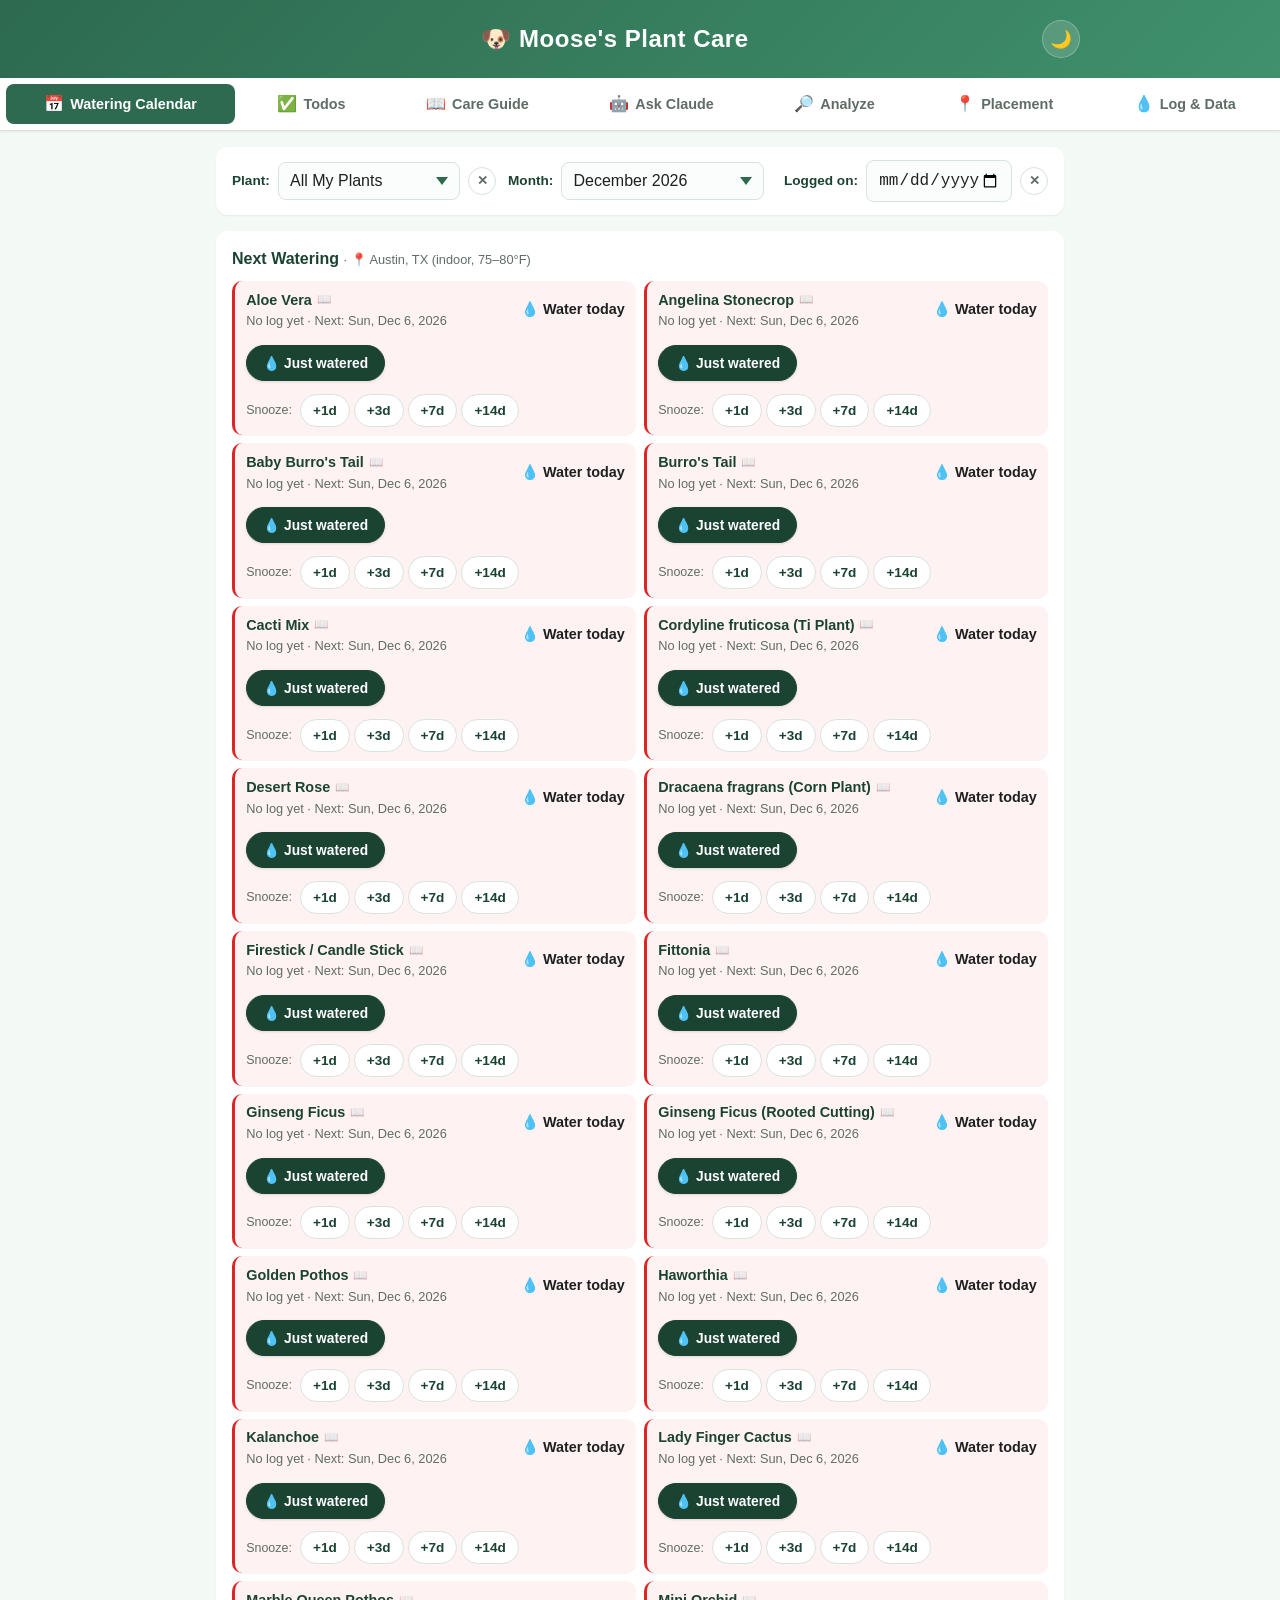
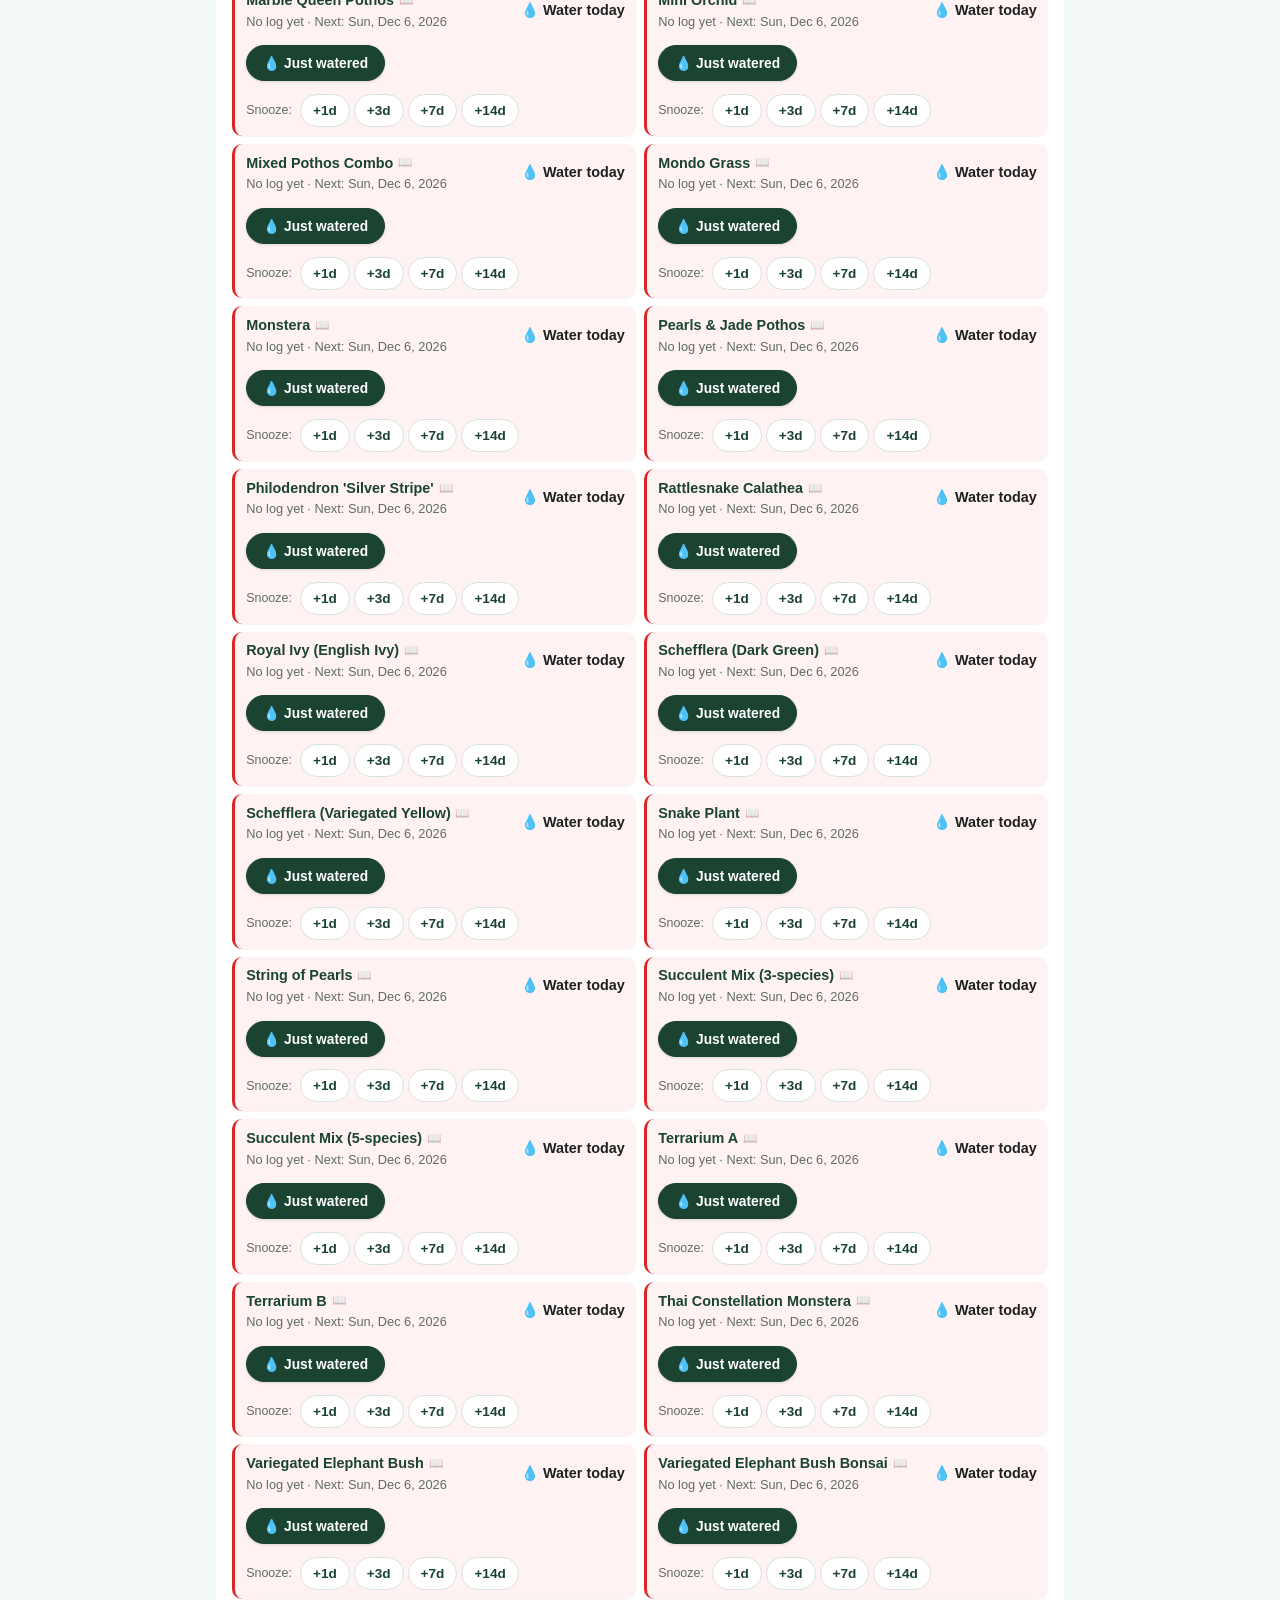
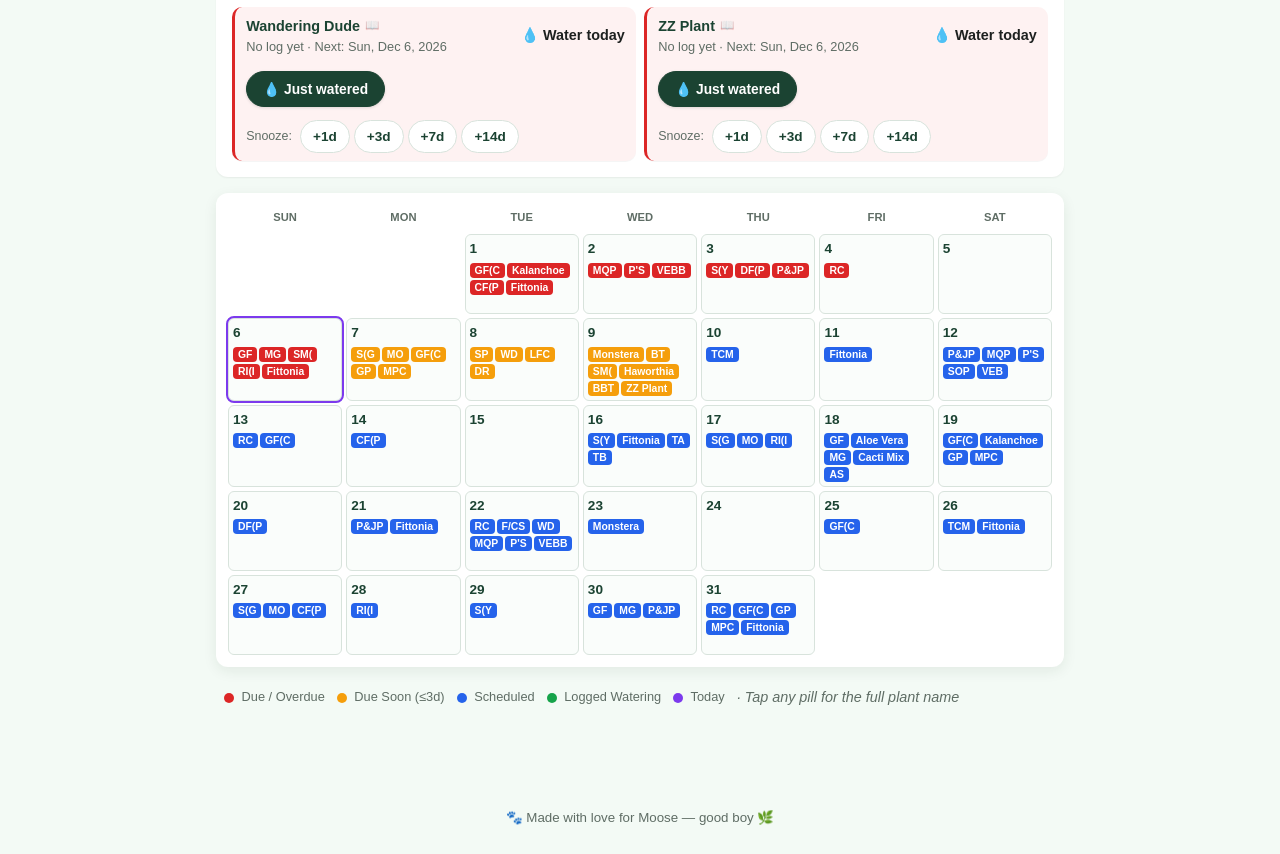
==== commit 82fcb19b: "Add Care Library, Condition Log & Analyze tab Introduce a structured Care Library (js/care-library.j" ====
--- a/offline/Mooses-Plant-Care.html
+++ b/offline/Mooses-Plant-Care.html
@@ -3280,6 +3280,293 @@
   box-shadow: 0 0 18px rgba(224, 169, 79, 0.6);
 }
 
+/* ===== Care Library extras (chopstick / prop / troubleshoot) ===== */
+.care-extra {
+  margin: 0 0 0.85rem 0;
+  padding: 0.75rem 0.85rem;
+  border: 1px solid var(--border);
+  border-radius: 12px;
+  background: linear-gradient(135deg, rgba(45, 106, 79, 0.06), rgba(224, 169, 79, 0.05));
+}
+html[data-theme="dark"] .care-extra {
+  background: linear-gradient(135deg, rgba(163, 224, 107, 0.07), rgba(224, 169, 79, 0.05));
+}
+.care-extra h4 {
+  margin: 0 0 0.4rem 0;
+  font-size: 0.98rem;
+}
+.care-extra .muted.small { margin: 0 0 0.55rem 0; }
+.chopstick-steps,
+.chopstick-tips {
+  margin: 0.4rem 0 0.6rem 1.1rem;
+  padding: 0;
+  line-height: 1.45;
+  font-size: 0.9rem;
+}
+.chopstick-steps {
+  list-style: decimal;
+  padding-left: 1.25rem;
+  margin-left: 0.25rem;
+}
+.chopstick-plant-specific {
+  margin: 0.55rem 0 0.75rem;
+  padding: 0.65rem 0.75rem;
+  border: 1px solid var(--border);
+  border-radius: 10px;
+  background: var(--paper);
+}
+.chopstick-plant-specific h4 {
+  margin: 0 0 0.45rem 0;
+  font-size: 0.92rem;
+}
+.chopstick-plant-grid {
+  display: flex;
+  flex-direction: column;
+  gap: 0.4rem;
+}
+.chopstick-plant-row {
+  display: grid;
+  grid-template-columns: 7.5rem 1fr;
+  gap: 0.45rem 0.65rem;
+  font-size: 0.86rem;
+  line-height: 1.4;
+}
+.chopstick-plant-key {
+  font-weight: 650;
+  color: var(--muted, #6b7280);
+}
+.chopstick-plant-val { min-width: 0; }
+@media (max-width: 480px) {
+  .chopstick-plant-row { grid-template-columns: 1fr; gap: 0.15rem; }
+}
+.care-data-table {
+  width: 100%;
+  border-collapse: collapse;
+  font-size: 0.84rem;
+  margin: 0.4rem 0 0.6rem 0;
+}
+.care-data-table th,
+.care-data-table td {
+  border: 1px solid var(--border);
+  padding: 0.4rem 0.5rem;
+  text-align: left;
+  vertical-align: top;
+}
+.care-data-table th {
+  background: rgba(0, 0, 0, 0.04);
+  font-weight: 600;
+}
+html[data-theme="dark"] .care-data-table th {
+  background: rgba(255, 255, 255, 0.06);
+}
+.prop-success {
+  white-space: nowrap;
+  font-weight: 650;
+  color: var(--primary);
+}
+.care-extra-sources { margin-top: 0.4rem; font-size: 0.82rem; }
+.care-extra-sources ul { margin: 0.35rem 0 0 1rem; padding: 0; }
+
+.trouble-list { display: flex; flex-direction: column; gap: 0.4rem; }
+.trouble-item {
+  border: 1px solid var(--border);
+  border-radius: 10px;
+  background: var(--paper);
+  padding: 0;
+}
+.trouble-item > summary {
+  cursor: pointer;
+  list-style: none;
+  display: flex;
+  gap: 0.45rem;
+  align-items: flex-start;
+  padding: 0.55rem 0.7rem;
+  font-weight: 600;
+  font-size: 0.9rem;
+}
+.trouble-item > summary::-webkit-details-marker { display: none; }
+.trouble-body {
+  padding: 0 0.75rem 0.65rem 0.75rem;
+  font-size: 0.88rem;
+  line-height: 1.45;
+}
+.trouble-body p { margin: 0.25rem 0; }
+.trouble-item.urgency-high { border-left: 3px solid #dc2626; }
+.trouble-item.urgency-normal { border-left: 3px solid #ca8a04; }
+.trouble-item.urgency-low { border-left: 3px solid #16a34a; }
+
+@media (max-width: 560px) {
+  .prop-table thead { display: none; }
+  .prop-table tr {
+    display: block;
+    border: 1px solid var(--border);
+    border-radius: 8px;
+    margin-bottom: 0.45rem;
+    padding: 0.35rem 0.45rem;
+  }
+  .prop-table td {
+    display: block;
+    border: none;
+    padding: 0.15rem 0;
+  }
+  .prop-table td::before {
+    content: attr(data-label);
+  }
+}
+
+/* ===== Care Guide — condition log + inline soil ===== */
+.plant-condition-section,
+.plant-soil-section {
+  margin: 0.85rem 0 1rem;
+}
+.plant-condition-section h3 {
+  margin: 0 0 0.35rem 0;
+  font-size: 1.05rem;
+}
+.plant-condition-form {
+  margin: 0.55rem 0 0.75rem;
+}
+.plant-condition-inputs {
+  display: grid;
+  grid-template-columns: 1fr 1fr;
+  gap: 0.55rem 0.65rem;
+  margin-bottom: 0.55rem;
+}
+.plant-condition-note-label { grid-column: 1 / -1; }
+.plant-condition-inputs label {
+  display: flex;
+  flex-direction: column;
+  gap: 0.25rem;
+  font-size: 0.85rem;
+}
+.plant-condition-inputs input,
+.plant-condition-inputs select {
+  padding: 0.45rem 0.55rem;
+  border: 1px solid var(--border);
+  border-radius: 8px;
+  background: var(--paper);
+  color: var(--text);
+  font: inherit;
+}
+html[data-theme="dark"] .plant-condition-inputs input,
+html[data-theme="dark"] .plant-condition-inputs select {
+  background: rgba(255, 255, 255, 0.06);
+}
+.plant-condition-list {
+  display: flex;
+  flex-direction: column;
+  gap: 0.4rem;
+}
+.plant-condition-item {
+  display: flex;
+  align-items: flex-start;
+  justify-content: space-between;
+  gap: 0.5rem;
+  padding: 0.5rem 0.65rem;
+  border: 1px solid var(--border);
+  border-radius: 10px;
+  background: var(--paper);
+  border-left-width: 3px;
+}
+.plant-condition-item.tone-good { border-left-color: #16a34a; }
+.plant-condition-item.tone-ok { border-left-color: #ca8a04; }
+.plant-condition-item.tone-warn { border-left-color: #ea580c; }
+.plant-condition-item.tone-bad { border-left-color: #dc2626; }
+.plant-condition-item-main {
+  display: flex;
+  flex-wrap: wrap;
+  gap: 0.35rem 0.65rem;
+  align-items: baseline;
+  font-size: 0.88rem;
+}
+.plant-condition-rating-badge { font-weight: 700; }
+.plant-condition-date { color: var(--muted, #6b7280); font-size: 0.82rem; }
+.plant-condition-note-text { flex: 1 1 100%; }
+.plant-condition-delete {
+  border: none;
+  background: transparent;
+  cursor: pointer;
+  padding: 0.15rem;
+  line-height: 1;
+  opacity: 0.7;
+}
+.plant-condition-delete:hover { opacity: 1; }
+.plant-condition-empty { padding: 0.25rem 0; }
+.analyze-includes-hint { margin: 0.15rem 0 0; }
+
+@media (max-width: 480px) {
+  .plant-condition-inputs { grid-template-columns: 1fr; }
+}
+
+/* ===== Analyze tab ===== */
+.analyze-intro { padding: 4px 4px 12px 4px; }
+.analyze-intro h2 { margin: 0 0 6px 0; }
+.analyze-intro p { margin: 0 0 12px 0; line-height: 1.5; }
+.analyze-form {
+  background: var(--paper);
+  border: 1px solid var(--border);
+  border-radius: 12px;
+  padding: 0.85rem 1rem;
+  margin-bottom: 1rem;
+}
+.analyze-grid { display: flex; flex-direction: column; gap: 0.75rem; }
+.analyze-includes {
+  border: 1px solid var(--border);
+  border-radius: 10px;
+  padding: 0.55rem 0.75rem 0.7rem;
+  margin: 0;
+  display: flex;
+  flex-wrap: wrap;
+  gap: 0.65rem 1rem;
+}
+.analyze-includes legend {
+  padding: 0 0.35rem;
+  font-size: 0.85rem;
+  font-weight: 600;
+}
+.analyze-includes label {
+  display: inline-flex;
+  align-items: center;
+  gap: 0.35rem;
+  font-size: 0.9rem;
+}
+.analyze-extra-row textarea {
+  width: 100%;
+  min-height: 3.2rem;
+  resize: vertical;
+  border: 1px solid var(--border);
+  border-radius: 8px;
+  padding: 0.5rem 0.65rem;
+  background: var(--paper);
+  color: var(--text);
+  font: inherit;
+}
+html[data-theme="dark"] .analyze-extra-row textarea {
+  background: rgba(255, 255, 255, 0.06);
+}
+.analyze-actions {
+  display: flex;
+  flex-wrap: wrap;
+  gap: 0.5rem;
+  margin-top: 0.85rem;
+}
+.analyze-status { margin: 0.55rem 0 0; min-height: 1.2em; }
+.analyze-status.ok { color: var(--actual, #16a34a); }
+.analyze-status.err { color: #dc2626; }
+.analyze-result {
+  background: var(--paper);
+  border: 1px solid var(--border);
+  border-radius: 12px;
+  padding: 0.9rem 1rem;
+  min-height: 2rem;
+}
+.analyze-result:empty { display: none; }
+.analyze-result-head h3 { margin: 0 0 0.25rem 0; font-size: 1.05rem; }
+.analyze-result-head p { margin: 0 0 0.75rem 0; }
+.analyze-result-body { font-size: 0.92rem; line-height: 1.5; }
+.analyze-result-body h4 { margin: 0.85rem 0 0.35rem; font-size: 0.98rem; }
+.analyze-result-body ul { margin: 0.3rem 0 0.6rem 1.1rem; padding: 0; }
+
 /* ===== Responsive tweaks ===== */
 @media (min-width: 600px) {
   .plant-selector,
@@ -3326,8 +3613,8 @@
     <button class="tab-btn" role="tab" aria-selected="false" data-tab="chat">
       <span class="tab-icon">🤖</span> Ask Claude
     </button>
-    <button class="tab-btn" role="tab" aria-selected="false" data-tab="soil">
-      <span class="tab-icon">🪴</span> Soil Mix
+    <button class="tab-btn" role="tab" aria-selected="false" data-tab="analyze">
+      <span class="tab-icon">🔎</span> Analyze
     </button>
     <button class="tab-btn" role="tab" aria-selected="false" data-tab="placement">
       <span class="tab-icon">📍</span> Placement
@@ -3578,17 +3865,49 @@
       </div>
     </div>
 
-    <!-- =================== SOIL MIX TAB =================== -->
-    <section id="tab-soil" class="tab-panel" role="tabpanel">
-      <div class="soil-intro">
-        <h2>🪴 Current Soil Mix</h2>
+    <!-- =================== ANALYZE TAB =================== -->
+    <section id="tab-analyze" class="tab-panel" role="tabpanel">
+      <div class="analyze-intro">
+        <h2>🔎 Care Analyzer</h2>
         <p class="muted">
-          Each card shows the soil mix you currently have your plant in (or
-          <em>pending</em> if not set yet) plus a research-based recommendation.
-          Update a plant's soil from the <strong>Log &amp; Data → Plant Profile</strong> form.
+          Always includes the plant's profile (pot, category, soil, ideal conditions,
+          recommended rooms, room-plan assignment). Optionally adds watering log,
+          condition log, care notes, and todos — then asks Claude for feedback
+          (or runs a local summary if no API key). Uses the same Anthropic key as
+          <strong>Ask Claude</strong>.
         </p>
       </div>
-      <div id="soil-cards" class="soil-cards"></div>
+
+      <form id="analyze-form" class="analyze-form" autocomplete="off">
+        <div class="analyze-grid">
+          <div class="form-row">
+            <label for="analyze-plant">Plant</label>
+            <select id="analyze-plant" aria-label="Plant to analyze"></select>
+          </div>
+          <fieldset class="analyze-includes">
+            <legend>Include</legend>
+            <label><input type="checkbox" id="analyze-include-water" checked /> Watering log</label>
+            <label><input type="checkbox" id="analyze-include-conditions" checked /> Condition log</label>
+            <label><input type="checkbox" id="analyze-include-notes" checked /> Care notes</label>
+            <label><input type="checkbox" id="analyze-include-todos" checked /> Todos</label>
+          </fieldset>
+          <p class="muted small analyze-includes-hint">
+            Plant profile details (pot, category, soil, ideal conditions, recommended rooms, your room-plan assignment) are always included.
+          </p>
+          <div class="form-row analyze-extra-row">
+            <label for="analyze-extra">Extra context (optional)</label>
+            <textarea id="analyze-extra" rows="2" maxlength="800" placeholder="e.g. Yellowing after last weekend's soak; just moved to 1F bathroom…"></textarea>
+          </div>
+        </div>
+        <div class="analyze-actions">
+          <button type="submit" class="primary-btn" id="analyze-run-btn">🔎 Run analysis</button>
+          <button type="button" class="secondary-btn" id="analyze-local-btn">📋 Local summary only</button>
+          <button type="button" class="secondary-btn" id="analyze-save-btn" hidden>💾 Save result to plant notes</button>
+        </div>
+        <p id="analyze-status" class="analyze-status muted small" aria-live="polite"></p>
+      </form>
+
+      <article id="analyze-result" class="analyze-result" aria-live="polite"></article>
     </section>
 
     <!-- =================== PLACEMENT TAB =================== -->
@@ -6699,6 +7018,827 @@
 ];
 const TODO_CATEGORY_MAP = TODO_CATEGORIES.reduce((m, c) => (m[c.id] = c, m), {});
 
+/* ============ inlined from js/care-library.js ============ */
+/**
+ * care-library.js — shared Care Guide extras
+ * ----------------------------------------------------------------------------
+ * - Chopstick / wooden-skewer soil moisture check (research-backed guide)
+ * - Propagation methods with typical first-timer success rates
+ * - Exhaustive troubleshooting matrices (symptom → causes → fix)
+ *
+ * Lookups fall back from plant-specific → category defaults so every owned
+ * plant gets structured content even if tips.* prose is still the primary text.
+ */
+"use strict";
+
+/* ========== 1. Chopstick soil-moisture check ========== */
+const CHOPSTICK_SOIL_CHECK = {
+  title: "Chopstick / wooden skewer soil check",
+  summary:
+    "A bare wooden chopstick or bamboo skewer reads moisture deeper than a fingertip — especially useful in tall pots where the surface dries while the root zone stays wet.",
+  steps: [
+    "Use an unfinished / unlacquered wooden chopstick or bamboo skewer (takeout chopsticks are ideal). Lacquered wood will not absorb moisture and gives a false reading.",
+    "Insert at a ~45° angle, 2–3 inches away from the main stem (reduces risk of spearing a thick feeder root). Push toward the lower root zone — mid-pot or near the bottom for deep pots.",
+    "Leave it in place 30–60 seconds (up to 1–2 minutes in dense / peat-heavy mix) so the wood can wick moisture.",
+    "Pull it out and read the stick (see chart below). Wipe clean and let dry before reusing, or keep one stick per plant to avoid cross-contaminating pests."
+  ],
+  reading: [
+    { look: "Clean, dry, light-colored wood", meaning: "Soil is dry at that depth → water (if this plant wants a dry-down)." },
+    { look: "Dark damp patches / soil clinging", meaning: "Still moist → wait. Check again in 1–2 days." },
+    { look: "Soaked dark along most of the stick", meaning: "Too wet at depth → do NOT water; improve airflow / check drainage / suspect overwatering." },
+    { look: "Dry at tip, damp near the middle", meaning: "Surface/upper zone dry but mid-zone still wet — common in big pots; wait before a full soak." }
+  ],
+  plantTips: [
+    "Match the reading to THIS plant's soil-moisture ideal (see Ideal vs Passing above) — a cactus wants a dry stick; a Fittonia / Calathea wants just-moist, not bone dry.",
+    "In no-drainage containers (e.g. glass bowls), always tilt-check for a water reservoir after a wet reading.",
+    "Don't jab the same hole daily — rotate insertion spots so you don't create a compacted channel.",
+    "Combine with pot-weight and leaf cues. The calendar is a reminder; the stick (or finger) is the decision."
+  ],
+  sources: [
+    { label: "Weekand / Parade — Measuring moisture with wooden chopsticks", url: "https://www.weekand.com/home-garden/article/check-soil-moisture-chopstick-18003403.php" },
+    { label: "The Garden Magazine — Chopstick deep-root moisture check", url: "https://thegardenmagazine.com/how-to-use-a-simple-chopstick-to-check-the-moisture-level-of-deep-houseplant-roots/" },
+    { label: "House Outlook — Untreated chopstick watering hack", url: "https://houseoutlook.com/never-overwater-plants-hack/" },
+    { label: "Texas A&M AgriLife — Soil feel / moisture guidance (context)", url: "https://agrilifeextension.tamu.edu/" }
+  ]
+};
+
+/* ========== Helpers ========== */
+function _m(method, success, timeline, notes) {
+  return { method, success, timeline, notes };
+}
+function _t(symptom, causes, fix, urgency) {
+  return { symptom, causes, fix, urgency: urgency || "normal" };
+}
+/** Per-plant chopstick guidance: depth to probe + how to act on the reading. */
+function _c(depth, waterWhen, waitWhen, notes) {
+  return { depth, waterWhen, waitWhen, notes: notes || "" };
+}
+
+/* ========== 1b. Per-plant chopstick depth & readings ==========
+ * Tuned to each owned plant's pot size + researched soilMoisture ideal
+ * (from plants-data.js watering tips / conditions).
+ */
+const CHOPSTICK_BY_PLANT = {
+  prayer_plant: _c(
+    "Insert ~1\" deep in the 6.5\" pot (shallow-rooted Calathea — don't chase the bottom).",
+    "Stick barely damp or dry at 1\" AND soil below still feels cool → water soon with filtered water. Ideal is evenly lightly moist, not bone dry.",
+    "Stick dark/damp at 1\" with soil clinging → wait. Recheck next day.",
+    "Never wait for a bone-dry stick — this plant crisps and stops 'praying' if it dries out. Pair with humidity (1F Bath / humidifier)."
+  ),
+  monstera: _c(
+    "Insert 2–3\" deep (mid-zone of the 13.5\" pot). Surface crust lies — check mid-depth.",
+    "Clean/dry wood at ~2\" → deep soak until runoff (rewet the inner store-peat core, then let the whole mass dry evenly).",
+    "Dark/damp or soil clinging at 2\" → wait 1–2 days.",
+    "Dual-soil note: outer mix dries faster than the peat core — a dry tip with a damp mid-zone means wait, then soak thoroughly next time."
+  ),
+  thai_constellation: _c(
+    "Insert 1–2\" deep in the 5\" pot (most of the root zone in aroid mix).",
+    "Clean/dry at 1–2\" → deep drench, then drain fully. Thai Const rots easier than green Monstera — err dry.",
+    "Any dark dampness at 1–2\" → wait. When in doubt, wait 2 extra days in winter.",
+    "Small pot dries fast under AC; still prioritize stick over calendar. Cream tissue burns from overwater stress too."
+  ),
+  schefflera: _c(
+    "Insert 1–2\" deep in the 9\" pot.",
+    "Dry/clean at 1–2\" → water thoroughly.",
+    "Damp/dark at that depth → wait.",
+    "Variegated form wants even moisture without staying wet — mid-depth dry is the green light."
+  ),
+  schefflera_dark: _c(
+    "Insert ~1\" deep in the 5.5\" pot.",
+    "Dry at 1\" → water.",
+    "Damp at 1\" → wait.",
+    "Slightly more drought-tolerant than the variegated Schefflera; still don't leave soaked."
+  ),
+  mini_orchid: _c(
+    "Skip deep soil probing — this is bark. Slide the stick gently among bark chips 1–1.5\" in, or press a chip/root.",
+    "Bark chips dry + roots silvery-gray → soak the pot 10–15 min, then drain completely.",
+    "Bark still dark/wet or roots green/plump → wait. Never leave water in the crown.",
+    "Chopstick on bark is a secondary cue — silver roots are the primary Phalaenopsis signal."
+  ),
+  ginseng_ficus: _c(
+    "Insert ~½–1\" deep in the 7\" bonsai-style pot (shallow root zone).",
+    "Surface just dry / stick lightly dry at ½\" → water to runoff. Never bone-dry the whole rootball.",
+    "Cool damp stick at ½\" → wait a day.",
+    "Fast-draining bonsai mix + shallow pot = frequent checks in summer AC, not deep desert dry-downs."
+  ),
+  ginseng_ficus_cutting: _c(
+    "Insert only the tip (~¼–½\") in the 2\" starter pot — the whole plug is the root zone.",
+    "Top few mm dry on the stick → water to just-moist. Never let the tiny plug go hollow-light/bone dry.",
+    "Stick still dark/damp → wait; check again the same day in peak summer.",
+    "Establishing cutting: steadier moisture than the parent tree until roots fill the pot."
+  ),
+  snake_plant: _c(
+    "Insert 2–3\" deep in the 7.5\" pot — you want the mid/lower zone dry, not just the crust.",
+    "Stick clean/dry 2–3\" down → deep soak, then let drain. Rhizomes hate wet feet.",
+    "Any moisture on the stick at 2\"+ → wait (often another week).",
+    "Bone-dry between waterings. Overwatering is the #1 killer — trust a dry deep reading."
+  ),
+  aloe_vera: _c(
+    "Insert 1.5–2\" deep in the 8.5\" pot / gritty mix.",
+    "Clean dry stick at that depth → deep soak; empty saucer.",
+    "Damp/dark stick → wait. In winter, stretch even further if leaves stay plump.",
+    "Wrinkled lower leaves + dry stick = thirsty. Mushy leaves + damp stick = overwatered — stop watering."
+  ),
+  mondo_grass: _c(
+    "Insert ~1\" deep in the 7.5\" pot.",
+    "Dry at 1\" → water to even moisture (not a desert dry-down).",
+    "Damp at 1\" → wait.",
+    "Larger reservoir after the up-pot holds water longer than the old 5\" — don't water on the old cadence blindly."
+  ),
+  firestick: _c(
+    "Insert 1–1.5\" deep in the 4\" pot (full dry-down).",
+    "Bone-dry clean stick → water lightly/thoroughly once; let dry hard again. Stems just starting to wrinkle = also a cue.",
+    "Any dampness → wait. Long dry spells are normal.",
+    "⚠️ Caustic sap — gloves when handling. Prefer dry readings over frequent sips."
+  ),
+  kalanchoe: _c(
+    "Insert ~1\" deep in the 4\" pot.",
+    "Top 1\" dry on the stick → water at the soil line (avoid wetting flowers/leaves).",
+    "Damp at 1\" → wait.",
+    "During dark-treatment / dormancy for rebloom, keep even drier — stick should stay dry longer."
+  ),
+  burrows_tail: _c(
+    "Insert ~1\" deep along the pot edge (avoid stabbing the fragile cascading stems).",
+    "Bone-dry clean stick → soak, drain well.",
+    "Any dampness → wait. Slight pearl/leaf soft wrinkle + dry stick = thirsty.",
+    "Handle the pot, not the strands. Rot from wet soil is common — err dry."
+  ),
+  baby_burros_tail: _c(
+    "Insert ~¾–1\" deep at the pot rim in the 3\" pot.",
+    "Bone-dry stick → light soak, drain.",
+    "Damp stick → wait.",
+    "Even more fragile than mature Burro's Tail — confirm with stick before watering so you aren't lifting/handling it constantly."
+  ),
+  succulent_frankenstein_a: _c(
+    "Insert 1–1.5\" deep in the 4.5\" mix pot.",
+    "Completely dry stick → water thoroughly once.",
+    "Damp stick → wait. Water for the most drought-tolerant member of the mix.",
+    "If one species goes mushy while others look fine, the pot was too wet — next time wait for a fully dry stick."
+  ),
+  succulent_frankenstein_b: _c(
+    "Insert ~1\" deep in the 3.5\" pot.",
+    "Dry stick → water. Peperomia in the mix softens slightly before true Sedums need water — compromise on the dry side.",
+    "Damp stick → wait.",
+    "Mixed needs: when in doubt, wait. Separate pots later if one species always sulks."
+  ),
+  dracaena_fragrans: _c(
+    "Insert 2\" deep in the 13.5\" pot (ignore dry surface dust).",
+    "Dry/clean at 2\" → deep water; flush occasionally for fluoride tip-burn prevention.",
+    "Damp at 2\" → wait.",
+    "Large pot: mid-depth reading prevents watering a dry crust over a wet core."
+  ),
+  cordyline_fruticosa: _c(
+    "Insert 1–2\" deep in the 9.5\" pot.",
+    "Dry at 1–2\" → water thoroughly (filtered water preferred — fluoride sensitive).",
+    "Damp at that depth → wait.",
+    "Likes more even moisture than a cactus but still wants a clear dry-down at 1–2\"."
+  ),
+  assorted_cacti: _c(
+    "Insert 1.5–2\" deep toward the pot edge in the 7\" dish/pot.",
+    "Bone-dry stick the whole probed length → water deeply, then dry hard for weeks.",
+    "Any damp section → wait. Soft cactus + damp stick = emergency dry-out.",
+    "Mixed species: water only when the stick is fully dry so the wettest-intolerant cactus isn't drowned."
+  ),
+  royal_ivy: _c(
+    "Insert ~1\" deep in the 5\" pot.",
+    "Dry at 1\" → water evenly; keep foliage airflow high (mite prevention).",
+    "Damp at 1\" → wait.",
+    "Don't keep perpetually wet — damp stick + dry AC is a spider-mite magnet combo if leaves are dusty."
+  ),
+  wandering_dude: _c(
+    "Insert ~1\" deep in the 4\" glass bowl. Also tilt the bowl and look for a water reservoir at the bottom.",
+    "Top 1\" dry on the stick AND no standing water visible → water sparingly (no-drain bowl).",
+    "Damp stick OR visible water at the glass bottom → do not water; tilt-drain if pooled.",
+    "⚠️ No drainage — a wet stick is more dangerous here than in a holed pot. False-drainage pebbles help but don't replace tilt checks."
+  ),
+  golden_pothos: _c(
+    "Insert 1–2\" deep in the 5\" pot.",
+    "Dry at 1–2\" → soak thoroughly.",
+    "Damp → wait.",
+    "Very forgiving; stick still beats watering on a fixed day when AC swings."
+  ),
+  pearls_jade_pothos: _c(
+    "Insert ~1\" deep in the 3\" pot.",
+    "Stick just-dry at 1\" (lightly dry, not desert-bone-dry for weeks) → water. Prefers not to sit bone dry long.",
+    "Cool damp stick → wait.",
+    "Small pot + brighter light needs: check more often than Golden, but don't keep soggy."
+  ),
+  pothos_combo: _c(
+    "Insert ~1\" deep in the 4\" pot.",
+    "Dry at 1\" → water (slightly drier cadence than a pure Satin-only pot).",
+    "Damp → wait.",
+    "Mixed cultivars: water when the stick says dry so Satin/Marble pieces aren't sitting wet for Golden's sake."
+  ),
+  fittonia: _c(
+    "Insert only ~½–¾\" in the 1\" pot / shallow media — the whole volume is root zone.",
+    "Stick just losing dampness (barely moist→dry) → water immediately. Never wait for bone-dry.",
+    "Still clearly damp → wait a few hours and recheck; don't add water on top of wet media.",
+    "Drama-queen wilt is usually thirst — but confirm with the stick so you don't drown a collapsed-overwatered plant."
+  ),
+  marble_queen_pothos: _c(
+    "Insert ~1\" deep in the 4\" pot.",
+    "Dry at 1\" → deep water.",
+    "Damp → wait.",
+    "White variegation browns from both underwater stress and sun; stick keeps watering consistent."
+  ),
+  philodendron_silver_stripe: _c(
+    "Insert ~1\" deep in the 4\" pot.",
+    "Dry at 1\" → soak.",
+    "Damp → wait.",
+    "Same trailing-aroid rule as pothos: mid-surface dry reading is enough in a small pot."
+  ),
+  haworthia: _c(
+    "Insert ~1\" deep in the 3\" pot; avoid jamming into the rosette center.",
+    "Bone-dry stick → water at the soil line only (not into the leaves).",
+    "Damp stick → wait a long time — these want hard dry-downs.",
+    "Water in the crown + damp stick = rot risk. Always water the soil, read the stick."
+  ),
+  sedum_angelina: _c(
+    "Insert ~1\" deep in the 3\" pot.",
+    "Dry to barely-dry stick → water; bright light keeps growth compact.",
+    "Damp → wait.",
+    "Color (gold/orange) is light-driven; watering still follows a dry stick, not the calendar."
+  ),
+  string_of_pearls: _c(
+    "Insert ~1–1.5\" deep near the rim of the 5\" pot (don't drag through pearl strands).",
+    "Completely dry stick → soak from the bottom or carefully at soil, then drain.",
+    "Any dampness → wait. Shriveled pearls + dry stick = water; mushy pearls + damp stick = rot.",
+    "Most-killed succulent in the collection — stick must be dry, not 'almost dry.'"
+  ),
+  lady_finger_cactus: _c(
+    "Insert 1–1.5\" deep in the 4\" pot.",
+    "Fully dry stick → water thoroughly once; dry hard again for weeks.",
+    "Damp stick → wait. Soft base + damp stick = cut away rot culture.",
+    "Never bathroom humidity. Full dry-down is non-negotiable."
+  ),
+  variegated_elephant_bush: _c(
+    "Insert 1–1.5\" deep in the 5\" pot.",
+    "Dry to slightly dry stick → soak-and-dry. Leaves puckering = also thirsty.",
+    "Damp stick → wait.",
+    "Variegation wants strong light; watering still waits on a dry reading after the recent repot settle."
+  ),
+  variegated_elephant_bush_bonsai: _c(
+    "Insert ½–¾\" deep — shallow bonsai pot is almost all root zone.",
+    "Dry-to-slightly-moist stick → water. Shallow pots swing dry fast in summer.",
+    "Still damp → wait a day; check again sooner than the parent plant.",
+    "Rooted division (not a cutting): no long moist rooting phase — treat like the parent in a faster-drying pot."
+  ),
+  zz_plant: _c(
+    "Insert ~2\" deep in the 4\" pot (top 2\" should go bone dry).",
+    "Clean dry stick at 2\" → water thoroughly, then ignore for a long stretch.",
+    "Any moisture at 2\" → wait. Yellow stalks + damp stick = overwatering.",
+    "Rhizomes store water — a dry deep stick is required. Bulging nursery pot is a repot cue, not a water cue."
+  ),
+  desert_rose: _c(
+    "Insert 1.5–2\" deep in the 5\" pot / gritty mix.",
+    "Growing season: fully dry stick → water well, then dry hard. Dormancy (cool/short days): keep dry for long stretches even if leaves yellow/drop.",
+    "Damp stick → wait. Soft caudex + damp stick = rot emergency.",
+    "Winter dormancy overrides summer cadence — dry stick does NOT always mean water in dormancy."
+  ),
+  terrarium_a: _c(
+    "Do not use a deep chopstick as the primary tool — sealed jar moisture is read by glass condensation + surface look.",
+    "Add 1–2 tsp distilled water only if there is NO morning condensation for 7+ days and the surface looks dry.",
+    "Morning fog that clears by afternoon = perfect — do nothing. Constant fog / pooling = vent, don't add water.",
+    "A chopstick can gently check the top ½\" substrate if needed, but venting and condensation beat probing."
+  ),
+  terrarium_b: _c(
+    "Same as Terrarium A — condensation + surface, not deep probing.",
+    "No AM condensation for a week + dry surface → tiny distilled top-up.",
+    "Persistent fog / pooling → vent; do not water.",
+    "Compare with the healthier twin jar as a control before adding water."
+  )
+};
+
+const CATEGORY_CHOPSTICK = {
+  tropical: _c(
+    "Insert 1–2\" deep (or mid-pot in containers over 10\").",
+    "Dry/clean at the check depth → water thoroughly.",
+    "Damp/dark stick → wait.",
+    "Match to the plant's soil-moisture ideal — humidity lovers rarely want a bone-dry stick."
+  ),
+  pothos: _c(
+    "Insert ~1–2\" deep.",
+    "Dry at that depth → soak.",
+    "Damp → wait.",
+    "Trailing aroids are forgiving; stick still prevents chronic overwatering in AC."
+  ),
+  succulent: _c(
+    "Insert 1–2\" deep toward the pot edge.",
+    "Bone-dry clean stick → water once, then dry hard.",
+    "Any dampness → wait.",
+    "Err dry. Mushy leaves + damp stick = stop watering and check roots."
+  ),
+  cactus: _c(
+    "Insert 1–2\" deep.",
+    "Fully dry stick → water thoroughly; dry for weeks.",
+    "Damp → wait.",
+    "Full dry-downs only."
+  ),
+  succulent_like: _c(
+    "Insert 2–3\" deep for rhizome plants; 1–2\" for smaller pots.",
+    "Deep zone dry → soak.",
+    "Moisture at depth → wait.",
+    "Snake-plant types store water — deep dry reading required."
+  ),
+  bonsai: _c(
+    "Insert ½–1\" deep (shallow pots).",
+    "Surface just dry on the stick → water; don't desiccate the whole rootball.",
+    "Still damp → wait a day; check more often in summer.",
+    "Shallow mix dries fast — depth is shallow, frequency is higher."
+  ),
+  ornamental_grass: _c(
+    "Insert ~1\" deep.",
+    "Dry at 1\" → water to even moisture.",
+    "Damp → wait.",
+    "Not a desert plant — avoid bone-dry stick for long stretches."
+  )
+};
+
+/* ========== 2. Category defaults ========== */
+const CATEGORY_PROPAGATION = {
+  tropical: [
+    _m("Stem cuttings in water", "80–90%", "2–6 weeks", "Node required. Change water when cloudy; pot up at 1–3\" roots."),
+    _m("Stem cuttings in soil / sphagnum", "75–90%", "3–6 weeks", "Keep barely moist + warm; stronger soil roots than water."),
+    _m("Division (clumping types)", "85–95%", "Immediate", "Each piece needs roots + shoots. Best at spring repot."),
+    _m("Air layering", "90–95%", "4–10 weeks", "Safest for valuable vines — plant stays attached until rooted.")
+  ],
+  pothos: [
+    _m("Stem cuttings in water", "90–98%", "1–3 weeks", "Node mandatory. Fastest, most visual method."),
+    _m("Stem cuttings in soil", "90–95%", "2–4 weeks", "Skip transplant shock; keep lightly moist until tug-resistant."),
+    _m("Multiple nodes in one pot", "90%+", "2–4 weeks", "Best for a full basket — 3–7 cuttings together.")
+  ],
+  succulent: [
+    _m("Stem / tip cuttings (callus → soil)", "70–90%", "2–6 weeks", "Callus 1–3 days; plant in dry mix; wait ~1 week to water."),
+    _m("Leaf cuttings", "40–70%", "4–12 weeks", "Species-dependent — Sedum/Kalanchoe often good; Aloe leaf cuttings rarely work."),
+    _m("Offsets / pups / division", "85–95%", "Immediate–4 weeks", "Highest success when the offset already has roots."),
+    _m("Water rooting", "50–75%", "2–6 weeks", "Works for some (Portulacaria, Kalanchoe); rot risk higher than soil.")
+  ],
+  cactus: [
+    _m("Offsets / pups", "85–95%", "Immediate–4 weeks", "Let callus, plant in dry cactus mix, delay first water."),
+    _m("Stem cuttings (segments)", "70–85%", "3–8 weeks", "Callus thoroughly; bright light; rare water until rooted."),
+    _m("Water rooting", "40–60%", "4–8 weeks", "Not preferred — high rot risk.")
+  ],
+  succulent_like: [
+    _m("Division / rhizome split", "90–95%", "Immediate", "Best way to keep variegation (e.g. Snake Plant Laurentii)."),
+    _m("Leaf cuttings in water or soil", "60–80%", "4–12 weeks", "Mark the 'bottom' end; pups take months."),
+    _m("Rhizome cuttings", "70–85%", "4–8 weeks", "Keep barely moist, warm, bright indirect.")
+  ],
+  bonsai: [
+    _m("Hardwood / branch cuttings", "60–75%", "4–8 weeks", "Rooting hormone + humidity dome helps a lot."),
+    _m("Air layering", "80–90%", "6–12 weeks", "Best for thicker trunks / caudex-style bases."),
+    _m("Rooted division (existing roots)", "90%+", "Settle 1–3 weeks", "If a branch comes off with rootball, treat as established — not a fresh cutting.")
+  ],
+  ornamental_grass: [
+    _m("Division", "90–95%", "Immediate", "Primary method — split clumps in spring."),
+    _m("Seed", "40–70%", "Weeks–months", "Slow; cultivar traits may not come true.")
+  ]
+};
+
+const CATEGORY_TROUBLESHOOTING = {
+  tropical: [
+    _t("Yellow leaves", "Overwatering / root rot (most common); sometimes underwatering or natural old-leaf shed", "Chopstick/finger-check soil. Wet + yellow → hold water, inspect roots. Dry + yellow/crispy → soak thoroughly.", "high"),
+    _t("Brown crispy tips/edges", "Low humidity (Central Texas AC), tap-water salts/fluoride, inconsistent watering", "Raise humidity, switch to filtered water, flush soil monthly, keep watering even.", "normal"),
+    _t("Drooping / wilting", "Thirst OR root rot — opposite fixes", "Check soil first. Dry → water. Wet → unpot, trim mushy roots, refresh mix.", "high"),
+    _t("Leaf curl", "Underwatering, low humidity, or heat/AC blast", "Water if dry; move off vents; raise humidity.", "normal"),
+    _t("Leggy / small new leaves", "Insufficient light", "Move closer to bright indirect window or add grow light 10–12 hrs.", "normal"),
+    _t("Pests (mites, mealybugs, scale)", "Dry indoor air + dusty leaves invite mites; mealy/scale hitchhike on new plants", "Isolate. Rinse, alcohol swabs for mealy/scale, insecticidal soap or neem weekly ×3.", "high"),
+    _t("No new growth for months", "Winter slowdown, low light, rootbound, or nutrient stall", "Check season + light first. Repot if circling roots. Resume light feed in spring.", "low"),
+    _t("Fungus gnats", "Chronically wet surface soil", "Let top inch dry, sticky traps, bottom-water, optional BTi (mosquito bits).", "normal")
+  ],
+  pothos: [
+    _t("Yellow leaves", "Overwatering #1; also old leaves at base of vine", "Confirm with chopstick. Cut yellow leaves; fix watering cadence.", "normal"),
+    _t("Variegation fading to green", "Light too low", "Brighter indirect light; Marble Queen / Pearls & Jade need more than Golden.", "normal"),
+    _t("Brown spots / black mushy stems", "Stem/root rot from wet soil", "Cut to healthy tissue, root healthy nodes in water, discard mush.", "high"),
+    _t("Sparse long vines", "Low light + never pinched", "Pinch tips, increase light, pot several cuttings together.", "low"),
+    _t("Wilting in wet soil", "Root rot", "Unpot, trim, fresh aroid mix, water sparingly 2 weeks.", "high")
+  ],
+  succulent: [
+    _t("Mushy / translucent leaves or stem", "Overwatering / rot", "Unpot, cut to firm tissue, callus, repot dry cactus mix; wait 5–14 days to water.", "high"),
+    _t("Wrinkled / puckered leaves", "Underwatering (or failed roots)", "Soak thoroughly if roots OK. If no recovery, check for rot.", "normal"),
+    _t("Etiolation (stretching, pale)", "Not enough light", "Move to brighter / direct-sun appropriate window or strong grow light 12–14 hrs.", "normal"),
+    _t("Sunburn (bleached / brown patches)", "Sudden move to harsh sun", "Filter light 1–2 weeks when relocating; scars stay but new growth OK.", "normal"),
+    _t("Mealybugs (white cotton)", "Common on succulents", "Alcohol dab, isolate, neem/soap weekly ×3.", "high"),
+    _t("Leaves dropping from touch (Sedum morganianum)", "Normal fragility + sometimes thirst or overwater stress", "Handle by pot not stems; check moisture before assuming disease.", "low")
+  ],
+  cactus: [
+    _t("Soft base / black rot", "Overwatering or humid stagnant air", "Surgery: cut above rot, callus, repot dry. Never bathroom humidity.", "high"),
+    _t("Etiolation (thin stretching)", "Insufficient sun", "Full sun window or high-PPFD grow light; stretched growth won't reverse.", "normal"),
+    _t("Yellowing / corking", "Natural basal corking vs overwater", "Hard cork = age OK; soft yellow = trouble — inspect roots.", "normal")
+  ],
+  succulent_like: [
+    _t("Mushy rhizomes / collapsing leaves", "Chronic overwatering", "Cut rot, dry, repot in gritty mix; long dry stretch before next water.", "high"),
+    _t("Wrinkled curling leaves", "Severe drought", "Deep soak until runoff; leaves plump in 24–48 hrs if roots alive.", "normal"),
+    _t("Brown tips", "Fluoride/chlorine in tap water or inconsistent water", "Filtered water; even cadence.", "low")
+  ],
+  bonsai: [
+    _t("Sudden mass leaf drop", "Move shock, light change, draft, or watering swing", "Stabilize location & schedule; buds often return in 2–4 weeks.", "normal"),
+    _t("Yellow leaves + wet soil", "Overwatering in shallow bonsai pot still possible if mix stays soggy", "Check roots; refresh fast-drain mix; extend dry interval.", "high"),
+    _t("Dry crispy edges in tiny pot", "Shallow pot dried out completely", "Water sooner; never let bonsai pots go bone-dry for days in summer.", "normal")
+  ],
+  ornamental_grass: [
+    _t("Brown leaf tips", "Underwatering, low humidity, or fluoride", "Even moisture; trim tips; filtered water helps.", "low"),
+    _t("Thinning / sparse clump", "Low light or need for spring shear", "Brighter spot; shear to 2–3\" in early spring.", "low")
+  ]
+};
+
+/* ========== 3. Plant-specific propagation (all owned plants) ========== */
+const PROPAGATION_LIBRARY = {
+  prayer_plant: [
+    _m("Division (ONLY reliable method)", "~90%", "Immediate + 1–2 wk sulk", "Rhizome clumps with roots + leaves. Stem/leaf cuttings will NOT root — they rot."),
+    _m("Stem cuttings in water/soil", "~0–10%", "Fails", "Common beginner mistake with Calathea/Goeppertia — skip.")
+  ],
+  monstera: [
+    _m("Water cuttings (node + leaf)", "80–90%", "Roots 2–4 wks; pot-ready 3–6 wks", "Node required; aerial root speeds success. Change cloudy water."),
+    _m("Soil / sphagnum cuttings", "75–85%", "3–6 weeks", "Stronger roots; keep humid and barely moist."),
+    _m("Air layering", "90–95%", "4–8 weeks", "Best for valuable vines / first-timers who want low risk. Sever only after 1–2\" roots."),
+    _m("Wet-stick / node-only", "50–70%", "2–4+ months", "Possible but slower and fussier — not first-timer friendly.")
+  ],
+  thai_constellation: [
+    _m("Air layering", "90%+", "6–10 weeks", "Safest for expensive variegated tissue. Pick a node with plenty of green."),
+    _m("Sphagnum / humidity cuttings", "80%+", "4–6 weeks", "Better than plain water for Thai Const."),
+    _m("Water cuttings", "70–80%", "4–8 weeks", "Slower than green Monstera. Avoid all-cream nodes — they starve."),
+    _m("All-white node cuttings", "<20%", "Usually fail", "No chlorophyll — discard or don't bother.")
+  ],
+  ginseng_ficus: [
+    _m("Hardwood cuttings + hormone", "~70%", "4–8 weeks", "Humidity dome strongly recommended."),
+    _m("Air layering", "80–90%", "6–12 weeks", "Best for thick branches / nicer trunk."),
+    _m("Seed", "Low / slow", "Months+", "Not worth it for the cultivar look.")
+  ],
+  ginseng_ficus_cutting: [
+    _m("This plant IS a rooted cutting", "N/A — already propagated", "—", "Once established, propagate further like the parent (cuttings / air layer)."),
+    _m("Re-root if stem fails", "50–70%", "4–8 weeks", "Trim to firm green, callus, humidity dome.")
+  ],
+  snake_plant: [
+    _m("Division / rhizome split", "~95%", "Immediate", "Preserves variegation on Laurentii-type edges."),
+    _m("Leaf cuttings in water", "60–80%", "4–8 wks roots; pups 2–4 mo", "Mark bottom end. Variegation often reverts to green."),
+    _m("Leaf cuttings in soil", "60–75%", "Slower than water", "Insert into barely-moist gritty mix.")
+  ],
+  aloe_vera: [
+    _m("Pups / offsets", "90–95%", "Callus 1–2 days → plant", "Wait until pup is 3\"+ with own roots. Highest success."),
+    _m("Leaf cuttings", "<20%", "Usually fail", "Don't bother — Aloes rarely leaf-prop.")
+  ],
+  mondo_grass: [
+    _m("Division", "90–95%", "Immediate", "Split clumps in early spring; keep moist while establishing."),
+    _m("Seed", "40–60%", "Slow", "Optional; division is the practical method.")
+  ],
+  firestick: [
+    _m("Stem cuttings (callus → dry soil)", "80–90%", "2–4 weeks", "⚠️ Caustic sap — gloves/eye protection. Callus well; delay watering."),
+    _m("Water rooting", "50–70%", "2–4 weeks", "Works but rot risk higher; soil preferred.")
+  ],
+  schefflera: [
+    _m("Stem cuttings in water or soil", "70–85%", "3–6 weeks", "Warm + humid helps. Variegated needs good light while rooting."),
+    _m("Air layering", "85–90%", "6–10 weeks", "Good for leggy taller specimens.")
+  ],
+  schefflera_dark: [
+    _m("Stem cuttings in water or soil", "75–90%", "3–6 weeks", "Solid-green form is slightly more forgiving than variegated."),
+    _m("Air layering", "85–90%", "6–10 weeks", "Same technique as variegated Schefflera.")
+  ],
+  mini_orchid: [
+    _m("Keiki (baby plant on spike/cane)", "85–95%", "Pot when 2–3 roots ~2\"", "Best natural method for Phalaenopsis-type minis."),
+    _m("Division (multi-growth plants)", "80–90%", "Immediate", "Only if multiple mature growths exist."),
+    _m("Stem/leaf cuttings", "~0%", "Fails", "Orchids don't work like pothos — don't try random leaf cuts.")
+  ],
+  kalanchoe: [
+    _m("Stem tip cuttings", "85–95%", "2–4 weeks", "Callus briefly; plant in gritty mix."),
+    _m("Leaf cuttings", "70–85%", "3–6 weeks", "Often produce plantlets along leaf edges (species-dependent).")
+  ],
+  burrows_tail: [
+    _m("Stem cuttings (callus → soil)", "70–85%", "3–6 weeks", "Handle gently — leaves shatter. Let callus; bright light; rare water."),
+    _m("Individual leaf props", "50–70%", "4–10 weeks", "Fallen leaves often root — lay on dryish mix."),
+    _m("Water rooting", "50–65%", "3–6 weeks", "Possible but easy to rot — soil preferred.")
+  ],
+  baby_burros_tail: [
+    _m("Stem cuttings (callus → soil)", "65–80%", "3–6 weeks", "Even more fragile than mature Burro's Tail — minimal handling."),
+    _m("Leaf props", "50–70%", "4–10 weeks", "Use naturally dropped leaves when possible.")
+  ],
+  succulent_frankenstein_a: [
+    _m("Per-species stem/leaf cuttings", "60–85%", "2–8 weeks", "Identify each species in the mix; prop separately for best rates."),
+    _m("Division of rooted clumps", "80–90%", "Immediate", "Safest if roots are entangled around one offset.")
+  ],
+  succulent_frankenstein_b: [
+    _m("Per-species stem/leaf cuttings", "60–85%", "2–8 weeks", "Peperomia in the mix prefers slightly more moisture while rooting than pure Sedum."),
+    _m("Division", "80–90%", "Immediate", "Separate rooted sections at repot.")
+  ],
+  dracaena_fragrans: [
+    _m("Stem / cane cuttings (top cut)", "75–85%", "3–8 weeks", "Root top in water or soil; stump often resprouts."),
+    _m("Air layering thick canes", "85–90%", "6–12 weeks", "Good for tall leggy plants."),
+    _m("Cane sections (leafless)", "50–70%", "1–3 months", "Keep warm/humid; slower.")
+  ],
+  cordyline_fruticosa: [
+    _m("Stem cuttings in water or soil", "70–85%", "3–6 weeks", "Warm + humid. Tops root more reliably than bare mid-stem."),
+    _m("Cane / tip cuttings", "65–80%", "4–8 weeks", "Bottom heat helps.")
+  ],
+  assorted_cacti: [
+    _m("Offsets / pups (per species)", "85–95%", "Callus → dry pot", "Best overall for Mammillaria-types."),
+    _m("Grafted moon cactus tops", "Special case", "—", "Color scion can't live alone long-term; prop the green rootstock instead."),
+    _m("Stem segments", "70–85%", "3–8 weeks", "Callus well; bright light.")
+  ],
+  royal_ivy: [
+    _m("Stem cuttings in water", "85–95%", "1–3 weeks", "Nodes root readily. Watch for mites on mother while proping."),
+    _m("Stem cuttings in soil", "85–90%", "2–4 weeks", "Keep evenly moist; bright indirect.")
+  ],
+  wandering_dude: [
+    _m("Water tip cuttings", "90–98%", "Roots 5–10 days", "Easiest plant in the collection. 2–3 nodes; strip submerged leaves."),
+    _m("Soil tip cuttings", "90–95%", "1–3 weeks", "Direct stick into moist mix — nearly foolproof."),
+    _m("Layer / pin vine to soil", "95%+", "1–2 weeks per node", "Best way to thicken a sparse pot."),
+    _m("Leaf-only (no stem/node)", "0–10%", "Fails", "Needs a node.")
+  ],
+  golden_pothos: [
+    _m("Water cuttings", "90–98%", "1–3 weeks", "Classic beginner prop. Node required."),
+    _m("Soil cuttings", "90–95%", "2–4 weeks", "Clump 5–7 cuttings for a full pot."),
+    _m("Single-node cuttings", "85–95%", "2–4 weeks", "Works; slower canopy fill.")
+  ],
+  pearls_jade_pothos: [
+    _m("Water cuttings", "85–95%", "2–4 weeks", "Slightly slower than Golden; needs brighter light to keep variegation."),
+    _m("Soil cuttings", "85–95%", "2–4 weeks", "Same node rules; don't overwater while rooting.")
+  ],
+  marble_queen_pothos: [
+    _m("Water cuttings", "85–95%", "2–4 weeks", "Keep bright indirect so white variegation doesn't stall."),
+    _m("Soil cuttings", "85–95%", "2–4 weeks", "Node + leaf; clump multiple cuttings.")
+  ],
+  pothos_combo: [
+    _m("Water cuttings (per cultivar)", "85–95%", "1–4 weeks", "Prop each vine type separately if you want even mixes."),
+    _m("Soil cuttings", "85–95%", "2–4 weeks", "Satin / Marble pieces need more light than Golden while establishing.")
+  ],
+  philodendron_silver_stripe: [
+    _m("Water cuttings", "90–95%", "1–3 weeks", "Node cuttings root like pothos."),
+    _m("Soil cuttings", "90–95%", "2–4 weeks", "Very forgiving trailing aroid.")
+  ],
+  fittonia: [
+    _m("Stem cuttings in water", "80–90%", "1–3 weeks", "Keep humid — cuttings wilt fast in dry AC."),
+    _m("Stem cuttings in soil under humidity", "85–90%", "2–4 weeks", "Bag or dome raises success."),
+    _m("Division", "85–95%", "Immediate", "Easy at repot if the clump is full.")
+  ],
+  haworthia: [
+    _m("Offsets / pups", "90–95%", "Callus → dry pot", "Primary method."),
+    _m("Leaf cuttings", "40–60%", "Slow", "Possible on some species; pups are better.")
+  ],
+  sedum_angelina: [
+    _m("Stem tip cuttings", "90–95%", "1–3 weeks", "Extremely easy; callus short time; bright light for gold color."),
+    _m("Scattered stem pieces on soil", "85–95%", "2–4 weeks", "Many pieces root where they land.")
+  ],
+  string_of_pearls: [
+    _m("Stem cuttings on soil (pinned)", "70–85%", "2–4 weeks", "Best method — lay strands on mix, pin nodes, bright light, rare water."),
+    _m("Water rooting", "60–75%", "2–4 weeks", "Works but rot-prone; pot up early."),
+    _m("Individual pearl / leaf", "20–40%", "Slow / low", "Not worth it — use strand cuttings.")
+  ],
+  lady_finger_cactus: [
+    _m("Offsets / pups", "85–95%", "Callus → dry cactus mix", "Standard cactus method."),
+    _m("Stem cuttings", "70–85%", "4–8 weeks", "Callus thoroughly; full sun after rooted.")
+  ],
+  variegated_elephant_bush: [
+    _m("Stem cuttings (callus → soil)", "85–95%", "2–4 weeks", "Very easy. Bright light keeps variegation."),
+    _m("Water rooting", "75–90%", "2–3 weeks", "Works well for Portulacaria."),
+    _m("Rooted branch division", "90%+", "Settle 1–2 weeks", "Like your bonsai — roots intact = treat as established.")
+  ],
+  variegated_elephant_bush_bonsai: [
+    _m("Already a rooted division", "N/A", "—", "Propagate further with tip cuttings once settled."),
+    _m("Tip cuttings from this bonsai", "85–95%", "2–4 weeks", "Same as parent Portulacaria once growth is strong.")
+  ],
+  zz_plant: [
+    _m("Division of rhizomes", "90–95%", "Immediate", "Best & fastest."),
+    _m("Leaf cuttings in water/soil", "50–70%", "Months (3–9+)", "Produces a rhizome slowly — patience plant."),
+    _m("Stalk cuttings", "60–75%", "2–6 months", "Can work; still slow vs division.")
+  ],
+  desert_rose: [
+    _m("Stem cuttings (callus → gritty mix)", "60–80%", "3–8 weeks", "Warmth critical. Keep barely moist after callus — caudex rot if wet."),
+    _m("Seed", "70–85% (fresh seed)", "Weeks–months", "Common commercial method; seedlings vary."),
+    _m("Grafting", "Specialist", "—", "Used for some cultivars; not a first-timer path.")
+  ],
+  terrarium_a: [
+    _m("Open & divide / take cuttings of inhabitants", "70–90% (species-dependent)", "Varies", "Fittonia cuttings easy; identify each species before proping."),
+    _m("Restart sealed jar from cuttings", "60–80%", "Weeks", "Sterile jar + proper substrate layers matter more than the cutting.")
+  ],
+  terrarium_b: [
+    _m("Same as Terrarium A", "70–90%", "Varies", "Use the healthier jar as stock for cuttings if one declines.")
+  ]
+};
+
+/* ========== 4. Plant-specific exhaustive troubleshooting extras ========== */
+const TROUBLESHOOTING_LIBRARY = {
+  prayer_plant: [
+    _t("Crispy brown tips (classic)", "Low humidity + tap fluoride/chlorine/salts", "Filtered water, 60%+ humidity (1F Bath set back), flush salts monthly.", "high"),
+    _t("Leaves stop praying (no night fold)", "Light stress, thirst, or overall decline", "Check moisture + move to stable bright-indirect; not a disease by itself.", "normal"),
+    _t("Spider mites (stipple + webbing)", "Dry AC air", "Rinse undersides; soap/neem weekly; raise humidity.", "high"),
+    _t("Stem cuttings won't root", "Wrong method — needs division", "Stop water-propping stems; divide rhizomes only.", "normal")
+  ],
+  monstera: [
+    _t("No fenestrations on new leaves", "Low light OR still juvenile", "Increase bright indirect; patience on young vines.", "low"),
+    _t("Yellow leaf with wet soil", "Overwatering", "Chopstick check deep; extend dry-down; inspect roots if repeated.", "high"),
+    _t("Brown patches / sun scorch", "Direct hot sun", "Sheer curtain or move back from SW glass.", "normal"),
+    _t("Aerial roots everywhere", "Normal — seeking support/moisture", "Guide to moss pole or trim if unwanted (safe).", "low"),
+    _t("After chop: wilting stumps", "Transplant / root loss stress", "Bright indirect, steady moisture (not swamp), no fert 3–4 wks.", "normal")
+  ],
+  thai_constellation: [
+    _t("Cream sections crispy brown", "Sunburn, low humidity, or salt burn", "No direct hot sun; 60%+ humidity; filtered water; flush soil.", "high"),
+    _t("New leaves less variegated", "Light too low", "Increase bright indirect / grow light — plant is conserving chlorophyll.", "normal"),
+    _t("Fully white new leaf", "Unstable variegation", "Prune that leaf/node — can't feed itself.", "normal"),
+    _t("Rot more easily than green Monstera", "Less chlorophyll → slower metabolism", "Chunky mix only; water less assertively.", "high")
+  ],
+  desert_rose: [
+    _t("Yellow leaves", "Overwatering, natural shed into dormancy, or light stress", "If soil wet → emergency dry-down. Winter: expect leaf drop; keep bone dry-ish.", "high"),
+    _t("Soft caudex", "Fatal-leaning rot", "Unpot, cut to firm white tissue, callus, dry culture.", "high"),
+    _t("No flowers", "Needs more sun / seasonal cue", "Full sun 6+ hrs; mature plants bloom more.", "low"),
+    _t("⚠️ Sap exposure", "Toxic / irritating milky sap", "Gloves; keep away from pets/kids; don't get in eyes.", "high")
+  ],
+  string_of_pearls: [
+    _t("Shriveled pearls", "Underwatering OR failed roots from prior rot", "If roots OK → soak. If strands mushy → cut to healthy, re-root on soil.", "high"),
+    _t("Mushy translucent pearls", "Overwatering", "Remove mush, dry, rare water; bright light.", "high"),
+    _t("Bare spots on strand", "Normal age or light/water stress", "Cut front of bare section and pin healthy tip to soil to refill.", "low")
+  ],
+  zz_plant: [
+    _t("Yellow stalks", "Overwatering (almost always)", "ZZ wants long dry intervals. Check rhizomes for mush.", "high"),
+    _t("Bulging / stretched nursery pot", "Rhizomes packing the pot", "Repot / free rhizomes — don't wait for cracks to worsen.", "normal"),
+    _t("No growth for months", "Normal in low light / winter", "ZZ is slow — not dead if stalks firm.", "low")
+  ],
+  wandering_dude: [
+    _t("Faded purple/silver stripes", "Low light", "Move to brighter indirect (1F Bath / Room 1).", "normal"),
+    _t("Rot at soil line in glass bowl", "No drainage + overwater", "Tilt-drain; pebble/charcoal layer; consider drilled pot.", "high"),
+    _t("Leggy bare bases", "Needs pinching", "Pinch tips; pin cuttings on soil to refill.", "low")
+  ],
+  fittonia: [
+    _t("Dramatic collapse / wilt", "Missed watering (famous drama queen)", "Water immediately — often revives in hours if roots OK.", "high"),
+    _t("Crispy edges + wilt cycles", "Low humidity", "Keep near humidifier / bathroom; never bone-dry air + dry soil together.", "high")
+  ],
+  mini_orchid: [
+    _t("Aerial roots silvery", "Normal when dry — water when silvery, not while green/plump", "Soak bark thoroughly; drain fully.", "normal"),
+    _t("Crown rot", "Water sitting in crown", "Water roots/bark only; tip plant to drain crown.", "high"),
+    _t("No rebloom", "Needs light + slight seasonal cue; don't cut green spikes early", "Bright indirect; patience on green spikes.", "low")
+  ],
+  firestick: [
+    _t("⚠️ Sap burn", "Caustic latex", "Gloves/goggles; wash skin immediately; never rub eyes.", "high"),
+    _t("Losing red color / going green", "Not enough light", "Full sun or strong grow light.", "normal")
+  ],
+  terrarium_a: [
+    _t("Constant fog / pooling", "Overwatered closed system", "Vent 4–8 hrs until only morning fog.", "high"),
+    _t("No condensation for a week", "Too dry", "Add 1–2 tsp distilled water only.", "normal"),
+    _t("Mold on soil", "Excess moisture + low airflow", "Remove mold, dust cinnamon, vent 24 hrs.", "normal"),
+    _t("Algae on glass", "Too much light", "Move farther from window; wipe glass.", "low")
+  ],
+  terrarium_b: [
+    _t("Same closed-jar issues as Terrarium A", "Moisture / light imbalance", "Use the healthier twin as your control comparison.", "normal")
+  ],
+  lady_finger_cactus: [
+    _t("Stretching fingers", "Insufficient direct sun", "SW window or high-PPFD lamp; etiolation is permanent.", "normal"),
+    _t("Soft base", "Overwater / humidity", "Dry culture; never bathroom.", "high")
+  ],
+  haworthia: [
+    _t("Translucent mushy leaves", "Overwatering / water in rosette", "Water soil only; dry hard between waterings.", "high"),
+    _t("Red / brown stress color", "High light — often OK", "Tone down only if scorching.", "low")
+  ],
+  ginseng_ficus: [
+    _t("Mass leaf drop after move", "Classic Ficus sulk", "Don't chase with water/fert; stabilize 2–4 weeks.", "normal"),
+    _t("Sticky bumps on stems", "Scale", "Alcohol swabs + horticultural oil; isolate.", "high")
+  ],
+  ginseng_ficus_cutting: [
+    _t("Wilting cutting", "Roots can't keep up yet", "Humidity dome, just-moist soil, gentler light.", "high"),
+    _t("Mushy stem base", "Damping-off", "Trim to firm tissue, re-root fresh medium.", "high")
+  ],
+  variegated_elephant_bush_bonsai: [
+    _t("Puckered leaves in shallow pot", "Dried out fast", "Shallow bonsai pots need more frequent checks in summer heat.", "normal"),
+    _t("Variegation fading", "Light too low", "More sun / stronger lamp.", "normal")
+  ],
+  variegated_elephant_bush: [
+    _t("Dropped leaves after soak", "Sometimes normal; or overwater", "Confirm mix drainage; dry thoroughly between waterings.", "normal")
+  ],
+  baby_burros_tail: [
+    _t("Touch causes leaf rain", "Normal fragility", "Handle pot only; prop dropped leaves if desired.", "low")
+  ],
+  burrows_tail: [
+    _t("Bare trailing stems", "Age + leaf drop", "Cut and re-root tips; bright light reduces stretch.", "low")
+  ],
+  aloe_vera: [
+    _t("Flat pale splayed leaves", "Low light", "Move to strong sun (2F SW).", "normal"),
+    _t("Brown/red tips after sudden SW sun", "Sunburn", "Acclimate over 1–2 weeks.", "normal")
+  ],
+  sedum_angelina: [
+    _t("Stays chartreuse, never gold/orange", "Not enough light", "Needs strong direct sun for color.", "normal")
+  ],
+  cordyline_fruticosa: [
+    _t("Brown tips despite moist soil", "Fluoride/salt sensitivity", "Filtered water; flush; humidity helps.", "normal")
+  ],
+  dracaena_fragrans: [
+    _t("Brown tips", "Fluoride in tap water (classic Dracaena)", "Filtered/distilled; don't overfeed.", "normal")
+  ],
+  schefflera: [
+    _t("Leaf drop when unhappy", "Light/water/move stress", "Stabilize; variegated form is fussier.", "normal")
+  ],
+  schefflera_dark: [
+    _t("Leaf drop", "Same as variegated but usually hardier", "Check watering extremes first.", "normal")
+  ],
+  royal_ivy: [
+    _t("Dusty stippling + webs", "Spider mites (very common indoors)", "Rinse, soap, raise humidity, isolate.", "high")
+  ],
+  golden_pothos: [
+    _t("All-green new leaves", "Low light (variegation fades)", "Brighter spot — plant is fine, just greener.", "low")
+  ],
+  marble_queen_pothos: [
+    _t("White areas browning", "Too much direct sun or underwatering", "Bright indirect only; even moisture.", "normal")
+  ],
+  pearls_jade_pothos: [
+    _t("Reverting / less white", "Low light", "Needs more light than Golden.", "normal")
+  ],
+  pothos_combo: [
+    _t("One cultivar declining in the mix", "Different water/light needs in one pot", "Propagate survivors separately if mismatch persists.", "normal")
+  ],
+  philodendron_silver_stripe: [
+    _t("Silver stripe fading", "Low light", "Brighter indirect light.", "low")
+  ],
+  snake_plant: [
+    _t("Base mush / falling leaves", "Overwatering", "Dry hard; cut rot from rhizome.", "high")
+  ],
+  kalanchoe: [
+    _t("No blooms", "Needs bright light + longer dark nights in fall for bud set (florist types)", "Bright light; don't leave grow lights on 24/7.", "low")
+  ],
+  mondo_grass: [
+    _t("Browning in hot direct sun", "Afternoon scorch", "Morning sun / bright indirect preferred indoors.", "low")
+  ],
+  assorted_cacti: [
+    _t("One cactus soft, others fine", "Species mismatch in watering", "Unpot soft one; dry culture separately.", "high")
+  ],
+  succulent_frankenstein_a: [
+    _t("One species mushy in the mix", "Overwater for the most drought-tolerant member", "Remove casualty; water for the thirstiest-tolerant compromise (dry side).", "high")
+  ],
+  succulent_frankenstein_b: [
+    _t("Peperomia wilts first", "Mix watering compromise", "Water when Peperomia softens slightly but before Sedums mush — or separate pots.", "normal")
+  ]
+};
+
+/* ========== 5. Public resolvers ========== */
+function getChopstickForPlant(plant) {
+  if (!plant) return CATEGORY_CHOPSTICK.tropical;
+  if (plant.chopstickCheck && typeof plant.chopstickCheck === "object") {
+    return plant.chopstickCheck;
+  }
+  if (CHOPSTICK_BY_PLANT[plant.id]) return CHOPSTICK_BY_PLANT[plant.id];
+  const cat = (plant.category || "").toLowerCase();
+  if (CATEGORY_CHOPSTICK[cat]) return CATEGORY_CHOPSTICK[cat];
+  if (cat.includes("cactus")) return CATEGORY_CHOPSTICK.cactus;
+  if (cat.includes("succulent_like")) return CATEGORY_CHOPSTICK.succulent_like;
+  if (cat.includes("succulent")) return CATEGORY_CHOPSTICK.succulent;
+  if (cat.includes("pothos") || cat.includes("philo")) return CATEGORY_CHOPSTICK.pothos;
+  if (cat.includes("bonsai")) return CATEGORY_CHOPSTICK.bonsai;
+  if (cat.includes("grass")) return CATEGORY_CHOPSTICK.ornamental_grass;
+  return CATEGORY_CHOPSTICK.tropical;
+}
+
+function getPropagationMethods(plant) {
+  if (!plant) return [];
+  if (Array.isArray(plant.propagationMethods) && plant.propagationMethods.length) {
+    return plant.propagationMethods;
+  }
+  if (PROPAGATION_LIBRARY[plant.id]) return PROPAGATION_LIBRARY[plant.id];
+  const cat = (plant.category || "").toLowerCase();
+  if (CATEGORY_PROPAGATION[cat]) return CATEGORY_PROPAGATION[cat];
+  if (cat.includes("cactus")) return CATEGORY_PROPAGATION.cactus;
+  if (cat.includes("succulent")) return CATEGORY_PROPAGATION.succulent;
+  if (cat.includes("pothos") || cat.includes("philo")) return CATEGORY_PROPAGATION.pothos;
+  if (cat.includes("bonsai")) return CATEGORY_PROPAGATION.bonsai;
+  if (cat.includes("grass")) return CATEGORY_PROPAGATION.ornamental_grass;
+  return CATEGORY_PROPAGATION.tropical;
+}
+
+function getTroubleshootingGuide(plant) {
+  if (!plant) return [];
+  const cat = (plant.category || "").toLowerCase();
+  let base = [];
+  if (CATEGORY_TROUBLESHOOTING[cat]) base = CATEGORY_TROUBLESHOOTING[cat].slice();
+  else if (cat.includes("cactus")) base = CATEGORY_TROUBLESHOOTING.cactus.slice();
+  else if (cat.includes("succulent_like")) base = CATEGORY_TROUBLESHOOTING.succulent_like.slice();
+  else if (cat.includes("succulent")) base = CATEGORY_TROUBLESHOOTING.succulent.slice();
+  else if (cat.includes("pothos") || cat.includes("philo")) base = CATEGORY_TROUBLESHOOTING.pothos.slice();
+  else if (cat.includes("bonsai")) base = CATEGORY_TROUBLESHOOTING.bonsai.slice();
+  else if (cat.includes("grass")) base = CATEGORY_TROUBLESHOOTING.ornamental_grass.slice();
+  else base = CATEGORY_TROUBLESHOOTING.tropical.slice();
+
+  const specific = TROUBLESHOOTING_LIBRARY[plant.id] || [];
+  /* Specific first, then category items whose symptoms aren't already covered */
+  const seen = new Set(specific.map(t => t.symptom.toLowerCase()));
+  const merged = specific.slice();
+  base.forEach(t => {
+    if (!seen.has(t.symptom.toLowerCase())) merged.push(t);
+  });
+
+  /* Optional structured field on the plant */
+  if (Array.isArray(plant.troubleshootingGuide)) {
+    plant.troubleshootingGuide.forEach(t => {
+      if (t && t.symptom && !seen.has(String(t.symptom).toLowerCase())) {
+        merged.unshift(t);
+        seen.add(String(t.symptom).toLowerCase());
+      }
+    });
+  }
+  return merged;
+}
+
+/** Expose for debugging / Analyze prompts */
+const CareLibrary = {
+  chopstick: CHOPSTICK_SOIL_CHECK,
+  getChopstickForPlant,
+  getPropagationMethods,
+  getTroubleshootingGuide
+};
+
 /* ============ inlined from js/watering.js ============ */
 /*
  * Watering schedule engine.
@@ -6720,6 +7860,7 @@
 const CLAUDE_HISTORY_KEY = "plant_care_chat_history_v1";
 const CARE_NOTES_KEY     = "plant_care_care_notes_v1";
 const ROOM_PLAN_KEY      = "plant_care_room_plan_v1";
+const CONDITION_LOG_KEY  = "plant_care_condition_log_v1";
 
 /*
  * Seasonal config — calibrated for INDOOR plants in AUSTIN, TX, kept at a
@@ -7441,6 +8582,94 @@
   };
 }
 
+/* ----------- Condition log — time-series health ratings per plant -----------
+ *
+ * Logged from each plant's Care Guide. Used by the Analyze tab so Claude can
+ * see how the plant's condition has been trending (not just the latest badge).
+ *
+ * Shape:
+ *   {
+ *     [plantId]: [
+ *       {
+ *         id: cryptoId(),
+ *         date: "YYYY-MM-DD",
+ *         ts: ISO timestamp,
+ *         rating: "Thriving" | "Healthy" | "Okay" | "Struggling" | "Recovering",
+ *         note: string
+ *       },
+ *       ...
+ *     ]
+ *   }
+ */
+const ConditionLogStore = {
+  all() {
+    try { return JSON.parse(localStorage.getItem(CONDITION_LOG_KEY) || "{}"); }
+    catch { return {}; }
+  },
+  save(obj) { localStorage.setItem(CONDITION_LOG_KEY, JSON.stringify(obj || {})); },
+  forPlant(plantId) {
+    const all = this.all();
+    const list = Array.isArray(all[plantId]) ? all[plantId] : [];
+    return list.slice().sort((a, b) => (b.date || "").localeCompare(a.date || "") || (b.ts || "").localeCompare(a.ts || ""));
+  },
+  add(plantId, entry) {
+    if (!plantId || !entry) return null;
+    const all = this.all();
+    const list = Array.isArray(all[plantId]) ? all[plantId] : [];
+    const rating = String(entry.rating || "").trim();
+    const allowed = (typeof PLANT_CONDITION_OPTIONS !== "undefined" && Array.isArray(PLANT_CONDITION_OPTIONS))
+      ? PLANT_CONDITION_OPTIONS
+      : ["Thriving", "Healthy", "Okay", "Struggling", "Recovering"];
+    const clean = {
+      id: entry.id || cryptoId(),
+      date: entry.date || Dates.iso(Dates.today()),
+      ts: entry.ts || new Date().toISOString(),
+      rating: allowed.includes(rating) ? rating : "Okay",
+      note: String(entry.note || "").trim().slice(0, 280)
+    };
+    list.push(clean);
+    all[plantId] = list;
+    this.save(all);
+    return clean;
+  },
+  remove(plantId, entryId) {
+    const all = this.all();
+    const list = Array.isArray(all[plantId]) ? all[plantId] : [];
+    const filtered = list.filter(e => e.id !== entryId);
+    if (filtered.length) all[plantId] = filtered;
+    else delete all[plantId];
+    this.save(all);
+  },
+  latest(plantId) {
+    const list = this.forPlant(plantId);
+    return list[0] || null;
+  },
+  clearForPlant(plantId) {
+    const all = this.all();
+    delete all[plantId];
+    this.save(all);
+  },
+  clearAll() { localStorage.removeItem(CONDITION_LOG_KEY); },
+  replaceAll(data) {
+    if (!data || typeof data !== "object") { this.clearAll(); return; }
+    const cleaned = {};
+    const allowed = (typeof PLANT_CONDITION_OPTIONS !== "undefined" && Array.isArray(PLANT_CONDITION_OPTIONS))
+      ? PLANT_CONDITION_OPTIONS
+      : ["Thriving", "Healthy", "Okay", "Struggling", "Recovering"];
+    Object.entries(data).forEach(([plantId, list]) => {
+      if (!Array.isArray(list)) return;
+      cleaned[plantId] = list.map(e => ({
+        id: e.id || cryptoId(),
+        date: e.date || Dates.iso(Dates.today()),
+        ts: e.ts || new Date().toISOString(),
+        rating: allowed.includes(e.rating) ? e.rating : "Okay",
+        note: String(e.note || "").trim().slice(0, 280)
+      })).filter(e => e.date);
+    });
+    this.save(cleaned);
+  }
+};
+
 /* ============ inlined from js/app.js ============ */
 /*
  * Main application: theme switch, tab switching, plant selectors,
@@ -7614,7 +8843,7 @@
       if (target === "calendar") renderCalendar();
       if (target === "todos") renderTodosTab();
       if (target === "chat") renderChatTab();
-      if (target === "soil") renderSoilTab();
+      if (target === "analyze") renderAnalyzeTab();
       if (target === "placement") renderPlacementTab();
       if (target === "log") { renderRecentLog(); resetProfileForm("new"); }
     });
@@ -7642,6 +8871,141 @@
     { key: "feeding",        label: "Feeding",        icon: "🥄" },
     { key: "troubleshooting",label: "Troubleshooting",icon: "🔍" }
   ];
+
+  /* ---------- Care Library render helpers (chopstick / prop / troubleshoot) ---------- */
+  function renderChopstickGuideHtml(plant) {
+    const g = (typeof CHOPSTICK_SOIL_CHECK !== "undefined") ? CHOPSTICK_SOIL_CHECK : null;
+    if (!g) return "";
+    /* Use <ol> numbering only — do not also prefix "1." in the text (double bullets). */
+    const steps = (g.steps || []).map(s => `<li>${escapeHtml(s)}</li>`).join("");
+    const reading = (g.reading || []).map(r => `
+      <tr>
+        <td>${escapeHtml(r.look)}</td>
+        <td>${escapeHtml(r.meaning)}</td>
+      </tr>`).join("");
+    const tips = (g.plantTips || []).map(t => `<li>${escapeHtml(t)}</li>`).join("");
+    const src = (g.sources || []).map(s =>
+      `<li><a href="${escapeAttr(s.url)}" target="_blank" rel="noopener noreferrer">${escapeHtml(s.label)}</a></li>`
+    ).join("");
+
+    const plantGuide = (typeof getChopstickForPlant === "function")
+      ? getChopstickForPlant(plant)
+      : null;
+    const plantBlock = plantGuide ? `
+      <div class="chopstick-plant-specific">
+        <h4>For this plant${plant?.potSize ? ` · ${escapeHtml(plant.potSize)} pot` : ""}</h4>
+        <div class="chopstick-plant-grid">
+          <div class="chopstick-plant-row">
+            <span class="chopstick-plant-key">📏 Check depth</span>
+            <span class="chopstick-plant-val">${escapeHtml(plantGuide.depth || "—")}</span>
+          </div>
+          <div class="chopstick-plant-row">
+            <span class="chopstick-plant-key">💧 Water when</span>
+            <span class="chopstick-plant-val">${escapeHtml(plantGuide.waterWhen || "—")}</span>
+          </div>
+          <div class="chopstick-plant-row">
+            <span class="chopstick-plant-key">⏳ Wait when</span>
+            <span class="chopstick-plant-val">${escapeHtml(plantGuide.waitWhen || "—")}</span>
+          </div>
+          ${plantGuide.notes ? `
+            <div class="chopstick-plant-row">
+              <span class="chopstick-plant-key">📝 Notes</span>
+              <span class="chopstick-plant-val">${escapeHtml(plantGuide.notes)}</span>
+            </div>
+          ` : ""}
+        </div>
+      </div>
+    ` : "";
+
+    return `
+      <div class="care-extra chopstick-guide">
+        <h4>🥢 ${escapeHtml(g.title)}</h4>
+        <p class="muted small">${escapeHtml(g.summary || "")}</p>
+        ${plantBlock}
+        <ol class="chopstick-steps">${steps}</ol>
+        <div class="chopstick-reading-wrap">
+          <strong>General stick reading (all plants)</strong>
+          <table class="care-data-table">
+            <thead><tr><th>What you see</th><th>What it means</th></tr></thead>
+            <tbody>${reading}</tbody>
+          </table>
+        </div>
+        <ul class="chopstick-tips">${tips}</ul>
+        ${src ? `<details class="care-extra-sources"><summary>Sources</summary><ul>${src}</ul></details>` : ""}
+      </div>
+    `;
+  }
+
+  function renderPropagationMethodsHtml(plant) {
+    const methods = (typeof getPropagationMethods === "function")
+      ? getPropagationMethods(plant)
+      : [];
+    if (!methods.length) return "";
+    const rows = methods.map(m => `
+      <tr>
+        <td><strong>${escapeHtml(m.method || "—")}</strong></td>
+        <td class="prop-success">${escapeHtml(m.success || "—")}</td>
+        <td>${escapeHtml(m.timeline || "—")}</td>
+        <td>${escapeHtml(m.notes || "")}</td>
+      </tr>`).join("");
+    return `
+      <div class="care-extra prop-methods">
+        <h4>🌱 Methods &amp; typical first-timer success rates</h4>
+        <p class="muted small">Rates are horticultural consensus for healthy material in warm growing conditions — not lab guarantees. Your plant-specific tip notes follow below.</p>
+        <table class="care-data-table prop-table">
+          <thead>
+            <tr><th>Method</th><th>Success</th><th>Timeline</th><th>Notes</th></tr>
+          </thead>
+          <tbody>${rows}</tbody>
+        </table>
+      </div>
+    `;
+  }
+
+  function renderTroubleshootingGuideHtml(plant) {
+    const items = (typeof getTroubleshootingGuide === "function")
+      ? getTroubleshootingGuide(plant)
+      : [];
+    if (!items.length) return "";
+    const cards = items.map(t => {
+      const urg = ["high", "normal", "low"].includes(t.urgency) ? t.urgency : "normal";
+      return `
+        <details class="trouble-item urgency-${escapeAttr(urg)}">
+          <summary>
+            <span class="trouble-urgency" aria-hidden="true">${urg === "high" ? "🔴" : urg === "low" ? "🟢" : "🟡"}</span>
+            <span class="trouble-symptom">${escapeHtml(t.symptom || "—")}</span>
+          </summary>
+          <div class="trouble-body">
+            <p><strong>Likely causes:</strong> ${escapeHtml(t.causes || "—")}</p>
+            <p><strong>Fix:</strong> ${escapeHtml(t.fix || "—")}</p>
+          </div>
+        </details>`;
+    }).join("");
+    return `
+      <div class="care-extra trouble-guide">
+        <h4>🔍 Symptom guide</h4>
+        <p class="muted small">Start here for the fast path. Red = act soon, yellow = common/fixable, green = usually cosmetic or slow. Longer plant-specific notes follow below.</p>
+        <div class="trouble-list">${cards}</div>
+      </div>
+    `;
+  }
+
+  /** "Signs it's time to repot" — rendered inside the Repotting care tile. */
+  function renderRepotSignsHtml(plant) {
+    if (!Array.isArray(plant?.repotSigns) || !plant.repotSigns.length) return "";
+    const items = plant.repotSigns
+      .filter(s => typeof s === "string" && s.trim().length)
+      .map(s => `<li>${escapeHtml(s)}</li>`)
+      .join("");
+    if (!items) return "";
+    return `
+      <div class="care-extra repot-signs-inline">
+        <h4>👀 Signs it's time to repot <span class="muted small">(${plant.repotSigns.length} to watch)</span></h4>
+        <ul class="repot-signs-list">${items}</ul>
+        <p class="repot-signs-footnote muted small">Watch for any of these — a single strong signal is usually enough to schedule a repot. Multiple signals together = time to act now.</p>
+      </div>
+    `;
+  }
 
   function populatePrimarySelect() {
     const all = PlantStore.allPlants();
@@ -7718,17 +9082,25 @@
       </section>
     ` : "";
 
-    /* --- Tip sections --- */
-    const hasTips = plant.tips && Object.keys(plant.tips).length > 0;
+    /* --- Tip sections (with structured Care Library extras) --- */
     const sections = CARE_SECTIONS.map((s, i) => {
       const text = plant.tips?.[s.key];
-      const body = text
+      let extras = "";
+      if (s.key === "watering") extras = renderChopstickGuideHtml(plant);
+      if (s.key === "soil") extras = renderPlantSoilCardHtml(plant);
+      if (s.key === "propagation") extras = renderPropagationMethodsHtml(plant);
+      if (s.key === "troubleshooting") extras = renderTroubleshootingGuideHtml(plant);
+      if (s.key === "repotting") extras = renderRepotSignsHtml(plant);
+      const prose = text
         ? `<div class="care-body">${escapeHtml(text)}</div>`
-        : `<div class="care-body coming-soon">Coming soon — add details for "${s.label}" in <code>js/plants-data.js</code> (or use the Plant Profile form to add a plant first).</div>`;
+        : (extras
+          ? ""
+          : `<div class="care-body coming-soon">Coming soon — add details for "${s.label}" in <code>js/plants-data.js</code>.</div>`);
       return `
-        <details class="care-section" ${i === 0 ? "open" : ""}>
+        <details class="care-section">
           <summary><span class="icon">${s.icon}</span> ${s.label}</summary>
-          ${body}
+          ${extras}
+          ${prose}
         </details>
       `;
     }).join("");
@@ -7781,34 +9153,6 @@
       ? `<p class="muted small">📝 ${escapeHtml(plant.comments)}</p>` : "";
 
     /* --- Transfer Plan card (only for water-propagation plants) --- */
-    /* Repot signs card — universal, plant-specific bulleted list of what
-     * to watch for. Applies to ANY plant (nursery-pot arrivals AND
-     * established plants in their long-term pots). Renders only if the
-     * plant has a `repotSigns` array with at least one entry. Sits between
-     * the watering tile and the repot-suggestion card so users see the
-     * general signs FIRST, then the actionable repot recommendation (if any).
-     */
-    let repotSignsCard = "";
-    if (Array.isArray(plant.repotSigns) && plant.repotSigns.length) {
-      const items = plant.repotSigns
-        .filter(s => typeof s === "string" && s.trim().length)
-        .map(s => `<li>${escapeHtml(s)}</li>`)
-        .join("");
-      if (items) {
-        repotSignsCard = `
-          <details class="repot-signs-card" open>
-            <summary>
-              <span class="repot-signs-icon">👀</span>
-              <span class="repot-signs-label">Signs it's time to repot</span>
-              <span class="repot-signs-count">${plant.repotSigns.length} to watch</span>
-            </summary>
-            <ul class="repot-signs-list">${items}</ul>
-            <p class="repot-signs-footnote muted small">Watch for any of these — a single strong signal is usually enough to schedule a repot. Multiple signals together = time to act now.</p>
-          </details>
-        `;
-      }
-    }
-
     /* Repot suggestion card — for plants currently in a nursery pot that
      * need upsizing / soil-swap. Data shape (all optional except targetPotSize):
      *   repotSuggestion: {
@@ -7820,12 +9164,13 @@
      *     summary:        "One-line rationale",
      *     alternatives:   ["Terracotta 4\"","Ceramic 4\"",…]  // optional
      *   }
+     * "Signs it's time to repot" lives inside the Repotting care tile.
      */
     let repotSuggestionCard = "";
     if (plant.repotted) {
       /* Already repotted out of the nursery pot — show a small confirmation
        * instead of the (now-stale) nursery repot recommendation. The general
-       * "Signs it's time to repot" card above still covers the next repot. */
+       * "Signs it's time to repot" list in the Repotting tile covers the next up-pot. */
       const nowSoilLabel = (plant.currentSoilMix && SOIL_TYPES[plant.currentSoilMix])
         ? SOIL_TYPES[plant.currentSoilMix].label
         : (plant.currentSoilMix || "fresh mix");
@@ -7838,7 +9183,7 @@
               <span class="repot-val"><strong>${escapeHtml(plant.potSize || "?")}</strong> pot · ${escapeHtml(nowSoilLabel)}</span>
             </div>
           </div>
-          <p class="repot-summary">Repotted into its longer-term pot &amp; mix. Watch the "Signs it's time to repot" list above for the next up-pot.</p>
+          <p class="repot-summary">Repotted into its longer-term pot &amp; mix. Watch the "Signs it's time to repot" list in the Repotting section for the next up-pot.</p>
         </section>
       `;
     } else if (plant.repotSuggestion && typeof plant.repotSuggestion === "object") {
@@ -8017,6 +9362,34 @@
       </section>
     `;
 
+    const ratingOpts = (PLANT_CONDITION_OPTIONS || ["Thriving", "Healthy", "Okay", "Struggling", "Recovering"])
+      .map(r => `<option value="${escapeAttr(r)}"${plant.condition === r ? " selected" : ""}>${escapeHtml(r)}</option>`)
+      .join("");
+    const plantConditionBlock = `
+      <section class="plant-condition-section" data-plant-id="${escapeAttr(plant.id)}">
+        <h3>🩺 Condition log <span class="muted small plant-condition-count"></span></h3>
+        <p class="muted small">Track how this plant looks over time. Entries feed the Analyze tab.</p>
+        <form class="plant-condition-form" data-plant-id="${escapeAttr(plant.id)}" autocomplete="off">
+          <div class="plant-condition-inputs">
+            <label>
+              <span class="log-input-label">Date</span>
+              <input type="date" name="date" class="plant-condition-date" required />
+            </label>
+            <label>
+              <span class="log-input-label">Condition</span>
+              <select name="rating" class="plant-condition-rating" required>${ratingOpts}</select>
+            </label>
+            <label class="plant-condition-note-label">
+              <span class="log-input-label">Note (optional)</span>
+              <input type="text" name="note" class="plant-condition-note" maxlength="280" placeholder="e.g. New leaf unfurling; tips still crispy…" />
+            </label>
+          </div>
+          <button type="submit" class="primary-btn plant-condition-submit">🩺 Log condition</button>
+        </form>
+        <div class="plant-condition-list"></div>
+      </section>
+    `;
+
     detailEl.innerHTML = `
       <header class="plant-header">
         <h2>${escapeHtml(plant.displayName)}</h2>
@@ -8039,7 +9412,7 @@
 
       ${photoBlock}
       ${plantWateringBlock}
-      ${repotSignsCard}
+      ${plantConditionBlock}
       ${repotSuggestionCard}
       ${plantTodosBlock}
       ${plantNotesBlock}
@@ -8105,6 +9478,36 @@
         }
       });
     }
+
+    /* Condition log form + list */
+    renderPlantConditionLogSection(plant.id);
+    const condSection = detailEl.querySelector(".plant-condition-section");
+    const condForm = condSection?.querySelector(".plant-condition-form");
+    if (condForm) {
+      const dateInput = condForm.querySelector(".plant-condition-date");
+      if (dateInput && !dateInput.value) dateInput.value = Dates.iso(Dates.today());
+      condForm.addEventListener("submit", handlePlantConditionLogSubmit);
+    }
+    if (condSection) {
+      condSection.addEventListener("click", e => {
+        const delBtn = e.target.closest(".plant-condition-delete");
+        if (!delBtn) return;
+        const item = delBtn.closest(".plant-condition-item");
+        const entryId = item?.dataset.entryId;
+        const plantId = condSection.dataset.plantId;
+        if (!entryId || !plantId) return;
+        if (!confirm("Delete this condition log entry?")) return;
+        ConditionLogStore.remove(plantId, entryId);
+        renderPlantConditionLogSection(plantId);
+        flash("Condition entry deleted 🗑");
+      });
+    }
+
+    /* Soil card → Plant Profile */
+    detailEl.querySelector(".plant-soil-edit-btn")?.addEventListener("click", e => {
+      const id = e.currentTarget.dataset.editPlantId;
+      openPlantProfileForSoil(id);
+    });
 
     /* Wire up the "Save photo to folder" button(s) */
     detailEl.querySelectorAll(".save-photo-btn").forEach(btn => {
@@ -8918,6 +10321,7 @@
       todos: TodoStore.all(),
       careNotes: CareNotesStore.all(),
       roomPlan: RoomPlanStore.all(),
+      conditionLog: ConditionLogStore.all(),
       exportedAt: new Date().toISOString()
     };
     const blob = new Blob([JSON.stringify(data, null, 2)], { type: "application/json" });
@@ -8948,6 +10352,7 @@
           if (parsed.todos !== undefined) TodoStore.replaceAll(parsed.todos);
           if (parsed.careNotes !== undefined) CareNotesStore.replaceAll(parsed.careNotes);
           if (parsed.roomPlan !== undefined) RoomPlanStore.replaceAll(parsed.roomPlan);
+          if (parsed.conditionLog !== undefined) ConditionLogStore.replaceAll(parsed.conditionLog);
         } else {
           throw new Error("Unrecognized JSON shape.");
         }
@@ -8959,6 +10364,8 @@
          * strip so any imported saved notes show up immediately. */
         const visiblePlant = detailEl?.querySelector(".plant-notes-section");
         if (visiblePlant) renderPlantNotesSection(visiblePlant.dataset.plantId);
+        const visibleCond = detailEl?.querySelector(".plant-condition-section");
+        if (visibleCond) renderPlantConditionLogSection(visibleCond.dataset.plantId);
         flash("Imported! 📥");
       } catch (err) {
         alert("Could not import file: " + err.message);
@@ -9005,21 +10412,20 @@
     populateProfileExisting();
     populateTodoDropdowns();
     populateChatDropdowns();
+    populateAnalyzePlantSelect();
     // Refresh whatever's currently displayed
     handlePrimaryChange();
     renderCalendar();
-    /* Re-render the soil tab if it's the active panel */
-    if (document.querySelector("#tab-soil.active")) renderSoilTab();
     /* Re-render the todos tab if it's the active panel */
     if (document.querySelector("#tab-todos.active")) renderTodosTab();
     /* Re-render chat tab dropdowns if it's the active panel */
     if (document.querySelector("#tab-chat.active")) renderChatTab();
+    if (document.querySelector("#tab-analyze.active")) renderAnalyzeTab();
   }
 
   /* ============================================================
-   * Soil Mix tab
+   * Soil evaluation (shown per-plant in Care Guide)
    * ============================================================ */
-  const soilCardsEl = document.getElementById("soil-cards");
 
   /**
    * Compute a soil status for a plant based on its currentSoilMix vs idealSoil[].
@@ -9089,67 +10495,53 @@
     };
   }
 
-  function renderSoilTab() {
-    if (!soilCardsEl) return;
-    const all = PlantStore.allPlants();
-    const ownedIds = sortByDisplayName(PlantStore.ownedIds(), all);
-    /* Only show owned plants — variants are reference-only and don't have currentSoilMix */
-    const plants = ownedIds.map(id => all[id]).filter(p => p && !p.isVariant);
-
-    soilCardsEl.innerHTML = plants.map(p => {
-      const ev = evaluateSoil(p);
-      const pot = p.potSize && p.potSize !== "—" ? p.potSize : "";
-      const actionLine = ev.action
-        ? `<div class="soil-rec" style="border-left-color: var(--accent-2, var(--accent));"><span class="rec-title">💡 Notes</span>${escapeHtml(ev.action)}</div>`
-        : "";
-      return `
-        <article class="soil-card" data-plant-id="${escapeAttr(p.id)}">
-          <div class="soil-card-head">
-            <div>
-              <div class="soil-card-name">${plantCareLinkHtml(p.id, p.displayName)}</div>
-              ${pot ? `<div class="soil-card-pot">${escapeHtml(pot)} pot</div>` : ""}
-            </div>
-            <span class="soil-status status-${ev.status}">${escapeHtml(ev.statusLabel)}</span>
+  /** Soil status card — rendered inside the Soil Mix care tile. */
+  function renderPlantSoilCardHtml(plant) {
+    if (!plant || plant.isVariant) return "";
+    const ev = evaluateSoil(plant);
+    const actionLine = ev.action
+      ? `<div class="soil-rec" style="border-left-color: var(--accent-2, var(--accent));"><span class="rec-title">💡 Notes</span>${escapeHtml(ev.action)}</div>`
+      : "";
+    return `
+      <div class="care-extra plant-soil-inline soil-card" data-plant-id="${escapeAttr(plant.id)}">
+        <div class="soil-card-head">
+          <div>
+            <div class="soil-card-name">🪴 Current vs recommended</div>
+            ${plant.potSize && plant.potSize !== "—" ? `<div class="soil-card-pot">${escapeHtml(plant.potSize)} pot</div>` : ""}
           </div>
-
-          <div class="soil-row">
-            <span class="label">Current:</span>
-            <span class="value">${escapeHtml(SOIL_TYPES[p.currentSoilMix || "pending"]?.label || "Unknown")}</span>
-          </div>
-          <div class="soil-row">
-            <span class="label">Recommended:</span>
-            <span class="value">${(p.idealSoil || []).map(id => escapeHtml(SOIL_TYPES[id]?.label || id)).join(" or ") || "<em>(not researched yet)</em>"}</span>
-          </div>
-
-          <div class="soil-rec">
-            <span class="rec-title">${escapeHtml(ev.title)}</span>
-            <span>${ev.body}</span>
-          </div>
-          ${actionLine}
-
-          <button type="button" class="edit-btn" data-edit-plant-id="${escapeAttr(p.id)}">✎ Edit in Plant Profile</button>
-        </article>
-      `;
-    }).join("");
-
-    /* Wire the "edit" buttons to jump to the Plant Profile form for this plant */
-    soilCardsEl.querySelectorAll("[data-edit-plant-id]").forEach(btn => {
-      btn.addEventListener("click", () => {
-        const id = btn.dataset.editPlantId;
-        document.querySelector('.tab-btn[data-tab="log"]')?.click();
-        /* Wait one tick for the Log panel to mount, then open the profile in edit mode */
-        setTimeout(() => {
-          if (profileMode.value !== "edit") {
-            profileMode.value = "edit";
-            populateProfileExisting();
-          }
-          profileExisting.value = id;
-          loadProfileFromExisting();
-          setProfileFieldsVisibility("edit");
-          profileSoil?.focus();
-        }, 50);
-      });
-    });
+          <span class="soil-status status-${ev.status}">${escapeHtml(ev.statusLabel)}</span>
+        </div>
+        <div class="soil-row">
+          <span class="label">Current:</span>
+          <span class="value">${escapeHtml(SOIL_TYPES[plant.currentSoilMix || "pending"]?.label || "Unknown")}</span>
+        </div>
+        <div class="soil-row">
+          <span class="label">Recommended:</span>
+          <span class="value">${(plant.idealSoil || []).map(id => escapeHtml(SOIL_TYPES[id]?.label || id)).join(" or ") || "<em>(not researched yet)</em>"}</span>
+        </div>
+        <div class="soil-rec">
+          <span class="rec-title">${escapeHtml(ev.title)}</span>
+          <span>${ev.body}</span>
+        </div>
+        ${actionLine}
+        <button type="button" class="edit-btn plant-soil-edit-btn" data-edit-plant-id="${escapeAttr(plant.id)}">✎ Edit soil in Plant Profile</button>
+      </div>
+    `;
+  }
+
+  function openPlantProfileForSoil(plantId) {
+    if (!plantId) return;
+    document.querySelector('.tab-btn[data-tab="log"]')?.click();
+    setTimeout(() => {
+      if (profileMode.value !== "edit") {
+        profileMode.value = "edit";
+        populateProfileExisting();
+      }
+      profileExisting.value = plantId;
+      loadProfileFromExisting();
+      setProfileFieldsVisibility("edit");
+      profileSoil?.focus();
+    }, 50);
   }
 
   /* ============================================================
@@ -10035,6 +11427,64 @@
   }
 
   /* ---------- Care Guide — "Notes from past chats" section ---------- */
+  function renderPlantConditionLogSection(plantId) {
+    const host = detailEl?.querySelector(`.plant-condition-section[data-plant-id="${cssEscape(plantId)}"]`);
+    if (!host) return;
+    const list = host.querySelector(".plant-condition-list");
+    const countEl = host.querySelector(".plant-condition-count");
+    if (!list) return;
+    const entries = ConditionLogStore.forPlant(plantId).slice(0, 20);
+    if (countEl) countEl.textContent = entries.length ? `(${entries.length})` : "";
+    if (!entries.length) {
+      list.innerHTML = `<div class="plant-condition-empty muted small">No condition logs yet — rate how the plant looks after a check-in.</div>`;
+      return;
+    }
+    list.innerHTML = entries.map(e => {
+      const tone = ({
+        Thriving: "good", Healthy: "good", Okay: "ok",
+        Struggling: "bad", Recovering: "warn"
+      })[e.rating] || "ok";
+      return `
+        <div class="plant-condition-item tone-${tone}" data-entry-id="${escapeAttr(e.id)}">
+          <div class="plant-condition-item-main">
+            <span class="plant-condition-rating-badge">${escapeHtml(e.rating)}</span>
+            <span class="plant-condition-date">${escapeHtml(e.date || "")}</span>
+            ${e.note ? `<span class="plant-condition-note-text">${escapeHtml(e.note)}</span>` : ""}
+          </div>
+          <button type="button" class="plant-condition-delete" aria-label="Delete condition entry">🗑</button>
+        </div>
+      `;
+    }).join("");
+  }
+
+  function handlePlantConditionLogSubmit(e) {
+    e.preventDefault();
+    const form = e.currentTarget;
+    const plantId = form.dataset.plantId;
+    if (!plantId) return;
+    const date = form.querySelector(".plant-condition-date")?.value;
+    const rating = form.querySelector(".plant-condition-rating")?.value;
+    const note = form.querySelector(".plant-condition-note")?.value || "";
+    if (!date || !rating) return;
+
+    ConditionLogStore.add(plantId, { date, rating, note });
+
+    /* Keep the profile "condition" badge in sync with the latest rating */
+    const all = PlantStore.allPlants();
+    const plant = all[plantId];
+    if (plant) {
+      if (plant.isCustom || String(plantId).startsWith("user_")) {
+        PlantStore.upsertCustom({ ...plant, condition: rating });
+      } else {
+        PlantStore.setOverlay(plantId, { condition: rating });
+      }
+    }
+
+    /* Full re-render so the header Condition badge stays in sync */
+    renderPlantDetail(plantId);
+    flash(`Logged condition: ${rating} 🩺`);
+  }
+
   function renderPlantNotesSection(plantId) {
     const host = detailEl?.querySelector(`.plant-notes-section[data-plant-id="${cssEscape(plantId)}"]`);
     if (!host) return;
@@ -11244,6 +12694,454 @@
     fireSnooze(btn);
   }
 
+  /* ============================================================
+   * Analyze tab — Claude (or local heuristic) feedback from logs/notes/todos
+   * ============================================================ */
+  const analyzePlantSel   = document.getElementById("analyze-plant");
+  const analyzeForm       = document.getElementById("analyze-form");
+  const analyzeIncludeWater = document.getElementById("analyze-include-water");
+  const analyzeIncludeConditions = document.getElementById("analyze-include-conditions");
+  const analyzeIncludeNotes = document.getElementById("analyze-include-notes");
+  const analyzeIncludeTodos = document.getElementById("analyze-include-todos");
+  const analyzeExtra      = document.getElementById("analyze-extra");
+  const analyzeRunBtn     = document.getElementById("analyze-run-btn");
+  const analyzeLocalBtn   = document.getElementById("analyze-local-btn");
+  const analyzeSaveBtn    = document.getElementById("analyze-save-btn");
+  const analyzeStatusEl   = document.getElementById("analyze-status");
+  const analyzeResultEl   = document.getElementById("analyze-result");
+  let analyzeLastResult   = null; /* { plantId, text, model, ts } */
+  let analyzeInFlight     = false;
+
+  function populateAnalyzePlantSelect() {
+    if (!analyzePlantSel) return;
+    const all = PlantStore.allPlants();
+    const ownedIds = sortByDisplayName(PlantStore.ownedIds(), all);
+    const prev = analyzePlantSel.value;
+    analyzePlantSel.innerHTML = [
+      `<option value="ALL">All owned plants (overview)</option>`,
+      ...ownedIds.map(id => `<option value="${id}">${escapeHtml(all[id].displayName)}</option>`)
+    ].join("");
+    if (prev && [...analyzePlantSel.options].some(o => o.value === prev)) {
+      analyzePlantSel.value = prev;
+    }
+  }
+
+  function setAnalyzeStatus(msg, kind = "") {
+    if (!analyzeStatusEl) return;
+    analyzeStatusEl.textContent = msg || "";
+    analyzeStatusEl.className = "analyze-status muted small" + (kind ? ` ${kind}` : "");
+  }
+
+  function renderAnalyzeTab() {
+    populateAnalyzePlantSelect();
+    if (analyzeSaveBtn) analyzeSaveBtn.hidden = !analyzeLastResult;
+  }
+
+  /** Resolve window-entry ids that may be strings or { id, back, note }. */
+  function placementEntryId(entry) {
+    return typeof entry === "string" ? entry : (entry && entry.id) || null;
+  }
+
+  /** Recommended windows + planned room for Analyze / care context. */
+  function getPlantPlacementContext(pid) {
+    const lightRef = (typeof PLANT_LIGHT_REF !== "undefined") ? PLANT_LIGHT_REF[pid] : null;
+    const windows = [];
+    if (typeof HOME_WINDOWS !== "undefined" && Array.isArray(HOME_WINDOWS)) {
+      HOME_WINDOWS.forEach(w => {
+        const thriveEntry = (w.thrive || []).find(e => placementEntryId(e) === pid);
+        const solidEntry = (w.solid || []).find(e => placementEntryId(e) === pid);
+        const keepOut = Array.isArray(w.keepOut) && w.keepOut.includes(pid);
+        let match = null;
+        let back = false;
+        let note = "";
+        if (thriveEntry) {
+          match = "thrive";
+          back = !!(thriveEntry && typeof thriveEntry === "object" && thriveEntry.back);
+          note = (thriveEntry && typeof thriveEntry === "object" && thriveEntry.note) || "";
+        } else if (solidEntry) {
+          match = "solid";
+          back = !!(solidEntry && typeof solidEntry === "object" && solidEntry.back);
+          note = (solidEntry && typeof solidEntry === "object" && solidEntry.note) || "";
+        } else if (keepOut) {
+          match = "keepOut";
+        }
+        if (!match) return;
+        windows.push({
+          windowId: w.id,
+          label: w.label || `${w.floor} · ${w.name}`,
+          bearing: w.bearing || "",
+          match,
+          setBack4to7ft: back,
+          note
+        });
+      });
+    }
+
+    const plan = RoomPlanStore.all();
+    const roomId = plan.assignments[pid] || null;
+    const plannedRoom = roomId
+      ? (plan.rooms.find(r => r.id === roomId) || null)
+      : null;
+
+    return {
+      lightNeeds: lightRef ? {
+        light: lightRef.light || "",
+        humidity: lightRef.humidity || "",
+        best: lightRef.best || "",
+        humidifierRecommended: !!lightRef.hum,
+        flag: lightRef.flag || ""
+      } : null,
+      recommendedWindows: windows,
+      plannedRoom: plannedRoom
+        ? { id: plannedRoom.id, name: plannedRoom.name, note: plannedRoom.note || "" }
+        : null
+    };
+  }
+
+  /** Pack plant profile + activity for the model / local summary. */
+  function buildAnalyzePayload(plantId, opts) {
+    const all = PlantStore.allPlants();
+    const log = WaterLog.all();
+    const today = Dates.today();
+    const includeWater = opts.water !== false;
+    const includeNotes = opts.notes !== false;
+    const includeTodos = opts.todos !== false;
+    const includeConditions = opts.conditions !== false;
+    const ids = plantId === "ALL" ? PlantStore.ownedIds() : [plantId];
+
+    const blocks = ids.map(pid => {
+      const p = all[pid];
+      if (!p) return null;
+      const nx = nextWatering(pid, log, p);
+      const entries = includeWater
+        ? log.filter(e => e.plantId === pid).sort((a, b) => (b.date || "").localeCompare(a.date || "")).slice(0, 12)
+        : [];
+      const gaps = [];
+      for (let i = 0; i < entries.length - 1; i++) {
+        const a = Dates.fromIso(entries[i].date);
+        const b = Dates.fromIso(entries[i + 1].date);
+        if (a && b) gaps.push(Math.round((a - b) / 86400000));
+      }
+      const avgGap = gaps.length
+        ? Math.round(gaps.reduce((s, n) => s + n, 0) / gaps.length)
+        : null;
+      const notes = includeNotes ? CareNotesStore.forPlant(pid).slice(-5) : [];
+      const todos = includeTodos
+        ? TodoStore.list().filter(t => t.plantId === pid).slice(0, 20)
+        : [];
+      const conditionEntries = includeConditions
+        ? ConditionLogStore.forPlant(pid).slice(0, 12)
+        : [];
+      const soilEv = evaluateSoil(p);
+      const placement = getPlantPlacementContext(pid);
+      const idealConditions = p.conditions
+        ? {
+            light: p.conditions.light || null,
+            temperature: p.conditions.temperature || null,
+            humidity: p.conditions.humidity || null,
+            soilMoisture: p.conditions.soilMoisture || null
+          }
+        : null;
+
+      return {
+        id: pid,
+        name: p.displayName,
+        scientific: p.names?.scientific || "",
+        category: (p.category || "").replace(/_/g, " "),
+        potSize: p.potSize || "",
+        cuttingsCount: p.cuttingsCount != null ? p.cuttingsCount : null,
+        repotted: !!p.repotted,
+        profileCondition: p.condition || "",
+        comments: p.comments || "",
+        soil: {
+          currentId: p.currentSoilMix || "pending",
+          currentLabel: SOIL_TYPES[p.currentSoilMix || "pending"]?.label || p.currentSoilMix || "Unknown",
+          idealIds: p.idealSoil || [],
+          idealLabels: (p.idealSoil || []).map(id => SOIL_TYPES[id]?.label || id),
+          status: soilEv.status,
+          statusLabel: soilEv.statusLabel,
+          recommendation: soilEv.title,
+          notes: p.soilNotes || soilEv.action || ""
+        },
+        idealConditions,
+        placement,
+        intervals: {
+          hot: p.wateringDaysHot,
+          warm: p.wateringDays,
+          cool: p.wateringDaysCool
+        },
+        nextWatering: nx ? {
+          date: Dates.iso(nx.nextDate),
+          status: nx.status,
+          daysUntil: nx.daysUntil,
+          message: nx.message || ""
+        } : null,
+        recentWaterings: entries.map(e => ({ date: e.date, note: e.note || "" })),
+        avgDaysBetweenLastLogs: avgGap,
+        conditionLog: conditionEntries.map(e => ({
+          date: e.date,
+          rating: e.rating,
+          note: e.note || ""
+        })),
+        careNotes: notes.map(n => ({
+          title: n.title,
+          ts: n.ts,
+          excerpt: (n.messages || []).map(m => `${m.role}: ${String(m.text || "").slice(0, 280)}`).join("\n")
+        })),
+        todos: todos.map(t => ({
+          title: t.title,
+          category: t.category,
+          dueDate: t.dueDate || "",
+          notes: t.notes || "",
+          done: !!t.completedAt
+        }))
+      };
+    }).filter(Boolean);
+
+    return {
+      today: Dates.iso(today),
+      locale: "Pflugerville / Austin, TX — indoor 75–80°F",
+      plants: blocks
+    };
+  }
+
+  function buildLocalAnalyzeSummary(payload) {
+    const lines = [];
+    lines.push(`# Local care summary (${payload.today})`);
+    lines.push("");
+    payload.plants.forEach(p => {
+      lines.push(`## ${p.name}`);
+      lines.push(`- Profile: ${p.category || "—"} · pot ${p.potSize || "—"} · condition ${p.profileCondition || "—"}`);
+      if (p.soil) {
+        lines.push(`- Soil: ${p.soil.currentLabel} (${p.soil.statusLabel}); ideal ${ (p.soil.idealLabels || []).join(" / ") || "—" }`);
+      }
+      if (p.placement?.plannedRoom) {
+        lines.push(`- Planned room: ${p.placement.plannedRoom.name}`);
+      } else {
+        lines.push("- Planned room: (unassigned in room planner)");
+      }
+      if (p.placement?.lightNeeds?.best) {
+        lines.push(`- Recommended placement: ${p.placement.lightNeeds.best}`);
+      }
+      const thrive = (p.placement?.recommendedWindows || []).filter(w => w.match === "thrive").map(w => w.label);
+      if (thrive.length) lines.push(`- Thrive windows: ${thrive.join("; ")}`);
+      const nx = p.nextWatering;
+      if (nx) {
+        const st = nx.status === "overdue"
+          ? `OVERDUE by ${Math.abs(nx.daysUntil)}d`
+          : nx.status === "due"
+            ? "due today"
+            : `next in ${nx.daysUntil}d (${nx.date})`;
+        lines.push(`- Water status: ${st}`);
+      } else {
+        lines.push("- Water status: no schedule yet (log a watering to start)");
+      }
+      if (p.avgDaysBetweenLastLogs != null && p.intervals.warm != null) {
+        const drift = p.avgDaysBetweenLastLogs - p.intervals.warm;
+        lines.push(`- Recent avg gap: ${p.avgDaysBetweenLastLogs}d vs warm target ${p.intervals.warm}d (${drift > 2 ? "drier than target" : drift < -2 ? "wetter than target" : "near target"})`);
+      }
+      if (p.recentWaterings?.length) {
+        lines.push(`- Last water logs: ${p.recentWaterings.slice(0, 4).map(e => e.date + (e.note ? ` “${e.note}”` : "")).join("; ")}`);
+      } else {
+        lines.push("- Last water logs: (none in selection)");
+      }
+      if (p.conditionLog?.length) {
+        lines.push(`- Condition trend: ${p.conditionLog.slice(0, 5).map(e => `${e.date} ${e.rating}${e.note ? ` (${e.note})` : ""}`).join(" → ")}`);
+      } else {
+        lines.push("- Condition trend: (no condition logs yet)");
+      }
+      const openTodos = (p.todos || []).filter(t => !t.done);
+      lines.push(`- Open todos: ${openTodos.length ? openTodos.map(t => t.title).join("; ") : "(none)"}`);
+      lines.push(`- Care notes saved: ${(p.careNotes || []).length}`);
+      if (p.comments) lines.push(`- Owner comment: ${p.comments}`);
+      lines.push("");
+    });
+    lines.push("_Heuristic only — run AI analysis for diagnosis & next actions._");
+    return lines.join("\n");
+  }
+
+  function buildAnalyzeSystemPrompt() {
+    return `You are a practical houseplant care analyst for Moose's Plant Care (Pflugerville / Austin, TX, indoor 75–80°F, dry AC air).
+
+You will receive JSON for one or more plants including:
+- Profile: pot size, category, comments, repot status
+- Soil: current vs ideal mix + mismatch status
+- Ideal environmental conditions (light/temp/humidity/soil moisture)
+- Placement: light/humidity needs, thrive/solid/keep-out windows, and the user's planned room assignment
+- Activity: watering history, condition-log trend, care notes, todos
+
+Write a clear report with:
+1. **Overall status** (1–2 sentences)
+2. **Per plant** — what's going well, risks (watering drift, soil mismatch, placement mismatch vs planned room, declining condition ratings, overdue tasks), and 2–4 concrete next actions
+3. **Cross-cutting tips** only if analyzing multiple plants
+
+Rules:
+- Use the user's actual numbers and fields; don't invent log entries.
+- If planned room conflicts with recommended windows / keep-outs, call that out.
+- Prefer chopstick/finger checks over rigid calendar obedience when watering drift is large.
+- Use condition-log trend (Thriving→Struggling etc.) as a health signal.
+- Keep it concise; use bullets.
+- If data is thin, say what to log next (especially condition logs).
+- Do not claim disease certainty without symptoms in notes/extra context.`;
+  }
+
+  async function runAnalyzeWithClaude(payload, extraText) {
+    const apiKey = ClaudeSettings.apiKey;
+    if (!apiKey) throw new Error("No Anthropic API key — set one in Ask Claude → Settings, or use Local summary.");
+    const model = ClaudeSettings.model || DEFAULT_CLAUDE_MODEL;
+    const userText =
+      `Analyze this plant-care data and give feedback.\n\n` +
+      (extraText ? `Extra context from owner:\n${extraText}\n\n` : "") +
+      `DATA (JSON):\n${JSON.stringify(payload, null, 2)}`;
+
+    const resp = await fetch(ANTHROPIC_API_URL, {
+      method: "POST",
+      headers: {
+        "x-api-key": apiKey,
+        "anthropic-version": ANTHROPIC_VERSION,
+        "content-type": "application/json",
+        "anthropic-dangerous-direct-browser-access": "true"
+      },
+      body: JSON.stringify({
+        model,
+        max_tokens: 2200,
+        system: buildAnalyzeSystemPrompt(),
+        messages: [{ role: "user", content: userText }],
+        stream: false
+      })
+    });
+    if (!resp.ok) {
+      let errBody = "";
+      try { errBody = await resp.text(); } catch { /* ignore */ }
+      throw new Error(`HTTP ${resp.status}: ${errBody.slice(0, 400)}`);
+    }
+    const data = await resp.json();
+    const text = (data.content || []).filter(b => b.type === "text").map(b => b.text).join("\n").trim();
+    if (!text) throw new Error("Empty response from Claude.");
+    const usage = data.usage || null;
+    const cost = chatComputeCost(usage, model);
+    return { text, model, usage, cost };
+  }
+
+  function showAnalyzeResult(text, meta) {
+    if (!analyzeResultEl) return;
+    analyzeResultEl.innerHTML = `
+      <header class="analyze-result-head">
+        <h3>Analysis result</h3>
+        <p class="muted small">${escapeHtml(meta || "")}</p>
+      </header>
+      <div class="analyze-result-body">${renderChatMarkdown(text)}</div>
+    `;
+  }
+
+  async function handleAnalyzeRun(useAi) {
+    if (analyzeInFlight) return;
+    const plantId = analyzePlantSel?.value || "ALL";
+    const opts = {
+      water: !!analyzeIncludeWater?.checked,
+      conditions: !!analyzeIncludeConditions?.checked,
+      notes: !!analyzeIncludeNotes?.checked,
+      todos: !!analyzeIncludeTodos?.checked
+    };
+    if (!opts.water && !opts.conditions && !opts.notes && !opts.todos) {
+      setAnalyzeStatus("Select at least one activity source (water / conditions / notes / todos). Profile details are always included.", "err");
+      return;
+    }
+    const payload = buildAnalyzePayload(plantId, opts);
+    const extra = (analyzeExtra?.value || "").trim();
+    analyzeInFlight = true;
+    if (analyzeRunBtn) analyzeRunBtn.disabled = true;
+    if (analyzeLocalBtn) analyzeLocalBtn.disabled = true;
+
+    try {
+      if (useAi) {
+        setAnalyzeStatus("Asking Claude…");
+        const { text, model, cost } = await runAnalyzeWithClaude(payload, extra);
+        analyzeLastResult = {
+          plantId: plantId === "ALL" ? (payload.plants[0]?.id || "monstera") : plantId,
+          multi: plantId === "ALL",
+          text,
+          model,
+          ts: new Date().toISOString()
+        };
+        showAnalyzeResult(text, `${model}${cost ? ` · ~${formatUSD(cost)}` : ""} · AI`);
+        setAnalyzeStatus("AI analysis complete.", "ok");
+      } else {
+        const text = buildLocalAnalyzeSummary(payload) +
+          (extra ? `\n\n## Extra context\n${extra}` : "");
+        analyzeLastResult = {
+          plantId: plantId === "ALL" ? (payload.plants[0]?.id || "monstera") : plantId,
+          multi: plantId === "ALL",
+          text,
+          model: "local-heuristic",
+          ts: new Date().toISOString()
+        };
+        showAnalyzeResult(text, "Local heuristic (no API call)");
+        setAnalyzeStatus("Local summary ready. Use Run analysis for Claude feedback.", "ok");
+      }
+      if (analyzeSaveBtn) analyzeSaveBtn.hidden = false;
+    } catch (err) {
+      setAnalyzeStatus(err.message || String(err), "err");
+      /* Auto-fallback to local if AI fails and user asked for AI */
+      if (useAi) {
+        const text = buildLocalAnalyzeSummary(payload);
+        showAnalyzeResult(text, "Local fallback after AI error");
+        analyzeLastResult = {
+          plantId: plantId === "ALL" ? (payload.plants[0]?.id || "monstera") : plantId,
+          multi: plantId === "ALL",
+          text,
+          model: "local-heuristic",
+          ts: new Date().toISOString()
+        };
+        if (analyzeSaveBtn) analyzeSaveBtn.hidden = false;
+      }
+    } finally {
+      analyzeInFlight = false;
+      if (analyzeRunBtn) analyzeRunBtn.disabled = false;
+      if (analyzeLocalBtn) analyzeLocalBtn.disabled = false;
+    }
+  }
+
+  function handleAnalyzeSave() {
+    if (!analyzeLastResult) return;
+    let plantId = analyzeLastResult.plantId;
+    if (analyzeLastResult.multi) {
+      const pick = analyzePlantSel?.value;
+      if (pick && pick !== "ALL") plantId = pick;
+      else {
+        flash("Pick a specific plant in the dropdown before saving a multi-plant analysis.");
+        return;
+      }
+    }
+    const title = `Care analysis — ${Dates.formatPretty(Dates.today())}`;
+    CareNotesStore.add(plantId, {
+      id: cryptoId(),
+      ts: analyzeLastResult.ts || new Date().toISOString(),
+      title,
+      source: "conversation",
+      model: analyzeLastResult.model || "",
+      plantContextAtSave: plantId,
+      messages: [
+        { role: "user", text: "Run care analysis (water log / notes / todos)." },
+        { role: "assistant", text: analyzeLastResult.text }
+      ]
+    });
+    flash("Saved analysis to plant notes 💾");
+    if (document.querySelector("#tab-care.active")) {
+      const current = primarySelect?.value;
+      if (current === plantId) renderPlantNotesSection(plantId);
+    }
+  }
+
+  if (analyzeForm) {
+    analyzeForm.addEventListener("submit", e => {
+      e.preventDefault();
+      handleAnalyzeRun(true);
+    });
+  }
+  if (analyzeLocalBtn) analyzeLocalBtn.addEventListener("click", () => handleAnalyzeRun(false));
+  if (analyzeSaveBtn) analyzeSaveBtn.addEventListener("click", handleAnalyzeSave);
+
   /* Attach the snooze gesture handlers to both stable parents that host
    * .snooze-btn elements: `nextSummary` on the Calendar tab, `detailEl` on
    * the Care Guide tab. The handler code is identical — the buttons carry
@@ -11307,6 +13205,7 @@
     populateProfileExisting();
     populateTodoDropdowns();
     populateChatDropdowns();
+    populateAnalyzePlantSelect();
     handlePrimaryChange();
     logDate.value = Dates.iso(Dates.today());
     const today = Dates.today();
@@ -11314,10 +13213,10 @@
     syncCalendarControlClears();
     renderCalendar();
     renderRecentLog();
-    renderSoilTab();
     renderPlacementTab();
     renderTodosTab();
     renderChatTab();
+    renderAnalyzeTab();
     resetProfileForm("new");
     if (mig.migrated > 0) {
       const moved = mig.summary.reduce((n, s) => n + s.waterLogEntriesMoved, 0);
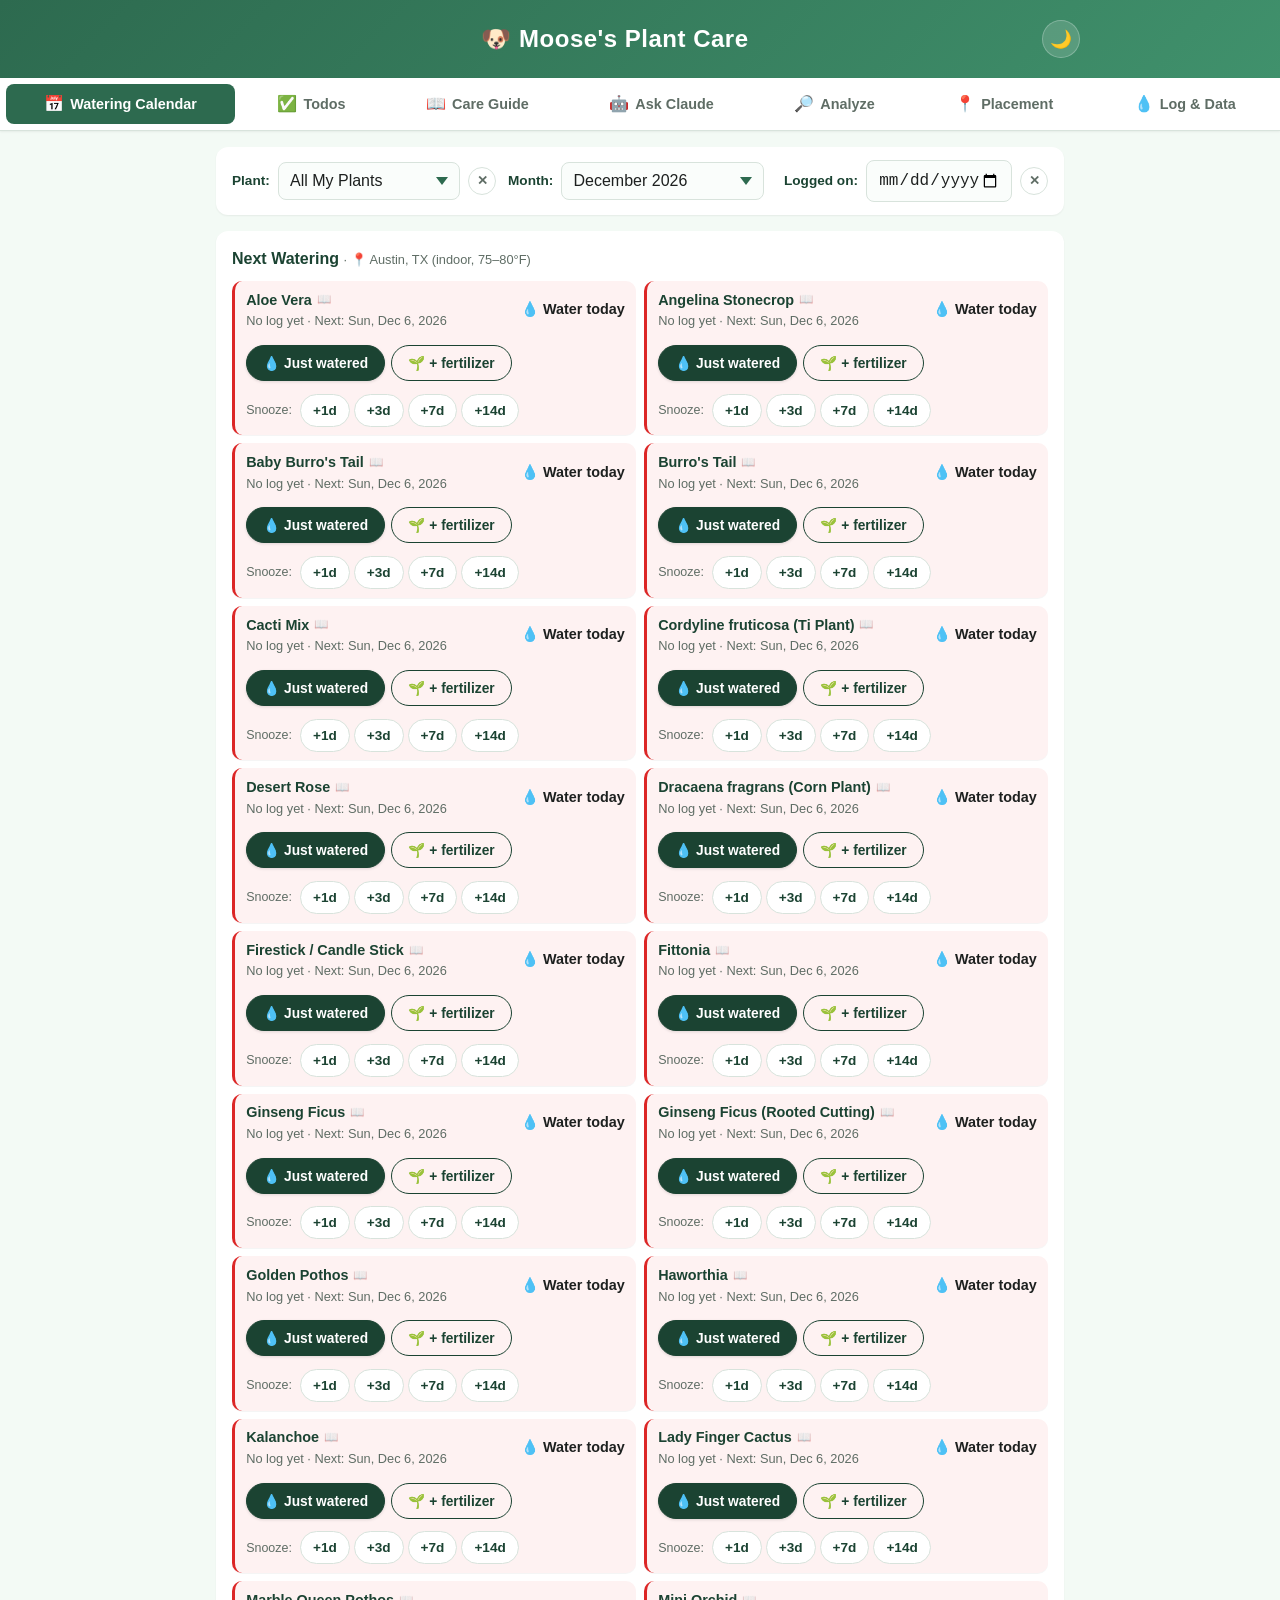
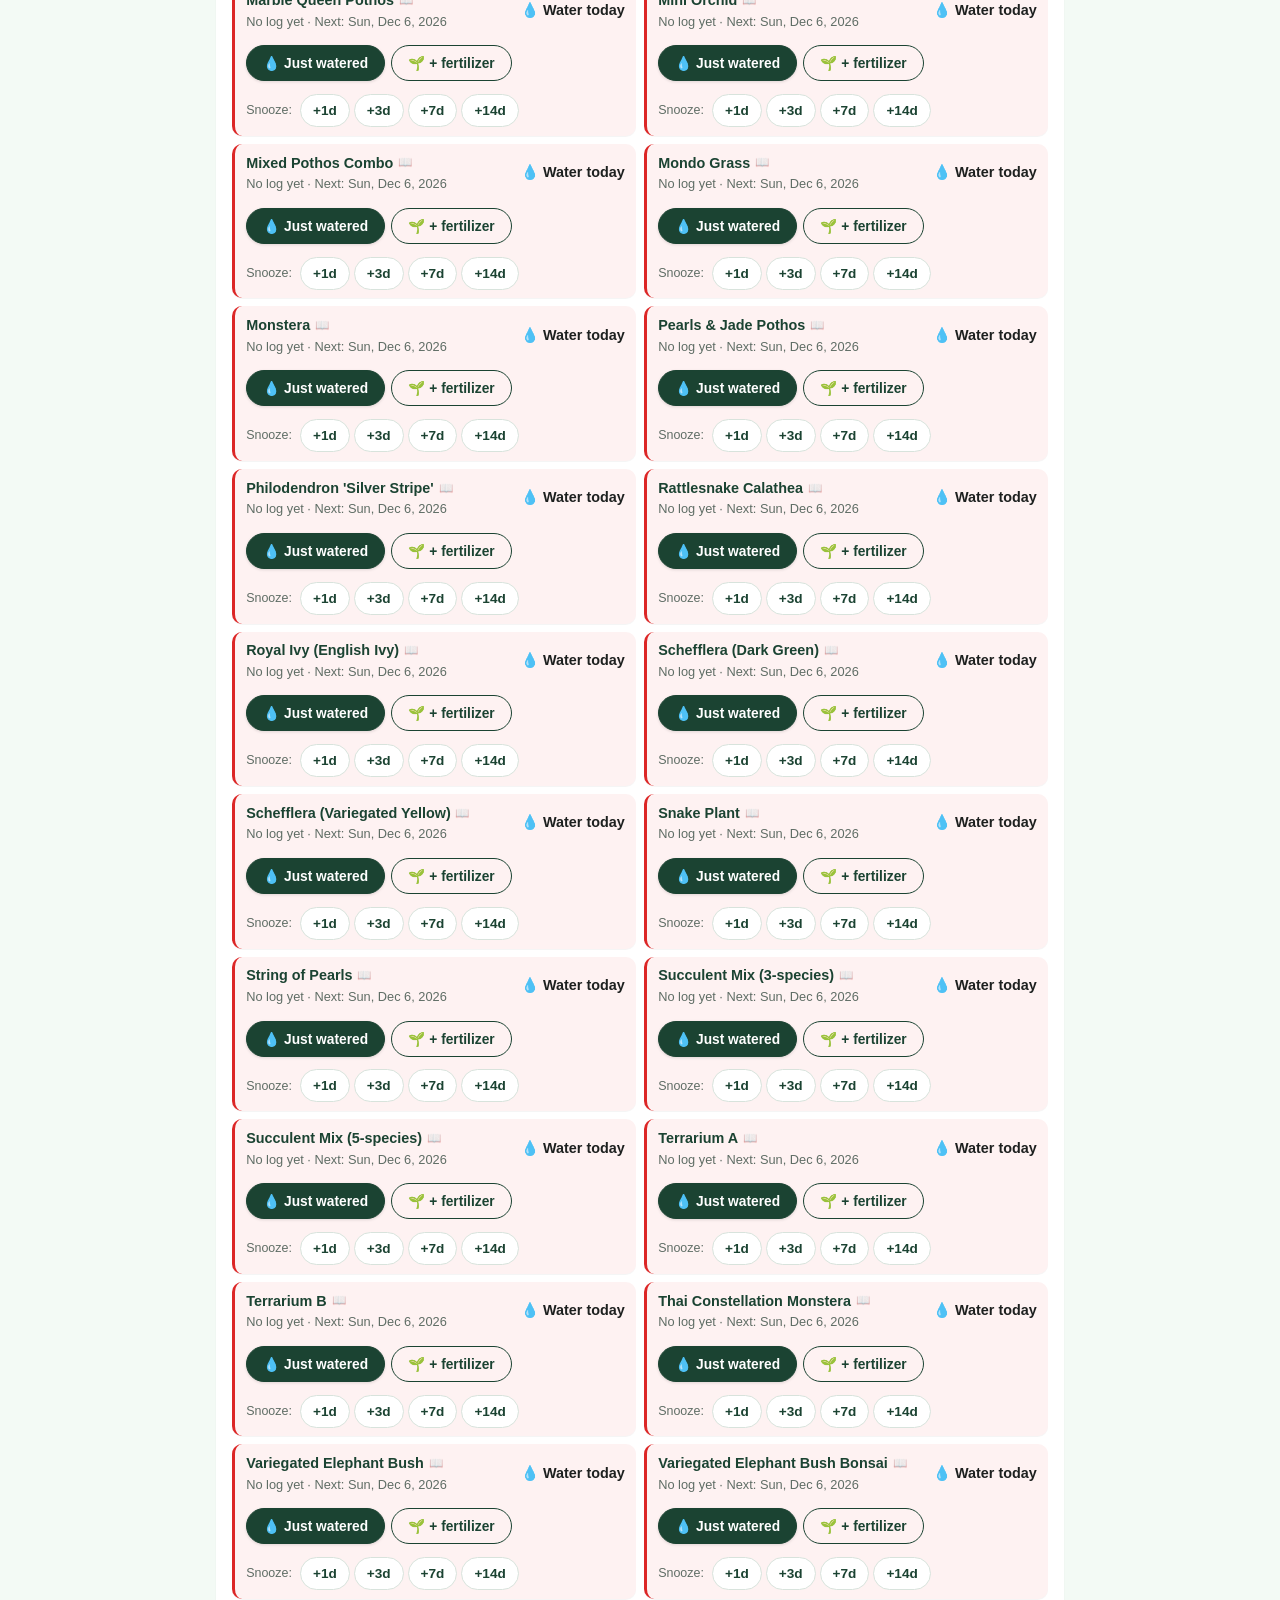
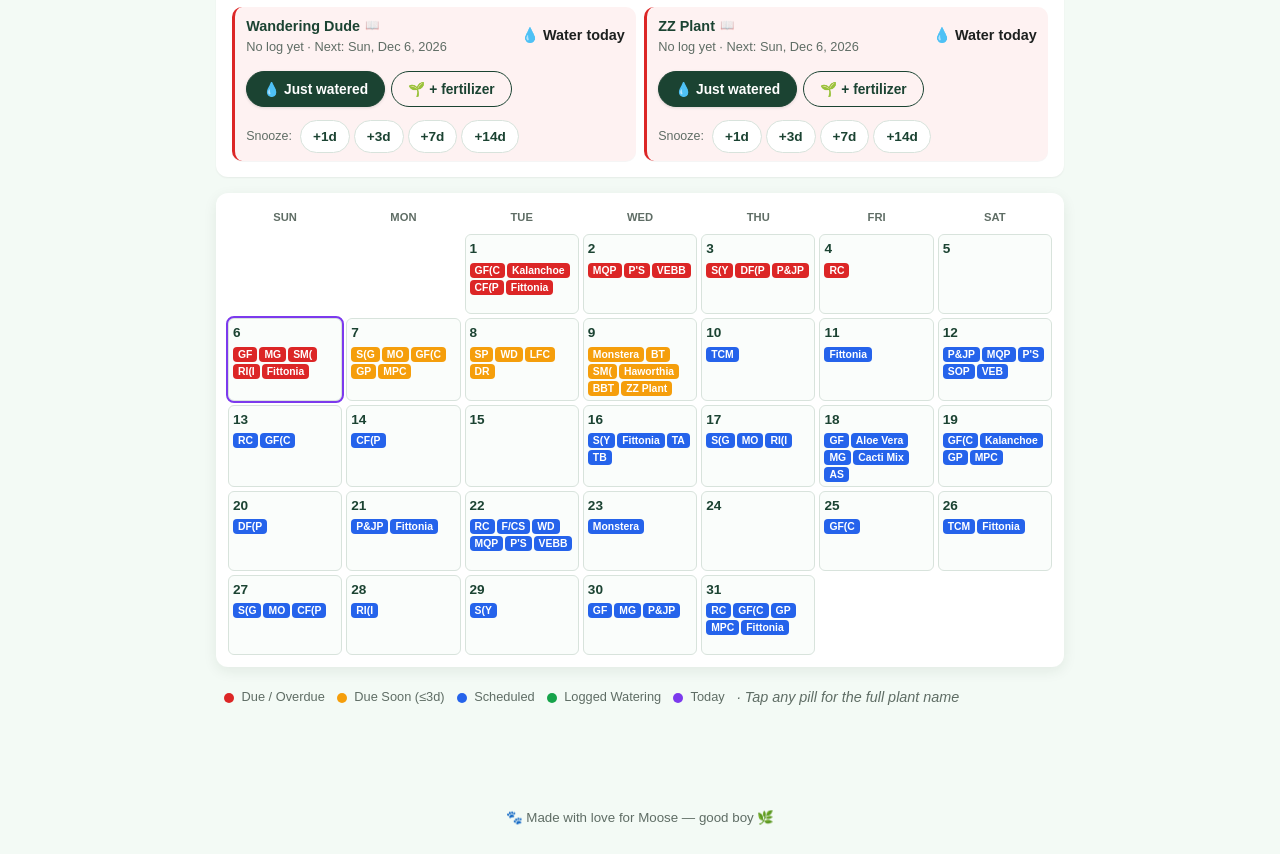
==== commit 5dde8ed8: "Add fertilized flag when logging watering Track fertilizer with each watering entry so you can see l" ====
--- a/offline/Mooses-Plant-Care.html
+++ b/offline/Mooses-Plant-Care.html
@@ -1961,6 +1961,9 @@
 .next-list .water-now-row,
 .plant-watering-section .water-now-row {
   margin-top: 0.5rem;
+  display: flex;
+  flex-wrap: wrap;
+  gap: 0.4rem;
 }
 .water-now-btn {
   background: var(--primary-2, #1f7a2e);
@@ -1980,10 +1983,21 @@
 }
 .water-now-btn:hover { filter: brightness(1.06); }
 .water-now-btn:active { transform: scale(0.96); }
+.water-now-btn.water-fertilized-btn {
+  background: transparent;
+  color: var(--primary-2, #1f7a2e);
+  border-color: var(--primary-2, #1f7a2e);
+  box-shadow: none;
+}
 html[data-theme="dark"] .water-now-btn {
   background: var(--primary);
   border-color: var(--primary);
   color: #14210a;
+}
+html[data-theme="dark"] .water-now-btn.water-fertilized-btn {
+  background: transparent;
+  color: var(--primary);
+  border-color: var(--primary);
 }
 @media (max-width: 700px) {
   .water-now-btn { padding: 11px 18px; font-size: 0.92rem; min-height: 42px; }
@@ -2664,8 +2678,17 @@
   padding: 8px 16px !important;
   font-size: 0.88rem !important;
 }
+.plant-water-log-actions {
+  display: flex;
+  flex-wrap: wrap;
+  gap: 0.45rem;
+  align-items: center;
+}
 @media (max-width: 500px) {
   .plant-water-log-submit { align-self: stretch; }
+  .plant-water-log-actions { flex-direction: column; align-items: stretch; }
+  .plant-water-log-actions .fertilized-toggle,
+  .plant-water-log-actions .plant-water-log-submit { width: 100%; }
 }
 
 /* Care Guide — "Notes from past chats" section */
@@ -3224,11 +3247,72 @@
   font-size: 1rem;
   padding: 2px 6px;
 }
+.recent-log .log-meta {
+  grid-column: 1 / -1;
+  display: flex;
+  flex-wrap: wrap;
+  gap: 0.35rem;
+  align-items: center;
+}
 .recent-log .log-note {
   grid-column: 1 / -1;
   color: var(--muted);
   font-style: italic;
   font-size: 0.8rem;
+}
+.recent-log .log-item-fertilized {
+  background: color-mix(in srgb, var(--primary, #7cb342) 8%, transparent);
+  border-radius: 6px;
+}
+
+/* Fertilized toggle used on log forms + recent-log retroactive mark. */
+.fertilized-toggle {
+  appearance: none;
+  -webkit-appearance: none;
+  background: transparent;
+  color: var(--primary-2, #1f7a2e);
+  border: 1.5px dashed var(--border);
+  border-radius: 999px;
+  padding: 7px 14px;
+  font: inherit;
+  font-size: 0.84rem;
+  font-weight: 700;
+  cursor: pointer;
+  touch-action: manipulation;
+  -webkit-tap-highlight-color: transparent;
+  transition: background 0.12s, border-color 0.12s, color 0.12s, transform 0.06s;
+}
+.fertilized-toggle:hover {
+  border-color: var(--primary-2, #1f7a2e);
+  background: color-mix(in srgb, var(--primary, #7cb342) 12%, transparent);
+}
+.fertilized-toggle:active { transform: scale(0.97); }
+.fertilized-toggle.is-on,
+.fertilized-toggle[aria-pressed="true"] {
+  background: color-mix(in srgb, var(--primary, #7cb342) 22%, transparent);
+  border-style: solid;
+  border-color: var(--primary-2, #1f7a2e);
+  color: var(--primary-2, #1f7a2e);
+}
+html[data-theme="dark"] .fertilized-toggle {
+  color: var(--primary);
+}
+html[data-theme="dark"] .fertilized-toggle.is-on,
+html[data-theme="dark"] .fertilized-toggle[aria-pressed="true"] {
+  border-color: var(--primary);
+  color: var(--primary);
+  background: color-mix(in srgb, var(--primary) 18%, transparent);
+}
+.form-row-fertilized {
+  display: flex;
+  flex-wrap: wrap;
+  align-items: center;
+  gap: 0.55rem;
+}
+.log-form .form-row-fertilized label { display: none; }
+.recent-log .log-fertilize-toggle {
+  padding: 4px 10px;
+  font-size: 0.78rem;
 }
 
 .muted { color: var(--muted); font-size: 0.9rem; }
@@ -3963,6 +4047,10 @@
         <div class="form-row">
           <label for="log-note">Note (optional)</label>
           <input type="text" id="log-note" placeholder="e.g. soaked deeply, used filtered water" />
+        </div>
+        <div class="form-row form-row-fertilized">
+          <button type="button" id="log-fertilized" class="fertilized-toggle" aria-pressed="false" title="Mark this watering as including fertilizer">🌱 Fertilized</button>
+          <span class="muted small">Toggle on if you added fertilizer — works for past dates too</span>
         </div>
         <button type="submit" class="primary-btn">💧 Log Watering</button>
       </form>
@@ -7982,7 +8070,12 @@
 
   const actuals = logEntries
     .filter(e => e.plantId === plantId)
-    .map(e => ({ date: Dates.fromIso(e.date), type: "actual", note: e.note || "" }))
+    .map(e => ({
+      date: Dates.fromIso(e.date),
+      type: "actual",
+      note: e.note || "",
+      fertilized: !!e.fertilized
+    }))
     .sort((a, b) => a.date - b.date);
 
   const actualsInYear = actuals.filter(a => a.date >= startOfYear && a.date <= endOfYear);
@@ -8044,6 +8137,7 @@
     // Custom plant without intervals — recommend logging first
     return {
       lastDate: null,
+      lastFertilizedDate: null,
       nextDate: Dates.today(),
       daysUntil: 0,
       status: "due",
@@ -8084,6 +8178,7 @@
 
     return {
       lastDate: null,
+      lastFertilizedDate: null,
       nextDate: nextNoLog,
       daysUntil: daysUntilNoLog,
       status: statusNoLog,
@@ -8121,8 +8216,11 @@
   else if (daysUntil <= 3) status = "soon";
   else status = "scheduled";
 
+  const lastFertilized = lastFertilizedDate(plantId, logEntries);
+
   return {
     lastDate: last,
+    lastFertilizedDate: lastFertilized,
     nextDate: next,
     daysUntil,
     status,
@@ -8130,6 +8228,15 @@
     season: seasonForDate(last),
     snooze: snoozeDays
   };
+}
+
+/* Most recent watering that included fertilizer, or null. */
+function lastFertilizedDate(plantId, logEntries) {
+  const fertilized = (logEntries || [])
+    .filter(e => e.plantId === plantId && e.fertilized)
+    .map(e => Dates.fromIso(e.date))
+    .sort((a, b) => b - a);
+  return fertilized.length ? fertilized[0] : null;
 }
 
 /* ----------- Watering log storage (localStorage) ----------- */
@@ -8148,11 +8255,33 @@
   },
   add(entry) {
     const all = this.all();
-    all.push({ id: cryptoId(), ...entry });
+    all.push({
+      id: cryptoId(),
+      plantId: entry.plantId,
+      date: entry.date,
+      note: entry.note || "",
+      fertilized: !!entry.fertilized
+    });
     this.save(all);
     /* Logging an actual watering clears the snooze for that plant */
     if (entry.plantId) SnoozeStore.clear(entry.plantId);
   },
+  update(id, patch) {
+    const all = this.all();
+    const idx = all.findIndex(e => e.id === id);
+    if (idx < 0) return null;
+    const prev = all[idx];
+    const merged = {
+      id: prev.id,
+      plantId: ("plantId" in patch ? patch.plantId : prev.plantId),
+      date: ("date" in patch ? patch.date : prev.date),
+      note: ("note" in patch ? (patch.note || "") : (prev.note || "")),
+      fertilized: ("fertilized" in patch ? !!patch.fertilized : !!prev.fertilized)
+    };
+    all[idx] = merged;
+    this.save(all);
+    return merged;
+  },
   remove(id) {
     this.save(this.all().filter(e => e.id !== id));
   },
@@ -8162,7 +8291,13 @@
   replaceAll(entries) {
     const cleaned = (entries || [])
       .filter(e => e && e.plantId && e.date)
-      .map(e => ({ id: e.id || cryptoId(), plantId: e.plantId, date: e.date, note: e.note || "" }));
+      .map(e => ({
+        id: e.id || cryptoId(),
+        plantId: e.plantId,
+        date: e.date,
+        note: e.note || "",
+        fertilized: !!e.fertilized
+      }));
     this.save(cleaned);
   }
 };
@@ -9339,7 +9474,10 @@
               <input type="text" name="note" class="plant-water-log-note" maxlength="140" placeholder="e.g. Bottom-watered, added drainage layer…" />
             </label>
           </div>
-          <button type="submit" class="primary-btn plant-water-log-submit">💧 Log a watering</button>
+          <div class="plant-water-log-actions">
+            <button type="button" class="fertilized-toggle plant-water-log-fertilized" aria-pressed="false" title="Mark this watering as including fertilizer">🌱 Fertilized</button>
+            <button type="submit" class="primary-btn plant-water-log-submit">💧 Log a watering</button>
+          </div>
         </form>
       </section>
     `;
@@ -9428,6 +9566,7 @@
     const waterForm    = waterSection?.querySelector(".plant-water-log-form");
     if (waterForm) {
       waterForm.addEventListener("submit", handlePlantDetailLogSubmit);
+      wireFertilizedToggle(waterForm.querySelector(".plant-water-log-fertilized"));
     }
 
     /* Render the plant's todos into the just-injected section, and wire up
@@ -9560,7 +9699,11 @@
       const schedule = buildSchedule(pid, log, all[pid]);
       schedule.forEach(item => {
         const iso = Dates.iso(item.date);
-        (cells[iso] ||= []).push({ plantId: pid, type: item.type });
+        (cells[iso] ||= []).push({
+          plantId: pid,
+          type: item.type,
+          fertilized: !!item.fertilized
+        });
       });
     });
 
@@ -9589,12 +9732,15 @@
           if (days < 0 || days === 0) cls = "pill-due";
           else if (days <= 3) cls = "pill-soon";
         }
+        if (item.fertilized) cls += " pill-fertilized";
+        const fertBit = item.fertilized ? " · fertilized" : "";
         return `<button type="button" class="pill ${cls}"
                   data-plant-id="${escapeAttr(item.plantId)}"
                   data-type="${escapeAttr(item.type)}"
                   data-date="${escapeAttr(iso)}"
-                  aria-label="${escapeAttr(plantName)} — ${item.type} on ${iso}"
-                  title="${escapeAttr(plantName)} — ${item.type}">${escapeHtml(shortName(plantName))}</button>`;
+                  data-fertilized="${item.fertilized ? "1" : "0"}"
+                  aria-label="${escapeAttr(plantName)} — ${item.type}${fertBit} on ${iso}"
+                  title="${escapeAttr(plantName)} — ${item.type}${fertBit}">${escapeHtml(shortName(plantName))}${item.fertilized ? "🌱" : ""}</button>`;
       }).join("");
 
       cellsHtml.push(`
@@ -9641,12 +9787,16 @@
                    : nx.status === "soon" ? "soon" : "scheduled";
 
     const lastTxt = nx.lastDate ? `Last: ${Dates.formatPretty(nx.lastDate)}` : "No log yet";
+    const fertTxt = nx.lastFertilizedDate
+      ? ` · Last fertilized: ${Dates.formatPretty(nx.lastFertilizedDate)}`
+      : "";
     const nextTxt = `Next: ${Dates.formatPretty(nx.nextDate)}`;
     const snoozeTxt = nx.snooze ? ` · 🕗 snoozed +${nx.snooze}d` : "";
 
     const waterNowBtn = `
       <div class="water-now-row">
         <button type="button" class="water-now-btn" data-id="${escapeAttr(pid)}" title="Log a watering for ${escapeAttr(plant.displayName)} today">💧 Just watered</button>
+        <button type="button" class="water-now-btn water-fertilized-btn" data-id="${escapeAttr(pid)}" data-fertilized="1" title="Log a watering with fertilizer for ${escapeAttr(plant.displayName)} today">🌱 + fertilizer</button>
       </div>
     `;
 
@@ -9667,8 +9817,8 @@
     const nameHtml = `<button type="button" class="tile-name-link" data-care-plant-id="${escapeAttr(pid)}" title="Open ${escapeAttr(plant.displayName)} care guide">${escapeHtml(plant.displayName)}<span class="tile-name-link-icon" aria-hidden="true">📖</span></button>`;
 
     const mainLeft = includeName
-      ? `<div><div class="name">${nameHtml}</div><div class="when">${lastTxt} · ${nextTxt}${snoozeTxt}</div></div>`
-      : `<div class="when">${lastTxt} · ${nextTxt}${snoozeTxt}</div>`;
+      ? `<div><div class="name">${nameHtml}</div><div class="when">${lastTxt}${fertTxt} · ${nextTxt}${snoozeTxt}</div></div>`
+      : `<div class="when">${lastTxt}${fertTxt} · ${nextTxt}${snoozeTxt}</div>`;
 
     return `
       <div class="row ${rowClass}" data-plant-id="${escapeAttr(pid)}">
@@ -9798,11 +9948,12 @@
     const plantId = pill.dataset.plantId;
     const type    = pill.dataset.type;
     const iso     = pill.dataset.date;
+    const fertilized = pill.dataset.fertilized === "1";
     const all     = PlantStore.allPlants();
     const plant   = all[plantId];
     const name    = plant?.displayName || plantId;
     const typeLabel = type === "actual"
-      ? "💧 Logged watering"
+      ? (fertilized ? "💧🌱 Logged watering + fertilizer" : "💧 Logged watering")
       : "📅 Scheduled watering";
     const prettyDate = iso ? Dates.formatPretty(new Date(iso + "T00:00:00")) : "";
     calPillPopoverBody.innerHTML = `
@@ -9874,8 +10025,29 @@
   const logPlantSelect = document.getElementById("log-plant");
   const logDate        = document.getElementById("log-date");
   const logNote        = document.getElementById("log-note");
+  const logFertilized  = document.getElementById("log-fertilized");
   const logForm        = document.getElementById("water-log-form");
   const recentLogEl    = document.getElementById("recent-log");
+
+  function setFertilizedToggle(btn, on) {
+    if (!btn) return;
+    btn.setAttribute("aria-pressed", on ? "true" : "false");
+    btn.classList.toggle("is-on", !!on);
+  }
+
+  function isFertilizedToggleOn(btn) {
+    return !!btn && btn.getAttribute("aria-pressed") === "true";
+  }
+
+  function wireFertilizedToggle(btn) {
+    if (!btn || btn.dataset.fertWired === "1") return;
+    btn.dataset.fertWired = "1";
+    btn.addEventListener("click", () => {
+      setFertilizedToggle(btn, !isFertilizedToggleOn(btn));
+    });
+  }
+
+  wireFertilizedToggle(logFertilized);
 
   function populateLogPlantSelect() {
     const all = PlantStore.allPlants();
@@ -9898,11 +10070,20 @@
 
     recentLogEl.innerHTML = entries.slice(0, 50).map(e => {
       const plantName = all[e.plantId]?.displayName || e.plantId;
+      const fertOn = !!e.fertilized;
       return `
-        <div class="log-item">
+        <div class="log-item${fertOn ? " log-item-fertilized" : ""}">
           <div class="log-name">${plantCareLinkHtml(e.plantId, plantName)}</div>
           <div class="log-date">${Dates.formatPretty(e._date)}</div>
           <button class="log-remove" data-id="${escapeAttr(e.id)}" title="Remove">✕</button>
+          <div class="log-meta">
+            <button type="button" class="log-fertilize-toggle fertilized-toggle${fertOn ? " is-on" : ""}"
+              data-id="${escapeAttr(e.id)}"
+              aria-pressed="${fertOn ? "true" : "false"}"
+              title="${fertOn ? "Remove fertilizer mark from this watering" : "Mark this watering as fertilized (retroactive)"}">
+              ${fertOn ? "🌱 Fertilized" : "🌱 Mark fertilized"}
+            </button>
+          </div>
           ${e.note ? `<div class="log-note">"${escapeHtml(e.note)}"</div>` : ""}
         </div>
       `;
@@ -9913,7 +10094,22 @@
         if (confirm("Remove this watering entry?")) {
           WaterLog.remove(btn.dataset.id);
           renderRecentLog();
+          if (document.querySelector("#tab-calendar.active")) renderCalendar();
         }
+      });
+    });
+
+    recentLogEl.querySelectorAll(".log-fertilize-toggle").forEach(btn => {
+      btn.addEventListener("click", () => {
+        const id = btn.dataset.id;
+        const next = btn.getAttribute("aria-pressed") !== "true";
+        WaterLog.update(id, { fertilized: next });
+        renderRecentLog();
+        if (document.querySelector("#tab-calendar.active")) renderCalendar();
+        /* Refresh any open Care Guide watering tile so "Last fertilized" updates. */
+        const entry = WaterLog.all().find(e => e.id === id);
+        if (entry?.plantId) refreshPlantWateringSectionIfVisible(entry.plantId);
+        flash(next ? "Marked as fertilized 🌱" : "Fertilizer mark removed");
       });
     });
   }
@@ -9923,13 +10119,17 @@
     const entry = {
       plantId: logPlantSelect.value,
       date: logDate.value,
-      note: logNote.value.trim()
+      note: logNote.value.trim(),
+      fertilized: isFertilizedToggleOn(logFertilized)
     };
     if (!entry.plantId || !entry.date) return;
     WaterLog.add(entry);
     logNote.value = "";
+    setFertilizedToggle(logFertilized, false);
     renderRecentLog();
-    flash("Logged! 🌿");
+    if (document.querySelector("#tab-calendar.active")) renderCalendar();
+    refreshPlantWateringSectionIfVisible(entry.plantId);
+    flash(entry.fertilized ? "Logged with fertilizer! 🌱" : "Logged! 🌿");
   });
 
   /* ============================================================
@@ -11408,22 +11608,27 @@
     if (!plantId) return;
     const dateInput = form.querySelector(".plant-water-log-date");
     const noteInput = form.querySelector(".plant-water-log-note");
+    const fertBtn   = form.querySelector(".plant-water-log-fertilized");
     const date = dateInput?.value;
     const note = (noteInput?.value || "").trim();
+    const fertilized = isFertilizedToggleOn(fertBtn);
     if (!date) {
       dateInput?.focus();
       return;
     }
-    WaterLog.add({ plantId, date, note });
-    /* Reset only the note; keep the date so a "back-fill missed dates" workflow
-     * doesn't force the user to re-pick every time. */
+    WaterLog.add({ plantId, date, note, fertilized });
+    /* Reset only the note + fertilized toggle; keep the date so a "back-fill
+     * missed dates" workflow doesn't force the user to re-pick every time. */
     if (noteInput) noteInput.value = "";
+    setFertilizedToggle(fertBtn, false);
     /* Refresh views that depend on the log. */
     renderPlantWateringSection(plantId);
     renderRecentLog();
     if (document.querySelector("#tab-calendar.active")) renderCalendar();
     const plantName = PlantStore.allPlants()[plantId]?.displayName || "plant";
-    flash(`Logged watering for ${plantName} 🌿`);
+    flash(fertilized
+      ? `Logged watering + fertilizer for ${plantName} 🌱`
+      : `Logged watering for ${plantName} 🌿`);
   }
 
   /* ---------- Care Guide — "Notes from past chats" section ---------- */
@@ -11815,8 +12020,9 @@
 Current soil mix: ${p.currentSoilMix || "(pending)"}
 Condition: ${conditionLabels || "—"}
 Comments from owner: ${p.comments || "(none)"}
-Last logged watering: ${lastEntry ? `${lastEntry.date}${lastEntry.note ? ` — "${lastEntry.note}"` : ""}` : "(no log yet)"}
+Last logged watering: ${lastEntry ? `${lastEntry.date}${lastEntry.fertilized ? " (with fertilizer)" : ""}${lastEntry.note ? ` — "${lastEntry.note}"` : ""}` : "(no log yet)"}
 Next watering due: ${nx ? `${Dates.formatPretty(nx.nextDate)} (${nx.message || ""})` : "—"}
+Last fertilized watering: ${nx?.lastFertilizedDate ? Dates.formatPretty(nx.lastFertilizedDate) : "(none logged)"}
 Recommended placement zones (ideal): ${idealZones || "—"}
 Open todos for this plant:
 ${plantTodos.length
@@ -12876,7 +13082,15 @@
           daysUntil: nx.daysUntil,
           message: nx.message || ""
         } : null,
-        recentWaterings: entries.map(e => ({ date: e.date, note: e.note || "" })),
+        recentWaterings: entries.map(e => ({
+          date: e.date,
+          note: e.note || "",
+          fertilized: !!e.fertilized
+        })),
+        lastFertilized: (() => {
+          const fert = entries.find(e => e.fertilized);
+          return fert ? fert.date : null;
+        })(),
         avgDaysBetweenLastLogs: avgGap,
         conditionLog: conditionEntries.map(e => ({
           date: e.date,
@@ -12941,9 +13155,14 @@
         lines.push(`- Recent avg gap: ${p.avgDaysBetweenLastLogs}d vs warm target ${p.intervals.warm}d (${drift > 2 ? "drier than target" : drift < -2 ? "wetter than target" : "near target"})`);
       }
       if (p.recentWaterings?.length) {
-        lines.push(`- Last water logs: ${p.recentWaterings.slice(0, 4).map(e => e.date + (e.note ? ` “${e.note}”` : "")).join("; ")}`);
+        lines.push(`- Last water logs: ${p.recentWaterings.slice(0, 4).map(e => e.date + (e.fertilized ? " 🌱" : "") + (e.note ? ` “${e.note}”` : "")).join("; ")}`);
       } else {
         lines.push("- Last water logs: (none in selection)");
+      }
+      if (p.lastFertilized) {
+        lines.push(`- Last fertilized watering: ${p.lastFertilized}`);
+      } else {
+        lines.push("- Last fertilized watering: (none logged)");
       }
       if (p.conditionLog?.length) {
         lines.push(`- Condition trend: ${p.conditionLog.slice(0, 5).map(e => `${e.date} ${e.rating}${e.note ? ` (${e.note})` : ""}`).join(" → ")}`);
@@ -13165,9 +13384,10 @@
    * The name-link is not a .snooze-btn, so the snooze handlers ignore it. */
   if (nextSummary) nextSummary.addEventListener("click", handleTileNameClick);
 
-  /* "💧 Just watered" button on a reminder tile: log a watering for today, which
-   * clears any snooze and bumps the plant down the queue. Wired on both stable
-   * parents (calendar summary + Care Guide detail tile). */
+  /* "💧 Just watered" / "🌱 + fertilizer" on a reminder tile: log a watering for
+   * today (optionally with fertilizer), which clears any snooze and bumps the
+   * plant down the queue. Wired on both stable parents (calendar summary +
+   * Care Guide detail tile). */
   function handleWaterNowClick(e) {
     const btn = e.target.closest(".water-now-btn");
     if (!btn) return;
@@ -13175,16 +13395,31 @@
     e.stopPropagation();
     const id = btn.dataset.id;
     if (!id) return;
+    const fertilized = btn.dataset.fertilized === "1";
     const all = PlantStore.allPlants();
     const name = all[id]?.displayName || id;
     const today = Dates.iso(Dates.today());
-    const already = WaterLog.all().some(en => en.plantId === id && en.date === today);
-    if (already) {
-      flash(`${name} already logged as watered today 💧`);
+    const existing = WaterLog.all().find(en => en.plantId === id && en.date === today);
+    if (existing) {
+      /* Retroactive: if today's watering exists but wasn't marked fertilized,
+       * the fertilizer button upgrades it in place. */
+      if (fertilized && !existing.fertilized) {
+        WaterLog.update(existing.id, { fertilized: true });
+        flash(`Marked ${name}'s watering today as fertilized 🌱`);
+        renderCalendar();
+        renderRecentLog();
+        refreshPlantWateringSectionIfVisible(id);
+        return;
+      }
+      flash(existing.fertilized
+        ? `${name} already logged as watered + fertilized today 🌱`
+        : `${name} already logged as watered today 💧`);
       return;
     }
-    WaterLog.add({ plantId: id, date: today, note: "" });
-    flash(`Logged: watered ${name} today 💧`);
+    WaterLog.add({ plantId: id, date: today, note: "", fertilized });
+    flash(fertilized
+      ? `Logged: watered ${name} with fertilizer today 🌱`
+      : `Logged: watered ${name} today 💧`);
     renderCalendar();
     renderRecentLog();
     refreshPlantWateringSectionIfVisible(id);
